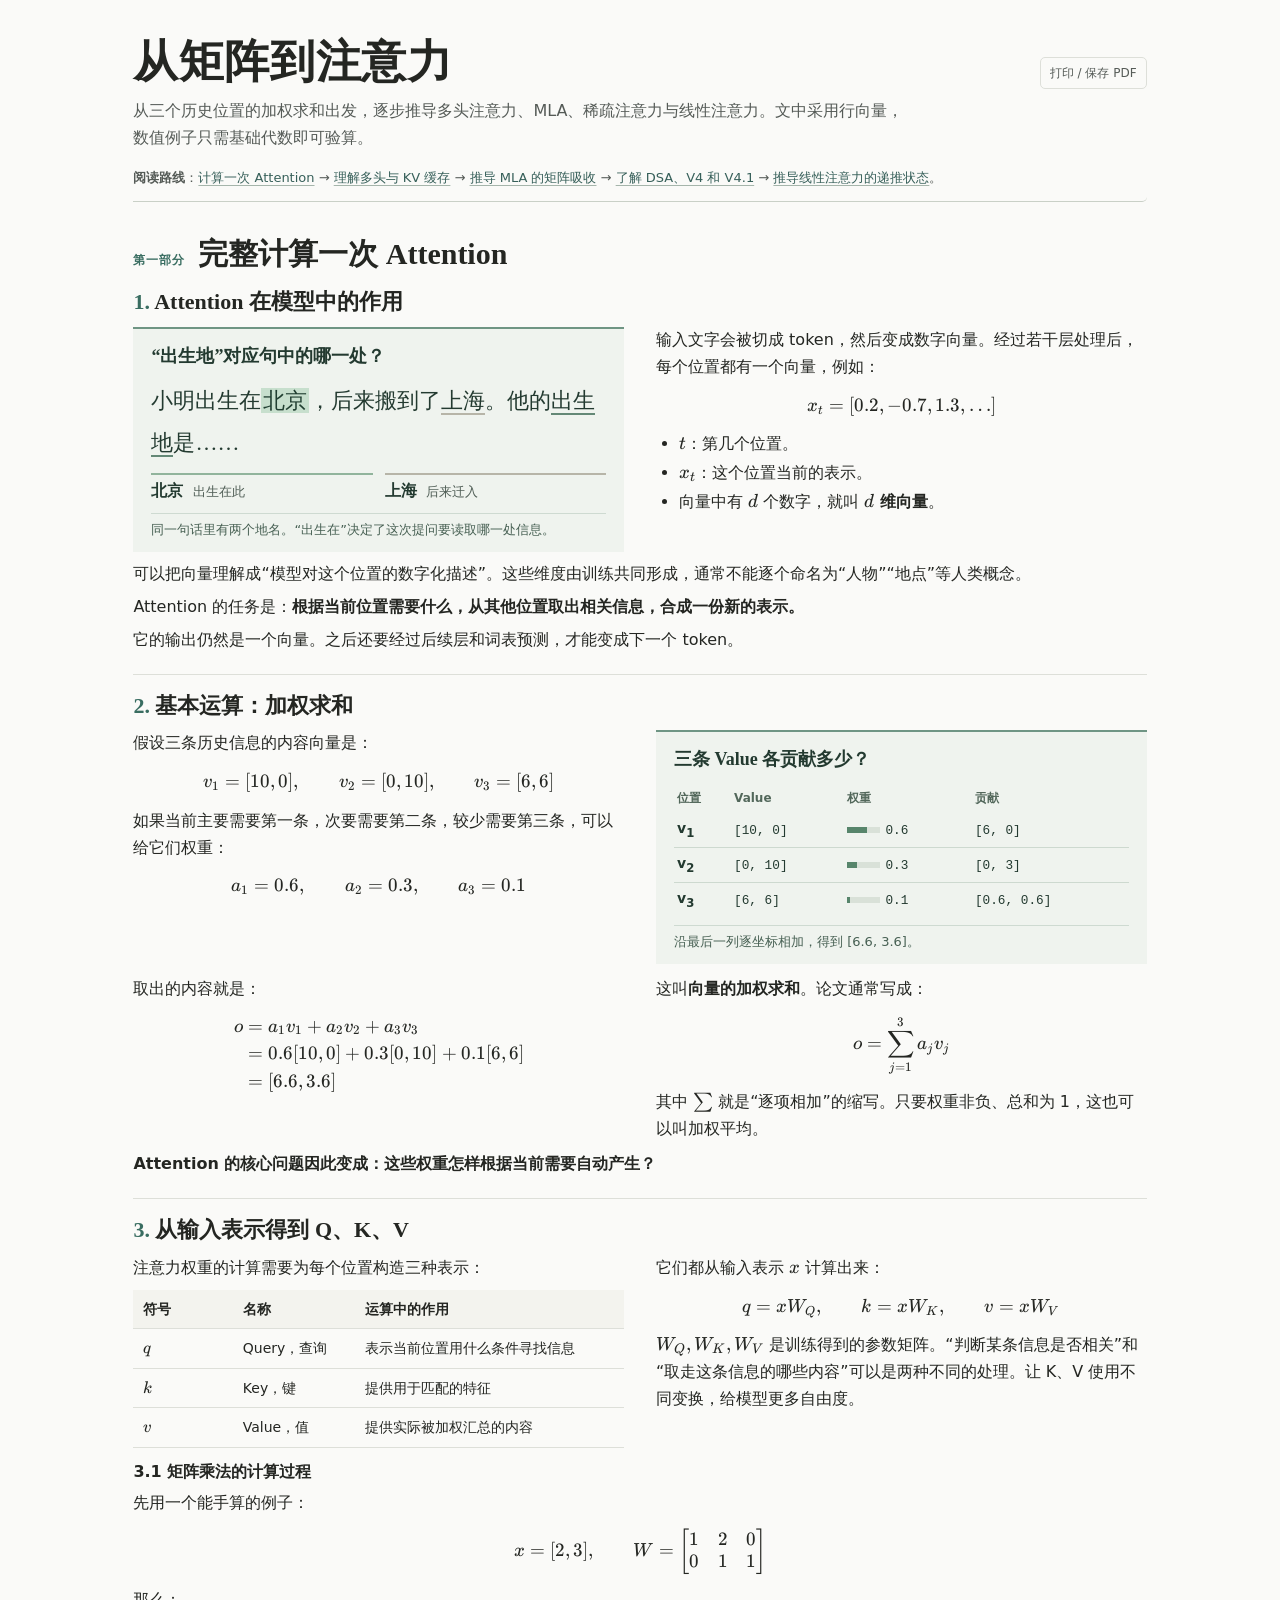
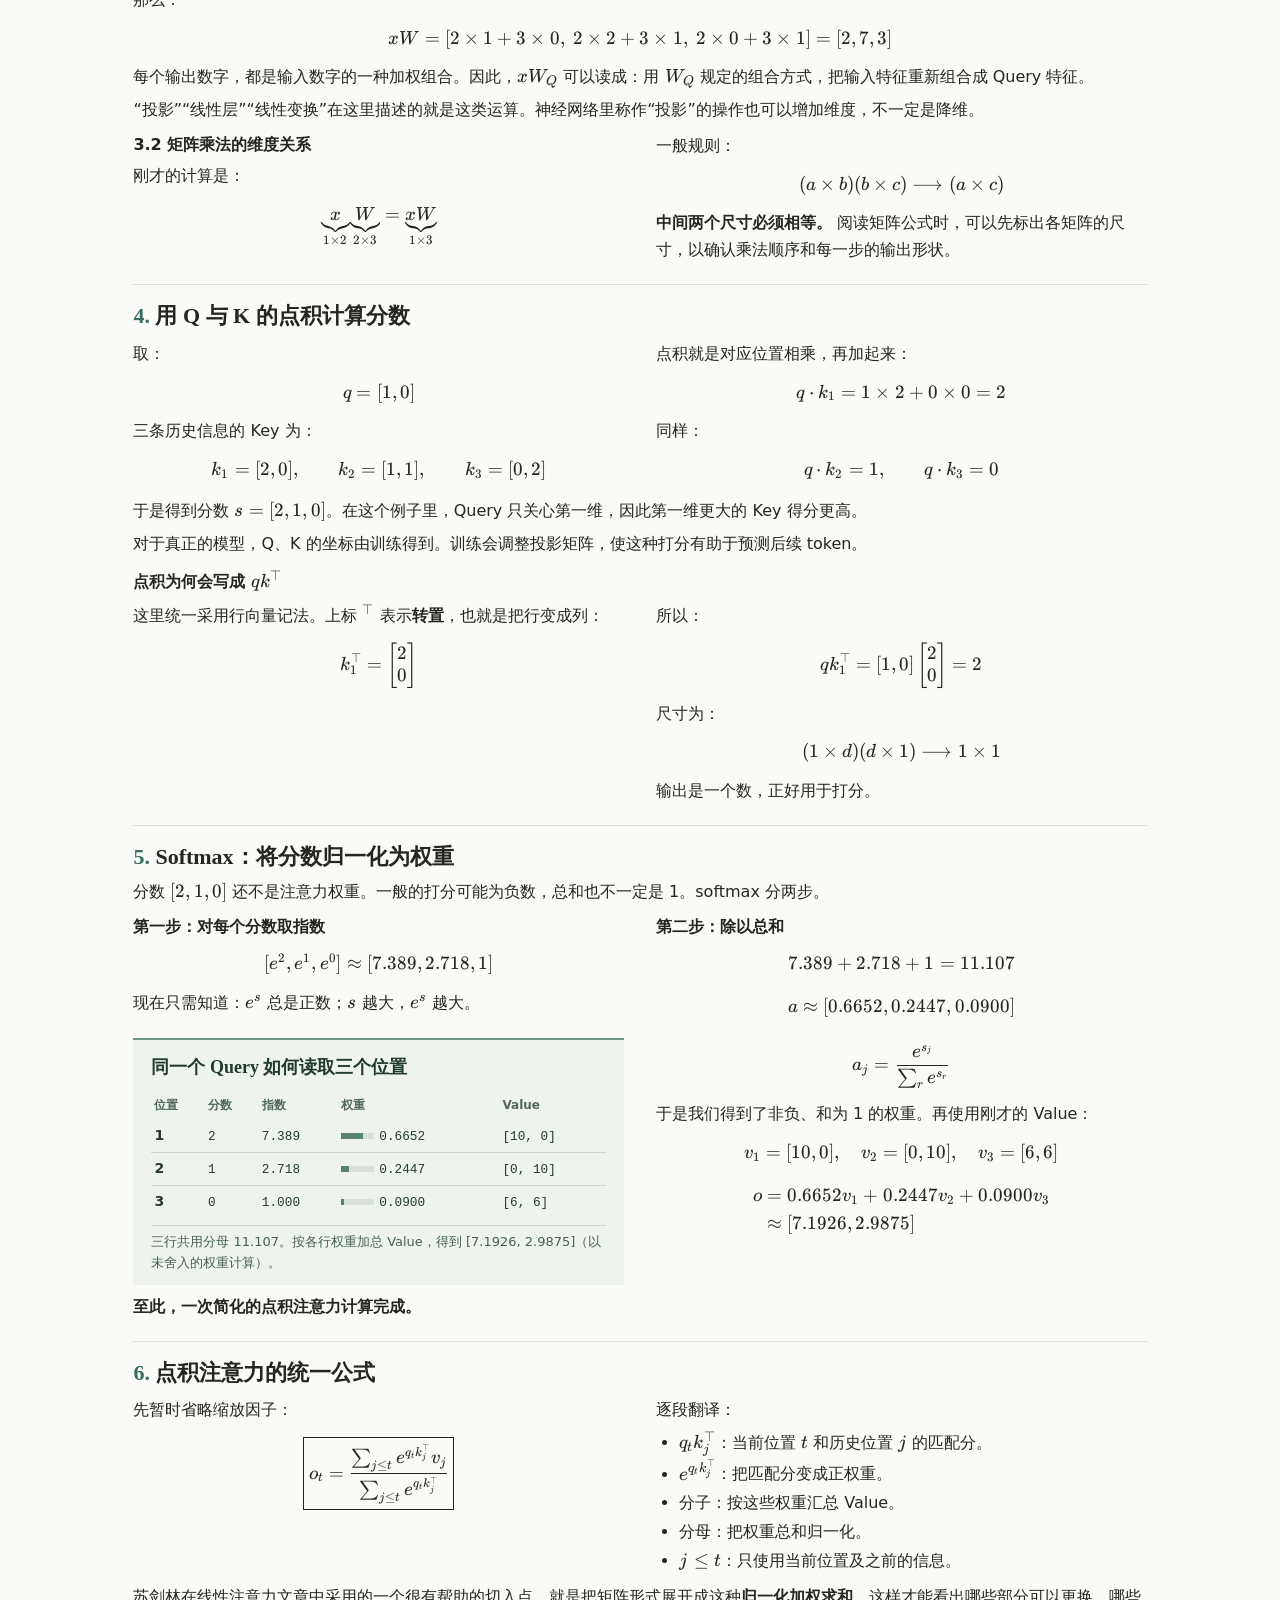
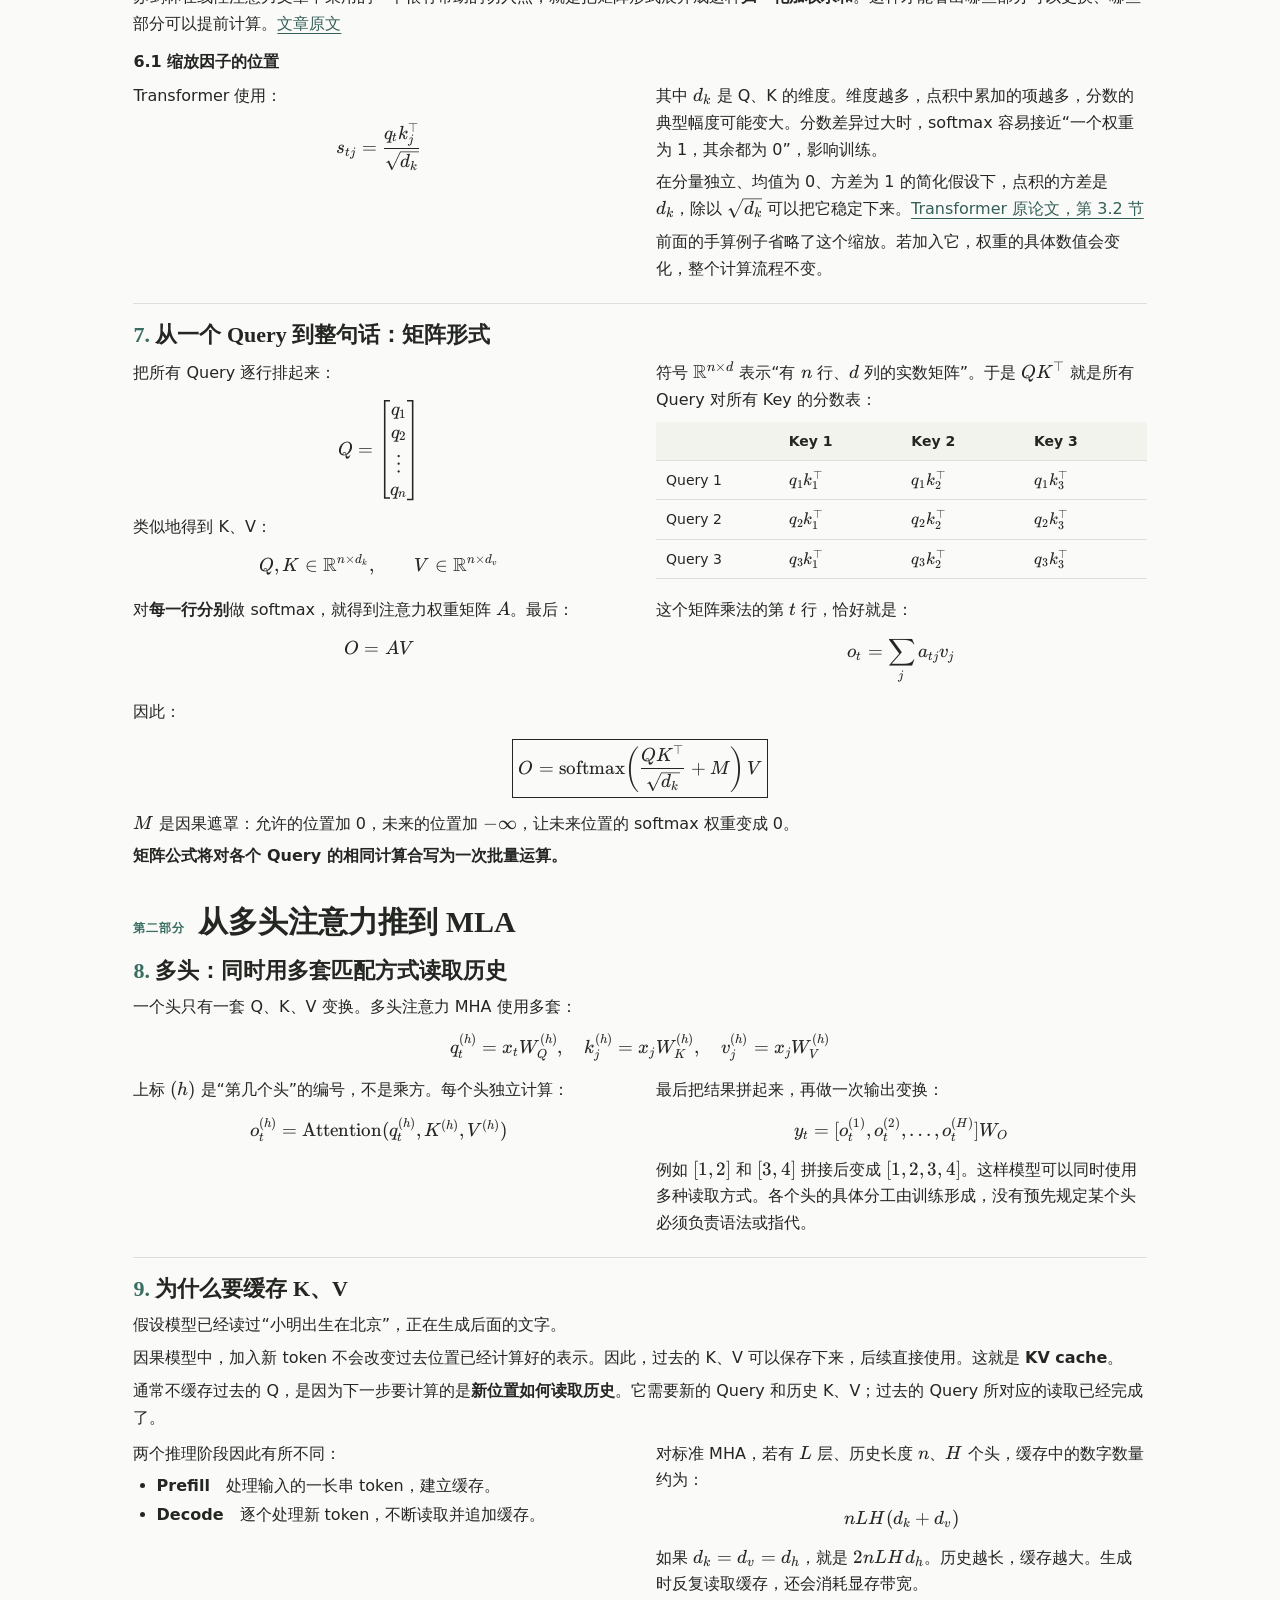
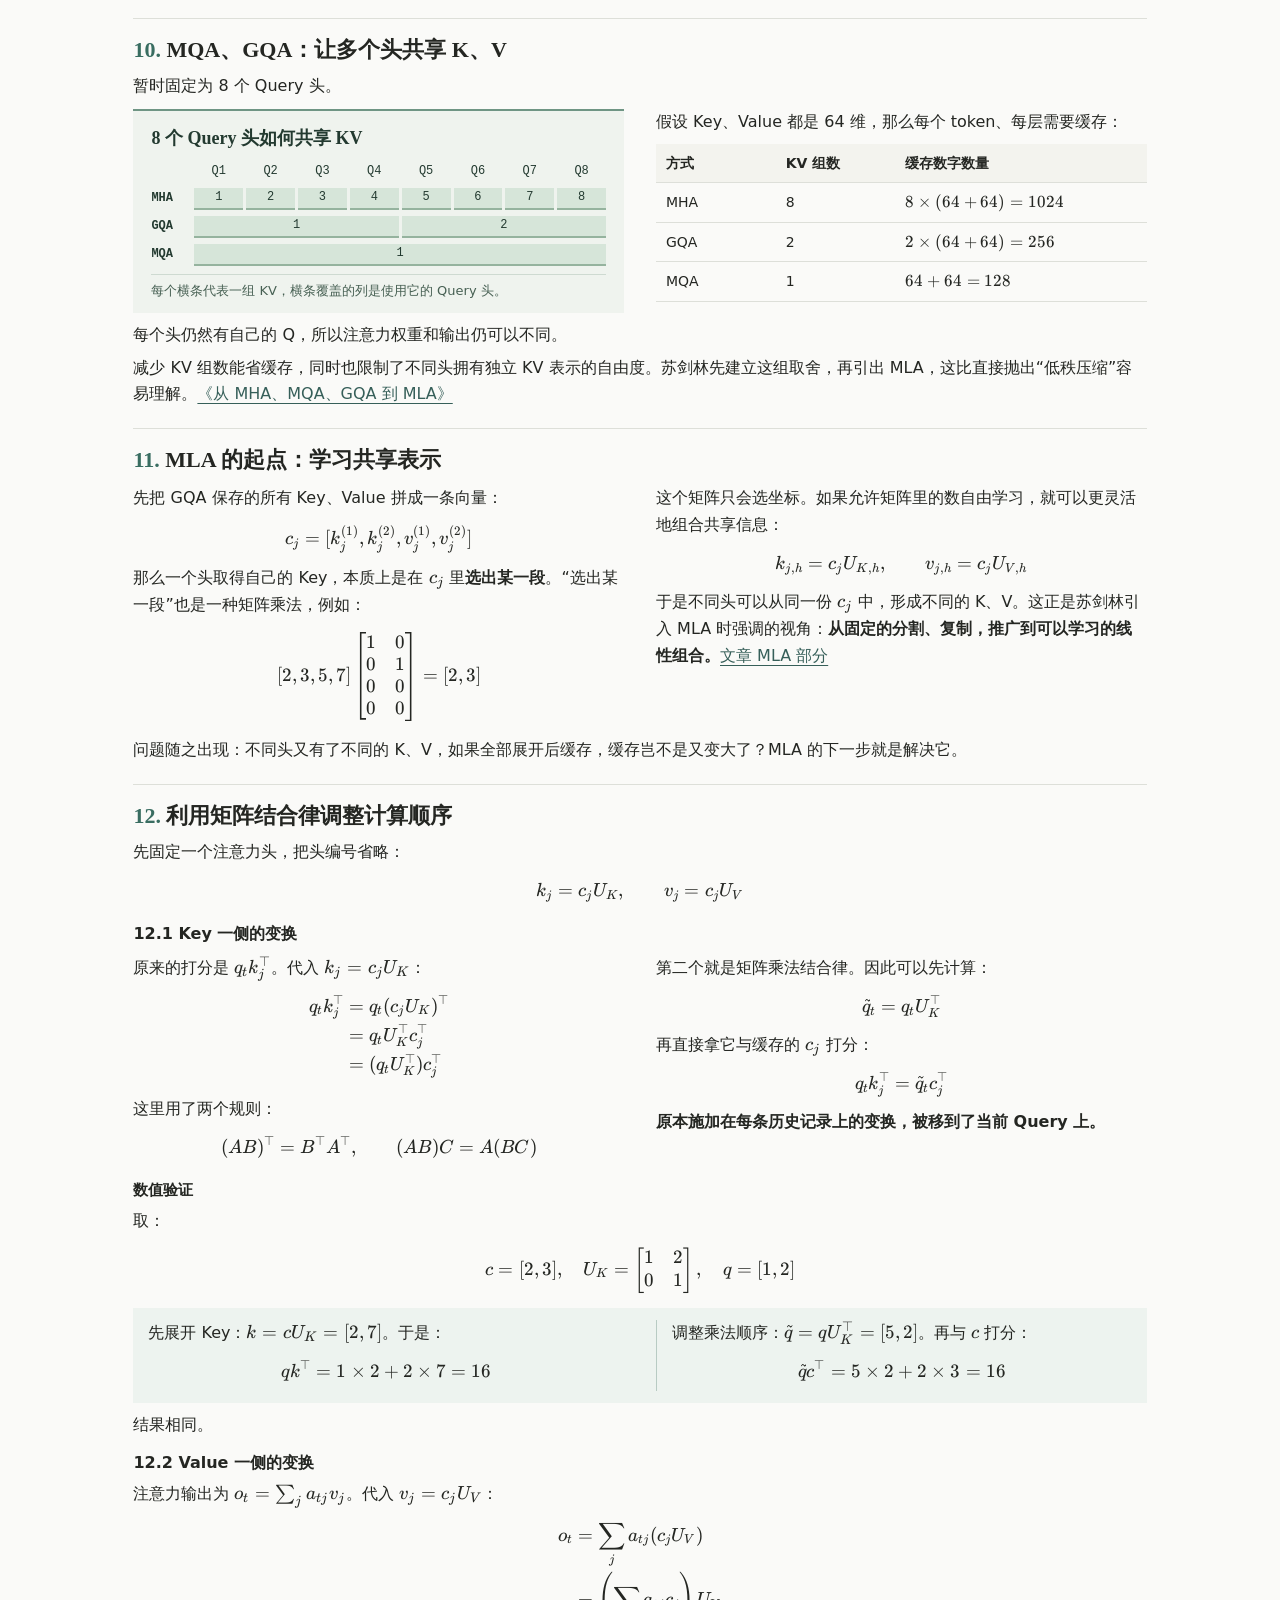
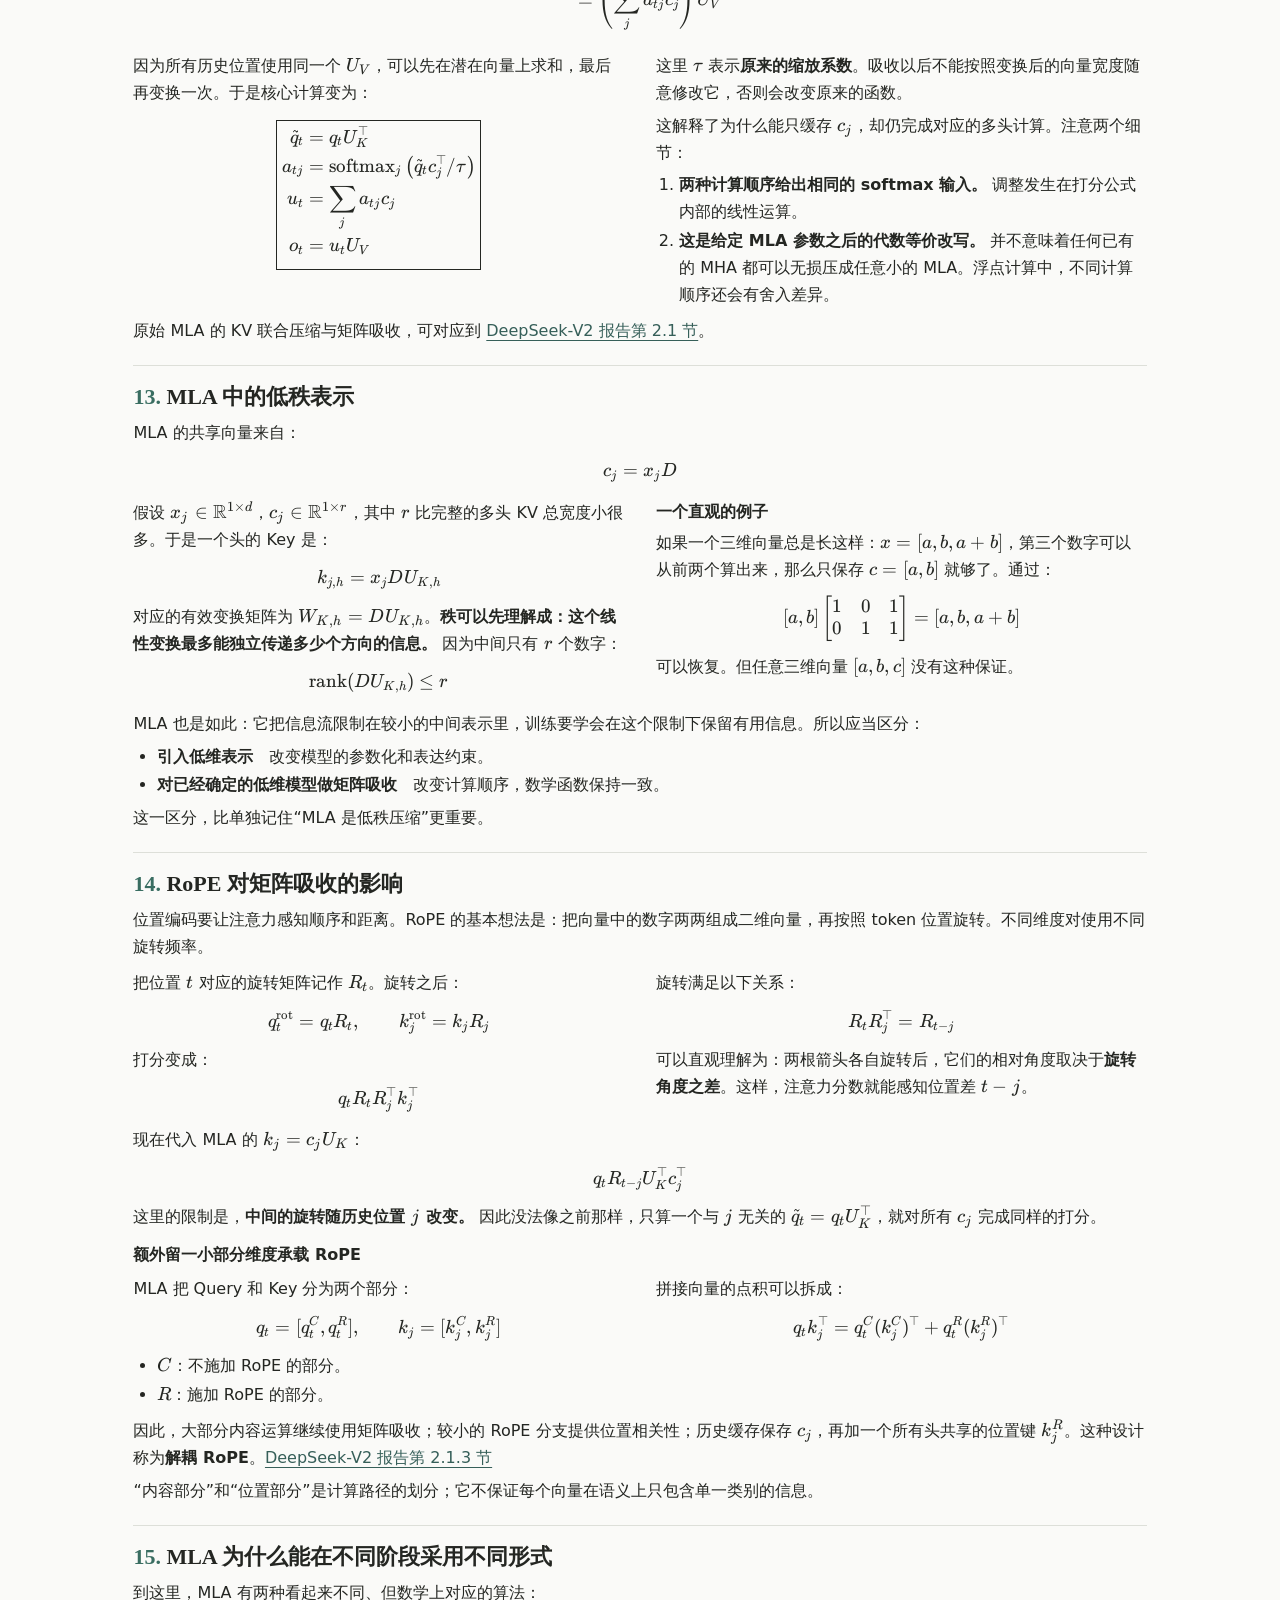
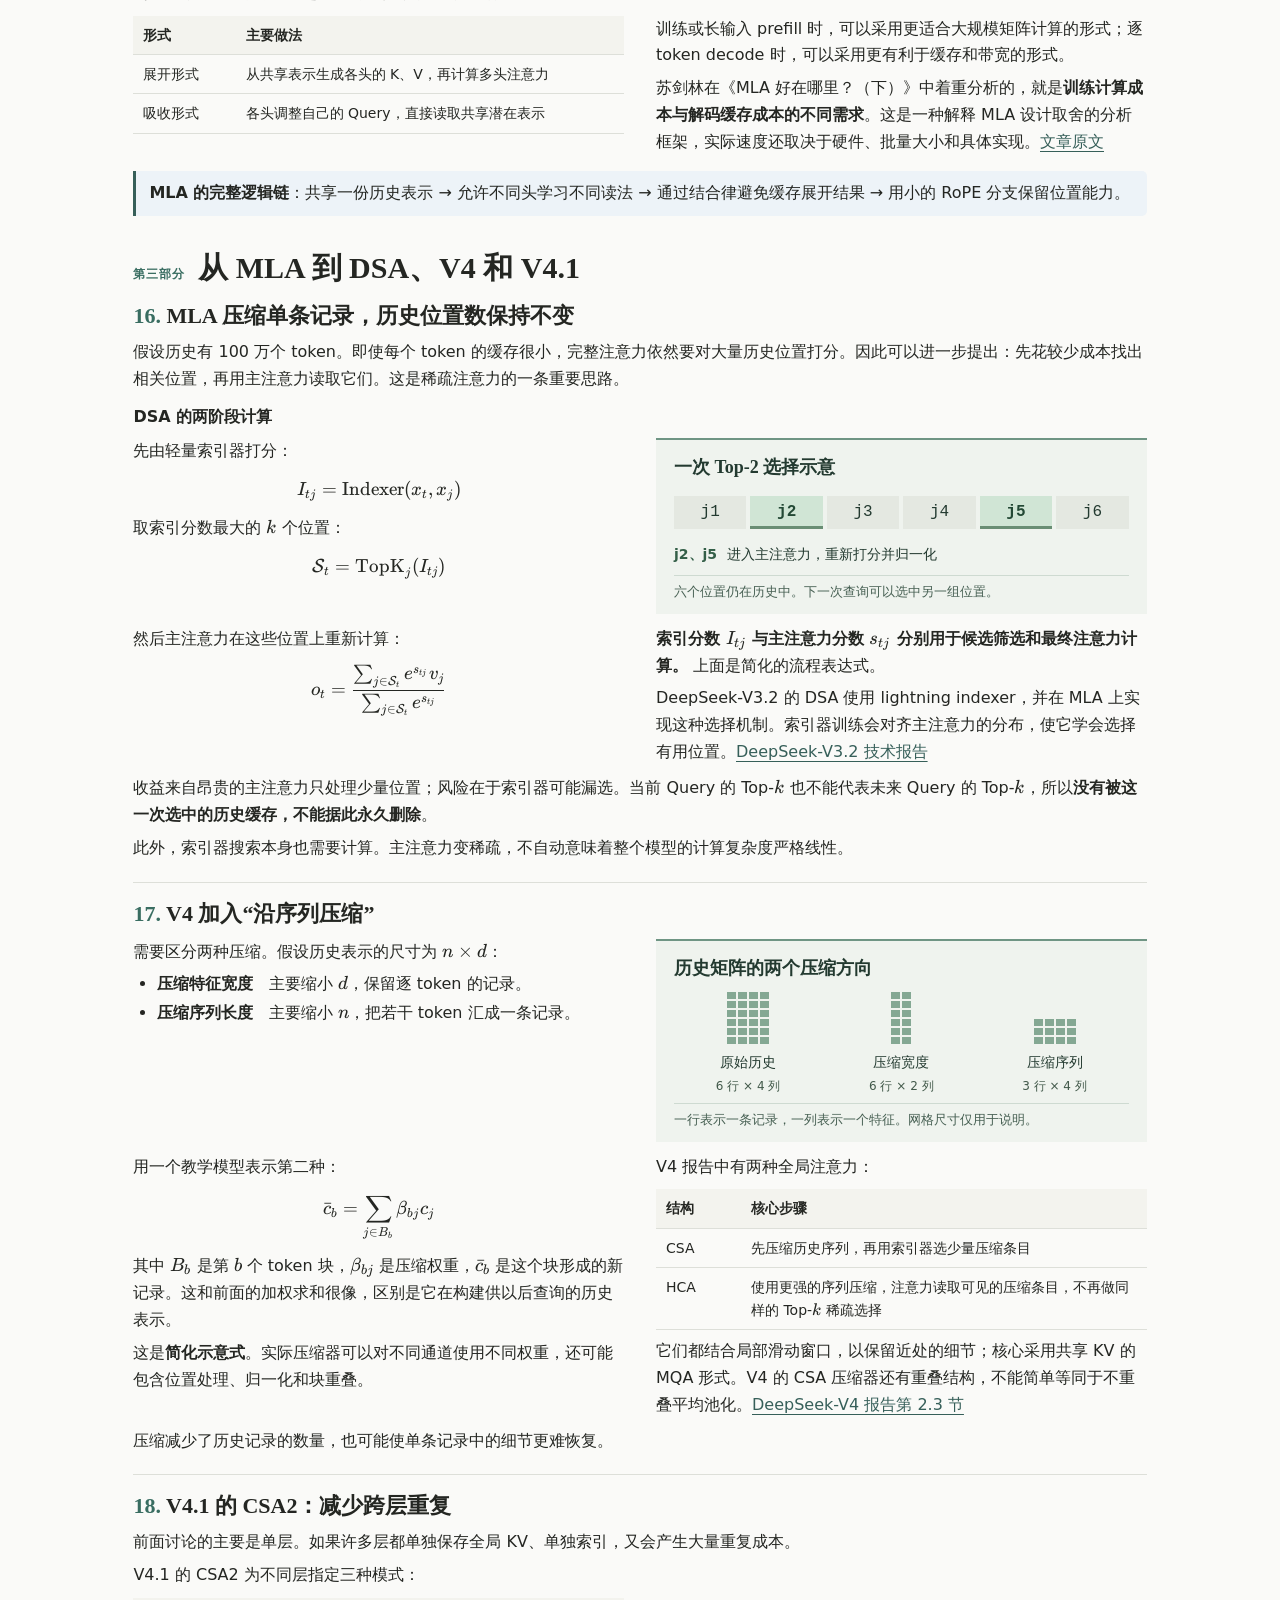
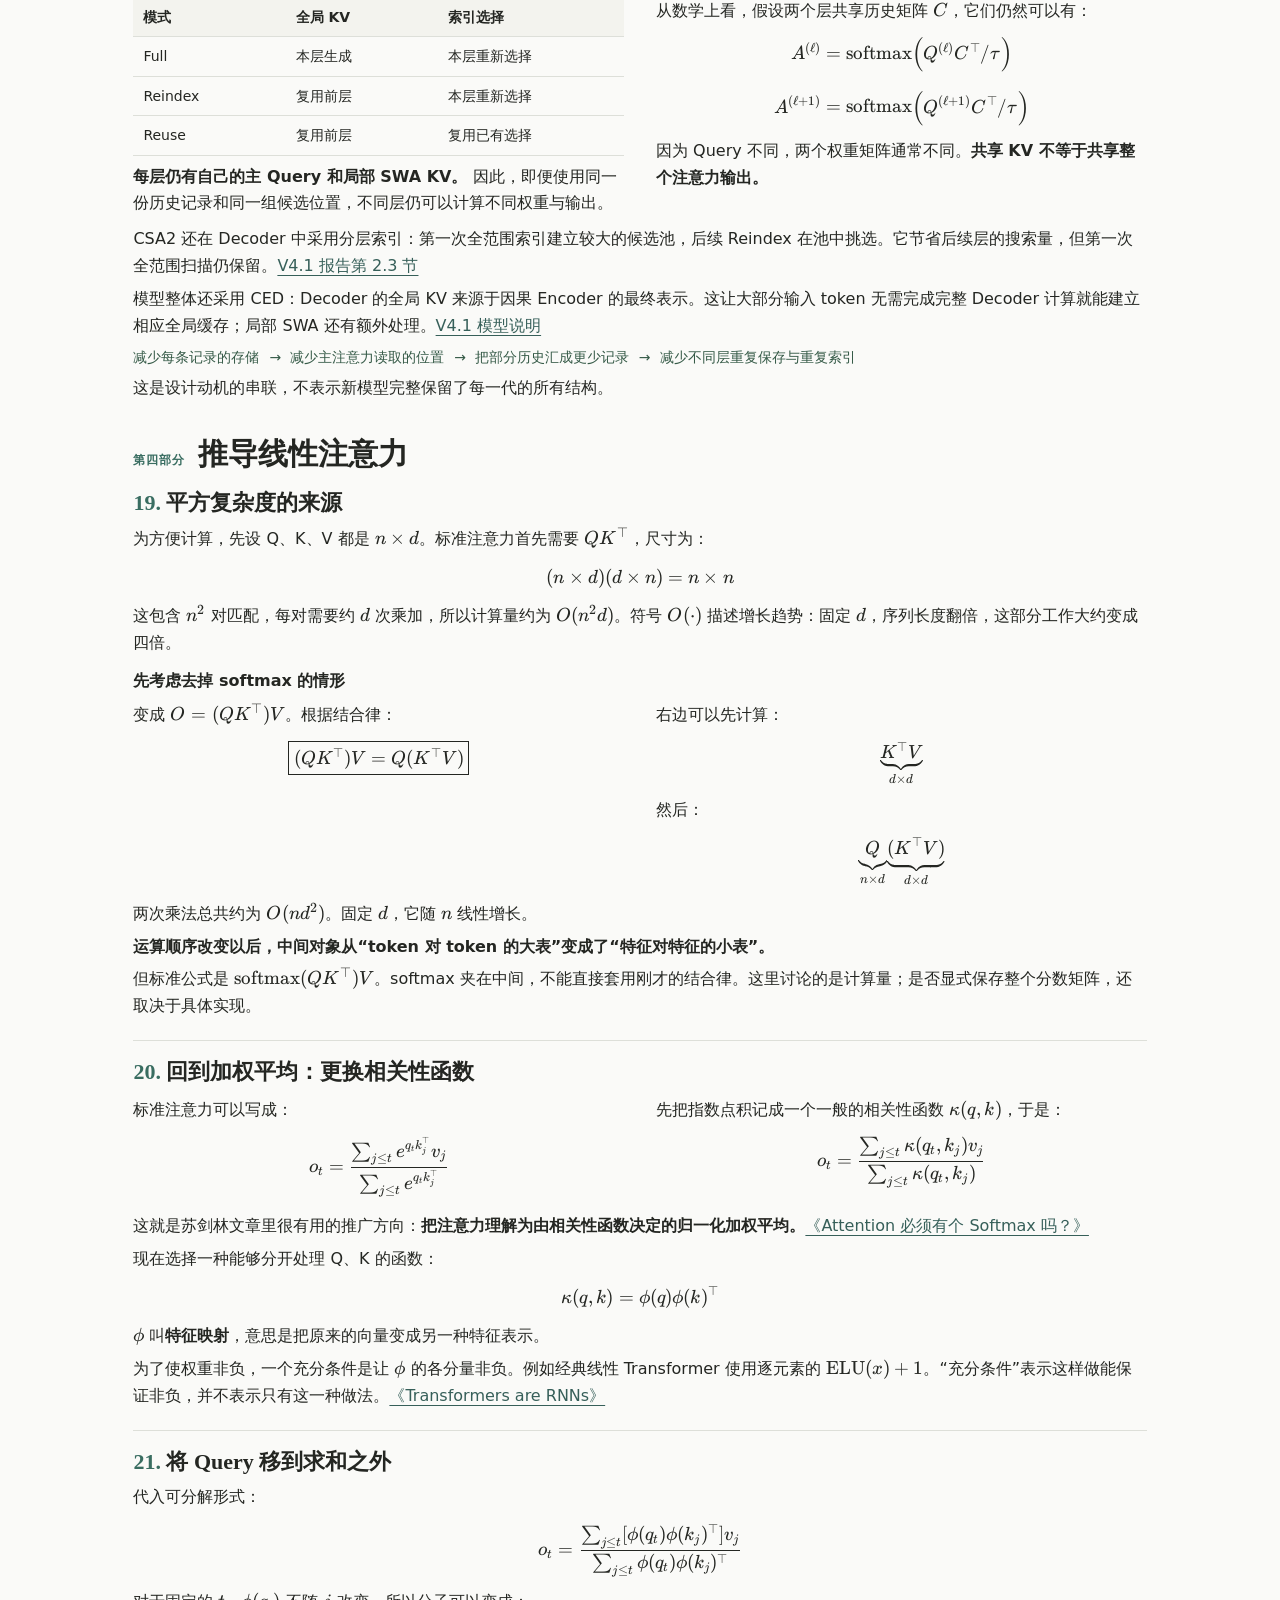
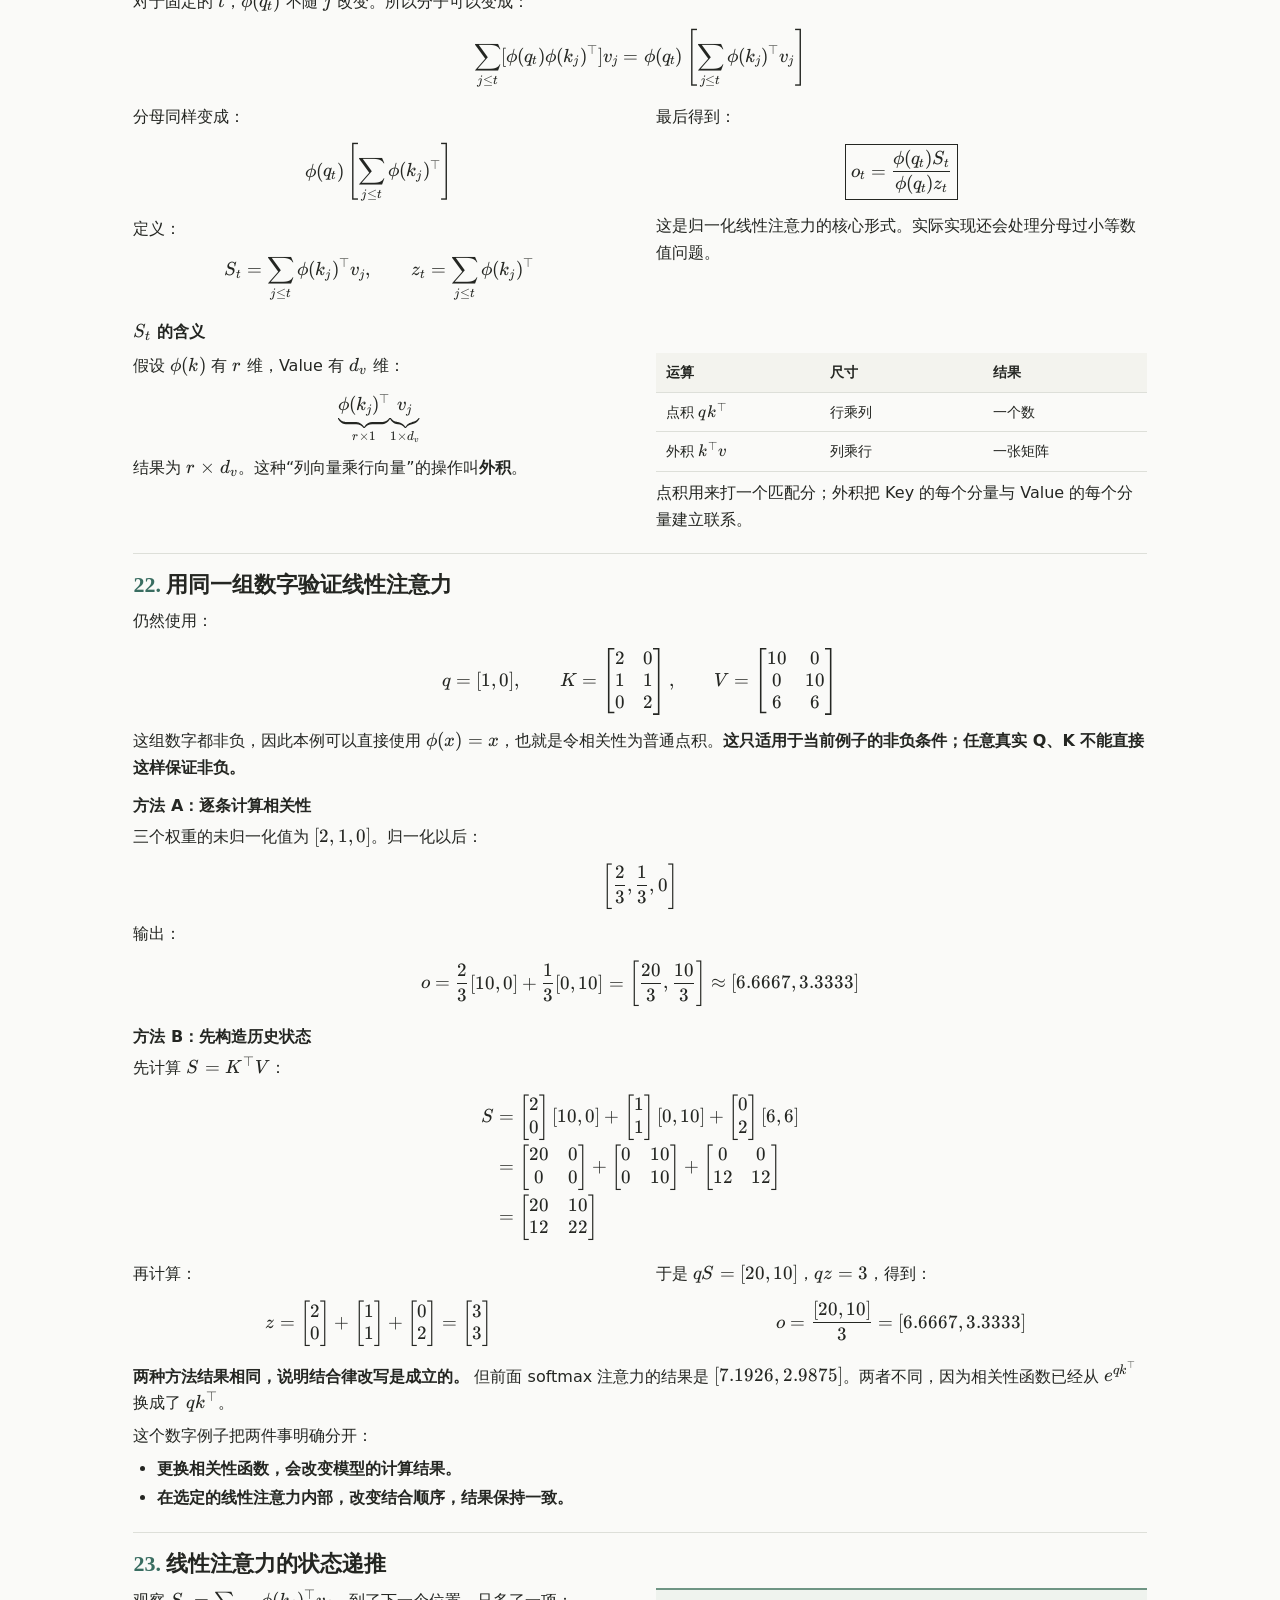
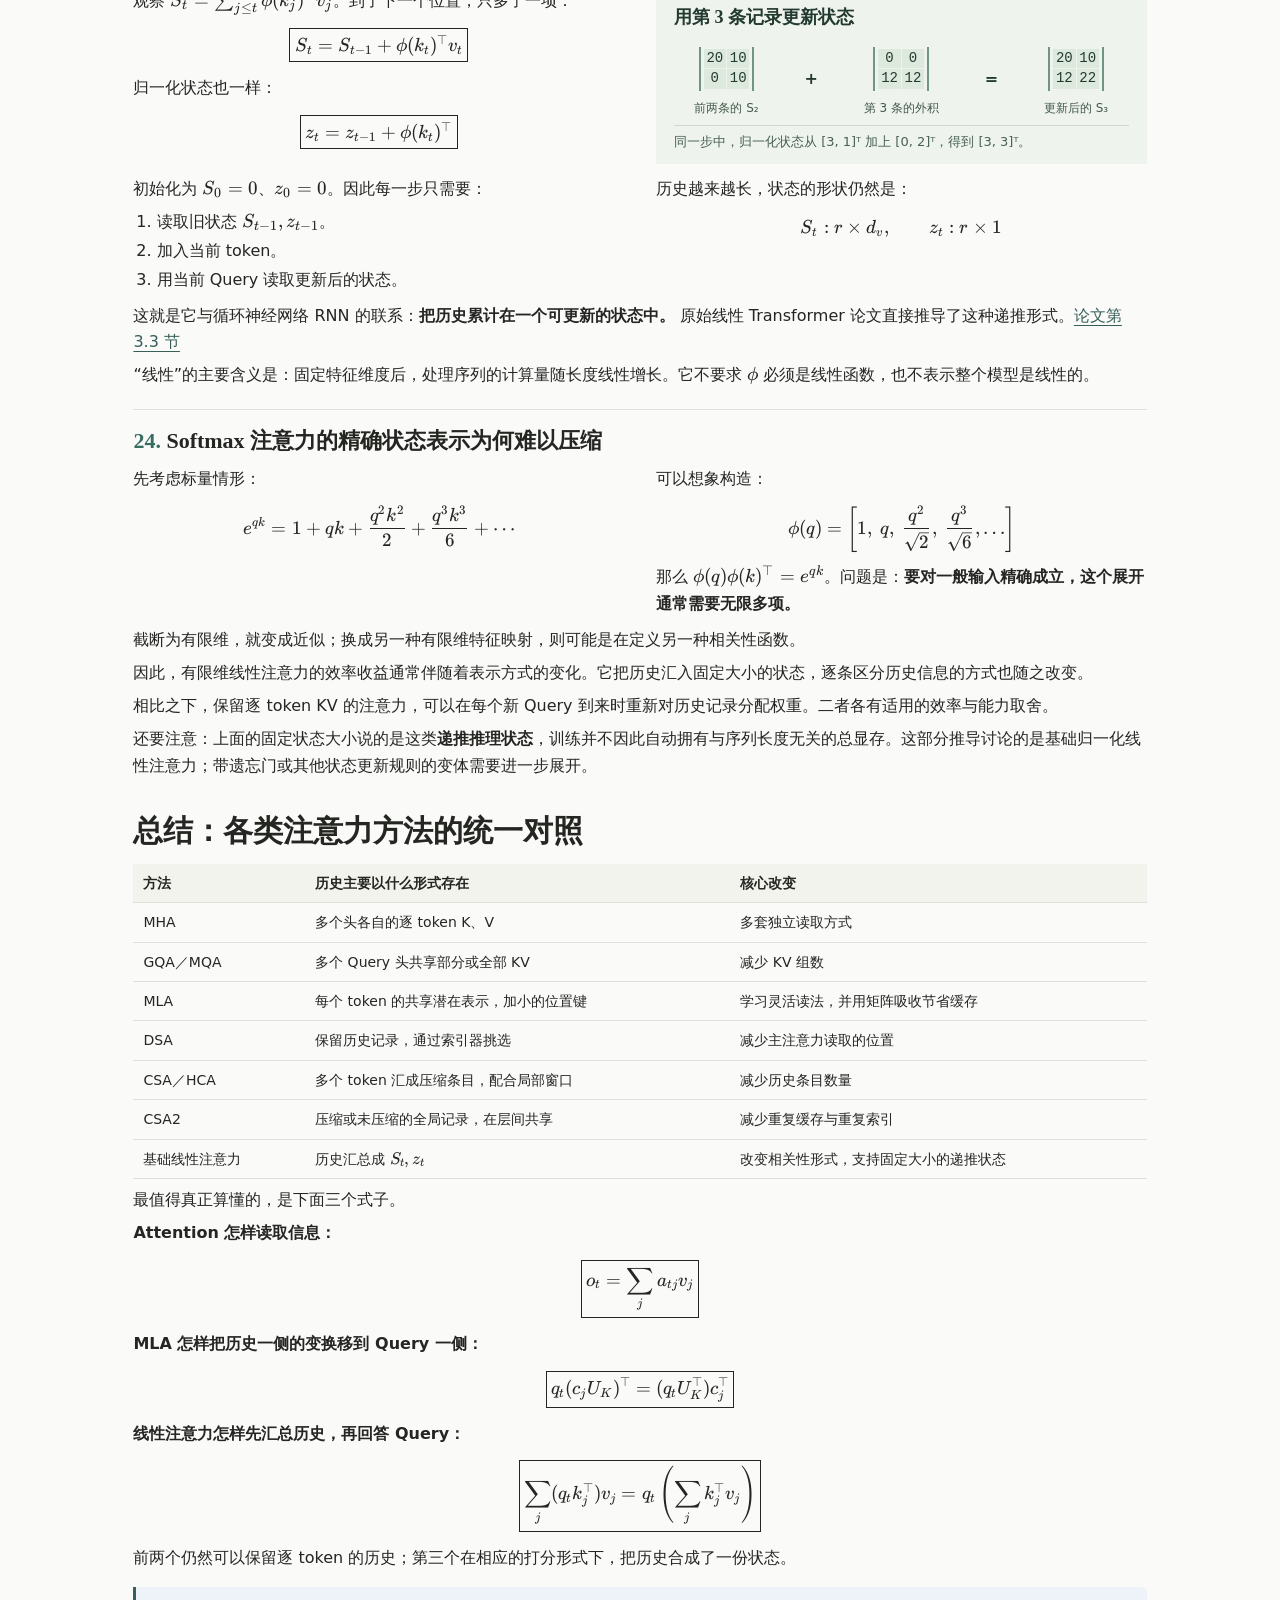
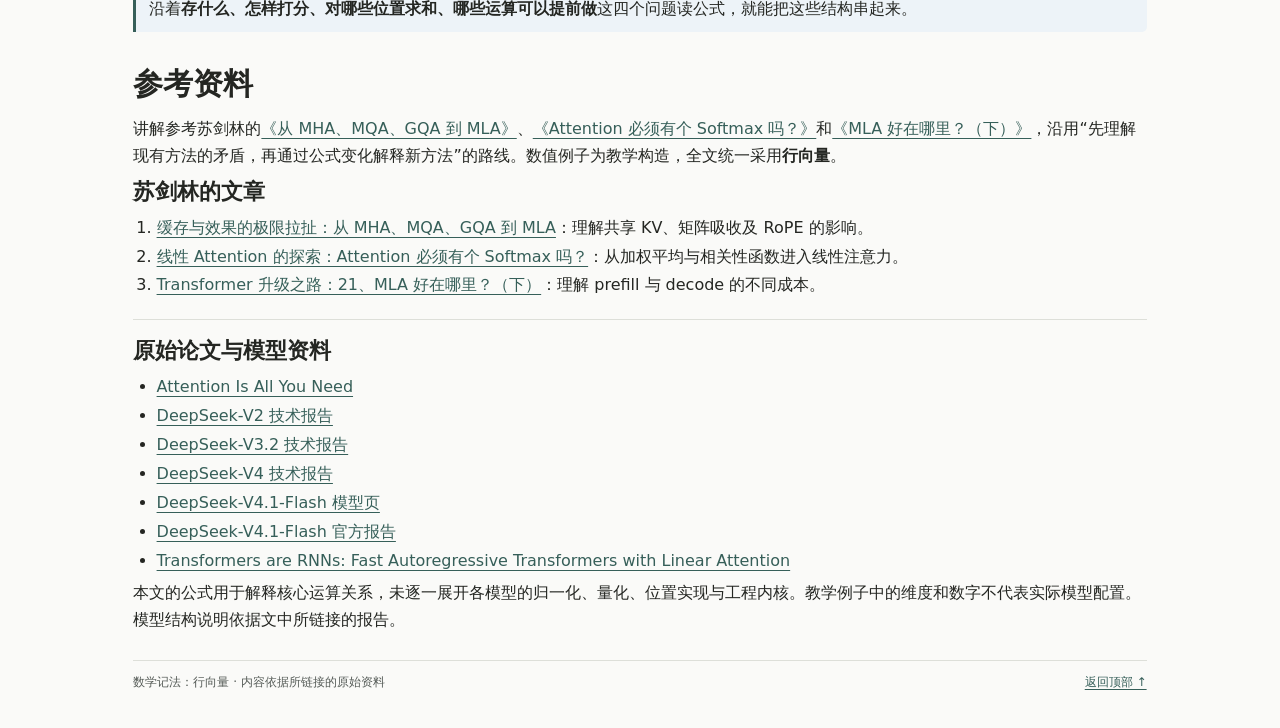
==== notes/attention-from-matrices/index.html @ 4ff8bef5 "Pair attention derivations with worked diagrams and compact comparisons" ====
<!doctype html>
<html lang="zh-CN">
<head>
<meta charset="utf-8">
<meta name="viewport" content="width=device-width, initial-scale=1">
<meta name="description" content="从向量、矩阵与加权求和出发，完整理解 Attention、MLA、DSA、DeepSeek V4/V4.1 与线性注意力。包含逐步数学推导、手算例子与原始资料链接。">
<meta name="color-scheme" content="light">
<title>从矩阵到注意力 · Attention / MLA / DeepSeek / Linear Attention</title>
<link rel="stylesheet" href="../../assets/reader.css">
<style>
* { box-sizing: border-box; }
html { scroll-padding-top: 16px; }

body.reader-note.attention-guide {
  --guide-rule: var(--reader-rule, #dddfd9);
  --guide-ink: var(--reader-ink, #242622);
  --guide-muted: var(--reader-muted, #555b57);
  --guide-link: var(--reader-blue, #295879);
  --guide-soft: var(--reader-blue-soft, #edf3f8);
  --guide-math: #f6f7f5;
  max-width: 980px;
  margin: 0 auto;
  padding: clamp(15px, 2.8vw, 36px) clamp(12px, 3.3vw, 34px) 33px;
  background: var(--reader-paper, #fafaf8);
  color: var(--guide-ink);
  font: 16px/1.76 Inter, "Noto Sans CJK SC", "PingFang SC", "Microsoft YaHei", system-ui, sans-serif;
  overflow-wrap: anywhere;
}
.attention-guide a { color: var(--guide-link); text-underline-offset: .22em; }
.attention-guide :is(a, button):focus-visible { outline: 2px solid var(--guide-link); outline-offset: 3px; }
.guide-hero { padding-bottom: 18px; border-bottom: 1px solid var(--guide-rule); }
.guide-hero-row { display: flex; align-items: baseline; justify-content: space-between; flex-wrap: wrap; gap: 7px 16px; }
.guide-hero h1 { margin: 0; font-size: clamp(28px, 5vw, 43px); line-height: 1.2; letter-spacing: -.042em; }
.guide-hero .subtitle { margin: 9px 0 0; color: var(--guide-muted); }
.print-button { padding: 5px 9px; color: var(--guide-muted); background: transparent; border: 1px solid var(--guide-rule); border-radius: 5px; font: inherit; font-size: 12px; cursor: pointer; }

.article > p, .derivation-step p, .guide-part p { margin: 11px 0; }
.article > p { max-width: 48em; }
.article ul, .article ol { margin: 10px 0; padding-inline-start: 1.45em; }
.article li + li { margin-top: 4px; }
.article li p { margin: 3px 0; }
.article blockquote { margin: 15px 0; padding: 9px 13px; border-inline-start: 3px solid var(--guide-link); background: var(--guide-soft); border-radius: 0 5px 5px 0; }
.article blockquote p { margin: 0; }
.guide-part { margin-top: 34px; }
.part-title { text-wrap: balance; margin: 0 0 12px; font-size: clamp(21px, 3.4vw, 29px); line-height: 1.35; letter-spacing: -.025em; }
.derivation-step + .derivation-step { margin-top: 10px; }
.derivation-step {
  padding: clamp(12px, 2.5vw, 22px);
  border: 1px solid var(--guide-rule);
  border-radius: 8px;
  background: #fff;
  min-width: 0;
}
.derivation-step > :last-child { margin-bottom: 0; }
.section-title { margin: 0 0 7px; font-size: clamp(17px, 2.6vw, 21px); line-height: 1.45; letter-spacing: -.013em; }
.sub-title { margin: 19px 0 6px; font-size: 16px; line-height: 1.5; }
.article h5.sub-title { font-size: 15px; }
.equation, .table-wrap, .article pre { max-width: 100%; overflow-x: auto; overscroll-behavior-x: contain; scrollbar-width: thin; }
.equation { margin: 12px 0; padding: 12px 10px; background: var(--guide-math); border-radius: 5px; overflow-y: hidden; }
.equation .katex-display { margin: 0; }
.equation .katex-display > .katex { width: max-content; min-width: 100%; white-space: nowrap; }
.inline-math { white-space: nowrap; }
.table-wrap { margin: 14px 0; }
.attention-guide table { border-collapse: collapse; width: 100%; font-size: 14px; line-height: 1.6; }
.attention-guide :is(th, td) { min-width: 85px; padding: 8px 10px; border-bottom: 1px solid var(--guide-rule); text-align: start; vertical-align: top; }
.attention-guide th { background: var(--guide-math); }
.article pre { margin: 12px 0; padding: 11px 13px; background: var(--guide-math); border-radius: 5px; font-size: 13px; }
.article code { font-family: ui-monospace, SFMono-Regular, Consolas, "PingFang SC", monospace; }
.guide-footer { display: flex; justify-content: space-between; flex-wrap: wrap; gap: 5px 12px; margin-top: 26px; padding-top: 11px; border-top: 1px solid var(--guide-rule); color: var(--guide-muted); font-size: 12px; }

@media (max-width: 540px) {
  body.reader-note.attention-guide { font-size: 15px; }
  .guide-part { margin-top: 26px; }
}
@media (pointer: coarse) {
  .print-button { min-height: 44px; }
}
@media print {
  body.reader-note.attention-guide { max-width: none; padding: 0; background: #fff; font-size: 11pt; line-height: 1.55; }
  .print-button, .guide-footer a { display: none; }
  .guide-hero h1 { font-size: 27pt; }
  .guide-part + .guide-part { break-before: page; margin-top: 0; }
  .derivation-step { padding: 0; border: 0; background: transparent; }
  .derivation-step + .derivation-step { margin-top: 15pt; }
  .attention-guide :is(h2, h3, h4, h5) { break-after: avoid; }
  .attention-guide p { widows: 3; orphans: 3; }
  .equation, .table-wrap { overflow: visible; }
  .equation, .article pre, .article blockquote, .attention-guide tr { break-inside: avoid; }
  .attention-guide thead { display: table-header-group; }
  @page { size: A4; margin: 17mm; }
}
</style>
<style>@font-face{font-family:KaTeX_AMS;font-style:normal;font-weight:400;font-display:swap;src:url([data-uri]) format("woff2")}@font-face{font-family:KaTeX_Caligraphic;font-style:normal;font-weight:700;font-display:swap;src:url([data-uri]) format("woff2")}@font-face{font-family:KaTeX_Caligraphic;font-style:normal;font-weight:400;font-display:swap;src:url([data-uri]) format("woff2")}@font-face{font-family:KaTeX_Fraktur;font-style:normal;font-weight:700;font-display:swap;src:url([data-uri]) format("woff2")}@font-face{font-family:KaTeX_Fraktur;font-style:normal;font-weight:400;font-display:swap;src:url([data-uri]) format("woff2")}@font-face{font-family:KaTeX_Main;font-style:normal;font-weight:700;font-display:swap;src:url([data-uri]) format("woff2")}@font-face{font-family:KaTeX_Main;font-style:italic;font-weight:700;font-display:swap;src:url([data-uri]) format("woff2")}@font-face{font-family:KaTeX_Main;font-style:italic;font-weight:400;font-display:swap;src:url([data-uri]) format("woff2")}@font-face{font-family:KaTeX_Main;font-style:normal;font-weight:400;font-display:swap;src:url([data-uri]) format("woff2")}@font-face{font-family:KaTeX_Math;font-style:italic;font-weight:700;font-display:swap;src:url([data-uri]) format("woff2")}@font-face{font-family:KaTeX_Math;font-style:italic;font-weight:400;font-display:swap;src:url([data-uri]) format("woff2")}@font-face{font-family:"KaTeX_SansSerif";font-style:normal;font-weight:700;font-display:swap;src:url([data-uri]) format("woff2")}@font-face{font-family:"KaTeX_SansSerif";font-style:italic;font-weight:400;font-display:swap;src:url([data-uri]) format("woff2")}@font-face{font-family:"KaTeX_SansSerif";font-style:normal;font-weight:400;font-display:swap;src:url([data-uri]) format("woff2")}@font-face{font-family:KaTeX_Script;font-style:normal;font-weight:400;font-display:swap;src:url([data-uri]) format("woff2")}@font-face{font-family:KaTeX_Size1;font-style:normal;font-weight:400;font-display:swap;src:url([data-uri]) format("woff2")}@font-face{font-family:KaTeX_Size2;font-style:normal;font-weight:400;font-display:swap;src:url([data-uri]) format("woff2")}@font-face{font-family:KaTeX_Size3;font-style:normal;font-weight:400;font-display:swap;src:url([data-uri]) format("woff2")}@font-face{font-family:KaTeX_Size4;font-style:normal;font-weight:400;font-display:swap;src:url([data-uri]) format("woff2")}@font-face{font-family:KaTeX_Typewriter;font-style:normal;font-weight:400;font-display:swap;src:url([data-uri]) format("woff2")}.katex{font:normal 1.21em KaTeX_Main,Times New Roman,serif;line-height:1.2;text-indent:0;text-rendering:auto}.katex *{-ms-high-contrast-adjust:none!important;border-color:currentColor}.katex .katex-version:after{content:"0.16.21"}.katex .katex-mathml{clip:rect(1px,1px,1px,1px);border:0;height:1px;overflow:hidden;padding:0;position:absolute;width:1px}.katex .katex-html>.newline{display:block}.katex .base{position:relative;white-space:nowrap;width:-webkit-min-content;width:-moz-min-content;width:min-content}.katex .base,.katex .strut{display:inline-block}.katex .textbf{font-weight:700}.katex .textit{font-style:italic}.katex .textrm{font-family:KaTeX_Main}.katex .textsf{font-family:KaTeX_SansSerif}.katex .texttt{font-family:KaTeX_Typewriter}.katex .mathnormal{font-family:KaTeX_Math;font-style:italic}.katex .mathit{font-family:KaTeX_Main;font-style:italic}.katex .mathrm{font-style:normal}.katex .mathbf{font-family:KaTeX_Main;font-weight:700}.katex .boldsymbol{font-family:KaTeX_Math;font-style:italic;font-weight:700}.katex .amsrm,.katex .mathbb,.katex .textbb{font-family:KaTeX_AMS}.katex .mathcal{font-family:KaTeX_Caligraphic}.katex .mathfrak,.katex .textfrak{font-family:KaTeX_Fraktur}.katex .mathboldfrak,.katex .textboldfrak{font-family:KaTeX_Fraktur;font-weight:700}.katex .mathtt{font-family:KaTeX_Typewriter}.katex .mathscr,.katex .textscr{font-family:KaTeX_Script}.katex .mathsf,.katex .textsf{font-family:KaTeX_SansSerif}.katex .mathboldsf,.katex .textboldsf{font-family:KaTeX_SansSerif;font-weight:700}.katex .mathitsf,.katex .mathsfit,.katex .textitsf{font-family:KaTeX_SansSerif;font-style:italic}.katex .mainrm{font-family:KaTeX_Main;font-style:normal}.katex .vlist-t{border-collapse:collapse;display:inline-table;table-layout:fixed}.katex .vlist-r{display:table-row}.katex .vlist{display:table-cell;position:relative;vertical-align:bottom}.katex .vlist>span{display:block;height:0;position:relative}.katex .vlist>span>span{display:inline-block}.katex .vlist>span>.pstrut{overflow:hidden;width:0}.katex .vlist-t2{margin-right:-2px}.katex .vlist-s{display:table-cell;font-size:1px;min-width:2px;vertical-align:bottom;width:2px}.katex .vbox{align-items:baseline;display:inline-flex;flex-direction:column}.katex .hbox{width:100%}.katex .hbox,.katex .thinbox{display:inline-flex;flex-direction:row}.katex .thinbox{max-width:0;width:0}.katex .msupsub{text-align:left}.katex .mfrac>span>span{text-align:center}.katex .mfrac .frac-line{border-bottom-style:solid;display:inline-block;width:100%}.katex .hdashline,.katex .hline,.katex .mfrac .frac-line,.katex .overline .overline-line,.katex .rule,.katex .underline .underline-line{min-height:1px}.katex .mspace{display:inline-block}.katex .clap,.katex .llap,.katex .rlap{position:relative;width:0}.katex .clap>.inner,.katex .llap>.inner,.katex .rlap>.inner{position:absolute}.katex .clap>.fix,.katex .llap>.fix,.katex .rlap>.fix{display:inline-block}.katex .llap>.inner{right:0}.katex .clap>.inner,.katex .rlap>.inner{left:0}.katex .clap>.inner>span{margin-left:-50%;margin-right:50%}.katex .rule{border:0 solid;display:inline-block;position:relative}.katex .hline,.katex .overline .overline-line,.katex .underline .underline-line{border-bottom-style:solid;display:inline-block;width:100%}.katex .hdashline{border-bottom-style:dashed;display:inline-block;width:100%}.katex .sqrt>.root{margin-left:.2777777778em;margin-right:-.5555555556em}.katex .fontsize-ensurer.reset-size1.size1,.katex .sizing.reset-size1.size1{font-size:1em}.katex .fontsize-ensurer.reset-size1.size2,.katex .sizing.reset-size1.size2{font-size:1.2em}.katex .fontsize-ensurer.reset-size1.size3,.katex .sizing.reset-size1.size3{font-size:1.4em}.katex .fontsize-ensurer.reset-size1.size4,.katex .sizing.reset-size1.size4{font-size:1.6em}.katex .fontsize-ensurer.reset-size1.size5,.katex .sizing.reset-size1.size5{font-size:1.8em}.katex .fontsize-ensurer.reset-size1.size6,.katex .sizing.reset-size1.size6{font-size:2em}.katex .fontsize-ensurer.reset-size1.size7,.katex .sizing.reset-size1.size7{font-size:2.4em}.katex .fontsize-ensurer.reset-size1.size8,.katex .sizing.reset-size1.size8{font-size:2.88em}.katex .fontsize-ensurer.reset-size1.size9,.katex .sizing.reset-size1.size9{font-size:3.456em}.katex .fontsize-ensurer.reset-size1.size10,.katex .sizing.reset-size1.size10{font-size:4.148em}.katex .fontsize-ensurer.reset-size1.size11,.katex .sizing.reset-size1.size11{font-size:4.976em}.katex .fontsize-ensurer.reset-size2.size1,.katex .sizing.reset-size2.size1{font-size:.8333333333em}.katex .fontsize-ensurer.reset-size2.size2,.katex .sizing.reset-size2.size2{font-size:1em}.katex .fontsize-ensurer.reset-size2.size3,.katex .sizing.reset-size2.size3{font-size:1.1666666667em}.katex .fontsize-ensurer.reset-size2.size4,.katex .sizing.reset-size2.size4{font-size:1.3333333333em}.katex .fontsize-ensurer.reset-size2.size5,.katex .sizing.reset-size2.size5{font-size:1.5em}.katex .fontsize-ensurer.reset-size2.size6,.katex .sizing.reset-size2.size6{font-size:1.6666666667em}.katex .fontsize-ensurer.reset-size2.size7,.katex .sizing.reset-size2.size7{font-size:2em}.katex .fontsize-ensurer.reset-size2.size8,.katex .sizing.reset-size2.size8{font-size:2.4em}.katex .fontsize-ensurer.reset-size2.size9,.katex .sizing.reset-size2.size9{font-size:2.88em}.katex .fontsize-ensurer.reset-size2.size10,.katex .sizing.reset-size2.size10{font-size:3.4566666667em}.katex .fontsize-ensurer.reset-size2.size11,.katex .sizing.reset-size2.size11{font-size:4.1466666667em}.katex .fontsize-ensurer.reset-size3.size1,.katex .sizing.reset-size3.size1{font-size:.7142857143em}.katex .fontsize-ensurer.reset-size3.size2,.katex .sizing.reset-size3.size2{font-size:.8571428571em}.katex .fontsize-ensurer.reset-size3.size3,.katex .sizing.reset-size3.size3{font-size:1em}.katex .fontsize-ensurer.reset-size3.size4,.katex .sizing.reset-size3.size4{font-size:1.1428571429em}.katex .fontsize-ensurer.reset-size3.size5,.katex .sizing.reset-size3.size5{font-size:1.2857142857em}.katex .fontsize-ensurer.reset-size3.size6,.katex .sizing.reset-size3.size6{font-size:1.4285714286em}.katex .fontsize-ensurer.reset-size3.size7,.katex .sizing.reset-size3.size7{font-size:1.7142857143em}.katex .fontsize-ensurer.reset-size3.size8,.katex .sizing.reset-size3.size8{font-size:2.0571428571em}.katex .fontsize-ensurer.reset-size3.size9,.katex .sizing.reset-size3.size9{font-size:2.4685714286em}.katex .fontsize-ensurer.reset-size3.size10,.katex .sizing.reset-size3.size10{font-size:2.9628571429em}.katex .fontsize-ensurer.reset-size3.size11,.katex .sizing.reset-size3.size11{font-size:3.5542857143em}.katex .fontsize-ensurer.reset-size4.size1,.katex .sizing.reset-size4.size1{font-size:.625em}.katex .fontsize-ensurer.reset-size4.size2,.katex .sizing.reset-size4.size2{font-size:.75em}.katex .fontsize-ensurer.reset-size4.size3,.katex .sizing.reset-size4.size3{font-size:.875em}.katex .fontsize-ensurer.reset-size4.size4,.katex .sizing.reset-size4.size4{font-size:1em}.katex .fontsize-ensurer.reset-size4.size5,.katex .sizing.reset-size4.size5{font-size:1.125em}.katex .fontsize-ensurer.reset-size4.size6,.katex .sizing.reset-size4.size6{font-size:1.25em}.katex .fontsize-ensurer.reset-size4.size7,.katex .sizing.reset-size4.size7{font-size:1.5em}.katex .fontsize-ensurer.reset-size4.size8,.katex .sizing.reset-size4.size8{font-size:1.8em}.katex .fontsize-ensurer.reset-size4.size9,.katex .sizing.reset-size4.size9{font-size:2.16em}.katex .fontsize-ensurer.reset-size4.size10,.katex .sizing.reset-size4.size10{font-size:2.5925em}.katex .fontsize-ensurer.reset-size4.size11,.katex .sizing.reset-size4.size11{font-size:3.11em}.katex .fontsize-ensurer.reset-size5.size1,.katex .sizing.reset-size5.size1{font-size:.5555555556em}.katex .fontsize-ensurer.reset-size5.size2,.katex .sizing.reset-size5.size2{font-size:.6666666667em}.katex .fontsize-ensurer.reset-size5.size3,.katex .sizing.reset-size5.size3{font-size:.7777777778em}.katex .fontsize-ensurer.reset-size5.size4,.katex .sizing.reset-size5.size4{font-size:.8888888889em}.katex .fontsize-ensurer.reset-size5.size5,.katex .sizing.reset-size5.size5{font-size:1em}.katex .fontsize-ensurer.reset-size5.size6,.katex .sizing.reset-size5.size6{font-size:1.1111111111em}.katex .fontsize-ensurer.reset-size5.size7,.katex .sizing.reset-size5.size7{font-size:1.3333333333em}.katex .fontsize-ensurer.reset-size5.size8,.katex .sizing.reset-size5.size8{font-size:1.6em}.katex .fontsize-ensurer.reset-size5.size9,.katex .sizing.reset-size5.size9{font-size:1.92em}.katex .fontsize-ensurer.reset-size5.size10,.katex .sizing.reset-size5.size10{font-size:2.3044444444em}.katex .fontsize-ensurer.reset-size5.size11,.katex .sizing.reset-size5.size11{font-size:2.7644444444em}.katex .fontsize-ensurer.reset-size6.size1,.katex .sizing.reset-size6.size1{font-size:.5em}.katex .fontsize-ensurer.reset-size6.size2,.katex .sizing.reset-size6.size2{font-size:.6em}.katex .fontsize-ensurer.reset-size6.size3,.katex .sizing.reset-size6.size3{font-size:.7em}.katex .fontsize-ensurer.reset-size6.size4,.katex .sizing.reset-size6.size4{font-size:.8em}.katex .fontsize-ensurer.reset-size6.size5,.katex .sizing.reset-size6.size5{font-size:.9em}.katex .fontsize-ensurer.reset-size6.size6,.katex .sizing.reset-size6.size6{font-size:1em}.katex .fontsize-ensurer.reset-size6.size7,.katex .sizing.reset-size6.size7{font-size:1.2em}.katex .fontsize-ensurer.reset-size6.size8,.katex .sizing.reset-size6.size8{font-size:1.44em}.katex .fontsize-ensurer.reset-size6.size9,.katex .sizing.reset-size6.size9{font-size:1.728em}.katex .fontsize-ensurer.reset-size6.size10,.katex .sizing.reset-size6.size10{font-size:2.074em}.katex .fontsize-ensurer.reset-size6.size11,.katex .sizing.reset-size6.size11{font-size:2.488em}.katex .fontsize-ensurer.reset-size7.size1,.katex .sizing.reset-size7.size1{font-size:.4166666667em}.katex .fontsize-ensurer.reset-size7.size2,.katex .sizing.reset-size7.size2{font-size:.5em}.katex .fontsize-ensurer.reset-size7.size3,.katex .sizing.reset-size7.size3{font-size:.5833333333em}.katex .fontsize-ensurer.reset-size7.size4,.katex .sizing.reset-size7.size4{font-size:.6666666667em}.katex .fontsize-ensurer.reset-size7.size5,.katex .sizing.reset-size7.size5{font-size:.75em}.katex .fontsize-ensurer.reset-size7.size6,.katex .sizing.reset-size7.size6{font-size:.8333333333em}.katex .fontsize-ensurer.reset-size7.size7,.katex .sizing.reset-size7.size7{font-size:1em}.katex .fontsize-ensurer.reset-size7.size8,.katex .sizing.reset-size7.size8{font-size:1.2em}.katex .fontsize-ensurer.reset-size7.size9,.katex .sizing.reset-size7.size9{font-size:1.44em}.katex .fontsize-ensurer.reset-size7.size10,.katex .sizing.reset-size7.size10{font-size:1.7283333333em}.katex .fontsize-ensurer.reset-size7.size11,.katex .sizing.reset-size7.size11{font-size:2.0733333333em}.katex .fontsize-ensurer.reset-size8.size1,.katex .sizing.reset-size8.size1{font-size:.3472222222em}.katex .fontsize-ensurer.reset-size8.size2,.katex .sizing.reset-size8.size2{font-size:.4166666667em}.katex .fontsize-ensurer.reset-size8.size3,.katex .sizing.reset-size8.size3{font-size:.4861111111em}.katex .fontsize-ensurer.reset-size8.size4,.katex .sizing.reset-size8.size4{font-size:.5555555556em}.katex .fontsize-ensurer.reset-size8.size5,.katex .sizing.reset-size8.size5{font-size:.625em}.katex .fontsize-ensurer.reset-size8.size6,.katex .sizing.reset-size8.size6{font-size:.6944444444em}.katex .fontsize-ensurer.reset-size8.size7,.katex .sizing.reset-size8.size7{font-size:.8333333333em}.katex .fontsize-ensurer.reset-size8.size8,.katex .sizing.reset-size8.size8{font-size:1em}.katex .fontsize-ensurer.reset-size8.size9,.katex .sizing.reset-size8.size9{font-size:1.2em}.katex .fontsize-ensurer.reset-size8.size10,.katex .sizing.reset-size8.size10{font-size:1.4402777778em}.katex .fontsize-ensurer.reset-size8.size11,.katex .sizing.reset-size8.size11{font-size:1.7277777778em}.katex .fontsize-ensurer.reset-size9.size1,.katex .sizing.reset-size9.size1{font-size:.2893518519em}.katex .fontsize-ensurer.reset-size9.size2,.katex .sizing.reset-size9.size2{font-size:.3472222222em}.katex .fontsize-ensurer.reset-size9.size3,.katex .sizing.reset-size9.size3{font-size:.4050925926em}.katex .fontsize-ensurer.reset-size9.size4,.katex .sizing.reset-size9.size4{font-size:.462962963em}.katex .fontsize-ensurer.reset-size9.size5,.katex .sizing.reset-size9.size5{font-size:.5208333333em}.katex .fontsize-ensurer.reset-size9.size6,.katex .sizing.reset-size9.size6{font-size:.5787037037em}.katex .fontsize-ensurer.reset-size9.size7,.katex .sizing.reset-size9.size7{font-size:.6944444444em}.katex .fontsize-ensurer.reset-size9.size8,.katex .sizing.reset-size9.size8{font-size:.8333333333em}.katex .fontsize-ensurer.reset-size9.size9,.katex .sizing.reset-size9.size9{font-size:1em}.katex .fontsize-ensurer.reset-size9.size10,.katex .sizing.reset-size9.size10{font-size:1.2002314815em}.katex .fontsize-ensurer.reset-size9.size11,.katex .sizing.reset-size9.size11{font-size:1.4398148148em}.katex .fontsize-ensurer.reset-size10.size1,.katex .sizing.reset-size10.size1{font-size:.2410800386em}.katex .fontsize-ensurer.reset-size10.size2,.katex .sizing.reset-size10.size2{font-size:.2892960463em}.katex .fontsize-ensurer.reset-size10.size3,.katex .sizing.reset-size10.size3{font-size:.337512054em}.katex .fontsize-ensurer.reset-size10.size4,.katex .sizing.reset-size10.size4{font-size:.3857280617em}.katex .fontsize-ensurer.reset-size10.size5,.katex .sizing.reset-size10.size5{font-size:.4339440694em}.katex .fontsize-ensurer.reset-size10.size6,.katex .sizing.reset-size10.size6{font-size:.4821600771em}.katex .fontsize-ensurer.reset-size10.size7,.katex .sizing.reset-size10.size7{font-size:.5785920926em}.katex .fontsize-ensurer.reset-size10.size8,.katex .sizing.reset-size10.size8{font-size:.6943105111em}.katex .fontsize-ensurer.reset-size10.size9,.katex .sizing.reset-size10.size9{font-size:.8331726133em}.katex .fontsize-ensurer.reset-size10.size10,.katex .sizing.reset-size10.size10{font-size:1em}.katex .fontsize-ensurer.reset-size10.size11,.katex .sizing.reset-size10.size11{font-size:1.1996142719em}.katex .fontsize-ensurer.reset-size11.size1,.katex .sizing.reset-size11.size1{font-size:.2009646302em}.katex .fontsize-ensurer.reset-size11.size2,.katex .sizing.reset-size11.size2{font-size:.2411575563em}.katex .fontsize-ensurer.reset-size11.size3,.katex .sizing.reset-size11.size3{font-size:.2813504823em}.katex .fontsize-ensurer.reset-size11.size4,.katex .sizing.reset-size11.size4{font-size:.3215434084em}.katex .fontsize-ensurer.reset-size11.size5,.katex .sizing.reset-size11.size5{font-size:.3617363344em}.katex .fontsize-ensurer.reset-size11.size6,.katex .sizing.reset-size11.size6{font-size:.4019292605em}.katex .fontsize-ensurer.reset-size11.size7,.katex .sizing.reset-size11.size7{font-size:.4823151125em}.katex .fontsize-ensurer.reset-size11.size8,.katex .sizing.reset-size11.size8{font-size:.578778135em}.katex .fontsize-ensurer.reset-size11.size9,.katex .sizing.reset-size11.size9{font-size:.6945337621em}.katex .fontsize-ensurer.reset-size11.size10,.katex .sizing.reset-size11.size10{font-size:.8336012862em}.katex .fontsize-ensurer.reset-size11.size11,.katex .sizing.reset-size11.size11{font-size:1em}.katex .delimsizing.size1{font-family:KaTeX_Size1}.katex .delimsizing.size2{font-family:KaTeX_Size2}.katex .delimsizing.size3{font-family:KaTeX_Size3}.katex .delimsizing.size4{font-family:KaTeX_Size4}.katex .delimsizing.mult .delim-size1>span{font-family:KaTeX_Size1}.katex .delimsizing.mult .delim-size4>span{font-family:KaTeX_Size4}.katex .nulldelimiter{display:inline-block;width:.12em}.katex .delimcenter,.katex .op-symbol{position:relative}.katex .op-symbol.small-op{font-family:KaTeX_Size1}.katex .op-symbol.large-op{font-family:KaTeX_Size2}.katex .accent>.vlist-t,.katex .op-limits>.vlist-t{text-align:center}.katex .accent .accent-body{position:relative}.katex .accent .accent-body:not(.accent-full){width:0}.katex .overlay{display:block}.katex .mtable .vertical-separator{display:inline-block;min-width:1px}.katex .mtable .arraycolsep{display:inline-block}.katex .mtable .col-align-c>.vlist-t{text-align:center}.katex .mtable .col-align-l>.vlist-t{text-align:left}.katex .mtable .col-align-r>.vlist-t{text-align:right}.katex .svg-align{text-align:left}.katex svg{fill:currentColor;stroke:currentColor;fill-rule:nonzero;fill-opacity:1;stroke-width:1;stroke-linecap:butt;stroke-linejoin:miter;stroke-miterlimit:4;stroke-dasharray:none;stroke-dashoffset:0;stroke-opacity:1;display:block;height:inherit;position:absolute;width:100%}.katex svg path{stroke:none}.katex img{border-style:none;max-height:none;max-width:none;min-height:0;min-width:0}.katex .stretchy{display:block;overflow:hidden;position:relative;width:100%}.katex .stretchy:after,.katex .stretchy:before{content:""}.katex .hide-tail{overflow:hidden;position:relative;width:100%}.katex .halfarrow-left{left:0;overflow:hidden;position:absolute;width:50.2%}.katex .halfarrow-right{overflow:hidden;position:absolute;right:0;width:50.2%}.katex .brace-left{left:0;overflow:hidden;position:absolute;width:25.1%}.katex .brace-center{left:25%;overflow:hidden;position:absolute;width:50%}.katex .brace-right{overflow:hidden;position:absolute;right:0;width:25.1%}.katex .x-arrow-pad{padding:0 .5em}.katex .cd-arrow-pad{padding:0 .55556em 0 .27778em}.katex .mover,.katex .munder,.katex .x-arrow{text-align:center}.katex .boxpad{padding:0 .3em}.katex .fbox,.katex .fcolorbox{border:.04em solid;box-sizing:border-box}.katex .cancel-pad{padding:0 .2em}.katex .cancel-lap{margin-left:-.2em;margin-right:-.2em}.katex .sout{border-bottom-style:solid;border-bottom-width:.08em}.katex .angl{border-right:.049em solid;border-top:.049em solid;box-sizing:border-box;margin-right:.03889em}.katex .anglpad{padding:0 .03889em}.katex .eqn-num:before{content:"(" counter(katexEqnNo) ")";counter-increment:katexEqnNo}.katex .mml-eqn-num:before{content:"(" counter(mmlEqnNo) ")";counter-increment:mmlEqnNo}.katex .mtr-glue{width:50%}.katex .cd-vert-arrow{display:inline-block;position:relative}.katex .cd-label-left{display:inline-block;position:absolute;right:calc(50% + .3em);text-align:left}.katex .cd-label-right{display:inline-block;left:calc(50% + .3em);position:absolute;text-align:right}.katex-display{display:block;margin:1em 0;text-align:center}.katex-display>.katex{display:block;text-align:center;white-space:nowrap}.katex-display>.katex>.katex-html{display:block;position:relative}.katex-display>.katex>.katex-html>.tag{position:absolute;right:0}.katex-display.leqno>.katex>.katex-html>.tag{left:0;right:auto}.katex-display.fleqn>.katex{padding-left:2em;text-align:left}body{counter-reset:katexEqnNo mmlEqnNo}
</style>
<style>
body.reader-note.attention-guide {
  --accent: #396d61;
  --tint: #edf3ef;
  --guide-link: #365f59;
  --guide-math: #f3f3ee;
  max-width: 1090px;
  font-size: 16px;
  line-height: 1.68;
  padding: clamp(16px, 2.8vw, 35px) clamp(16px, 3vw, 40px) 36px;
}
.guide-hero { border: 0; padding-bottom: 0; }
.guide-hero h1, .part-title, .section-title, .plate figcaption { font-family: Georgia, "Songti SC", "Noto Serif CJK SC", "Source Han Serif SC", STSong, serif; }
.guide-hero h1 { font-size: clamp(31px,4.6vw,45px); letter-spacing: .012em; }
.guide-hero .subtitle { margin: 9px 0 0; max-width: 49em; }
.article > blockquote { background: none; border: 0; border-bottom: 1px solid #c9d0c7; padding: 0 0 12px; font-size: 13px; color: var(--guide-muted); }
.article > blockquote a { text-decoration-thickness: .06em; text-decoration-color: #a5b5ab; }
.guide-part { margin-top: 32px; }
.part-title { display:flex; align-items:baseline; flex-wrap:wrap; gap: 2px 13px; font-size:clamp(22px,3.1vw,30px); letter-spacing:0; }
.part-title small { font:600 12px/1.5 system-ui,sans-serif; color: var(--accent); letter-spacing:.08em; }
.derivation-step { border: 0; border-radius:0; background:transparent; padding:0; }
.derivation-step + .derivation-step { margin-top:20px; padding-top:15px; border-top:1px solid var(--guide-rule); }
.section-title { font-size:clamp(18px,2.5vw,22px); letter-spacing:0; }
.step-no { color: var(--accent); font-family:Georgia,serif; font-variant-numeric:tabular-nums; }
.sub-title, .article h5.sub-title { margin:12px 0 4px; }
.article p, .derivation-step p, .guide-part p { margin:6px 0; }
.article ul, .article ol { margin:5px 0; }
.article li + li { margin-top:2px; }
.article .equation { padding:7px 5px; margin:6px 0; border-radius:0; background:transparent; font-size:.96em; }
.article .table-wrap { margin:8px 0; }
.spread { display:grid; grid-template-columns:minmax(0,1fr) minmax(0,1fr); gap:clamp(16px,2.6vw,32px); margin:9px 0; align-items:start; }
.spread > div { min-width:0; }
.spread > div > :first-child { margin-top:0; }
.spread > div > :last-child { margin-bottom:0; }
.spread + .spread { margin-top:12px; }
.proof { background:var(--tint); padding:12px 15px; }
.proof > div + div { padding-left:15px; border-left:1px solid #b8cbc3; }
.plate { margin:0; background:#eff3ee; border-top:2px solid #6f9584; padding:12px clamp(10px,1.6vw,18px); color:#233a30; }
.plate figcaption { font-size:18px; font-weight:650; margin:0 0 9px; }
.plate .legend { margin-top:8px; border-top:1px solid #cedad1; padding-top:6px; color:#476053; font-size:13px; line-height:1.55; }
.sentence { font:500 clamp(17px,2vw,22px)/1.9 Georgia,"Songti SC",serif; }
.sentence mark { background:#c7dfcd; color:#213f31; padding:0 2px; }
.sentence .place { border-bottom:2px solid #b7b5a8; }
.queryword { border-bottom:2px solid #648876; }
.relations { display:flex; gap:12px; margin:9px 0 2px; }
.relations > span { flex:1; border-top:2px solid #91b49c; font-weight:650; padding-top:3px; }
.relations > span + span { border-color:#b7b5a8; }
.relations small { margin-left:.7em; font-weight:400; color:#4f5d55; }
.plate .plot-table { width:100%; font-size:14px; line-height:1.4; font-variant-numeric:tabular-nums; white-space:nowrap; }
.plate .plot-table :is(th,td) { min-width:0; padding:6px 3px; text-align:left; vertical-align:middle; border-color:#cdd9cf; }
.plate .plot-table thead th { font-size:12px; color:#52675a; background:transparent; }
.plate .plot-table tbody th { background:transparent; }
.plate .plot-table tr:last-child :is(td,th) { border-bottom:0; }
.num { font-family:ui-monospace,Menlo,monospace; font-size:.91em; }
.meter { display:inline-block; width:clamp(16px,2.6vw,39px); height:6px; background:#d9e1d8; vertical-align:middle; margin-right:5px; }
.meter i { display:block; height:100%; background:#57856b; }
.heads { display:grid; grid-template-columns:37px 1fr; gap:6px; align-items:center; margin:6px 0; font:12px/1.65 ui-monospace,Menlo,monospace; }
.heads > div { display:grid; grid-template-columns:repeat(8,minmax(0,1fr)); text-align:center; gap:3px; }
.heads strong { font-weight:500; background:#d6e5d9; border-bottom:2px solid #95b39e; }
.slots { display:grid; grid-template-columns:repeat(6,1fr); gap:4px; margin-block:14px; }
.slots span { text-align:center; padding:3px 0; background:#e4e8e1; font-family:ui-monospace,Menlo,monospace; }
.slots .chosen { background:#d0e5d5; color:#234935; box-shadow:inset 0 -3px #698e74; font-weight:700; }
.selection { display:flex; gap:.7em; align-items:baseline; font-size:14px; }
.selection b { white-space:nowrap; color:#345f48; }
.axes, .state-eq { display:flex; align-items:center; justify-content:space-around; gap:5px; }
.axes > div, .state-eq > div { display:grid; justify-items:center; text-align:center; gap:3px; }
.axes { align-items:end; font-size:14px; }
.axes small, .state-eq small { font:12px/1.5 system-ui,sans-serif; color:#42594a; }
.cellmap { display:grid; grid-template-columns:repeat(var(--cols),9px); grid-auto-rows:7px; gap:2px; margin-bottom:4px; }
.cellmap i { background:#84a893; }
.matrix2 { display:grid; grid-template-columns:repeat(2,1.6em); gap:1px; margin:5px 0; padding:2px 3px; border-inline:2px solid #6f9584; font:14px/1.4 ui-monospace,Menlo,monospace; }
.matrix2 span { background:#dce9dc; }
.article .chain { display:flex; flex-wrap:wrap; gap:4px 10px; padding:0; list-style:none; font-size:14px; color:#355a47; }
.article .chain li { margin:0; }
.chain li + li:before { content:'→'; margin-right:9px; }
@media (max-width:789px) {
  .spread { grid-template-columns:minmax(0,1fr); gap:9px; }
  .proof > div + div { border-left:0; border-top:1px solid #b8cbc3; padding:7px 0 0; }
  .guide-part { margin-top:24px; }
  .guide-hero .subtitle { font-size:15px; }
}
@media (max-width:540px) {
  body.reader-note.attention-guide { font-size:15px; padding-inline:14px; }
  .part-title { display:block; }
  .part-title small { display:block; margin-bottom:2px; }
  .plate figcaption { font-size:16px; }
}
@media print {
  body.reader-note.attention-guide { max-width:none; padding:0; font-size:10pt; line-height:1.5; }
  .spread { display:block; }
  .plate { break-inside:avoid; border:1px solid #9baea0; print-color-adjust:exact; }
  .proof > div + div { border:0; padding:0; }
  .part-title { break-after:avoid; }
  .article .equation { font-size:.94em; }
}
</style>
</head>
<body id="top" class="reader-note attention-guide">
<main class="guide-content">
<div class="guide-hero">
  <div class="guide-hero-row">
    <h1 id="guide-title">从矩阵到注意力</h1>
    <button class="print-button" id="print-btn" type="button" hidden>打印 / 保存 PDF</button>
  </div>
  <p class="subtitle">从三个历史位置的加权求和出发，逐步推导多头注意力、MLA、稀疏注意力与线性注意力。文中采用行向量，数值例子只需基础代数即可验算。</p>
</div>
<article class="article">

<blockquote>
<p><strong>阅读路线</strong>：<a href="#s-1">计算一次 Attention</a> → <a href="#s-15">理解多头与 KV 缓存</a> → <a href="#s-20">推导 MLA 的矩阵吸收</a> → <a href="#s-29">了解 DSA、V4 和 V4.1</a> → <a href="#s-34">推导线性注意力的递推状态</a>。</p>
</blockquote>
<section class="guide-part" aria-labelledby="s-1">
<h2 id="s-1" class="part-title"><small>第一部分</small>完整计算一次 Attention</h2>
<section class="derivation-step" aria-labelledby="s-2">
<h3 id="s-2" class="section-title"><span class="step-no">1.</span> Attention 在模型中的作用</h3>
<div class="spread "><div><figure class="plate"><figcaption>“出生地”对应句中的哪一处？</figcaption><div class="sentence">小明出生在<mark>北京</mark>，后来搬到了<span class="place">上海</span>。他的<span class="queryword">出生地</span>是……</div><div class="relations"><span>北京<small>出生在此</small></span><span>上海<small>后来迁入</small></span></div><div class="legend">同一句话里有两个地名。“出生在”决定了这次提问要读取哪一处信息。</div></figure></div><div><p>输入文字会被切成 token，然后变成数字向量。经过若干层处理后，每个位置都有一个向量，例如：</p><div class="equation" role="group" aria-label="数学公式"><span class="katex-display"><span class="katex"><span class="katex-mathml"><math xmlns="http://www.w3.org/1998/Math/MathML" display="block"><semantics><mrow><msub><mi>x</mi><mi>t</mi></msub><mo>=</mo><mo stretchy="false">[</mo><mn>0.2</mn><mo separator="true">,</mo><mo>−</mo><mn>0.7</mn><mo separator="true">,</mo><mn>1.3</mn><mo separator="true">,</mo><mo>…</mo><mo stretchy="false">]</mo></mrow><annotation encoding="application/x-tex">x_t=[0.2,-0.7,1.3,\ldots]</annotation></semantics></math></span><span class="katex-html" aria-hidden="true"><span class="base"><span class="strut" style="height:0.5806em;vertical-align:-0.15em;"></span><span class="mord"><span class="mord mathnormal">x</span><span class="msupsub"><span class="vlist-t vlist-t2"><span class="vlist-r"><span class="vlist" style="height:0.2806em;"><span style="top:-2.55em;margin-left:0em;margin-right:0.05em;"><span class="pstrut" style="height:2.7em;"></span><span class="sizing reset-size6 size3 mtight"><span class="mord mathnormal mtight">t</span></span></span></span><span class="vlist-s">​</span></span><span class="vlist-r"><span class="vlist" style="height:0.15em;"><span></span></span></span></span></span></span><span class="mspace" style="margin-right:0.2778em;"></span><span class="mrel">=</span><span class="mspace" style="margin-right:0.2778em;"></span></span><span class="base"><span class="strut" style="height:1em;vertical-align:-0.25em;"></span><span class="mopen">[</span><span class="mord">0.2</span><span class="mpunct">,</span><span class="mspace" style="margin-right:0.1667em;"></span><span class="mord">−</span><span class="mord">0.7</span><span class="mpunct">,</span><span class="mspace" style="margin-right:0.1667em;"></span><span class="mord">1.3</span><span class="mpunct">,</span><span class="mspace" style="margin-right:0.1667em;"></span><span class="minner">…</span><span class="mclose">]</span></span></span></span></span></div><ul>
<li><span class="inline-math"><span class="katex"><span class="katex-mathml"><math xmlns="http://www.w3.org/1998/Math/MathML"><semantics><mrow><mi>t</mi></mrow><annotation encoding="application/x-tex">t</annotation></semantics></math></span><span class="katex-html" aria-hidden="true"><span class="base"><span class="strut" style="height:0.6151em;"></span><span class="mord mathnormal">t</span></span></span></span></span>：第几个位置。</li>
<li><span class="inline-math"><span class="katex"><span class="katex-mathml"><math xmlns="http://www.w3.org/1998/Math/MathML"><semantics><mrow><msub><mi>x</mi><mi>t</mi></msub></mrow><annotation encoding="application/x-tex">x_t</annotation></semantics></math></span><span class="katex-html" aria-hidden="true"><span class="base"><span class="strut" style="height:0.5806em;vertical-align:-0.15em;"></span><span class="mord"><span class="mord mathnormal">x</span><span class="msupsub"><span class="vlist-t vlist-t2"><span class="vlist-r"><span class="vlist" style="height:0.2806em;"><span style="top:-2.55em;margin-left:0em;margin-right:0.05em;"><span class="pstrut" style="height:2.7em;"></span><span class="sizing reset-size6 size3 mtight"><span class="mord mathnormal mtight">t</span></span></span></span><span class="vlist-s">​</span></span><span class="vlist-r"><span class="vlist" style="height:0.15em;"><span></span></span></span></span></span></span></span></span></span></span>：这个位置当前的表示。</li>
<li>向量中有 <span class="inline-math"><span class="katex"><span class="katex-mathml"><math xmlns="http://www.w3.org/1998/Math/MathML"><semantics><mrow><mi>d</mi></mrow><annotation encoding="application/x-tex">d</annotation></semantics></math></span><span class="katex-html" aria-hidden="true"><span class="base"><span class="strut" style="height:0.6944em;"></span><span class="mord mathnormal">d</span></span></span></span></span> 个数字，就叫 <strong><span class="inline-math"><span class="katex"><span class="katex-mathml"><math xmlns="http://www.w3.org/1998/Math/MathML"><semantics><mrow><mi>d</mi></mrow><annotation encoding="application/x-tex">d</annotation></semantics></math></span><span class="katex-html" aria-hidden="true"><span class="base"><span class="strut" style="height:0.6944em;"></span><span class="mord mathnormal">d</span></span></span></span></span> 维向量</strong>。</li>
</ul></div></div><p>可以把向量理解成“模型对这个位置的数字化描述”。这些维度由训练共同形成，通常不能逐个命名为“人物”“地点”等人类概念。</p><p>Attention 的任务是：<strong>根据当前位置需要什么，从其他位置取出相关信息，合成一份新的表示。</strong></p>
<p>它的输出仍然是一个向量。之后还要经过后续层和词表预测，才能变成下一个 token。</p>
</section>
<section class="derivation-step" aria-labelledby="s-3">
<h3 id="s-3" class="section-title"><span class="step-no">2.</span> 基本运算：加权求和</h3>
<div class="spread "><div><p>假设三条历史信息的内容向量是：</p>
<div class="equation" role="group" aria-label="数学公式"><span class="katex-display"><span class="katex"><span class="katex-mathml"><math xmlns="http://www.w3.org/1998/Math/MathML" display="block"><semantics><mrow><msub><mi>v</mi><mn>1</mn></msub><mo>=</mo><mo stretchy="false">[</mo><mn>10</mn><mo separator="true">,</mo><mn>0</mn><mo stretchy="false">]</mo><mo separator="true">,</mo><mspace width="2em"/><msub><mi>v</mi><mn>2</mn></msub><mo>=</mo><mo stretchy="false">[</mo><mn>0</mn><mo separator="true">,</mo><mn>10</mn><mo stretchy="false">]</mo><mo separator="true">,</mo><mspace width="2em"/><msub><mi>v</mi><mn>3</mn></msub><mo>=</mo><mo stretchy="false">[</mo><mn>6</mn><mo separator="true">,</mo><mn>6</mn><mo stretchy="false">]</mo></mrow><annotation encoding="application/x-tex">v_1=[10,0],\qquad v_2=[0,10],\qquad v_3=[6,6]</annotation></semantics></math></span><span class="katex-html" aria-hidden="true"><span class="base"><span class="strut" style="height:0.5806em;vertical-align:-0.15em;"></span><span class="mord"><span class="mord mathnormal" style="margin-right:0.03588em;">v</span><span class="msupsub"><span class="vlist-t vlist-t2"><span class="vlist-r"><span class="vlist" style="height:0.3011em;"><span style="top:-2.55em;margin-left:-0.0359em;margin-right:0.05em;"><span class="pstrut" style="height:2.7em;"></span><span class="sizing reset-size6 size3 mtight"><span class="mord mtight">1</span></span></span></span><span class="vlist-s">​</span></span><span class="vlist-r"><span class="vlist" style="height:0.15em;"><span></span></span></span></span></span></span><span class="mspace" style="margin-right:0.2778em;"></span><span class="mrel">=</span><span class="mspace" style="margin-right:0.2778em;"></span></span><span class="base"><span class="strut" style="height:1em;vertical-align:-0.25em;"></span><span class="mopen">[</span><span class="mord">10</span><span class="mpunct">,</span><span class="mspace" style="margin-right:0.1667em;"></span><span class="mord">0</span><span class="mclose">]</span><span class="mpunct">,</span><span class="mspace" style="margin-right:2em;"></span><span class="mspace" style="margin-right:0.1667em;"></span><span class="mord"><span class="mord mathnormal" style="margin-right:0.03588em;">v</span><span class="msupsub"><span class="vlist-t vlist-t2"><span class="vlist-r"><span class="vlist" style="height:0.3011em;"><span style="top:-2.55em;margin-left:-0.0359em;margin-right:0.05em;"><span class="pstrut" style="height:2.7em;"></span><span class="sizing reset-size6 size3 mtight"><span class="mord mtight">2</span></span></span></span><span class="vlist-s">​</span></span><span class="vlist-r"><span class="vlist" style="height:0.15em;"><span></span></span></span></span></span></span><span class="mspace" style="margin-right:0.2778em;"></span><span class="mrel">=</span><span class="mspace" style="margin-right:0.2778em;"></span></span><span class="base"><span class="strut" style="height:1em;vertical-align:-0.25em;"></span><span class="mopen">[</span><span class="mord">0</span><span class="mpunct">,</span><span class="mspace" style="margin-right:0.1667em;"></span><span class="mord">10</span><span class="mclose">]</span><span class="mpunct">,</span><span class="mspace" style="margin-right:2em;"></span><span class="mspace" style="margin-right:0.1667em;"></span><span class="mord"><span class="mord mathnormal" style="margin-right:0.03588em;">v</span><span class="msupsub"><span class="vlist-t vlist-t2"><span class="vlist-r"><span class="vlist" style="height:0.3011em;"><span style="top:-2.55em;margin-left:-0.0359em;margin-right:0.05em;"><span class="pstrut" style="height:2.7em;"></span><span class="sizing reset-size6 size3 mtight"><span class="mord mtight">3</span></span></span></span><span class="vlist-s">​</span></span><span class="vlist-r"><span class="vlist" style="height:0.15em;"><span></span></span></span></span></span></span><span class="mspace" style="margin-right:0.2778em;"></span><span class="mrel">=</span><span class="mspace" style="margin-right:0.2778em;"></span></span><span class="base"><span class="strut" style="height:1em;vertical-align:-0.25em;"></span><span class="mopen">[</span><span class="mord">6</span><span class="mpunct">,</span><span class="mspace" style="margin-right:0.1667em;"></span><span class="mord">6</span><span class="mclose">]</span></span></span></span></span></div>
<p>如果当前主要需要第一条，次要需要第二条，较少需要第三条，可以给它们权重：</p>
<div class="equation" role="group" aria-label="数学公式"><span class="katex-display"><span class="katex"><span class="katex-mathml"><math xmlns="http://www.w3.org/1998/Math/MathML" display="block"><semantics><mrow><msub><mi>a</mi><mn>1</mn></msub><mo>=</mo><mn>0.6</mn><mo separator="true">,</mo><mspace width="2em"/><msub><mi>a</mi><mn>2</mn></msub><mo>=</mo><mn>0.3</mn><mo separator="true">,</mo><mspace width="2em"/><msub><mi>a</mi><mn>3</mn></msub><mo>=</mo><mn>0.1</mn></mrow><annotation encoding="application/x-tex">a_1=0.6,\qquad a_2=0.3,\qquad a_3=0.1</annotation></semantics></math></span><span class="katex-html" aria-hidden="true"><span class="base"><span class="strut" style="height:0.5806em;vertical-align:-0.15em;"></span><span class="mord"><span class="mord mathnormal">a</span><span class="msupsub"><span class="vlist-t vlist-t2"><span class="vlist-r"><span class="vlist" style="height:0.3011em;"><span style="top:-2.55em;margin-left:0em;margin-right:0.05em;"><span class="pstrut" style="height:2.7em;"></span><span class="sizing reset-size6 size3 mtight"><span class="mord mtight">1</span></span></span></span><span class="vlist-s">​</span></span><span class="vlist-r"><span class="vlist" style="height:0.15em;"><span></span></span></span></span></span></span><span class="mspace" style="margin-right:0.2778em;"></span><span class="mrel">=</span><span class="mspace" style="margin-right:0.2778em;"></span></span><span class="base"><span class="strut" style="height:0.8389em;vertical-align:-0.1944em;"></span><span class="mord">0.6</span><span class="mpunct">,</span><span class="mspace" style="margin-right:2em;"></span><span class="mspace" style="margin-right:0.1667em;"></span><span class="mord"><span class="mord mathnormal">a</span><span class="msupsub"><span class="vlist-t vlist-t2"><span class="vlist-r"><span class="vlist" style="height:0.3011em;"><span style="top:-2.55em;margin-left:0em;margin-right:0.05em;"><span class="pstrut" style="height:2.7em;"></span><span class="sizing reset-size6 size3 mtight"><span class="mord mtight">2</span></span></span></span><span class="vlist-s">​</span></span><span class="vlist-r"><span class="vlist" style="height:0.15em;"><span></span></span></span></span></span></span><span class="mspace" style="margin-right:0.2778em;"></span><span class="mrel">=</span><span class="mspace" style="margin-right:0.2778em;"></span></span><span class="base"><span class="strut" style="height:0.8389em;vertical-align:-0.1944em;"></span><span class="mord">0.3</span><span class="mpunct">,</span><span class="mspace" style="margin-right:2em;"></span><span class="mspace" style="margin-right:0.1667em;"></span><span class="mord"><span class="mord mathnormal">a</span><span class="msupsub"><span class="vlist-t vlist-t2"><span class="vlist-r"><span class="vlist" style="height:0.3011em;"><span style="top:-2.55em;margin-left:0em;margin-right:0.05em;"><span class="pstrut" style="height:2.7em;"></span><span class="sizing reset-size6 size3 mtight"><span class="mord mtight">3</span></span></span></span><span class="vlist-s">​</span></span><span class="vlist-r"><span class="vlist" style="height:0.15em;"><span></span></span></span></span></span></span><span class="mspace" style="margin-right:0.2778em;"></span><span class="mrel">=</span><span class="mspace" style="margin-right:0.2778em;"></span></span><span class="base"><span class="strut" style="height:0.6444em;"></span><span class="mord">0.1</span></span></span></span></span></div></div><div><figure class="plate"><figcaption>三条 Value 各贡献多少？</figcaption><table class="plot-table"><thead><tr><th scope="col">位置</th><th scope="col">Value</th><th scope="col">权重</th><th scope="col">贡献</th></tr></thead><tbody><tr><th scope="row">v<sub>1</sub></th><td><span class="num">[10, 0]</span></td><td><span class="meter" aria-hidden="true"><i style="width:60%"></i></span><span class="num">0.6</span></td><td><span class="num">[6, 0]</span></td></tr><tr><th scope="row">v<sub>2</sub></th><td><span class="num">[0, 10]</span></td><td><span class="meter" aria-hidden="true"><i style="width:30%"></i></span><span class="num">0.3</span></td><td><span class="num">[0, 3]</span></td></tr><tr><th scope="row">v<sub>3</sub></th><td><span class="num">[6, 6]</span></td><td><span class="meter" aria-hidden="true"><i style="width:10%"></i></span><span class="num">0.1</span></td><td><span class="num">[0.6, 0.6]</span></td></tr></tbody></table><div class="legend">沿最后一列逐坐标相加，得到 [6.6, 3.6]。</div></figure></div></div><div class="spread "><div><p>取出的内容就是：</p>
<div class="equation" role="group" aria-label="数学公式"><span class="katex-display"><span class="katex"><span class="katex-mathml"><math xmlns="http://www.w3.org/1998/Math/MathML" display="block"><semantics><mtable rowspacing="0.25em" columnalign="right left" columnspacing="0em"><mtr><mtd><mstyle scriptlevel="0" displaystyle="true"><mi>o</mi></mstyle></mtd><mtd><mstyle scriptlevel="0" displaystyle="true"><mrow><mrow></mrow><mo>=</mo><msub><mi>a</mi><mn>1</mn></msub><msub><mi>v</mi><mn>1</mn></msub><mo>+</mo><msub><mi>a</mi><mn>2</mn></msub><msub><mi>v</mi><mn>2</mn></msub><mo>+</mo><msub><mi>a</mi><mn>3</mn></msub><msub><mi>v</mi><mn>3</mn></msub></mrow></mstyle></mtd></mtr><mtr><mtd><mstyle scriptlevel="0" displaystyle="true"><mrow></mrow></mstyle></mtd><mtd><mstyle scriptlevel="0" displaystyle="true"><mrow><mrow></mrow><mo>=</mo><mn>0.6</mn><mo stretchy="false">[</mo><mn>10</mn><mo separator="true">,</mo><mn>0</mn><mo stretchy="false">]</mo><mo>+</mo><mn>0.3</mn><mo stretchy="false">[</mo><mn>0</mn><mo separator="true">,</mo><mn>10</mn><mo stretchy="false">]</mo><mo>+</mo><mn>0.1</mn><mo stretchy="false">[</mo><mn>6</mn><mo separator="true">,</mo><mn>6</mn><mo stretchy="false">]</mo></mrow></mstyle></mtd></mtr><mtr><mtd><mstyle scriptlevel="0" displaystyle="true"><mrow></mrow></mstyle></mtd><mtd><mstyle scriptlevel="0" displaystyle="true"><mrow><mrow></mrow><mo>=</mo><mo stretchy="false">[</mo><mn>6.6</mn><mo separator="true">,</mo><mn>3.6</mn><mo stretchy="false">]</mo></mrow></mstyle></mtd></mtr></mtable><annotation encoding="application/x-tex">\begin{aligned}
o&amp;=a_1v_1+a_2v_2+a_3v_3\\
 &amp;=0.6[10,0]+0.3[0,10]+0.1[6,6]\\
 &amp;=[6.6,3.6]
\end{aligned}</annotation></semantics></math></span><span class="katex-html" aria-hidden="true"><span class="base"><span class="strut" style="height:4.5em;vertical-align:-2em;"></span><span class="mord"><span class="mtable"><span class="col-align-r"><span class="vlist-t vlist-t2"><span class="vlist-r"><span class="vlist" style="height:2.5em;"><span style="top:-4.66em;"><span class="pstrut" style="height:3em;"></span><span class="mord"><span class="mord mathnormal">o</span></span></span><span style="top:-3.16em;"><span class="pstrut" style="height:3em;"></span><span class="mord"></span></span><span style="top:-1.66em;"><span class="pstrut" style="height:3em;"></span><span class="mord"></span></span></span><span class="vlist-s">​</span></span><span class="vlist-r"><span class="vlist" style="height:2em;"><span></span></span></span></span></span><span class="col-align-l"><span class="vlist-t vlist-t2"><span class="vlist-r"><span class="vlist" style="height:2.5em;"><span style="top:-4.66em;"><span class="pstrut" style="height:3em;"></span><span class="mord"><span class="mord"></span><span class="mspace" style="margin-right:0.2778em;"></span><span class="mrel">=</span><span class="mspace" style="margin-right:0.2778em;"></span><span class="mord"><span class="mord mathnormal">a</span><span class="msupsub"><span class="vlist-t vlist-t2"><span class="vlist-r"><span class="vlist" style="height:0.3011em;"><span style="top:-2.55em;margin-left:0em;margin-right:0.05em;"><span class="pstrut" style="height:2.7em;"></span><span class="sizing reset-size6 size3 mtight"><span class="mord mtight">1</span></span></span></span><span class="vlist-s">​</span></span><span class="vlist-r"><span class="vlist" style="height:0.15em;"><span></span></span></span></span></span></span><span class="mord"><span class="mord mathnormal" style="margin-right:0.03588em;">v</span><span class="msupsub"><span class="vlist-t vlist-t2"><span class="vlist-r"><span class="vlist" style="height:0.3011em;"><span style="top:-2.55em;margin-left:-0.0359em;margin-right:0.05em;"><span class="pstrut" style="height:2.7em;"></span><span class="sizing reset-size6 size3 mtight"><span class="mord mtight">1</span></span></span></span><span class="vlist-s">​</span></span><span class="vlist-r"><span class="vlist" style="height:0.15em;"><span></span></span></span></span></span></span><span class="mspace" style="margin-right:0.2222em;"></span><span class="mbin">+</span><span class="mspace" style="margin-right:0.2222em;"></span><span class="mord"><span class="mord mathnormal">a</span><span class="msupsub"><span class="vlist-t vlist-t2"><span class="vlist-r"><span class="vlist" style="height:0.3011em;"><span style="top:-2.55em;margin-left:0em;margin-right:0.05em;"><span class="pstrut" style="height:2.7em;"></span><span class="sizing reset-size6 size3 mtight"><span class="mord mtight">2</span></span></span></span><span class="vlist-s">​</span></span><span class="vlist-r"><span class="vlist" style="height:0.15em;"><span></span></span></span></span></span></span><span class="mord"><span class="mord mathnormal" style="margin-right:0.03588em;">v</span><span class="msupsub"><span class="vlist-t vlist-t2"><span class="vlist-r"><span class="vlist" style="height:0.3011em;"><span style="top:-2.55em;margin-left:-0.0359em;margin-right:0.05em;"><span class="pstrut" style="height:2.7em;"></span><span class="sizing reset-size6 size3 mtight"><span class="mord mtight">2</span></span></span></span><span class="vlist-s">​</span></span><span class="vlist-r"><span class="vlist" style="height:0.15em;"><span></span></span></span></span></span></span><span class="mspace" style="margin-right:0.2222em;"></span><span class="mbin">+</span><span class="mspace" style="margin-right:0.2222em;"></span><span class="mord"><span class="mord mathnormal">a</span><span class="msupsub"><span class="vlist-t vlist-t2"><span class="vlist-r"><span class="vlist" style="height:0.3011em;"><span style="top:-2.55em;margin-left:0em;margin-right:0.05em;"><span class="pstrut" style="height:2.7em;"></span><span class="sizing reset-size6 size3 mtight"><span class="mord mtight">3</span></span></span></span><span class="vlist-s">​</span></span><span class="vlist-r"><span class="vlist" style="height:0.15em;"><span></span></span></span></span></span></span><span class="mord"><span class="mord mathnormal" style="margin-right:0.03588em;">v</span><span class="msupsub"><span class="vlist-t vlist-t2"><span class="vlist-r"><span class="vlist" style="height:0.3011em;"><span style="top:-2.55em;margin-left:-0.0359em;margin-right:0.05em;"><span class="pstrut" style="height:2.7em;"></span><span class="sizing reset-size6 size3 mtight"><span class="mord mtight">3</span></span></span></span><span class="vlist-s">​</span></span><span class="vlist-r"><span class="vlist" style="height:0.15em;"><span></span></span></span></span></span></span></span></span><span style="top:-3.16em;"><span class="pstrut" style="height:3em;"></span><span class="mord"><span class="mord"></span><span class="mspace" style="margin-right:0.2778em;"></span><span class="mrel">=</span><span class="mspace" style="margin-right:0.2778em;"></span><span class="mord">0.6</span><span class="mopen">[</span><span class="mord">10</span><span class="mpunct">,</span><span class="mspace" style="margin-right:0.1667em;"></span><span class="mord">0</span><span class="mclose">]</span><span class="mspace" style="margin-right:0.2222em;"></span><span class="mbin">+</span><span class="mspace" style="margin-right:0.2222em;"></span><span class="mord">0.3</span><span class="mopen">[</span><span class="mord">0</span><span class="mpunct">,</span><span class="mspace" style="margin-right:0.1667em;"></span><span class="mord">10</span><span class="mclose">]</span><span class="mspace" style="margin-right:0.2222em;"></span><span class="mbin">+</span><span class="mspace" style="margin-right:0.2222em;"></span><span class="mord">0.1</span><span class="mopen">[</span><span class="mord">6</span><span class="mpunct">,</span><span class="mspace" style="margin-right:0.1667em;"></span><span class="mord">6</span><span class="mclose">]</span></span></span><span style="top:-1.66em;"><span class="pstrut" style="height:3em;"></span><span class="mord"><span class="mord"></span><span class="mspace" style="margin-right:0.2778em;"></span><span class="mrel">=</span><span class="mspace" style="margin-right:0.2778em;"></span><span class="mopen">[</span><span class="mord">6.6</span><span class="mpunct">,</span><span class="mspace" style="margin-right:0.1667em;"></span><span class="mord">3.6</span><span class="mclose">]</span></span></span></span><span class="vlist-s">​</span></span><span class="vlist-r"><span class="vlist" style="height:2em;"><span></span></span></span></span></span></span></span></span></span></span></span></div></div><div><p>这叫<strong>向量的加权求和</strong>。论文通常写成：</p>
<div class="equation" role="group" aria-label="数学公式"><span class="katex-display"><span class="katex"><span class="katex-mathml"><math xmlns="http://www.w3.org/1998/Math/MathML" display="block"><semantics><mrow><mi>o</mi><mo>=</mo><munderover><mo>∑</mo><mrow><mi>j</mi><mo>=</mo><mn>1</mn></mrow><mn>3</mn></munderover><msub><mi>a</mi><mi>j</mi></msub><msub><mi>v</mi><mi>j</mi></msub></mrow><annotation encoding="application/x-tex">o=\sum_{j=1}^{3}a_jv_j</annotation></semantics></math></span><span class="katex-html" aria-hidden="true"><span class="base"><span class="strut" style="height:0.4306em;"></span><span class="mord mathnormal">o</span><span class="mspace" style="margin-right:0.2778em;"></span><span class="mrel">=</span><span class="mspace" style="margin-right:0.2778em;"></span></span><span class="base"><span class="strut" style="height:3.2149em;vertical-align:-1.4138em;"></span><span class="mop op-limits"><span class="vlist-t vlist-t2"><span class="vlist-r"><span class="vlist" style="height:1.8011em;"><span style="top:-1.8723em;margin-left:0em;"><span class="pstrut" style="height:3.05em;"></span><span class="sizing reset-size6 size3 mtight"><span class="mord mtight"><span class="mord mathnormal mtight" style="margin-right:0.05724em;">j</span><span class="mrel mtight">=</span><span class="mord mtight">1</span></span></span></span><span style="top:-3.05em;"><span class="pstrut" style="height:3.05em;"></span><span><span class="mop op-symbol large-op">∑</span></span></span><span style="top:-4.3em;margin-left:0em;"><span class="pstrut" style="height:3.05em;"></span><span class="sizing reset-size6 size3 mtight"><span class="mord mtight"><span class="mord mtight">3</span></span></span></span></span><span class="vlist-s">​</span></span><span class="vlist-r"><span class="vlist" style="height:1.4138em;"><span></span></span></span></span></span><span class="mspace" style="margin-right:0.1667em;"></span><span class="mord"><span class="mord mathnormal">a</span><span class="msupsub"><span class="vlist-t vlist-t2"><span class="vlist-r"><span class="vlist" style="height:0.3117em;"><span style="top:-2.55em;margin-left:0em;margin-right:0.05em;"><span class="pstrut" style="height:2.7em;"></span><span class="sizing reset-size6 size3 mtight"><span class="mord mathnormal mtight" style="margin-right:0.05724em;">j</span></span></span></span><span class="vlist-s">​</span></span><span class="vlist-r"><span class="vlist" style="height:0.2861em;"><span></span></span></span></span></span></span><span class="mord"><span class="mord mathnormal" style="margin-right:0.03588em;">v</span><span class="msupsub"><span class="vlist-t vlist-t2"><span class="vlist-r"><span class="vlist" style="height:0.3117em;"><span style="top:-2.55em;margin-left:-0.0359em;margin-right:0.05em;"><span class="pstrut" style="height:2.7em;"></span><span class="sizing reset-size6 size3 mtight"><span class="mord mathnormal mtight" style="margin-right:0.05724em;">j</span></span></span></span><span class="vlist-s">​</span></span><span class="vlist-r"><span class="vlist" style="height:0.2861em;"><span></span></span></span></span></span></span></span></span></span></span></div>
<p>其中 <span class="inline-math"><span class="katex"><span class="katex-mathml"><math xmlns="http://www.w3.org/1998/Math/MathML"><semantics><mrow><mo>∑</mo></mrow><annotation encoding="application/x-tex">\sum</annotation></semantics></math></span><span class="katex-html" aria-hidden="true"><span class="base"><span class="strut" style="height:1em;vertical-align:-0.25em;"></span><span class="mop op-symbol small-op" style="position:relative;top:0em;">∑</span></span></span></span></span> 就是“逐项相加”的缩写。只要权重非负、总和为 1，这也可以叫加权平均。</p></div></div><p><strong>Attention 的核心问题因此变成：这些权重怎样根据当前需要自动产生？</strong></p>
</section>
<section class="derivation-step" aria-labelledby="s-4">
<h3 id="s-4" class="section-title"><span class="step-no">3.</span> 从输入表示得到 Q、K、V</h3>
<div class="spread "><div><p>注意力权重的计算需要为每个位置构造三种表示：</p>
<div class="table-wrap" tabindex="0" role="region" aria-label="对照表，可横向滚动"><table>
<thead>
<tr>
<th>符号</th>
<th>名称</th>
<th>运算中的作用</th>
</tr>
</thead>
<tbody><tr>
<td><span class="inline-math"><span class="katex"><span class="katex-mathml"><math xmlns="http://www.w3.org/1998/Math/MathML"><semantics><mrow><mi>q</mi></mrow><annotation encoding="application/x-tex">q</annotation></semantics></math></span><span class="katex-html" aria-hidden="true"><span class="base"><span class="strut" style="height:0.625em;vertical-align:-0.1944em;"></span><span class="mord mathnormal" style="margin-right:0.03588em;">q</span></span></span></span></span></td>
<td>Query，查询</td>
<td>表示当前位置用什么条件寻找信息</td>
</tr>
<tr>
<td><span class="inline-math"><span class="katex"><span class="katex-mathml"><math xmlns="http://www.w3.org/1998/Math/MathML"><semantics><mrow><mi>k</mi></mrow><annotation encoding="application/x-tex">k</annotation></semantics></math></span><span class="katex-html" aria-hidden="true"><span class="base"><span class="strut" style="height:0.6944em;"></span><span class="mord mathnormal" style="margin-right:0.03148em;">k</span></span></span></span></span></td>
<td>Key，键</td>
<td>提供用于匹配的特征</td>
</tr>
<tr>
<td><span class="inline-math"><span class="katex"><span class="katex-mathml"><math xmlns="http://www.w3.org/1998/Math/MathML"><semantics><mrow><mi>v</mi></mrow><annotation encoding="application/x-tex">v</annotation></semantics></math></span><span class="katex-html" aria-hidden="true"><span class="base"><span class="strut" style="height:0.4306em;"></span><span class="mord mathnormal" style="margin-right:0.03588em;">v</span></span></span></span></span></td>
<td>Value，值</td>
<td>提供实际被加权汇总的内容</td>
</tr>
</tbody></table></div></div><div><p>它们都从输入表示 <span class="inline-math"><span class="katex"><span class="katex-mathml"><math xmlns="http://www.w3.org/1998/Math/MathML"><semantics><mrow><mi>x</mi></mrow><annotation encoding="application/x-tex">x</annotation></semantics></math></span><span class="katex-html" aria-hidden="true"><span class="base"><span class="strut" style="height:0.4306em;"></span><span class="mord mathnormal">x</span></span></span></span></span> 计算出来：</p>
<div class="equation" role="group" aria-label="数学公式"><span class="katex-display"><span class="katex"><span class="katex-mathml"><math xmlns="http://www.w3.org/1998/Math/MathML" display="block"><semantics><mrow><mi>q</mi><mo>=</mo><mi>x</mi><msub><mi>W</mi><mi>Q</mi></msub><mo separator="true">,</mo><mspace width="2em"/><mi>k</mi><mo>=</mo><mi>x</mi><msub><mi>W</mi><mi>K</mi></msub><mo separator="true">,</mo><mspace width="2em"/><mi>v</mi><mo>=</mo><mi>x</mi><msub><mi>W</mi><mi>V</mi></msub></mrow><annotation encoding="application/x-tex">q=xW_Q,\qquad k=xW_K,\qquad v=xW_V</annotation></semantics></math></span><span class="katex-html" aria-hidden="true"><span class="base"><span class="strut" style="height:0.625em;vertical-align:-0.1944em;"></span><span class="mord mathnormal" style="margin-right:0.03588em;">q</span><span class="mspace" style="margin-right:0.2778em;"></span><span class="mrel">=</span><span class="mspace" style="margin-right:0.2778em;"></span></span><span class="base"><span class="strut" style="height:0.9805em;vertical-align:-0.2861em;"></span><span class="mord mathnormal">x</span><span class="mord"><span class="mord mathnormal" style="margin-right:0.13889em;">W</span><span class="msupsub"><span class="vlist-t vlist-t2"><span class="vlist-r"><span class="vlist" style="height:0.3283em;"><span style="top:-2.55em;margin-left:-0.1389em;margin-right:0.05em;"><span class="pstrut" style="height:2.7em;"></span><span class="sizing reset-size6 size3 mtight"><span class="mord mathnormal mtight">Q</span></span></span></span><span class="vlist-s">​</span></span><span class="vlist-r"><span class="vlist" style="height:0.2861em;"><span></span></span></span></span></span></span><span class="mpunct">,</span><span class="mspace" style="margin-right:2em;"></span><span class="mspace" style="margin-right:0.1667em;"></span><span class="mord mathnormal" style="margin-right:0.03148em;">k</span><span class="mspace" style="margin-right:0.2778em;"></span><span class="mrel">=</span><span class="mspace" style="margin-right:0.2778em;"></span></span><span class="base"><span class="strut" style="height:0.8778em;vertical-align:-0.1944em;"></span><span class="mord mathnormal">x</span><span class="mord"><span class="mord mathnormal" style="margin-right:0.13889em;">W</span><span class="msupsub"><span class="vlist-t vlist-t2"><span class="vlist-r"><span class="vlist" style="height:0.3283em;"><span style="top:-2.55em;margin-left:-0.1389em;margin-right:0.05em;"><span class="pstrut" style="height:2.7em;"></span><span class="sizing reset-size6 size3 mtight"><span class="mord mathnormal mtight" style="margin-right:0.07153em;">K</span></span></span></span><span class="vlist-s">​</span></span><span class="vlist-r"><span class="vlist" style="height:0.15em;"><span></span></span></span></span></span></span><span class="mpunct">,</span><span class="mspace" style="margin-right:2em;"></span><span class="mspace" style="margin-right:0.1667em;"></span><span class="mord mathnormal" style="margin-right:0.03588em;">v</span><span class="mspace" style="margin-right:0.2778em;"></span><span class="mrel">=</span><span class="mspace" style="margin-right:0.2778em;"></span></span><span class="base"><span class="strut" style="height:0.8333em;vertical-align:-0.15em;"></span><span class="mord mathnormal">x</span><span class="mord"><span class="mord mathnormal" style="margin-right:0.13889em;">W</span><span class="msupsub"><span class="vlist-t vlist-t2"><span class="vlist-r"><span class="vlist" style="height:0.3283em;"><span style="top:-2.55em;margin-left:-0.1389em;margin-right:0.05em;"><span class="pstrut" style="height:2.7em;"></span><span class="sizing reset-size6 size3 mtight"><span class="mord mathnormal mtight" style="margin-right:0.22222em;">V</span></span></span></span><span class="vlist-s">​</span></span><span class="vlist-r"><span class="vlist" style="height:0.15em;"><span></span></span></span></span></span></span></span></span></span></span></div>
<p><span class="inline-math"><span class="katex"><span class="katex-mathml"><math xmlns="http://www.w3.org/1998/Math/MathML"><semantics><mrow><msub><mi>W</mi><mi>Q</mi></msub><mo separator="true">,</mo><msub><mi>W</mi><mi>K</mi></msub><mo separator="true">,</mo><msub><mi>W</mi><mi>V</mi></msub></mrow><annotation encoding="application/x-tex">W_Q,W_K,W_V</annotation></semantics></math></span><span class="katex-html" aria-hidden="true"><span class="base"><span class="strut" style="height:0.9694em;vertical-align:-0.2861em;"></span><span class="mord"><span class="mord mathnormal" style="margin-right:0.13889em;">W</span><span class="msupsub"><span class="vlist-t vlist-t2"><span class="vlist-r"><span class="vlist" style="height:0.3283em;"><span style="top:-2.55em;margin-left:-0.1389em;margin-right:0.05em;"><span class="pstrut" style="height:2.7em;"></span><span class="sizing reset-size6 size3 mtight"><span class="mord mathnormal mtight">Q</span></span></span></span><span class="vlist-s">​</span></span><span class="vlist-r"><span class="vlist" style="height:0.2861em;"><span></span></span></span></span></span></span><span class="mpunct">,</span><span class="mspace" style="margin-right:0.1667em;"></span><span class="mord"><span class="mord mathnormal" style="margin-right:0.13889em;">W</span><span class="msupsub"><span class="vlist-t vlist-t2"><span class="vlist-r"><span class="vlist" style="height:0.3283em;"><span style="top:-2.55em;margin-left:-0.1389em;margin-right:0.05em;"><span class="pstrut" style="height:2.7em;"></span><span class="sizing reset-size6 size3 mtight"><span class="mord mathnormal mtight" style="margin-right:0.07153em;">K</span></span></span></span><span class="vlist-s">​</span></span><span class="vlist-r"><span class="vlist" style="height:0.15em;"><span></span></span></span></span></span></span><span class="mpunct">,</span><span class="mspace" style="margin-right:0.1667em;"></span><span class="mord"><span class="mord mathnormal" style="margin-right:0.13889em;">W</span><span class="msupsub"><span class="vlist-t vlist-t2"><span class="vlist-r"><span class="vlist" style="height:0.3283em;"><span style="top:-2.55em;margin-left:-0.1389em;margin-right:0.05em;"><span class="pstrut" style="height:2.7em;"></span><span class="sizing reset-size6 size3 mtight"><span class="mord mathnormal mtight" style="margin-right:0.22222em;">V</span></span></span></span><span class="vlist-s">​</span></span><span class="vlist-r"><span class="vlist" style="height:0.15em;"><span></span></span></span></span></span></span></span></span></span></span> 是训练得到的参数矩阵。“判断某条信息是否相关”和“取走这条信息的哪些内容”可以是两种不同的处理。让 K、V 使用不同变换，给模型更多自由度。</p></div></div><h4 id="s-5" class="sub-title">3.1 矩阵乘法的计算过程</h4>
<p>先用一个能手算的例子：</p>
<div class="equation" role="group" aria-label="数学公式"><span class="katex-display"><span class="katex"><span class="katex-mathml"><math xmlns="http://www.w3.org/1998/Math/MathML" display="block"><semantics><mrow><mi>x</mi><mo>=</mo><mo stretchy="false">[</mo><mn>2</mn><mo separator="true">,</mo><mn>3</mn><mo stretchy="false">]</mo><mo separator="true">,</mo><mspace width="2em"/><mi>W</mi><mo>=</mo><mrow><mo fence="true">[</mo><mtable rowspacing="0.16em" columnalign="center center center" columnspacing="1em"><mtr><mtd><mstyle scriptlevel="0" displaystyle="false"><mn>1</mn></mstyle></mtd><mtd><mstyle scriptlevel="0" displaystyle="false"><mn>2</mn></mstyle></mtd><mtd><mstyle scriptlevel="0" displaystyle="false"><mn>0</mn></mstyle></mtd></mtr><mtr><mtd><mstyle scriptlevel="0" displaystyle="false"><mn>0</mn></mstyle></mtd><mtd><mstyle scriptlevel="0" displaystyle="false"><mn>1</mn></mstyle></mtd><mtd><mstyle scriptlevel="0" displaystyle="false"><mn>1</mn></mstyle></mtd></mtr></mtable><mo fence="true">]</mo></mrow></mrow><annotation encoding="application/x-tex">x=[2,3],\qquad W=\begin{bmatrix}1&amp;2&amp;0\\0&amp;1&amp;1\end{bmatrix}</annotation></semantics></math></span><span class="katex-html" aria-hidden="true"><span class="base"><span class="strut" style="height:0.4306em;"></span><span class="mord mathnormal">x</span><span class="mspace" style="margin-right:0.2778em;"></span><span class="mrel">=</span><span class="mspace" style="margin-right:0.2778em;"></span></span><span class="base"><span class="strut" style="height:1em;vertical-align:-0.25em;"></span><span class="mopen">[</span><span class="mord">2</span><span class="mpunct">,</span><span class="mspace" style="margin-right:0.1667em;"></span><span class="mord">3</span><span class="mclose">]</span><span class="mpunct">,</span><span class="mspace" style="margin-right:2em;"></span><span class="mspace" style="margin-right:0.1667em;"></span><span class="mord mathnormal" style="margin-right:0.13889em;">W</span><span class="mspace" style="margin-right:0.2778em;"></span><span class="mrel">=</span><span class="mspace" style="margin-right:0.2778em;"></span></span><span class="base"><span class="strut" style="height:2.4em;vertical-align:-0.95em;"></span><span class="minner"><span class="mopen delimcenter" style="top:0em;"><span class="delimsizing size3">[</span></span><span class="mord"><span class="mtable"><span class="col-align-c"><span class="vlist-t vlist-t2"><span class="vlist-r"><span class="vlist" style="height:1.45em;"><span style="top:-3.61em;"><span class="pstrut" style="height:3em;"></span><span class="mord"><span class="mord">1</span></span></span><span style="top:-2.41em;"><span class="pstrut" style="height:3em;"></span><span class="mord"><span class="mord">0</span></span></span></span><span class="vlist-s">​</span></span><span class="vlist-r"><span class="vlist" style="height:0.95em;"><span></span></span></span></span></span><span class="arraycolsep" style="width:0.5em;"></span><span class="arraycolsep" style="width:0.5em;"></span><span class="col-align-c"><span class="vlist-t vlist-t2"><span class="vlist-r"><span class="vlist" style="height:1.45em;"><span style="top:-3.61em;"><span class="pstrut" style="height:3em;"></span><span class="mord"><span class="mord">2</span></span></span><span style="top:-2.41em;"><span class="pstrut" style="height:3em;"></span><span class="mord"><span class="mord">1</span></span></span></span><span class="vlist-s">​</span></span><span class="vlist-r"><span class="vlist" style="height:0.95em;"><span></span></span></span></span></span><span class="arraycolsep" style="width:0.5em;"></span><span class="arraycolsep" style="width:0.5em;"></span><span class="col-align-c"><span class="vlist-t vlist-t2"><span class="vlist-r"><span class="vlist" style="height:1.45em;"><span style="top:-3.61em;"><span class="pstrut" style="height:3em;"></span><span class="mord"><span class="mord">0</span></span></span><span style="top:-2.41em;"><span class="pstrut" style="height:3em;"></span><span class="mord"><span class="mord">1</span></span></span></span><span class="vlist-s">​</span></span><span class="vlist-r"><span class="vlist" style="height:0.95em;"><span></span></span></span></span></span></span></span><span class="mclose delimcenter" style="top:0em;"><span class="delimsizing size3">]</span></span></span></span></span></span></span></div>
<p>那么：</p>
<div class="equation" role="group" aria-label="数学公式"><span class="katex-display"><span class="katex"><span class="katex-mathml"><math xmlns="http://www.w3.org/1998/Math/MathML" display="block"><semantics><mrow><mi>x</mi><mi>W</mi><mo>=</mo><mo stretchy="false">[</mo><mn>2</mn><mo>×</mo><mn>1</mn><mo>+</mo><mn>3</mn><mo>×</mo><mn>0</mn><mo separator="true">,</mo><mtext>  </mtext><mn>2</mn><mo>×</mo><mn>2</mn><mo>+</mo><mn>3</mn><mo>×</mo><mn>1</mn><mo separator="true">,</mo><mtext>  </mtext><mn>2</mn><mo>×</mo><mn>0</mn><mo>+</mo><mn>3</mn><mo>×</mo><mn>1</mn><mo stretchy="false">]</mo><mo>=</mo><mo stretchy="false">[</mo><mn>2</mn><mo separator="true">,</mo><mn>7</mn><mo separator="true">,</mo><mn>3</mn><mo stretchy="false">]</mo></mrow><annotation encoding="application/x-tex">xW=[2\times1+3\times0,\;2\times2+3\times1,\;2\times0+3\times1]=[2,7,3]</annotation></semantics></math></span><span class="katex-html" aria-hidden="true"><span class="base"><span class="strut" style="height:0.6833em;"></span><span class="mord mathnormal">x</span><span class="mord mathnormal" style="margin-right:0.13889em;">W</span><span class="mspace" style="margin-right:0.2778em;"></span><span class="mrel">=</span><span class="mspace" style="margin-right:0.2778em;"></span></span><span class="base"><span class="strut" style="height:1em;vertical-align:-0.25em;"></span><span class="mopen">[</span><span class="mord">2</span><span class="mspace" style="margin-right:0.2222em;"></span><span class="mbin">×</span><span class="mspace" style="margin-right:0.2222em;"></span></span><span class="base"><span class="strut" style="height:0.7278em;vertical-align:-0.0833em;"></span><span class="mord">1</span><span class="mspace" style="margin-right:0.2222em;"></span><span class="mbin">+</span><span class="mspace" style="margin-right:0.2222em;"></span></span><span class="base"><span class="strut" style="height:0.7278em;vertical-align:-0.0833em;"></span><span class="mord">3</span><span class="mspace" style="margin-right:0.2222em;"></span><span class="mbin">×</span><span class="mspace" style="margin-right:0.2222em;"></span></span><span class="base"><span class="strut" style="height:0.8389em;vertical-align:-0.1944em;"></span><span class="mord">0</span><span class="mpunct">,</span><span class="mspace" style="margin-right:0.2778em;"></span><span class="mspace" style="margin-right:0.1667em;"></span><span class="mord">2</span><span class="mspace" style="margin-right:0.2222em;"></span><span class="mbin">×</span><span class="mspace" style="margin-right:0.2222em;"></span></span><span class="base"><span class="strut" style="height:0.7278em;vertical-align:-0.0833em;"></span><span class="mord">2</span><span class="mspace" style="margin-right:0.2222em;"></span><span class="mbin">+</span><span class="mspace" style="margin-right:0.2222em;"></span></span><span class="base"><span class="strut" style="height:0.7278em;vertical-align:-0.0833em;"></span><span class="mord">3</span><span class="mspace" style="margin-right:0.2222em;"></span><span class="mbin">×</span><span class="mspace" style="margin-right:0.2222em;"></span></span><span class="base"><span class="strut" style="height:0.8389em;vertical-align:-0.1944em;"></span><span class="mord">1</span><span class="mpunct">,</span><span class="mspace" style="margin-right:0.2778em;"></span><span class="mspace" style="margin-right:0.1667em;"></span><span class="mord">2</span><span class="mspace" style="margin-right:0.2222em;"></span><span class="mbin">×</span><span class="mspace" style="margin-right:0.2222em;"></span></span><span class="base"><span class="strut" style="height:0.7278em;vertical-align:-0.0833em;"></span><span class="mord">0</span><span class="mspace" style="margin-right:0.2222em;"></span><span class="mbin">+</span><span class="mspace" style="margin-right:0.2222em;"></span></span><span class="base"><span class="strut" style="height:0.7278em;vertical-align:-0.0833em;"></span><span class="mord">3</span><span class="mspace" style="margin-right:0.2222em;"></span><span class="mbin">×</span><span class="mspace" style="margin-right:0.2222em;"></span></span><span class="base"><span class="strut" style="height:1em;vertical-align:-0.25em;"></span><span class="mord">1</span><span class="mclose">]</span><span class="mspace" style="margin-right:0.2778em;"></span><span class="mrel">=</span><span class="mspace" style="margin-right:0.2778em;"></span></span><span class="base"><span class="strut" style="height:1em;vertical-align:-0.25em;"></span><span class="mopen">[</span><span class="mord">2</span><span class="mpunct">,</span><span class="mspace" style="margin-right:0.1667em;"></span><span class="mord">7</span><span class="mpunct">,</span><span class="mspace" style="margin-right:0.1667em;"></span><span class="mord">3</span><span class="mclose">]</span></span></span></span></span></div>
<p>每个输出数字，都是输入数字的一种加权组合。因此，<span class="inline-math"><span class="katex"><span class="katex-mathml"><math xmlns="http://www.w3.org/1998/Math/MathML"><semantics><mrow><mi>x</mi><msub><mi>W</mi><mi>Q</mi></msub></mrow><annotation encoding="application/x-tex">xW_Q</annotation></semantics></math></span><span class="katex-html" aria-hidden="true"><span class="base"><span class="strut" style="height:0.9694em;vertical-align:-0.2861em;"></span><span class="mord mathnormal">x</span><span class="mord"><span class="mord mathnormal" style="margin-right:0.13889em;">W</span><span class="msupsub"><span class="vlist-t vlist-t2"><span class="vlist-r"><span class="vlist" style="height:0.3283em;"><span style="top:-2.55em;margin-left:-0.1389em;margin-right:0.05em;"><span class="pstrut" style="height:2.7em;"></span><span class="sizing reset-size6 size3 mtight"><span class="mord mathnormal mtight">Q</span></span></span></span><span class="vlist-s">​</span></span><span class="vlist-r"><span class="vlist" style="height:0.2861em;"><span></span></span></span></span></span></span></span></span></span></span> 可以读成：用 <span class="inline-math"><span class="katex"><span class="katex-mathml"><math xmlns="http://www.w3.org/1998/Math/MathML"><semantics><mrow><msub><mi>W</mi><mi>Q</mi></msub></mrow><annotation encoding="application/x-tex">W_Q</annotation></semantics></math></span><span class="katex-html" aria-hidden="true"><span class="base"><span class="strut" style="height:0.9694em;vertical-align:-0.2861em;"></span><span class="mord"><span class="mord mathnormal" style="margin-right:0.13889em;">W</span><span class="msupsub"><span class="vlist-t vlist-t2"><span class="vlist-r"><span class="vlist" style="height:0.3283em;"><span style="top:-2.55em;margin-left:-0.1389em;margin-right:0.05em;"><span class="pstrut" style="height:2.7em;"></span><span class="sizing reset-size6 size3 mtight"><span class="mord mathnormal mtight">Q</span></span></span></span><span class="vlist-s">​</span></span><span class="vlist-r"><span class="vlist" style="height:0.2861em;"><span></span></span></span></span></span></span></span></span></span></span> 规定的组合方式，把输入特征重新组合成 Query 特征。</p>
<p>“投影”“线性层”“线性变换”在这里描述的就是这类运算。神经网络里称作“投影”的操作也可以增加维度，不一定是降维。</p><div class="spread "><div><h4 id="s-6" class="sub-title">3.2 矩阵乘法的维度关系</h4>
<p>刚才的计算是：</p>
<div class="equation" role="group" aria-label="数学公式"><span class="katex-display"><span class="katex"><span class="katex-mathml"><math xmlns="http://www.w3.org/1998/Math/MathML" display="block"><semantics><mrow><munder><munder><mi>x</mi><mo stretchy="true">⏟</mo></munder><mrow><mn>1</mn><mo>×</mo><mn>2</mn></mrow></munder><munder><munder><mi>W</mi><mo stretchy="true">⏟</mo></munder><mrow><mn>2</mn><mo>×</mo><mn>3</mn></mrow></munder><mo>=</mo><munder><munder><mrow><mi>x</mi><mi>W</mi></mrow><mo stretchy="true">⏟</mo></munder><mrow><mn>1</mn><mo>×</mo><mn>3</mn></mrow></munder></mrow><annotation encoding="application/x-tex">\underbrace{x}_{1\times2}\underbrace{W}_{2\times3}=\underbrace{xW}_{1\times3}</annotation></semantics></math></span><span class="katex-html" aria-hidden="true"><span class="base"><span class="strut" style="height:2.0408em;vertical-align:-1.3574em;"></span><span class="mord munder"><span class="vlist-t vlist-t2"><span class="vlist-r"><span class="vlist" style="height:0.4306em;"><span style="top:-1.7009em;"><span class="pstrut" style="height:3em;"></span><span class="sizing reset-size6 size3 mtight"><span class="mord mtight"><span class="mord mtight">1</span><span class="mbin mtight">×</span><span class="mord mtight">2</span></span></span></span><span style="top:-3em;"><span class="pstrut" style="height:3em;"></span><span class="mord munder"><span class="vlist-t vlist-t2"><span class="vlist-r"><span class="vlist" style="height:0.4306em;"><span class="svg-align" style="top:-2.352em;"><span class="pstrut" style="height:3em;"></span><span class="stretchy" style="height:0.548em;min-width:1.6em;"><span class="brace-left" style="height:0.548em;"><svg xmlns="http://www.w3.org/2000/svg" width="400em" height="0.548em" viewBox="0 0 400000 548" preserveAspectRatio="xMinYMin slice"><path d="M0 6l6-6h17c12.688 0 19.313.3 20 1 4 4 7.313 8.3 10 13
 35.313 51.3 80.813 93.8 136.5 127.5 55.688 33.7 117.188 55.8 184.5 66.5.688
 0 2 .3 4 1 18.688 2.7 76 4.3 172 5h399450v120H429l-6-1c-124.688-8-235-61.7
-331-161C60.687 138.7 32.312 99.3 7 54L0 41V6z"/></svg></span><span class="brace-center" style="height:0.548em;"><svg xmlns="http://www.w3.org/2000/svg" width="400em" height="0.548em" viewBox="0 0 400000 548" preserveAspectRatio="xMidYMin slice"><path d="M199572 214
c100.7 8.3 195.3 44 280 108 55.3 42 101.7 93 139 153l9 14c2.7-4 5.7-8.7 9-14
 53.3-86.7 123.7-153 211-199 66.7-36 137.3-56.3 212-62h199568v120H200432c-178.3
 11.7-311.7 78.3-403 201-6 8-9.7 12-11 12-.7.7-6.7 1-18 1s-17.3-.3-18-1c-1.3 0
-5-4-11-12-44.7-59.3-101.3-106.3-170-141s-145.3-54.3-229-60H0V214z"/></svg></span><span class="brace-right" style="height:0.548em;"><svg xmlns="http://www.w3.org/2000/svg" width="400em" height="0.548em" viewBox="0 0 400000 548" preserveAspectRatio="xMaxYMin slice"><path d="M399994 0l6 6v35l-6 11c-56 104-135.3 181.3-238 232-57.3
 28.7-117 45-179 50H-300V214h399897c43.3-7 81-15 113-26 100.7-33 179.7-91 237
-174 2.7-5 6-9 10-13 .7-1 7.3-1 20-1h17z"/></svg></span></span></span><span style="top:-3em;"><span class="pstrut" style="height:3em;"></span><span class="mord"><span class="mord mathnormal">x</span></span></span></span><span class="vlist-s">​</span></span><span class="vlist-r"><span class="vlist" style="height:0.648em;"><span></span></span></span></span></span></span></span><span class="vlist-s">​</span></span><span class="vlist-r"><span class="vlist" style="height:1.3574em;"><span></span></span></span></span></span><span class="mord munder"><span class="vlist-t vlist-t2"><span class="vlist-r"><span class="vlist" style="height:0.6833em;"><span style="top:-1.7009em;"><span class="pstrut" style="height:3em;"></span><span class="sizing reset-size6 size3 mtight"><span class="mord mtight"><span class="mord mtight">2</span><span class="mbin mtight">×</span><span class="mord mtight">3</span></span></span></span><span style="top:-3em;"><span class="pstrut" style="height:3em;"></span><span class="mord munder"><span class="vlist-t vlist-t2"><span class="vlist-r"><span class="vlist" style="height:0.6833em;"><span class="svg-align" style="top:-2.352em;"><span class="pstrut" style="height:3em;"></span><span class="stretchy" style="height:0.548em;min-width:1.6em;"><span class="brace-left" style="height:0.548em;"><svg xmlns="http://www.w3.org/2000/svg" width="400em" height="0.548em" viewBox="0 0 400000 548" preserveAspectRatio="xMinYMin slice"><path d="M0 6l6-6h17c12.688 0 19.313.3 20 1 4 4 7.313 8.3 10 13
 35.313 51.3 80.813 93.8 136.5 127.5 55.688 33.7 117.188 55.8 184.5 66.5.688
 0 2 .3 4 1 18.688 2.7 76 4.3 172 5h399450v120H429l-6-1c-124.688-8-235-61.7
-331-161C60.687 138.7 32.312 99.3 7 54L0 41V6z"/></svg></span><span class="brace-center" style="height:0.548em;"><svg xmlns="http://www.w3.org/2000/svg" width="400em" height="0.548em" viewBox="0 0 400000 548" preserveAspectRatio="xMidYMin slice"><path d="M199572 214
c100.7 8.3 195.3 44 280 108 55.3 42 101.7 93 139 153l9 14c2.7-4 5.7-8.7 9-14
 53.3-86.7 123.7-153 211-199 66.7-36 137.3-56.3 212-62h199568v120H200432c-178.3
 11.7-311.7 78.3-403 201-6 8-9.7 12-11 12-.7.7-6.7 1-18 1s-17.3-.3-18-1c-1.3 0
-5-4-11-12-44.7-59.3-101.3-106.3-170-141s-145.3-54.3-229-60H0V214z"/></svg></span><span class="brace-right" style="height:0.548em;"><svg xmlns="http://www.w3.org/2000/svg" width="400em" height="0.548em" viewBox="0 0 400000 548" preserveAspectRatio="xMaxYMin slice"><path d="M399994 0l6 6v35l-6 11c-56 104-135.3 181.3-238 232-57.3
 28.7-117 45-179 50H-300V214h399897c43.3-7 81-15 113-26 100.7-33 179.7-91 237
-174 2.7-5 6-9 10-13 .7-1 7.3-1 20-1h17z"/></svg></span></span></span><span style="top:-3em;"><span class="pstrut" style="height:3em;"></span><span class="mord"><span class="mord mathnormal" style="margin-right:0.13889em;">W</span></span></span></span><span class="vlist-s">​</span></span><span class="vlist-r"><span class="vlist" style="height:0.648em;"><span></span></span></span></span></span></span></span><span class="vlist-s">​</span></span><span class="vlist-r"><span class="vlist" style="height:1.3574em;"><span></span></span></span></span></span><span class="mspace" style="margin-right:0.2778em;"></span><span class="mrel">=</span><span class="mspace" style="margin-right:0.2778em;"></span></span><span class="base"><span class="strut" style="height:2.0408em;vertical-align:-1.3574em;"></span><span class="mord munder"><span class="vlist-t vlist-t2"><span class="vlist-r"><span class="vlist" style="height:0.6833em;"><span style="top:-1.7009em;"><span class="pstrut" style="height:3em;"></span><span class="sizing reset-size6 size3 mtight"><span class="mord mtight"><span class="mord mtight">1</span><span class="mbin mtight">×</span><span class="mord mtight">3</span></span></span></span><span style="top:-3em;"><span class="pstrut" style="height:3em;"></span><span class="mord munder"><span class="vlist-t vlist-t2"><span class="vlist-r"><span class="vlist" style="height:0.6833em;"><span class="svg-align" style="top:-2.352em;"><span class="pstrut" style="height:3em;"></span><span class="stretchy" style="height:0.548em;min-width:1.6em;"><span class="brace-left" style="height:0.548em;"><svg xmlns="http://www.w3.org/2000/svg" width="400em" height="0.548em" viewBox="0 0 400000 548" preserveAspectRatio="xMinYMin slice"><path d="M0 6l6-6h17c12.688 0 19.313.3 20 1 4 4 7.313 8.3 10 13
 35.313 51.3 80.813 93.8 136.5 127.5 55.688 33.7 117.188 55.8 184.5 66.5.688
 0 2 .3 4 1 18.688 2.7 76 4.3 172 5h399450v120H429l-6-1c-124.688-8-235-61.7
-331-161C60.687 138.7 32.312 99.3 7 54L0 41V6z"/></svg></span><span class="brace-center" style="height:0.548em;"><svg xmlns="http://www.w3.org/2000/svg" width="400em" height="0.548em" viewBox="0 0 400000 548" preserveAspectRatio="xMidYMin slice"><path d="M199572 214
c100.7 8.3 195.3 44 280 108 55.3 42 101.7 93 139 153l9 14c2.7-4 5.7-8.7 9-14
 53.3-86.7 123.7-153 211-199 66.7-36 137.3-56.3 212-62h199568v120H200432c-178.3
 11.7-311.7 78.3-403 201-6 8-9.7 12-11 12-.7.7-6.7 1-18 1s-17.3-.3-18-1c-1.3 0
-5-4-11-12-44.7-59.3-101.3-106.3-170-141s-145.3-54.3-229-60H0V214z"/></svg></span><span class="brace-right" style="height:0.548em;"><svg xmlns="http://www.w3.org/2000/svg" width="400em" height="0.548em" viewBox="0 0 400000 548" preserveAspectRatio="xMaxYMin slice"><path d="M399994 0l6 6v35l-6 11c-56 104-135.3 181.3-238 232-57.3
 28.7-117 45-179 50H-300V214h399897c43.3-7 81-15 113-26 100.7-33 179.7-91 237
-174 2.7-5 6-9 10-13 .7-1 7.3-1 20-1h17z"/></svg></span></span></span><span style="top:-3em;"><span class="pstrut" style="height:3em;"></span><span class="mord"><span class="mord mathnormal">x</span><span class="mord mathnormal" style="margin-right:0.13889em;">W</span></span></span></span><span class="vlist-s">​</span></span><span class="vlist-r"><span class="vlist" style="height:0.648em;"><span></span></span></span></span></span></span></span><span class="vlist-s">​</span></span><span class="vlist-r"><span class="vlist" style="height:1.3574em;"><span></span></span></span></span></span></span></span></span></span></div></div><div><p>一般规则：</p>
<div class="equation" role="group" aria-label="数学公式"><span class="katex-display"><span class="katex"><span class="katex-mathml"><math xmlns="http://www.w3.org/1998/Math/MathML" display="block"><semantics><mrow><mo stretchy="false">(</mo><mi>a</mi><mo>×</mo><mi>b</mi><mo stretchy="false">)</mo><mo stretchy="false">(</mo><mi>b</mi><mo>×</mo><mi>c</mi><mo stretchy="false">)</mo><mo>⟶</mo><mo stretchy="false">(</mo><mi>a</mi><mo>×</mo><mi>c</mi><mo stretchy="false">)</mo></mrow><annotation encoding="application/x-tex">(a\times b)(b\times c)\longrightarrow(a\times c)</annotation></semantics></math></span><span class="katex-html" aria-hidden="true"><span class="base"><span class="strut" style="height:1em;vertical-align:-0.25em;"></span><span class="mopen">(</span><span class="mord mathnormal">a</span><span class="mspace" style="margin-right:0.2222em;"></span><span class="mbin">×</span><span class="mspace" style="margin-right:0.2222em;"></span></span><span class="base"><span class="strut" style="height:1em;vertical-align:-0.25em;"></span><span class="mord mathnormal">b</span><span class="mclose">)</span><span class="mopen">(</span><span class="mord mathnormal">b</span><span class="mspace" style="margin-right:0.2222em;"></span><span class="mbin">×</span><span class="mspace" style="margin-right:0.2222em;"></span></span><span class="base"><span class="strut" style="height:1em;vertical-align:-0.25em;"></span><span class="mord mathnormal">c</span><span class="mclose">)</span><span class="mspace" style="margin-right:0.2778em;"></span><span class="mrel">⟶</span><span class="mspace" style="margin-right:0.2778em;"></span></span><span class="base"><span class="strut" style="height:1em;vertical-align:-0.25em;"></span><span class="mopen">(</span><span class="mord mathnormal">a</span><span class="mspace" style="margin-right:0.2222em;"></span><span class="mbin">×</span><span class="mspace" style="margin-right:0.2222em;"></span></span><span class="base"><span class="strut" style="height:1em;vertical-align:-0.25em;"></span><span class="mord mathnormal">c</span><span class="mclose">)</span></span></span></span></span></div>
<p><strong>中间两个尺寸必须相等。</strong> 阅读矩阵公式时，可以先标出各矩阵的尺寸，以确认乘法顺序和每一步的输出形状。</p></div></div>
</section>
<section class="derivation-step" aria-labelledby="s-7">
<h3 id="s-7" class="section-title"><span class="step-no">4.</span> 用 Q 与 K 的点积计算分数</h3>
<div class="spread "><div><p>取：</p>
<div class="equation" role="group" aria-label="数学公式"><span class="katex-display"><span class="katex"><span class="katex-mathml"><math xmlns="http://www.w3.org/1998/Math/MathML" display="block"><semantics><mrow><mi>q</mi><mo>=</mo><mo stretchy="false">[</mo><mn>1</mn><mo separator="true">,</mo><mn>0</mn><mo stretchy="false">]</mo></mrow><annotation encoding="application/x-tex">q=[1,0]</annotation></semantics></math></span><span class="katex-html" aria-hidden="true"><span class="base"><span class="strut" style="height:0.625em;vertical-align:-0.1944em;"></span><span class="mord mathnormal" style="margin-right:0.03588em;">q</span><span class="mspace" style="margin-right:0.2778em;"></span><span class="mrel">=</span><span class="mspace" style="margin-right:0.2778em;"></span></span><span class="base"><span class="strut" style="height:1em;vertical-align:-0.25em;"></span><span class="mopen">[</span><span class="mord">1</span><span class="mpunct">,</span><span class="mspace" style="margin-right:0.1667em;"></span><span class="mord">0</span><span class="mclose">]</span></span></span></span></span></div>
<p>三条历史信息的 Key 为：</p>
<div class="equation" role="group" aria-label="数学公式"><span class="katex-display"><span class="katex"><span class="katex-mathml"><math xmlns="http://www.w3.org/1998/Math/MathML" display="block"><semantics><mrow><msub><mi>k</mi><mn>1</mn></msub><mo>=</mo><mo stretchy="false">[</mo><mn>2</mn><mo separator="true">,</mo><mn>0</mn><mo stretchy="false">]</mo><mo separator="true">,</mo><mspace width="2em"/><msub><mi>k</mi><mn>2</mn></msub><mo>=</mo><mo stretchy="false">[</mo><mn>1</mn><mo separator="true">,</mo><mn>1</mn><mo stretchy="false">]</mo><mo separator="true">,</mo><mspace width="2em"/><msub><mi>k</mi><mn>3</mn></msub><mo>=</mo><mo stretchy="false">[</mo><mn>0</mn><mo separator="true">,</mo><mn>2</mn><mo stretchy="false">]</mo></mrow><annotation encoding="application/x-tex">k_1=[2,0],\qquad k_2=[1,1],\qquad k_3=[0,2]</annotation></semantics></math></span><span class="katex-html" aria-hidden="true"><span class="base"><span class="strut" style="height:0.8444em;vertical-align:-0.15em;"></span><span class="mord"><span class="mord mathnormal" style="margin-right:0.03148em;">k</span><span class="msupsub"><span class="vlist-t vlist-t2"><span class="vlist-r"><span class="vlist" style="height:0.3011em;"><span style="top:-2.55em;margin-left:-0.0315em;margin-right:0.05em;"><span class="pstrut" style="height:2.7em;"></span><span class="sizing reset-size6 size3 mtight"><span class="mord mtight">1</span></span></span></span><span class="vlist-s">​</span></span><span class="vlist-r"><span class="vlist" style="height:0.15em;"><span></span></span></span></span></span></span><span class="mspace" style="margin-right:0.2778em;"></span><span class="mrel">=</span><span class="mspace" style="margin-right:0.2778em;"></span></span><span class="base"><span class="strut" style="height:1em;vertical-align:-0.25em;"></span><span class="mopen">[</span><span class="mord">2</span><span class="mpunct">,</span><span class="mspace" style="margin-right:0.1667em;"></span><span class="mord">0</span><span class="mclose">]</span><span class="mpunct">,</span><span class="mspace" style="margin-right:2em;"></span><span class="mspace" style="margin-right:0.1667em;"></span><span class="mord"><span class="mord mathnormal" style="margin-right:0.03148em;">k</span><span class="msupsub"><span class="vlist-t vlist-t2"><span class="vlist-r"><span class="vlist" style="height:0.3011em;"><span style="top:-2.55em;margin-left:-0.0315em;margin-right:0.05em;"><span class="pstrut" style="height:2.7em;"></span><span class="sizing reset-size6 size3 mtight"><span class="mord mtight">2</span></span></span></span><span class="vlist-s">​</span></span><span class="vlist-r"><span class="vlist" style="height:0.15em;"><span></span></span></span></span></span></span><span class="mspace" style="margin-right:0.2778em;"></span><span class="mrel">=</span><span class="mspace" style="margin-right:0.2778em;"></span></span><span class="base"><span class="strut" style="height:1em;vertical-align:-0.25em;"></span><span class="mopen">[</span><span class="mord">1</span><span class="mpunct">,</span><span class="mspace" style="margin-right:0.1667em;"></span><span class="mord">1</span><span class="mclose">]</span><span class="mpunct">,</span><span class="mspace" style="margin-right:2em;"></span><span class="mspace" style="margin-right:0.1667em;"></span><span class="mord"><span class="mord mathnormal" style="margin-right:0.03148em;">k</span><span class="msupsub"><span class="vlist-t vlist-t2"><span class="vlist-r"><span class="vlist" style="height:0.3011em;"><span style="top:-2.55em;margin-left:-0.0315em;margin-right:0.05em;"><span class="pstrut" style="height:2.7em;"></span><span class="sizing reset-size6 size3 mtight"><span class="mord mtight">3</span></span></span></span><span class="vlist-s">​</span></span><span class="vlist-r"><span class="vlist" style="height:0.15em;"><span></span></span></span></span></span></span><span class="mspace" style="margin-right:0.2778em;"></span><span class="mrel">=</span><span class="mspace" style="margin-right:0.2778em;"></span></span><span class="base"><span class="strut" style="height:1em;vertical-align:-0.25em;"></span><span class="mopen">[</span><span class="mord">0</span><span class="mpunct">,</span><span class="mspace" style="margin-right:0.1667em;"></span><span class="mord">2</span><span class="mclose">]</span></span></span></span></span></div></div><div><p>点积就是对应位置相乘，再加起来：</p>
<div class="equation" role="group" aria-label="数学公式"><span class="katex-display"><span class="katex"><span class="katex-mathml"><math xmlns="http://www.w3.org/1998/Math/MathML" display="block"><semantics><mrow><mi>q</mi><mo>⋅</mo><msub><mi>k</mi><mn>1</mn></msub><mo>=</mo><mn>1</mn><mo>×</mo><mn>2</mn><mo>+</mo><mn>0</mn><mo>×</mo><mn>0</mn><mo>=</mo><mn>2</mn></mrow><annotation encoding="application/x-tex">q\cdot k_1=1\times2+0\times0=2</annotation></semantics></math></span><span class="katex-html" aria-hidden="true"><span class="base"><span class="strut" style="height:0.6389em;vertical-align:-0.1944em;"></span><span class="mord mathnormal" style="margin-right:0.03588em;">q</span><span class="mspace" style="margin-right:0.2222em;"></span><span class="mbin">⋅</span><span class="mspace" style="margin-right:0.2222em;"></span></span><span class="base"><span class="strut" style="height:0.8444em;vertical-align:-0.15em;"></span><span class="mord"><span class="mord mathnormal" style="margin-right:0.03148em;">k</span><span class="msupsub"><span class="vlist-t vlist-t2"><span class="vlist-r"><span class="vlist" style="height:0.3011em;"><span style="top:-2.55em;margin-left:-0.0315em;margin-right:0.05em;"><span class="pstrut" style="height:2.7em;"></span><span class="sizing reset-size6 size3 mtight"><span class="mord mtight">1</span></span></span></span><span class="vlist-s">​</span></span><span class="vlist-r"><span class="vlist" style="height:0.15em;"><span></span></span></span></span></span></span><span class="mspace" style="margin-right:0.2778em;"></span><span class="mrel">=</span><span class="mspace" style="margin-right:0.2778em;"></span></span><span class="base"><span class="strut" style="height:0.7278em;vertical-align:-0.0833em;"></span><span class="mord">1</span><span class="mspace" style="margin-right:0.2222em;"></span><span class="mbin">×</span><span class="mspace" style="margin-right:0.2222em;"></span></span><span class="base"><span class="strut" style="height:0.7278em;vertical-align:-0.0833em;"></span><span class="mord">2</span><span class="mspace" style="margin-right:0.2222em;"></span><span class="mbin">+</span><span class="mspace" style="margin-right:0.2222em;"></span></span><span class="base"><span class="strut" style="height:0.7278em;vertical-align:-0.0833em;"></span><span class="mord">0</span><span class="mspace" style="margin-right:0.2222em;"></span><span class="mbin">×</span><span class="mspace" style="margin-right:0.2222em;"></span></span><span class="base"><span class="strut" style="height:0.6444em;"></span><span class="mord">0</span><span class="mspace" style="margin-right:0.2778em;"></span><span class="mrel">=</span><span class="mspace" style="margin-right:0.2778em;"></span></span><span class="base"><span class="strut" style="height:0.6444em;"></span><span class="mord">2</span></span></span></span></span></div>
<p>同样：</p>
<div class="equation" role="group" aria-label="数学公式"><span class="katex-display"><span class="katex"><span class="katex-mathml"><math xmlns="http://www.w3.org/1998/Math/MathML" display="block"><semantics><mrow><mi>q</mi><mo>⋅</mo><msub><mi>k</mi><mn>2</mn></msub><mo>=</mo><mn>1</mn><mo separator="true">,</mo><mspace width="2em"/><mi>q</mi><mo>⋅</mo><msub><mi>k</mi><mn>3</mn></msub><mo>=</mo><mn>0</mn></mrow><annotation encoding="application/x-tex">q\cdot k_2=1,\qquad q\cdot k_3=0</annotation></semantics></math></span><span class="katex-html" aria-hidden="true"><span class="base"><span class="strut" style="height:0.6389em;vertical-align:-0.1944em;"></span><span class="mord mathnormal" style="margin-right:0.03588em;">q</span><span class="mspace" style="margin-right:0.2222em;"></span><span class="mbin">⋅</span><span class="mspace" style="margin-right:0.2222em;"></span></span><span class="base"><span class="strut" style="height:0.8444em;vertical-align:-0.15em;"></span><span class="mord"><span class="mord mathnormal" style="margin-right:0.03148em;">k</span><span class="msupsub"><span class="vlist-t vlist-t2"><span class="vlist-r"><span class="vlist" style="height:0.3011em;"><span style="top:-2.55em;margin-left:-0.0315em;margin-right:0.05em;"><span class="pstrut" style="height:2.7em;"></span><span class="sizing reset-size6 size3 mtight"><span class="mord mtight">2</span></span></span></span><span class="vlist-s">​</span></span><span class="vlist-r"><span class="vlist" style="height:0.15em;"><span></span></span></span></span></span></span><span class="mspace" style="margin-right:0.2778em;"></span><span class="mrel">=</span><span class="mspace" style="margin-right:0.2778em;"></span></span><span class="base"><span class="strut" style="height:0.8389em;vertical-align:-0.1944em;"></span><span class="mord">1</span><span class="mpunct">,</span><span class="mspace" style="margin-right:2em;"></span><span class="mspace" style="margin-right:0.1667em;"></span><span class="mord mathnormal" style="margin-right:0.03588em;">q</span><span class="mspace" style="margin-right:0.2222em;"></span><span class="mbin">⋅</span><span class="mspace" style="margin-right:0.2222em;"></span></span><span class="base"><span class="strut" style="height:0.8444em;vertical-align:-0.15em;"></span><span class="mord"><span class="mord mathnormal" style="margin-right:0.03148em;">k</span><span class="msupsub"><span class="vlist-t vlist-t2"><span class="vlist-r"><span class="vlist" style="height:0.3011em;"><span style="top:-2.55em;margin-left:-0.0315em;margin-right:0.05em;"><span class="pstrut" style="height:2.7em;"></span><span class="sizing reset-size6 size3 mtight"><span class="mord mtight">3</span></span></span></span><span class="vlist-s">​</span></span><span class="vlist-r"><span class="vlist" style="height:0.15em;"><span></span></span></span></span></span></span><span class="mspace" style="margin-right:0.2778em;"></span><span class="mrel">=</span><span class="mspace" style="margin-right:0.2778em;"></span></span><span class="base"><span class="strut" style="height:0.6444em;"></span><span class="mord">0</span></span></span></span></span></div></div></div><p>于是得到分数 <span class="inline-math"><span class="katex"><span class="katex-mathml"><math xmlns="http://www.w3.org/1998/Math/MathML"><semantics><mrow><mi>s</mi><mo>=</mo><mo stretchy="false">[</mo><mn>2</mn><mo separator="true">,</mo><mn>1</mn><mo separator="true">,</mo><mn>0</mn><mo stretchy="false">]</mo></mrow><annotation encoding="application/x-tex">s=[2,1,0]</annotation></semantics></math></span><span class="katex-html" aria-hidden="true"><span class="base"><span class="strut" style="height:0.4306em;"></span><span class="mord mathnormal">s</span><span class="mspace" style="margin-right:0.2778em;"></span><span class="mrel">=</span><span class="mspace" style="margin-right:0.2778em;"></span></span><span class="base"><span class="strut" style="height:1em;vertical-align:-0.25em;"></span><span class="mopen">[</span><span class="mord">2</span><span class="mpunct">,</span><span class="mspace" style="margin-right:0.1667em;"></span><span class="mord">1</span><span class="mpunct">,</span><span class="mspace" style="margin-right:0.1667em;"></span><span class="mord">0</span><span class="mclose">]</span></span></span></span></span>。在这个例子里，Query 只关心第一维，因此第一维更大的 Key 得分更高。</p>
<p>对于真正的模型，Q、K 的坐标由训练得到。训练会调整投影矩阵，使这种打分有助于预测后续 token。</p>
<h4 id="s-8" class="sub-title">点积为何会写成 <span class="inline-math"><span class="katex"><span class="katex-mathml"><math xmlns="http://www.w3.org/1998/Math/MathML"><semantics><mrow><mi>q</mi><msup><mi>k</mi><mi mathvariant="normal">⊤</mi></msup></mrow><annotation encoding="application/x-tex">qk^\top</annotation></semantics></math></span><span class="katex-html" aria-hidden="true"><span class="base"><span class="strut" style="height:1.0435em;vertical-align:-0.1944em;"></span><span class="mord mathnormal" style="margin-right:0.03588em;">q</span><span class="mord"><span class="mord mathnormal" style="margin-right:0.03148em;">k</span><span class="msupsub"><span class="vlist-t"><span class="vlist-r"><span class="vlist" style="height:0.8491em;"><span style="top:-3.063em;margin-right:0.05em;"><span class="pstrut" style="height:2.7em;"></span><span class="sizing reset-size6 size3 mtight"><span class="mord mtight">⊤</span></span></span></span></span></span></span></span></span></span></span></span></h4><div class="spread "><div><p>这里统一采用行向量记法。上标 <span class="inline-math"><span class="katex"><span class="katex-mathml"><math xmlns="http://www.w3.org/1998/Math/MathML"><semantics><mrow><msup><mrow></mrow><mi mathvariant="normal">⊤</mi></msup></mrow><annotation encoding="application/x-tex">{}^\top</annotation></semantics></math></span><span class="katex-html" aria-hidden="true"><span class="base"><span class="strut" style="height:0.8491em;"></span><span class="mord"><span class="mord"></span><span class="msupsub"><span class="vlist-t"><span class="vlist-r"><span class="vlist" style="height:0.8491em;"><span style="top:-3.063em;margin-right:0.05em;"><span class="pstrut" style="height:2.7em;"></span><span class="sizing reset-size6 size3 mtight"><span class="mord mtight">⊤</span></span></span></span></span></span></span></span></span></span></span></span> 表示<strong>转置</strong>，也就是把行变成列：</p>
<div class="equation" role="group" aria-label="数学公式"><span class="katex-display"><span class="katex"><span class="katex-mathml"><math xmlns="http://www.w3.org/1998/Math/MathML" display="block"><semantics><mrow><msubsup><mi>k</mi><mn>1</mn><mi mathvariant="normal">⊤</mi></msubsup><mo>=</mo><mrow><mo fence="true">[</mo><mtable rowspacing="0.16em" columnalign="center" columnspacing="1em"><mtr><mtd><mstyle scriptlevel="0" displaystyle="false"><mn>2</mn></mstyle></mtd></mtr><mtr><mtd><mstyle scriptlevel="0" displaystyle="false"><mn>0</mn></mstyle></mtd></mtr></mtable><mo fence="true">]</mo></mrow></mrow><annotation encoding="application/x-tex">k_1^\top=\begin{bmatrix}2\\0\end{bmatrix}</annotation></semantics></math></span><span class="katex-html" aria-hidden="true"><span class="base"><span class="strut" style="height:1.1461em;vertical-align:-0.247em;"></span><span class="mord"><span class="mord mathnormal" style="margin-right:0.03148em;">k</span><span class="msupsub"><span class="vlist-t vlist-t2"><span class="vlist-r"><span class="vlist" style="height:0.8991em;"><span style="top:-2.453em;margin-left:-0.0315em;margin-right:0.05em;"><span class="pstrut" style="height:2.7em;"></span><span class="sizing reset-size6 size3 mtight"><span class="mord mtight">1</span></span></span><span style="top:-3.113em;margin-right:0.05em;"><span class="pstrut" style="height:2.7em;"></span><span class="sizing reset-size6 size3 mtight"><span class="mord mtight">⊤</span></span></span></span><span class="vlist-s">​</span></span><span class="vlist-r"><span class="vlist" style="height:0.247em;"><span></span></span></span></span></span></span><span class="mspace" style="margin-right:0.2778em;"></span><span class="mrel">=</span><span class="mspace" style="margin-right:0.2778em;"></span></span><span class="base"><span class="strut" style="height:2.4em;vertical-align:-0.95em;"></span><span class="minner"><span class="mopen delimcenter" style="top:0em;"><span class="delimsizing size3">[</span></span><span class="mord"><span class="mtable"><span class="col-align-c"><span class="vlist-t vlist-t2"><span class="vlist-r"><span class="vlist" style="height:1.45em;"><span style="top:-3.61em;"><span class="pstrut" style="height:3em;"></span><span class="mord"><span class="mord">2</span></span></span><span style="top:-2.41em;"><span class="pstrut" style="height:3em;"></span><span class="mord"><span class="mord">0</span></span></span></span><span class="vlist-s">​</span></span><span class="vlist-r"><span class="vlist" style="height:0.95em;"><span></span></span></span></span></span></span></span><span class="mclose delimcenter" style="top:0em;"><span class="delimsizing size3">]</span></span></span></span></span></span></span></div></div><div><p>所以：</p>
<div class="equation" role="group" aria-label="数学公式"><span class="katex-display"><span class="katex"><span class="katex-mathml"><math xmlns="http://www.w3.org/1998/Math/MathML" display="block"><semantics><mrow><mi>q</mi><msubsup><mi>k</mi><mn>1</mn><mi mathvariant="normal">⊤</mi></msubsup><mo>=</mo><mo stretchy="false">[</mo><mn>1</mn><mo separator="true">,</mo><mn>0</mn><mo stretchy="false">]</mo><mrow><mo fence="true">[</mo><mtable rowspacing="0.16em" columnalign="center" columnspacing="1em"><mtr><mtd><mstyle scriptlevel="0" displaystyle="false"><mn>2</mn></mstyle></mtd></mtr><mtr><mtd><mstyle scriptlevel="0" displaystyle="false"><mn>0</mn></mstyle></mtd></mtr></mtable><mo fence="true">]</mo></mrow><mo>=</mo><mn>2</mn></mrow><annotation encoding="application/x-tex">qk_1^\top=[1,0]\begin{bmatrix}2\\0\end{bmatrix}=2</annotation></semantics></math></span><span class="katex-html" aria-hidden="true"><span class="base"><span class="strut" style="height:1.1461em;vertical-align:-0.247em;"></span><span class="mord mathnormal" style="margin-right:0.03588em;">q</span><span class="mord"><span class="mord mathnormal" style="margin-right:0.03148em;">k</span><span class="msupsub"><span class="vlist-t vlist-t2"><span class="vlist-r"><span class="vlist" style="height:0.8991em;"><span style="top:-2.453em;margin-left:-0.0315em;margin-right:0.05em;"><span class="pstrut" style="height:2.7em;"></span><span class="sizing reset-size6 size3 mtight"><span class="mord mtight">1</span></span></span><span style="top:-3.113em;margin-right:0.05em;"><span class="pstrut" style="height:2.7em;"></span><span class="sizing reset-size6 size3 mtight"><span class="mord mtight">⊤</span></span></span></span><span class="vlist-s">​</span></span><span class="vlist-r"><span class="vlist" style="height:0.247em;"><span></span></span></span></span></span></span><span class="mspace" style="margin-right:0.2778em;"></span><span class="mrel">=</span><span class="mspace" style="margin-right:0.2778em;"></span></span><span class="base"><span class="strut" style="height:2.4em;vertical-align:-0.95em;"></span><span class="mopen">[</span><span class="mord">1</span><span class="mpunct">,</span><span class="mspace" style="margin-right:0.1667em;"></span><span class="mord">0</span><span class="mclose">]</span><span class="mspace" style="margin-right:0.1667em;"></span><span class="minner"><span class="mopen delimcenter" style="top:0em;"><span class="delimsizing size3">[</span></span><span class="mord"><span class="mtable"><span class="col-align-c"><span class="vlist-t vlist-t2"><span class="vlist-r"><span class="vlist" style="height:1.45em;"><span style="top:-3.61em;"><span class="pstrut" style="height:3em;"></span><span class="mord"><span class="mord">2</span></span></span><span style="top:-2.41em;"><span class="pstrut" style="height:3em;"></span><span class="mord"><span class="mord">0</span></span></span></span><span class="vlist-s">​</span></span><span class="vlist-r"><span class="vlist" style="height:0.95em;"><span></span></span></span></span></span></span></span><span class="mclose delimcenter" style="top:0em;"><span class="delimsizing size3">]</span></span></span><span class="mspace" style="margin-right:0.2778em;"></span><span class="mrel">=</span><span class="mspace" style="margin-right:0.2778em;"></span></span><span class="base"><span class="strut" style="height:0.6444em;"></span><span class="mord">2</span></span></span></span></span></div>
<p>尺寸为：</p>
<div class="equation" role="group" aria-label="数学公式"><span class="katex-display"><span class="katex"><span class="katex-mathml"><math xmlns="http://www.w3.org/1998/Math/MathML" display="block"><semantics><mrow><mo stretchy="false">(</mo><mn>1</mn><mo>×</mo><mi>d</mi><mo stretchy="false">)</mo><mo stretchy="false">(</mo><mi>d</mi><mo>×</mo><mn>1</mn><mo stretchy="false">)</mo><mo>⟶</mo><mn>1</mn><mo>×</mo><mn>1</mn></mrow><annotation encoding="application/x-tex">(1\times d)(d\times1)\longrightarrow1\times1</annotation></semantics></math></span><span class="katex-html" aria-hidden="true"><span class="base"><span class="strut" style="height:1em;vertical-align:-0.25em;"></span><span class="mopen">(</span><span class="mord">1</span><span class="mspace" style="margin-right:0.2222em;"></span><span class="mbin">×</span><span class="mspace" style="margin-right:0.2222em;"></span></span><span class="base"><span class="strut" style="height:1em;vertical-align:-0.25em;"></span><span class="mord mathnormal">d</span><span class="mclose">)</span><span class="mopen">(</span><span class="mord mathnormal">d</span><span class="mspace" style="margin-right:0.2222em;"></span><span class="mbin">×</span><span class="mspace" style="margin-right:0.2222em;"></span></span><span class="base"><span class="strut" style="height:1em;vertical-align:-0.25em;"></span><span class="mord">1</span><span class="mclose">)</span><span class="mspace" style="margin-right:0.2778em;"></span><span class="mrel">⟶</span><span class="mspace" style="margin-right:0.2778em;"></span></span><span class="base"><span class="strut" style="height:0.7278em;vertical-align:-0.0833em;"></span><span class="mord">1</span><span class="mspace" style="margin-right:0.2222em;"></span><span class="mbin">×</span><span class="mspace" style="margin-right:0.2222em;"></span></span><span class="base"><span class="strut" style="height:0.6444em;"></span><span class="mord">1</span></span></span></span></span></div>
<p>输出是一个数，正好用于打分。</p></div></div>
</section>
<section class="derivation-step" aria-labelledby="s-9">
<h3 id="s-9" class="section-title"><span class="step-no">5.</span> Softmax：将分数归一化为权重</h3>
<p>分数 <span class="inline-math"><span class="katex"><span class="katex-mathml"><math xmlns="http://www.w3.org/1998/Math/MathML"><semantics><mrow><mo stretchy="false">[</mo><mn>2</mn><mo separator="true">,</mo><mn>1</mn><mo separator="true">,</mo><mn>0</mn><mo stretchy="false">]</mo></mrow><annotation encoding="application/x-tex">[2,1,0]</annotation></semantics></math></span><span class="katex-html" aria-hidden="true"><span class="base"><span class="strut" style="height:1em;vertical-align:-0.25em;"></span><span class="mopen">[</span><span class="mord">2</span><span class="mpunct">,</span><span class="mspace" style="margin-right:0.1667em;"></span><span class="mord">1</span><span class="mpunct">,</span><span class="mspace" style="margin-right:0.1667em;"></span><span class="mord">0</span><span class="mclose">]</span></span></span></span></span> 还不是注意力权重。一般的打分可能为负数，总和也不一定是 1。softmax 分两步。</p><div class="spread "><div><h4 id="s-10" class="sub-title">第一步：对每个分数取指数</h4>
<div class="equation" role="group" aria-label="数学公式"><span class="katex-display"><span class="katex"><span class="katex-mathml"><math xmlns="http://www.w3.org/1998/Math/MathML" display="block"><semantics><mrow><mo stretchy="false">[</mo><msup><mi>e</mi><mn>2</mn></msup><mo separator="true">,</mo><msup><mi>e</mi><mn>1</mn></msup><mo separator="true">,</mo><msup><mi>e</mi><mn>0</mn></msup><mo stretchy="false">]</mo><mo>≈</mo><mo stretchy="false">[</mo><mn>7.389</mn><mo separator="true">,</mo><mn>2.718</mn><mo separator="true">,</mo><mn>1</mn><mo stretchy="false">]</mo></mrow><annotation encoding="application/x-tex">[e^2,e^1,e^0]\approx[7.389,2.718,1]</annotation></semantics></math></span><span class="katex-html" aria-hidden="true"><span class="base"><span class="strut" style="height:1.1141em;vertical-align:-0.25em;"></span><span class="mopen">[</span><span class="mord"><span class="mord mathnormal">e</span><span class="msupsub"><span class="vlist-t"><span class="vlist-r"><span class="vlist" style="height:0.8641em;"><span style="top:-3.113em;margin-right:0.05em;"><span class="pstrut" style="height:2.7em;"></span><span class="sizing reset-size6 size3 mtight"><span class="mord mtight">2</span></span></span></span></span></span></span></span><span class="mpunct">,</span><span class="mspace" style="margin-right:0.1667em;"></span><span class="mord"><span class="mord mathnormal">e</span><span class="msupsub"><span class="vlist-t"><span class="vlist-r"><span class="vlist" style="height:0.8641em;"><span style="top:-3.113em;margin-right:0.05em;"><span class="pstrut" style="height:2.7em;"></span><span class="sizing reset-size6 size3 mtight"><span class="mord mtight">1</span></span></span></span></span></span></span></span><span class="mpunct">,</span><span class="mspace" style="margin-right:0.1667em;"></span><span class="mord"><span class="mord mathnormal">e</span><span class="msupsub"><span class="vlist-t"><span class="vlist-r"><span class="vlist" style="height:0.8641em;"><span style="top:-3.113em;margin-right:0.05em;"><span class="pstrut" style="height:2.7em;"></span><span class="sizing reset-size6 size3 mtight"><span class="mord mtight">0</span></span></span></span></span></span></span></span><span class="mclose">]</span><span class="mspace" style="margin-right:0.2778em;"></span><span class="mrel">≈</span><span class="mspace" style="margin-right:0.2778em;"></span></span><span class="base"><span class="strut" style="height:1em;vertical-align:-0.25em;"></span><span class="mopen">[</span><span class="mord">7.389</span><span class="mpunct">,</span><span class="mspace" style="margin-right:0.1667em;"></span><span class="mord">2.718</span><span class="mpunct">,</span><span class="mspace" style="margin-right:0.1667em;"></span><span class="mord">1</span><span class="mclose">]</span></span></span></span></span></div>
<p>现在只需知道：<span class="inline-math"><span class="katex"><span class="katex-mathml"><math xmlns="http://www.w3.org/1998/Math/MathML"><semantics><mrow><msup><mi>e</mi><mi>s</mi></msup></mrow><annotation encoding="application/x-tex">e^s</annotation></semantics></math></span><span class="katex-html" aria-hidden="true"><span class="base"><span class="strut" style="height:0.6644em;"></span><span class="mord"><span class="mord mathnormal">e</span><span class="msupsub"><span class="vlist-t"><span class="vlist-r"><span class="vlist" style="height:0.6644em;"><span style="top:-3.063em;margin-right:0.05em;"><span class="pstrut" style="height:2.7em;"></span><span class="sizing reset-size6 size3 mtight"><span class="mord mathnormal mtight">s</span></span></span></span></span></span></span></span></span></span></span></span> 总是正数；<span class="inline-math"><span class="katex"><span class="katex-mathml"><math xmlns="http://www.w3.org/1998/Math/MathML"><semantics><mrow><mi>s</mi></mrow><annotation encoding="application/x-tex">s</annotation></semantics></math></span><span class="katex-html" aria-hidden="true"><span class="base"><span class="strut" style="height:0.4306em;"></span><span class="mord mathnormal">s</span></span></span></span></span> 越大，<span class="inline-math"><span class="katex"><span class="katex-mathml"><math xmlns="http://www.w3.org/1998/Math/MathML"><semantics><mrow><msup><mi>e</mi><mi>s</mi></msup></mrow><annotation encoding="application/x-tex">e^s</annotation></semantics></math></span><span class="katex-html" aria-hidden="true"><span class="base"><span class="strut" style="height:0.6644em;"></span><span class="mord"><span class="mord mathnormal">e</span><span class="msupsub"><span class="vlist-t"><span class="vlist-r"><span class="vlist" style="height:0.6644em;"><span style="top:-3.063em;margin-right:0.05em;"><span class="pstrut" style="height:2.7em;"></span><span class="sizing reset-size6 size3 mtight"><span class="mord mathnormal mtight">s</span></span></span></span></span></span></span></span></span></span></span></span> 越大。</p></div><div><h4 id="s-11" class="sub-title">第二步：除以总和</h4><div class="equation" role="group" aria-label="数学公式"><span class="katex-display"><span class="katex"><span class="katex-mathml"><math xmlns="http://www.w3.org/1998/Math/MathML" display="block"><semantics><mrow><mn>7.389</mn><mo>+</mo><mn>2.718</mn><mo>+</mo><mn>1</mn><mo>=</mo><mn>11.107</mn></mrow><annotation encoding="application/x-tex">7.389+2.718+1=11.107</annotation></semantics></math></span><span class="katex-html" aria-hidden="true"><span class="base"><span class="strut" style="height:0.7278em;vertical-align:-0.0833em;"></span><span class="mord">7.389</span><span class="mspace" style="margin-right:0.2222em;"></span><span class="mbin">+</span><span class="mspace" style="margin-right:0.2222em;"></span></span><span class="base"><span class="strut" style="height:0.7278em;vertical-align:-0.0833em;"></span><span class="mord">2.718</span><span class="mspace" style="margin-right:0.2222em;"></span><span class="mbin">+</span><span class="mspace" style="margin-right:0.2222em;"></span></span><span class="base"><span class="strut" style="height:0.6444em;"></span><span class="mord">1</span><span class="mspace" style="margin-right:0.2778em;"></span><span class="mrel">=</span><span class="mspace" style="margin-right:0.2778em;"></span></span><span class="base"><span class="strut" style="height:0.6444em;"></span><span class="mord">11.107</span></span></span></span></span></div><div class="equation" role="group" aria-label="数学公式"><span class="katex-display"><span class="katex"><span class="katex-mathml"><math xmlns="http://www.w3.org/1998/Math/MathML" display="block"><semantics><mrow><mi>a</mi><mo>≈</mo><mo stretchy="false">[</mo><mn>0.6652</mn><mo separator="true">,</mo><mn>0.2447</mn><mo separator="true">,</mo><mn>0.0900</mn><mo stretchy="false">]</mo></mrow><annotation encoding="application/x-tex">a\approx[0.6652,0.2447,0.0900]</annotation></semantics></math></span><span class="katex-html" aria-hidden="true"><span class="base"><span class="strut" style="height:0.4831em;"></span><span class="mord mathnormal">a</span><span class="mspace" style="margin-right:0.2778em;"></span><span class="mrel">≈</span><span class="mspace" style="margin-right:0.2778em;"></span></span><span class="base"><span class="strut" style="height:1em;vertical-align:-0.25em;"></span><span class="mopen">[</span><span class="mord">0.6652</span><span class="mpunct">,</span><span class="mspace" style="margin-right:0.1667em;"></span><span class="mord">0.2447</span><span class="mpunct">,</span><span class="mspace" style="margin-right:0.1667em;"></span><span class="mord">0.0900</span><span class="mclose">]</span></span></span></span></span></div></div></div><div class="spread score-spread"><div><figure class="plate"><figcaption>同一个 Query 如何读取三个位置</figcaption><table class="plot-table"><thead><tr><th scope="col">位置</th><th scope="col">分数</th><th scope="col">指数</th><th scope="col">权重</th><th scope="col">Value</th></tr></thead><tbody><tr><th scope="row">1</th><td><span class="num">2</span></td><td><span class="num">7.389</span></td><td><span class="meter" aria-hidden="true"><i style="width:66.52%"></i></span><span class="num">0.6652</span></td><td><span class="num">[10, 0]</span></td></tr><tr><th scope="row">2</th><td><span class="num">1</span></td><td><span class="num">2.718</span></td><td><span class="meter" aria-hidden="true"><i style="width:24.47%"></i></span><span class="num">0.2447</span></td><td><span class="num">[0, 10]</span></td></tr><tr><th scope="row">3</th><td><span class="num">0</span></td><td><span class="num">1.000</span></td><td><span class="meter" aria-hidden="true"><i style="width:9%"></i></span><span class="num">0.0900</span></td><td><span class="num">[6, 6]</span></td></tr></tbody></table><div class="legend">三行共用分母 11.107。按各行权重加总 Value，得到 [7.1926, 2.9875]（以未舍入的权重计算）。</div></figure></div><div><div class="equation" role="group" aria-label="数学公式"><span class="katex-display"><span class="katex"><span class="katex-mathml"><math xmlns="http://www.w3.org/1998/Math/MathML" display="block"><semantics><mrow><msub><mi>a</mi><mi>j</mi></msub><mo>=</mo><mfrac><msup><mi>e</mi><msub><mi>s</mi><mi>j</mi></msub></msup><mrow><munder><mo>∑</mo><mi>r</mi></munder><msup><mi>e</mi><msub><mi>s</mi><mi>r</mi></msub></msup></mrow></mfrac></mrow><annotation encoding="application/x-tex">a_j=\frac{e^{s_j}}{\sum_r e^{s_r}}</annotation></semantics></math></span><span class="katex-html" aria-hidden="true"><span class="base"><span class="strut" style="height:0.7167em;vertical-align:-0.2861em;"></span><span class="mord"><span class="mord mathnormal">a</span><span class="msupsub"><span class="vlist-t vlist-t2"><span class="vlist-r"><span class="vlist" style="height:0.3117em;"><span style="top:-2.55em;margin-left:0em;margin-right:0.05em;"><span class="pstrut" style="height:2.7em;"></span><span class="sizing reset-size6 size3 mtight"><span class="mord mathnormal mtight" style="margin-right:0.05724em;">j</span></span></span></span><span class="vlist-s">​</span></span><span class="vlist-r"><span class="vlist" style="height:0.2861em;"><span></span></span></span></span></span></span><span class="mspace" style="margin-right:0.2778em;"></span><span class="mrel">=</span><span class="mspace" style="margin-right:0.2778em;"></span></span><span class="base"><span class="strut" style="height:2.3271em;vertical-align:-0.9857em;"></span><span class="mord"><span class="mopen nulldelimiter"></span><span class="mfrac"><span class="vlist-t vlist-t2"><span class="vlist-r"><span class="vlist" style="height:1.3414em;"><span style="top:-2.314em;"><span class="pstrut" style="height:3em;"></span><span class="mord"><span class="mop"><span class="mop op-symbol small-op" style="position:relative;top:0em;">∑</span><span class="msupsub"><span class="vlist-t vlist-t2"><span class="vlist-r"><span class="vlist" style="height:0.0017em;"><span style="top:-2.4003em;margin-left:0em;margin-right:0.05em;"><span class="pstrut" style="height:2.7em;"></span><span class="sizing reset-size6 size3 mtight"><span class="mord mathnormal mtight" style="margin-right:0.02778em;">r</span></span></span></span><span class="vlist-s">​</span></span><span class="vlist-r"><span class="vlist" style="height:0.2997em;"><span></span></span></span></span></span></span><span class="mspace" style="margin-right:0.1667em;"></span><span class="mord"><span class="mord mathnormal">e</span><span class="msupsub"><span class="vlist-t"><span class="vlist-r"><span class="vlist" style="height:0.5904em;"><span style="top:-2.989em;margin-right:0.05em;"><span class="pstrut" style="height:2.7em;"></span><span class="sizing reset-size6 size3 mtight"><span class="mord mtight"><span class="mord mtight"><span class="mord mathnormal mtight">s</span><span class="msupsub"><span class="vlist-t vlist-t2"><span class="vlist-r"><span class="vlist" style="height:0.1645em;"><span style="top:-2.357em;margin-left:0em;margin-right:0.0714em;"><span class="pstrut" style="height:2.5em;"></span><span class="sizing reset-size3 size1 mtight"><span class="mord mathnormal mtight" style="margin-right:0.02778em;">r</span></span></span></span><span class="vlist-s">​</span></span><span class="vlist-r"><span class="vlist" style="height:0.143em;"><span></span></span></span></span></span></span></span></span></span></span></span></span></span></span></span></span><span style="top:-3.23em;"><span class="pstrut" style="height:3em;"></span><span class="frac-line" style="border-bottom-width:0.04em;"></span></span><span style="top:-3.677em;"><span class="pstrut" style="height:3em;"></span><span class="mord"><span class="mord"><span class="mord mathnormal">e</span><span class="msupsub"><span class="vlist-t"><span class="vlist-r"><span class="vlist" style="height:0.6644em;"><span style="top:-3.063em;margin-right:0.05em;"><span class="pstrut" style="height:2.7em;"></span><span class="sizing reset-size6 size3 mtight"><span class="mord mtight"><span class="mord mtight"><span class="mord mathnormal mtight">s</span><span class="msupsub"><span class="vlist-t vlist-t2"><span class="vlist-r"><span class="vlist" style="height:0.3281em;"><span style="top:-2.357em;margin-left:0em;margin-right:0.0714em;"><span class="pstrut" style="height:2.5em;"></span><span class="sizing reset-size3 size1 mtight"><span class="mord mathnormal mtight" style="margin-right:0.05724em;">j</span></span></span></span><span class="vlist-s">​</span></span><span class="vlist-r"><span class="vlist" style="height:0.2819em;"><span></span></span></span></span></span></span></span></span></span></span></span></span></span></span></span></span></span><span class="vlist-s">​</span></span><span class="vlist-r"><span class="vlist" style="height:0.9857em;"><span></span></span></span></span></span><span class="mclose nulldelimiter"></span></span></span></span></span></span></div><p>于是我们得到了非负、和为 1 的权重。再使用刚才的 Value：</p><div class="equation" role="group" aria-label="数学公式"><span class="katex-display"><span class="katex"><span class="katex-mathml"><math xmlns="http://www.w3.org/1998/Math/MathML" display="block"><semantics><mrow><msub><mi>v</mi><mn>1</mn></msub><mo>=</mo><mo stretchy="false">[</mo><mn>10</mn><mo separator="true">,</mo><mn>0</mn><mo stretchy="false">]</mo><mo separator="true">,</mo><mspace width="1em"/><msub><mi>v</mi><mn>2</mn></msub><mo>=</mo><mo stretchy="false">[</mo><mn>0</mn><mo separator="true">,</mo><mn>10</mn><mo stretchy="false">]</mo><mo separator="true">,</mo><mspace width="1em"/><msub><mi>v</mi><mn>3</mn></msub><mo>=</mo><mo stretchy="false">[</mo><mn>6</mn><mo separator="true">,</mo><mn>6</mn><mo stretchy="false">]</mo></mrow><annotation encoding="application/x-tex">v_1=[10,0],\quad v_2=[0,10],\quad v_3=[6,6]</annotation></semantics></math></span><span class="katex-html" aria-hidden="true"><span class="base"><span class="strut" style="height:0.5806em;vertical-align:-0.15em;"></span><span class="mord"><span class="mord mathnormal" style="margin-right:0.03588em;">v</span><span class="msupsub"><span class="vlist-t vlist-t2"><span class="vlist-r"><span class="vlist" style="height:0.3011em;"><span style="top:-2.55em;margin-left:-0.0359em;margin-right:0.05em;"><span class="pstrut" style="height:2.7em;"></span><span class="sizing reset-size6 size3 mtight"><span class="mord mtight">1</span></span></span></span><span class="vlist-s">​</span></span><span class="vlist-r"><span class="vlist" style="height:0.15em;"><span></span></span></span></span></span></span><span class="mspace" style="margin-right:0.2778em;"></span><span class="mrel">=</span><span class="mspace" style="margin-right:0.2778em;"></span></span><span class="base"><span class="strut" style="height:1em;vertical-align:-0.25em;"></span><span class="mopen">[</span><span class="mord">10</span><span class="mpunct">,</span><span class="mspace" style="margin-right:0.1667em;"></span><span class="mord">0</span><span class="mclose">]</span><span class="mpunct">,</span><span class="mspace" style="margin-right:1em;"></span><span class="mspace" style="margin-right:0.1667em;"></span><span class="mord"><span class="mord mathnormal" style="margin-right:0.03588em;">v</span><span class="msupsub"><span class="vlist-t vlist-t2"><span class="vlist-r"><span class="vlist" style="height:0.3011em;"><span style="top:-2.55em;margin-left:-0.0359em;margin-right:0.05em;"><span class="pstrut" style="height:2.7em;"></span><span class="sizing reset-size6 size3 mtight"><span class="mord mtight">2</span></span></span></span><span class="vlist-s">​</span></span><span class="vlist-r"><span class="vlist" style="height:0.15em;"><span></span></span></span></span></span></span><span class="mspace" style="margin-right:0.2778em;"></span><span class="mrel">=</span><span class="mspace" style="margin-right:0.2778em;"></span></span><span class="base"><span class="strut" style="height:1em;vertical-align:-0.25em;"></span><span class="mopen">[</span><span class="mord">0</span><span class="mpunct">,</span><span class="mspace" style="margin-right:0.1667em;"></span><span class="mord">10</span><span class="mclose">]</span><span class="mpunct">,</span><span class="mspace" style="margin-right:1em;"></span><span class="mspace" style="margin-right:0.1667em;"></span><span class="mord"><span class="mord mathnormal" style="margin-right:0.03588em;">v</span><span class="msupsub"><span class="vlist-t vlist-t2"><span class="vlist-r"><span class="vlist" style="height:0.3011em;"><span style="top:-2.55em;margin-left:-0.0359em;margin-right:0.05em;"><span class="pstrut" style="height:2.7em;"></span><span class="sizing reset-size6 size3 mtight"><span class="mord mtight">3</span></span></span></span><span class="vlist-s">​</span></span><span class="vlist-r"><span class="vlist" style="height:0.15em;"><span></span></span></span></span></span></span><span class="mspace" style="margin-right:0.2778em;"></span><span class="mrel">=</span><span class="mspace" style="margin-right:0.2778em;"></span></span><span class="base"><span class="strut" style="height:1em;vertical-align:-0.25em;"></span><span class="mopen">[</span><span class="mord">6</span><span class="mpunct">,</span><span class="mspace" style="margin-right:0.1667em;"></span><span class="mord">6</span><span class="mclose">]</span></span></span></span></span></div><div class="equation" role="group" aria-label="数学公式"><span class="katex-display"><span class="katex"><span class="katex-mathml"><math xmlns="http://www.w3.org/1998/Math/MathML" display="block"><semantics><mtable rowspacing="0.25em" columnalign="right left" columnspacing="0em"><mtr><mtd><mstyle scriptlevel="0" displaystyle="true"><mi>o</mi></mstyle></mtd><mtd><mstyle scriptlevel="0" displaystyle="true"><mrow><mrow></mrow><mo>=</mo><mn>0.6652</mn><msub><mi>v</mi><mn>1</mn></msub><mo>+</mo><mn>0.2447</mn><msub><mi>v</mi><mn>2</mn></msub><mo>+</mo><mn>0.0900</mn><msub><mi>v</mi><mn>3</mn></msub></mrow></mstyle></mtd></mtr><mtr><mtd><mstyle scriptlevel="0" displaystyle="true"><mrow></mrow></mstyle></mtd><mtd><mstyle scriptlevel="0" displaystyle="true"><mrow><mrow></mrow><mo>≈</mo><mo stretchy="false">[</mo><mn>7.1926</mn><mo separator="true">,</mo><mn>2.9875</mn><mo stretchy="false">]</mo></mrow></mstyle></mtd></mtr></mtable><annotation encoding="application/x-tex">\begin{aligned}
o&amp;=0.6652v_1+0.2447v_2+0.0900v_3\\
 &amp;\approx[7.1926,2.9875]
\end{aligned}</annotation></semantics></math></span><span class="katex-html" aria-hidden="true"><span class="base"><span class="strut" style="height:3em;vertical-align:-1.25em;"></span><span class="mord"><span class="mtable"><span class="col-align-r"><span class="vlist-t vlist-t2"><span class="vlist-r"><span class="vlist" style="height:1.75em;"><span style="top:-3.91em;"><span class="pstrut" style="height:3em;"></span><span class="mord"><span class="mord mathnormal">o</span></span></span><span style="top:-2.41em;"><span class="pstrut" style="height:3em;"></span><span class="mord"></span></span></span><span class="vlist-s">​</span></span><span class="vlist-r"><span class="vlist" style="height:1.25em;"><span></span></span></span></span></span><span class="col-align-l"><span class="vlist-t vlist-t2"><span class="vlist-r"><span class="vlist" style="height:1.75em;"><span style="top:-3.91em;"><span class="pstrut" style="height:3em;"></span><span class="mord"><span class="mord"></span><span class="mspace" style="margin-right:0.2778em;"></span><span class="mrel">=</span><span class="mspace" style="margin-right:0.2778em;"></span><span class="mord">0.6652</span><span class="mord"><span class="mord mathnormal" style="margin-right:0.03588em;">v</span><span class="msupsub"><span class="vlist-t vlist-t2"><span class="vlist-r"><span class="vlist" style="height:0.3011em;"><span style="top:-2.55em;margin-left:-0.0359em;margin-right:0.05em;"><span class="pstrut" style="height:2.7em;"></span><span class="sizing reset-size6 size3 mtight"><span class="mord mtight">1</span></span></span></span><span class="vlist-s">​</span></span><span class="vlist-r"><span class="vlist" style="height:0.15em;"><span></span></span></span></span></span></span><span class="mspace" style="margin-right:0.2222em;"></span><span class="mbin">+</span><span class="mspace" style="margin-right:0.2222em;"></span><span class="mord">0.2447</span><span class="mord"><span class="mord mathnormal" style="margin-right:0.03588em;">v</span><span class="msupsub"><span class="vlist-t vlist-t2"><span class="vlist-r"><span class="vlist" style="height:0.3011em;"><span style="top:-2.55em;margin-left:-0.0359em;margin-right:0.05em;"><span class="pstrut" style="height:2.7em;"></span><span class="sizing reset-size6 size3 mtight"><span class="mord mtight">2</span></span></span></span><span class="vlist-s">​</span></span><span class="vlist-r"><span class="vlist" style="height:0.15em;"><span></span></span></span></span></span></span><span class="mspace" style="margin-right:0.2222em;"></span><span class="mbin">+</span><span class="mspace" style="margin-right:0.2222em;"></span><span class="mord">0.0900</span><span class="mord"><span class="mord mathnormal" style="margin-right:0.03588em;">v</span><span class="msupsub"><span class="vlist-t vlist-t2"><span class="vlist-r"><span class="vlist" style="height:0.3011em;"><span style="top:-2.55em;margin-left:-0.0359em;margin-right:0.05em;"><span class="pstrut" style="height:2.7em;"></span><span class="sizing reset-size6 size3 mtight"><span class="mord mtight">3</span></span></span></span><span class="vlist-s">​</span></span><span class="vlist-r"><span class="vlist" style="height:0.15em;"><span></span></span></span></span></span></span></span></span><span style="top:-2.41em;"><span class="pstrut" style="height:3em;"></span><span class="mord"><span class="mord"></span><span class="mspace" style="margin-right:0.2778em;"></span><span class="mrel">≈</span><span class="mspace" style="margin-right:0.2778em;"></span><span class="mopen">[</span><span class="mord">7.1926</span><span class="mpunct">,</span><span class="mspace" style="margin-right:0.1667em;"></span><span class="mord">2.9875</span><span class="mclose">]</span></span></span></span><span class="vlist-s">​</span></span><span class="vlist-r"><span class="vlist" style="height:1.25em;"><span></span></span></span></span></span></span></span></span></span></span></span></div></div></div><p><strong>至此，一次简化的点积注意力计算完成。</strong></p>
</section>
<section class="derivation-step" aria-labelledby="s-12">
<h3 id="s-12" class="section-title"><span class="step-no">6.</span> 点积注意力的统一公式</h3>
<div class="spread "><div><p>先暂时省略缩放因子：</p>
<div class="equation" role="group" aria-label="数学公式"><span class="katex-display"><span class="katex"><span class="katex-mathml"><math xmlns="http://www.w3.org/1998/Math/MathML" display="block"><semantics><mrow><menclose notation="box"><mstyle scriptlevel="0" displaystyle="false"><mstyle scriptlevel="0" displaystyle="false"><mstyle scriptlevel="0" displaystyle="true"><mrow><msub><mi>o</mi><mi>t</mi></msub><mo>=</mo><mfrac><mrow><munder><mo>∑</mo><mrow><mi>j</mi><mo>≤</mo><mi>t</mi></mrow></munder><msup><mi>e</mi><mrow><msub><mi>q</mi><mi>t</mi></msub><msubsup><mi>k</mi><mi>j</mi><mi mathvariant="normal">⊤</mi></msubsup></mrow></msup><msub><mi>v</mi><mi>j</mi></msub></mrow><mrow><munder><mo>∑</mo><mrow><mi>j</mi><mo>≤</mo><mi>t</mi></mrow></munder><msup><mi>e</mi><mrow><msub><mi>q</mi><mi>t</mi></msub><msubsup><mi>k</mi><mi>j</mi><mi mathvariant="normal">⊤</mi></msubsup></mrow></msup></mrow></mfrac></mrow></mstyle></mstyle></mstyle></menclose></mrow><annotation encoding="application/x-tex">\boxed{o_t=\frac{\sum_{j\leq t}e^{q_tk_j^\top}v_j}{\sum_{j\leq t}e^{q_tk_j^\top}}}</annotation></semantics></math></span><span class="katex-html" aria-hidden="true"><span class="base"><span class="strut" style="height:3.9049em;vertical-align:-1.685em;"></span><span class="mord"><span class="vlist-t vlist-t2"><span class="vlist-r"><span class="vlist" style="height:2.2199em;"><span style="top:-5.9049em;"><span class="pstrut" style="height:5.9049em;"></span><span class="boxpad"><span class="mord"><span class="mord"><span class="mord"><span class="mord mathnormal">o</span><span class="msupsub"><span class="vlist-t vlist-t2"><span class="vlist-r"><span class="vlist" style="height:0.2806em;"><span style="top:-2.55em;margin-left:0em;margin-right:0.05em;"><span class="pstrut" style="height:2.7em;"></span><span class="sizing reset-size6 size3 mtight"><span class="mord mathnormal mtight">t</span></span></span></span><span class="vlist-s">​</span></span><span class="vlist-r"><span class="vlist" style="height:0.15em;"><span></span></span></span></span></span></span><span class="mspace" style="margin-right:0.2778em;"></span><span class="mrel">=</span><span class="mspace" style="margin-right:0.2778em;"></span><span class="mord"><span class="mopen nulldelimiter"></span><span class="mfrac"><span class="vlist-t vlist-t2"><span class="vlist-r"><span class="vlist" style="height:1.8799em;"><span style="top:-2.1449em;"><span class="pstrut" style="height:3.0541em;"></span><span class="mord"><span class="mop"><span class="mop op-symbol small-op" style="position:relative;top:0em;">∑</span><span class="msupsub"><span class="vlist-t vlist-t2"><span class="vlist-r"><span class="vlist" style="height:0.162em;"><span style="top:-2.4003em;margin-left:0em;margin-right:0.05em;"><span class="pstrut" style="height:2.7em;"></span><span class="sizing reset-size6 size3 mtight"><span class="mord mtight"><span class="mord mathnormal mtight" style="margin-right:0.05724em;">j</span><span class="mrel mtight">≤</span><span class="mord mathnormal mtight">t</span></span></span></span></span><span class="vlist-s">​</span></span><span class="vlist-r"><span class="vlist" style="height:0.4358em;"><span></span></span></span></span></span></span><span class="mspace" style="margin-right:0.1667em;"></span><span class="mord"><span class="mord mathnormal">e</span><span class="msupsub"><span class="vlist-t"><span class="vlist-r"><span class="vlist" style="height:1.0191em;"><span style="top:-3.1306em;margin-right:0.05em;"><span class="pstrut" style="height:2.7em;"></span><span class="sizing reset-size6 size3 mtight"><span class="mord mtight"><span class="mord mtight"><span class="mord mathnormal mtight" style="margin-right:0.03588em;">q</span><span class="msupsub"><span class="vlist-t vlist-t2"><span class="vlist-r"><span class="vlist" style="height:0.2963em;"><span style="top:-2.357em;margin-left:-0.0359em;margin-right:0.0714em;"><span class="pstrut" style="height:2.5em;"></span><span class="sizing reset-size3 size1 mtight"><span class="mord mathnormal mtight">t</span></span></span></span><span class="vlist-s">​</span></span><span class="vlist-r"><span class="vlist" style="height:0.143em;"><span></span></span></span></span></span></span><span class="mord mtight"><span class="mord mathnormal mtight" style="margin-right:0.03148em;">k</span><span class="msupsub"><span class="vlist-t vlist-t2"><span class="vlist-r"><span class="vlist" style="height:0.8408em;"><span style="top:-2.1777em;margin-left:-0.0315em;margin-right:0.0714em;"><span class="pstrut" style="height:2.5em;"></span><span class="sizing reset-size3 size1 mtight"><span class="mord mathnormal mtight" style="margin-right:0.05724em;">j</span></span></span><span style="top:-2.8448em;margin-right:0.0714em;"><span class="pstrut" style="height:2.5em;"></span><span class="sizing reset-size3 size1 mtight"><span class="mord mtight">⊤</span></span></span></span><span class="vlist-s">​</span></span><span class="vlist-r"><span class="vlist" style="height:0.4612em;"><span></span></span></span></span></span></span></span></span></span></span></span></span></span></span></span></span><span style="top:-3.2841em;"><span class="pstrut" style="height:3.0541em;"></span><span class="frac-line" style="border-bottom-width:0.04em;"></span></span><span style="top:-3.8799em;"><span class="pstrut" style="height:3.0541em;"></span><span class="mord"><span class="mop"><span class="mop op-symbol small-op" style="position:relative;top:0em;">∑</span><span class="msupsub"><span class="vlist-t vlist-t2"><span class="vlist-r"><span class="vlist" style="height:0.162em;"><span style="top:-2.4003em;margin-left:0em;margin-right:0.05em;"><span class="pstrut" style="height:2.7em;"></span><span class="sizing reset-size6 size3 mtight"><span class="mord mtight"><span class="mord mathnormal mtight" style="margin-right:0.05724em;">j</span><span class="mrel mtight">≤</span><span class="mord mathnormal mtight">t</span></span></span></span></span><span class="vlist-s">​</span></span><span class="vlist-r"><span class="vlist" style="height:0.4358em;"><span></span></span></span></span></span></span><span class="mspace" style="margin-right:0.1667em;"></span><span class="mord"><span class="mord mathnormal">e</span><span class="msupsub"><span class="vlist-t"><span class="vlist-r"><span class="vlist" style="height:1.0541em;"><span style="top:-3.1052em;margin-right:0.05em;"><span class="pstrut" style="height:2.7em;"></span><span class="sizing reset-size6 size3 mtight"><span class="mord mtight"><span class="mord mtight"><span class="mord mathnormal mtight" style="margin-right:0.03588em;">q</span><span class="msupsub"><span class="vlist-t vlist-t2"><span class="vlist-r"><span class="vlist" style="height:0.2963em;"><span style="top:-2.357em;margin-left:-0.0359em;margin-right:0.0714em;"><span class="pstrut" style="height:2.5em;"></span><span class="sizing reset-size3 size1 mtight"><span class="mord mathnormal mtight">t</span></span></span></span><span class="vlist-s">​</span></span><span class="vlist-r"><span class="vlist" style="height:0.143em;"><span></span></span></span></span></span></span><span class="mord mtight"><span class="mord mathnormal mtight" style="margin-right:0.03148em;">k</span><span class="msupsub"><span class="vlist-t vlist-t2"><span class="vlist-r"><span class="vlist" style="height:0.927em;"><span style="top:-2.214em;margin-left:-0.0315em;margin-right:0.0714em;"><span class="pstrut" style="height:2.5em;"></span><span class="sizing reset-size3 size1 mtight"><span class="mord mathnormal mtight" style="margin-right:0.05724em;">j</span></span></span><span style="top:-2.931em;margin-right:0.0714em;"><span class="pstrut" style="height:2.5em;"></span><span class="sizing reset-size3 size1 mtight"><span class="mord mtight">⊤</span></span></span></span><span class="vlist-s">​</span></span><span class="vlist-r"><span class="vlist" style="height:0.4249em;"><span></span></span></span></span></span></span></span></span></span></span></span></span></span></span><span class="mord"><span class="mord mathnormal" style="margin-right:0.03588em;">v</span><span class="msupsub"><span class="vlist-t vlist-t2"><span class="vlist-r"><span class="vlist" style="height:0.3117em;"><span style="top:-2.55em;margin-left:-0.0359em;margin-right:0.05em;"><span class="pstrut" style="height:2.7em;"></span><span class="sizing reset-size6 size3 mtight"><span class="mord mathnormal mtight" style="margin-right:0.05724em;">j</span></span></span></span><span class="vlist-s">​</span></span><span class="vlist-r"><span class="vlist" style="height:0.2861em;"><span></span></span></span></span></span></span></span></span></span><span class="vlist-s">​</span></span><span class="vlist-r"><span class="vlist" style="height:1.345em;"><span></span></span></span></span></span><span class="mclose nulldelimiter"></span></span></span></span></span></span><span style="top:-4.2199em;"><span class="pstrut" style="height:5.9049em;"></span><span class="stretchy fbox" style="height:3.9049em;border-style:solid;border-width:0.04em;"></span></span></span><span class="vlist-s">​</span></span><span class="vlist-r"><span class="vlist" style="height:1.685em;"><span></span></span></span></span></span></span></span></span></span></div></div><div><p>逐段翻译：</p>
<ul>
<li><span class="inline-math"><span class="katex"><span class="katex-mathml"><math xmlns="http://www.w3.org/1998/Math/MathML"><semantics><mrow><msub><mi>q</mi><mi>t</mi></msub><msubsup><mi>k</mi><mi>j</mi><mi mathvariant="normal">⊤</mi></msubsup></mrow><annotation encoding="application/x-tex">q_tk_j^\top</annotation></semantics></math></span><span class="katex-html" aria-hidden="true"><span class="base"><span class="strut" style="height:1.2439em;vertical-align:-0.3948em;"></span><span class="mord"><span class="mord mathnormal" style="margin-right:0.03588em;">q</span><span class="msupsub"><span class="vlist-t vlist-t2"><span class="vlist-r"><span class="vlist" style="height:0.2806em;"><span style="top:-2.55em;margin-left:-0.0359em;margin-right:0.05em;"><span class="pstrut" style="height:2.7em;"></span><span class="sizing reset-size6 size3 mtight"><span class="mord mathnormal mtight">t</span></span></span></span><span class="vlist-s">​</span></span><span class="vlist-r"><span class="vlist" style="height:0.15em;"><span></span></span></span></span></span></span><span class="mord"><span class="mord mathnormal" style="margin-right:0.03148em;">k</span><span class="msupsub"><span class="vlist-t vlist-t2"><span class="vlist-r"><span class="vlist" style="height:0.8491em;"><span style="top:-2.4413em;margin-left:-0.0315em;margin-right:0.05em;"><span class="pstrut" style="height:2.7em;"></span><span class="sizing reset-size6 size3 mtight"><span class="mord mathnormal mtight" style="margin-right:0.05724em;">j</span></span></span><span style="top:-3.063em;margin-right:0.05em;"><span class="pstrut" style="height:2.7em;"></span><span class="sizing reset-size6 size3 mtight"><span class="mord mtight">⊤</span></span></span></span><span class="vlist-s">​</span></span><span class="vlist-r"><span class="vlist" style="height:0.3948em;"><span></span></span></span></span></span></span></span></span></span></span>：当前位置 <span class="inline-math"><span class="katex"><span class="katex-mathml"><math xmlns="http://www.w3.org/1998/Math/MathML"><semantics><mrow><mi>t</mi></mrow><annotation encoding="application/x-tex">t</annotation></semantics></math></span><span class="katex-html" aria-hidden="true"><span class="base"><span class="strut" style="height:0.6151em;"></span><span class="mord mathnormal">t</span></span></span></span></span> 和历史位置 <span class="inline-math"><span class="katex"><span class="katex-mathml"><math xmlns="http://www.w3.org/1998/Math/MathML"><semantics><mrow><mi>j</mi></mrow><annotation encoding="application/x-tex">j</annotation></semantics></math></span><span class="katex-html" aria-hidden="true"><span class="base"><span class="strut" style="height:0.854em;vertical-align:-0.1944em;"></span><span class="mord mathnormal" style="margin-right:0.05724em;">j</span></span></span></span></span> 的匹配分。</li>
<li><span class="inline-math"><span class="katex"><span class="katex-mathml"><math xmlns="http://www.w3.org/1998/Math/MathML"><semantics><mrow><msup><mi>e</mi><mrow><msub><mi>q</mi><mi>t</mi></msub><msubsup><mi>k</mi><mi>j</mi><mi mathvariant="normal">⊤</mi></msubsup></mrow></msup></mrow><annotation encoding="application/x-tex">e^{q_tk_j^\top}</annotation></semantics></math></span><span class="katex-html" aria-hidden="true"><span class="base"><span class="strut" style="height:1.0541em;"></span><span class="mord"><span class="mord mathnormal">e</span><span class="msupsub"><span class="vlist-t"><span class="vlist-r"><span class="vlist" style="height:1.0541em;"><span style="top:-3.1052em;margin-right:0.05em;"><span class="pstrut" style="height:2.7em;"></span><span class="sizing reset-size6 size3 mtight"><span class="mord mtight"><span class="mord mtight"><span class="mord mathnormal mtight" style="margin-right:0.03588em;">q</span><span class="msupsub"><span class="vlist-t vlist-t2"><span class="vlist-r"><span class="vlist" style="height:0.2963em;"><span style="top:-2.357em;margin-left:-0.0359em;margin-right:0.0714em;"><span class="pstrut" style="height:2.5em;"></span><span class="sizing reset-size3 size1 mtight"><span class="mord mathnormal mtight">t</span></span></span></span><span class="vlist-s">​</span></span><span class="vlist-r"><span class="vlist" style="height:0.143em;"><span></span></span></span></span></span></span><span class="mord mtight"><span class="mord mathnormal mtight" style="margin-right:0.03148em;">k</span><span class="msupsub"><span class="vlist-t vlist-t2"><span class="vlist-r"><span class="vlist" style="height:0.927em;"><span style="top:-2.214em;margin-left:-0.0315em;margin-right:0.0714em;"><span class="pstrut" style="height:2.5em;"></span><span class="sizing reset-size3 size1 mtight"><span class="mord mathnormal mtight" style="margin-right:0.05724em;">j</span></span></span><span style="top:-2.931em;margin-right:0.0714em;"><span class="pstrut" style="height:2.5em;"></span><span class="sizing reset-size3 size1 mtight"><span class="mord mtight">⊤</span></span></span></span><span class="vlist-s">​</span></span><span class="vlist-r"><span class="vlist" style="height:0.4249em;"><span></span></span></span></span></span></span></span></span></span></span></span></span></span></span></span></span></span></span>：把匹配分变成正权重。</li>
<li>分子：按这些权重汇总 Value。</li>
<li>分母：把权重总和归一化。</li>
<li><span class="inline-math"><span class="katex"><span class="katex-mathml"><math xmlns="http://www.w3.org/1998/Math/MathML"><semantics><mrow><mi>j</mi><mo>≤</mo><mi>t</mi></mrow><annotation encoding="application/x-tex">j\leq t</annotation></semantics></math></span><span class="katex-html" aria-hidden="true"><span class="base"><span class="strut" style="height:0.854em;vertical-align:-0.1944em;"></span><span class="mord mathnormal" style="margin-right:0.05724em;">j</span><span class="mspace" style="margin-right:0.2778em;"></span><span class="mrel">≤</span><span class="mspace" style="margin-right:0.2778em;"></span></span><span class="base"><span class="strut" style="height:0.6151em;"></span><span class="mord mathnormal">t</span></span></span></span></span>：只使用当前位置及之前的信息。</li>
</ul></div></div><p>苏剑林在线性注意力文章中采用的一个很有帮助的切入点，就是把矩阵形式展开成这种<strong>归一化加权求和</strong>。这样才能看出哪些部分可以更换、哪些部分可以提前计算。<a href="https://www.spaces.ac.cn/archives/7546">文章原文</a></p>
<h4 id="s-13" class="sub-title">6.1 缩放因子的位置</h4><div class="spread "><div><p>Transformer 使用：</p>
<div class="equation" role="group" aria-label="数学公式"><span class="katex-display"><span class="katex"><span class="katex-mathml"><math xmlns="http://www.w3.org/1998/Math/MathML" display="block"><semantics><mrow><msub><mi>s</mi><mrow><mi>t</mi><mi>j</mi></mrow></msub><mo>=</mo><mfrac><mrow><msub><mi>q</mi><mi>t</mi></msub><msubsup><mi>k</mi><mi>j</mi><mi mathvariant="normal">⊤</mi></msubsup></mrow><msqrt><msub><mi>d</mi><mi>k</mi></msub></msqrt></mfrac></mrow><annotation encoding="application/x-tex">s_{tj}=\frac{q_tk_j^\top}{\sqrt{d_k}}</annotation></semantics></math></span><span class="katex-html" aria-hidden="true"><span class="base"><span class="strut" style="height:0.7167em;vertical-align:-0.2861em;"></span><span class="mord"><span class="mord mathnormal">s</span><span class="msupsub"><span class="vlist-t vlist-t2"><span class="vlist-r"><span class="vlist" style="height:0.3117em;"><span style="top:-2.55em;margin-left:0em;margin-right:0.05em;"><span class="pstrut" style="height:2.7em;"></span><span class="sizing reset-size6 size3 mtight"><span class="mord mtight"><span class="mord mathnormal mtight">t</span><span class="mord mathnormal mtight" style="margin-right:0.05724em;">j</span></span></span></span></span><span class="vlist-s">​</span></span><span class="vlist-r"><span class="vlist" style="height:0.2861em;"><span></span></span></span></span></span></span><span class="mspace" style="margin-right:0.2778em;"></span><span class="mrel">=</span><span class="mspace" style="margin-right:0.2778em;"></span></span><span class="base"><span class="strut" style="height:2.5639em;vertical-align:-0.93em;"></span><span class="mord"><span class="mopen nulldelimiter"></span><span class="mfrac"><span class="vlist-t vlist-t2"><span class="vlist-r"><span class="vlist" style="height:1.6339em;"><span style="top:-2.2528em;"><span class="pstrut" style="height:3em;"></span><span class="mord"><span class="mord sqrt"><span class="vlist-t vlist-t2"><span class="vlist-r"><span class="vlist" style="height:0.8572em;"><span class="svg-align" style="top:-3em;"><span class="pstrut" style="height:3em;"></span><span class="mord" style="padding-left:0.833em;"><span class="mord"><span class="mord mathnormal">d</span><span class="msupsub"><span class="vlist-t vlist-t2"><span class="vlist-r"><span class="vlist" style="height:0.3361em;"><span style="top:-2.55em;margin-left:0em;margin-right:0.05em;"><span class="pstrut" style="height:2.7em;"></span><span class="sizing reset-size6 size3 mtight"><span class="mord mathnormal mtight" style="margin-right:0.03148em;">k</span></span></span></span><span class="vlist-s">​</span></span><span class="vlist-r"><span class="vlist" style="height:0.15em;"><span></span></span></span></span></span></span></span></span><span style="top:-2.8172em;"><span class="pstrut" style="height:3em;"></span><span class="hide-tail" style="min-width:0.853em;height:1.08em;"><svg xmlns="http://www.w3.org/2000/svg" width="400em" height="1.08em" viewBox="0 0 400000 1080" preserveAspectRatio="xMinYMin slice"><path d="M95,702
c-2.7,0,-7.17,-2.7,-13.5,-8c-5.8,-5.3,-9.5,-10,-9.5,-14
c0,-2,0.3,-3.3,1,-4c1.3,-2.7,23.83,-20.7,67.5,-54
c44.2,-33.3,65.8,-50.3,66.5,-51c1.3,-1.3,3,-2,5,-2c4.7,0,8.7,3.3,12,10
s173,378,173,378c0.7,0,35.3,-71,104,-213c68.7,-142,137.5,-285,206.5,-429
c69,-144,104.5,-217.7,106.5,-221
l0 -0
c5.3,-9.3,12,-14,20,-14
H400000v40H845.2724
s-225.272,467,-225.272,467s-235,486,-235,486c-2.7,4.7,-9,7,-19,7
c-6,0,-10,-1,-12,-3s-194,-422,-194,-422s-65,47,-65,47z
M834 80h400000v40h-400000z"/></svg></span></span></span><span class="vlist-s">​</span></span><span class="vlist-r"><span class="vlist" style="height:0.1828em;"><span></span></span></span></span></span></span></span><span style="top:-3.23em;"><span class="pstrut" style="height:3em;"></span><span class="frac-line" style="border-bottom-width:0.04em;"></span></span><span style="top:-3.7848em;"><span class="pstrut" style="height:3em;"></span><span class="mord"><span class="mord"><span class="mord mathnormal" style="margin-right:0.03588em;">q</span><span class="msupsub"><span class="vlist-t vlist-t2"><span class="vlist-r"><span class="vlist" style="height:0.2806em;"><span style="top:-2.55em;margin-left:-0.0359em;margin-right:0.05em;"><span class="pstrut" style="height:2.7em;"></span><span class="sizing reset-size6 size3 mtight"><span class="mord mathnormal mtight">t</span></span></span></span><span class="vlist-s">​</span></span><span class="vlist-r"><span class="vlist" style="height:0.15em;"><span></span></span></span></span></span></span><span class="mord"><span class="mord mathnormal" style="margin-right:0.03148em;">k</span><span class="msupsub"><span class="vlist-t vlist-t2"><span class="vlist-r"><span class="vlist" style="height:0.8491em;"><span style="top:-2.4413em;margin-left:-0.0315em;margin-right:0.05em;"><span class="pstrut" style="height:2.7em;"></span><span class="sizing reset-size6 size3 mtight"><span class="mord mathnormal mtight" style="margin-right:0.05724em;">j</span></span></span><span style="top:-3.063em;margin-right:0.05em;"><span class="pstrut" style="height:2.7em;"></span><span class="sizing reset-size6 size3 mtight"><span class="mord mtight">⊤</span></span></span></span><span class="vlist-s">​</span></span><span class="vlist-r"><span class="vlist" style="height:0.3948em;"><span></span></span></span></span></span></span></span></span></span><span class="vlist-s">​</span></span><span class="vlist-r"><span class="vlist" style="height:0.93em;"><span></span></span></span></span></span><span class="mclose nulldelimiter"></span></span></span></span></span></span></div></div><div><p>其中 <span class="inline-math"><span class="katex"><span class="katex-mathml"><math xmlns="http://www.w3.org/1998/Math/MathML"><semantics><mrow><msub><mi>d</mi><mi>k</mi></msub></mrow><annotation encoding="application/x-tex">d_k</annotation></semantics></math></span><span class="katex-html" aria-hidden="true"><span class="base"><span class="strut" style="height:0.8444em;vertical-align:-0.15em;"></span><span class="mord"><span class="mord mathnormal">d</span><span class="msupsub"><span class="vlist-t vlist-t2"><span class="vlist-r"><span class="vlist" style="height:0.3361em;"><span style="top:-2.55em;margin-left:0em;margin-right:0.05em;"><span class="pstrut" style="height:2.7em;"></span><span class="sizing reset-size6 size3 mtight"><span class="mord mathnormal mtight" style="margin-right:0.03148em;">k</span></span></span></span><span class="vlist-s">​</span></span><span class="vlist-r"><span class="vlist" style="height:0.15em;"><span></span></span></span></span></span></span></span></span></span></span> 是 Q、K 的维度。维度越多，点积中累加的项越多，分数的典型幅度可能变大。分数差异过大时，softmax 容易接近“一个权重为 1，其余都为 0”，影响训练。</p>
<p>在分量独立、均值为 0、方差为 1 的简化假设下，点积的方差是 <span class="inline-math"><span class="katex"><span class="katex-mathml"><math xmlns="http://www.w3.org/1998/Math/MathML"><semantics><mrow><msub><mi>d</mi><mi>k</mi></msub></mrow><annotation encoding="application/x-tex">d_k</annotation></semantics></math></span><span class="katex-html" aria-hidden="true"><span class="base"><span class="strut" style="height:0.8444em;vertical-align:-0.15em;"></span><span class="mord"><span class="mord mathnormal">d</span><span class="msupsub"><span class="vlist-t vlist-t2"><span class="vlist-r"><span class="vlist" style="height:0.3361em;"><span style="top:-2.55em;margin-left:0em;margin-right:0.05em;"><span class="pstrut" style="height:2.7em;"></span><span class="sizing reset-size6 size3 mtight"><span class="mord mathnormal mtight" style="margin-right:0.03148em;">k</span></span></span></span><span class="vlist-s">​</span></span><span class="vlist-r"><span class="vlist" style="height:0.15em;"><span></span></span></span></span></span></span></span></span></span></span>，除以 <span class="inline-math"><span class="katex"><span class="katex-mathml"><math xmlns="http://www.w3.org/1998/Math/MathML"><semantics><mrow><msqrt><msub><mi>d</mi><mi>k</mi></msub></msqrt></mrow><annotation encoding="application/x-tex">\sqrt{d_k}</annotation></semantics></math></span><span class="katex-html" aria-hidden="true"><span class="base"><span class="strut" style="height:1.04em;vertical-align:-0.1828em;"></span><span class="mord sqrt"><span class="vlist-t vlist-t2"><span class="vlist-r"><span class="vlist" style="height:0.8572em;"><span class="svg-align" style="top:-3em;"><span class="pstrut" style="height:3em;"></span><span class="mord" style="padding-left:0.833em;"><span class="mord"><span class="mord mathnormal">d</span><span class="msupsub"><span class="vlist-t vlist-t2"><span class="vlist-r"><span class="vlist" style="height:0.3361em;"><span style="top:-2.55em;margin-left:0em;margin-right:0.05em;"><span class="pstrut" style="height:2.7em;"></span><span class="sizing reset-size6 size3 mtight"><span class="mord mathnormal mtight" style="margin-right:0.03148em;">k</span></span></span></span><span class="vlist-s">​</span></span><span class="vlist-r"><span class="vlist" style="height:0.15em;"><span></span></span></span></span></span></span></span></span><span style="top:-2.8172em;"><span class="pstrut" style="height:3em;"></span><span class="hide-tail" style="min-width:0.853em;height:1.08em;"><svg xmlns="http://www.w3.org/2000/svg" width="400em" height="1.08em" viewBox="0 0 400000 1080" preserveAspectRatio="xMinYMin slice"><path d="M95,702
c-2.7,0,-7.17,-2.7,-13.5,-8c-5.8,-5.3,-9.5,-10,-9.5,-14
c0,-2,0.3,-3.3,1,-4c1.3,-2.7,23.83,-20.7,67.5,-54
c44.2,-33.3,65.8,-50.3,66.5,-51c1.3,-1.3,3,-2,5,-2c4.7,0,8.7,3.3,12,10
s173,378,173,378c0.7,0,35.3,-71,104,-213c68.7,-142,137.5,-285,206.5,-429
c69,-144,104.5,-217.7,106.5,-221
l0 -0
c5.3,-9.3,12,-14,20,-14
H400000v40H845.2724
s-225.272,467,-225.272,467s-235,486,-235,486c-2.7,4.7,-9,7,-19,7
c-6,0,-10,-1,-12,-3s-194,-422,-194,-422s-65,47,-65,47z
M834 80h400000v40h-400000z"/></svg></span></span></span><span class="vlist-s">​</span></span><span class="vlist-r"><span class="vlist" style="height:0.1828em;"><span></span></span></span></span></span></span></span></span></span> 可以把它稳定下来。<a href="https://arxiv.org/pdf/1706.03762">Transformer 原论文，第 3.2 节</a></p>
<p>前面的手算例子省略了这个缩放。若加入它，权重的具体数值会变化，整个计算流程不变。</p></div></div>
</section>
<section class="derivation-step" aria-labelledby="s-14">
<h3 id="s-14" class="section-title"><span class="step-no">7.</span> 从一个 Query 到整句话：矩阵形式</h3>
<div class="spread "><div><p>把所有 Query 逐行排起来：</p>
<div class="equation" role="group" aria-label="数学公式"><span class="katex-display"><span class="katex"><span class="katex-mathml"><math xmlns="http://www.w3.org/1998/Math/MathML" display="block"><semantics><mrow><mi>Q</mi><mo>=</mo><mrow><mo fence="true">[</mo><mtable rowspacing="0.16em" columnalign="center" columnspacing="1em"><mtr><mtd><mstyle scriptlevel="0" displaystyle="false"><msub><mi>q</mi><mn>1</mn></msub></mstyle></mtd></mtr><mtr><mtd><mstyle scriptlevel="0" displaystyle="false"><msub><mi>q</mi><mn>2</mn></msub></mstyle></mtd></mtr><mtr><mtd><mstyle scriptlevel="0" displaystyle="false"><mrow><mi mathvariant="normal">⋮</mi><mpadded height="0em" voffset="0em"><mspace mathbackground="black" width="0em" height="1.5em"></mspace></mpadded></mrow></mstyle></mtd></mtr><mtr><mtd><mstyle scriptlevel="0" displaystyle="false"><msub><mi>q</mi><mi>n</mi></msub></mstyle></mtd></mtr></mtable><mo fence="true">]</mo></mrow></mrow><annotation encoding="application/x-tex">Q=\begin{bmatrix}q_1\\q_2\\\vdots\\q_n\end{bmatrix}</annotation></semantics></math></span><span class="katex-html" aria-hidden="true"><span class="base"><span class="strut" style="height:0.8778em;vertical-align:-0.1944em;"></span><span class="mord mathnormal">Q</span><span class="mspace" style="margin-right:0.2778em;"></span><span class="mrel">=</span><span class="mspace" style="margin-right:0.2778em;"></span></span><span class="base"><span class="strut" style="height:5.46em;vertical-align:-2.48em;"></span><span class="minner"><span class="mopen"><span class="delimsizing mult"><span class="vlist-t vlist-t2"><span class="vlist-r"><span class="vlist" style="height:2.95em;"><span style="top:-4.95em;"><span class="pstrut" style="height:7.4em;"></span><span style="width:0.667em;height:5.400em;"><svg xmlns="http://www.w3.org/2000/svg" width="0.667em" height="5.400em" viewBox="0 0 667 5400"><path d="M403 1759 V84 H666 V0 H319 V1759 v1800 v1759 h347 v-84
H403z M403 1759 V0 H319 V1759 v1800 v1759 h84z"/></svg></span></span></span><span class="vlist-s">​</span></span><span class="vlist-r"><span class="vlist" style="height:2.45em;"><span></span></span></span></span></span></span><span class="mord"><span class="mtable"><span class="col-align-c"><span class="vlist-t vlist-t2"><span class="vlist-r"><span class="vlist" style="height:2.98em;"><span style="top:-5.8275em;"><span class="pstrut" style="height:3.6875em;"></span><span class="mord"><span class="mord"><span class="mord mathnormal" style="margin-right:0.03588em;">q</span><span class="msupsub"><span class="vlist-t vlist-t2"><span class="vlist-r"><span class="vlist" style="height:0.3011em;"><span style="top:-2.55em;margin-left:-0.0359em;margin-right:0.05em;"><span class="pstrut" style="height:2.7em;"></span><span class="sizing reset-size6 size3 mtight"><span class="mord mtight">1</span></span></span></span><span class="vlist-s">​</span></span><span class="vlist-r"><span class="vlist" style="height:0.15em;"><span></span></span></span></span></span></span></span></span><span style="top:-4.6275em;"><span class="pstrut" style="height:3.6875em;"></span><span class="mord"><span class="mord"><span class="mord mathnormal" style="margin-right:0.03588em;">q</span><span class="msupsub"><span class="vlist-t vlist-t2"><span class="vlist-r"><span class="vlist" style="height:0.3011em;"><span style="top:-2.55em;margin-left:-0.0359em;margin-right:0.05em;"><span class="pstrut" style="height:2.7em;"></span><span class="sizing reset-size6 size3 mtight"><span class="mord mtight">2</span></span></span></span><span class="vlist-s">​</span></span><span class="vlist-r"><span class="vlist" style="height:0.15em;"><span></span></span></span></span></span></span></span></span><span style="top:-2.7675em;"><span class="pstrut" style="height:3.6875em;"></span><span class="mord"><span class="mord"><span class="mord">⋮</span><span class="mord rule" style="border-right-width:0em;border-top-width:1.5em;bottom:0em;"></span></span></span></span><span style="top:-1.5675em;"><span class="pstrut" style="height:3.6875em;"></span><span class="mord"><span class="mord"><span class="mord mathnormal" style="margin-right:0.03588em;">q</span><span class="msupsub"><span class="vlist-t vlist-t2"><span class="vlist-r"><span class="vlist" style="height:0.1514em;"><span style="top:-2.55em;margin-left:-0.0359em;margin-right:0.05em;"><span class="pstrut" style="height:2.7em;"></span><span class="sizing reset-size6 size3 mtight"><span class="mord mathnormal mtight">n</span></span></span></span><span class="vlist-s">​</span></span><span class="vlist-r"><span class="vlist" style="height:0.15em;"><span></span></span></span></span></span></span></span></span></span><span class="vlist-s">​</span></span><span class="vlist-r"><span class="vlist" style="height:2.48em;"><span></span></span></span></span></span></span></span><span class="mclose"><span class="delimsizing mult"><span class="vlist-t vlist-t2"><span class="vlist-r"><span class="vlist" style="height:2.95em;"><span style="top:-4.95em;"><span class="pstrut" style="height:7.4em;"></span><span style="width:0.667em;height:5.400em;"><svg xmlns="http://www.w3.org/2000/svg" width="0.667em" height="5.400em" viewBox="0 0 667 5400"><path d="M347 1759 V0 H0 V84 H263 V1759 v1800 v1759 H0 v84 H347z
M347 1759 V0 H263 V1759 v1800 v1759 h84z"/></svg></span></span></span><span class="vlist-s">​</span></span><span class="vlist-r"><span class="vlist" style="height:2.45em;"><span></span></span></span></span></span></span></span></span></span></span></span></div>
<p>类似地得到 K、V：</p>
<div class="equation" role="group" aria-label="数学公式"><span class="katex-display"><span class="katex"><span class="katex-mathml"><math xmlns="http://www.w3.org/1998/Math/MathML" display="block"><semantics><mrow><mi>Q</mi><mo separator="true">,</mo><mi>K</mi><mo>∈</mo><msup><mi mathvariant="double-struck">R</mi><mrow><mi>n</mi><mo>×</mo><msub><mi>d</mi><mi>k</mi></msub></mrow></msup><mo separator="true">,</mo><mspace width="2em"/><mi>V</mi><mo>∈</mo><msup><mi mathvariant="double-struck">R</mi><mrow><mi>n</mi><mo>×</mo><msub><mi>d</mi><mi>v</mi></msub></mrow></msup></mrow><annotation encoding="application/x-tex">Q,K\in\mathbb R^{n\times d_k},\qquad V\in\mathbb R^{n\times d_v}</annotation></semantics></math></span><span class="katex-html" aria-hidden="true"><span class="base"><span class="strut" style="height:0.8778em;vertical-align:-0.1944em;"></span><span class="mord mathnormal">Q</span><span class="mpunct">,</span><span class="mspace" style="margin-right:0.1667em;"></span><span class="mord mathnormal" style="margin-right:0.07153em;">K</span><span class="mspace" style="margin-right:0.2778em;"></span><span class="mrel">∈</span><span class="mspace" style="margin-right:0.2778em;"></span></span><span class="base"><span class="strut" style="height:1.0935em;vertical-align:-0.1944em;"></span><span class="mord"><span class="mord mathbb">R</span><span class="msupsub"><span class="vlist-t"><span class="vlist-r"><span class="vlist" style="height:0.8991em;"><span style="top:-3.113em;margin-right:0.05em;"><span class="pstrut" style="height:2.7em;"></span><span class="sizing reset-size6 size3 mtight"><span class="mord mtight"><span class="mord mathnormal mtight">n</span><span class="mbin mtight">×</span><span class="mord mtight"><span class="mord mathnormal mtight">d</span><span class="msupsub"><span class="vlist-t vlist-t2"><span class="vlist-r"><span class="vlist" style="height:0.3448em;"><span style="top:-2.3488em;margin-left:0em;margin-right:0.0714em;"><span class="pstrut" style="height:2.5em;"></span><span class="sizing reset-size3 size1 mtight"><span class="mord mathnormal mtight" style="margin-right:0.03148em;">k</span></span></span></span><span class="vlist-s">​</span></span><span class="vlist-r"><span class="vlist" style="height:0.1512em;"><span></span></span></span></span></span></span></span></span></span></span></span></span></span></span><span class="mpunct">,</span><span class="mspace" style="margin-right:2em;"></span><span class="mspace" style="margin-right:0.1667em;"></span><span class="mord mathnormal" style="margin-right:0.22222em;">V</span><span class="mspace" style="margin-right:0.2778em;"></span><span class="mrel">∈</span><span class="mspace" style="margin-right:0.2778em;"></span></span><span class="base"><span class="strut" style="height:0.8991em;"></span><span class="mord"><span class="mord mathbb">R</span><span class="msupsub"><span class="vlist-t"><span class="vlist-r"><span class="vlist" style="height:0.8991em;"><span style="top:-3.113em;margin-right:0.05em;"><span class="pstrut" style="height:2.7em;"></span><span class="sizing reset-size6 size3 mtight"><span class="mord mtight"><span class="mord mathnormal mtight">n</span><span class="mbin mtight">×</span><span class="mord mtight"><span class="mord mathnormal mtight">d</span><span class="msupsub"><span class="vlist-t vlist-t2"><span class="vlist-r"><span class="vlist" style="height:0.1645em;"><span style="top:-2.357em;margin-left:0em;margin-right:0.0714em;"><span class="pstrut" style="height:2.5em;"></span><span class="sizing reset-size3 size1 mtight"><span class="mord mathnormal mtight" style="margin-right:0.03588em;">v</span></span></span></span><span class="vlist-s">​</span></span><span class="vlist-r"><span class="vlist" style="height:0.143em;"><span></span></span></span></span></span></span></span></span></span></span></span></span></span></span></span></span></span></span></div></div><div><p>符号 <span class="inline-math"><span class="katex"><span class="katex-mathml"><math xmlns="http://www.w3.org/1998/Math/MathML"><semantics><mrow><msup><mi mathvariant="double-struck">R</mi><mrow><mi>n</mi><mo>×</mo><mi>d</mi></mrow></msup></mrow><annotation encoding="application/x-tex">\mathbb R^{n\times d}</annotation></semantics></math></span><span class="katex-html" aria-hidden="true"><span class="base"><span class="strut" style="height:0.8491em;"></span><span class="mord"><span class="mord mathbb">R</span><span class="msupsub"><span class="vlist-t"><span class="vlist-r"><span class="vlist" style="height:0.8491em;"><span style="top:-3.063em;margin-right:0.05em;"><span class="pstrut" style="height:2.7em;"></span><span class="sizing reset-size6 size3 mtight"><span class="mord mtight"><span class="mord mathnormal mtight">n</span><span class="mbin mtight">×</span><span class="mord mathnormal mtight">d</span></span></span></span></span></span></span></span></span></span></span></span></span> 表示“有 <span class="inline-math"><span class="katex"><span class="katex-mathml"><math xmlns="http://www.w3.org/1998/Math/MathML"><semantics><mrow><mi>n</mi></mrow><annotation encoding="application/x-tex">n</annotation></semantics></math></span><span class="katex-html" aria-hidden="true"><span class="base"><span class="strut" style="height:0.4306em;"></span><span class="mord mathnormal">n</span></span></span></span></span> 行、<span class="inline-math"><span class="katex"><span class="katex-mathml"><math xmlns="http://www.w3.org/1998/Math/MathML"><semantics><mrow><mi>d</mi></mrow><annotation encoding="application/x-tex">d</annotation></semantics></math></span><span class="katex-html" aria-hidden="true"><span class="base"><span class="strut" style="height:0.6944em;"></span><span class="mord mathnormal">d</span></span></span></span></span> 列的实数矩阵”。于是 <span class="inline-math"><span class="katex"><span class="katex-mathml"><math xmlns="http://www.w3.org/1998/Math/MathML"><semantics><mrow><mi>Q</mi><msup><mi>K</mi><mi mathvariant="normal">⊤</mi></msup></mrow><annotation encoding="application/x-tex">QK^\top</annotation></semantics></math></span><span class="katex-html" aria-hidden="true"><span class="base"><span class="strut" style="height:1.0435em;vertical-align:-0.1944em;"></span><span class="mord mathnormal">Q</span><span class="mord"><span class="mord mathnormal" style="margin-right:0.07153em;">K</span><span class="msupsub"><span class="vlist-t"><span class="vlist-r"><span class="vlist" style="height:0.8491em;"><span style="top:-3.063em;margin-right:0.05em;"><span class="pstrut" style="height:2.7em;"></span><span class="sizing reset-size6 size3 mtight"><span class="mord mtight">⊤</span></span></span></span></span></span></span></span></span></span></span></span> 就是所有 Query 对所有 Key 的分数表：</p>
<div class="table-wrap" tabindex="0" role="region" aria-label="对照表，可横向滚动"><table>
<thead>
<tr>
<th></th>
<th>Key 1</th>
<th>Key 2</th>
<th>Key 3</th>
</tr>
</thead>
<tbody><tr>
<td>Query 1</td>
<td><span class="inline-math"><span class="katex"><span class="katex-mathml"><math xmlns="http://www.w3.org/1998/Math/MathML"><semantics><mrow><msub><mi>q</mi><mn>1</mn></msub><msubsup><mi>k</mi><mn>1</mn><mi mathvariant="normal">⊤</mi></msubsup></mrow><annotation encoding="application/x-tex">q_1k_1^\top</annotation></semantics></math></span><span class="katex-html" aria-hidden="true"><span class="base"><span class="strut" style="height:1.0972em;vertical-align:-0.2481em;"></span><span class="mord"><span class="mord mathnormal" style="margin-right:0.03588em;">q</span><span class="msupsub"><span class="vlist-t vlist-t2"><span class="vlist-r"><span class="vlist" style="height:0.3011em;"><span style="top:-2.55em;margin-left:-0.0359em;margin-right:0.05em;"><span class="pstrut" style="height:2.7em;"></span><span class="sizing reset-size6 size3 mtight"><span class="mord mtight">1</span></span></span></span><span class="vlist-s">​</span></span><span class="vlist-r"><span class="vlist" style="height:0.15em;"><span></span></span></span></span></span></span><span class="mord"><span class="mord mathnormal" style="margin-right:0.03148em;">k</span><span class="msupsub"><span class="vlist-t vlist-t2"><span class="vlist-r"><span class="vlist" style="height:0.8491em;"><span style="top:-2.4519em;margin-left:-0.0315em;margin-right:0.05em;"><span class="pstrut" style="height:2.7em;"></span><span class="sizing reset-size6 size3 mtight"><span class="mord mtight">1</span></span></span><span style="top:-3.063em;margin-right:0.05em;"><span class="pstrut" style="height:2.7em;"></span><span class="sizing reset-size6 size3 mtight"><span class="mord mtight">⊤</span></span></span></span><span class="vlist-s">​</span></span><span class="vlist-r"><span class="vlist" style="height:0.2481em;"><span></span></span></span></span></span></span></span></span></span></span></td>
<td><span class="inline-math"><span class="katex"><span class="katex-mathml"><math xmlns="http://www.w3.org/1998/Math/MathML"><semantics><mrow><msub><mi>q</mi><mn>1</mn></msub><msubsup><mi>k</mi><mn>2</mn><mi mathvariant="normal">⊤</mi></msubsup></mrow><annotation encoding="application/x-tex">q_1k_2^\top</annotation></semantics></math></span><span class="katex-html" aria-hidden="true"><span class="base"><span class="strut" style="height:1.0972em;vertical-align:-0.2481em;"></span><span class="mord"><span class="mord mathnormal" style="margin-right:0.03588em;">q</span><span class="msupsub"><span class="vlist-t vlist-t2"><span class="vlist-r"><span class="vlist" style="height:0.3011em;"><span style="top:-2.55em;margin-left:-0.0359em;margin-right:0.05em;"><span class="pstrut" style="height:2.7em;"></span><span class="sizing reset-size6 size3 mtight"><span class="mord mtight">1</span></span></span></span><span class="vlist-s">​</span></span><span class="vlist-r"><span class="vlist" style="height:0.15em;"><span></span></span></span></span></span></span><span class="mord"><span class="mord mathnormal" style="margin-right:0.03148em;">k</span><span class="msupsub"><span class="vlist-t vlist-t2"><span class="vlist-r"><span class="vlist" style="height:0.8491em;"><span style="top:-2.4519em;margin-left:-0.0315em;margin-right:0.05em;"><span class="pstrut" style="height:2.7em;"></span><span class="sizing reset-size6 size3 mtight"><span class="mord mtight">2</span></span></span><span style="top:-3.063em;margin-right:0.05em;"><span class="pstrut" style="height:2.7em;"></span><span class="sizing reset-size6 size3 mtight"><span class="mord mtight">⊤</span></span></span></span><span class="vlist-s">​</span></span><span class="vlist-r"><span class="vlist" style="height:0.2481em;"><span></span></span></span></span></span></span></span></span></span></span></td>
<td><span class="inline-math"><span class="katex"><span class="katex-mathml"><math xmlns="http://www.w3.org/1998/Math/MathML"><semantics><mrow><msub><mi>q</mi><mn>1</mn></msub><msubsup><mi>k</mi><mn>3</mn><mi mathvariant="normal">⊤</mi></msubsup></mrow><annotation encoding="application/x-tex">q_1k_3^\top</annotation></semantics></math></span><span class="katex-html" aria-hidden="true"><span class="base"><span class="strut" style="height:1.0972em;vertical-align:-0.2481em;"></span><span class="mord"><span class="mord mathnormal" style="margin-right:0.03588em;">q</span><span class="msupsub"><span class="vlist-t vlist-t2"><span class="vlist-r"><span class="vlist" style="height:0.3011em;"><span style="top:-2.55em;margin-left:-0.0359em;margin-right:0.05em;"><span class="pstrut" style="height:2.7em;"></span><span class="sizing reset-size6 size3 mtight"><span class="mord mtight">1</span></span></span></span><span class="vlist-s">​</span></span><span class="vlist-r"><span class="vlist" style="height:0.15em;"><span></span></span></span></span></span></span><span class="mord"><span class="mord mathnormal" style="margin-right:0.03148em;">k</span><span class="msupsub"><span class="vlist-t vlist-t2"><span class="vlist-r"><span class="vlist" style="height:0.8491em;"><span style="top:-2.4519em;margin-left:-0.0315em;margin-right:0.05em;"><span class="pstrut" style="height:2.7em;"></span><span class="sizing reset-size6 size3 mtight"><span class="mord mtight">3</span></span></span><span style="top:-3.063em;margin-right:0.05em;"><span class="pstrut" style="height:2.7em;"></span><span class="sizing reset-size6 size3 mtight"><span class="mord mtight">⊤</span></span></span></span><span class="vlist-s">​</span></span><span class="vlist-r"><span class="vlist" style="height:0.2481em;"><span></span></span></span></span></span></span></span></span></span></span></td>
</tr>
<tr>
<td>Query 2</td>
<td><span class="inline-math"><span class="katex"><span class="katex-mathml"><math xmlns="http://www.w3.org/1998/Math/MathML"><semantics><mrow><msub><mi>q</mi><mn>2</mn></msub><msubsup><mi>k</mi><mn>1</mn><mi mathvariant="normal">⊤</mi></msubsup></mrow><annotation encoding="application/x-tex">q_2k_1^\top</annotation></semantics></math></span><span class="katex-html" aria-hidden="true"><span class="base"><span class="strut" style="height:1.0972em;vertical-align:-0.2481em;"></span><span class="mord"><span class="mord mathnormal" style="margin-right:0.03588em;">q</span><span class="msupsub"><span class="vlist-t vlist-t2"><span class="vlist-r"><span class="vlist" style="height:0.3011em;"><span style="top:-2.55em;margin-left:-0.0359em;margin-right:0.05em;"><span class="pstrut" style="height:2.7em;"></span><span class="sizing reset-size6 size3 mtight"><span class="mord mtight">2</span></span></span></span><span class="vlist-s">​</span></span><span class="vlist-r"><span class="vlist" style="height:0.15em;"><span></span></span></span></span></span></span><span class="mord"><span class="mord mathnormal" style="margin-right:0.03148em;">k</span><span class="msupsub"><span class="vlist-t vlist-t2"><span class="vlist-r"><span class="vlist" style="height:0.8491em;"><span style="top:-2.4519em;margin-left:-0.0315em;margin-right:0.05em;"><span class="pstrut" style="height:2.7em;"></span><span class="sizing reset-size6 size3 mtight"><span class="mord mtight">1</span></span></span><span style="top:-3.063em;margin-right:0.05em;"><span class="pstrut" style="height:2.7em;"></span><span class="sizing reset-size6 size3 mtight"><span class="mord mtight">⊤</span></span></span></span><span class="vlist-s">​</span></span><span class="vlist-r"><span class="vlist" style="height:0.2481em;"><span></span></span></span></span></span></span></span></span></span></span></td>
<td><span class="inline-math"><span class="katex"><span class="katex-mathml"><math xmlns="http://www.w3.org/1998/Math/MathML"><semantics><mrow><msub><mi>q</mi><mn>2</mn></msub><msubsup><mi>k</mi><mn>2</mn><mi mathvariant="normal">⊤</mi></msubsup></mrow><annotation encoding="application/x-tex">q_2k_2^\top</annotation></semantics></math></span><span class="katex-html" aria-hidden="true"><span class="base"><span class="strut" style="height:1.0972em;vertical-align:-0.2481em;"></span><span class="mord"><span class="mord mathnormal" style="margin-right:0.03588em;">q</span><span class="msupsub"><span class="vlist-t vlist-t2"><span class="vlist-r"><span class="vlist" style="height:0.3011em;"><span style="top:-2.55em;margin-left:-0.0359em;margin-right:0.05em;"><span class="pstrut" style="height:2.7em;"></span><span class="sizing reset-size6 size3 mtight"><span class="mord mtight">2</span></span></span></span><span class="vlist-s">​</span></span><span class="vlist-r"><span class="vlist" style="height:0.15em;"><span></span></span></span></span></span></span><span class="mord"><span class="mord mathnormal" style="margin-right:0.03148em;">k</span><span class="msupsub"><span class="vlist-t vlist-t2"><span class="vlist-r"><span class="vlist" style="height:0.8491em;"><span style="top:-2.4519em;margin-left:-0.0315em;margin-right:0.05em;"><span class="pstrut" style="height:2.7em;"></span><span class="sizing reset-size6 size3 mtight"><span class="mord mtight">2</span></span></span><span style="top:-3.063em;margin-right:0.05em;"><span class="pstrut" style="height:2.7em;"></span><span class="sizing reset-size6 size3 mtight"><span class="mord mtight">⊤</span></span></span></span><span class="vlist-s">​</span></span><span class="vlist-r"><span class="vlist" style="height:0.2481em;"><span></span></span></span></span></span></span></span></span></span></span></td>
<td><span class="inline-math"><span class="katex"><span class="katex-mathml"><math xmlns="http://www.w3.org/1998/Math/MathML"><semantics><mrow><msub><mi>q</mi><mn>2</mn></msub><msubsup><mi>k</mi><mn>3</mn><mi mathvariant="normal">⊤</mi></msubsup></mrow><annotation encoding="application/x-tex">q_2k_3^\top</annotation></semantics></math></span><span class="katex-html" aria-hidden="true"><span class="base"><span class="strut" style="height:1.0972em;vertical-align:-0.2481em;"></span><span class="mord"><span class="mord mathnormal" style="margin-right:0.03588em;">q</span><span class="msupsub"><span class="vlist-t vlist-t2"><span class="vlist-r"><span class="vlist" style="height:0.3011em;"><span style="top:-2.55em;margin-left:-0.0359em;margin-right:0.05em;"><span class="pstrut" style="height:2.7em;"></span><span class="sizing reset-size6 size3 mtight"><span class="mord mtight">2</span></span></span></span><span class="vlist-s">​</span></span><span class="vlist-r"><span class="vlist" style="height:0.15em;"><span></span></span></span></span></span></span><span class="mord"><span class="mord mathnormal" style="margin-right:0.03148em;">k</span><span class="msupsub"><span class="vlist-t vlist-t2"><span class="vlist-r"><span class="vlist" style="height:0.8491em;"><span style="top:-2.4519em;margin-left:-0.0315em;margin-right:0.05em;"><span class="pstrut" style="height:2.7em;"></span><span class="sizing reset-size6 size3 mtight"><span class="mord mtight">3</span></span></span><span style="top:-3.063em;margin-right:0.05em;"><span class="pstrut" style="height:2.7em;"></span><span class="sizing reset-size6 size3 mtight"><span class="mord mtight">⊤</span></span></span></span><span class="vlist-s">​</span></span><span class="vlist-r"><span class="vlist" style="height:0.2481em;"><span></span></span></span></span></span></span></span></span></span></span></td>
</tr>
<tr>
<td>Query 3</td>
<td><span class="inline-math"><span class="katex"><span class="katex-mathml"><math xmlns="http://www.w3.org/1998/Math/MathML"><semantics><mrow><msub><mi>q</mi><mn>3</mn></msub><msubsup><mi>k</mi><mn>1</mn><mi mathvariant="normal">⊤</mi></msubsup></mrow><annotation encoding="application/x-tex">q_3k_1^\top</annotation></semantics></math></span><span class="katex-html" aria-hidden="true"><span class="base"><span class="strut" style="height:1.0972em;vertical-align:-0.2481em;"></span><span class="mord"><span class="mord mathnormal" style="margin-right:0.03588em;">q</span><span class="msupsub"><span class="vlist-t vlist-t2"><span class="vlist-r"><span class="vlist" style="height:0.3011em;"><span style="top:-2.55em;margin-left:-0.0359em;margin-right:0.05em;"><span class="pstrut" style="height:2.7em;"></span><span class="sizing reset-size6 size3 mtight"><span class="mord mtight">3</span></span></span></span><span class="vlist-s">​</span></span><span class="vlist-r"><span class="vlist" style="height:0.15em;"><span></span></span></span></span></span></span><span class="mord"><span class="mord mathnormal" style="margin-right:0.03148em;">k</span><span class="msupsub"><span class="vlist-t vlist-t2"><span class="vlist-r"><span class="vlist" style="height:0.8491em;"><span style="top:-2.4519em;margin-left:-0.0315em;margin-right:0.05em;"><span class="pstrut" style="height:2.7em;"></span><span class="sizing reset-size6 size3 mtight"><span class="mord mtight">1</span></span></span><span style="top:-3.063em;margin-right:0.05em;"><span class="pstrut" style="height:2.7em;"></span><span class="sizing reset-size6 size3 mtight"><span class="mord mtight">⊤</span></span></span></span><span class="vlist-s">​</span></span><span class="vlist-r"><span class="vlist" style="height:0.2481em;"><span></span></span></span></span></span></span></span></span></span></span></td>
<td><span class="inline-math"><span class="katex"><span class="katex-mathml"><math xmlns="http://www.w3.org/1998/Math/MathML"><semantics><mrow><msub><mi>q</mi><mn>3</mn></msub><msubsup><mi>k</mi><mn>2</mn><mi mathvariant="normal">⊤</mi></msubsup></mrow><annotation encoding="application/x-tex">q_3k_2^\top</annotation></semantics></math></span><span class="katex-html" aria-hidden="true"><span class="base"><span class="strut" style="height:1.0972em;vertical-align:-0.2481em;"></span><span class="mord"><span class="mord mathnormal" style="margin-right:0.03588em;">q</span><span class="msupsub"><span class="vlist-t vlist-t2"><span class="vlist-r"><span class="vlist" style="height:0.3011em;"><span style="top:-2.55em;margin-left:-0.0359em;margin-right:0.05em;"><span class="pstrut" style="height:2.7em;"></span><span class="sizing reset-size6 size3 mtight"><span class="mord mtight">3</span></span></span></span><span class="vlist-s">​</span></span><span class="vlist-r"><span class="vlist" style="height:0.15em;"><span></span></span></span></span></span></span><span class="mord"><span class="mord mathnormal" style="margin-right:0.03148em;">k</span><span class="msupsub"><span class="vlist-t vlist-t2"><span class="vlist-r"><span class="vlist" style="height:0.8491em;"><span style="top:-2.4519em;margin-left:-0.0315em;margin-right:0.05em;"><span class="pstrut" style="height:2.7em;"></span><span class="sizing reset-size6 size3 mtight"><span class="mord mtight">2</span></span></span><span style="top:-3.063em;margin-right:0.05em;"><span class="pstrut" style="height:2.7em;"></span><span class="sizing reset-size6 size3 mtight"><span class="mord mtight">⊤</span></span></span></span><span class="vlist-s">​</span></span><span class="vlist-r"><span class="vlist" style="height:0.2481em;"><span></span></span></span></span></span></span></span></span></span></span></td>
<td><span class="inline-math"><span class="katex"><span class="katex-mathml"><math xmlns="http://www.w3.org/1998/Math/MathML"><semantics><mrow><msub><mi>q</mi><mn>3</mn></msub><msubsup><mi>k</mi><mn>3</mn><mi mathvariant="normal">⊤</mi></msubsup></mrow><annotation encoding="application/x-tex">q_3k_3^\top</annotation></semantics></math></span><span class="katex-html" aria-hidden="true"><span class="base"><span class="strut" style="height:1.0972em;vertical-align:-0.2481em;"></span><span class="mord"><span class="mord mathnormal" style="margin-right:0.03588em;">q</span><span class="msupsub"><span class="vlist-t vlist-t2"><span class="vlist-r"><span class="vlist" style="height:0.3011em;"><span style="top:-2.55em;margin-left:-0.0359em;margin-right:0.05em;"><span class="pstrut" style="height:2.7em;"></span><span class="sizing reset-size6 size3 mtight"><span class="mord mtight">3</span></span></span></span><span class="vlist-s">​</span></span><span class="vlist-r"><span class="vlist" style="height:0.15em;"><span></span></span></span></span></span></span><span class="mord"><span class="mord mathnormal" style="margin-right:0.03148em;">k</span><span class="msupsub"><span class="vlist-t vlist-t2"><span class="vlist-r"><span class="vlist" style="height:0.8491em;"><span style="top:-2.4519em;margin-left:-0.0315em;margin-right:0.05em;"><span class="pstrut" style="height:2.7em;"></span><span class="sizing reset-size6 size3 mtight"><span class="mord mtight">3</span></span></span><span style="top:-3.063em;margin-right:0.05em;"><span class="pstrut" style="height:2.7em;"></span><span class="sizing reset-size6 size3 mtight"><span class="mord mtight">⊤</span></span></span></span><span class="vlist-s">​</span></span><span class="vlist-r"><span class="vlist" style="height:0.2481em;"><span></span></span></span></span></span></span></span></span></span></span></td>
</tr>
</tbody></table></div></div></div><div class="spread "><div><p>对<strong>每一行分别</strong>做 softmax，就得到注意力权重矩阵 <span class="inline-math"><span class="katex"><span class="katex-mathml"><math xmlns="http://www.w3.org/1998/Math/MathML"><semantics><mrow><mi>A</mi></mrow><annotation encoding="application/x-tex">A</annotation></semantics></math></span><span class="katex-html" aria-hidden="true"><span class="base"><span class="strut" style="height:0.6833em;"></span><span class="mord mathnormal">A</span></span></span></span></span>。最后：</p>
<div class="equation" role="group" aria-label="数学公式"><span class="katex-display"><span class="katex"><span class="katex-mathml"><math xmlns="http://www.w3.org/1998/Math/MathML" display="block"><semantics><mrow><mi>O</mi><mo>=</mo><mi>A</mi><mi>V</mi></mrow><annotation encoding="application/x-tex">O=AV</annotation></semantics></math></span><span class="katex-html" aria-hidden="true"><span class="base"><span class="strut" style="height:0.6833em;"></span><span class="mord mathnormal" style="margin-right:0.02778em;">O</span><span class="mspace" style="margin-right:0.2778em;"></span><span class="mrel">=</span><span class="mspace" style="margin-right:0.2778em;"></span></span><span class="base"><span class="strut" style="height:0.6833em;"></span><span class="mord mathnormal">A</span><span class="mord mathnormal" style="margin-right:0.22222em;">V</span></span></span></span></span></div></div><div><p>这个矩阵乘法的第 <span class="inline-math"><span class="katex"><span class="katex-mathml"><math xmlns="http://www.w3.org/1998/Math/MathML"><semantics><mrow><mi>t</mi></mrow><annotation encoding="application/x-tex">t</annotation></semantics></math></span><span class="katex-html" aria-hidden="true"><span class="base"><span class="strut" style="height:0.6151em;"></span><span class="mord mathnormal">t</span></span></span></span></span> 行，恰好就是：</p>
<div class="equation" role="group" aria-label="数学公式"><span class="katex-display"><span class="katex"><span class="katex-mathml"><math xmlns="http://www.w3.org/1998/Math/MathML" display="block"><semantics><mrow><msub><mi>o</mi><mi>t</mi></msub><mo>=</mo><munder><mo>∑</mo><mi>j</mi></munder><msub><mi>a</mi><mrow><mi>t</mi><mi>j</mi></mrow></msub><msub><mi>v</mi><mi>j</mi></msub></mrow><annotation encoding="application/x-tex">o_t=\sum_j a_{tj}v_j</annotation></semantics></math></span><span class="katex-html" aria-hidden="true"><span class="base"><span class="strut" style="height:0.5806em;vertical-align:-0.15em;"></span><span class="mord"><span class="mord mathnormal">o</span><span class="msupsub"><span class="vlist-t vlist-t2"><span class="vlist-r"><span class="vlist" style="height:0.2806em;"><span style="top:-2.55em;margin-left:0em;margin-right:0.05em;"><span class="pstrut" style="height:2.7em;"></span><span class="sizing reset-size6 size3 mtight"><span class="mord mathnormal mtight">t</span></span></span></span><span class="vlist-s">​</span></span><span class="vlist-r"><span class="vlist" style="height:0.15em;"><span></span></span></span></span></span></span><span class="mspace" style="margin-right:0.2778em;"></span><span class="mrel">=</span><span class="mspace" style="margin-right:0.2778em;"></span></span><span class="base"><span class="strut" style="height:2.4638em;vertical-align:-1.4138em;"></span><span class="mop op-limits"><span class="vlist-t vlist-t2"><span class="vlist-r"><span class="vlist" style="height:1.05em;"><span style="top:-1.8723em;margin-left:0em;"><span class="pstrut" style="height:3.05em;"></span><span class="sizing reset-size6 size3 mtight"><span class="mord mathnormal mtight" style="margin-right:0.05724em;">j</span></span></span><span style="top:-3.05em;"><span class="pstrut" style="height:3.05em;"></span><span><span class="mop op-symbol large-op">∑</span></span></span></span><span class="vlist-s">​</span></span><span class="vlist-r"><span class="vlist" style="height:1.4138em;"><span></span></span></span></span></span><span class="mspace" style="margin-right:0.1667em;"></span><span class="mord"><span class="mord mathnormal">a</span><span class="msupsub"><span class="vlist-t vlist-t2"><span class="vlist-r"><span class="vlist" style="height:0.3117em;"><span style="top:-2.55em;margin-left:0em;margin-right:0.05em;"><span class="pstrut" style="height:2.7em;"></span><span class="sizing reset-size6 size3 mtight"><span class="mord mtight"><span class="mord mathnormal mtight">t</span><span class="mord mathnormal mtight" style="margin-right:0.05724em;">j</span></span></span></span></span><span class="vlist-s">​</span></span><span class="vlist-r"><span class="vlist" style="height:0.2861em;"><span></span></span></span></span></span></span><span class="mord"><span class="mord mathnormal" style="margin-right:0.03588em;">v</span><span class="msupsub"><span class="vlist-t vlist-t2"><span class="vlist-r"><span class="vlist" style="height:0.3117em;"><span style="top:-2.55em;margin-left:-0.0359em;margin-right:0.05em;"><span class="pstrut" style="height:2.7em;"></span><span class="sizing reset-size6 size3 mtight"><span class="mord mathnormal mtight" style="margin-right:0.05724em;">j</span></span></span></span><span class="vlist-s">​</span></span><span class="vlist-r"><span class="vlist" style="height:0.2861em;"><span></span></span></span></span></span></span></span></span></span></span></div></div></div><p>因此：</p>
<div class="equation" role="group" aria-label="数学公式"><span class="katex-display"><span class="katex"><span class="katex-mathml"><math xmlns="http://www.w3.org/1998/Math/MathML" display="block"><semantics><mrow><menclose notation="box"><mstyle scriptlevel="0" displaystyle="false"><mstyle scriptlevel="0" displaystyle="false"><mstyle scriptlevel="0" displaystyle="true"><mrow><mi>O</mi><mo>=</mo><mi mathvariant="normal">softmax</mi><mo>⁡</mo><mtext> ⁣</mtext><mrow><mo fence="true">(</mo><mfrac><mrow><mi>Q</mi><msup><mi>K</mi><mi mathvariant="normal">⊤</mi></msup></mrow><msqrt><msub><mi>d</mi><mi>k</mi></msub></msqrt></mfrac><mo>+</mo><mi>M</mi><mo fence="true">)</mo></mrow><mi>V</mi></mrow></mstyle></mstyle></mstyle></menclose></mrow><annotation encoding="application/x-tex">\boxed{O=\operatorname{softmax}\!\left(\frac{QK^\top}{\sqrt{d_k}}+M\right)V}</annotation></semantics></math></span><span class="katex-html" aria-hidden="true"><span class="base"><span class="strut" style="height:3.1561em;vertical-align:-1.29em;"></span><span class="mord"><span class="vlist-t vlist-t2"><span class="vlist-r"><span class="vlist" style="height:1.8661em;"><span style="top:-5.1561em;"><span class="pstrut" style="height:5.1561em;"></span><span class="boxpad"><span class="mord"><span class="mord"><span class="mord mathnormal" style="margin-right:0.02778em;">O</span><span class="mspace" style="margin-right:0.2778em;"></span><span class="mrel">=</span><span class="mspace" style="margin-right:0.2778em;"></span><span class="mop"><span class="mord mathrm">softmax</span></span><span class="mspace" style="margin-right:-0.1667em;"></span><span class="mspace" style="margin-right:0.1667em;"></span><span class="minner"><span class="mopen delimcenter" style="top:0em;"><span class="delimsizing size3">(</span></span><span class="mord"><span class="mopen nulldelimiter"></span><span class="mfrac"><span class="vlist-t vlist-t2"><span class="vlist-r"><span class="vlist" style="height:1.5261em;"><span style="top:-2.2528em;"><span class="pstrut" style="height:3em;"></span><span class="mord"><span class="mord sqrt"><span class="vlist-t vlist-t2"><span class="vlist-r"><span class="vlist" style="height:0.8572em;"><span class="svg-align" style="top:-3em;"><span class="pstrut" style="height:3em;"></span><span class="mord" style="padding-left:0.833em;"><span class="mord"><span class="mord mathnormal">d</span><span class="msupsub"><span class="vlist-t vlist-t2"><span class="vlist-r"><span class="vlist" style="height:0.3361em;"><span style="top:-2.55em;margin-left:0em;margin-right:0.05em;"><span class="pstrut" style="height:2.7em;"></span><span class="sizing reset-size6 size3 mtight"><span class="mord mathnormal mtight" style="margin-right:0.03148em;">k</span></span></span></span><span class="vlist-s">​</span></span><span class="vlist-r"><span class="vlist" style="height:0.15em;"><span></span></span></span></span></span></span></span></span><span style="top:-2.8172em;"><span class="pstrut" style="height:3em;"></span><span class="hide-tail" style="min-width:0.853em;height:1.08em;"><svg xmlns="http://www.w3.org/2000/svg" width="400em" height="1.08em" viewBox="0 0 400000 1080" preserveAspectRatio="xMinYMin slice"><path d="M95,702
c-2.7,0,-7.17,-2.7,-13.5,-8c-5.8,-5.3,-9.5,-10,-9.5,-14
c0,-2,0.3,-3.3,1,-4c1.3,-2.7,23.83,-20.7,67.5,-54
c44.2,-33.3,65.8,-50.3,66.5,-51c1.3,-1.3,3,-2,5,-2c4.7,0,8.7,3.3,12,10
s173,378,173,378c0.7,0,35.3,-71,104,-213c68.7,-142,137.5,-285,206.5,-429
c69,-144,104.5,-217.7,106.5,-221
l0 -0
c5.3,-9.3,12,-14,20,-14
H400000v40H845.2724
s-225.272,467,-225.272,467s-235,486,-235,486c-2.7,4.7,-9,7,-19,7
c-6,0,-10,-1,-12,-3s-194,-422,-194,-422s-65,47,-65,47z
M834 80h400000v40h-400000z"/></svg></span></span></span><span class="vlist-s">​</span></span><span class="vlist-r"><span class="vlist" style="height:0.1828em;"><span></span></span></span></span></span></span></span><span style="top:-3.23em;"><span class="pstrut" style="height:3em;"></span><span class="frac-line" style="border-bottom-width:0.04em;"></span></span><span style="top:-3.677em;"><span class="pstrut" style="height:3em;"></span><span class="mord"><span class="mord mathnormal">Q</span><span class="mord"><span class="mord mathnormal" style="margin-right:0.07153em;">K</span><span class="msupsub"><span class="vlist-t"><span class="vlist-r"><span class="vlist" style="height:0.8491em;"><span style="top:-3.063em;margin-right:0.05em;"><span class="pstrut" style="height:2.7em;"></span><span class="sizing reset-size6 size3 mtight"><span class="mord mtight">⊤</span></span></span></span></span></span></span></span></span></span></span><span class="vlist-s">​</span></span><span class="vlist-r"><span class="vlist" style="height:0.93em;"><span></span></span></span></span></span><span class="mclose nulldelimiter"></span></span><span class="mspace" style="margin-right:0.2222em;"></span><span class="mbin">+</span><span class="mspace" style="margin-right:0.2222em;"></span><span class="mord mathnormal" style="margin-right:0.10903em;">M</span><span class="mclose delimcenter" style="top:0em;"><span class="delimsizing size3">)</span></span></span><span class="mspace" style="margin-right:0.1667em;"></span><span class="mord mathnormal" style="margin-right:0.22222em;">V</span></span></span></span></span><span style="top:-3.8661em;"><span class="pstrut" style="height:5.1561em;"></span><span class="stretchy fbox" style="height:3.1561em;border-style:solid;border-width:0.04em;"></span></span></span><span class="vlist-s">​</span></span><span class="vlist-r"><span class="vlist" style="height:1.29em;"><span></span></span></span></span></span></span></span></span></span></div>
<p><span class="inline-math"><span class="katex"><span class="katex-mathml"><math xmlns="http://www.w3.org/1998/Math/MathML"><semantics><mrow><mi>M</mi></mrow><annotation encoding="application/x-tex">M</annotation></semantics></math></span><span class="katex-html" aria-hidden="true"><span class="base"><span class="strut" style="height:0.6833em;"></span><span class="mord mathnormal" style="margin-right:0.10903em;">M</span></span></span></span></span> 是因果遮罩：允许的位置加 0，未来的位置加 <span class="inline-math"><span class="katex"><span class="katex-mathml"><math xmlns="http://www.w3.org/1998/Math/MathML"><semantics><mrow><mo>−</mo><mi mathvariant="normal">∞</mi></mrow><annotation encoding="application/x-tex">-\infty</annotation></semantics></math></span><span class="katex-html" aria-hidden="true"><span class="base"><span class="strut" style="height:0.6667em;vertical-align:-0.0833em;"></span><span class="mord">−</span><span class="mord">∞</span></span></span></span></span>，让未来位置的 softmax 权重变成 0。</p>
<p><strong>矩阵公式将对各个 Query 的相同计算合写为一次批量运算。</strong></p>
</section>
</section>
<section class="guide-part" aria-labelledby="s-15">
<h2 id="s-15" class="part-title"><small>第二部分</small>从多头注意力推到 MLA</h2>
<section class="derivation-step" aria-labelledby="s-16">
<h3 id="s-16" class="section-title"><span class="step-no">8.</span> 多头：同时用多套匹配方式读取历史</h3>
<p>一个头只有一套 Q、K、V 变换。多头注意力 MHA 使用多套：</p>
<div class="equation" role="group" aria-label="数学公式"><span class="katex-display"><span class="katex"><span class="katex-mathml"><math xmlns="http://www.w3.org/1998/Math/MathML" display="block"><semantics><mrow><msubsup><mi>q</mi><mi>t</mi><mrow><mo stretchy="false">(</mo><mi>h</mi><mo stretchy="false">)</mo></mrow></msubsup><mo>=</mo><msub><mi>x</mi><mi>t</mi></msub><msubsup><mi>W</mi><mi>Q</mi><mrow><mo stretchy="false">(</mo><mi>h</mi><mo stretchy="false">)</mo></mrow></msubsup><mo separator="true">,</mo><mspace width="1em"/><msubsup><mi>k</mi><mi>j</mi><mrow><mo stretchy="false">(</mo><mi>h</mi><mo stretchy="false">)</mo></mrow></msubsup><mo>=</mo><msub><mi>x</mi><mi>j</mi></msub><msubsup><mi>W</mi><mi>K</mi><mrow><mo stretchy="false">(</mo><mi>h</mi><mo stretchy="false">)</mo></mrow></msubsup><mo separator="true">,</mo><mspace width="1em"/><msubsup><mi>v</mi><mi>j</mi><mrow><mo stretchy="false">(</mo><mi>h</mi><mo stretchy="false">)</mo></mrow></msubsup><mo>=</mo><msub><mi>x</mi><mi>j</mi></msub><msubsup><mi>W</mi><mi>V</mi><mrow><mo stretchy="false">(</mo><mi>h</mi><mo stretchy="false">)</mo></mrow></msubsup></mrow><annotation encoding="application/x-tex">q_t^{(h)}=x_tW_Q^{(h)},\quad k_j^{(h)}=x_jW_K^{(h)},\quad v_j^{(h)}=x_jW_V^{(h)}</annotation></semantics></math></span><span class="katex-html" aria-hidden="true"><span class="base"><span class="strut" style="height:1.2906em;vertical-align:-0.2458em;"></span><span class="mord"><span class="mord mathnormal" style="margin-right:0.03588em;">q</span><span class="msupsub"><span class="vlist-t vlist-t2"><span class="vlist-r"><span class="vlist" style="height:1.0448em;"><span style="top:-2.4542em;margin-left:-0.0359em;margin-right:0.05em;"><span class="pstrut" style="height:2.7em;"></span><span class="sizing reset-size6 size3 mtight"><span class="mord mathnormal mtight">t</span></span></span><span style="top:-3.2198em;margin-right:0.05em;"><span class="pstrut" style="height:2.7em;"></span><span class="sizing reset-size6 size3 mtight"><span class="mord mtight"><span class="mopen mtight">(</span><span class="mord mathnormal mtight">h</span><span class="mclose mtight">)</span></span></span></span></span><span class="vlist-s">​</span></span><span class="vlist-r"><span class="vlist" style="height:0.2458em;"><span></span></span></span></span></span></span><span class="mspace" style="margin-right:0.2778em;"></span><span class="mrel">=</span><span class="mspace" style="margin-right:0.2778em;"></span></span><span class="base"><span class="strut" style="height:1.4744em;vertical-align:-0.4296em;"></span><span class="mord"><span class="mord mathnormal">x</span><span class="msupsub"><span class="vlist-t vlist-t2"><span class="vlist-r"><span class="vlist" style="height:0.2806em;"><span style="top:-2.55em;margin-left:0em;margin-right:0.05em;"><span class="pstrut" style="height:2.7em;"></span><span class="sizing reset-size6 size3 mtight"><span class="mord mathnormal mtight">t</span></span></span></span><span class="vlist-s">​</span></span><span class="vlist-r"><span class="vlist" style="height:0.15em;"><span></span></span></span></span></span></span><span class="mord"><span class="mord mathnormal" style="margin-right:0.13889em;">W</span><span class="msupsub"><span class="vlist-t vlist-t2"><span class="vlist-r"><span class="vlist" style="height:1.0448em;"><span style="top:-2.4065em;margin-left:-0.1389em;margin-right:0.05em;"><span class="pstrut" style="height:2.7em;"></span><span class="sizing reset-size6 size3 mtight"><span class="mord mathnormal mtight">Q</span></span></span><span style="top:-3.2198em;margin-right:0.05em;"><span class="pstrut" style="height:2.7em;"></span><span class="sizing reset-size6 size3 mtight"><span class="mord mtight"><span class="mopen mtight">(</span><span class="mord mathnormal mtight">h</span><span class="mclose mtight">)</span></span></span></span></span><span class="vlist-s">​</span></span><span class="vlist-r"><span class="vlist" style="height:0.4296em;"><span></span></span></span></span></span></span><span class="mpunct">,</span><span class="mspace" style="margin-right:1em;"></span><span class="mspace" style="margin-right:0.1667em;"></span><span class="mord"><span class="mord mathnormal" style="margin-right:0.03148em;">k</span><span class="msupsub"><span class="vlist-t vlist-t2"><span class="vlist-r"><span class="vlist" style="height:1.0448em;"><span style="top:-2.4231em;margin-left:-0.0315em;margin-right:0.05em;"><span class="pstrut" style="height:2.7em;"></span><span class="sizing reset-size6 size3 mtight"><span class="mord mathnormal mtight" style="margin-right:0.05724em;">j</span></span></span><span style="top:-3.2198em;margin-right:0.05em;"><span class="pstrut" style="height:2.7em;"></span><span class="sizing reset-size6 size3 mtight"><span class="mord mtight"><span class="mopen mtight">(</span><span class="mord mathnormal mtight">h</span><span class="mclose mtight">)</span></span></span></span></span><span class="vlist-s">​</span></span><span class="vlist-r"><span class="vlist" style="height:0.413em;"><span></span></span></span></span></span></span><span class="mspace" style="margin-right:0.2778em;"></span><span class="mrel">=</span><span class="mspace" style="margin-right:0.2778em;"></span></span><span class="base"><span class="strut" style="height:1.4578em;vertical-align:-0.413em;"></span><span class="mord"><span class="mord mathnormal">x</span><span class="msupsub"><span class="vlist-t vlist-t2"><span class="vlist-r"><span class="vlist" style="height:0.3117em;"><span style="top:-2.55em;margin-left:0em;margin-right:0.05em;"><span class="pstrut" style="height:2.7em;"></span><span class="sizing reset-size6 size3 mtight"><span class="mord mathnormal mtight" style="margin-right:0.05724em;">j</span></span></span></span><span class="vlist-s">​</span></span><span class="vlist-r"><span class="vlist" style="height:0.2861em;"><span></span></span></span></span></span></span><span class="mord"><span class="mord mathnormal" style="margin-right:0.13889em;">W</span><span class="msupsub"><span class="vlist-t vlist-t2"><span class="vlist-r"><span class="vlist" style="height:1.0448em;"><span style="top:-2.4065em;margin-left:-0.1389em;margin-right:0.05em;"><span class="pstrut" style="height:2.7em;"></span><span class="sizing reset-size6 size3 mtight"><span class="mord mathnormal mtight" style="margin-right:0.07153em;">K</span></span></span><span style="top:-3.2198em;margin-right:0.05em;"><span class="pstrut" style="height:2.7em;"></span><span class="sizing reset-size6 size3 mtight"><span class="mord mtight"><span class="mopen mtight">(</span><span class="mord mathnormal mtight">h</span><span class="mclose mtight">)</span></span></span></span></span><span class="vlist-s">​</span></span><span class="vlist-r"><span class="vlist" style="height:0.2935em;"><span></span></span></span></span></span></span><span class="mpunct">,</span><span class="mspace" style="margin-right:1em;"></span><span class="mspace" style="margin-right:0.1667em;"></span><span class="mord"><span class="mord mathnormal" style="margin-right:0.03588em;">v</span><span class="msupsub"><span class="vlist-t vlist-t2"><span class="vlist-r"><span class="vlist" style="height:1.0448em;"><span style="top:-2.4231em;margin-left:-0.0359em;margin-right:0.05em;"><span class="pstrut" style="height:2.7em;"></span><span class="sizing reset-size6 size3 mtight"><span class="mord mathnormal mtight" style="margin-right:0.05724em;">j</span></span></span><span style="top:-3.2198em;margin-right:0.05em;"><span class="pstrut" style="height:2.7em;"></span><span class="sizing reset-size6 size3 mtight"><span class="mord mtight"><span class="mopen mtight">(</span><span class="mord mathnormal mtight">h</span><span class="mclose mtight">)</span></span></span></span></span><span class="vlist-s">​</span></span><span class="vlist-r"><span class="vlist" style="height:0.413em;"><span></span></span></span></span></span></span><span class="mspace" style="margin-right:0.2778em;"></span><span class="mrel">=</span><span class="mspace" style="margin-right:0.2778em;"></span></span><span class="base"><span class="strut" style="height:1.3383em;vertical-align:-0.2935em;"></span><span class="mord"><span class="mord mathnormal">x</span><span class="msupsub"><span class="vlist-t vlist-t2"><span class="vlist-r"><span class="vlist" style="height:0.3117em;"><span style="top:-2.55em;margin-left:0em;margin-right:0.05em;"><span class="pstrut" style="height:2.7em;"></span><span class="sizing reset-size6 size3 mtight"><span class="mord mathnormal mtight" style="margin-right:0.05724em;">j</span></span></span></span><span class="vlist-s">​</span></span><span class="vlist-r"><span class="vlist" style="height:0.2861em;"><span></span></span></span></span></span></span><span class="mord"><span class="mord mathnormal" style="margin-right:0.13889em;">W</span><span class="msupsub"><span class="vlist-t vlist-t2"><span class="vlist-r"><span class="vlist" style="height:1.0448em;"><span style="top:-2.4065em;margin-left:-0.1389em;margin-right:0.05em;"><span class="pstrut" style="height:2.7em;"></span><span class="sizing reset-size6 size3 mtight"><span class="mord mathnormal mtight" style="margin-right:0.22222em;">V</span></span></span><span style="top:-3.2198em;margin-right:0.05em;"><span class="pstrut" style="height:2.7em;"></span><span class="sizing reset-size6 size3 mtight"><span class="mord mtight"><span class="mopen mtight">(</span><span class="mord mathnormal mtight">h</span><span class="mclose mtight">)</span></span></span></span></span><span class="vlist-s">​</span></span><span class="vlist-r"><span class="vlist" style="height:0.2935em;"><span></span></span></span></span></span></span></span></span></span></span></div><div class="spread "><div><p>上标 <span class="inline-math"><span class="katex"><span class="katex-mathml"><math xmlns="http://www.w3.org/1998/Math/MathML"><semantics><mrow><mo stretchy="false">(</mo><mi>h</mi><mo stretchy="false">)</mo></mrow><annotation encoding="application/x-tex">(h)</annotation></semantics></math></span><span class="katex-html" aria-hidden="true"><span class="base"><span class="strut" style="height:1em;vertical-align:-0.25em;"></span><span class="mopen">(</span><span class="mord mathnormal">h</span><span class="mclose">)</span></span></span></span></span> 是“第几个头”的编号，不是乘方。每个头独立计算：</p>
<div class="equation" role="group" aria-label="数学公式"><span class="katex-display"><span class="katex"><span class="katex-mathml"><math xmlns="http://www.w3.org/1998/Math/MathML" display="block"><semantics><mrow><msubsup><mi>o</mi><mi>t</mi><mrow><mo stretchy="false">(</mo><mi>h</mi><mo stretchy="false">)</mo></mrow></msubsup><mo>=</mo><mi mathvariant="normal">Attention</mi><mo>⁡</mo><mo stretchy="false">(</mo><msubsup><mi>q</mi><mi>t</mi><mrow><mo stretchy="false">(</mo><mi>h</mi><mo stretchy="false">)</mo></mrow></msubsup><mo separator="true">,</mo><msup><mi>K</mi><mrow><mo stretchy="false">(</mo><mi>h</mi><mo stretchy="false">)</mo></mrow></msup><mo separator="true">,</mo><msup><mi>V</mi><mrow><mo stretchy="false">(</mo><mi>h</mi><mo stretchy="false">)</mo></mrow></msup><mo stretchy="false">)</mo></mrow><annotation encoding="application/x-tex">o_t^{(h)}=\operatorname{Attention}(q_t^{(h)},K^{(h)},V^{(h)})</annotation></semantics></math></span><span class="katex-html" aria-hidden="true"><span class="base"><span class="strut" style="height:1.2906em;vertical-align:-0.2458em;"></span><span class="mord"><span class="mord mathnormal">o</span><span class="msupsub"><span class="vlist-t vlist-t2"><span class="vlist-r"><span class="vlist" style="height:1.0448em;"><span style="top:-2.4542em;margin-left:0em;margin-right:0.05em;"><span class="pstrut" style="height:2.7em;"></span><span class="sizing reset-size6 size3 mtight"><span class="mord mathnormal mtight">t</span></span></span><span style="top:-3.2198em;margin-right:0.05em;"><span class="pstrut" style="height:2.7em;"></span><span class="sizing reset-size6 size3 mtight"><span class="mord mtight"><span class="mopen mtight">(</span><span class="mord mathnormal mtight">h</span><span class="mclose mtight">)</span></span></span></span></span><span class="vlist-s">​</span></span><span class="vlist-r"><span class="vlist" style="height:0.2458em;"><span></span></span></span></span></span></span><span class="mspace" style="margin-right:0.2778em;"></span><span class="mrel">=</span><span class="mspace" style="margin-right:0.2778em;"></span></span><span class="base"><span class="strut" style="height:1.2948em;vertical-align:-0.25em;"></span><span class="mop"><span class="mord mathrm">Attention</span></span><span class="mopen">(</span><span class="mord"><span class="mord mathnormal" style="margin-right:0.03588em;">q</span><span class="msupsub"><span class="vlist-t vlist-t2"><span class="vlist-r"><span class="vlist" style="height:1.0448em;"><span style="top:-2.4542em;margin-left:-0.0359em;margin-right:0.05em;"><span class="pstrut" style="height:2.7em;"></span><span class="sizing reset-size6 size3 mtight"><span class="mord mathnormal mtight">t</span></span></span><span style="top:-3.2198em;margin-right:0.05em;"><span class="pstrut" style="height:2.7em;"></span><span class="sizing reset-size6 size3 mtight"><span class="mord mtight"><span class="mopen mtight">(</span><span class="mord mathnormal mtight">h</span><span class="mclose mtight">)</span></span></span></span></span><span class="vlist-s">​</span></span><span class="vlist-r"><span class="vlist" style="height:0.2458em;"><span></span></span></span></span></span></span><span class="mpunct">,</span><span class="mspace" style="margin-right:0.1667em;"></span><span class="mord"><span class="mord mathnormal" style="margin-right:0.07153em;">K</span><span class="msupsub"><span class="vlist-t"><span class="vlist-r"><span class="vlist" style="height:0.938em;"><span style="top:-3.113em;margin-right:0.05em;"><span class="pstrut" style="height:2.7em;"></span><span class="sizing reset-size6 size3 mtight"><span class="mord mtight"><span class="mopen mtight">(</span><span class="mord mathnormal mtight">h</span><span class="mclose mtight">)</span></span></span></span></span></span></span></span></span><span class="mpunct">,</span><span class="mspace" style="margin-right:0.1667em;"></span><span class="mord"><span class="mord mathnormal" style="margin-right:0.22222em;">V</span><span class="msupsub"><span class="vlist-t"><span class="vlist-r"><span class="vlist" style="height:0.938em;"><span style="top:-3.113em;margin-right:0.05em;"><span class="pstrut" style="height:2.7em;"></span><span class="sizing reset-size6 size3 mtight"><span class="mord mtight"><span class="mopen mtight">(</span><span class="mord mathnormal mtight">h</span><span class="mclose mtight">)</span></span></span></span></span></span></span></span></span><span class="mclose">)</span></span></span></span></span></div></div><div><p>最后把结果拼起来，再做一次输出变换：</p>
<div class="equation" role="group" aria-label="数学公式"><span class="katex-display"><span class="katex"><span class="katex-mathml"><math xmlns="http://www.w3.org/1998/Math/MathML" display="block"><semantics><mrow><msub><mi>y</mi><mi>t</mi></msub><mo>=</mo><mo stretchy="false">[</mo><msubsup><mi>o</mi><mi>t</mi><mrow><mo stretchy="false">(</mo><mn>1</mn><mo stretchy="false">)</mo></mrow></msubsup><mo separator="true">,</mo><msubsup><mi>o</mi><mi>t</mi><mrow><mo stretchy="false">(</mo><mn>2</mn><mo stretchy="false">)</mo></mrow></msubsup><mo separator="true">,</mo><mo>…</mo><mo separator="true">,</mo><msubsup><mi>o</mi><mi>t</mi><mrow><mo stretchy="false">(</mo><mi>H</mi><mo stretchy="false">)</mo></mrow></msubsup><mo stretchy="false">]</mo><msub><mi>W</mi><mi>O</mi></msub></mrow><annotation encoding="application/x-tex">y_t=[o_t^{(1)},o_t^{(2)},\ldots,o_t^{(H)}]W_O</annotation></semantics></math></span><span class="katex-html" aria-hidden="true"><span class="base"><span class="strut" style="height:0.625em;vertical-align:-0.1944em;"></span><span class="mord"><span class="mord mathnormal" style="margin-right:0.03588em;">y</span><span class="msupsub"><span class="vlist-t vlist-t2"><span class="vlist-r"><span class="vlist" style="height:0.2806em;"><span style="top:-2.55em;margin-left:-0.0359em;margin-right:0.05em;"><span class="pstrut" style="height:2.7em;"></span><span class="sizing reset-size6 size3 mtight"><span class="mord mathnormal mtight">t</span></span></span></span><span class="vlist-s">​</span></span><span class="vlist-r"><span class="vlist" style="height:0.15em;"><span></span></span></span></span></span></span><span class="mspace" style="margin-right:0.2778em;"></span><span class="mrel">=</span><span class="mspace" style="margin-right:0.2778em;"></span></span><span class="base"><span class="strut" style="height:1.2948em;vertical-align:-0.25em;"></span><span class="mopen">[</span><span class="mord"><span class="mord mathnormal">o</span><span class="msupsub"><span class="vlist-t vlist-t2"><span class="vlist-r"><span class="vlist" style="height:1.0448em;"><span style="top:-2.4542em;margin-left:0em;margin-right:0.05em;"><span class="pstrut" style="height:2.7em;"></span><span class="sizing reset-size6 size3 mtight"><span class="mord mathnormal mtight">t</span></span></span><span style="top:-3.2198em;margin-right:0.05em;"><span class="pstrut" style="height:2.7em;"></span><span class="sizing reset-size6 size3 mtight"><span class="mord mtight"><span class="mopen mtight">(</span><span class="mord mtight">1</span><span class="mclose mtight">)</span></span></span></span></span><span class="vlist-s">​</span></span><span class="vlist-r"><span class="vlist" style="height:0.2458em;"><span></span></span></span></span></span></span><span class="mpunct">,</span><span class="mspace" style="margin-right:0.1667em;"></span><span class="mord"><span class="mord mathnormal">o</span><span class="msupsub"><span class="vlist-t vlist-t2"><span class="vlist-r"><span class="vlist" style="height:1.0448em;"><span style="top:-2.4542em;margin-left:0em;margin-right:0.05em;"><span class="pstrut" style="height:2.7em;"></span><span class="sizing reset-size6 size3 mtight"><span class="mord mathnormal mtight">t</span></span></span><span style="top:-3.2198em;margin-right:0.05em;"><span class="pstrut" style="height:2.7em;"></span><span class="sizing reset-size6 size3 mtight"><span class="mord mtight"><span class="mopen mtight">(</span><span class="mord mtight">2</span><span class="mclose mtight">)</span></span></span></span></span><span class="vlist-s">​</span></span><span class="vlist-r"><span class="vlist" style="height:0.2458em;"><span></span></span></span></span></span></span><span class="mpunct">,</span><span class="mspace" style="margin-right:0.1667em;"></span><span class="minner">…</span><span class="mspace" style="margin-right:0.1667em;"></span><span class="mpunct">,</span><span class="mspace" style="margin-right:0.1667em;"></span><span class="mord"><span class="mord mathnormal">o</span><span class="msupsub"><span class="vlist-t vlist-t2"><span class="vlist-r"><span class="vlist" style="height:1.0448em;"><span style="top:-2.4542em;margin-left:0em;margin-right:0.05em;"><span class="pstrut" style="height:2.7em;"></span><span class="sizing reset-size6 size3 mtight"><span class="mord mathnormal mtight">t</span></span></span><span style="top:-3.2198em;margin-right:0.05em;"><span class="pstrut" style="height:2.7em;"></span><span class="sizing reset-size6 size3 mtight"><span class="mord mtight"><span class="mopen mtight">(</span><span class="mord mathnormal mtight" style="margin-right:0.08125em;">H</span><span class="mclose mtight">)</span></span></span></span></span><span class="vlist-s">​</span></span><span class="vlist-r"><span class="vlist" style="height:0.2458em;"><span></span></span></span></span></span></span><span class="mclose">]</span><span class="mord"><span class="mord mathnormal" style="margin-right:0.13889em;">W</span><span class="msupsub"><span class="vlist-t vlist-t2"><span class="vlist-r"><span class="vlist" style="height:0.3283em;"><span style="top:-2.55em;margin-left:-0.1389em;margin-right:0.05em;"><span class="pstrut" style="height:2.7em;"></span><span class="sizing reset-size6 size3 mtight"><span class="mord mathnormal mtight" style="margin-right:0.02778em;">O</span></span></span></span><span class="vlist-s">​</span></span><span class="vlist-r"><span class="vlist" style="height:0.15em;"><span></span></span></span></span></span></span></span></span></span></span></div>
<p>例如 <span class="inline-math"><span class="katex"><span class="katex-mathml"><math xmlns="http://www.w3.org/1998/Math/MathML"><semantics><mrow><mo stretchy="false">[</mo><mn>1</mn><mo separator="true">,</mo><mn>2</mn><mo stretchy="false">]</mo></mrow><annotation encoding="application/x-tex">[1,2]</annotation></semantics></math></span><span class="katex-html" aria-hidden="true"><span class="base"><span class="strut" style="height:1em;vertical-align:-0.25em;"></span><span class="mopen">[</span><span class="mord">1</span><span class="mpunct">,</span><span class="mspace" style="margin-right:0.1667em;"></span><span class="mord">2</span><span class="mclose">]</span></span></span></span></span> 和 <span class="inline-math"><span class="katex"><span class="katex-mathml"><math xmlns="http://www.w3.org/1998/Math/MathML"><semantics><mrow><mo stretchy="false">[</mo><mn>3</mn><mo separator="true">,</mo><mn>4</mn><mo stretchy="false">]</mo></mrow><annotation encoding="application/x-tex">[3,4]</annotation></semantics></math></span><span class="katex-html" aria-hidden="true"><span class="base"><span class="strut" style="height:1em;vertical-align:-0.25em;"></span><span class="mopen">[</span><span class="mord">3</span><span class="mpunct">,</span><span class="mspace" style="margin-right:0.1667em;"></span><span class="mord">4</span><span class="mclose">]</span></span></span></span></span> 拼接后变成 <span class="inline-math"><span class="katex"><span class="katex-mathml"><math xmlns="http://www.w3.org/1998/Math/MathML"><semantics><mrow><mo stretchy="false">[</mo><mn>1</mn><mo separator="true">,</mo><mn>2</mn><mo separator="true">,</mo><mn>3</mn><mo separator="true">,</mo><mn>4</mn><mo stretchy="false">]</mo></mrow><annotation encoding="application/x-tex">[1,2,3,4]</annotation></semantics></math></span><span class="katex-html" aria-hidden="true"><span class="base"><span class="strut" style="height:1em;vertical-align:-0.25em;"></span><span class="mopen">[</span><span class="mord">1</span><span class="mpunct">,</span><span class="mspace" style="margin-right:0.1667em;"></span><span class="mord">2</span><span class="mpunct">,</span><span class="mspace" style="margin-right:0.1667em;"></span><span class="mord">3</span><span class="mpunct">,</span><span class="mspace" style="margin-right:0.1667em;"></span><span class="mord">4</span><span class="mclose">]</span></span></span></span></span>。这样模型可以同时使用多种读取方式。各个头的具体分工由训练形成，没有预先规定某个头必须负责语法或指代。</p></div></div>
</section>
<section class="derivation-step" aria-labelledby="s-17">
<h3 id="s-17" class="section-title"><span class="step-no">9.</span> 为什么要缓存 K、V</h3>
<p>假设模型已经读过“小明出生在北京”，正在生成后面的文字。</p>
<p>因果模型中，加入新 token 不会改变过去位置已经计算好的表示。因此，过去的 K、V 可以保存下来，后续直接使用。这就是 <strong>KV cache</strong>。</p>
<p>通常不缓存过去的 Q，是因为下一步要计算的是<strong>新位置如何读取历史</strong>。它需要新的 Query 和历史 K、V；过去的 Query 所对应的读取已经完成了。</p><div class="spread "><div><p>两个推理阶段因此有所不同：</p>
<ul>
<li><strong>Prefill</strong>　处理输入的一长串 token，建立缓存。</li>
<li><strong>Decode</strong>　逐个处理新 token，不断读取并追加缓存。</li>
</ul></div><div><p>对标准 MHA，若有 <span class="inline-math"><span class="katex"><span class="katex-mathml"><math xmlns="http://www.w3.org/1998/Math/MathML"><semantics><mrow><mi>L</mi></mrow><annotation encoding="application/x-tex">L</annotation></semantics></math></span><span class="katex-html" aria-hidden="true"><span class="base"><span class="strut" style="height:0.6833em;"></span><span class="mord mathnormal">L</span></span></span></span></span> 层、历史长度 <span class="inline-math"><span class="katex"><span class="katex-mathml"><math xmlns="http://www.w3.org/1998/Math/MathML"><semantics><mrow><mi>n</mi></mrow><annotation encoding="application/x-tex">n</annotation></semantics></math></span><span class="katex-html" aria-hidden="true"><span class="base"><span class="strut" style="height:0.4306em;"></span><span class="mord mathnormal">n</span></span></span></span></span>、<span class="inline-math"><span class="katex"><span class="katex-mathml"><math xmlns="http://www.w3.org/1998/Math/MathML"><semantics><mrow><mi>H</mi></mrow><annotation encoding="application/x-tex">H</annotation></semantics></math></span><span class="katex-html" aria-hidden="true"><span class="base"><span class="strut" style="height:0.6833em;"></span><span class="mord mathnormal" style="margin-right:0.08125em;">H</span></span></span></span></span> 个头，缓存中的数字数量约为：</p>
<div class="equation" role="group" aria-label="数学公式"><span class="katex-display"><span class="katex"><span class="katex-mathml"><math xmlns="http://www.w3.org/1998/Math/MathML" display="block"><semantics><mrow><mi>n</mi><mi>L</mi><mi>H</mi><mo stretchy="false">(</mo><msub><mi>d</mi><mi>k</mi></msub><mo>+</mo><msub><mi>d</mi><mi>v</mi></msub><mo stretchy="false">)</mo></mrow><annotation encoding="application/x-tex">nLH(d_k+d_v)</annotation></semantics></math></span><span class="katex-html" aria-hidden="true"><span class="base"><span class="strut" style="height:1em;vertical-align:-0.25em;"></span><span class="mord mathnormal">n</span><span class="mord mathnormal">L</span><span class="mord mathnormal" style="margin-right:0.08125em;">H</span><span class="mopen">(</span><span class="mord"><span class="mord mathnormal">d</span><span class="msupsub"><span class="vlist-t vlist-t2"><span class="vlist-r"><span class="vlist" style="height:0.3361em;"><span style="top:-2.55em;margin-left:0em;margin-right:0.05em;"><span class="pstrut" style="height:2.7em;"></span><span class="sizing reset-size6 size3 mtight"><span class="mord mathnormal mtight" style="margin-right:0.03148em;">k</span></span></span></span><span class="vlist-s">​</span></span><span class="vlist-r"><span class="vlist" style="height:0.15em;"><span></span></span></span></span></span></span><span class="mspace" style="margin-right:0.2222em;"></span><span class="mbin">+</span><span class="mspace" style="margin-right:0.2222em;"></span></span><span class="base"><span class="strut" style="height:1em;vertical-align:-0.25em;"></span><span class="mord"><span class="mord mathnormal">d</span><span class="msupsub"><span class="vlist-t vlist-t2"><span class="vlist-r"><span class="vlist" style="height:0.1514em;"><span style="top:-2.55em;margin-left:0em;margin-right:0.05em;"><span class="pstrut" style="height:2.7em;"></span><span class="sizing reset-size6 size3 mtight"><span class="mord mathnormal mtight" style="margin-right:0.03588em;">v</span></span></span></span><span class="vlist-s">​</span></span><span class="vlist-r"><span class="vlist" style="height:0.15em;"><span></span></span></span></span></span></span><span class="mclose">)</span></span></span></span></span></div>
<p>如果 <span class="inline-math"><span class="katex"><span class="katex-mathml"><math xmlns="http://www.w3.org/1998/Math/MathML"><semantics><mrow><msub><mi>d</mi><mi>k</mi></msub><mo>=</mo><msub><mi>d</mi><mi>v</mi></msub><mo>=</mo><msub><mi>d</mi><mi>h</mi></msub></mrow><annotation encoding="application/x-tex">d_k=d_v=d_h</annotation></semantics></math></span><span class="katex-html" aria-hidden="true"><span class="base"><span class="strut" style="height:0.8444em;vertical-align:-0.15em;"></span><span class="mord"><span class="mord mathnormal">d</span><span class="msupsub"><span class="vlist-t vlist-t2"><span class="vlist-r"><span class="vlist" style="height:0.3361em;"><span style="top:-2.55em;margin-left:0em;margin-right:0.05em;"><span class="pstrut" style="height:2.7em;"></span><span class="sizing reset-size6 size3 mtight"><span class="mord mathnormal mtight" style="margin-right:0.03148em;">k</span></span></span></span><span class="vlist-s">​</span></span><span class="vlist-r"><span class="vlist" style="height:0.15em;"><span></span></span></span></span></span></span><span class="mspace" style="margin-right:0.2778em;"></span><span class="mrel">=</span><span class="mspace" style="margin-right:0.2778em;"></span></span><span class="base"><span class="strut" style="height:0.8444em;vertical-align:-0.15em;"></span><span class="mord"><span class="mord mathnormal">d</span><span class="msupsub"><span class="vlist-t vlist-t2"><span class="vlist-r"><span class="vlist" style="height:0.1514em;"><span style="top:-2.55em;margin-left:0em;margin-right:0.05em;"><span class="pstrut" style="height:2.7em;"></span><span class="sizing reset-size6 size3 mtight"><span class="mord mathnormal mtight" style="margin-right:0.03588em;">v</span></span></span></span><span class="vlist-s">​</span></span><span class="vlist-r"><span class="vlist" style="height:0.15em;"><span></span></span></span></span></span></span><span class="mspace" style="margin-right:0.2778em;"></span><span class="mrel">=</span><span class="mspace" style="margin-right:0.2778em;"></span></span><span class="base"><span class="strut" style="height:0.8444em;vertical-align:-0.15em;"></span><span class="mord"><span class="mord mathnormal">d</span><span class="msupsub"><span class="vlist-t vlist-t2"><span class="vlist-r"><span class="vlist" style="height:0.3361em;"><span style="top:-2.55em;margin-left:0em;margin-right:0.05em;"><span class="pstrut" style="height:2.7em;"></span><span class="sizing reset-size6 size3 mtight"><span class="mord mathnormal mtight">h</span></span></span></span><span class="vlist-s">​</span></span><span class="vlist-r"><span class="vlist" style="height:0.15em;"><span></span></span></span></span></span></span></span></span></span></span>，就是 <span class="inline-math"><span class="katex"><span class="katex-mathml"><math xmlns="http://www.w3.org/1998/Math/MathML"><semantics><mrow><mn>2</mn><mi>n</mi><mi>L</mi><mi>H</mi><msub><mi>d</mi><mi>h</mi></msub></mrow><annotation encoding="application/x-tex">2nLHd_h</annotation></semantics></math></span><span class="katex-html" aria-hidden="true"><span class="base"><span class="strut" style="height:0.8444em;vertical-align:-0.15em;"></span><span class="mord">2</span><span class="mord mathnormal">n</span><span class="mord mathnormal">L</span><span class="mord mathnormal" style="margin-right:0.08125em;">H</span><span class="mord"><span class="mord mathnormal">d</span><span class="msupsub"><span class="vlist-t vlist-t2"><span class="vlist-r"><span class="vlist" style="height:0.3361em;"><span style="top:-2.55em;margin-left:0em;margin-right:0.05em;"><span class="pstrut" style="height:2.7em;"></span><span class="sizing reset-size6 size3 mtight"><span class="mord mathnormal mtight">h</span></span></span></span><span class="vlist-s">​</span></span><span class="vlist-r"><span class="vlist" style="height:0.15em;"><span></span></span></span></span></span></span></span></span></span></span>。历史越长，缓存越大。生成时反复读取缓存，还会消耗显存带宽。</p></div></div>
</section>
<section class="derivation-step" aria-labelledby="s-18">
<h3 id="s-18" class="section-title"><span class="step-no">10.</span> MQA、GQA：让多个头共享 K、V</h3>
<p>暂时固定为 8 个 Query 头。</p><div class="spread "><div><figure class="plate"><figcaption>8 个 Query 头如何共享 KV</figcaption><div class="heads"><b></b><div><span>Q1</span><span>Q2</span><span>Q3</span><span>Q4</span><span>Q5</span><span>Q6</span><span>Q7</span><span>Q8</span></div></div><div class="heads"><b>MHA</b><div><strong style="grid-column:span 1">1</strong><strong style="grid-column:span 1">2</strong><strong style="grid-column:span 1">3</strong><strong style="grid-column:span 1">4</strong><strong style="grid-column:span 1">5</strong><strong style="grid-column:span 1">6</strong><strong style="grid-column:span 1">7</strong><strong style="grid-column:span 1">8</strong></div></div><div class="heads"><b>GQA</b><div><strong style="grid-column:span 4">1</strong><strong style="grid-column:span 4">2</strong></div></div><div class="heads"><b>MQA</b><div><strong style="grid-column:span 8">1</strong></div></div><div class="legend">每个横条代表一组 KV，横条覆盖的列是使用它的 Query 头。</div></figure></div><div><p>假设 Key、Value 都是 64 维，那么每个 token、每层需要缓存：</p><div class="table-wrap" tabindex="0" role="region" aria-label="对照表，可横向滚动"><table>
<thead>
<tr>
<th>方式</th>
<th>KV 组数</th>
<th>缓存数字数量</th>
</tr>
</thead>
<tbody><tr>
<td>MHA</td>
<td>8</td>
<td><span class="inline-math"><span class="katex"><span class="katex-mathml"><math xmlns="http://www.w3.org/1998/Math/MathML"><semantics><mrow><mn>8</mn><mo>×</mo><mo stretchy="false">(</mo><mn>64</mn><mo>+</mo><mn>64</mn><mo stretchy="false">)</mo><mo>=</mo><mn>1024</mn></mrow><annotation encoding="application/x-tex">8\times(64+64)=1024</annotation></semantics></math></span><span class="katex-html" aria-hidden="true"><span class="base"><span class="strut" style="height:0.7278em;vertical-align:-0.0833em;"></span><span class="mord">8</span><span class="mspace" style="margin-right:0.2222em;"></span><span class="mbin">×</span><span class="mspace" style="margin-right:0.2222em;"></span></span><span class="base"><span class="strut" style="height:1em;vertical-align:-0.25em;"></span><span class="mopen">(</span><span class="mord">64</span><span class="mspace" style="margin-right:0.2222em;"></span><span class="mbin">+</span><span class="mspace" style="margin-right:0.2222em;"></span></span><span class="base"><span class="strut" style="height:1em;vertical-align:-0.25em;"></span><span class="mord">64</span><span class="mclose">)</span><span class="mspace" style="margin-right:0.2778em;"></span><span class="mrel">=</span><span class="mspace" style="margin-right:0.2778em;"></span></span><span class="base"><span class="strut" style="height:0.6444em;"></span><span class="mord">1024</span></span></span></span></span></td>
</tr>
<tr>
<td>GQA</td>
<td>2</td>
<td><span class="inline-math"><span class="katex"><span class="katex-mathml"><math xmlns="http://www.w3.org/1998/Math/MathML"><semantics><mrow><mn>2</mn><mo>×</mo><mo stretchy="false">(</mo><mn>64</mn><mo>+</mo><mn>64</mn><mo stretchy="false">)</mo><mo>=</mo><mn>256</mn></mrow><annotation encoding="application/x-tex">2\times(64+64)=256</annotation></semantics></math></span><span class="katex-html" aria-hidden="true"><span class="base"><span class="strut" style="height:0.7278em;vertical-align:-0.0833em;"></span><span class="mord">2</span><span class="mspace" style="margin-right:0.2222em;"></span><span class="mbin">×</span><span class="mspace" style="margin-right:0.2222em;"></span></span><span class="base"><span class="strut" style="height:1em;vertical-align:-0.25em;"></span><span class="mopen">(</span><span class="mord">64</span><span class="mspace" style="margin-right:0.2222em;"></span><span class="mbin">+</span><span class="mspace" style="margin-right:0.2222em;"></span></span><span class="base"><span class="strut" style="height:1em;vertical-align:-0.25em;"></span><span class="mord">64</span><span class="mclose">)</span><span class="mspace" style="margin-right:0.2778em;"></span><span class="mrel">=</span><span class="mspace" style="margin-right:0.2778em;"></span></span><span class="base"><span class="strut" style="height:0.6444em;"></span><span class="mord">256</span></span></span></span></span></td>
</tr>
<tr>
<td>MQA</td>
<td>1</td>
<td><span class="inline-math"><span class="katex"><span class="katex-mathml"><math xmlns="http://www.w3.org/1998/Math/MathML"><semantics><mrow><mn>64</mn><mo>+</mo><mn>64</mn><mo>=</mo><mn>128</mn></mrow><annotation encoding="application/x-tex">64+64=128</annotation></semantics></math></span><span class="katex-html" aria-hidden="true"><span class="base"><span class="strut" style="height:0.7278em;vertical-align:-0.0833em;"></span><span class="mord">64</span><span class="mspace" style="margin-right:0.2222em;"></span><span class="mbin">+</span><span class="mspace" style="margin-right:0.2222em;"></span></span><span class="base"><span class="strut" style="height:0.6444em;"></span><span class="mord">64</span><span class="mspace" style="margin-right:0.2778em;"></span><span class="mrel">=</span><span class="mspace" style="margin-right:0.2778em;"></span></span><span class="base"><span class="strut" style="height:0.6444em;"></span><span class="mord">128</span></span></span></span></span></td>
</tr>
</tbody></table></div></div></div><p>每个头仍然有自己的 Q，所以注意力权重和输出仍可以不同。</p><p>减少 KV 组数能省缓存，同时也限制了不同头拥有独立 KV 表示的自由度。苏剑林先建立这组取舍，再引出 MLA，这比直接抛出“低秩压缩”容易理解。<a href="https://www.spaces.ac.cn/archives/10091">《从 MHA、MQA、GQA 到 MLA》</a></p>
</section>
<section class="derivation-step" aria-labelledby="s-19">
<h3 id="s-19" class="section-title"><span class="step-no">11.</span> MLA 的起点：学习共享表示</h3>
<div class="spread "><div><p>先把 GQA 保存的所有 Key、Value 拼成一条向量：</p>
<div class="equation" role="group" aria-label="数学公式"><span class="katex-display"><span class="katex"><span class="katex-mathml"><math xmlns="http://www.w3.org/1998/Math/MathML" display="block"><semantics><mrow><msub><mi>c</mi><mi>j</mi></msub><mo>=</mo><mo stretchy="false">[</mo><msubsup><mi>k</mi><mi>j</mi><mrow><mo stretchy="false">(</mo><mn>1</mn><mo stretchy="false">)</mo></mrow></msubsup><mo separator="true">,</mo><msubsup><mi>k</mi><mi>j</mi><mrow><mo stretchy="false">(</mo><mn>2</mn><mo stretchy="false">)</mo></mrow></msubsup><mo separator="true">,</mo><msubsup><mi>v</mi><mi>j</mi><mrow><mo stretchy="false">(</mo><mn>1</mn><mo stretchy="false">)</mo></mrow></msubsup><mo separator="true">,</mo><msubsup><mi>v</mi><mi>j</mi><mrow><mo stretchy="false">(</mo><mn>2</mn><mo stretchy="false">)</mo></mrow></msubsup><mo stretchy="false">]</mo></mrow><annotation encoding="application/x-tex">c_j=[k_j^{(1)},k_j^{(2)},v_j^{(1)},v_j^{(2)}]</annotation></semantics></math></span><span class="katex-html" aria-hidden="true"><span class="base"><span class="strut" style="height:0.7167em;vertical-align:-0.2861em;"></span><span class="mord"><span class="mord mathnormal">c</span><span class="msupsub"><span class="vlist-t vlist-t2"><span class="vlist-r"><span class="vlist" style="height:0.3117em;"><span style="top:-2.55em;margin-left:0em;margin-right:0.05em;"><span class="pstrut" style="height:2.7em;"></span><span class="sizing reset-size6 size3 mtight"><span class="mord mathnormal mtight" style="margin-right:0.05724em;">j</span></span></span></span><span class="vlist-s">​</span></span><span class="vlist-r"><span class="vlist" style="height:0.2861em;"><span></span></span></span></span></span></span><span class="mspace" style="margin-right:0.2778em;"></span><span class="mrel">=</span><span class="mspace" style="margin-right:0.2778em;"></span></span><span class="base"><span class="strut" style="height:1.4578em;vertical-align:-0.413em;"></span><span class="mopen">[</span><span class="mord"><span class="mord mathnormal" style="margin-right:0.03148em;">k</span><span class="msupsub"><span class="vlist-t vlist-t2"><span class="vlist-r"><span class="vlist" style="height:1.0448em;"><span style="top:-2.4231em;margin-left:-0.0315em;margin-right:0.05em;"><span class="pstrut" style="height:2.7em;"></span><span class="sizing reset-size6 size3 mtight"><span class="mord mathnormal mtight" style="margin-right:0.05724em;">j</span></span></span><span style="top:-3.2198em;margin-right:0.05em;"><span class="pstrut" style="height:2.7em;"></span><span class="sizing reset-size6 size3 mtight"><span class="mord mtight"><span class="mopen mtight">(</span><span class="mord mtight">1</span><span class="mclose mtight">)</span></span></span></span></span><span class="vlist-s">​</span></span><span class="vlist-r"><span class="vlist" style="height:0.413em;"><span></span></span></span></span></span></span><span class="mpunct">,</span><span class="mspace" style="margin-right:0.1667em;"></span><span class="mord"><span class="mord mathnormal" style="margin-right:0.03148em;">k</span><span class="msupsub"><span class="vlist-t vlist-t2"><span class="vlist-r"><span class="vlist" style="height:1.0448em;"><span style="top:-2.4231em;margin-left:-0.0315em;margin-right:0.05em;"><span class="pstrut" style="height:2.7em;"></span><span class="sizing reset-size6 size3 mtight"><span class="mord mathnormal mtight" style="margin-right:0.05724em;">j</span></span></span><span style="top:-3.2198em;margin-right:0.05em;"><span class="pstrut" style="height:2.7em;"></span><span class="sizing reset-size6 size3 mtight"><span class="mord mtight"><span class="mopen mtight">(</span><span class="mord mtight">2</span><span class="mclose mtight">)</span></span></span></span></span><span class="vlist-s">​</span></span><span class="vlist-r"><span class="vlist" style="height:0.413em;"><span></span></span></span></span></span></span><span class="mpunct">,</span><span class="mspace" style="margin-right:0.1667em;"></span><span class="mord"><span class="mord mathnormal" style="margin-right:0.03588em;">v</span><span class="msupsub"><span class="vlist-t vlist-t2"><span class="vlist-r"><span class="vlist" style="height:1.0448em;"><span style="top:-2.4231em;margin-left:-0.0359em;margin-right:0.05em;"><span class="pstrut" style="height:2.7em;"></span><span class="sizing reset-size6 size3 mtight"><span class="mord mathnormal mtight" style="margin-right:0.05724em;">j</span></span></span><span style="top:-3.2198em;margin-right:0.05em;"><span class="pstrut" style="height:2.7em;"></span><span class="sizing reset-size6 size3 mtight"><span class="mord mtight"><span class="mopen mtight">(</span><span class="mord mtight">1</span><span class="mclose mtight">)</span></span></span></span></span><span class="vlist-s">​</span></span><span class="vlist-r"><span class="vlist" style="height:0.413em;"><span></span></span></span></span></span></span><span class="mpunct">,</span><span class="mspace" style="margin-right:0.1667em;"></span><span class="mord"><span class="mord mathnormal" style="margin-right:0.03588em;">v</span><span class="msupsub"><span class="vlist-t vlist-t2"><span class="vlist-r"><span class="vlist" style="height:1.0448em;"><span style="top:-2.4231em;margin-left:-0.0359em;margin-right:0.05em;"><span class="pstrut" style="height:2.7em;"></span><span class="sizing reset-size6 size3 mtight"><span class="mord mathnormal mtight" style="margin-right:0.05724em;">j</span></span></span><span style="top:-3.2198em;margin-right:0.05em;"><span class="pstrut" style="height:2.7em;"></span><span class="sizing reset-size6 size3 mtight"><span class="mord mtight"><span class="mopen mtight">(</span><span class="mord mtight">2</span><span class="mclose mtight">)</span></span></span></span></span><span class="vlist-s">​</span></span><span class="vlist-r"><span class="vlist" style="height:0.413em;"><span></span></span></span></span></span></span><span class="mclose">]</span></span></span></span></span></div>
<p>那么一个头取得自己的 Key，本质上是在 <span class="inline-math"><span class="katex"><span class="katex-mathml"><math xmlns="http://www.w3.org/1998/Math/MathML"><semantics><mrow><msub><mi>c</mi><mi>j</mi></msub></mrow><annotation encoding="application/x-tex">c_j</annotation></semantics></math></span><span class="katex-html" aria-hidden="true"><span class="base"><span class="strut" style="height:0.7167em;vertical-align:-0.2861em;"></span><span class="mord"><span class="mord mathnormal">c</span><span class="msupsub"><span class="vlist-t vlist-t2"><span class="vlist-r"><span class="vlist" style="height:0.3117em;"><span style="top:-2.55em;margin-left:0em;margin-right:0.05em;"><span class="pstrut" style="height:2.7em;"></span><span class="sizing reset-size6 size3 mtight"><span class="mord mathnormal mtight" style="margin-right:0.05724em;">j</span></span></span></span><span class="vlist-s">​</span></span><span class="vlist-r"><span class="vlist" style="height:0.2861em;"><span></span></span></span></span></span></span></span></span></span></span> 里<strong>选出某一段</strong>。“选出某一段”也是一种矩阵乘法，例如：</p>
<div class="equation" role="group" aria-label="数学公式"><span class="katex-display"><span class="katex"><span class="katex-mathml"><math xmlns="http://www.w3.org/1998/Math/MathML" display="block"><semantics><mrow><mo stretchy="false">[</mo><mn>2</mn><mo separator="true">,</mo><mn>3</mn><mo separator="true">,</mo><mn>5</mn><mo separator="true">,</mo><mn>7</mn><mo stretchy="false">]</mo><mrow><mo fence="true">[</mo><mtable rowspacing="0.16em" columnalign="center center" columnspacing="1em"><mtr><mtd><mstyle scriptlevel="0" displaystyle="false"><mn>1</mn></mstyle></mtd><mtd><mstyle scriptlevel="0" displaystyle="false"><mn>0</mn></mstyle></mtd></mtr><mtr><mtd><mstyle scriptlevel="0" displaystyle="false"><mn>0</mn></mstyle></mtd><mtd><mstyle scriptlevel="0" displaystyle="false"><mn>1</mn></mstyle></mtd></mtr><mtr><mtd><mstyle scriptlevel="0" displaystyle="false"><mn>0</mn></mstyle></mtd><mtd><mstyle scriptlevel="0" displaystyle="false"><mn>0</mn></mstyle></mtd></mtr><mtr><mtd><mstyle scriptlevel="0" displaystyle="false"><mn>0</mn></mstyle></mtd><mtd><mstyle scriptlevel="0" displaystyle="false"><mn>0</mn></mstyle></mtd></mtr></mtable><mo fence="true">]</mo></mrow><mo>=</mo><mo stretchy="false">[</mo><mn>2</mn><mo separator="true">,</mo><mn>3</mn><mo stretchy="false">]</mo></mrow><annotation encoding="application/x-tex">[2,3,5,7]\begin{bmatrix}1&amp;0\\0&amp;1\\0&amp;0\\0&amp;0\end{bmatrix}=[2,3]</annotation></semantics></math></span><span class="katex-html" aria-hidden="true"><span class="base"><span class="strut" style="height:4.8em;vertical-align:-2.15em;"></span><span class="mopen">[</span><span class="mord">2</span><span class="mpunct">,</span><span class="mspace" style="margin-right:0.1667em;"></span><span class="mord">3</span><span class="mpunct">,</span><span class="mspace" style="margin-right:0.1667em;"></span><span class="mord">5</span><span class="mpunct">,</span><span class="mspace" style="margin-right:0.1667em;"></span><span class="mord">7</span><span class="mclose">]</span><span class="mspace" style="margin-right:0.1667em;"></span><span class="minner"><span class="mopen"><span class="delimsizing mult"><span class="vlist-t vlist-t2"><span class="vlist-r"><span class="vlist" style="height:2.65em;"><span style="top:-4.65em;"><span class="pstrut" style="height:6.8em;"></span><span style="width:0.667em;height:4.800em;"><svg xmlns="http://www.w3.org/2000/svg" width="0.667em" height="4.800em" viewBox="0 0 667 4800"><path d="M403 1759 V84 H666 V0 H319 V1759 v1200 v1759 h347 v-84
H403z M403 1759 V0 H319 V1759 v1200 v1759 h84z"/></svg></span></span></span><span class="vlist-s">​</span></span><span class="vlist-r"><span class="vlist" style="height:2.15em;"><span></span></span></span></span></span></span><span class="mord"><span class="mtable"><span class="col-align-c"><span class="vlist-t vlist-t2"><span class="vlist-r"><span class="vlist" style="height:2.65em;"><span style="top:-4.81em;"><span class="pstrut" style="height:3em;"></span><span class="mord"><span class="mord">1</span></span></span><span style="top:-3.61em;"><span class="pstrut" style="height:3em;"></span><span class="mord"><span class="mord">0</span></span></span><span style="top:-2.41em;"><span class="pstrut" style="height:3em;"></span><span class="mord"><span class="mord">0</span></span></span><span style="top:-1.21em;"><span class="pstrut" style="height:3em;"></span><span class="mord"><span class="mord">0</span></span></span></span><span class="vlist-s">​</span></span><span class="vlist-r"><span class="vlist" style="height:2.15em;"><span></span></span></span></span></span><span class="arraycolsep" style="width:0.5em;"></span><span class="arraycolsep" style="width:0.5em;"></span><span class="col-align-c"><span class="vlist-t vlist-t2"><span class="vlist-r"><span class="vlist" style="height:2.65em;"><span style="top:-4.81em;"><span class="pstrut" style="height:3em;"></span><span class="mord"><span class="mord">0</span></span></span><span style="top:-3.61em;"><span class="pstrut" style="height:3em;"></span><span class="mord"><span class="mord">1</span></span></span><span style="top:-2.41em;"><span class="pstrut" style="height:3em;"></span><span class="mord"><span class="mord">0</span></span></span><span style="top:-1.21em;"><span class="pstrut" style="height:3em;"></span><span class="mord"><span class="mord">0</span></span></span></span><span class="vlist-s">​</span></span><span class="vlist-r"><span class="vlist" style="height:2.15em;"><span></span></span></span></span></span></span></span><span class="mclose"><span class="delimsizing mult"><span class="vlist-t vlist-t2"><span class="vlist-r"><span class="vlist" style="height:2.65em;"><span style="top:-4.65em;"><span class="pstrut" style="height:6.8em;"></span><span style="width:0.667em;height:4.800em;"><svg xmlns="http://www.w3.org/2000/svg" width="0.667em" height="4.800em" viewBox="0 0 667 4800"><path d="M347 1759 V0 H0 V84 H263 V1759 v1200 v1759 H0 v84 H347z
M347 1759 V0 H263 V1759 v1200 v1759 h84z"/></svg></span></span></span><span class="vlist-s">​</span></span><span class="vlist-r"><span class="vlist" style="height:2.15em;"><span></span></span></span></span></span></span></span><span class="mspace" style="margin-right:0.2778em;"></span><span class="mrel">=</span><span class="mspace" style="margin-right:0.2778em;"></span></span><span class="base"><span class="strut" style="height:1em;vertical-align:-0.25em;"></span><span class="mopen">[</span><span class="mord">2</span><span class="mpunct">,</span><span class="mspace" style="margin-right:0.1667em;"></span><span class="mord">3</span><span class="mclose">]</span></span></span></span></span></div></div><div><p>这个矩阵只会选坐标。如果允许矩阵里的数自由学习，就可以更灵活地组合共享信息：</p>
<div class="equation" role="group" aria-label="数学公式"><span class="katex-display"><span class="katex"><span class="katex-mathml"><math xmlns="http://www.w3.org/1998/Math/MathML" display="block"><semantics><mrow><msub><mi>k</mi><mrow><mi>j</mi><mo separator="true">,</mo><mi>h</mi></mrow></msub><mo>=</mo><msub><mi>c</mi><mi>j</mi></msub><msub><mi>U</mi><mrow><mi>K</mi><mo separator="true">,</mo><mi>h</mi></mrow></msub><mo separator="true">,</mo><mspace width="2em"/><msub><mi>v</mi><mrow><mi>j</mi><mo separator="true">,</mo><mi>h</mi></mrow></msub><mo>=</mo><msub><mi>c</mi><mi>j</mi></msub><msub><mi>U</mi><mrow><mi>V</mi><mo separator="true">,</mo><mi>h</mi></mrow></msub></mrow><annotation encoding="application/x-tex">k_{j,h}=c_jU_{K,h},\qquad v_{j,h}=c_jU_{V,h}</annotation></semantics></math></span><span class="katex-html" aria-hidden="true"><span class="base"><span class="strut" style="height:0.9805em;vertical-align:-0.2861em;"></span><span class="mord"><span class="mord mathnormal" style="margin-right:0.03148em;">k</span><span class="msupsub"><span class="vlist-t vlist-t2"><span class="vlist-r"><span class="vlist" style="height:0.3361em;"><span style="top:-2.55em;margin-left:-0.0315em;margin-right:0.05em;"><span class="pstrut" style="height:2.7em;"></span><span class="sizing reset-size6 size3 mtight"><span class="mord mtight"><span class="mord mathnormal mtight" style="margin-right:0.05724em;">j</span><span class="mpunct mtight">,</span><span class="mord mathnormal mtight">h</span></span></span></span></span><span class="vlist-s">​</span></span><span class="vlist-r"><span class="vlist" style="height:0.2861em;"><span></span></span></span></span></span></span><span class="mspace" style="margin-right:0.2778em;"></span><span class="mrel">=</span><span class="mspace" style="margin-right:0.2778em;"></span></span><span class="base"><span class="strut" style="height:0.9694em;vertical-align:-0.2861em;"></span><span class="mord"><span class="mord mathnormal">c</span><span class="msupsub"><span class="vlist-t vlist-t2"><span class="vlist-r"><span class="vlist" style="height:0.3117em;"><span style="top:-2.55em;margin-left:0em;margin-right:0.05em;"><span class="pstrut" style="height:2.7em;"></span><span class="sizing reset-size6 size3 mtight"><span class="mord mathnormal mtight" style="margin-right:0.05724em;">j</span></span></span></span><span class="vlist-s">​</span></span><span class="vlist-r"><span class="vlist" style="height:0.2861em;"><span></span></span></span></span></span></span><span class="mord"><span class="mord mathnormal" style="margin-right:0.10903em;">U</span><span class="msupsub"><span class="vlist-t vlist-t2"><span class="vlist-r"><span class="vlist" style="height:0.3361em;"><span style="top:-2.55em;margin-left:-0.109em;margin-right:0.05em;"><span class="pstrut" style="height:2.7em;"></span><span class="sizing reset-size6 size3 mtight"><span class="mord mtight"><span class="mord mathnormal mtight" style="margin-right:0.07153em;">K</span><span class="mpunct mtight">,</span><span class="mord mathnormal mtight">h</span></span></span></span></span><span class="vlist-s">​</span></span><span class="vlist-r"><span class="vlist" style="height:0.2861em;"><span></span></span></span></span></span></span><span class="mpunct">,</span><span class="mspace" style="margin-right:2em;"></span><span class="mspace" style="margin-right:0.1667em;"></span><span class="mord"><span class="mord mathnormal" style="margin-right:0.03588em;">v</span><span class="msupsub"><span class="vlist-t vlist-t2"><span class="vlist-r"><span class="vlist" style="height:0.3361em;"><span style="top:-2.55em;margin-left:-0.0359em;margin-right:0.05em;"><span class="pstrut" style="height:2.7em;"></span><span class="sizing reset-size6 size3 mtight"><span class="mord mtight"><span class="mord mathnormal mtight" style="margin-right:0.05724em;">j</span><span class="mpunct mtight">,</span><span class="mord mathnormal mtight">h</span></span></span></span></span><span class="vlist-s">​</span></span><span class="vlist-r"><span class="vlist" style="height:0.2861em;"><span></span></span></span></span></span></span><span class="mspace" style="margin-right:0.2778em;"></span><span class="mrel">=</span><span class="mspace" style="margin-right:0.2778em;"></span></span><span class="base"><span class="strut" style="height:0.9694em;vertical-align:-0.2861em;"></span><span class="mord"><span class="mord mathnormal">c</span><span class="msupsub"><span class="vlist-t vlist-t2"><span class="vlist-r"><span class="vlist" style="height:0.3117em;"><span style="top:-2.55em;margin-left:0em;margin-right:0.05em;"><span class="pstrut" style="height:2.7em;"></span><span class="sizing reset-size6 size3 mtight"><span class="mord mathnormal mtight" style="margin-right:0.05724em;">j</span></span></span></span><span class="vlist-s">​</span></span><span class="vlist-r"><span class="vlist" style="height:0.2861em;"><span></span></span></span></span></span></span><span class="mord"><span class="mord mathnormal" style="margin-right:0.10903em;">U</span><span class="msupsub"><span class="vlist-t vlist-t2"><span class="vlist-r"><span class="vlist" style="height:0.3361em;"><span style="top:-2.55em;margin-left:-0.109em;margin-right:0.05em;"><span class="pstrut" style="height:2.7em;"></span><span class="sizing reset-size6 size3 mtight"><span class="mord mtight"><span class="mord mathnormal mtight" style="margin-right:0.22222em;">V</span><span class="mpunct mtight">,</span><span class="mord mathnormal mtight">h</span></span></span></span></span><span class="vlist-s">​</span></span><span class="vlist-r"><span class="vlist" style="height:0.2861em;"><span></span></span></span></span></span></span></span></span></span></span></div>
<p>于是不同头可以从同一份 <span class="inline-math"><span class="katex"><span class="katex-mathml"><math xmlns="http://www.w3.org/1998/Math/MathML"><semantics><mrow><msub><mi>c</mi><mi>j</mi></msub></mrow><annotation encoding="application/x-tex">c_j</annotation></semantics></math></span><span class="katex-html" aria-hidden="true"><span class="base"><span class="strut" style="height:0.7167em;vertical-align:-0.2861em;"></span><span class="mord"><span class="mord mathnormal">c</span><span class="msupsub"><span class="vlist-t vlist-t2"><span class="vlist-r"><span class="vlist" style="height:0.3117em;"><span style="top:-2.55em;margin-left:0em;margin-right:0.05em;"><span class="pstrut" style="height:2.7em;"></span><span class="sizing reset-size6 size3 mtight"><span class="mord mathnormal mtight" style="margin-right:0.05724em;">j</span></span></span></span><span class="vlist-s">​</span></span><span class="vlist-r"><span class="vlist" style="height:0.2861em;"><span></span></span></span></span></span></span></span></span></span></span> 中，形成不同的 K、V。这正是苏剑林引入 MLA 时强调的视角：<strong>从固定的分割、复制，推广到可以学习的线性组合。</strong><a href="https://www.spaces.ac.cn/archives/10091">文章 MLA 部分</a></p></div></div><p>问题随之出现：不同头又有了不同的 K、V，如果全部展开后缓存，缓存岂不是又变大了？MLA 的下一步就是解决它。</p>
</section>
<section class="derivation-step" aria-labelledby="s-20">
<h3 id="s-20" class="section-title"><span class="step-no">12.</span> 利用矩阵结合律调整计算顺序</h3>
<p>先固定一个注意力头，把头编号省略：</p>
<div class="equation" role="group" aria-label="数学公式"><span class="katex-display"><span class="katex"><span class="katex-mathml"><math xmlns="http://www.w3.org/1998/Math/MathML" display="block"><semantics><mrow><msub><mi>k</mi><mi>j</mi></msub><mo>=</mo><msub><mi>c</mi><mi>j</mi></msub><msub><mi>U</mi><mi>K</mi></msub><mo separator="true">,</mo><mspace width="2em"/><msub><mi>v</mi><mi>j</mi></msub><mo>=</mo><msub><mi>c</mi><mi>j</mi></msub><msub><mi>U</mi><mi>V</mi></msub></mrow><annotation encoding="application/x-tex">k_j=c_jU_K,\qquad v_j=c_jU_V</annotation></semantics></math></span><span class="katex-html" aria-hidden="true"><span class="base"><span class="strut" style="height:0.9805em;vertical-align:-0.2861em;"></span><span class="mord"><span class="mord mathnormal" style="margin-right:0.03148em;">k</span><span class="msupsub"><span class="vlist-t vlist-t2"><span class="vlist-r"><span class="vlist" style="height:0.3117em;"><span style="top:-2.55em;margin-left:-0.0315em;margin-right:0.05em;"><span class="pstrut" style="height:2.7em;"></span><span class="sizing reset-size6 size3 mtight"><span class="mord mathnormal mtight" style="margin-right:0.05724em;">j</span></span></span></span><span class="vlist-s">​</span></span><span class="vlist-r"><span class="vlist" style="height:0.2861em;"><span></span></span></span></span></span></span><span class="mspace" style="margin-right:0.2778em;"></span><span class="mrel">=</span><span class="mspace" style="margin-right:0.2778em;"></span></span><span class="base"><span class="strut" style="height:0.9694em;vertical-align:-0.2861em;"></span><span class="mord"><span class="mord mathnormal">c</span><span class="msupsub"><span class="vlist-t vlist-t2"><span class="vlist-r"><span class="vlist" style="height:0.3117em;"><span style="top:-2.55em;margin-left:0em;margin-right:0.05em;"><span class="pstrut" style="height:2.7em;"></span><span class="sizing reset-size6 size3 mtight"><span class="mord mathnormal mtight" style="margin-right:0.05724em;">j</span></span></span></span><span class="vlist-s">​</span></span><span class="vlist-r"><span class="vlist" style="height:0.2861em;"><span></span></span></span></span></span></span><span class="mord"><span class="mord mathnormal" style="margin-right:0.10903em;">U</span><span class="msupsub"><span class="vlist-t vlist-t2"><span class="vlist-r"><span class="vlist" style="height:0.3283em;"><span style="top:-2.55em;margin-left:-0.109em;margin-right:0.05em;"><span class="pstrut" style="height:2.7em;"></span><span class="sizing reset-size6 size3 mtight"><span class="mord mathnormal mtight" style="margin-right:0.07153em;">K</span></span></span></span><span class="vlist-s">​</span></span><span class="vlist-r"><span class="vlist" style="height:0.15em;"><span></span></span></span></span></span></span><span class="mpunct">,</span><span class="mspace" style="margin-right:2em;"></span><span class="mspace" style="margin-right:0.1667em;"></span><span class="mord"><span class="mord mathnormal" style="margin-right:0.03588em;">v</span><span class="msupsub"><span class="vlist-t vlist-t2"><span class="vlist-r"><span class="vlist" style="height:0.3117em;"><span style="top:-2.55em;margin-left:-0.0359em;margin-right:0.05em;"><span class="pstrut" style="height:2.7em;"></span><span class="sizing reset-size6 size3 mtight"><span class="mord mathnormal mtight" style="margin-right:0.05724em;">j</span></span></span></span><span class="vlist-s">​</span></span><span class="vlist-r"><span class="vlist" style="height:0.2861em;"><span></span></span></span></span></span></span><span class="mspace" style="margin-right:0.2778em;"></span><span class="mrel">=</span><span class="mspace" style="margin-right:0.2778em;"></span></span><span class="base"><span class="strut" style="height:0.9694em;vertical-align:-0.2861em;"></span><span class="mord"><span class="mord mathnormal">c</span><span class="msupsub"><span class="vlist-t vlist-t2"><span class="vlist-r"><span class="vlist" style="height:0.3117em;"><span style="top:-2.55em;margin-left:0em;margin-right:0.05em;"><span class="pstrut" style="height:2.7em;"></span><span class="sizing reset-size6 size3 mtight"><span class="mord mathnormal mtight" style="margin-right:0.05724em;">j</span></span></span></span><span class="vlist-s">​</span></span><span class="vlist-r"><span class="vlist" style="height:0.2861em;"><span></span></span></span></span></span></span><span class="mord"><span class="mord mathnormal" style="margin-right:0.10903em;">U</span><span class="msupsub"><span class="vlist-t vlist-t2"><span class="vlist-r"><span class="vlist" style="height:0.3283em;"><span style="top:-2.55em;margin-left:-0.109em;margin-right:0.05em;"><span class="pstrut" style="height:2.7em;"></span><span class="sizing reset-size6 size3 mtight"><span class="mord mathnormal mtight" style="margin-right:0.22222em;">V</span></span></span></span><span class="vlist-s">​</span></span><span class="vlist-r"><span class="vlist" style="height:0.15em;"><span></span></span></span></span></span></span></span></span></span></span></div>
<h4 id="s-21" class="sub-title">12.1 Key 一侧的变换</h4><div class="spread "><div><p>原来的打分是 <span class="inline-math"><span class="katex"><span class="katex-mathml"><math xmlns="http://www.w3.org/1998/Math/MathML"><semantics><mrow><msub><mi>q</mi><mi>t</mi></msub><msubsup><mi>k</mi><mi>j</mi><mi mathvariant="normal">⊤</mi></msubsup></mrow><annotation encoding="application/x-tex">q_tk_j^\top</annotation></semantics></math></span><span class="katex-html" aria-hidden="true"><span class="base"><span class="strut" style="height:1.2439em;vertical-align:-0.3948em;"></span><span class="mord"><span class="mord mathnormal" style="margin-right:0.03588em;">q</span><span class="msupsub"><span class="vlist-t vlist-t2"><span class="vlist-r"><span class="vlist" style="height:0.2806em;"><span style="top:-2.55em;margin-left:-0.0359em;margin-right:0.05em;"><span class="pstrut" style="height:2.7em;"></span><span class="sizing reset-size6 size3 mtight"><span class="mord mathnormal mtight">t</span></span></span></span><span class="vlist-s">​</span></span><span class="vlist-r"><span class="vlist" style="height:0.15em;"><span></span></span></span></span></span></span><span class="mord"><span class="mord mathnormal" style="margin-right:0.03148em;">k</span><span class="msupsub"><span class="vlist-t vlist-t2"><span class="vlist-r"><span class="vlist" style="height:0.8491em;"><span style="top:-2.4413em;margin-left:-0.0315em;margin-right:0.05em;"><span class="pstrut" style="height:2.7em;"></span><span class="sizing reset-size6 size3 mtight"><span class="mord mathnormal mtight" style="margin-right:0.05724em;">j</span></span></span><span style="top:-3.063em;margin-right:0.05em;"><span class="pstrut" style="height:2.7em;"></span><span class="sizing reset-size6 size3 mtight"><span class="mord mtight">⊤</span></span></span></span><span class="vlist-s">​</span></span><span class="vlist-r"><span class="vlist" style="height:0.3948em;"><span></span></span></span></span></span></span></span></span></span></span>。代入 <span class="inline-math"><span class="katex"><span class="katex-mathml"><math xmlns="http://www.w3.org/1998/Math/MathML"><semantics><mrow><msub><mi>k</mi><mi>j</mi></msub><mo>=</mo><msub><mi>c</mi><mi>j</mi></msub><msub><mi>U</mi><mi>K</mi></msub></mrow><annotation encoding="application/x-tex">k_j=c_jU_K</annotation></semantics></math></span><span class="katex-html" aria-hidden="true"><span class="base"><span class="strut" style="height:0.9805em;vertical-align:-0.2861em;"></span><span class="mord"><span class="mord mathnormal" style="margin-right:0.03148em;">k</span><span class="msupsub"><span class="vlist-t vlist-t2"><span class="vlist-r"><span class="vlist" style="height:0.3117em;"><span style="top:-2.55em;margin-left:-0.0315em;margin-right:0.05em;"><span class="pstrut" style="height:2.7em;"></span><span class="sizing reset-size6 size3 mtight"><span class="mord mathnormal mtight" style="margin-right:0.05724em;">j</span></span></span></span><span class="vlist-s">​</span></span><span class="vlist-r"><span class="vlist" style="height:0.2861em;"><span></span></span></span></span></span></span><span class="mspace" style="margin-right:0.2778em;"></span><span class="mrel">=</span><span class="mspace" style="margin-right:0.2778em;"></span></span><span class="base"><span class="strut" style="height:0.9694em;vertical-align:-0.2861em;"></span><span class="mord"><span class="mord mathnormal">c</span><span class="msupsub"><span class="vlist-t vlist-t2"><span class="vlist-r"><span class="vlist" style="height:0.3117em;"><span style="top:-2.55em;margin-left:0em;margin-right:0.05em;"><span class="pstrut" style="height:2.7em;"></span><span class="sizing reset-size6 size3 mtight"><span class="mord mathnormal mtight" style="margin-right:0.05724em;">j</span></span></span></span><span class="vlist-s">​</span></span><span class="vlist-r"><span class="vlist" style="height:0.2861em;"><span></span></span></span></span></span></span><span class="mord"><span class="mord mathnormal" style="margin-right:0.10903em;">U</span><span class="msupsub"><span class="vlist-t vlist-t2"><span class="vlist-r"><span class="vlist" style="height:0.3283em;"><span style="top:-2.55em;margin-left:-0.109em;margin-right:0.05em;"><span class="pstrut" style="height:2.7em;"></span><span class="sizing reset-size6 size3 mtight"><span class="mord mathnormal mtight" style="margin-right:0.07153em;">K</span></span></span></span><span class="vlist-s">​</span></span><span class="vlist-r"><span class="vlist" style="height:0.15em;"><span></span></span></span></span></span></span></span></span></span></span>：</p>
<div class="equation" role="group" aria-label="数学公式"><span class="katex-display"><span class="katex"><span class="katex-mathml"><math xmlns="http://www.w3.org/1998/Math/MathML" display="block"><semantics><mtable rowspacing="0.25em" columnalign="right left" columnspacing="0em"><mtr><mtd><mstyle scriptlevel="0" displaystyle="true"><mrow><msub><mi>q</mi><mi>t</mi></msub><msubsup><mi>k</mi><mi>j</mi><mi mathvariant="normal">⊤</mi></msubsup></mrow></mstyle></mtd><mtd><mstyle scriptlevel="0" displaystyle="true"><mrow><mrow></mrow><mo>=</mo><msub><mi>q</mi><mi>t</mi></msub><mo stretchy="false">(</mo><msub><mi>c</mi><mi>j</mi></msub><msub><mi>U</mi><mi>K</mi></msub><msup><mo stretchy="false">)</mo><mi mathvariant="normal">⊤</mi></msup></mrow></mstyle></mtd></mtr><mtr><mtd><mstyle scriptlevel="0" displaystyle="true"><mrow></mrow></mstyle></mtd><mtd><mstyle scriptlevel="0" displaystyle="true"><mrow><mrow></mrow><mo>=</mo><msub><mi>q</mi><mi>t</mi></msub><msubsup><mi>U</mi><mi>K</mi><mi mathvariant="normal">⊤</mi></msubsup><msubsup><mi>c</mi><mi>j</mi><mi mathvariant="normal">⊤</mi></msubsup></mrow></mstyle></mtd></mtr><mtr><mtd><mstyle scriptlevel="0" displaystyle="true"><mrow></mrow></mstyle></mtd><mtd><mstyle scriptlevel="0" displaystyle="true"><mrow><mrow></mrow><mo>=</mo><mo stretchy="false">(</mo><msub><mi>q</mi><mi>t</mi></msub><msubsup><mi>U</mi><mi>K</mi><mi mathvariant="normal">⊤</mi></msubsup><mo stretchy="false">)</mo><msubsup><mi>c</mi><mi>j</mi><mi mathvariant="normal">⊤</mi></msubsup></mrow></mstyle></mtd></mtr></mtable><annotation encoding="application/x-tex">\begin{aligned}
q_tk_j^\top&amp;=q_t(c_jU_K)^\top\\
&amp;=q_tU_K^\top c_j^\top\\
&amp;=(q_tU_K^\top)c_j^\top
\end{aligned}</annotation></semantics></math></span><span class="katex-html" aria-hidden="true"><span class="base"><span class="strut" style="height:4.7466em;vertical-align:-2.1233em;"></span><span class="mord"><span class="mtable"><span class="col-align-r"><span class="vlist-t vlist-t2"><span class="vlist-r"><span class="vlist" style="height:2.6233em;"><span style="top:-4.7242em;"><span class="pstrut" style="height:3em;"></span><span class="mord"><span class="mord"><span class="mord mathnormal" style="margin-right:0.03588em;">q</span><span class="msupsub"><span class="vlist-t vlist-t2"><span class="vlist-r"><span class="vlist" style="height:0.2806em;"><span style="top:-2.55em;margin-left:-0.0359em;margin-right:0.05em;"><span class="pstrut" style="height:2.7em;"></span><span class="sizing reset-size6 size3 mtight"><span class="mord mathnormal mtight">t</span></span></span></span><span class="vlist-s">​</span></span><span class="vlist-r"><span class="vlist" style="height:0.15em;"><span></span></span></span></span></span></span><span class="mord"><span class="mord mathnormal" style="margin-right:0.03148em;">k</span><span class="msupsub"><span class="vlist-t vlist-t2"><span class="vlist-r"><span class="vlist" style="height:0.8991em;"><span style="top:-2.453em;margin-left:-0.0315em;margin-right:0.05em;"><span class="pstrut" style="height:2.7em;"></span><span class="sizing reset-size6 size3 mtight"><span class="mord mathnormal mtight" style="margin-right:0.05724em;">j</span></span></span><span style="top:-3.113em;margin-right:0.05em;"><span class="pstrut" style="height:2.7em;"></span><span class="sizing reset-size6 size3 mtight"><span class="mord mtight">⊤</span></span></span></span><span class="vlist-s">​</span></span><span class="vlist-r"><span class="vlist" style="height:0.3831em;"><span></span></span></span></span></span></span></span></span><span style="top:-3.142em;"><span class="pstrut" style="height:3em;"></span><span class="mord"></span></span><span style="top:-1.5598em;"><span class="pstrut" style="height:3em;"></span><span class="mord"></span></span></span><span class="vlist-s">​</span></span><span class="vlist-r"><span class="vlist" style="height:2.1233em;"><span></span></span></span></span></span><span class="col-align-l"><span class="vlist-t vlist-t2"><span class="vlist-r"><span class="vlist" style="height:2.6233em;"><span style="top:-4.7242em;"><span class="pstrut" style="height:3em;"></span><span class="mord"><span class="mord"></span><span class="mspace" style="margin-right:0.2778em;"></span><span class="mrel">=</span><span class="mspace" style="margin-right:0.2778em;"></span><span class="mord"><span class="mord mathnormal" style="margin-right:0.03588em;">q</span><span class="msupsub"><span class="vlist-t vlist-t2"><span class="vlist-r"><span class="vlist" style="height:0.2806em;"><span style="top:-2.55em;margin-left:-0.0359em;margin-right:0.05em;"><span class="pstrut" style="height:2.7em;"></span><span class="sizing reset-size6 size3 mtight"><span class="mord mathnormal mtight">t</span></span></span></span><span class="vlist-s">​</span></span><span class="vlist-r"><span class="vlist" style="height:0.15em;"><span></span></span></span></span></span></span><span class="mopen">(</span><span class="mord"><span class="mord mathnormal">c</span><span class="msupsub"><span class="vlist-t vlist-t2"><span class="vlist-r"><span class="vlist" style="height:0.3117em;"><span style="top:-2.55em;margin-left:0em;margin-right:0.05em;"><span class="pstrut" style="height:2.7em;"></span><span class="sizing reset-size6 size3 mtight"><span class="mord mathnormal mtight" style="margin-right:0.05724em;">j</span></span></span></span><span class="vlist-s">​</span></span><span class="vlist-r"><span class="vlist" style="height:0.2861em;"><span></span></span></span></span></span></span><span class="mord"><span class="mord mathnormal" style="margin-right:0.10903em;">U</span><span class="msupsub"><span class="vlist-t vlist-t2"><span class="vlist-r"><span class="vlist" style="height:0.3283em;"><span style="top:-2.55em;margin-left:-0.109em;margin-right:0.05em;"><span class="pstrut" style="height:2.7em;"></span><span class="sizing reset-size6 size3 mtight"><span class="mord mathnormal mtight" style="margin-right:0.07153em;">K</span></span></span></span><span class="vlist-s">​</span></span><span class="vlist-r"><span class="vlist" style="height:0.15em;"><span></span></span></span></span></span></span><span class="mclose"><span class="mclose">)</span><span class="msupsub"><span class="vlist-t"><span class="vlist-r"><span class="vlist" style="height:0.8991em;"><span style="top:-3.113em;margin-right:0.05em;"><span class="pstrut" style="height:2.7em;"></span><span class="sizing reset-size6 size3 mtight"><span class="mord mtight">⊤</span></span></span></span></span></span></span></span></span></span><span style="top:-3.142em;"><span class="pstrut" style="height:3em;"></span><span class="mord"><span class="mord"></span><span class="mspace" style="margin-right:0.2778em;"></span><span class="mrel">=</span><span class="mspace" style="margin-right:0.2778em;"></span><span class="mord"><span class="mord mathnormal" style="margin-right:0.03588em;">q</span><span class="msupsub"><span class="vlist-t vlist-t2"><span class="vlist-r"><span class="vlist" style="height:0.2806em;"><span style="top:-2.55em;margin-left:-0.0359em;margin-right:0.05em;"><span class="pstrut" style="height:2.7em;"></span><span class="sizing reset-size6 size3 mtight"><span class="mord mathnormal mtight">t</span></span></span></span><span class="vlist-s">​</span></span><span class="vlist-r"><span class="vlist" style="height:0.15em;"><span></span></span></span></span></span></span><span class="mord"><span class="mord mathnormal" style="margin-right:0.10903em;">U</span><span class="msupsub"><span class="vlist-t vlist-t2"><span class="vlist-r"><span class="vlist" style="height:0.8991em;"><span style="top:-2.453em;margin-left:-0.109em;margin-right:0.05em;"><span class="pstrut" style="height:2.7em;"></span><span class="sizing reset-size6 size3 mtight"><span class="mord mathnormal mtight" style="margin-right:0.07153em;">K</span></span></span><span style="top:-3.113em;margin-right:0.05em;"><span class="pstrut" style="height:2.7em;"></span><span class="sizing reset-size6 size3 mtight"><span class="mord mtight">⊤</span></span></span></span><span class="vlist-s">​</span></span><span class="vlist-r"><span class="vlist" style="height:0.247em;"><span></span></span></span></span></span></span><span class="mord"><span class="mord mathnormal">c</span><span class="msupsub"><span class="vlist-t vlist-t2"><span class="vlist-r"><span class="vlist" style="height:0.8991em;"><span style="top:-2.453em;margin-left:0em;margin-right:0.05em;"><span class="pstrut" style="height:2.7em;"></span><span class="sizing reset-size6 size3 mtight"><span class="mord mathnormal mtight" style="margin-right:0.05724em;">j</span></span></span><span style="top:-3.113em;margin-right:0.05em;"><span class="pstrut" style="height:2.7em;"></span><span class="sizing reset-size6 size3 mtight"><span class="mord mtight">⊤</span></span></span></span><span class="vlist-s">​</span></span><span class="vlist-r"><span class="vlist" style="height:0.3831em;"><span></span></span></span></span></span></span></span></span><span style="top:-1.5598em;"><span class="pstrut" style="height:3em;"></span><span class="mord"><span class="mord"></span><span class="mspace" style="margin-right:0.2778em;"></span><span class="mrel">=</span><span class="mspace" style="margin-right:0.2778em;"></span><span class="mopen">(</span><span class="mord"><span class="mord mathnormal" style="margin-right:0.03588em;">q</span><span class="msupsub"><span class="vlist-t vlist-t2"><span class="vlist-r"><span class="vlist" style="height:0.2806em;"><span style="top:-2.55em;margin-left:-0.0359em;margin-right:0.05em;"><span class="pstrut" style="height:2.7em;"></span><span class="sizing reset-size6 size3 mtight"><span class="mord mathnormal mtight">t</span></span></span></span><span class="vlist-s">​</span></span><span class="vlist-r"><span class="vlist" style="height:0.15em;"><span></span></span></span></span></span></span><span class="mord"><span class="mord mathnormal" style="margin-right:0.10903em;">U</span><span class="msupsub"><span class="vlist-t vlist-t2"><span class="vlist-r"><span class="vlist" style="height:0.8991em;"><span style="top:-2.453em;margin-left:-0.109em;margin-right:0.05em;"><span class="pstrut" style="height:2.7em;"></span><span class="sizing reset-size6 size3 mtight"><span class="mord mathnormal mtight" style="margin-right:0.07153em;">K</span></span></span><span style="top:-3.113em;margin-right:0.05em;"><span class="pstrut" style="height:2.7em;"></span><span class="sizing reset-size6 size3 mtight"><span class="mord mtight">⊤</span></span></span></span><span class="vlist-s">​</span></span><span class="vlist-r"><span class="vlist" style="height:0.247em;"><span></span></span></span></span></span></span><span class="mclose">)</span><span class="mord"><span class="mord mathnormal">c</span><span class="msupsub"><span class="vlist-t vlist-t2"><span class="vlist-r"><span class="vlist" style="height:0.8991em;"><span style="top:-2.453em;margin-left:0em;margin-right:0.05em;"><span class="pstrut" style="height:2.7em;"></span><span class="sizing reset-size6 size3 mtight"><span class="mord mathnormal mtight" style="margin-right:0.05724em;">j</span></span></span><span style="top:-3.113em;margin-right:0.05em;"><span class="pstrut" style="height:2.7em;"></span><span class="sizing reset-size6 size3 mtight"><span class="mord mtight">⊤</span></span></span></span><span class="vlist-s">​</span></span><span class="vlist-r"><span class="vlist" style="height:0.3831em;"><span></span></span></span></span></span></span></span></span></span><span class="vlist-s">​</span></span><span class="vlist-r"><span class="vlist" style="height:2.1233em;"><span></span></span></span></span></span></span></span></span></span></span></span></div>
<p>这里用了两个规则：</p>
<div class="equation" role="group" aria-label="数学公式"><span class="katex-display"><span class="katex"><span class="katex-mathml"><math xmlns="http://www.w3.org/1998/Math/MathML" display="block"><semantics><mrow><mo stretchy="false">(</mo><mi>A</mi><mi>B</mi><msup><mo stretchy="false">)</mo><mi mathvariant="normal">⊤</mi></msup><mo>=</mo><msup><mi>B</mi><mi mathvariant="normal">⊤</mi></msup><msup><mi>A</mi><mi mathvariant="normal">⊤</mi></msup><mo separator="true">,</mo><mspace width="2em"/><mo stretchy="false">(</mo><mi>A</mi><mi>B</mi><mo stretchy="false">)</mo><mi>C</mi><mo>=</mo><mi>A</mi><mo stretchy="false">(</mo><mi>B</mi><mi>C</mi><mo stretchy="false">)</mo></mrow><annotation encoding="application/x-tex">(AB)^\top=B^\top A^\top,\qquad (AB)C=A(BC)</annotation></semantics></math></span><span class="katex-html" aria-hidden="true"><span class="base"><span class="strut" style="height:1.1491em;vertical-align:-0.25em;"></span><span class="mopen">(</span><span class="mord mathnormal">A</span><span class="mord mathnormal" style="margin-right:0.05017em;">B</span><span class="mclose"><span class="mclose">)</span><span class="msupsub"><span class="vlist-t"><span class="vlist-r"><span class="vlist" style="height:0.8991em;"><span style="top:-3.113em;margin-right:0.05em;"><span class="pstrut" style="height:2.7em;"></span><span class="sizing reset-size6 size3 mtight"><span class="mord mtight">⊤</span></span></span></span></span></span></span></span><span class="mspace" style="margin-right:0.2778em;"></span><span class="mrel">=</span><span class="mspace" style="margin-right:0.2778em;"></span></span><span class="base"><span class="strut" style="height:1.1491em;vertical-align:-0.25em;"></span><span class="mord"><span class="mord mathnormal" style="margin-right:0.05017em;">B</span><span class="msupsub"><span class="vlist-t"><span class="vlist-r"><span class="vlist" style="height:0.8991em;"><span style="top:-3.113em;margin-right:0.05em;"><span class="pstrut" style="height:2.7em;"></span><span class="sizing reset-size6 size3 mtight"><span class="mord mtight">⊤</span></span></span></span></span></span></span></span><span class="mord"><span class="mord mathnormal">A</span><span class="msupsub"><span class="vlist-t"><span class="vlist-r"><span class="vlist" style="height:0.8991em;"><span style="top:-3.113em;margin-right:0.05em;"><span class="pstrut" style="height:2.7em;"></span><span class="sizing reset-size6 size3 mtight"><span class="mord mtight">⊤</span></span></span></span></span></span></span></span><span class="mpunct">,</span><span class="mspace" style="margin-right:2em;"></span><span class="mspace" style="margin-right:0.1667em;"></span><span class="mopen">(</span><span class="mord mathnormal">A</span><span class="mord mathnormal" style="margin-right:0.05017em;">B</span><span class="mclose">)</span><span class="mord mathnormal" style="margin-right:0.07153em;">C</span><span class="mspace" style="margin-right:0.2778em;"></span><span class="mrel">=</span><span class="mspace" style="margin-right:0.2778em;"></span></span><span class="base"><span class="strut" style="height:1em;vertical-align:-0.25em;"></span><span class="mord mathnormal">A</span><span class="mopen">(</span><span class="mord mathnormal" style="margin-right:0.07153em;">BC</span><span class="mclose">)</span></span></span></span></span></div></div><div><p>第二个就是矩阵乘法结合律。因此可以先计算：</p>
<div class="equation" role="group" aria-label="数学公式"><span class="katex-display"><span class="katex"><span class="katex-mathml"><math xmlns="http://www.w3.org/1998/Math/MathML" display="block"><semantics><mrow><msub><mover accent="true"><mi>q</mi><mo stretchy="true">~</mo></mover><mi>t</mi></msub><mo>=</mo><msub><mi>q</mi><mi>t</mi></msub><msubsup><mi>U</mi><mi>K</mi><mi mathvariant="normal">⊤</mi></msubsup></mrow><annotation encoding="application/x-tex">\widetilde q_t=q_tU_K^\top</annotation></semantics></math></span><span class="katex-html" aria-hidden="true"><span class="base"><span class="strut" style="height:0.885em;vertical-align:-0.1944em;"></span><span class="mord"><span class="mord accent"><span class="vlist-t vlist-t2"><span class="vlist-r"><span class="vlist" style="height:0.6906em;"><span style="top:-3em;"><span class="pstrut" style="height:3em;"></span><span class="mord mathnormal" style="margin-right:0.03588em;">q</span></span><span class="svg-align" style="width:calc(100% - 0.1667em);margin-left:0.1667em;top:-3.4306em;"><span class="pstrut" style="height:3em;"></span><span style="height:0.26em;"><svg xmlns="http://www.w3.org/2000/svg" width="100%" height="0.26em" viewBox="0 0 600 260" preserveAspectRatio="none"><path d="M200 55.538c-77 0-168 73.953-177 73.953-3 0-7
-2.175-9-5.437L2 97c-1-2-2-4-2-6 0-4 2-7 5-9l20-12C116 12 171 0 207 0c86 0
 114 68 191 68 78 0 168-68 177-68 4 0 7 2 9 5l12 19c1 2.175 2 4.35 2 6.525 0
 4.35-2 7.613-5 9.788l-19 13.05c-92 63.077-116.937 75.308-183 76.128
-68.267.847-113-73.952-191-73.952z"/></svg></span></span></span><span class="vlist-s">​</span></span><span class="vlist-r"><span class="vlist" style="height:0.1944em;"><span></span></span></span></span></span><span class="msupsub"><span class="vlist-t vlist-t2"><span class="vlist-r"><span class="vlist" style="height:0.2806em;"><span style="top:-2.55em;margin-left:-0.0359em;margin-right:0.05em;"><span class="pstrut" style="height:2.7em;"></span><span class="sizing reset-size6 size3 mtight"><span class="mord mathnormal mtight">t</span></span></span></span><span class="vlist-s">​</span></span><span class="vlist-r"><span class="vlist" style="height:0.15em;"><span></span></span></span></span></span></span><span class="mspace" style="margin-right:0.2778em;"></span><span class="mrel">=</span><span class="mspace" style="margin-right:0.2778em;"></span></span><span class="base"><span class="strut" style="height:1.1461em;vertical-align:-0.247em;"></span><span class="mord"><span class="mord mathnormal" style="margin-right:0.03588em;">q</span><span class="msupsub"><span class="vlist-t vlist-t2"><span class="vlist-r"><span class="vlist" style="height:0.2806em;"><span style="top:-2.55em;margin-left:-0.0359em;margin-right:0.05em;"><span class="pstrut" style="height:2.7em;"></span><span class="sizing reset-size6 size3 mtight"><span class="mord mathnormal mtight">t</span></span></span></span><span class="vlist-s">​</span></span><span class="vlist-r"><span class="vlist" style="height:0.15em;"><span></span></span></span></span></span></span><span class="mord"><span class="mord mathnormal" style="margin-right:0.10903em;">U</span><span class="msupsub"><span class="vlist-t vlist-t2"><span class="vlist-r"><span class="vlist" style="height:0.8991em;"><span style="top:-2.453em;margin-left:-0.109em;margin-right:0.05em;"><span class="pstrut" style="height:2.7em;"></span><span class="sizing reset-size6 size3 mtight"><span class="mord mathnormal mtight" style="margin-right:0.07153em;">K</span></span></span><span style="top:-3.113em;margin-right:0.05em;"><span class="pstrut" style="height:2.7em;"></span><span class="sizing reset-size6 size3 mtight"><span class="mord mtight">⊤</span></span></span></span><span class="vlist-s">​</span></span><span class="vlist-r"><span class="vlist" style="height:0.247em;"><span></span></span></span></span></span></span></span></span></span></span></div>
<p>再直接拿它与缓存的 <span class="inline-math"><span class="katex"><span class="katex-mathml"><math xmlns="http://www.w3.org/1998/Math/MathML"><semantics><mrow><msub><mi>c</mi><mi>j</mi></msub></mrow><annotation encoding="application/x-tex">c_j</annotation></semantics></math></span><span class="katex-html" aria-hidden="true"><span class="base"><span class="strut" style="height:0.7167em;vertical-align:-0.2861em;"></span><span class="mord"><span class="mord mathnormal">c</span><span class="msupsub"><span class="vlist-t vlist-t2"><span class="vlist-r"><span class="vlist" style="height:0.3117em;"><span style="top:-2.55em;margin-left:0em;margin-right:0.05em;"><span class="pstrut" style="height:2.7em;"></span><span class="sizing reset-size6 size3 mtight"><span class="mord mathnormal mtight" style="margin-right:0.05724em;">j</span></span></span></span><span class="vlist-s">​</span></span><span class="vlist-r"><span class="vlist" style="height:0.2861em;"><span></span></span></span></span></span></span></span></span></span></span> 打分：</p>
<div class="equation" role="group" aria-label="数学公式"><span class="katex-display"><span class="katex"><span class="katex-mathml"><math xmlns="http://www.w3.org/1998/Math/MathML" display="block"><semantics><mrow><msub><mi>q</mi><mi>t</mi></msub><msubsup><mi>k</mi><mi>j</mi><mi mathvariant="normal">⊤</mi></msubsup><mo>=</mo><msub><mover accent="true"><mi>q</mi><mo stretchy="true">~</mo></mover><mi>t</mi></msub><msubsup><mi>c</mi><mi>j</mi><mi mathvariant="normal">⊤</mi></msubsup></mrow><annotation encoding="application/x-tex">q_tk_j^\top=\widetilde q_tc_j^\top</annotation></semantics></math></span><span class="katex-html" aria-hidden="true"><span class="base"><span class="strut" style="height:1.2822em;vertical-align:-0.3831em;"></span><span class="mord"><span class="mord mathnormal" style="margin-right:0.03588em;">q</span><span class="msupsub"><span class="vlist-t vlist-t2"><span class="vlist-r"><span class="vlist" style="height:0.2806em;"><span style="top:-2.55em;margin-left:-0.0359em;margin-right:0.05em;"><span class="pstrut" style="height:2.7em;"></span><span class="sizing reset-size6 size3 mtight"><span class="mord mathnormal mtight">t</span></span></span></span><span class="vlist-s">​</span></span><span class="vlist-r"><span class="vlist" style="height:0.15em;"><span></span></span></span></span></span></span><span class="mord"><span class="mord mathnormal" style="margin-right:0.03148em;">k</span><span class="msupsub"><span class="vlist-t vlist-t2"><span class="vlist-r"><span class="vlist" style="height:0.8991em;"><span style="top:-2.453em;margin-left:-0.0315em;margin-right:0.05em;"><span class="pstrut" style="height:2.7em;"></span><span class="sizing reset-size6 size3 mtight"><span class="mord mathnormal mtight" style="margin-right:0.05724em;">j</span></span></span><span style="top:-3.113em;margin-right:0.05em;"><span class="pstrut" style="height:2.7em;"></span><span class="sizing reset-size6 size3 mtight"><span class="mord mtight">⊤</span></span></span></span><span class="vlist-s">​</span></span><span class="vlist-r"><span class="vlist" style="height:0.3831em;"><span></span></span></span></span></span></span><span class="mspace" style="margin-right:0.2778em;"></span><span class="mrel">=</span><span class="mspace" style="margin-right:0.2778em;"></span></span><span class="base"><span class="strut" style="height:1.2822em;vertical-align:-0.3831em;"></span><span class="mord"><span class="mord accent"><span class="vlist-t vlist-t2"><span class="vlist-r"><span class="vlist" style="height:0.6906em;"><span style="top:-3em;"><span class="pstrut" style="height:3em;"></span><span class="mord mathnormal" style="margin-right:0.03588em;">q</span></span><span class="svg-align" style="width:calc(100% - 0.1667em);margin-left:0.1667em;top:-3.4306em;"><span class="pstrut" style="height:3em;"></span><span style="height:0.26em;"><svg xmlns="http://www.w3.org/2000/svg" width="100%" height="0.26em" viewBox="0 0 600 260" preserveAspectRatio="none"><path d="M200 55.538c-77 0-168 73.953-177 73.953-3 0-7
-2.175-9-5.437L2 97c-1-2-2-4-2-6 0-4 2-7 5-9l20-12C116 12 171 0 207 0c86 0
 114 68 191 68 78 0 168-68 177-68 4 0 7 2 9 5l12 19c1 2.175 2 4.35 2 6.525 0
 4.35-2 7.613-5 9.788l-19 13.05c-92 63.077-116.937 75.308-183 76.128
-68.267.847-113-73.952-191-73.952z"/></svg></span></span></span><span class="vlist-s">​</span></span><span class="vlist-r"><span class="vlist" style="height:0.1944em;"><span></span></span></span></span></span><span class="msupsub"><span class="vlist-t vlist-t2"><span class="vlist-r"><span class="vlist" style="height:0.2806em;"><span style="top:-2.55em;margin-left:-0.0359em;margin-right:0.05em;"><span class="pstrut" style="height:2.7em;"></span><span class="sizing reset-size6 size3 mtight"><span class="mord mathnormal mtight">t</span></span></span></span><span class="vlist-s">​</span></span><span class="vlist-r"><span class="vlist" style="height:0.15em;"><span></span></span></span></span></span></span><span class="mord"><span class="mord mathnormal">c</span><span class="msupsub"><span class="vlist-t vlist-t2"><span class="vlist-r"><span class="vlist" style="height:0.8991em;"><span style="top:-2.453em;margin-left:0em;margin-right:0.05em;"><span class="pstrut" style="height:2.7em;"></span><span class="sizing reset-size6 size3 mtight"><span class="mord mathnormal mtight" style="margin-right:0.05724em;">j</span></span></span><span style="top:-3.113em;margin-right:0.05em;"><span class="pstrut" style="height:2.7em;"></span><span class="sizing reset-size6 size3 mtight"><span class="mord mtight">⊤</span></span></span></span><span class="vlist-s">​</span></span><span class="vlist-r"><span class="vlist" style="height:0.3831em;"><span></span></span></span></span></span></span></span></span></span></span></div>
<p><strong>原本施加在每条历史记录上的变换，被移到了当前 Query 上。</strong></p></div></div><h5 id="s-22" class="sub-title">数值验证</h5>
<p>取：</p>
<div class="equation" role="group" aria-label="数学公式"><span class="katex-display"><span class="katex"><span class="katex-mathml"><math xmlns="http://www.w3.org/1998/Math/MathML" display="block"><semantics><mrow><mi>c</mi><mo>=</mo><mo stretchy="false">[</mo><mn>2</mn><mo separator="true">,</mo><mn>3</mn><mo stretchy="false">]</mo><mo separator="true">,</mo><mspace width="1em"/><msub><mi>U</mi><mi>K</mi></msub><mo>=</mo><mrow><mo fence="true">[</mo><mtable rowspacing="0.16em" columnalign="center center" columnspacing="1em"><mtr><mtd><mstyle scriptlevel="0" displaystyle="false"><mn>1</mn></mstyle></mtd><mtd><mstyle scriptlevel="0" displaystyle="false"><mn>2</mn></mstyle></mtd></mtr><mtr><mtd><mstyle scriptlevel="0" displaystyle="false"><mn>0</mn></mstyle></mtd><mtd><mstyle scriptlevel="0" displaystyle="false"><mn>1</mn></mstyle></mtd></mtr></mtable><mo fence="true">]</mo></mrow><mo separator="true">,</mo><mspace width="1em"/><mi>q</mi><mo>=</mo><mo stretchy="false">[</mo><mn>1</mn><mo separator="true">,</mo><mn>2</mn><mo stretchy="false">]</mo></mrow><annotation encoding="application/x-tex">c=[2,3],\quad U_K=\begin{bmatrix}1&amp;2\\0&amp;1\end{bmatrix},\quad q=[1,2]</annotation></semantics></math></span><span class="katex-html" aria-hidden="true"><span class="base"><span class="strut" style="height:0.4306em;"></span><span class="mord mathnormal">c</span><span class="mspace" style="margin-right:0.2778em;"></span><span class="mrel">=</span><span class="mspace" style="margin-right:0.2778em;"></span></span><span class="base"><span class="strut" style="height:1em;vertical-align:-0.25em;"></span><span class="mopen">[</span><span class="mord">2</span><span class="mpunct">,</span><span class="mspace" style="margin-right:0.1667em;"></span><span class="mord">3</span><span class="mclose">]</span><span class="mpunct">,</span><span class="mspace" style="margin-right:1em;"></span><span class="mspace" style="margin-right:0.1667em;"></span><span class="mord"><span class="mord mathnormal" style="margin-right:0.10903em;">U</span><span class="msupsub"><span class="vlist-t vlist-t2"><span class="vlist-r"><span class="vlist" style="height:0.3283em;"><span style="top:-2.55em;margin-left:-0.109em;margin-right:0.05em;"><span class="pstrut" style="height:2.7em;"></span><span class="sizing reset-size6 size3 mtight"><span class="mord mathnormal mtight" style="margin-right:0.07153em;">K</span></span></span></span><span class="vlist-s">​</span></span><span class="vlist-r"><span class="vlist" style="height:0.15em;"><span></span></span></span></span></span></span><span class="mspace" style="margin-right:0.2778em;"></span><span class="mrel">=</span><span class="mspace" style="margin-right:0.2778em;"></span></span><span class="base"><span class="strut" style="height:2.4em;vertical-align:-0.95em;"></span><span class="minner"><span class="mopen delimcenter" style="top:0em;"><span class="delimsizing size3">[</span></span><span class="mord"><span class="mtable"><span class="col-align-c"><span class="vlist-t vlist-t2"><span class="vlist-r"><span class="vlist" style="height:1.45em;"><span style="top:-3.61em;"><span class="pstrut" style="height:3em;"></span><span class="mord"><span class="mord">1</span></span></span><span style="top:-2.41em;"><span class="pstrut" style="height:3em;"></span><span class="mord"><span class="mord">0</span></span></span></span><span class="vlist-s">​</span></span><span class="vlist-r"><span class="vlist" style="height:0.95em;"><span></span></span></span></span></span><span class="arraycolsep" style="width:0.5em;"></span><span class="arraycolsep" style="width:0.5em;"></span><span class="col-align-c"><span class="vlist-t vlist-t2"><span class="vlist-r"><span class="vlist" style="height:1.45em;"><span style="top:-3.61em;"><span class="pstrut" style="height:3em;"></span><span class="mord"><span class="mord">2</span></span></span><span style="top:-2.41em;"><span class="pstrut" style="height:3em;"></span><span class="mord"><span class="mord">1</span></span></span></span><span class="vlist-s">​</span></span><span class="vlist-r"><span class="vlist" style="height:0.95em;"><span></span></span></span></span></span></span></span><span class="mclose delimcenter" style="top:0em;"><span class="delimsizing size3">]</span></span></span><span class="mspace" style="margin-right:0.1667em;"></span><span class="mpunct">,</span><span class="mspace" style="margin-right:1em;"></span><span class="mspace" style="margin-right:0.1667em;"></span><span class="mord mathnormal" style="margin-right:0.03588em;">q</span><span class="mspace" style="margin-right:0.2778em;"></span><span class="mrel">=</span><span class="mspace" style="margin-right:0.2778em;"></span></span><span class="base"><span class="strut" style="height:1em;vertical-align:-0.25em;"></span><span class="mopen">[</span><span class="mord">1</span><span class="mpunct">,</span><span class="mspace" style="margin-right:0.1667em;"></span><span class="mord">2</span><span class="mclose">]</span></span></span></span></span></div><div class="spread proof"><div><p>先展开 Key：<span class="inline-math"><span class="katex"><span class="katex-mathml"><math xmlns="http://www.w3.org/1998/Math/MathML"><semantics><mrow><mi>k</mi><mo>=</mo><mi>c</mi><msub><mi>U</mi><mi>K</mi></msub><mo>=</mo><mo stretchy="false">[</mo><mn>2</mn><mo separator="true">,</mo><mn>7</mn><mo stretchy="false">]</mo></mrow><annotation encoding="application/x-tex">k=cU_K=[2,7]</annotation></semantics></math></span><span class="katex-html" aria-hidden="true"><span class="base"><span class="strut" style="height:0.6944em;"></span><span class="mord mathnormal" style="margin-right:0.03148em;">k</span><span class="mspace" style="margin-right:0.2778em;"></span><span class="mrel">=</span><span class="mspace" style="margin-right:0.2778em;"></span></span><span class="base"><span class="strut" style="height:0.8333em;vertical-align:-0.15em;"></span><span class="mord mathnormal">c</span><span class="mord"><span class="mord mathnormal" style="margin-right:0.10903em;">U</span><span class="msupsub"><span class="vlist-t vlist-t2"><span class="vlist-r"><span class="vlist" style="height:0.3283em;"><span style="top:-2.55em;margin-left:-0.109em;margin-right:0.05em;"><span class="pstrut" style="height:2.7em;"></span><span class="sizing reset-size6 size3 mtight"><span class="mord mathnormal mtight" style="margin-right:0.07153em;">K</span></span></span></span><span class="vlist-s">​</span></span><span class="vlist-r"><span class="vlist" style="height:0.15em;"><span></span></span></span></span></span></span><span class="mspace" style="margin-right:0.2778em;"></span><span class="mrel">=</span><span class="mspace" style="margin-right:0.2778em;"></span></span><span class="base"><span class="strut" style="height:1em;vertical-align:-0.25em;"></span><span class="mopen">[</span><span class="mord">2</span><span class="mpunct">,</span><span class="mspace" style="margin-right:0.1667em;"></span><span class="mord">7</span><span class="mclose">]</span></span></span></span></span>。于是：</p>
<div class="equation" role="group" aria-label="数学公式"><span class="katex-display"><span class="katex"><span class="katex-mathml"><math xmlns="http://www.w3.org/1998/Math/MathML" display="block"><semantics><mrow><mi>q</mi><msup><mi>k</mi><mi mathvariant="normal">⊤</mi></msup><mo>=</mo><mn>1</mn><mo>×</mo><mn>2</mn><mo>+</mo><mn>2</mn><mo>×</mo><mn>7</mn><mo>=</mo><mn>16</mn></mrow><annotation encoding="application/x-tex">qk^\top=1\times2+2\times7=16</annotation></semantics></math></span><span class="katex-html" aria-hidden="true"><span class="base"><span class="strut" style="height:1.0935em;vertical-align:-0.1944em;"></span><span class="mord mathnormal" style="margin-right:0.03588em;">q</span><span class="mord"><span class="mord mathnormal" style="margin-right:0.03148em;">k</span><span class="msupsub"><span class="vlist-t"><span class="vlist-r"><span class="vlist" style="height:0.8991em;"><span style="top:-3.113em;margin-right:0.05em;"><span class="pstrut" style="height:2.7em;"></span><span class="sizing reset-size6 size3 mtight"><span class="mord mtight">⊤</span></span></span></span></span></span></span></span><span class="mspace" style="margin-right:0.2778em;"></span><span class="mrel">=</span><span class="mspace" style="margin-right:0.2778em;"></span></span><span class="base"><span class="strut" style="height:0.7278em;vertical-align:-0.0833em;"></span><span class="mord">1</span><span class="mspace" style="margin-right:0.2222em;"></span><span class="mbin">×</span><span class="mspace" style="margin-right:0.2222em;"></span></span><span class="base"><span class="strut" style="height:0.7278em;vertical-align:-0.0833em;"></span><span class="mord">2</span><span class="mspace" style="margin-right:0.2222em;"></span><span class="mbin">+</span><span class="mspace" style="margin-right:0.2222em;"></span></span><span class="base"><span class="strut" style="height:0.7278em;vertical-align:-0.0833em;"></span><span class="mord">2</span><span class="mspace" style="margin-right:0.2222em;"></span><span class="mbin">×</span><span class="mspace" style="margin-right:0.2222em;"></span></span><span class="base"><span class="strut" style="height:0.6444em;"></span><span class="mord">7</span><span class="mspace" style="margin-right:0.2778em;"></span><span class="mrel">=</span><span class="mspace" style="margin-right:0.2778em;"></span></span><span class="base"><span class="strut" style="height:0.6444em;"></span><span class="mord">16</span></span></span></span></span></div></div><div><p>调整乘法顺序：<span class="inline-math"><span class="katex"><span class="katex-mathml"><math xmlns="http://www.w3.org/1998/Math/MathML"><semantics><mrow><mover accent="true"><mi>q</mi><mo stretchy="true">~</mo></mover><mo>=</mo><mi>q</mi><msubsup><mi>U</mi><mi>K</mi><mi mathvariant="normal">⊤</mi></msubsup><mo>=</mo><mo stretchy="false">[</mo><mn>5</mn><mo separator="true">,</mo><mn>2</mn><mo stretchy="false">]</mo></mrow><annotation encoding="application/x-tex">\widetilde q=qU_K^\top=[5,2]</annotation></semantics></math></span><span class="katex-html" aria-hidden="true"><span class="base"><span class="strut" style="height:0.885em;vertical-align:-0.1944em;"></span><span class="mord accent"><span class="vlist-t vlist-t2"><span class="vlist-r"><span class="vlist" style="height:0.6906em;"><span style="top:-3em;"><span class="pstrut" style="height:3em;"></span><span class="mord mathnormal" style="margin-right:0.03588em;">q</span></span><span class="svg-align" style="width:calc(100% - 0.1667em);margin-left:0.1667em;top:-3.4306em;"><span class="pstrut" style="height:3em;"></span><span style="height:0.26em;"><svg xmlns="http://www.w3.org/2000/svg" width="100%" height="0.26em" viewBox="0 0 600 260" preserveAspectRatio="none"><path d="M200 55.538c-77 0-168 73.953-177 73.953-3 0-7
-2.175-9-5.437L2 97c-1-2-2-4-2-6 0-4 2-7 5-9l20-12C116 12 171 0 207 0c86 0
 114 68 191 68 78 0 168-68 177-68 4 0 7 2 9 5l12 19c1 2.175 2 4.35 2 6.525 0
 4.35-2 7.613-5 9.788l-19 13.05c-92 63.077-116.937 75.308-183 76.128
-68.267.847-113-73.952-191-73.952z"/></svg></span></span></span><span class="vlist-s">​</span></span><span class="vlist-r"><span class="vlist" style="height:0.1944em;"><span></span></span></span></span></span><span class="mspace" style="margin-right:0.2778em;"></span><span class="mrel">=</span><span class="mspace" style="margin-right:0.2778em;"></span></span><span class="base"><span class="strut" style="height:1.1244em;vertical-align:-0.2753em;"></span><span class="mord mathnormal" style="margin-right:0.03588em;">q</span><span class="mord"><span class="mord mathnormal" style="margin-right:0.10903em;">U</span><span class="msupsub"><span class="vlist-t vlist-t2"><span class="vlist-r"><span class="vlist" style="height:0.8491em;"><span style="top:-2.4247em;margin-left:-0.109em;margin-right:0.05em;"><span class="pstrut" style="height:2.7em;"></span><span class="sizing reset-size6 size3 mtight"><span class="mord mathnormal mtight" style="margin-right:0.07153em;">K</span></span></span><span style="top:-3.063em;margin-right:0.05em;"><span class="pstrut" style="height:2.7em;"></span><span class="sizing reset-size6 size3 mtight"><span class="mord mtight">⊤</span></span></span></span><span class="vlist-s">​</span></span><span class="vlist-r"><span class="vlist" style="height:0.2753em;"><span></span></span></span></span></span></span><span class="mspace" style="margin-right:0.2778em;"></span><span class="mrel">=</span><span class="mspace" style="margin-right:0.2778em;"></span></span><span class="base"><span class="strut" style="height:1em;vertical-align:-0.25em;"></span><span class="mopen">[</span><span class="mord">5</span><span class="mpunct">,</span><span class="mspace" style="margin-right:0.1667em;"></span><span class="mord">2</span><span class="mclose">]</span></span></span></span></span>。再与 <span class="inline-math"><span class="katex"><span class="katex-mathml"><math xmlns="http://www.w3.org/1998/Math/MathML"><semantics><mrow><mi>c</mi></mrow><annotation encoding="application/x-tex">c</annotation></semantics></math></span><span class="katex-html" aria-hidden="true"><span class="base"><span class="strut" style="height:0.4306em;"></span><span class="mord mathnormal">c</span></span></span></span></span> 打分：</p>
<div class="equation" role="group" aria-label="数学公式"><span class="katex-display"><span class="katex"><span class="katex-mathml"><math xmlns="http://www.w3.org/1998/Math/MathML" display="block"><semantics><mrow><mover accent="true"><mi>q</mi><mo stretchy="true">~</mo></mover><msup><mi>c</mi><mi mathvariant="normal">⊤</mi></msup><mo>=</mo><mn>5</mn><mo>×</mo><mn>2</mn><mo>+</mo><mn>2</mn><mo>×</mo><mn>3</mn><mo>=</mo><mn>16</mn></mrow><annotation encoding="application/x-tex">\widetilde qc^\top=5\times2+2\times3=16</annotation></semantics></math></span><span class="katex-html" aria-hidden="true"><span class="base"><span class="strut" style="height:1.0935em;vertical-align:-0.1944em;"></span><span class="mord accent"><span class="vlist-t vlist-t2"><span class="vlist-r"><span class="vlist" style="height:0.6906em;"><span style="top:-3em;"><span class="pstrut" style="height:3em;"></span><span class="mord mathnormal" style="margin-right:0.03588em;">q</span></span><span class="svg-align" style="width:calc(100% - 0.1667em);margin-left:0.1667em;top:-3.4306em;"><span class="pstrut" style="height:3em;"></span><span style="height:0.26em;"><svg xmlns="http://www.w3.org/2000/svg" width="100%" height="0.26em" viewBox="0 0 600 260" preserveAspectRatio="none"><path d="M200 55.538c-77 0-168 73.953-177 73.953-3 0-7
-2.175-9-5.437L2 97c-1-2-2-4-2-6 0-4 2-7 5-9l20-12C116 12 171 0 207 0c86 0
 114 68 191 68 78 0 168-68 177-68 4 0 7 2 9 5l12 19c1 2.175 2 4.35 2 6.525 0
 4.35-2 7.613-5 9.788l-19 13.05c-92 63.077-116.937 75.308-183 76.128
-68.267.847-113-73.952-191-73.952z"/></svg></span></span></span><span class="vlist-s">​</span></span><span class="vlist-r"><span class="vlist" style="height:0.1944em;"><span></span></span></span></span></span><span class="mord"><span class="mord mathnormal">c</span><span class="msupsub"><span class="vlist-t"><span class="vlist-r"><span class="vlist" style="height:0.8991em;"><span style="top:-3.113em;margin-right:0.05em;"><span class="pstrut" style="height:2.7em;"></span><span class="sizing reset-size6 size3 mtight"><span class="mord mtight">⊤</span></span></span></span></span></span></span></span><span class="mspace" style="margin-right:0.2778em;"></span><span class="mrel">=</span><span class="mspace" style="margin-right:0.2778em;"></span></span><span class="base"><span class="strut" style="height:0.7278em;vertical-align:-0.0833em;"></span><span class="mord">5</span><span class="mspace" style="margin-right:0.2222em;"></span><span class="mbin">×</span><span class="mspace" style="margin-right:0.2222em;"></span></span><span class="base"><span class="strut" style="height:0.7278em;vertical-align:-0.0833em;"></span><span class="mord">2</span><span class="mspace" style="margin-right:0.2222em;"></span><span class="mbin">+</span><span class="mspace" style="margin-right:0.2222em;"></span></span><span class="base"><span class="strut" style="height:0.7278em;vertical-align:-0.0833em;"></span><span class="mord">2</span><span class="mspace" style="margin-right:0.2222em;"></span><span class="mbin">×</span><span class="mspace" style="margin-right:0.2222em;"></span></span><span class="base"><span class="strut" style="height:0.6444em;"></span><span class="mord">3</span><span class="mspace" style="margin-right:0.2778em;"></span><span class="mrel">=</span><span class="mspace" style="margin-right:0.2778em;"></span></span><span class="base"><span class="strut" style="height:0.6444em;"></span><span class="mord">16</span></span></span></span></span></div></div></div><p>结果相同。</p>
<h4 id="s-23" class="sub-title">12.2 Value 一侧的变换</h4>
<p>注意力输出为 <span class="inline-math"><span class="katex"><span class="katex-mathml"><math xmlns="http://www.w3.org/1998/Math/MathML"><semantics><mrow><msub><mi>o</mi><mi>t</mi></msub><mo>=</mo><msub><mo>∑</mo><mi>j</mi></msub><msub><mi>a</mi><mrow><mi>t</mi><mi>j</mi></mrow></msub><msub><mi>v</mi><mi>j</mi></msub></mrow><annotation encoding="application/x-tex">o_t=\sum_j a_{tj}v_j</annotation></semantics></math></span><span class="katex-html" aria-hidden="true"><span class="base"><span class="strut" style="height:0.5806em;vertical-align:-0.15em;"></span><span class="mord"><span class="mord mathnormal">o</span><span class="msupsub"><span class="vlist-t vlist-t2"><span class="vlist-r"><span class="vlist" style="height:0.2806em;"><span style="top:-2.55em;margin-left:0em;margin-right:0.05em;"><span class="pstrut" style="height:2.7em;"></span><span class="sizing reset-size6 size3 mtight"><span class="mord mathnormal mtight">t</span></span></span></span><span class="vlist-s">​</span></span><span class="vlist-r"><span class="vlist" style="height:0.15em;"><span></span></span></span></span></span></span><span class="mspace" style="margin-right:0.2778em;"></span><span class="mrel">=</span><span class="mspace" style="margin-right:0.2778em;"></span></span><span class="base"><span class="strut" style="height:1.1858em;vertical-align:-0.4358em;"></span><span class="mop"><span class="mop op-symbol small-op" style="position:relative;top:0em;">∑</span><span class="msupsub"><span class="vlist-t vlist-t2"><span class="vlist-r"><span class="vlist" style="height:0.162em;"><span style="top:-2.4003em;margin-left:0em;margin-right:0.05em;"><span class="pstrut" style="height:2.7em;"></span><span class="sizing reset-size6 size3 mtight"><span class="mord mathnormal mtight" style="margin-right:0.05724em;">j</span></span></span></span><span class="vlist-s">​</span></span><span class="vlist-r"><span class="vlist" style="height:0.4358em;"><span></span></span></span></span></span></span><span class="mspace" style="margin-right:0.1667em;"></span><span class="mord"><span class="mord mathnormal">a</span><span class="msupsub"><span class="vlist-t vlist-t2"><span class="vlist-r"><span class="vlist" style="height:0.3117em;"><span style="top:-2.55em;margin-left:0em;margin-right:0.05em;"><span class="pstrut" style="height:2.7em;"></span><span class="sizing reset-size6 size3 mtight"><span class="mord mtight"><span class="mord mathnormal mtight">t</span><span class="mord mathnormal mtight" style="margin-right:0.05724em;">j</span></span></span></span></span><span class="vlist-s">​</span></span><span class="vlist-r"><span class="vlist" style="height:0.2861em;"><span></span></span></span></span></span></span><span class="mord"><span class="mord mathnormal" style="margin-right:0.03588em;">v</span><span class="msupsub"><span class="vlist-t vlist-t2"><span class="vlist-r"><span class="vlist" style="height:0.3117em;"><span style="top:-2.55em;margin-left:-0.0359em;margin-right:0.05em;"><span class="pstrut" style="height:2.7em;"></span><span class="sizing reset-size6 size3 mtight"><span class="mord mathnormal mtight" style="margin-right:0.05724em;">j</span></span></span></span><span class="vlist-s">​</span></span><span class="vlist-r"><span class="vlist" style="height:0.2861em;"><span></span></span></span></span></span></span></span></span></span></span>。代入 <span class="inline-math"><span class="katex"><span class="katex-mathml"><math xmlns="http://www.w3.org/1998/Math/MathML"><semantics><mrow><msub><mi>v</mi><mi>j</mi></msub><mo>=</mo><msub><mi>c</mi><mi>j</mi></msub><msub><mi>U</mi><mi>V</mi></msub></mrow><annotation encoding="application/x-tex">v_j=c_jU_V</annotation></semantics></math></span><span class="katex-html" aria-hidden="true"><span class="base"><span class="strut" style="height:0.7167em;vertical-align:-0.2861em;"></span><span class="mord"><span class="mord mathnormal" style="margin-right:0.03588em;">v</span><span class="msupsub"><span class="vlist-t vlist-t2"><span class="vlist-r"><span class="vlist" style="height:0.3117em;"><span style="top:-2.55em;margin-left:-0.0359em;margin-right:0.05em;"><span class="pstrut" style="height:2.7em;"></span><span class="sizing reset-size6 size3 mtight"><span class="mord mathnormal mtight" style="margin-right:0.05724em;">j</span></span></span></span><span class="vlist-s">​</span></span><span class="vlist-r"><span class="vlist" style="height:0.2861em;"><span></span></span></span></span></span></span><span class="mspace" style="margin-right:0.2778em;"></span><span class="mrel">=</span><span class="mspace" style="margin-right:0.2778em;"></span></span><span class="base"><span class="strut" style="height:0.9694em;vertical-align:-0.2861em;"></span><span class="mord"><span class="mord mathnormal">c</span><span class="msupsub"><span class="vlist-t vlist-t2"><span class="vlist-r"><span class="vlist" style="height:0.3117em;"><span style="top:-2.55em;margin-left:0em;margin-right:0.05em;"><span class="pstrut" style="height:2.7em;"></span><span class="sizing reset-size6 size3 mtight"><span class="mord mathnormal mtight" style="margin-right:0.05724em;">j</span></span></span></span><span class="vlist-s">​</span></span><span class="vlist-r"><span class="vlist" style="height:0.2861em;"><span></span></span></span></span></span></span><span class="mord"><span class="mord mathnormal" style="margin-right:0.10903em;">U</span><span class="msupsub"><span class="vlist-t vlist-t2"><span class="vlist-r"><span class="vlist" style="height:0.3283em;"><span style="top:-2.55em;margin-left:-0.109em;margin-right:0.05em;"><span class="pstrut" style="height:2.7em;"></span><span class="sizing reset-size6 size3 mtight"><span class="mord mathnormal mtight" style="margin-right:0.22222em;">V</span></span></span></span><span class="vlist-s">​</span></span><span class="vlist-r"><span class="vlist" style="height:0.15em;"><span></span></span></span></span></span></span></span></span></span></span>：</p>
<div class="equation" role="group" aria-label="数学公式"><span class="katex-display"><span class="katex"><span class="katex-mathml"><math xmlns="http://www.w3.org/1998/Math/MathML" display="block"><semantics><mtable rowspacing="0.25em" columnalign="right left" columnspacing="0em"><mtr><mtd><mstyle scriptlevel="0" displaystyle="true"><msub><mi>o</mi><mi>t</mi></msub></mstyle></mtd><mtd><mstyle scriptlevel="0" displaystyle="true"><mrow><mrow></mrow><mo>=</mo><munder><mo>∑</mo><mi>j</mi></munder><msub><mi>a</mi><mrow><mi>t</mi><mi>j</mi></mrow></msub><mo stretchy="false">(</mo><msub><mi>c</mi><mi>j</mi></msub><msub><mi>U</mi><mi>V</mi></msub><mo stretchy="false">)</mo></mrow></mstyle></mtd></mtr><mtr><mtd><mstyle scriptlevel="0" displaystyle="true"><mrow></mrow></mstyle></mtd><mtd><mstyle scriptlevel="0" displaystyle="true"><mrow><mrow></mrow><mo>=</mo><mrow><mo fence="true">(</mo><munder><mo>∑</mo><mi>j</mi></munder><msub><mi>a</mi><mrow><mi>t</mi><mi>j</mi></mrow></msub><msub><mi>c</mi><mi>j</mi></msub><mo fence="true">)</mo></mrow><msub><mi>U</mi><mi>V</mi></msub></mrow></mstyle></mtd></mtr></mtable><annotation encoding="application/x-tex">\begin{aligned}
o_t&amp;=\sum_j a_{tj}(c_jU_V)\\
&amp;=\left(\sum_j a_{tj}c_j\right)U_V
\end{aligned}</annotation></semantics></math></span><span class="katex-html" aria-hidden="true"><span class="base"><span class="strut" style="height:6.2276em;vertical-align:-2.8638em;"></span><span class="mord"><span class="mtable"><span class="col-align-r"><span class="vlist-t vlist-t2"><span class="vlist-r"><span class="vlist" style="height:3.3638em;"><span style="top:-6.0638em;"><span class="pstrut" style="height:3.75em;"></span><span class="mord"><span class="mord"><span class="mord mathnormal">o</span><span class="msupsub"><span class="vlist-t vlist-t2"><span class="vlist-r"><span class="vlist" style="height:0.2806em;"><span style="top:-2.55em;margin-left:0em;margin-right:0.05em;"><span class="pstrut" style="height:2.7em;"></span><span class="sizing reset-size6 size3 mtight"><span class="mord mathnormal mtight">t</span></span></span></span><span class="vlist-s">​</span></span><span class="vlist-r"><span class="vlist" style="height:0.15em;"><span></span></span></span></span></span></span></span></span><span style="top:-2.6em;"><span class="pstrut" style="height:3.75em;"></span><span class="mord"></span></span></span><span class="vlist-s">​</span></span><span class="vlist-r"><span class="vlist" style="height:2.8638em;"><span></span></span></span></span></span><span class="col-align-l"><span class="vlist-t vlist-t2"><span class="vlist-r"><span class="vlist" style="height:3.3638em;"><span style="top:-6.0638em;"><span class="pstrut" style="height:3.75em;"></span><span class="mord"><span class="mord"></span><span class="mspace" style="margin-right:0.2778em;"></span><span class="mrel">=</span><span class="mspace" style="margin-right:0.2778em;"></span><span class="mop op-limits"><span class="vlist-t vlist-t2"><span class="vlist-r"><span class="vlist" style="height:1.05em;"><span style="top:-1.8723em;margin-left:0em;"><span class="pstrut" style="height:3.05em;"></span><span class="sizing reset-size6 size3 mtight"><span class="mord mathnormal mtight" style="margin-right:0.05724em;">j</span></span></span><span style="top:-3.05em;"><span class="pstrut" style="height:3.05em;"></span><span><span class="mop op-symbol large-op">∑</span></span></span></span><span class="vlist-s">​</span></span><span class="vlist-r"><span class="vlist" style="height:1.4138em;"><span></span></span></span></span></span><span class="mspace" style="margin-right:0.1667em;"></span><span class="mord"><span class="mord mathnormal">a</span><span class="msupsub"><span class="vlist-t vlist-t2"><span class="vlist-r"><span class="vlist" style="height:0.3117em;"><span style="top:-2.55em;margin-left:0em;margin-right:0.05em;"><span class="pstrut" style="height:2.7em;"></span><span class="sizing reset-size6 size3 mtight"><span class="mord mtight"><span class="mord mathnormal mtight">t</span><span class="mord mathnormal mtight" style="margin-right:0.05724em;">j</span></span></span></span></span><span class="vlist-s">​</span></span><span class="vlist-r"><span class="vlist" style="height:0.2861em;"><span></span></span></span></span></span></span><span class="mopen">(</span><span class="mord"><span class="mord mathnormal">c</span><span class="msupsub"><span class="vlist-t vlist-t2"><span class="vlist-r"><span class="vlist" style="height:0.3117em;"><span style="top:-2.55em;margin-left:0em;margin-right:0.05em;"><span class="pstrut" style="height:2.7em;"></span><span class="sizing reset-size6 size3 mtight"><span class="mord mathnormal mtight" style="margin-right:0.05724em;">j</span></span></span></span><span class="vlist-s">​</span></span><span class="vlist-r"><span class="vlist" style="height:0.2861em;"><span></span></span></span></span></span></span><span class="mord"><span class="mord mathnormal" style="margin-right:0.10903em;">U</span><span class="msupsub"><span class="vlist-t vlist-t2"><span class="vlist-r"><span class="vlist" style="height:0.3283em;"><span style="top:-2.55em;margin-left:-0.109em;margin-right:0.05em;"><span class="pstrut" style="height:2.7em;"></span><span class="sizing reset-size6 size3 mtight"><span class="mord mathnormal mtight" style="margin-right:0.22222em;">V</span></span></span></span><span class="vlist-s">​</span></span><span class="vlist-r"><span class="vlist" style="height:0.15em;"><span></span></span></span></span></span></span><span class="mclose">)</span></span></span><span style="top:-2.6em;"><span class="pstrut" style="height:3.75em;"></span><span class="mord"><span class="mord"></span><span class="mspace" style="margin-right:0.2778em;"></span><span class="mrel">=</span><span class="mspace" style="margin-right:0.2778em;"></span><span class="minner"><span class="mopen delimcenter" style="top:0em;"><span class="delimsizing size4">(</span></span><span class="mop op-limits"><span class="vlist-t vlist-t2"><span class="vlist-r"><span class="vlist" style="height:1.05em;"><span style="top:-1.8723em;margin-left:0em;"><span class="pstrut" style="height:3.05em;"></span><span class="sizing reset-size6 size3 mtight"><span class="mord mathnormal mtight" style="margin-right:0.05724em;">j</span></span></span><span style="top:-3.05em;"><span class="pstrut" style="height:3.05em;"></span><span><span class="mop op-symbol large-op">∑</span></span></span></span><span class="vlist-s">​</span></span><span class="vlist-r"><span class="vlist" style="height:1.4138em;"><span></span></span></span></span></span><span class="mspace" style="margin-right:0.1667em;"></span><span class="mord"><span class="mord mathnormal">a</span><span class="msupsub"><span class="vlist-t vlist-t2"><span class="vlist-r"><span class="vlist" style="height:0.3117em;"><span style="top:-2.55em;margin-left:0em;margin-right:0.05em;"><span class="pstrut" style="height:2.7em;"></span><span class="sizing reset-size6 size3 mtight"><span class="mord mtight"><span class="mord mathnormal mtight">t</span><span class="mord mathnormal mtight" style="margin-right:0.05724em;">j</span></span></span></span></span><span class="vlist-s">​</span></span><span class="vlist-r"><span class="vlist" style="height:0.2861em;"><span></span></span></span></span></span></span><span class="mord"><span class="mord mathnormal">c</span><span class="msupsub"><span class="vlist-t vlist-t2"><span class="vlist-r"><span class="vlist" style="height:0.3117em;"><span style="top:-2.55em;margin-left:0em;margin-right:0.05em;"><span class="pstrut" style="height:2.7em;"></span><span class="sizing reset-size6 size3 mtight"><span class="mord mathnormal mtight" style="margin-right:0.05724em;">j</span></span></span></span><span class="vlist-s">​</span></span><span class="vlist-r"><span class="vlist" style="height:0.2861em;"><span></span></span></span></span></span></span><span class="mclose delimcenter" style="top:0em;"><span class="delimsizing size4">)</span></span></span><span class="mspace" style="margin-right:0.1667em;"></span><span class="mord"><span class="mord mathnormal" style="margin-right:0.10903em;">U</span><span class="msupsub"><span class="vlist-t vlist-t2"><span class="vlist-r"><span class="vlist" style="height:0.3283em;"><span style="top:-2.55em;margin-left:-0.109em;margin-right:0.05em;"><span class="pstrut" style="height:2.7em;"></span><span class="sizing reset-size6 size3 mtight"><span class="mord mathnormal mtight" style="margin-right:0.22222em;">V</span></span></span></span><span class="vlist-s">​</span></span><span class="vlist-r"><span class="vlist" style="height:0.15em;"><span></span></span></span></span></span></span></span></span></span><span class="vlist-s">​</span></span><span class="vlist-r"><span class="vlist" style="height:2.8638em;"><span></span></span></span></span></span></span></span></span></span></span></span></div><div class="spread "><div><p>因为所有历史位置使用同一个 <span class="inline-math"><span class="katex"><span class="katex-mathml"><math xmlns="http://www.w3.org/1998/Math/MathML"><semantics><mrow><msub><mi>U</mi><mi>V</mi></msub></mrow><annotation encoding="application/x-tex">U_V</annotation></semantics></math></span><span class="katex-html" aria-hidden="true"><span class="base"><span class="strut" style="height:0.8333em;vertical-align:-0.15em;"></span><span class="mord"><span class="mord mathnormal" style="margin-right:0.10903em;">U</span><span class="msupsub"><span class="vlist-t vlist-t2"><span class="vlist-r"><span class="vlist" style="height:0.3283em;"><span style="top:-2.55em;margin-left:-0.109em;margin-right:0.05em;"><span class="pstrut" style="height:2.7em;"></span><span class="sizing reset-size6 size3 mtight"><span class="mord mathnormal mtight" style="margin-right:0.22222em;">V</span></span></span></span><span class="vlist-s">​</span></span><span class="vlist-r"><span class="vlist" style="height:0.15em;"><span></span></span></span></span></span></span></span></span></span></span>，可以先在潜在向量上求和，最后再变换一次。于是核心计算变为：</p>
<div class="equation" role="group" aria-label="数学公式"><span class="katex-display"><span class="katex"><span class="katex-mathml"><math xmlns="http://www.w3.org/1998/Math/MathML" display="block"><semantics><mrow><menclose notation="box"><mstyle scriptlevel="0" displaystyle="false"><mstyle scriptlevel="0" displaystyle="false"><mstyle scriptlevel="0" displaystyle="true"><mtable rowspacing="0.25em" columnalign="right left" columnspacing="0em"><mtr><mtd><mstyle scriptlevel="0" displaystyle="true"><msub><mover accent="true"><mi>q</mi><mo stretchy="true">~</mo></mover><mi>t</mi></msub></mstyle></mtd><mtd><mstyle scriptlevel="0" displaystyle="true"><mrow><mrow></mrow><mo>=</mo><msub><mi>q</mi><mi>t</mi></msub><msubsup><mi>U</mi><mi>K</mi><mi mathvariant="normal">⊤</mi></msubsup></mrow></mstyle></mtd></mtr><mtr><mtd><mstyle scriptlevel="0" displaystyle="true"><msub><mi>a</mi><mrow><mi>t</mi><mi>j</mi></mrow></msub></mstyle></mtd><mtd><mstyle scriptlevel="0" displaystyle="true"><mrow><mrow></mrow><mo>=</mo><msub><mrow><mi mathvariant="normal">softmax</mi><mo>⁡</mo></mrow><mi>j</mi></msub><mrow><mo fence="true">(</mo><msub><mover accent="true"><mi>q</mi><mo stretchy="true">~</mo></mover><mi>t</mi></msub><msubsup><mi>c</mi><mi>j</mi><mi mathvariant="normal">⊤</mi></msubsup><mi mathvariant="normal">/</mi><mi>τ</mi><mo fence="true">)</mo></mrow></mrow></mstyle></mtd></mtr><mtr><mtd><mstyle scriptlevel="0" displaystyle="true"><msub><mi>u</mi><mi>t</mi></msub></mstyle></mtd><mtd><mstyle scriptlevel="0" displaystyle="true"><mrow><mrow></mrow><mo>=</mo><munder><mo>∑</mo><mi>j</mi></munder><msub><mi>a</mi><mrow><mi>t</mi><mi>j</mi></mrow></msub><msub><mi>c</mi><mi>j</mi></msub></mrow></mstyle></mtd></mtr><mtr><mtd><mstyle scriptlevel="0" displaystyle="true"><msub><mi>o</mi><mi>t</mi></msub></mstyle></mtd><mtd><mstyle scriptlevel="0" displaystyle="true"><mrow><mrow></mrow><mo>=</mo><msub><mi>u</mi><mi>t</mi></msub><msub><mi>U</mi><mi>V</mi></msub></mrow></mstyle></mtd></mtr></mtable></mstyle></mstyle></mstyle></menclose></mrow><annotation encoding="application/x-tex">\boxed{\begin{aligned}
\widetilde q_t&amp;=q_tU_K^\top\\
a_{tj}&amp;=\operatorname{softmax}_j\left(\widetilde q_tc_j^\top/\tau\right)\\
u_t&amp;=\sum_j a_{tj}c_j\\
o_t&amp;=u_tU_V
\end{aligned}}</annotation></semantics></math></span><span class="katex-html" aria-hidden="true"><span class="base"><span class="strut" style="height:8.0851em;vertical-align:-3.7926em;"></span><span class="mord"><span class="vlist-t vlist-t2"><span class="vlist-r"><span class="vlist" style="height:4.2926em;"><span style="top:-10.0851em;"><span class="pstrut" style="height:10.0851em;"></span><span class="boxpad"><span class="mord"><span class="mord"><span class="mord"><span class="mtable"><span class="col-align-r"><span class="vlist-t vlist-t2"><span class="vlist-r"><span class="vlist" style="height:3.9526em;"><span style="top:-6.1035em;"><span class="pstrut" style="height:3.05em;"></span><span class="mord"><span class="mord"><span class="mord accent"><span class="vlist-t vlist-t2"><span class="vlist-r"><span class="vlist" style="height:0.6906em;"><span style="top:-3em;"><span class="pstrut" style="height:3em;"></span><span class="mord mathnormal" style="margin-right:0.03588em;">q</span></span><span class="svg-align" style="width:calc(100% - 0.1667em);margin-left:0.1667em;top:-3.4306em;"><span class="pstrut" style="height:3em;"></span><span style="height:0.26em;"><svg xmlns="http://www.w3.org/2000/svg" width="100%" height="0.26em" viewBox="0 0 600 260" preserveAspectRatio="none"><path d="M200 55.538c-77 0-168 73.953-177 73.953-3 0-7
-2.175-9-5.437L2 97c-1-2-2-4-2-6 0-4 2-7 5-9l20-12C116 12 171 0 207 0c86 0
 114 68 191 68 78 0 168-68 177-68 4 0 7 2 9 5l12 19c1 2.175 2 4.35 2 6.525 0
 4.35-2 7.613-5 9.788l-19 13.05c-92 63.077-116.937 75.308-183 76.128
-68.267.847-113-73.952-191-73.952z"/></svg></span></span></span><span class="vlist-s">​</span></span><span class="vlist-r"><span class="vlist" style="height:0.1944em;"><span></span></span></span></span></span><span class="msupsub"><span class="vlist-t vlist-t2"><span class="vlist-r"><span class="vlist" style="height:0.2806em;"><span style="top:-2.55em;margin-left:-0.0359em;margin-right:0.05em;"><span class="pstrut" style="height:2.7em;"></span><span class="sizing reset-size6 size3 mtight"><span class="mord mathnormal mtight">t</span></span></span></span><span class="vlist-s">​</span></span><span class="vlist-r"><span class="vlist" style="height:0.15em;"><span></span></span></span></span></span></span></span></span><span style="top:-4.5443em;"><span class="pstrut" style="height:3.05em;"></span><span class="mord"><span class="mord"><span class="mord mathnormal">a</span><span class="msupsub"><span class="vlist-t vlist-t2"><span class="vlist-r"><span class="vlist" style="height:0.3117em;"><span style="top:-2.55em;margin-left:0em;margin-right:0.05em;"><span class="pstrut" style="height:2.7em;"></span><span class="sizing reset-size6 size3 mtight"><span class="mord mtight"><span class="mord mathnormal mtight">t</span><span class="mord mathnormal mtight" style="margin-right:0.05724em;">j</span></span></span></span></span><span class="vlist-s">​</span></span><span class="vlist-r"><span class="vlist" style="height:0.2861em;"><span></span></span></span></span></span></span></span></span><span style="top:-2.8112em;"><span class="pstrut" style="height:3.05em;"></span><span class="mord"><span class="mord"><span class="mord mathnormal">u</span><span class="msupsub"><span class="vlist-t vlist-t2"><span class="vlist-r"><span class="vlist" style="height:0.2806em;"><span style="top:-2.55em;margin-left:0em;margin-right:0.05em;"><span class="pstrut" style="height:2.7em;"></span><span class="sizing reset-size6 size3 mtight"><span class="mord mathnormal mtight">t</span></span></span></span><span class="vlist-s">​</span></span><span class="vlist-r"><span class="vlist" style="height:0.15em;"><span></span></span></span></span></span></span></span></span><span style="top:-0.2575em;"><span class="pstrut" style="height:3.05em;"></span><span class="mord"><span class="mord"><span class="mord mathnormal">o</span><span class="msupsub"><span class="vlist-t vlist-t2"><span class="vlist-r"><span class="vlist" style="height:0.2806em;"><span style="top:-2.55em;margin-left:0em;margin-right:0.05em;"><span class="pstrut" style="height:2.7em;"></span><span class="sizing reset-size6 size3 mtight"><span class="mord mathnormal mtight">t</span></span></span></span><span class="vlist-s">​</span></span><span class="vlist-r"><span class="vlist" style="height:0.15em;"><span></span></span></span></span></span></span></span></span></span><span class="vlist-s">​</span></span><span class="vlist-r"><span class="vlist" style="height:3.4526em;"><span></span></span></span></span></span><span class="col-align-l"><span class="vlist-t vlist-t2"><span class="vlist-r"><span class="vlist" style="height:3.9526em;"><span style="top:-6.1035em;"><span class="pstrut" style="height:3.05em;"></span><span class="mord"><span class="mord"></span><span class="mspace" style="margin-right:0.2778em;"></span><span class="mrel">=</span><span class="mspace" style="margin-right:0.2778em;"></span><span class="mord"><span class="mord mathnormal" style="margin-right:0.03588em;">q</span><span class="msupsub"><span class="vlist-t vlist-t2"><span class="vlist-r"><span class="vlist" style="height:0.2806em;"><span style="top:-2.55em;margin-left:-0.0359em;margin-right:0.05em;"><span class="pstrut" style="height:2.7em;"></span><span class="sizing reset-size6 size3 mtight"><span class="mord mathnormal mtight">t</span></span></span></span><span class="vlist-s">​</span></span><span class="vlist-r"><span class="vlist" style="height:0.15em;"><span></span></span></span></span></span></span><span class="mord"><span class="mord mathnormal" style="margin-right:0.10903em;">U</span><span class="msupsub"><span class="vlist-t vlist-t2"><span class="vlist-r"><span class="vlist" style="height:0.8991em;"><span style="top:-2.453em;margin-left:-0.109em;margin-right:0.05em;"><span class="pstrut" style="height:2.7em;"></span><span class="sizing reset-size6 size3 mtight"><span class="mord mathnormal mtight" style="margin-right:0.07153em;">K</span></span></span><span style="top:-3.113em;margin-right:0.05em;"><span class="pstrut" style="height:2.7em;"></span><span class="sizing reset-size6 size3 mtight"><span class="mord mtight">⊤</span></span></span></span><span class="vlist-s">​</span></span><span class="vlist-r"><span class="vlist" style="height:0.247em;"><span></span></span></span></span></span></span></span></span><span style="top:-4.5443em;"><span class="pstrut" style="height:3.05em;"></span><span class="mord"><span class="mord"></span><span class="mspace" style="margin-right:0.2778em;"></span><span class="mrel">=</span><span class="mspace" style="margin-right:0.2778em;"></span><span class="mop"><span class="mop"><span class="mord mathrm">softmax</span></span><span class="msupsub"><span class="vlist-t vlist-t2"><span class="vlist-r"><span class="vlist" style="height:0.3117em;"><span style="top:-2.55em;margin-right:0.05em;"><span class="pstrut" style="height:2.7em;"></span><span class="sizing reset-size6 size3 mtight"><span class="mord mathnormal mtight" style="margin-right:0.05724em;">j</span></span></span></span><span class="vlist-s">​</span></span><span class="vlist-r"><span class="vlist" style="height:0.2861em;"><span></span></span></span></span></span></span><span class="mspace" style="margin-right:0.1667em;"></span><span class="minner"><span class="mopen delimcenter" style="top:0em;"><span class="delimsizing size1">(</span></span><span class="mord"><span class="mord accent"><span class="vlist-t vlist-t2"><span class="vlist-r"><span class="vlist" style="height:0.6906em;"><span style="top:-3em;"><span class="pstrut" style="height:3em;"></span><span class="mord mathnormal" style="margin-right:0.03588em;">q</span></span><span class="svg-align" style="width:calc(100% - 0.1667em);margin-left:0.1667em;top:-3.4306em;"><span class="pstrut" style="height:3em;"></span><span style="height:0.26em;"><svg xmlns="http://www.w3.org/2000/svg" width="100%" height="0.26em" viewBox="0 0 600 260" preserveAspectRatio="none"><path d="M200 55.538c-77 0-168 73.953-177 73.953-3 0-7
-2.175-9-5.437L2 97c-1-2-2-4-2-6 0-4 2-7 5-9l20-12C116 12 171 0 207 0c86 0
 114 68 191 68 78 0 168-68 177-68 4 0 7 2 9 5l12 19c1 2.175 2 4.35 2 6.525 0
 4.35-2 7.613-5 9.788l-19 13.05c-92 63.077-116.937 75.308-183 76.128
-68.267.847-113-73.952-191-73.952z"/></svg></span></span></span><span class="vlist-s">​</span></span><span class="vlist-r"><span class="vlist" style="height:0.1944em;"><span></span></span></span></span></span><span class="msupsub"><span class="vlist-t vlist-t2"><span class="vlist-r"><span class="vlist" style="height:0.2806em;"><span style="top:-2.55em;margin-left:-0.0359em;margin-right:0.05em;"><span class="pstrut" style="height:2.7em;"></span><span class="sizing reset-size6 size3 mtight"><span class="mord mathnormal mtight">t</span></span></span></span><span class="vlist-s">​</span></span><span class="vlist-r"><span class="vlist" style="height:0.15em;"><span></span></span></span></span></span></span><span class="mord"><span class="mord mathnormal">c</span><span class="msupsub"><span class="vlist-t vlist-t2"><span class="vlist-r"><span class="vlist" style="height:0.8991em;"><span style="top:-2.453em;margin-left:0em;margin-right:0.05em;"><span class="pstrut" style="height:2.7em;"></span><span class="sizing reset-size6 size3 mtight"><span class="mord mathnormal mtight" style="margin-right:0.05724em;">j</span></span></span><span style="top:-3.113em;margin-right:0.05em;"><span class="pstrut" style="height:2.7em;"></span><span class="sizing reset-size6 size3 mtight"><span class="mord mtight">⊤</span></span></span></span><span class="vlist-s">​</span></span><span class="vlist-r"><span class="vlist" style="height:0.3831em;"><span></span></span></span></span></span></span><span class="mord">/</span><span class="mord mathnormal" style="margin-right:0.1132em;">τ</span><span class="mclose delimcenter" style="top:0em;"><span class="delimsizing size1">)</span></span></span></span></span><span style="top:-2.8112em;"><span class="pstrut" style="height:3.05em;"></span><span class="mord"><span class="mord"></span><span class="mspace" style="margin-right:0.2778em;"></span><span class="mrel">=</span><span class="mspace" style="margin-right:0.2778em;"></span><span class="mop op-limits"><span class="vlist-t vlist-t2"><span class="vlist-r"><span class="vlist" style="height:1.05em;"><span style="top:-1.8723em;margin-left:0em;"><span class="pstrut" style="height:3.05em;"></span><span class="sizing reset-size6 size3 mtight"><span class="mord mathnormal mtight" style="margin-right:0.05724em;">j</span></span></span><span style="top:-3.05em;"><span class="pstrut" style="height:3.05em;"></span><span><span class="mop op-symbol large-op">∑</span></span></span></span><span class="vlist-s">​</span></span><span class="vlist-r"><span class="vlist" style="height:1.4138em;"><span></span></span></span></span></span><span class="mspace" style="margin-right:0.1667em;"></span><span class="mord"><span class="mord mathnormal">a</span><span class="msupsub"><span class="vlist-t vlist-t2"><span class="vlist-r"><span class="vlist" style="height:0.3117em;"><span style="top:-2.55em;margin-left:0em;margin-right:0.05em;"><span class="pstrut" style="height:2.7em;"></span><span class="sizing reset-size6 size3 mtight"><span class="mord mtight"><span class="mord mathnormal mtight">t</span><span class="mord mathnormal mtight" style="margin-right:0.05724em;">j</span></span></span></span></span><span class="vlist-s">​</span></span><span class="vlist-r"><span class="vlist" style="height:0.2861em;"><span></span></span></span></span></span></span><span class="mord"><span class="mord mathnormal">c</span><span class="msupsub"><span class="vlist-t vlist-t2"><span class="vlist-r"><span class="vlist" style="height:0.3117em;"><span style="top:-2.55em;margin-left:0em;margin-right:0.05em;"><span class="pstrut" style="height:2.7em;"></span><span class="sizing reset-size6 size3 mtight"><span class="mord mathnormal mtight" style="margin-right:0.05724em;">j</span></span></span></span><span class="vlist-s">​</span></span><span class="vlist-r"><span class="vlist" style="height:0.2861em;"><span></span></span></span></span></span></span></span></span><span style="top:-0.2575em;"><span class="pstrut" style="height:3.05em;"></span><span class="mord"><span class="mord"></span><span class="mspace" style="margin-right:0.2778em;"></span><span class="mrel">=</span><span class="mspace" style="margin-right:0.2778em;"></span><span class="mord"><span class="mord mathnormal">u</span><span class="msupsub"><span class="vlist-t vlist-t2"><span class="vlist-r"><span class="vlist" style="height:0.2806em;"><span style="top:-2.55em;margin-left:0em;margin-right:0.05em;"><span class="pstrut" style="height:2.7em;"></span><span class="sizing reset-size6 size3 mtight"><span class="mord mathnormal mtight">t</span></span></span></span><span class="vlist-s">​</span></span><span class="vlist-r"><span class="vlist" style="height:0.15em;"><span></span></span></span></span></span></span><span class="mord"><span class="mord mathnormal" style="margin-right:0.10903em;">U</span><span class="msupsub"><span class="vlist-t vlist-t2"><span class="vlist-r"><span class="vlist" style="height:0.3283em;"><span style="top:-2.55em;margin-left:-0.109em;margin-right:0.05em;"><span class="pstrut" style="height:2.7em;"></span><span class="sizing reset-size6 size3 mtight"><span class="mord mathnormal mtight" style="margin-right:0.22222em;">V</span></span></span></span><span class="vlist-s">​</span></span><span class="vlist-r"><span class="vlist" style="height:0.15em;"><span></span></span></span></span></span></span></span></span></span><span class="vlist-s">​</span></span><span class="vlist-r"><span class="vlist" style="height:3.4526em;"><span></span></span></span></span></span></span></span></span></span></span></span><span style="top:-6.2926em;"><span class="pstrut" style="height:10.0851em;"></span><span class="stretchy fbox" style="height:8.0851em;border-style:solid;border-width:0.04em;"></span></span></span><span class="vlist-s">​</span></span><span class="vlist-r"><span class="vlist" style="height:3.7926em;"><span></span></span></span></span></span></span></span></span></span></div></div><div><p>这里 <span class="inline-math"><span class="katex"><span class="katex-mathml"><math xmlns="http://www.w3.org/1998/Math/MathML"><semantics><mrow><mi>τ</mi></mrow><annotation encoding="application/x-tex">\tau</annotation></semantics></math></span><span class="katex-html" aria-hidden="true"><span class="base"><span class="strut" style="height:0.4306em;"></span><span class="mord mathnormal" style="margin-right:0.1132em;">τ</span></span></span></span></span> 表示<strong>原来的缩放系数</strong>。吸收以后不能按照变换后的向量宽度随意修改它，否则会改变原来的函数。</p>
<p>这解释了为什么能只缓存 <span class="inline-math"><span class="katex"><span class="katex-mathml"><math xmlns="http://www.w3.org/1998/Math/MathML"><semantics><mrow><msub><mi>c</mi><mi>j</mi></msub></mrow><annotation encoding="application/x-tex">c_j</annotation></semantics></math></span><span class="katex-html" aria-hidden="true"><span class="base"><span class="strut" style="height:0.7167em;vertical-align:-0.2861em;"></span><span class="mord"><span class="mord mathnormal">c</span><span class="msupsub"><span class="vlist-t vlist-t2"><span class="vlist-r"><span class="vlist" style="height:0.3117em;"><span style="top:-2.55em;margin-left:0em;margin-right:0.05em;"><span class="pstrut" style="height:2.7em;"></span><span class="sizing reset-size6 size3 mtight"><span class="mord mathnormal mtight" style="margin-right:0.05724em;">j</span></span></span></span><span class="vlist-s">​</span></span><span class="vlist-r"><span class="vlist" style="height:0.2861em;"><span></span></span></span></span></span></span></span></span></span></span>，却仍完成对应的多头计算。注意两个细节：</p>
<ol>
<li><strong>两种计算顺序给出相同的 softmax 输入。</strong> 调整发生在打分公式内部的线性运算。</li>
<li><strong>这是给定 MLA 参数之后的代数等价改写。</strong> 并不意味着任何已有的 MHA 都可以无损压成任意小的 MLA。浮点计算中，不同计算顺序还会有舍入差异。</li>
</ol></div></div><p>原始 MLA 的 KV 联合压缩与矩阵吸收，可对应到 <a href="https://arxiv.org/pdf/2405.04434">DeepSeek-V2 报告第 2.1 节</a>。</p>
</section>
<section class="derivation-step" aria-labelledby="s-24">
<h3 id="s-24" class="section-title"><span class="step-no">13.</span> MLA 中的低秩表示</h3>
<p>MLA 的共享向量来自：</p>
<div class="equation" role="group" aria-label="数学公式"><span class="katex-display"><span class="katex"><span class="katex-mathml"><math xmlns="http://www.w3.org/1998/Math/MathML" display="block"><semantics><mrow><msub><mi>c</mi><mi>j</mi></msub><mo>=</mo><msub><mi>x</mi><mi>j</mi></msub><mi>D</mi></mrow><annotation encoding="application/x-tex">c_j=x_jD</annotation></semantics></math></span><span class="katex-html" aria-hidden="true"><span class="base"><span class="strut" style="height:0.7167em;vertical-align:-0.2861em;"></span><span class="mord"><span class="mord mathnormal">c</span><span class="msupsub"><span class="vlist-t vlist-t2"><span class="vlist-r"><span class="vlist" style="height:0.3117em;"><span style="top:-2.55em;margin-left:0em;margin-right:0.05em;"><span class="pstrut" style="height:2.7em;"></span><span class="sizing reset-size6 size3 mtight"><span class="mord mathnormal mtight" style="margin-right:0.05724em;">j</span></span></span></span><span class="vlist-s">​</span></span><span class="vlist-r"><span class="vlist" style="height:0.2861em;"><span></span></span></span></span></span></span><span class="mspace" style="margin-right:0.2778em;"></span><span class="mrel">=</span><span class="mspace" style="margin-right:0.2778em;"></span></span><span class="base"><span class="strut" style="height:0.9694em;vertical-align:-0.2861em;"></span><span class="mord"><span class="mord mathnormal">x</span><span class="msupsub"><span class="vlist-t vlist-t2"><span class="vlist-r"><span class="vlist" style="height:0.3117em;"><span style="top:-2.55em;margin-left:0em;margin-right:0.05em;"><span class="pstrut" style="height:2.7em;"></span><span class="sizing reset-size6 size3 mtight"><span class="mord mathnormal mtight" style="margin-right:0.05724em;">j</span></span></span></span><span class="vlist-s">​</span></span><span class="vlist-r"><span class="vlist" style="height:0.2861em;"><span></span></span></span></span></span></span><span class="mord mathnormal" style="margin-right:0.02778em;">D</span></span></span></span></span></div><div class="spread "><div><p>假设 <span class="inline-math"><span class="katex"><span class="katex-mathml"><math xmlns="http://www.w3.org/1998/Math/MathML"><semantics><mrow><msub><mi>x</mi><mi>j</mi></msub><mo>∈</mo><msup><mi mathvariant="double-struck">R</mi><mrow><mn>1</mn><mo>×</mo><mi>d</mi></mrow></msup></mrow><annotation encoding="application/x-tex">x_j\in\mathbb R^{1\times d}</annotation></semantics></math></span><span class="katex-html" aria-hidden="true"><span class="base"><span class="strut" style="height:0.8252em;vertical-align:-0.2861em;"></span><span class="mord"><span class="mord mathnormal">x</span><span class="msupsub"><span class="vlist-t vlist-t2"><span class="vlist-r"><span class="vlist" style="height:0.3117em;"><span style="top:-2.55em;margin-left:0em;margin-right:0.05em;"><span class="pstrut" style="height:2.7em;"></span><span class="sizing reset-size6 size3 mtight"><span class="mord mathnormal mtight" style="margin-right:0.05724em;">j</span></span></span></span><span class="vlist-s">​</span></span><span class="vlist-r"><span class="vlist" style="height:0.2861em;"><span></span></span></span></span></span></span><span class="mspace" style="margin-right:0.2778em;"></span><span class="mrel">∈</span><span class="mspace" style="margin-right:0.2778em;"></span></span><span class="base"><span class="strut" style="height:0.8491em;"></span><span class="mord"><span class="mord mathbb">R</span><span class="msupsub"><span class="vlist-t"><span class="vlist-r"><span class="vlist" style="height:0.8491em;"><span style="top:-3.063em;margin-right:0.05em;"><span class="pstrut" style="height:2.7em;"></span><span class="sizing reset-size6 size3 mtight"><span class="mord mtight"><span class="mord mtight">1</span><span class="mbin mtight">×</span><span class="mord mathnormal mtight">d</span></span></span></span></span></span></span></span></span></span></span></span></span>，<span class="inline-math"><span class="katex"><span class="katex-mathml"><math xmlns="http://www.w3.org/1998/Math/MathML"><semantics><mrow><msub><mi>c</mi><mi>j</mi></msub><mo>∈</mo><msup><mi mathvariant="double-struck">R</mi><mrow><mn>1</mn><mo>×</mo><mi>r</mi></mrow></msup></mrow><annotation encoding="application/x-tex">c_j\in\mathbb R^{1\times r}</annotation></semantics></math></span><span class="katex-html" aria-hidden="true"><span class="base"><span class="strut" style="height:0.8252em;vertical-align:-0.2861em;"></span><span class="mord"><span class="mord mathnormal">c</span><span class="msupsub"><span class="vlist-t vlist-t2"><span class="vlist-r"><span class="vlist" style="height:0.3117em;"><span style="top:-2.55em;margin-left:0em;margin-right:0.05em;"><span class="pstrut" style="height:2.7em;"></span><span class="sizing reset-size6 size3 mtight"><span class="mord mathnormal mtight" style="margin-right:0.05724em;">j</span></span></span></span><span class="vlist-s">​</span></span><span class="vlist-r"><span class="vlist" style="height:0.2861em;"><span></span></span></span></span></span></span><span class="mspace" style="margin-right:0.2778em;"></span><span class="mrel">∈</span><span class="mspace" style="margin-right:0.2778em;"></span></span><span class="base"><span class="strut" style="height:0.8141em;"></span><span class="mord"><span class="mord mathbb">R</span><span class="msupsub"><span class="vlist-t"><span class="vlist-r"><span class="vlist" style="height:0.8141em;"><span style="top:-3.063em;margin-right:0.05em;"><span class="pstrut" style="height:2.7em;"></span><span class="sizing reset-size6 size3 mtight"><span class="mord mtight"><span class="mord mtight">1</span><span class="mbin mtight">×</span><span class="mord mathnormal mtight" style="margin-right:0.02778em;">r</span></span></span></span></span></span></span></span></span></span></span></span></span>，其中 <span class="inline-math"><span class="katex"><span class="katex-mathml"><math xmlns="http://www.w3.org/1998/Math/MathML"><semantics><mrow><mi>r</mi></mrow><annotation encoding="application/x-tex">r</annotation></semantics></math></span><span class="katex-html" aria-hidden="true"><span class="base"><span class="strut" style="height:0.4306em;"></span><span class="mord mathnormal" style="margin-right:0.02778em;">r</span></span></span></span></span> 比完整的多头 KV 总宽度小很多。于是一个头的 Key 是：</p>
<div class="equation" role="group" aria-label="数学公式"><span class="katex-display"><span class="katex"><span class="katex-mathml"><math xmlns="http://www.w3.org/1998/Math/MathML" display="block"><semantics><mrow><msub><mi>k</mi><mrow><mi>j</mi><mo separator="true">,</mo><mi>h</mi></mrow></msub><mo>=</mo><msub><mi>x</mi><mi>j</mi></msub><mi>D</mi><msub><mi>U</mi><mrow><mi>K</mi><mo separator="true">,</mo><mi>h</mi></mrow></msub></mrow><annotation encoding="application/x-tex">k_{j,h}=x_jDU_{K,h}</annotation></semantics></math></span><span class="katex-html" aria-hidden="true"><span class="base"><span class="strut" style="height:0.9805em;vertical-align:-0.2861em;"></span><span class="mord"><span class="mord mathnormal" style="margin-right:0.03148em;">k</span><span class="msupsub"><span class="vlist-t vlist-t2"><span class="vlist-r"><span class="vlist" style="height:0.3361em;"><span style="top:-2.55em;margin-left:-0.0315em;margin-right:0.05em;"><span class="pstrut" style="height:2.7em;"></span><span class="sizing reset-size6 size3 mtight"><span class="mord mtight"><span class="mord mathnormal mtight" style="margin-right:0.05724em;">j</span><span class="mpunct mtight">,</span><span class="mord mathnormal mtight">h</span></span></span></span></span><span class="vlist-s">​</span></span><span class="vlist-r"><span class="vlist" style="height:0.2861em;"><span></span></span></span></span></span></span><span class="mspace" style="margin-right:0.2778em;"></span><span class="mrel">=</span><span class="mspace" style="margin-right:0.2778em;"></span></span><span class="base"><span class="strut" style="height:0.9694em;vertical-align:-0.2861em;"></span><span class="mord"><span class="mord mathnormal">x</span><span class="msupsub"><span class="vlist-t vlist-t2"><span class="vlist-r"><span class="vlist" style="height:0.3117em;"><span style="top:-2.55em;margin-left:0em;margin-right:0.05em;"><span class="pstrut" style="height:2.7em;"></span><span class="sizing reset-size6 size3 mtight"><span class="mord mathnormal mtight" style="margin-right:0.05724em;">j</span></span></span></span><span class="vlist-s">​</span></span><span class="vlist-r"><span class="vlist" style="height:0.2861em;"><span></span></span></span></span></span></span><span class="mord mathnormal" style="margin-right:0.02778em;">D</span><span class="mord"><span class="mord mathnormal" style="margin-right:0.10903em;">U</span><span class="msupsub"><span class="vlist-t vlist-t2"><span class="vlist-r"><span class="vlist" style="height:0.3361em;"><span style="top:-2.55em;margin-left:-0.109em;margin-right:0.05em;"><span class="pstrut" style="height:2.7em;"></span><span class="sizing reset-size6 size3 mtight"><span class="mord mtight"><span class="mord mathnormal mtight" style="margin-right:0.07153em;">K</span><span class="mpunct mtight">,</span><span class="mord mathnormal mtight">h</span></span></span></span></span><span class="vlist-s">​</span></span><span class="vlist-r"><span class="vlist" style="height:0.2861em;"><span></span></span></span></span></span></span></span></span></span></span></div>
<p>对应的有效变换矩阵为 <span class="inline-math"><span class="katex"><span class="katex-mathml"><math xmlns="http://www.w3.org/1998/Math/MathML"><semantics><mrow><msub><mi>W</mi><mrow><mi>K</mi><mo separator="true">,</mo><mi>h</mi></mrow></msub><mo>=</mo><mi>D</mi><msub><mi>U</mi><mrow><mi>K</mi><mo separator="true">,</mo><mi>h</mi></mrow></msub></mrow><annotation encoding="application/x-tex">W_{K,h}=DU_{K,h}</annotation></semantics></math></span><span class="katex-html" aria-hidden="true"><span class="base"><span class="strut" style="height:0.9694em;vertical-align:-0.2861em;"></span><span class="mord"><span class="mord mathnormal" style="margin-right:0.13889em;">W</span><span class="msupsub"><span class="vlist-t vlist-t2"><span class="vlist-r"><span class="vlist" style="height:0.3361em;"><span style="top:-2.55em;margin-left:-0.1389em;margin-right:0.05em;"><span class="pstrut" style="height:2.7em;"></span><span class="sizing reset-size6 size3 mtight"><span class="mord mtight"><span class="mord mathnormal mtight" style="margin-right:0.07153em;">K</span><span class="mpunct mtight">,</span><span class="mord mathnormal mtight">h</span></span></span></span></span><span class="vlist-s">​</span></span><span class="vlist-r"><span class="vlist" style="height:0.2861em;"><span></span></span></span></span></span></span><span class="mspace" style="margin-right:0.2778em;"></span><span class="mrel">=</span><span class="mspace" style="margin-right:0.2778em;"></span></span><span class="base"><span class="strut" style="height:0.9694em;vertical-align:-0.2861em;"></span><span class="mord mathnormal" style="margin-right:0.02778em;">D</span><span class="mord"><span class="mord mathnormal" style="margin-right:0.10903em;">U</span><span class="msupsub"><span class="vlist-t vlist-t2"><span class="vlist-r"><span class="vlist" style="height:0.3361em;"><span style="top:-2.55em;margin-left:-0.109em;margin-right:0.05em;"><span class="pstrut" style="height:2.7em;"></span><span class="sizing reset-size6 size3 mtight"><span class="mord mtight"><span class="mord mathnormal mtight" style="margin-right:0.07153em;">K</span><span class="mpunct mtight">,</span><span class="mord mathnormal mtight">h</span></span></span></span></span><span class="vlist-s">​</span></span><span class="vlist-r"><span class="vlist" style="height:0.2861em;"><span></span></span></span></span></span></span></span></span></span></span>。<strong>秩可以先理解成：这个线性变换最多能独立传递多少个方向的信息。</strong> 因为中间只有 <span class="inline-math"><span class="katex"><span class="katex-mathml"><math xmlns="http://www.w3.org/1998/Math/MathML"><semantics><mrow><mi>r</mi></mrow><annotation encoding="application/x-tex">r</annotation></semantics></math></span><span class="katex-html" aria-hidden="true"><span class="base"><span class="strut" style="height:0.4306em;"></span><span class="mord mathnormal" style="margin-right:0.02778em;">r</span></span></span></span></span> 个数字：</p>
<div class="equation" role="group" aria-label="数学公式"><span class="katex-display"><span class="katex"><span class="katex-mathml"><math xmlns="http://www.w3.org/1998/Math/MathML" display="block"><semantics><mrow><mi mathvariant="normal">rank</mi><mo>⁡</mo><mo stretchy="false">(</mo><mi>D</mi><msub><mi>U</mi><mrow><mi>K</mi><mo separator="true">,</mo><mi>h</mi></mrow></msub><mo stretchy="false">)</mo><mo>≤</mo><mi>r</mi></mrow><annotation encoding="application/x-tex">\operatorname{rank}(DU_{K,h})\leq r</annotation></semantics></math></span><span class="katex-html" aria-hidden="true"><span class="base"><span class="strut" style="height:1.0361em;vertical-align:-0.2861em;"></span><span class="mop"><span class="mord mathrm">rank</span></span><span class="mopen">(</span><span class="mord mathnormal" style="margin-right:0.02778em;">D</span><span class="mord"><span class="mord mathnormal" style="margin-right:0.10903em;">U</span><span class="msupsub"><span class="vlist-t vlist-t2"><span class="vlist-r"><span class="vlist" style="height:0.3361em;"><span style="top:-2.55em;margin-left:-0.109em;margin-right:0.05em;"><span class="pstrut" style="height:2.7em;"></span><span class="sizing reset-size6 size3 mtight"><span class="mord mtight"><span class="mord mathnormal mtight" style="margin-right:0.07153em;">K</span><span class="mpunct mtight">,</span><span class="mord mathnormal mtight">h</span></span></span></span></span><span class="vlist-s">​</span></span><span class="vlist-r"><span class="vlist" style="height:0.2861em;"><span></span></span></span></span></span></span><span class="mclose">)</span><span class="mspace" style="margin-right:0.2778em;"></span><span class="mrel">≤</span><span class="mspace" style="margin-right:0.2778em;"></span></span><span class="base"><span class="strut" style="height:0.4306em;"></span><span class="mord mathnormal" style="margin-right:0.02778em;">r</span></span></span></span></span></div></div><div><h4 id="s-25" class="sub-title">一个直观的例子</h4>
<p>如果一个三维向量总是长这样：<span class="inline-math"><span class="katex"><span class="katex-mathml"><math xmlns="http://www.w3.org/1998/Math/MathML"><semantics><mrow><mi>x</mi><mo>=</mo><mo stretchy="false">[</mo><mi>a</mi><mo separator="true">,</mo><mi>b</mi><mo separator="true">,</mo><mi>a</mi><mo>+</mo><mi>b</mi><mo stretchy="false">]</mo></mrow><annotation encoding="application/x-tex">x=[a,b,a+b]</annotation></semantics></math></span><span class="katex-html" aria-hidden="true"><span class="base"><span class="strut" style="height:0.4306em;"></span><span class="mord mathnormal">x</span><span class="mspace" style="margin-right:0.2778em;"></span><span class="mrel">=</span><span class="mspace" style="margin-right:0.2778em;"></span></span><span class="base"><span class="strut" style="height:1em;vertical-align:-0.25em;"></span><span class="mopen">[</span><span class="mord mathnormal">a</span><span class="mpunct">,</span><span class="mspace" style="margin-right:0.1667em;"></span><span class="mord mathnormal">b</span><span class="mpunct">,</span><span class="mspace" style="margin-right:0.1667em;"></span><span class="mord mathnormal">a</span><span class="mspace" style="margin-right:0.2222em;"></span><span class="mbin">+</span><span class="mspace" style="margin-right:0.2222em;"></span></span><span class="base"><span class="strut" style="height:1em;vertical-align:-0.25em;"></span><span class="mord mathnormal">b</span><span class="mclose">]</span></span></span></span></span>，第三个数字可以从前两个算出来，那么只保存 <span class="inline-math"><span class="katex"><span class="katex-mathml"><math xmlns="http://www.w3.org/1998/Math/MathML"><semantics><mrow><mi>c</mi><mo>=</mo><mo stretchy="false">[</mo><mi>a</mi><mo separator="true">,</mo><mi>b</mi><mo stretchy="false">]</mo></mrow><annotation encoding="application/x-tex">c=[a,b]</annotation></semantics></math></span><span class="katex-html" aria-hidden="true"><span class="base"><span class="strut" style="height:0.4306em;"></span><span class="mord mathnormal">c</span><span class="mspace" style="margin-right:0.2778em;"></span><span class="mrel">=</span><span class="mspace" style="margin-right:0.2778em;"></span></span><span class="base"><span class="strut" style="height:1em;vertical-align:-0.25em;"></span><span class="mopen">[</span><span class="mord mathnormal">a</span><span class="mpunct">,</span><span class="mspace" style="margin-right:0.1667em;"></span><span class="mord mathnormal">b</span><span class="mclose">]</span></span></span></span></span> 就够了。通过：</p>
<div class="equation" role="group" aria-label="数学公式"><span class="katex-display"><span class="katex"><span class="katex-mathml"><math xmlns="http://www.w3.org/1998/Math/MathML" display="block"><semantics><mrow><mo stretchy="false">[</mo><mi>a</mi><mo separator="true">,</mo><mi>b</mi><mo stretchy="false">]</mo><mrow><mo fence="true">[</mo><mtable rowspacing="0.16em" columnalign="center center center" columnspacing="1em"><mtr><mtd><mstyle scriptlevel="0" displaystyle="false"><mn>1</mn></mstyle></mtd><mtd><mstyle scriptlevel="0" displaystyle="false"><mn>0</mn></mstyle></mtd><mtd><mstyle scriptlevel="0" displaystyle="false"><mn>1</mn></mstyle></mtd></mtr><mtr><mtd><mstyle scriptlevel="0" displaystyle="false"><mn>0</mn></mstyle></mtd><mtd><mstyle scriptlevel="0" displaystyle="false"><mn>1</mn></mstyle></mtd><mtd><mstyle scriptlevel="0" displaystyle="false"><mn>1</mn></mstyle></mtd></mtr></mtable><mo fence="true">]</mo></mrow><mo>=</mo><mo stretchy="false">[</mo><mi>a</mi><mo separator="true">,</mo><mi>b</mi><mo separator="true">,</mo><mi>a</mi><mo>+</mo><mi>b</mi><mo stretchy="false">]</mo></mrow><annotation encoding="application/x-tex">[a,b]\begin{bmatrix}1&amp;0&amp;1\\0&amp;1&amp;1\end{bmatrix}=[a,b,a+b]</annotation></semantics></math></span><span class="katex-html" aria-hidden="true"><span class="base"><span class="strut" style="height:2.4em;vertical-align:-0.95em;"></span><span class="mopen">[</span><span class="mord mathnormal">a</span><span class="mpunct">,</span><span class="mspace" style="margin-right:0.1667em;"></span><span class="mord mathnormal">b</span><span class="mclose">]</span><span class="mspace" style="margin-right:0.1667em;"></span><span class="minner"><span class="mopen delimcenter" style="top:0em;"><span class="delimsizing size3">[</span></span><span class="mord"><span class="mtable"><span class="col-align-c"><span class="vlist-t vlist-t2"><span class="vlist-r"><span class="vlist" style="height:1.45em;"><span style="top:-3.61em;"><span class="pstrut" style="height:3em;"></span><span class="mord"><span class="mord">1</span></span></span><span style="top:-2.41em;"><span class="pstrut" style="height:3em;"></span><span class="mord"><span class="mord">0</span></span></span></span><span class="vlist-s">​</span></span><span class="vlist-r"><span class="vlist" style="height:0.95em;"><span></span></span></span></span></span><span class="arraycolsep" style="width:0.5em;"></span><span class="arraycolsep" style="width:0.5em;"></span><span class="col-align-c"><span class="vlist-t vlist-t2"><span class="vlist-r"><span class="vlist" style="height:1.45em;"><span style="top:-3.61em;"><span class="pstrut" style="height:3em;"></span><span class="mord"><span class="mord">0</span></span></span><span style="top:-2.41em;"><span class="pstrut" style="height:3em;"></span><span class="mord"><span class="mord">1</span></span></span></span><span class="vlist-s">​</span></span><span class="vlist-r"><span class="vlist" style="height:0.95em;"><span></span></span></span></span></span><span class="arraycolsep" style="width:0.5em;"></span><span class="arraycolsep" style="width:0.5em;"></span><span class="col-align-c"><span class="vlist-t vlist-t2"><span class="vlist-r"><span class="vlist" style="height:1.45em;"><span style="top:-3.61em;"><span class="pstrut" style="height:3em;"></span><span class="mord"><span class="mord">1</span></span></span><span style="top:-2.41em;"><span class="pstrut" style="height:3em;"></span><span class="mord"><span class="mord">1</span></span></span></span><span class="vlist-s">​</span></span><span class="vlist-r"><span class="vlist" style="height:0.95em;"><span></span></span></span></span></span></span></span><span class="mclose delimcenter" style="top:0em;"><span class="delimsizing size3">]</span></span></span><span class="mspace" style="margin-right:0.2778em;"></span><span class="mrel">=</span><span class="mspace" style="margin-right:0.2778em;"></span></span><span class="base"><span class="strut" style="height:1em;vertical-align:-0.25em;"></span><span class="mopen">[</span><span class="mord mathnormal">a</span><span class="mpunct">,</span><span class="mspace" style="margin-right:0.1667em;"></span><span class="mord mathnormal">b</span><span class="mpunct">,</span><span class="mspace" style="margin-right:0.1667em;"></span><span class="mord mathnormal">a</span><span class="mspace" style="margin-right:0.2222em;"></span><span class="mbin">+</span><span class="mspace" style="margin-right:0.2222em;"></span></span><span class="base"><span class="strut" style="height:1em;vertical-align:-0.25em;"></span><span class="mord mathnormal">b</span><span class="mclose">]</span></span></span></span></span></div>
<p>可以恢复。但任意三维向量 <span class="inline-math"><span class="katex"><span class="katex-mathml"><math xmlns="http://www.w3.org/1998/Math/MathML"><semantics><mrow><mo stretchy="false">[</mo><mi>a</mi><mo separator="true">,</mo><mi>b</mi><mo separator="true">,</mo><mi>c</mi><mo stretchy="false">]</mo></mrow><annotation encoding="application/x-tex">[a,b,c]</annotation></semantics></math></span><span class="katex-html" aria-hidden="true"><span class="base"><span class="strut" style="height:1em;vertical-align:-0.25em;"></span><span class="mopen">[</span><span class="mord mathnormal">a</span><span class="mpunct">,</span><span class="mspace" style="margin-right:0.1667em;"></span><span class="mord mathnormal">b</span><span class="mpunct">,</span><span class="mspace" style="margin-right:0.1667em;"></span><span class="mord mathnormal">c</span><span class="mclose">]</span></span></span></span></span> 没有这种保证。</p></div></div><p>MLA 也是如此：它把信息流限制在较小的中间表示里，训练要学会在这个限制下保留有用信息。所以应当区分：</p>
<ul>
<li><strong>引入低维表示</strong>　改变模型的参数化和表达约束。</li>
<li><strong>对已经确定的低维模型做矩阵吸收</strong>　改变计算顺序，数学函数保持一致。</li>
</ul>
<p>这一区分，比单独记住“MLA 是低秩压缩”更重要。</p>
</section>
<section class="derivation-step" aria-labelledby="s-26">
<h3 id="s-26" class="section-title"><span class="step-no">14.</span> RoPE 对矩阵吸收的影响</h3>
<p>位置编码要让注意力感知顺序和距离。RoPE 的基本想法是：把向量中的数字两两组成二维向量，再按照 token 位置旋转。不同维度对使用不同旋转频率。</p><div class="spread "><div><p>把位置 <span class="inline-math"><span class="katex"><span class="katex-mathml"><math xmlns="http://www.w3.org/1998/Math/MathML"><semantics><mrow><mi>t</mi></mrow><annotation encoding="application/x-tex">t</annotation></semantics></math></span><span class="katex-html" aria-hidden="true"><span class="base"><span class="strut" style="height:0.6151em;"></span><span class="mord mathnormal">t</span></span></span></span></span> 对应的旋转矩阵记作 <span class="inline-math"><span class="katex"><span class="katex-mathml"><math xmlns="http://www.w3.org/1998/Math/MathML"><semantics><mrow><msub><mi>R</mi><mi>t</mi></msub></mrow><annotation encoding="application/x-tex">R_t</annotation></semantics></math></span><span class="katex-html" aria-hidden="true"><span class="base"><span class="strut" style="height:0.8333em;vertical-align:-0.15em;"></span><span class="mord"><span class="mord mathnormal" style="margin-right:0.00773em;">R</span><span class="msupsub"><span class="vlist-t vlist-t2"><span class="vlist-r"><span class="vlist" style="height:0.2806em;"><span style="top:-2.55em;margin-left:-0.0077em;margin-right:0.05em;"><span class="pstrut" style="height:2.7em;"></span><span class="sizing reset-size6 size3 mtight"><span class="mord mathnormal mtight">t</span></span></span></span><span class="vlist-s">​</span></span><span class="vlist-r"><span class="vlist" style="height:0.15em;"><span></span></span></span></span></span></span></span></span></span></span>。旋转之后：</p>
<div class="equation" role="group" aria-label="数学公式"><span class="katex-display"><span class="katex"><span class="katex-mathml"><math xmlns="http://www.w3.org/1998/Math/MathML" display="block"><semantics><mrow><msubsup><mi>q</mi><mi>t</mi><mtext>rot</mtext></msubsup><mo>=</mo><msub><mi>q</mi><mi>t</mi></msub><msub><mi>R</mi><mi>t</mi></msub><mo separator="true">,</mo><mspace width="2em"/><msubsup><mi>k</mi><mi>j</mi><mtext>rot</mtext></msubsup><mo>=</mo><msub><mi>k</mi><mi>j</mi></msub><msub><mi>R</mi><mi>j</mi></msub></mrow><annotation encoding="application/x-tex">q_t^{\text{rot}}=q_tR_t,\qquad k_j^{\text{rot}}=k_jR_j</annotation></semantics></math></span><span class="katex-html" aria-hidden="true"><span class="base"><span class="strut" style="height:1.0906em;vertical-align:-0.247em;"></span><span class="mord"><span class="mord mathnormal" style="margin-right:0.03588em;">q</span><span class="msupsub"><span class="vlist-t vlist-t2"><span class="vlist-r"><span class="vlist" style="height:0.8436em;"><span style="top:-2.453em;margin-left:-0.0359em;margin-right:0.05em;"><span class="pstrut" style="height:2.7em;"></span><span class="sizing reset-size6 size3 mtight"><span class="mord mathnormal mtight">t</span></span></span><span style="top:-3.113em;margin-right:0.05em;"><span class="pstrut" style="height:2.7em;"></span><span class="sizing reset-size6 size3 mtight"><span class="mord mtight"><span class="mord text mtight"><span class="mord mtight">rot</span></span></span></span></span></span><span class="vlist-s">​</span></span><span class="vlist-r"><span class="vlist" style="height:0.247em;"><span></span></span></span></span></span></span><span class="mspace" style="margin-right:0.2778em;"></span><span class="mrel">=</span><span class="mspace" style="margin-right:0.2778em;"></span></span><span class="base"><span class="strut" style="height:1.2267em;vertical-align:-0.3831em;"></span><span class="mord"><span class="mord mathnormal" style="margin-right:0.03588em;">q</span><span class="msupsub"><span class="vlist-t vlist-t2"><span class="vlist-r"><span class="vlist" style="height:0.2806em;"><span style="top:-2.55em;margin-left:-0.0359em;margin-right:0.05em;"><span class="pstrut" style="height:2.7em;"></span><span class="sizing reset-size6 size3 mtight"><span class="mord mathnormal mtight">t</span></span></span></span><span class="vlist-s">​</span></span><span class="vlist-r"><span class="vlist" style="height:0.15em;"><span></span></span></span></span></span></span><span class="mord"><span class="mord mathnormal" style="margin-right:0.00773em;">R</span><span class="msupsub"><span class="vlist-t vlist-t2"><span class="vlist-r"><span class="vlist" style="height:0.2806em;"><span style="top:-2.55em;margin-left:-0.0077em;margin-right:0.05em;"><span class="pstrut" style="height:2.7em;"></span><span class="sizing reset-size6 size3 mtight"><span class="mord mathnormal mtight">t</span></span></span></span><span class="vlist-s">​</span></span><span class="vlist-r"><span class="vlist" style="height:0.15em;"><span></span></span></span></span></span></span><span class="mpunct">,</span><span class="mspace" style="margin-right:2em;"></span><span class="mspace" style="margin-right:0.1667em;"></span><span class="mord"><span class="mord mathnormal" style="margin-right:0.03148em;">k</span><span class="msupsub"><span class="vlist-t vlist-t2"><span class="vlist-r"><span class="vlist" style="height:0.8436em;"><span style="top:-2.453em;margin-left:-0.0315em;margin-right:0.05em;"><span class="pstrut" style="height:2.7em;"></span><span class="sizing reset-size6 size3 mtight"><span class="mord mathnormal mtight" style="margin-right:0.05724em;">j</span></span></span><span style="top:-3.113em;margin-right:0.05em;"><span class="pstrut" style="height:2.7em;"></span><span class="sizing reset-size6 size3 mtight"><span class="mord mtight"><span class="mord text mtight"><span class="mord mtight">rot</span></span></span></span></span></span><span class="vlist-s">​</span></span><span class="vlist-r"><span class="vlist" style="height:0.3831em;"><span></span></span></span></span></span></span><span class="mspace" style="margin-right:0.2778em;"></span><span class="mrel">=</span><span class="mspace" style="margin-right:0.2778em;"></span></span><span class="base"><span class="strut" style="height:0.9805em;vertical-align:-0.2861em;"></span><span class="mord"><span class="mord mathnormal" style="margin-right:0.03148em;">k</span><span class="msupsub"><span class="vlist-t vlist-t2"><span class="vlist-r"><span class="vlist" style="height:0.3117em;"><span style="top:-2.55em;margin-left:-0.0315em;margin-right:0.05em;"><span class="pstrut" style="height:2.7em;"></span><span class="sizing reset-size6 size3 mtight"><span class="mord mathnormal mtight" style="margin-right:0.05724em;">j</span></span></span></span><span class="vlist-s">​</span></span><span class="vlist-r"><span class="vlist" style="height:0.2861em;"><span></span></span></span></span></span></span><span class="mord"><span class="mord mathnormal" style="margin-right:0.00773em;">R</span><span class="msupsub"><span class="vlist-t vlist-t2"><span class="vlist-r"><span class="vlist" style="height:0.3117em;"><span style="top:-2.55em;margin-left:-0.0077em;margin-right:0.05em;"><span class="pstrut" style="height:2.7em;"></span><span class="sizing reset-size6 size3 mtight"><span class="mord mathnormal mtight" style="margin-right:0.05724em;">j</span></span></span></span><span class="vlist-s">​</span></span><span class="vlist-r"><span class="vlist" style="height:0.2861em;"><span></span></span></span></span></span></span></span></span></span></span></div>
<p>打分变成：</p>
<div class="equation" role="group" aria-label="数学公式"><span class="katex-display"><span class="katex"><span class="katex-mathml"><math xmlns="http://www.w3.org/1998/Math/MathML" display="block"><semantics><mrow><msub><mi>q</mi><mi>t</mi></msub><msub><mi>R</mi><mi>t</mi></msub><msubsup><mi>R</mi><mi>j</mi><mi mathvariant="normal">⊤</mi></msubsup><msubsup><mi>k</mi><mi>j</mi><mi mathvariant="normal">⊤</mi></msubsup></mrow><annotation encoding="application/x-tex">q_tR_tR_j^\top k_j^\top</annotation></semantics></math></span><span class="katex-html" aria-hidden="true"><span class="base"><span class="strut" style="height:1.2822em;vertical-align:-0.3831em;"></span><span class="mord"><span class="mord mathnormal" style="margin-right:0.03588em;">q</span><span class="msupsub"><span class="vlist-t vlist-t2"><span class="vlist-r"><span class="vlist" style="height:0.2806em;"><span style="top:-2.55em;margin-left:-0.0359em;margin-right:0.05em;"><span class="pstrut" style="height:2.7em;"></span><span class="sizing reset-size6 size3 mtight"><span class="mord mathnormal mtight">t</span></span></span></span><span class="vlist-s">​</span></span><span class="vlist-r"><span class="vlist" style="height:0.15em;"><span></span></span></span></span></span></span><span class="mord"><span class="mord mathnormal" style="margin-right:0.00773em;">R</span><span class="msupsub"><span class="vlist-t vlist-t2"><span class="vlist-r"><span class="vlist" style="height:0.2806em;"><span style="top:-2.55em;margin-left:-0.0077em;margin-right:0.05em;"><span class="pstrut" style="height:2.7em;"></span><span class="sizing reset-size6 size3 mtight"><span class="mord mathnormal mtight">t</span></span></span></span><span class="vlist-s">​</span></span><span class="vlist-r"><span class="vlist" style="height:0.15em;"><span></span></span></span></span></span></span><span class="mord"><span class="mord mathnormal" style="margin-right:0.00773em;">R</span><span class="msupsub"><span class="vlist-t vlist-t2"><span class="vlist-r"><span class="vlist" style="height:0.8991em;"><span style="top:-2.453em;margin-left:-0.0077em;margin-right:0.05em;"><span class="pstrut" style="height:2.7em;"></span><span class="sizing reset-size6 size3 mtight"><span class="mord mathnormal mtight" style="margin-right:0.05724em;">j</span></span></span><span style="top:-3.113em;margin-right:0.05em;"><span class="pstrut" style="height:2.7em;"></span><span class="sizing reset-size6 size3 mtight"><span class="mord mtight">⊤</span></span></span></span><span class="vlist-s">​</span></span><span class="vlist-r"><span class="vlist" style="height:0.3831em;"><span></span></span></span></span></span></span><span class="mord"><span class="mord mathnormal" style="margin-right:0.03148em;">k</span><span class="msupsub"><span class="vlist-t vlist-t2"><span class="vlist-r"><span class="vlist" style="height:0.8991em;"><span style="top:-2.453em;margin-left:-0.0315em;margin-right:0.05em;"><span class="pstrut" style="height:2.7em;"></span><span class="sizing reset-size6 size3 mtight"><span class="mord mathnormal mtight" style="margin-right:0.05724em;">j</span></span></span><span style="top:-3.113em;margin-right:0.05em;"><span class="pstrut" style="height:2.7em;"></span><span class="sizing reset-size6 size3 mtight"><span class="mord mtight">⊤</span></span></span></span><span class="vlist-s">​</span></span><span class="vlist-r"><span class="vlist" style="height:0.3831em;"><span></span></span></span></span></span></span></span></span></span></span></div></div><div><p>旋转满足以下关系：</p>
<div class="equation" role="group" aria-label="数学公式"><span class="katex-display"><span class="katex"><span class="katex-mathml"><math xmlns="http://www.w3.org/1998/Math/MathML" display="block"><semantics><mrow><msub><mi>R</mi><mi>t</mi></msub><msubsup><mi>R</mi><mi>j</mi><mi mathvariant="normal">⊤</mi></msubsup><mo>=</mo><msub><mi>R</mi><mrow><mi>t</mi><mo>−</mo><mi>j</mi></mrow></msub></mrow><annotation encoding="application/x-tex">R_tR_j^\top=R_{t-j}</annotation></semantics></math></span><span class="katex-html" aria-hidden="true"><span class="base"><span class="strut" style="height:1.2822em;vertical-align:-0.3831em;"></span><span class="mord"><span class="mord mathnormal" style="margin-right:0.00773em;">R</span><span class="msupsub"><span class="vlist-t vlist-t2"><span class="vlist-r"><span class="vlist" style="height:0.2806em;"><span style="top:-2.55em;margin-left:-0.0077em;margin-right:0.05em;"><span class="pstrut" style="height:2.7em;"></span><span class="sizing reset-size6 size3 mtight"><span class="mord mathnormal mtight">t</span></span></span></span><span class="vlist-s">​</span></span><span class="vlist-r"><span class="vlist" style="height:0.15em;"><span></span></span></span></span></span></span><span class="mord"><span class="mord mathnormal" style="margin-right:0.00773em;">R</span><span class="msupsub"><span class="vlist-t vlist-t2"><span class="vlist-r"><span class="vlist" style="height:0.8991em;"><span style="top:-2.453em;margin-left:-0.0077em;margin-right:0.05em;"><span class="pstrut" style="height:2.7em;"></span><span class="sizing reset-size6 size3 mtight"><span class="mord mathnormal mtight" style="margin-right:0.05724em;">j</span></span></span><span style="top:-3.113em;margin-right:0.05em;"><span class="pstrut" style="height:2.7em;"></span><span class="sizing reset-size6 size3 mtight"><span class="mord mtight">⊤</span></span></span></span><span class="vlist-s">​</span></span><span class="vlist-r"><span class="vlist" style="height:0.3831em;"><span></span></span></span></span></span></span><span class="mspace" style="margin-right:0.2778em;"></span><span class="mrel">=</span><span class="mspace" style="margin-right:0.2778em;"></span></span><span class="base"><span class="strut" style="height:0.9694em;vertical-align:-0.2861em;"></span><span class="mord"><span class="mord mathnormal" style="margin-right:0.00773em;">R</span><span class="msupsub"><span class="vlist-t vlist-t2"><span class="vlist-r"><span class="vlist" style="height:0.3117em;"><span style="top:-2.55em;margin-left:-0.0077em;margin-right:0.05em;"><span class="pstrut" style="height:2.7em;"></span><span class="sizing reset-size6 size3 mtight"><span class="mord mtight"><span class="mord mathnormal mtight">t</span><span class="mbin mtight">−</span><span class="mord mathnormal mtight" style="margin-right:0.05724em;">j</span></span></span></span></span><span class="vlist-s">​</span></span><span class="vlist-r"><span class="vlist" style="height:0.2861em;"><span></span></span></span></span></span></span></span></span></span></span></div>
<p>可以直观理解为：两根箭头各自旋转后，它们的相对角度取决于<strong>旋转角度之差</strong>。这样，注意力分数就能感知位置差 <span class="inline-math"><span class="katex"><span class="katex-mathml"><math xmlns="http://www.w3.org/1998/Math/MathML"><semantics><mrow><mi>t</mi><mo>−</mo><mi>j</mi></mrow><annotation encoding="application/x-tex">t-j</annotation></semantics></math></span><span class="katex-html" aria-hidden="true"><span class="base"><span class="strut" style="height:0.6984em;vertical-align:-0.0833em;"></span><span class="mord mathnormal">t</span><span class="mspace" style="margin-right:0.2222em;"></span><span class="mbin">−</span><span class="mspace" style="margin-right:0.2222em;"></span></span><span class="base"><span class="strut" style="height:0.854em;vertical-align:-0.1944em;"></span><span class="mord mathnormal" style="margin-right:0.05724em;">j</span></span></span></span></span>。</p></div></div><p>现在代入 MLA 的 <span class="inline-math"><span class="katex"><span class="katex-mathml"><math xmlns="http://www.w3.org/1998/Math/MathML"><semantics><mrow><msub><mi>k</mi><mi>j</mi></msub><mo>=</mo><msub><mi>c</mi><mi>j</mi></msub><msub><mi>U</mi><mi>K</mi></msub></mrow><annotation encoding="application/x-tex">k_j=c_jU_K</annotation></semantics></math></span><span class="katex-html" aria-hidden="true"><span class="base"><span class="strut" style="height:0.9805em;vertical-align:-0.2861em;"></span><span class="mord"><span class="mord mathnormal" style="margin-right:0.03148em;">k</span><span class="msupsub"><span class="vlist-t vlist-t2"><span class="vlist-r"><span class="vlist" style="height:0.3117em;"><span style="top:-2.55em;margin-left:-0.0315em;margin-right:0.05em;"><span class="pstrut" style="height:2.7em;"></span><span class="sizing reset-size6 size3 mtight"><span class="mord mathnormal mtight" style="margin-right:0.05724em;">j</span></span></span></span><span class="vlist-s">​</span></span><span class="vlist-r"><span class="vlist" style="height:0.2861em;"><span></span></span></span></span></span></span><span class="mspace" style="margin-right:0.2778em;"></span><span class="mrel">=</span><span class="mspace" style="margin-right:0.2778em;"></span></span><span class="base"><span class="strut" style="height:0.9694em;vertical-align:-0.2861em;"></span><span class="mord"><span class="mord mathnormal">c</span><span class="msupsub"><span class="vlist-t vlist-t2"><span class="vlist-r"><span class="vlist" style="height:0.3117em;"><span style="top:-2.55em;margin-left:0em;margin-right:0.05em;"><span class="pstrut" style="height:2.7em;"></span><span class="sizing reset-size6 size3 mtight"><span class="mord mathnormal mtight" style="margin-right:0.05724em;">j</span></span></span></span><span class="vlist-s">​</span></span><span class="vlist-r"><span class="vlist" style="height:0.2861em;"><span></span></span></span></span></span></span><span class="mord"><span class="mord mathnormal" style="margin-right:0.10903em;">U</span><span class="msupsub"><span class="vlist-t vlist-t2"><span class="vlist-r"><span class="vlist" style="height:0.3283em;"><span style="top:-2.55em;margin-left:-0.109em;margin-right:0.05em;"><span class="pstrut" style="height:2.7em;"></span><span class="sizing reset-size6 size3 mtight"><span class="mord mathnormal mtight" style="margin-right:0.07153em;">K</span></span></span></span><span class="vlist-s">​</span></span><span class="vlist-r"><span class="vlist" style="height:0.15em;"><span></span></span></span></span></span></span></span></span></span></span>：</p>
<div class="equation" role="group" aria-label="数学公式"><span class="katex-display"><span class="katex"><span class="katex-mathml"><math xmlns="http://www.w3.org/1998/Math/MathML" display="block"><semantics><mrow><msub><mi>q</mi><mi>t</mi></msub><msub><mi>R</mi><mrow><mi>t</mi><mo>−</mo><mi>j</mi></mrow></msub><msubsup><mi>U</mi><mi>K</mi><mi mathvariant="normal">⊤</mi></msubsup><msubsup><mi>c</mi><mi>j</mi><mi mathvariant="normal">⊤</mi></msubsup></mrow><annotation encoding="application/x-tex">q_tR_{t-j}U_K^\top c_j^\top</annotation></semantics></math></span><span class="katex-html" aria-hidden="true"><span class="base"><span class="strut" style="height:1.2822em;vertical-align:-0.3831em;"></span><span class="mord"><span class="mord mathnormal" style="margin-right:0.03588em;">q</span><span class="msupsub"><span class="vlist-t vlist-t2"><span class="vlist-r"><span class="vlist" style="height:0.2806em;"><span style="top:-2.55em;margin-left:-0.0359em;margin-right:0.05em;"><span class="pstrut" style="height:2.7em;"></span><span class="sizing reset-size6 size3 mtight"><span class="mord mathnormal mtight">t</span></span></span></span><span class="vlist-s">​</span></span><span class="vlist-r"><span class="vlist" style="height:0.15em;"><span></span></span></span></span></span></span><span class="mord"><span class="mord mathnormal" style="margin-right:0.00773em;">R</span><span class="msupsub"><span class="vlist-t vlist-t2"><span class="vlist-r"><span class="vlist" style="height:0.3117em;"><span style="top:-2.55em;margin-left:-0.0077em;margin-right:0.05em;"><span class="pstrut" style="height:2.7em;"></span><span class="sizing reset-size6 size3 mtight"><span class="mord mtight"><span class="mord mathnormal mtight">t</span><span class="mbin mtight">−</span><span class="mord mathnormal mtight" style="margin-right:0.05724em;">j</span></span></span></span></span><span class="vlist-s">​</span></span><span class="vlist-r"><span class="vlist" style="height:0.2861em;"><span></span></span></span></span></span></span><span class="mord"><span class="mord mathnormal" style="margin-right:0.10903em;">U</span><span class="msupsub"><span class="vlist-t vlist-t2"><span class="vlist-r"><span class="vlist" style="height:0.8991em;"><span style="top:-2.453em;margin-left:-0.109em;margin-right:0.05em;"><span class="pstrut" style="height:2.7em;"></span><span class="sizing reset-size6 size3 mtight"><span class="mord mathnormal mtight" style="margin-right:0.07153em;">K</span></span></span><span style="top:-3.113em;margin-right:0.05em;"><span class="pstrut" style="height:2.7em;"></span><span class="sizing reset-size6 size3 mtight"><span class="mord mtight">⊤</span></span></span></span><span class="vlist-s">​</span></span><span class="vlist-r"><span class="vlist" style="height:0.247em;"><span></span></span></span></span></span></span><span class="mord"><span class="mord mathnormal">c</span><span class="msupsub"><span class="vlist-t vlist-t2"><span class="vlist-r"><span class="vlist" style="height:0.8991em;"><span style="top:-2.453em;margin-left:0em;margin-right:0.05em;"><span class="pstrut" style="height:2.7em;"></span><span class="sizing reset-size6 size3 mtight"><span class="mord mathnormal mtight" style="margin-right:0.05724em;">j</span></span></span><span style="top:-3.113em;margin-right:0.05em;"><span class="pstrut" style="height:2.7em;"></span><span class="sizing reset-size6 size3 mtight"><span class="mord mtight">⊤</span></span></span></span><span class="vlist-s">​</span></span><span class="vlist-r"><span class="vlist" style="height:0.3831em;"><span></span></span></span></span></span></span></span></span></span></span></div>
<p>这里的限制是，<strong>中间的旋转随历史位置 <span class="inline-math"><span class="katex"><span class="katex-mathml"><math xmlns="http://www.w3.org/1998/Math/MathML"><semantics><mrow><mi>j</mi></mrow><annotation encoding="application/x-tex">j</annotation></semantics></math></span><span class="katex-html" aria-hidden="true"><span class="base"><span class="strut" style="height:0.854em;vertical-align:-0.1944em;"></span><span class="mord mathnormal" style="margin-right:0.05724em;">j</span></span></span></span></span> 改变。</strong> 因此没法像之前那样，只算一个与 <span class="inline-math"><span class="katex"><span class="katex-mathml"><math xmlns="http://www.w3.org/1998/Math/MathML"><semantics><mrow><mi>j</mi></mrow><annotation encoding="application/x-tex">j</annotation></semantics></math></span><span class="katex-html" aria-hidden="true"><span class="base"><span class="strut" style="height:0.854em;vertical-align:-0.1944em;"></span><span class="mord mathnormal" style="margin-right:0.05724em;">j</span></span></span></span></span> 无关的 <span class="inline-math"><span class="katex"><span class="katex-mathml"><math xmlns="http://www.w3.org/1998/Math/MathML"><semantics><mrow><msub><mover accent="true"><mi>q</mi><mo stretchy="true">~</mo></mover><mi>t</mi></msub><mo>=</mo><msub><mi>q</mi><mi>t</mi></msub><msubsup><mi>U</mi><mi>K</mi><mi mathvariant="normal">⊤</mi></msubsup></mrow><annotation encoding="application/x-tex">\widetilde q_t=q_tU_K^\top</annotation></semantics></math></span><span class="katex-html" aria-hidden="true"><span class="base"><span class="strut" style="height:0.885em;vertical-align:-0.1944em;"></span><span class="mord"><span class="mord accent"><span class="vlist-t vlist-t2"><span class="vlist-r"><span class="vlist" style="height:0.6906em;"><span style="top:-3em;"><span class="pstrut" style="height:3em;"></span><span class="mord mathnormal" style="margin-right:0.03588em;">q</span></span><span class="svg-align" style="width:calc(100% - 0.1667em);margin-left:0.1667em;top:-3.4306em;"><span class="pstrut" style="height:3em;"></span><span style="height:0.26em;"><svg xmlns="http://www.w3.org/2000/svg" width="100%" height="0.26em" viewBox="0 0 600 260" preserveAspectRatio="none"><path d="M200 55.538c-77 0-168 73.953-177 73.953-3 0-7
-2.175-9-5.437L2 97c-1-2-2-4-2-6 0-4 2-7 5-9l20-12C116 12 171 0 207 0c86 0
 114 68 191 68 78 0 168-68 177-68 4 0 7 2 9 5l12 19c1 2.175 2 4.35 2 6.525 0
 4.35-2 7.613-5 9.788l-19 13.05c-92 63.077-116.937 75.308-183 76.128
-68.267.847-113-73.952-191-73.952z"/></svg></span></span></span><span class="vlist-s">​</span></span><span class="vlist-r"><span class="vlist" style="height:0.1944em;"><span></span></span></span></span></span><span class="msupsub"><span class="vlist-t vlist-t2"><span class="vlist-r"><span class="vlist" style="height:0.2806em;"><span style="top:-2.55em;margin-left:-0.0359em;margin-right:0.05em;"><span class="pstrut" style="height:2.7em;"></span><span class="sizing reset-size6 size3 mtight"><span class="mord mathnormal mtight">t</span></span></span></span><span class="vlist-s">​</span></span><span class="vlist-r"><span class="vlist" style="height:0.15em;"><span></span></span></span></span></span></span><span class="mspace" style="margin-right:0.2778em;"></span><span class="mrel">=</span><span class="mspace" style="margin-right:0.2778em;"></span></span><span class="base"><span class="strut" style="height:1.1244em;vertical-align:-0.2753em;"></span><span class="mord"><span class="mord mathnormal" style="margin-right:0.03588em;">q</span><span class="msupsub"><span class="vlist-t vlist-t2"><span class="vlist-r"><span class="vlist" style="height:0.2806em;"><span style="top:-2.55em;margin-left:-0.0359em;margin-right:0.05em;"><span class="pstrut" style="height:2.7em;"></span><span class="sizing reset-size6 size3 mtight"><span class="mord mathnormal mtight">t</span></span></span></span><span class="vlist-s">​</span></span><span class="vlist-r"><span class="vlist" style="height:0.15em;"><span></span></span></span></span></span></span><span class="mord"><span class="mord mathnormal" style="margin-right:0.10903em;">U</span><span class="msupsub"><span class="vlist-t vlist-t2"><span class="vlist-r"><span class="vlist" style="height:0.8491em;"><span style="top:-2.4247em;margin-left:-0.109em;margin-right:0.05em;"><span class="pstrut" style="height:2.7em;"></span><span class="sizing reset-size6 size3 mtight"><span class="mord mathnormal mtight" style="margin-right:0.07153em;">K</span></span></span><span style="top:-3.063em;margin-right:0.05em;"><span class="pstrut" style="height:2.7em;"></span><span class="sizing reset-size6 size3 mtight"><span class="mord mtight">⊤</span></span></span></span><span class="vlist-s">​</span></span><span class="vlist-r"><span class="vlist" style="height:0.2753em;"><span></span></span></span></span></span></span></span></span></span></span>，就对所有 <span class="inline-math"><span class="katex"><span class="katex-mathml"><math xmlns="http://www.w3.org/1998/Math/MathML"><semantics><mrow><msub><mi>c</mi><mi>j</mi></msub></mrow><annotation encoding="application/x-tex">c_j</annotation></semantics></math></span><span class="katex-html" aria-hidden="true"><span class="base"><span class="strut" style="height:0.7167em;vertical-align:-0.2861em;"></span><span class="mord"><span class="mord mathnormal">c</span><span class="msupsub"><span class="vlist-t vlist-t2"><span class="vlist-r"><span class="vlist" style="height:0.3117em;"><span style="top:-2.55em;margin-left:0em;margin-right:0.05em;"><span class="pstrut" style="height:2.7em;"></span><span class="sizing reset-size6 size3 mtight"><span class="mord mathnormal mtight" style="margin-right:0.05724em;">j</span></span></span></span><span class="vlist-s">​</span></span><span class="vlist-r"><span class="vlist" style="height:0.2861em;"><span></span></span></span></span></span></span></span></span></span></span> 完成同样的打分。</p>
<h4 id="s-27" class="sub-title">额外留一小部分维度承载 RoPE</h4><div class="spread "><div><p>MLA 把 Query 和 Key 分为两个部分：</p>
<div class="equation" role="group" aria-label="数学公式"><span class="katex-display"><span class="katex"><span class="katex-mathml"><math xmlns="http://www.w3.org/1998/Math/MathML" display="block"><semantics><mrow><msub><mi>q</mi><mi>t</mi></msub><mo>=</mo><mo stretchy="false">[</mo><msubsup><mi>q</mi><mi>t</mi><mi>C</mi></msubsup><mo separator="true">,</mo><msubsup><mi>q</mi><mi>t</mi><mi>R</mi></msubsup><mo stretchy="false">]</mo><mo separator="true">,</mo><mspace width="2em"/><msub><mi>k</mi><mi>j</mi></msub><mo>=</mo><mo stretchy="false">[</mo><msubsup><mi>k</mi><mi>j</mi><mi>C</mi></msubsup><mo separator="true">,</mo><msubsup><mi>k</mi><mi>j</mi><mi>R</mi></msubsup><mo stretchy="false">]</mo></mrow><annotation encoding="application/x-tex">q_t=[q_t^C,q_t^R],\qquad k_j=[k_j^C,k_j^R]</annotation></semantics></math></span><span class="katex-html" aria-hidden="true"><span class="base"><span class="strut" style="height:0.625em;vertical-align:-0.1944em;"></span><span class="mord"><span class="mord mathnormal" style="margin-right:0.03588em;">q</span><span class="msupsub"><span class="vlist-t vlist-t2"><span class="vlist-r"><span class="vlist" style="height:0.2806em;"><span style="top:-2.55em;margin-left:-0.0359em;margin-right:0.05em;"><span class="pstrut" style="height:2.7em;"></span><span class="sizing reset-size6 size3 mtight"><span class="mord mathnormal mtight">t</span></span></span></span><span class="vlist-s">​</span></span><span class="vlist-r"><span class="vlist" style="height:0.15em;"><span></span></span></span></span></span></span><span class="mspace" style="margin-right:0.2778em;"></span><span class="mrel">=</span><span class="mspace" style="margin-right:0.2778em;"></span></span><span class="base"><span class="strut" style="height:1.1774em;vertical-align:-0.2861em;"></span><span class="mopen">[</span><span class="mord"><span class="mord mathnormal" style="margin-right:0.03588em;">q</span><span class="msupsub"><span class="vlist-t vlist-t2"><span class="vlist-r"><span class="vlist" style="height:0.8913em;"><span style="top:-2.453em;margin-left:-0.0359em;margin-right:0.05em;"><span class="pstrut" style="height:2.7em;"></span><span class="sizing reset-size6 size3 mtight"><span class="mord mathnormal mtight">t</span></span></span><span style="top:-3.113em;margin-right:0.05em;"><span class="pstrut" style="height:2.7em;"></span><span class="sizing reset-size6 size3 mtight"><span class="mord mathnormal mtight" style="margin-right:0.07153em;">C</span></span></span></span><span class="vlist-s">​</span></span><span class="vlist-r"><span class="vlist" style="height:0.247em;"><span></span></span></span></span></span></span><span class="mpunct">,</span><span class="mspace" style="margin-right:0.1667em;"></span><span class="mord"><span class="mord mathnormal" style="margin-right:0.03588em;">q</span><span class="msupsub"><span class="vlist-t vlist-t2"><span class="vlist-r"><span class="vlist" style="height:0.8913em;"><span style="top:-2.453em;margin-left:-0.0359em;margin-right:0.05em;"><span class="pstrut" style="height:2.7em;"></span><span class="sizing reset-size6 size3 mtight"><span class="mord mathnormal mtight">t</span></span></span><span style="top:-3.113em;margin-right:0.05em;"><span class="pstrut" style="height:2.7em;"></span><span class="sizing reset-size6 size3 mtight"><span class="mord mathnormal mtight" style="margin-right:0.00773em;">R</span></span></span></span><span class="vlist-s">​</span></span><span class="vlist-r"><span class="vlist" style="height:0.247em;"><span></span></span></span></span></span></span><span class="mclose">]</span><span class="mpunct">,</span><span class="mspace" style="margin-right:2em;"></span><span class="mspace" style="margin-right:0.1667em;"></span><span class="mord"><span class="mord mathnormal" style="margin-right:0.03148em;">k</span><span class="msupsub"><span class="vlist-t vlist-t2"><span class="vlist-r"><span class="vlist" style="height:0.3117em;"><span style="top:-2.55em;margin-left:-0.0315em;margin-right:0.05em;"><span class="pstrut" style="height:2.7em;"></span><span class="sizing reset-size6 size3 mtight"><span class="mord mathnormal mtight" style="margin-right:0.05724em;">j</span></span></span></span><span class="vlist-s">​</span></span><span class="vlist-r"><span class="vlist" style="height:0.2861em;"><span></span></span></span></span></span></span><span class="mspace" style="margin-right:0.2778em;"></span><span class="mrel">=</span><span class="mspace" style="margin-right:0.2778em;"></span></span><span class="base"><span class="strut" style="height:1.2744em;vertical-align:-0.3831em;"></span><span class="mopen">[</span><span class="mord"><span class="mord mathnormal" style="margin-right:0.03148em;">k</span><span class="msupsub"><span class="vlist-t vlist-t2"><span class="vlist-r"><span class="vlist" style="height:0.8913em;"><span style="top:-2.453em;margin-left:-0.0315em;margin-right:0.05em;"><span class="pstrut" style="height:2.7em;"></span><span class="sizing reset-size6 size3 mtight"><span class="mord mathnormal mtight" style="margin-right:0.05724em;">j</span></span></span><span style="top:-3.113em;margin-right:0.05em;"><span class="pstrut" style="height:2.7em;"></span><span class="sizing reset-size6 size3 mtight"><span class="mord mathnormal mtight" style="margin-right:0.07153em;">C</span></span></span></span><span class="vlist-s">​</span></span><span class="vlist-r"><span class="vlist" style="height:0.3831em;"><span></span></span></span></span></span></span><span class="mpunct">,</span><span class="mspace" style="margin-right:0.1667em;"></span><span class="mord"><span class="mord mathnormal" style="margin-right:0.03148em;">k</span><span class="msupsub"><span class="vlist-t vlist-t2"><span class="vlist-r"><span class="vlist" style="height:0.8913em;"><span style="top:-2.453em;margin-left:-0.0315em;margin-right:0.05em;"><span class="pstrut" style="height:2.7em;"></span><span class="sizing reset-size6 size3 mtight"><span class="mord mathnormal mtight" style="margin-right:0.05724em;">j</span></span></span><span style="top:-3.113em;margin-right:0.05em;"><span class="pstrut" style="height:2.7em;"></span><span class="sizing reset-size6 size3 mtight"><span class="mord mathnormal mtight" style="margin-right:0.00773em;">R</span></span></span></span><span class="vlist-s">​</span></span><span class="vlist-r"><span class="vlist" style="height:0.3831em;"><span></span></span></span></span></span></span><span class="mclose">]</span></span></span></span></span></div>
<ul>
<li><span class="inline-math"><span class="katex"><span class="katex-mathml"><math xmlns="http://www.w3.org/1998/Math/MathML"><semantics><mrow><mi>C</mi></mrow><annotation encoding="application/x-tex">C</annotation></semantics></math></span><span class="katex-html" aria-hidden="true"><span class="base"><span class="strut" style="height:0.6833em;"></span><span class="mord mathnormal" style="margin-right:0.07153em;">C</span></span></span></span></span>：不施加 RoPE 的部分。</li>
<li><span class="inline-math"><span class="katex"><span class="katex-mathml"><math xmlns="http://www.w3.org/1998/Math/MathML"><semantics><mrow><mi>R</mi></mrow><annotation encoding="application/x-tex">R</annotation></semantics></math></span><span class="katex-html" aria-hidden="true"><span class="base"><span class="strut" style="height:0.6833em;"></span><span class="mord mathnormal" style="margin-right:0.00773em;">R</span></span></span></span></span>：施加 RoPE 的部分。</li>
</ul></div><div><p>拼接向量的点积可以拆成：</p>
<div class="equation" role="group" aria-label="数学公式"><span class="katex-display"><span class="katex"><span class="katex-mathml"><math xmlns="http://www.w3.org/1998/Math/MathML" display="block"><semantics><mrow><msub><mi>q</mi><mi>t</mi></msub><msubsup><mi>k</mi><mi>j</mi><mi mathvariant="normal">⊤</mi></msubsup><mo>=</mo><msubsup><mi>q</mi><mi>t</mi><mi>C</mi></msubsup><mo stretchy="false">(</mo><msubsup><mi>k</mi><mi>j</mi><mi>C</mi></msubsup><msup><mo stretchy="false">)</mo><mi mathvariant="normal">⊤</mi></msup><mo>+</mo><msubsup><mi>q</mi><mi>t</mi><mi>R</mi></msubsup><mo stretchy="false">(</mo><msubsup><mi>k</mi><mi>j</mi><mi>R</mi></msubsup><msup><mo stretchy="false">)</mo><mi mathvariant="normal">⊤</mi></msup></mrow><annotation encoding="application/x-tex">q_tk_j^\top=q_t^C(k_j^C)^\top+q_t^R(k_j^R)^\top</annotation></semantics></math></span><span class="katex-html" aria-hidden="true"><span class="base"><span class="strut" style="height:1.2822em;vertical-align:-0.3831em;"></span><span class="mord"><span class="mord mathnormal" style="margin-right:0.03588em;">q</span><span class="msupsub"><span class="vlist-t vlist-t2"><span class="vlist-r"><span class="vlist" style="height:0.2806em;"><span style="top:-2.55em;margin-left:-0.0359em;margin-right:0.05em;"><span class="pstrut" style="height:2.7em;"></span><span class="sizing reset-size6 size3 mtight"><span class="mord mathnormal mtight">t</span></span></span></span><span class="vlist-s">​</span></span><span class="vlist-r"><span class="vlist" style="height:0.15em;"><span></span></span></span></span></span></span><span class="mord"><span class="mord mathnormal" style="margin-right:0.03148em;">k</span><span class="msupsub"><span class="vlist-t vlist-t2"><span class="vlist-r"><span class="vlist" style="height:0.8991em;"><span style="top:-2.453em;margin-left:-0.0315em;margin-right:0.05em;"><span class="pstrut" style="height:2.7em;"></span><span class="sizing reset-size6 size3 mtight"><span class="mord mathnormal mtight" style="margin-right:0.05724em;">j</span></span></span><span style="top:-3.113em;margin-right:0.05em;"><span class="pstrut" style="height:2.7em;"></span><span class="sizing reset-size6 size3 mtight"><span class="mord mtight">⊤</span></span></span></span><span class="vlist-s">​</span></span><span class="vlist-r"><span class="vlist" style="height:0.3831em;"><span></span></span></span></span></span></span><span class="mspace" style="margin-right:0.2778em;"></span><span class="mrel">=</span><span class="mspace" style="margin-right:0.2778em;"></span></span><span class="base"><span class="strut" style="height:1.2822em;vertical-align:-0.3831em;"></span><span class="mord"><span class="mord mathnormal" style="margin-right:0.03588em;">q</span><span class="msupsub"><span class="vlist-t vlist-t2"><span class="vlist-r"><span class="vlist" style="height:0.8913em;"><span style="top:-2.453em;margin-left:-0.0359em;margin-right:0.05em;"><span class="pstrut" style="height:2.7em;"></span><span class="sizing reset-size6 size3 mtight"><span class="mord mathnormal mtight">t</span></span></span><span style="top:-3.113em;margin-right:0.05em;"><span class="pstrut" style="height:2.7em;"></span><span class="sizing reset-size6 size3 mtight"><span class="mord mathnormal mtight" style="margin-right:0.07153em;">C</span></span></span></span><span class="vlist-s">​</span></span><span class="vlist-r"><span class="vlist" style="height:0.247em;"><span></span></span></span></span></span></span><span class="mopen">(</span><span class="mord"><span class="mord mathnormal" style="margin-right:0.03148em;">k</span><span class="msupsub"><span class="vlist-t vlist-t2"><span class="vlist-r"><span class="vlist" style="height:0.8913em;"><span style="top:-2.453em;margin-left:-0.0315em;margin-right:0.05em;"><span class="pstrut" style="height:2.7em;"></span><span class="sizing reset-size6 size3 mtight"><span class="mord mathnormal mtight" style="margin-right:0.05724em;">j</span></span></span><span style="top:-3.113em;margin-right:0.05em;"><span class="pstrut" style="height:2.7em;"></span><span class="sizing reset-size6 size3 mtight"><span class="mord mathnormal mtight" style="margin-right:0.07153em;">C</span></span></span></span><span class="vlist-s">​</span></span><span class="vlist-r"><span class="vlist" style="height:0.3831em;"><span></span></span></span></span></span></span><span class="mclose"><span class="mclose">)</span><span class="msupsub"><span class="vlist-t"><span class="vlist-r"><span class="vlist" style="height:0.8991em;"><span style="top:-3.113em;margin-right:0.05em;"><span class="pstrut" style="height:2.7em;"></span><span class="sizing reset-size6 size3 mtight"><span class="mord mtight">⊤</span></span></span></span></span></span></span></span><span class="mspace" style="margin-right:0.2222em;"></span><span class="mbin">+</span><span class="mspace" style="margin-right:0.2222em;"></span></span><span class="base"><span class="strut" style="height:1.2822em;vertical-align:-0.3831em;"></span><span class="mord"><span class="mord mathnormal" style="margin-right:0.03588em;">q</span><span class="msupsub"><span class="vlist-t vlist-t2"><span class="vlist-r"><span class="vlist" style="height:0.8913em;"><span style="top:-2.453em;margin-left:-0.0359em;margin-right:0.05em;"><span class="pstrut" style="height:2.7em;"></span><span class="sizing reset-size6 size3 mtight"><span class="mord mathnormal mtight">t</span></span></span><span style="top:-3.113em;margin-right:0.05em;"><span class="pstrut" style="height:2.7em;"></span><span class="sizing reset-size6 size3 mtight"><span class="mord mathnormal mtight" style="margin-right:0.00773em;">R</span></span></span></span><span class="vlist-s">​</span></span><span class="vlist-r"><span class="vlist" style="height:0.247em;"><span></span></span></span></span></span></span><span class="mopen">(</span><span class="mord"><span class="mord mathnormal" style="margin-right:0.03148em;">k</span><span class="msupsub"><span class="vlist-t vlist-t2"><span class="vlist-r"><span class="vlist" style="height:0.8913em;"><span style="top:-2.453em;margin-left:-0.0315em;margin-right:0.05em;"><span class="pstrut" style="height:2.7em;"></span><span class="sizing reset-size6 size3 mtight"><span class="mord mathnormal mtight" style="margin-right:0.05724em;">j</span></span></span><span style="top:-3.113em;margin-right:0.05em;"><span class="pstrut" style="height:2.7em;"></span><span class="sizing reset-size6 size3 mtight"><span class="mord mathnormal mtight" style="margin-right:0.00773em;">R</span></span></span></span><span class="vlist-s">​</span></span><span class="vlist-r"><span class="vlist" style="height:0.3831em;"><span></span></span></span></span></span></span><span class="mclose"><span class="mclose">)</span><span class="msupsub"><span class="vlist-t"><span class="vlist-r"><span class="vlist" style="height:0.8991em;"><span style="top:-3.113em;margin-right:0.05em;"><span class="pstrut" style="height:2.7em;"></span><span class="sizing reset-size6 size3 mtight"><span class="mord mtight">⊤</span></span></span></span></span></span></span></span></span></span></span></span></div></div></div><p>因此，大部分内容运算继续使用矩阵吸收；较小的 RoPE 分支提供位置相关性；历史缓存保存 <span class="inline-math"><span class="katex"><span class="katex-mathml"><math xmlns="http://www.w3.org/1998/Math/MathML"><semantics><mrow><msub><mi>c</mi><mi>j</mi></msub></mrow><annotation encoding="application/x-tex">c_j</annotation></semantics></math></span><span class="katex-html" aria-hidden="true"><span class="base"><span class="strut" style="height:0.7167em;vertical-align:-0.2861em;"></span><span class="mord"><span class="mord mathnormal">c</span><span class="msupsub"><span class="vlist-t vlist-t2"><span class="vlist-r"><span class="vlist" style="height:0.3117em;"><span style="top:-2.55em;margin-left:0em;margin-right:0.05em;"><span class="pstrut" style="height:2.7em;"></span><span class="sizing reset-size6 size3 mtight"><span class="mord mathnormal mtight" style="margin-right:0.05724em;">j</span></span></span></span><span class="vlist-s">​</span></span><span class="vlist-r"><span class="vlist" style="height:0.2861em;"><span></span></span></span></span></span></span></span></span></span></span>，再加一个所有头共享的位置键 <span class="inline-math"><span class="katex"><span class="katex-mathml"><math xmlns="http://www.w3.org/1998/Math/MathML"><semantics><mrow><msubsup><mi>k</mi><mi>j</mi><mi>R</mi></msubsup></mrow><annotation encoding="application/x-tex">k_j^R</annotation></semantics></math></span><span class="katex-html" aria-hidden="true"><span class="base"><span class="strut" style="height:1.2361em;vertical-align:-0.3948em;"></span><span class="mord"><span class="mord mathnormal" style="margin-right:0.03148em;">k</span><span class="msupsub"><span class="vlist-t vlist-t2"><span class="vlist-r"><span class="vlist" style="height:0.8413em;"><span style="top:-2.4413em;margin-left:-0.0315em;margin-right:0.05em;"><span class="pstrut" style="height:2.7em;"></span><span class="sizing reset-size6 size3 mtight"><span class="mord mathnormal mtight" style="margin-right:0.05724em;">j</span></span></span><span style="top:-3.063em;margin-right:0.05em;"><span class="pstrut" style="height:2.7em;"></span><span class="sizing reset-size6 size3 mtight"><span class="mord mathnormal mtight" style="margin-right:0.00773em;">R</span></span></span></span><span class="vlist-s">​</span></span><span class="vlist-r"><span class="vlist" style="height:0.3948em;"><span></span></span></span></span></span></span></span></span></span></span>。这种设计称为<strong>解耦 RoPE</strong>。<a href="https://arxiv.org/pdf/2405.04434">DeepSeek-V2 报告第 2.1.3 节</a></p>
<p>“内容部分”和“位置部分”是计算路径的划分；它不保证每个向量在语义上只包含单一类别的信息。</p>
</section>
<section class="derivation-step" aria-labelledby="s-28">
<h3 id="s-28" class="section-title"><span class="step-no">15.</span> MLA 为什么能在不同阶段采用不同形式</h3>
<p>到这里，MLA 有两种看起来不同、但数学上对应的算法：</p><div class="spread "><div><div class="table-wrap" tabindex="0" role="region" aria-label="对照表，可横向滚动"><table>
<thead>
<tr>
<th>形式</th>
<th>主要做法</th>
</tr>
</thead>
<tbody><tr>
<td>展开形式</td>
<td>从共享表示生成各头的 K、V，再计算多头注意力</td>
</tr>
<tr>
<td>吸收形式</td>
<td>各头调整自己的 Query，直接读取共享潜在表示</td>
</tr>
</tbody></table></div></div><div><p>训练或长输入 prefill 时，可以采用更适合大规模矩阵计算的形式；逐 token decode 时，可以采用更有利于缓存和带宽的形式。</p>
<p>苏剑林在《MLA 好在哪里？（下）》中着重分析的，就是<strong>训练计算成本与解码缓存成本的不同需求</strong>。这是一种解释 MLA 设计取舍的分析框架，实际速度还取决于硬件、批量大小和具体实现。<a href="https://www.spaces.ac.cn/archives/11111">文章原文</a></p></div></div><blockquote>
<p><strong>MLA 的完整逻辑链</strong>：共享一份历史表示 → 允许不同头学习不同读法 → 通过结合律避免缓存展开结果 → 用小的 RoPE 分支保留位置能力。</p>
</blockquote>
</section>
</section>
<section class="guide-part" aria-labelledby="s-29">
<h2 id="s-29" class="part-title"><small>第三部分</small>从 MLA 到 DSA、V4 和 V4.1</h2>
<section class="derivation-step" aria-labelledby="s-30">
<h3 id="s-30" class="section-title"><span class="step-no">16.</span> MLA 压缩单条记录，历史位置数保持不变</h3>
<p>假设历史有 100 万个 token。即使每个 token 的缓存很小，完整注意力依然要对大量历史位置打分。因此可以进一步提出：先花较少成本找出相关位置，再用主注意力读取它们。这是稀疏注意力的一条重要思路。</p>
<h4 id="s-31" class="sub-title">DSA 的两阶段计算</h4><div class="spread "><div><p>先由轻量索引器打分：</p>
<div class="equation" role="group" aria-label="数学公式"><span class="katex-display"><span class="katex"><span class="katex-mathml"><math xmlns="http://www.w3.org/1998/Math/MathML" display="block"><semantics><mrow><msub><mi>I</mi><mrow><mi>t</mi><mi>j</mi></mrow></msub><mo>=</mo><mi mathvariant="normal">Indexer</mi><mo>⁡</mo><mo stretchy="false">(</mo><msub><mi>x</mi><mi>t</mi></msub><mo separator="true">,</mo><msub><mi>x</mi><mi>j</mi></msub><mo stretchy="false">)</mo></mrow><annotation encoding="application/x-tex">I_{tj}=\operatorname{Indexer}(x_t,x_j)</annotation></semantics></math></span><span class="katex-html" aria-hidden="true"><span class="base"><span class="strut" style="height:0.9694em;vertical-align:-0.2861em;"></span><span class="mord"><span class="mord mathnormal" style="margin-right:0.07847em;">I</span><span class="msupsub"><span class="vlist-t vlist-t2"><span class="vlist-r"><span class="vlist" style="height:0.3117em;"><span style="top:-2.55em;margin-left:-0.0785em;margin-right:0.05em;"><span class="pstrut" style="height:2.7em;"></span><span class="sizing reset-size6 size3 mtight"><span class="mord mtight"><span class="mord mathnormal mtight">t</span><span class="mord mathnormal mtight" style="margin-right:0.05724em;">j</span></span></span></span></span><span class="vlist-s">​</span></span><span class="vlist-r"><span class="vlist" style="height:0.2861em;"><span></span></span></span></span></span></span><span class="mspace" style="margin-right:0.2778em;"></span><span class="mrel">=</span><span class="mspace" style="margin-right:0.2778em;"></span></span><span class="base"><span class="strut" style="height:1.0361em;vertical-align:-0.2861em;"></span><span class="mop"><span class="mord mathrm">Indexer</span></span><span class="mopen">(</span><span class="mord"><span class="mord mathnormal">x</span><span class="msupsub"><span class="vlist-t vlist-t2"><span class="vlist-r"><span class="vlist" style="height:0.2806em;"><span style="top:-2.55em;margin-left:0em;margin-right:0.05em;"><span class="pstrut" style="height:2.7em;"></span><span class="sizing reset-size6 size3 mtight"><span class="mord mathnormal mtight">t</span></span></span></span><span class="vlist-s">​</span></span><span class="vlist-r"><span class="vlist" style="height:0.15em;"><span></span></span></span></span></span></span><span class="mpunct">,</span><span class="mspace" style="margin-right:0.1667em;"></span><span class="mord"><span class="mord mathnormal">x</span><span class="msupsub"><span class="vlist-t vlist-t2"><span class="vlist-r"><span class="vlist" style="height:0.3117em;"><span style="top:-2.55em;margin-left:0em;margin-right:0.05em;"><span class="pstrut" style="height:2.7em;"></span><span class="sizing reset-size6 size3 mtight"><span class="mord mathnormal mtight" style="margin-right:0.05724em;">j</span></span></span></span><span class="vlist-s">​</span></span><span class="vlist-r"><span class="vlist" style="height:0.2861em;"><span></span></span></span></span></span></span><span class="mclose">)</span></span></span></span></span></div>
<p>取索引分数最大的 <span class="inline-math"><span class="katex"><span class="katex-mathml"><math xmlns="http://www.w3.org/1998/Math/MathML"><semantics><mrow><mi>k</mi></mrow><annotation encoding="application/x-tex">k</annotation></semantics></math></span><span class="katex-html" aria-hidden="true"><span class="base"><span class="strut" style="height:0.6944em;"></span><span class="mord mathnormal" style="margin-right:0.03148em;">k</span></span></span></span></span> 个位置：</p>
<div class="equation" role="group" aria-label="数学公式"><span class="katex-display"><span class="katex"><span class="katex-mathml"><math xmlns="http://www.w3.org/1998/Math/MathML" display="block"><semantics><mrow><msub><mi mathvariant="script">S</mi><mi>t</mi></msub><mo>=</mo><msub><mrow><mi mathvariant="normal">TopK</mi><mo>⁡</mo></mrow><mi>j</mi></msub><mo stretchy="false">(</mo><msub><mi>I</mi><mrow><mi>t</mi><mi>j</mi></mrow></msub><mo stretchy="false">)</mo></mrow><annotation encoding="application/x-tex">\mathcal S_t=\operatorname{TopK}_j(I_{tj})</annotation></semantics></math></span><span class="katex-html" aria-hidden="true"><span class="base"><span class="strut" style="height:0.8333em;vertical-align:-0.15em;"></span><span class="mord"><span class="mord mathcal" style="margin-right:0.075em;">S</span><span class="msupsub"><span class="vlist-t vlist-t2"><span class="vlist-r"><span class="vlist" style="height:0.2806em;"><span style="top:-2.55em;margin-left:-0.075em;margin-right:0.05em;"><span class="pstrut" style="height:2.7em;"></span><span class="sizing reset-size6 size3 mtight"><span class="mord mathnormal mtight">t</span></span></span></span><span class="vlist-s">​</span></span><span class="vlist-r"><span class="vlist" style="height:0.15em;"><span></span></span></span></span></span></span><span class="mspace" style="margin-right:0.2778em;"></span><span class="mrel">=</span><span class="mspace" style="margin-right:0.2778em;"></span></span><span class="base"><span class="strut" style="height:1.1302em;vertical-align:-0.3802em;"></span><span class="mop"><span class="mop"><span class="mord mathrm">TopK</span></span><span class="msupsub"><span class="vlist-t vlist-t2"><span class="vlist-r"><span class="vlist" style="height:0.2175em;"><span style="top:-2.4559em;margin-right:0.05em;"><span class="pstrut" style="height:2.7em;"></span><span class="sizing reset-size6 size3 mtight"><span class="mord mathnormal mtight" style="margin-right:0.05724em;">j</span></span></span></span><span class="vlist-s">​</span></span><span class="vlist-r"><span class="vlist" style="height:0.3802em;"><span></span></span></span></span></span></span><span class="mopen">(</span><span class="mord"><span class="mord mathnormal" style="margin-right:0.07847em;">I</span><span class="msupsub"><span class="vlist-t vlist-t2"><span class="vlist-r"><span class="vlist" style="height:0.3117em;"><span style="top:-2.55em;margin-left:-0.0785em;margin-right:0.05em;"><span class="pstrut" style="height:2.7em;"></span><span class="sizing reset-size6 size3 mtight"><span class="mord mtight"><span class="mord mathnormal mtight">t</span><span class="mord mathnormal mtight" style="margin-right:0.05724em;">j</span></span></span></span></span><span class="vlist-s">​</span></span><span class="vlist-r"><span class="vlist" style="height:0.2861em;"><span></span></span></span></span></span></span><span class="mclose">)</span></span></span></span></span></div></div><div><figure class="plate"><figcaption>一次 Top-2 选择示意</figcaption><div class="slots"><span class="">j1</span><span class="chosen">j2</span><span class="">j3</span><span class="">j4</span><span class="chosen">j5</span><span class="">j6</span></div><div class="selection"><b>j2、j5</b><span>进入主注意力，重新打分并归一化</span></div><div class="legend">六个位置仍在历史中。下一次查询可以选中另一组位置。</div></figure></div></div><div class="spread "><div><p>然后主注意力在这些位置上重新计算：</p>
<div class="equation" role="group" aria-label="数学公式"><span class="katex-display"><span class="katex"><span class="katex-mathml"><math xmlns="http://www.w3.org/1998/Math/MathML" display="block"><semantics><mrow><msub><mi>o</mi><mi>t</mi></msub><mo>=</mo><mfrac><mrow><munder><mo>∑</mo><mrow><mi>j</mi><mo>∈</mo><msub><mi mathvariant="script">S</mi><mi>t</mi></msub></mrow></munder><msup><mi>e</mi><msub><mi>s</mi><mrow><mi>t</mi><mi>j</mi></mrow></msub></msup><msub><mi>v</mi><mi>j</mi></msub></mrow><mrow><munder><mo>∑</mo><mrow><mi>j</mi><mo>∈</mo><msub><mi mathvariant="script">S</mi><mi>t</mi></msub></mrow></munder><msup><mi>e</mi><msub><mi>s</mi><mrow><mi>t</mi><mi>j</mi></mrow></msub></msup></mrow></mfrac></mrow><annotation encoding="application/x-tex">o_t=\frac{\sum_{j\in\mathcal S_t}e^{s_{tj}}v_j}{\sum_{j\in\mathcal S_t}e^{s_{tj}}}</annotation></semantics></math></span><span class="katex-html" aria-hidden="true"><span class="base"><span class="strut" style="height:0.5806em;vertical-align:-0.15em;"></span><span class="mord"><span class="mord mathnormal">o</span><span class="msupsub"><span class="vlist-t vlist-t2"><span class="vlist-r"><span class="vlist" style="height:0.2806em;"><span style="top:-2.55em;margin-left:0em;margin-right:0.05em;"><span class="pstrut" style="height:2.7em;"></span><span class="sizing reset-size6 size3 mtight"><span class="mord mathnormal mtight">t</span></span></span></span><span class="vlist-s">​</span></span><span class="vlist-r"><span class="vlist" style="height:0.15em;"><span></span></span></span></span></span></span><span class="mspace" style="margin-right:0.2778em;"></span><span class="mrel">=</span><span class="mspace" style="margin-right:0.2778em;"></span></span><span class="base"><span class="strut" style="height:2.6976em;vertical-align:-1.1218em;"></span><span class="mord"><span class="mopen nulldelimiter"></span><span class="mfrac"><span class="vlist-t vlist-t2"><span class="vlist-r"><span class="vlist" style="height:1.5758em;"><span style="top:-2.314em;"><span class="pstrut" style="height:3em;"></span><span class="mord"><span class="mop"><span class="mop op-symbol small-op" style="position:relative;top:0em;">∑</span><span class="msupsub"><span class="vlist-t vlist-t2"><span class="vlist-r"><span class="vlist" style="height:0.1786em;"><span style="top:-2.4003em;margin-left:0em;margin-right:0.05em;"><span class="pstrut" style="height:2.7em;"></span><span class="sizing reset-size6 size3 mtight"><span class="mord mtight"><span class="mord mathnormal mtight" style="margin-right:0.05724em;">j</span><span class="mrel mtight">∈</span><span class="mord mtight"><span class="mord mathcal mtight" style="margin-right:0.075em;">S</span><span class="msupsub"><span class="vlist-t vlist-t2"><span class="vlist-r"><span class="vlist" style="height:0.2963em;"><span style="top:-2.357em;margin-left:-0.075em;margin-right:0.0714em;"><span class="pstrut" style="height:2.5em;"></span><span class="sizing reset-size3 size1 mtight"><span class="mord mathnormal mtight">t</span></span></span></span><span class="vlist-s">​</span></span><span class="vlist-r"><span class="vlist" style="height:0.143em;"><span></span></span></span></span></span></span></span></span></span></span><span class="vlist-s">​</span></span><span class="vlist-r"><span class="vlist" style="height:0.4358em;"><span></span></span></span></span></span></span><span class="mspace" style="margin-right:0.1667em;"></span><span class="mord"><span class="mord mathnormal">e</span><span class="msupsub"><span class="vlist-t"><span class="vlist-r"><span class="vlist" style="height:0.6065em;"><span style="top:-3.0051em;margin-right:0.05em;"><span class="pstrut" style="height:2.7em;"></span><span class="sizing reset-size6 size3 mtight"><span class="mord mtight"><span class="mord mtight"><span class="mord mathnormal mtight">s</span><span class="msupsub"><span class="vlist-t vlist-t2"><span class="vlist-r"><span class="vlist" style="height:0.3281em;"><span style="top:-2.357em;margin-left:0em;margin-right:0.0714em;"><span class="pstrut" style="height:2.5em;"></span><span class="sizing reset-size3 size1 mtight"><span class="mord mtight"><span class="mord mathnormal mtight">t</span><span class="mord mathnormal mtight" style="margin-right:0.05724em;">j</span></span></span></span></span><span class="vlist-s">​</span></span><span class="vlist-r"><span class="vlist" style="height:0.2819em;"><span></span></span></span></span></span></span></span></span></span></span></span></span></span></span></span></span><span style="top:-3.23em;"><span class="pstrut" style="height:3em;"></span><span class="frac-line" style="border-bottom-width:0.04em;"></span></span><span style="top:-3.8258em;"><span class="pstrut" style="height:3em;"></span><span class="mord"><span class="mop"><span class="mop op-symbol small-op" style="position:relative;top:0em;">∑</span><span class="msupsub"><span class="vlist-t vlist-t2"><span class="vlist-r"><span class="vlist" style="height:0.1786em;"><span style="top:-2.4003em;margin-left:0em;margin-right:0.05em;"><span class="pstrut" style="height:2.7em;"></span><span class="sizing reset-size6 size3 mtight"><span class="mord mtight"><span class="mord mathnormal mtight" style="margin-right:0.05724em;">j</span><span class="mrel mtight">∈</span><span class="mord mtight"><span class="mord mathcal mtight" style="margin-right:0.075em;">S</span><span class="msupsub"><span class="vlist-t vlist-t2"><span class="vlist-r"><span class="vlist" style="height:0.2963em;"><span style="top:-2.357em;margin-left:-0.075em;margin-right:0.0714em;"><span class="pstrut" style="height:2.5em;"></span><span class="sizing reset-size3 size1 mtight"><span class="mord mathnormal mtight">t</span></span></span></span><span class="vlist-s">​</span></span><span class="vlist-r"><span class="vlist" style="height:0.143em;"><span></span></span></span></span></span></span></span></span></span></span><span class="vlist-s">​</span></span><span class="vlist-r"><span class="vlist" style="height:0.4358em;"><span></span></span></span></span></span></span><span class="mspace" style="margin-right:0.1667em;"></span><span class="mord"><span class="mord mathnormal">e</span><span class="msupsub"><span class="vlist-t"><span class="vlist-r"><span class="vlist" style="height:0.6644em;"><span style="top:-3.063em;margin-right:0.05em;"><span class="pstrut" style="height:2.7em;"></span><span class="sizing reset-size6 size3 mtight"><span class="mord mtight"><span class="mord mtight"><span class="mord mathnormal mtight">s</span><span class="msupsub"><span class="vlist-t vlist-t2"><span class="vlist-r"><span class="vlist" style="height:0.3281em;"><span style="top:-2.357em;margin-left:0em;margin-right:0.0714em;"><span class="pstrut" style="height:2.5em;"></span><span class="sizing reset-size3 size1 mtight"><span class="mord mtight"><span class="mord mathnormal mtight">t</span><span class="mord mathnormal mtight" style="margin-right:0.05724em;">j</span></span></span></span></span><span class="vlist-s">​</span></span><span class="vlist-r"><span class="vlist" style="height:0.2819em;"><span></span></span></span></span></span></span></span></span></span></span></span></span></span></span><span class="mord"><span class="mord mathnormal" style="margin-right:0.03588em;">v</span><span class="msupsub"><span class="vlist-t vlist-t2"><span class="vlist-r"><span class="vlist" style="height:0.3117em;"><span style="top:-2.55em;margin-left:-0.0359em;margin-right:0.05em;"><span class="pstrut" style="height:2.7em;"></span><span class="sizing reset-size6 size3 mtight"><span class="mord mathnormal mtight" style="margin-right:0.05724em;">j</span></span></span></span><span class="vlist-s">​</span></span><span class="vlist-r"><span class="vlist" style="height:0.2861em;"><span></span></span></span></span></span></span></span></span></span><span class="vlist-s">​</span></span><span class="vlist-r"><span class="vlist" style="height:1.1218em;"><span></span></span></span></span></span><span class="mclose nulldelimiter"></span></span></span></span></span></span></div></div><div><p><strong>索引分数 <span class="inline-math"><span class="katex"><span class="katex-mathml"><math xmlns="http://www.w3.org/1998/Math/MathML"><semantics><mrow><msub><mi>I</mi><mrow><mi>t</mi><mi>j</mi></mrow></msub></mrow><annotation encoding="application/x-tex">I_{tj}</annotation></semantics></math></span><span class="katex-html" aria-hidden="true"><span class="base"><span class="strut" style="height:0.9694em;vertical-align:-0.2861em;"></span><span class="mord"><span class="mord mathnormal" style="margin-right:0.07847em;">I</span><span class="msupsub"><span class="vlist-t vlist-t2"><span class="vlist-r"><span class="vlist" style="height:0.3117em;"><span style="top:-2.55em;margin-left:-0.0785em;margin-right:0.05em;"><span class="pstrut" style="height:2.7em;"></span><span class="sizing reset-size6 size3 mtight"><span class="mord mtight"><span class="mord mathnormal mtight">t</span><span class="mord mathnormal mtight" style="margin-right:0.05724em;">j</span></span></span></span></span><span class="vlist-s">​</span></span><span class="vlist-r"><span class="vlist" style="height:0.2861em;"><span></span></span></span></span></span></span></span></span></span></span> 与主注意力分数 <span class="inline-math"><span class="katex"><span class="katex-mathml"><math xmlns="http://www.w3.org/1998/Math/MathML"><semantics><mrow><msub><mi>s</mi><mrow><mi>t</mi><mi>j</mi></mrow></msub></mrow><annotation encoding="application/x-tex">s_{tj}</annotation></semantics></math></span><span class="katex-html" aria-hidden="true"><span class="base"><span class="strut" style="height:0.7167em;vertical-align:-0.2861em;"></span><span class="mord"><span class="mord mathnormal">s</span><span class="msupsub"><span class="vlist-t vlist-t2"><span class="vlist-r"><span class="vlist" style="height:0.3117em;"><span style="top:-2.55em;margin-left:0em;margin-right:0.05em;"><span class="pstrut" style="height:2.7em;"></span><span class="sizing reset-size6 size3 mtight"><span class="mord mtight"><span class="mord mathnormal mtight">t</span><span class="mord mathnormal mtight" style="margin-right:0.05724em;">j</span></span></span></span></span><span class="vlist-s">​</span></span><span class="vlist-r"><span class="vlist" style="height:0.2861em;"><span></span></span></span></span></span></span></span></span></span></span> 分别用于候选筛选和最终注意力计算。</strong> 上面是简化的流程表达式。</p>
<p>DeepSeek-V3.2 的 DSA 使用 lightning indexer，并在 MLA 上实现这种选择机制。索引器训练会对齐主注意力的分布，使它学会选择有用位置。<a href="https://arxiv.org/pdf/2512.02556">DeepSeek-V3.2 技术报告</a></p></div></div><p>收益来自昂贵的主注意力只处理少量位置；风险在于索引器可能漏选。当前 Query 的 Top-<span class="inline-math"><span class="katex"><span class="katex-mathml"><math xmlns="http://www.w3.org/1998/Math/MathML"><semantics><mrow><mi>k</mi></mrow><annotation encoding="application/x-tex">k</annotation></semantics></math></span><span class="katex-html" aria-hidden="true"><span class="base"><span class="strut" style="height:0.6944em;"></span><span class="mord mathnormal" style="margin-right:0.03148em;">k</span></span></span></span></span> 也不能代表未来 Query 的 Top-<span class="inline-math"><span class="katex"><span class="katex-mathml"><math xmlns="http://www.w3.org/1998/Math/MathML"><semantics><mrow><mi>k</mi></mrow><annotation encoding="application/x-tex">k</annotation></semantics></math></span><span class="katex-html" aria-hidden="true"><span class="base"><span class="strut" style="height:0.6944em;"></span><span class="mord mathnormal" style="margin-right:0.03148em;">k</span></span></span></span></span>，所以<strong>没有被这一次选中的历史缓存，不能据此永久删除</strong>。</p>
<p>此外，索引器搜索本身也需要计算。主注意力变稀疏，不自动意味着整个模型的计算复杂度严格线性。</p>
</section>
<section class="derivation-step" aria-labelledby="s-32">
<h3 id="s-32" class="section-title"><span class="step-no">17.</span> V4 加入“沿序列压缩”</h3>
<div class="spread "><div><p>需要区分两种压缩。假设历史表示的尺寸为 <span class="inline-math"><span class="katex"><span class="katex-mathml"><math xmlns="http://www.w3.org/1998/Math/MathML"><semantics><mrow><mi>n</mi><mo>×</mo><mi>d</mi></mrow><annotation encoding="application/x-tex">n\times d</annotation></semantics></math></span><span class="katex-html" aria-hidden="true"><span class="base"><span class="strut" style="height:0.6667em;vertical-align:-0.0833em;"></span><span class="mord mathnormal">n</span><span class="mspace" style="margin-right:0.2222em;"></span><span class="mbin">×</span><span class="mspace" style="margin-right:0.2222em;"></span></span><span class="base"><span class="strut" style="height:0.6944em;"></span><span class="mord mathnormal">d</span></span></span></span></span>：</p>
<ul>
<li><strong>压缩特征宽度</strong>　主要缩小 <span class="inline-math"><span class="katex"><span class="katex-mathml"><math xmlns="http://www.w3.org/1998/Math/MathML"><semantics><mrow><mi>d</mi></mrow><annotation encoding="application/x-tex">d</annotation></semantics></math></span><span class="katex-html" aria-hidden="true"><span class="base"><span class="strut" style="height:0.6944em;"></span><span class="mord mathnormal">d</span></span></span></span></span>，保留逐 token 的记录。</li>
<li><strong>压缩序列长度</strong>　主要缩小 <span class="inline-math"><span class="katex"><span class="katex-mathml"><math xmlns="http://www.w3.org/1998/Math/MathML"><semantics><mrow><mi>n</mi></mrow><annotation encoding="application/x-tex">n</annotation></semantics></math></span><span class="katex-html" aria-hidden="true"><span class="base"><span class="strut" style="height:0.4306em;"></span><span class="mord mathnormal">n</span></span></span></span></span>，把若干 token 汇成一条记录。</li>
</ul></div><div><figure class="plate"><figcaption>历史矩阵的两个压缩方向</figcaption><div class="axes"><div><span class="cellmap" style="--cols:4" aria-hidden="true"><i></i><i></i><i></i><i></i><i></i><i></i><i></i><i></i><i></i><i></i><i></i><i></i><i></i><i></i><i></i><i></i><i></i><i></i><i></i><i></i><i></i><i></i><i></i><i></i></span><span>原始历史</span><small>6 行 × 4 列</small></div><div><span class="cellmap" style="--cols:2" aria-hidden="true"><i></i><i></i><i></i><i></i><i></i><i></i><i></i><i></i><i></i><i></i><i></i><i></i></span><span>压缩宽度</span><small>6 行 × 2 列</small></div><div><span class="cellmap" style="--cols:4" aria-hidden="true"><i></i><i></i><i></i><i></i><i></i><i></i><i></i><i></i><i></i><i></i><i></i><i></i></span><span>压缩序列</span><small>3 行 × 4 列</small></div></div><div class="legend">一行表示一条记录，一列表示一个特征。网格尺寸仅用于说明。</div></figure></div></div><div class="spread "><div><p>用一个教学模型表示第二种：</p>
<div class="equation" role="group" aria-label="数学公式"><span class="katex-display"><span class="katex"><span class="katex-mathml"><math xmlns="http://www.w3.org/1998/Math/MathML" display="block"><semantics><mrow><msub><mover accent="true"><mi>c</mi><mo>ˉ</mo></mover><mi>b</mi></msub><mo>=</mo><munder><mo>∑</mo><mrow><mi>j</mi><mo>∈</mo><msub><mi>B</mi><mi>b</mi></msub></mrow></munder><msub><mi>β</mi><mrow><mi>b</mi><mi>j</mi></mrow></msub><msub><mi>c</mi><mi>j</mi></msub></mrow><annotation encoding="application/x-tex">\bar c_b=\sum_{j\in B_b}\beta_{bj}c_j</annotation></semantics></math></span><span class="katex-html" aria-hidden="true"><span class="base"><span class="strut" style="height:0.7178em;vertical-align:-0.15em;"></span><span class="mord"><span class="mord accent"><span class="vlist-t"><span class="vlist-r"><span class="vlist" style="height:0.5678em;"><span style="top:-3em;"><span class="pstrut" style="height:3em;"></span><span class="mord mathnormal">c</span></span><span style="top:-3em;"><span class="pstrut" style="height:3em;"></span><span class="accent-body" style="left:-0.1944em;"><span class="mord">ˉ</span></span></span></span></span></span></span><span class="msupsub"><span class="vlist-t vlist-t2"><span class="vlist-r"><span class="vlist" style="height:0.3361em;"><span style="top:-2.55em;margin-left:0em;margin-right:0.05em;"><span class="pstrut" style="height:2.7em;"></span><span class="sizing reset-size6 size3 mtight"><span class="mord mathnormal mtight">b</span></span></span></span><span class="vlist-s">​</span></span><span class="vlist-r"><span class="vlist" style="height:0.15em;"><span></span></span></span></span></span></span><span class="mspace" style="margin-right:0.2778em;"></span><span class="mrel">=</span><span class="mspace" style="margin-right:0.2778em;"></span></span><span class="base"><span class="strut" style="height:2.4804em;vertical-align:-1.4304em;"></span><span class="mop op-limits"><span class="vlist-t vlist-t2"><span class="vlist-r"><span class="vlist" style="height:1.05em;"><span style="top:-1.8557em;margin-left:0em;"><span class="pstrut" style="height:3.05em;"></span><span class="sizing reset-size6 size3 mtight"><span class="mord mtight"><span class="mord mathnormal mtight" style="margin-right:0.05724em;">j</span><span class="mrel mtight">∈</span><span class="mord mtight"><span class="mord mathnormal mtight" style="margin-right:0.05017em;">B</span><span class="msupsub"><span class="vlist-t vlist-t2"><span class="vlist-r"><span class="vlist" style="height:0.3448em;"><span style="top:-2.3488em;margin-left:-0.0502em;margin-right:0.0714em;"><span class="pstrut" style="height:2.5em;"></span><span class="sizing reset-size3 size1 mtight"><span class="mord mathnormal mtight">b</span></span></span></span><span class="vlist-s">​</span></span><span class="vlist-r"><span class="vlist" style="height:0.1512em;"><span></span></span></span></span></span></span></span></span></span><span style="top:-3.05em;"><span class="pstrut" style="height:3.05em;"></span><span><span class="mop op-symbol large-op">∑</span></span></span></span><span class="vlist-s">​</span></span><span class="vlist-r"><span class="vlist" style="height:1.4304em;"><span></span></span></span></span></span><span class="mspace" style="margin-right:0.1667em;"></span><span class="mord"><span class="mord mathnormal" style="margin-right:0.05278em;">β</span><span class="msupsub"><span class="vlist-t vlist-t2"><span class="vlist-r"><span class="vlist" style="height:0.3361em;"><span style="top:-2.55em;margin-left:-0.0528em;margin-right:0.05em;"><span class="pstrut" style="height:2.7em;"></span><span class="sizing reset-size6 size3 mtight"><span class="mord mtight"><span class="mord mathnormal mtight" style="margin-right:0.05724em;">bj</span></span></span></span></span><span class="vlist-s">​</span></span><span class="vlist-r"><span class="vlist" style="height:0.2861em;"><span></span></span></span></span></span></span><span class="mord"><span class="mord mathnormal">c</span><span class="msupsub"><span class="vlist-t vlist-t2"><span class="vlist-r"><span class="vlist" style="height:0.3117em;"><span style="top:-2.55em;margin-left:0em;margin-right:0.05em;"><span class="pstrut" style="height:2.7em;"></span><span class="sizing reset-size6 size3 mtight"><span class="mord mathnormal mtight" style="margin-right:0.05724em;">j</span></span></span></span><span class="vlist-s">​</span></span><span class="vlist-r"><span class="vlist" style="height:0.2861em;"><span></span></span></span></span></span></span></span></span></span></span></div>
<p>其中 <span class="inline-math"><span class="katex"><span class="katex-mathml"><math xmlns="http://www.w3.org/1998/Math/MathML"><semantics><mrow><msub><mi>B</mi><mi>b</mi></msub></mrow><annotation encoding="application/x-tex">B_b</annotation></semantics></math></span><span class="katex-html" aria-hidden="true"><span class="base"><span class="strut" style="height:0.8333em;vertical-align:-0.15em;"></span><span class="mord"><span class="mord mathnormal" style="margin-right:0.05017em;">B</span><span class="msupsub"><span class="vlist-t vlist-t2"><span class="vlist-r"><span class="vlist" style="height:0.3361em;"><span style="top:-2.55em;margin-left:-0.0502em;margin-right:0.05em;"><span class="pstrut" style="height:2.7em;"></span><span class="sizing reset-size6 size3 mtight"><span class="mord mathnormal mtight">b</span></span></span></span><span class="vlist-s">​</span></span><span class="vlist-r"><span class="vlist" style="height:0.15em;"><span></span></span></span></span></span></span></span></span></span></span> 是第 <span class="inline-math"><span class="katex"><span class="katex-mathml"><math xmlns="http://www.w3.org/1998/Math/MathML"><semantics><mrow><mi>b</mi></mrow><annotation encoding="application/x-tex">b</annotation></semantics></math></span><span class="katex-html" aria-hidden="true"><span class="base"><span class="strut" style="height:0.6944em;"></span><span class="mord mathnormal">b</span></span></span></span></span> 个 token 块，<span class="inline-math"><span class="katex"><span class="katex-mathml"><math xmlns="http://www.w3.org/1998/Math/MathML"><semantics><mrow><msub><mi>β</mi><mrow><mi>b</mi><mi>j</mi></mrow></msub></mrow><annotation encoding="application/x-tex">\beta_{bj}</annotation></semantics></math></span><span class="katex-html" aria-hidden="true"><span class="base"><span class="strut" style="height:0.9805em;vertical-align:-0.2861em;"></span><span class="mord"><span class="mord mathnormal" style="margin-right:0.05278em;">β</span><span class="msupsub"><span class="vlist-t vlist-t2"><span class="vlist-r"><span class="vlist" style="height:0.3361em;"><span style="top:-2.55em;margin-left:-0.0528em;margin-right:0.05em;"><span class="pstrut" style="height:2.7em;"></span><span class="sizing reset-size6 size3 mtight"><span class="mord mtight"><span class="mord mathnormal mtight" style="margin-right:0.05724em;">bj</span></span></span></span></span><span class="vlist-s">​</span></span><span class="vlist-r"><span class="vlist" style="height:0.2861em;"><span></span></span></span></span></span></span></span></span></span></span> 是压缩权重，<span class="inline-math"><span class="katex"><span class="katex-mathml"><math xmlns="http://www.w3.org/1998/Math/MathML"><semantics><mrow><msub><mover accent="true"><mi>c</mi><mo>ˉ</mo></mover><mi>b</mi></msub></mrow><annotation encoding="application/x-tex">\bar c_b</annotation></semantics></math></span><span class="katex-html" aria-hidden="true"><span class="base"><span class="strut" style="height:0.7178em;vertical-align:-0.15em;"></span><span class="mord"><span class="mord accent"><span class="vlist-t"><span class="vlist-r"><span class="vlist" style="height:0.5678em;"><span style="top:-3em;"><span class="pstrut" style="height:3em;"></span><span class="mord mathnormal">c</span></span><span style="top:-3em;"><span class="pstrut" style="height:3em;"></span><span class="accent-body" style="left:-0.1944em;"><span class="mord">ˉ</span></span></span></span></span></span></span><span class="msupsub"><span class="vlist-t vlist-t2"><span class="vlist-r"><span class="vlist" style="height:0.3361em;"><span style="top:-2.55em;margin-left:0em;margin-right:0.05em;"><span class="pstrut" style="height:2.7em;"></span><span class="sizing reset-size6 size3 mtight"><span class="mord mathnormal mtight">b</span></span></span></span><span class="vlist-s">​</span></span><span class="vlist-r"><span class="vlist" style="height:0.15em;"><span></span></span></span></span></span></span></span></span></span></span> 是这个块形成的新记录。这和前面的加权求和很像，区别是它在构建供以后查询的历史表示。</p>
<p>这是<strong>简化示意式</strong>。实际压缩器可以对不同通道使用不同权重，还可能包含位置处理、归一化和块重叠。</p></div><div><p>V4 报告中有两种全局注意力：</p>
<div class="table-wrap" tabindex="0" role="region" aria-label="对照表，可横向滚动"><table>
<thead>
<tr>
<th>结构</th>
<th>核心步骤</th>
</tr>
</thead>
<tbody><tr>
<td>CSA</td>
<td>先压缩历史序列，再用索引器选少量压缩条目</td>
</tr>
<tr>
<td>HCA</td>
<td>使用更强的序列压缩，注意力读取可见的压缩条目，不再做同样的 Top-<span class="inline-math"><span class="katex"><span class="katex-mathml"><math xmlns="http://www.w3.org/1998/Math/MathML"><semantics><mrow><mi>k</mi></mrow><annotation encoding="application/x-tex">k</annotation></semantics></math></span><span class="katex-html" aria-hidden="true"><span class="base"><span class="strut" style="height:0.6944em;"></span><span class="mord mathnormal" style="margin-right:0.03148em;">k</span></span></span></span></span> 稀疏选择</td>
</tr>
</tbody></table></div>
<p>它们都结合局部滑动窗口，以保留近处的细节；核心采用共享 KV 的 MQA 形式。V4 的 CSA 压缩器还有重叠结构，不能简单等同于不重叠平均池化。<a href="https://arxiv.org/pdf/2606.19348">DeepSeek-V4 报告第 2.3 节</a></p></div></div><p>压缩减少了历史记录的数量，也可能使单条记录中的细节更难恢复。</p>
</section>
<section class="derivation-step" aria-labelledby="s-33">
<h3 id="s-33" class="section-title"><span class="step-no">18.</span> V4.1 的 CSA2：减少跨层重复</h3>
<p>前面讨论的主要是单层。如果许多层都单独保存全局 KV、单独索引，又会产生大量重复成本。</p>
<p>V4.1 的 CSA2 为不同层指定三种模式：</p><div class="spread "><div><div class="table-wrap" tabindex="0" role="region" aria-label="对照表，可横向滚动"><table>
<thead>
<tr>
<th>模式</th>
<th>全局 KV</th>
<th>索引选择</th>
</tr>
</thead>
<tbody><tr>
<td>Full</td>
<td>本层生成</td>
<td>本层重新选择</td>
</tr>
<tr>
<td>Reindex</td>
<td>复用前层</td>
<td>本层重新选择</td>
</tr>
<tr>
<td>Reuse</td>
<td>复用前层</td>
<td>复用已有选择</td>
</tr>
</tbody></table></div>
<p><strong>每层仍有自己的主 Query 和局部 SWA KV。</strong> 因此，即便使用同一份历史记录和同一组候选位置，不同层仍可以计算不同权重与输出。</p></div><div><p>从数学上看，假设两个层共享历史矩阵 <span class="inline-math"><span class="katex"><span class="katex-mathml"><math xmlns="http://www.w3.org/1998/Math/MathML"><semantics><mrow><mi>C</mi></mrow><annotation encoding="application/x-tex">C</annotation></semantics></math></span><span class="katex-html" aria-hidden="true"><span class="base"><span class="strut" style="height:0.6833em;"></span><span class="mord mathnormal" style="margin-right:0.07153em;">C</span></span></span></span></span>，它们仍然可以有：</p>
<div class="equation" role="group" aria-label="数学公式"><span class="katex-display"><span class="katex"><span class="katex-mathml"><math xmlns="http://www.w3.org/1998/Math/MathML" display="block"><semantics><mrow><msup><mi>A</mi><mrow><mo stretchy="false">(</mo><mi mathvariant="normal">ℓ</mi><mo stretchy="false">)</mo></mrow></msup><mo>=</mo><mi mathvariant="normal">softmax</mi><mo>⁡</mo><mtext> ⁣</mtext><mrow><mo fence="true">(</mo><msup><mi>Q</mi><mrow><mo stretchy="false">(</mo><mi mathvariant="normal">ℓ</mi><mo stretchy="false">)</mo></mrow></msup><msup><mi>C</mi><mi mathvariant="normal">⊤</mi></msup><mi mathvariant="normal">/</mi><mi>τ</mi><mo fence="true">)</mo></mrow></mrow><annotation encoding="application/x-tex">A^{(\ell)}=\operatorname{softmax}\!\left(Q^{(\ell)}C^\top/\tau\right)</annotation></semantics></math></span><span class="katex-html" aria-hidden="true"><span class="base"><span class="strut" style="height:0.938em;"></span><span class="mord"><span class="mord mathnormal">A</span><span class="msupsub"><span class="vlist-t"><span class="vlist-r"><span class="vlist" style="height:0.938em;"><span style="top:-3.113em;margin-right:0.05em;"><span class="pstrut" style="height:2.7em;"></span><span class="sizing reset-size6 size3 mtight"><span class="mord mtight"><span class="mopen mtight">(</span><span class="mord mtight">ℓ</span><span class="mclose mtight">)</span></span></span></span></span></span></span></span></span><span class="mspace" style="margin-right:0.2778em;"></span><span class="mrel">=</span><span class="mspace" style="margin-right:0.2778em;"></span></span><span class="base"><span class="strut" style="height:1.8em;vertical-align:-0.65em;"></span><span class="mop"><span class="mord mathrm">softmax</span></span><span class="mspace" style="margin-right:-0.1667em;"></span><span class="mspace" style="margin-right:0.1667em;"></span><span class="minner"><span class="mopen delimcenter" style="top:0em;"><span class="delimsizing size2">(</span></span><span class="mord"><span class="mord mathnormal">Q</span><span class="msupsub"><span class="vlist-t"><span class="vlist-r"><span class="vlist" style="height:0.938em;"><span style="top:-3.113em;margin-right:0.05em;"><span class="pstrut" style="height:2.7em;"></span><span class="sizing reset-size6 size3 mtight"><span class="mord mtight"><span class="mopen mtight">(</span><span class="mord mtight">ℓ</span><span class="mclose mtight">)</span></span></span></span></span></span></span></span></span><span class="mord"><span class="mord mathnormal" style="margin-right:0.07153em;">C</span><span class="msupsub"><span class="vlist-t"><span class="vlist-r"><span class="vlist" style="height:0.8991em;"><span style="top:-3.113em;margin-right:0.05em;"><span class="pstrut" style="height:2.7em;"></span><span class="sizing reset-size6 size3 mtight"><span class="mord mtight">⊤</span></span></span></span></span></span></span></span><span class="mord">/</span><span class="mord mathnormal" style="margin-right:0.1132em;">τ</span><span class="mclose delimcenter" style="top:0em;"><span class="delimsizing size2">)</span></span></span></span></span></span></span></div>
<div class="equation" role="group" aria-label="数学公式"><span class="katex-display"><span class="katex"><span class="katex-mathml"><math xmlns="http://www.w3.org/1998/Math/MathML" display="block"><semantics><mrow><msup><mi>A</mi><mrow><mo stretchy="false">(</mo><mi mathvariant="normal">ℓ</mi><mo>+</mo><mn>1</mn><mo stretchy="false">)</mo></mrow></msup><mo>=</mo><mi mathvariant="normal">softmax</mi><mo>⁡</mo><mtext> ⁣</mtext><mrow><mo fence="true">(</mo><msup><mi>Q</mi><mrow><mo stretchy="false">(</mo><mi mathvariant="normal">ℓ</mi><mo>+</mo><mn>1</mn><mo stretchy="false">)</mo></mrow></msup><msup><mi>C</mi><mi mathvariant="normal">⊤</mi></msup><mi mathvariant="normal">/</mi><mi>τ</mi><mo fence="true">)</mo></mrow></mrow><annotation encoding="application/x-tex">A^{(\ell+1)}=\operatorname{softmax}\!\left(Q^{(\ell+1)}C^\top/\tau\right)</annotation></semantics></math></span><span class="katex-html" aria-hidden="true"><span class="base"><span class="strut" style="height:0.938em;"></span><span class="mord"><span class="mord mathnormal">A</span><span class="msupsub"><span class="vlist-t"><span class="vlist-r"><span class="vlist" style="height:0.938em;"><span style="top:-3.113em;margin-right:0.05em;"><span class="pstrut" style="height:2.7em;"></span><span class="sizing reset-size6 size3 mtight"><span class="mord mtight"><span class="mopen mtight">(</span><span class="mord mtight">ℓ</span><span class="mbin mtight">+</span><span class="mord mtight">1</span><span class="mclose mtight">)</span></span></span></span></span></span></span></span></span><span class="mspace" style="margin-right:0.2778em;"></span><span class="mrel">=</span><span class="mspace" style="margin-right:0.2778em;"></span></span><span class="base"><span class="strut" style="height:1.8em;vertical-align:-0.65em;"></span><span class="mop"><span class="mord mathrm">softmax</span></span><span class="mspace" style="margin-right:-0.1667em;"></span><span class="mspace" style="margin-right:0.1667em;"></span><span class="minner"><span class="mopen delimcenter" style="top:0em;"><span class="delimsizing size2">(</span></span><span class="mord"><span class="mord mathnormal">Q</span><span class="msupsub"><span class="vlist-t"><span class="vlist-r"><span class="vlist" style="height:0.938em;"><span style="top:-3.113em;margin-right:0.05em;"><span class="pstrut" style="height:2.7em;"></span><span class="sizing reset-size6 size3 mtight"><span class="mord mtight"><span class="mopen mtight">(</span><span class="mord mtight">ℓ</span><span class="mbin mtight">+</span><span class="mord mtight">1</span><span class="mclose mtight">)</span></span></span></span></span></span></span></span></span><span class="mord"><span class="mord mathnormal" style="margin-right:0.07153em;">C</span><span class="msupsub"><span class="vlist-t"><span class="vlist-r"><span class="vlist" style="height:0.8991em;"><span style="top:-3.113em;margin-right:0.05em;"><span class="pstrut" style="height:2.7em;"></span><span class="sizing reset-size6 size3 mtight"><span class="mord mtight">⊤</span></span></span></span></span></span></span></span><span class="mord">/</span><span class="mord mathnormal" style="margin-right:0.1132em;">τ</span><span class="mclose delimcenter" style="top:0em;"><span class="delimsizing size2">)</span></span></span></span></span></span></span></div>
<p>因为 Query 不同，两个权重矩阵通常不同。<strong>共享 KV 不等于共享整个注意力输出。</strong></p></div></div><p>CSA2 还在 Decoder 中采用分层索引：第一次全范围索引建立较大的候选池，后续 Reindex 在池中挑选。它节省后续层的搜索量，但第一次全范围扫描仍保留。<a href="https://arxiv.org/pdf/2609.19969">V4.1 报告第 2.3 节</a></p>
<p>模型整体还采用 CED：Decoder 的全局 KV 来源于因果 Encoder 的最终表示。这让大部分输入 token 无需完成完整 Decoder 计算就能建立相应全局缓存；局部 SWA 还有额外处理。<a href="https://huggingface.co/deepseek-ai/DeepSeek-V4.1-Flash">V4.1 模型说明</a></p><ol class="chain"><li>减少每条记录的存储</li><li>减少主注意力读取的位置</li><li>把部分历史汇成更少记录</li><li>减少不同层重复保存与重复索引</li></ol><p>这是设计动机的串联，不表示新模型完整保留了每一代的所有结构。</p>
</section>
</section>
<section class="guide-part" aria-labelledby="s-34">
<h2 id="s-34" class="part-title"><small>第四部分</small>推导线性注意力</h2>
<section class="derivation-step" aria-labelledby="s-35">
<h3 id="s-35" class="section-title"><span class="step-no">19.</span> 平方复杂度的来源</h3>
<p>为方便计算，先设 Q、K、V 都是 <span class="inline-math"><span class="katex"><span class="katex-mathml"><math xmlns="http://www.w3.org/1998/Math/MathML"><semantics><mrow><mi>n</mi><mo>×</mo><mi>d</mi></mrow><annotation encoding="application/x-tex">n\times d</annotation></semantics></math></span><span class="katex-html" aria-hidden="true"><span class="base"><span class="strut" style="height:0.6667em;vertical-align:-0.0833em;"></span><span class="mord mathnormal">n</span><span class="mspace" style="margin-right:0.2222em;"></span><span class="mbin">×</span><span class="mspace" style="margin-right:0.2222em;"></span></span><span class="base"><span class="strut" style="height:0.6944em;"></span><span class="mord mathnormal">d</span></span></span></span></span>。标准注意力首先需要 <span class="inline-math"><span class="katex"><span class="katex-mathml"><math xmlns="http://www.w3.org/1998/Math/MathML"><semantics><mrow><mi>Q</mi><msup><mi>K</mi><mi mathvariant="normal">⊤</mi></msup></mrow><annotation encoding="application/x-tex">QK^\top</annotation></semantics></math></span><span class="katex-html" aria-hidden="true"><span class="base"><span class="strut" style="height:1.0435em;vertical-align:-0.1944em;"></span><span class="mord mathnormal">Q</span><span class="mord"><span class="mord mathnormal" style="margin-right:0.07153em;">K</span><span class="msupsub"><span class="vlist-t"><span class="vlist-r"><span class="vlist" style="height:0.8491em;"><span style="top:-3.063em;margin-right:0.05em;"><span class="pstrut" style="height:2.7em;"></span><span class="sizing reset-size6 size3 mtight"><span class="mord mtight">⊤</span></span></span></span></span></span></span></span></span></span></span></span>，尺寸为：</p>
<div class="equation" role="group" aria-label="数学公式"><span class="katex-display"><span class="katex"><span class="katex-mathml"><math xmlns="http://www.w3.org/1998/Math/MathML" display="block"><semantics><mrow><mo stretchy="false">(</mo><mi>n</mi><mo>×</mo><mi>d</mi><mo stretchy="false">)</mo><mo stretchy="false">(</mo><mi>d</mi><mo>×</mo><mi>n</mi><mo stretchy="false">)</mo><mo>=</mo><mi>n</mi><mo>×</mo><mi>n</mi></mrow><annotation encoding="application/x-tex">(n\times d)(d\times n)=n\times n</annotation></semantics></math></span><span class="katex-html" aria-hidden="true"><span class="base"><span class="strut" style="height:1em;vertical-align:-0.25em;"></span><span class="mopen">(</span><span class="mord mathnormal">n</span><span class="mspace" style="margin-right:0.2222em;"></span><span class="mbin">×</span><span class="mspace" style="margin-right:0.2222em;"></span></span><span class="base"><span class="strut" style="height:1em;vertical-align:-0.25em;"></span><span class="mord mathnormal">d</span><span class="mclose">)</span><span class="mopen">(</span><span class="mord mathnormal">d</span><span class="mspace" style="margin-right:0.2222em;"></span><span class="mbin">×</span><span class="mspace" style="margin-right:0.2222em;"></span></span><span class="base"><span class="strut" style="height:1em;vertical-align:-0.25em;"></span><span class="mord mathnormal">n</span><span class="mclose">)</span><span class="mspace" style="margin-right:0.2778em;"></span><span class="mrel">=</span><span class="mspace" style="margin-right:0.2778em;"></span></span><span class="base"><span class="strut" style="height:0.6667em;vertical-align:-0.0833em;"></span><span class="mord mathnormal">n</span><span class="mspace" style="margin-right:0.2222em;"></span><span class="mbin">×</span><span class="mspace" style="margin-right:0.2222em;"></span></span><span class="base"><span class="strut" style="height:0.4306em;"></span><span class="mord mathnormal">n</span></span></span></span></span></div>
<p>这包含 <span class="inline-math"><span class="katex"><span class="katex-mathml"><math xmlns="http://www.w3.org/1998/Math/MathML"><semantics><mrow><msup><mi>n</mi><mn>2</mn></msup></mrow><annotation encoding="application/x-tex">n^2</annotation></semantics></math></span><span class="katex-html" aria-hidden="true"><span class="base"><span class="strut" style="height:0.8141em;"></span><span class="mord"><span class="mord mathnormal">n</span><span class="msupsub"><span class="vlist-t"><span class="vlist-r"><span class="vlist" style="height:0.8141em;"><span style="top:-3.063em;margin-right:0.05em;"><span class="pstrut" style="height:2.7em;"></span><span class="sizing reset-size6 size3 mtight"><span class="mord mtight">2</span></span></span></span></span></span></span></span></span></span></span></span> 对匹配，每对需要约 <span class="inline-math"><span class="katex"><span class="katex-mathml"><math xmlns="http://www.w3.org/1998/Math/MathML"><semantics><mrow><mi>d</mi></mrow><annotation encoding="application/x-tex">d</annotation></semantics></math></span><span class="katex-html" aria-hidden="true"><span class="base"><span class="strut" style="height:0.6944em;"></span><span class="mord mathnormal">d</span></span></span></span></span> 次乘加，所以计算量约为 <span class="inline-math"><span class="katex"><span class="katex-mathml"><math xmlns="http://www.w3.org/1998/Math/MathML"><semantics><mrow><mi>O</mi><mo stretchy="false">(</mo><msup><mi>n</mi><mn>2</mn></msup><mi>d</mi><mo stretchy="false">)</mo></mrow><annotation encoding="application/x-tex">O(n^2d)</annotation></semantics></math></span><span class="katex-html" aria-hidden="true"><span class="base"><span class="strut" style="height:1.0641em;vertical-align:-0.25em;"></span><span class="mord mathnormal" style="margin-right:0.02778em;">O</span><span class="mopen">(</span><span class="mord"><span class="mord mathnormal">n</span><span class="msupsub"><span class="vlist-t"><span class="vlist-r"><span class="vlist" style="height:0.8141em;"><span style="top:-3.063em;margin-right:0.05em;"><span class="pstrut" style="height:2.7em;"></span><span class="sizing reset-size6 size3 mtight"><span class="mord mtight">2</span></span></span></span></span></span></span></span><span class="mord mathnormal">d</span><span class="mclose">)</span></span></span></span></span>。符号 <span class="inline-math"><span class="katex"><span class="katex-mathml"><math xmlns="http://www.w3.org/1998/Math/MathML"><semantics><mrow><mi>O</mi><mo stretchy="false">(</mo><mo>⋅</mo><mo stretchy="false">)</mo></mrow><annotation encoding="application/x-tex">O(\cdot)</annotation></semantics></math></span><span class="katex-html" aria-hidden="true"><span class="base"><span class="strut" style="height:1em;vertical-align:-0.25em;"></span><span class="mord mathnormal" style="margin-right:0.02778em;">O</span><span class="mopen">(</span><span class="mord">⋅</span><span class="mclose">)</span></span></span></span></span> 描述增长趋势：固定 <span class="inline-math"><span class="katex"><span class="katex-mathml"><math xmlns="http://www.w3.org/1998/Math/MathML"><semantics><mrow><mi>d</mi></mrow><annotation encoding="application/x-tex">d</annotation></semantics></math></span><span class="katex-html" aria-hidden="true"><span class="base"><span class="strut" style="height:0.6944em;"></span><span class="mord mathnormal">d</span></span></span></span></span>，序列长度翻倍，这部分工作大约变成四倍。</p>
<h4 id="s-36" class="sub-title">先考虑去掉 softmax 的情形</h4><div class="spread "><div><p>变成 <span class="inline-math"><span class="katex"><span class="katex-mathml"><math xmlns="http://www.w3.org/1998/Math/MathML"><semantics><mrow><mi>O</mi><mo>=</mo><mo stretchy="false">(</mo><mi>Q</mi><msup><mi>K</mi><mi mathvariant="normal">⊤</mi></msup><mo stretchy="false">)</mo><mi>V</mi></mrow><annotation encoding="application/x-tex">O=(QK^\top)V</annotation></semantics></math></span><span class="katex-html" aria-hidden="true"><span class="base"><span class="strut" style="height:0.6833em;"></span><span class="mord mathnormal" style="margin-right:0.02778em;">O</span><span class="mspace" style="margin-right:0.2778em;"></span><span class="mrel">=</span><span class="mspace" style="margin-right:0.2778em;"></span></span><span class="base"><span class="strut" style="height:1.0991em;vertical-align:-0.25em;"></span><span class="mopen">(</span><span class="mord mathnormal">Q</span><span class="mord"><span class="mord mathnormal" style="margin-right:0.07153em;">K</span><span class="msupsub"><span class="vlist-t"><span class="vlist-r"><span class="vlist" style="height:0.8491em;"><span style="top:-3.063em;margin-right:0.05em;"><span class="pstrut" style="height:2.7em;"></span><span class="sizing reset-size6 size3 mtight"><span class="mord mtight">⊤</span></span></span></span></span></span></span></span><span class="mclose">)</span><span class="mord mathnormal" style="margin-right:0.22222em;">V</span></span></span></span></span>。根据结合律：</p>
<div class="equation" role="group" aria-label="数学公式"><span class="katex-display"><span class="katex"><span class="katex-mathml"><math xmlns="http://www.w3.org/1998/Math/MathML" display="block"><semantics><mrow><menclose notation="box"><mstyle scriptlevel="0" displaystyle="false"><mstyle scriptlevel="0" displaystyle="false"><mstyle scriptlevel="0" displaystyle="true"><mrow><mo stretchy="false">(</mo><mi>Q</mi><msup><mi>K</mi><mi mathvariant="normal">⊤</mi></msup><mo stretchy="false">)</mo><mi>V</mi><mo>=</mo><mi>Q</mi><mo stretchy="false">(</mo><msup><mi>K</mi><mi mathvariant="normal">⊤</mi></msup><mi>V</mi><mo stretchy="false">)</mo></mrow></mstyle></mstyle></mstyle></menclose></mrow><annotation encoding="application/x-tex">\boxed{(QK^\top)V=Q(K^\top V)}</annotation></semantics></math></span><span class="katex-html" aria-hidden="true"><span class="base"><span class="strut" style="height:1.8291em;vertical-align:-0.59em;"></span><span class="mord"><span class="vlist-t vlist-t2"><span class="vlist-r"><span class="vlist" style="height:1.2391em;"><span style="top:-3.8291em;"><span class="pstrut" style="height:3.8291em;"></span><span class="boxpad"><span class="mord"><span class="mord"><span class="mopen">(</span><span class="mord mathnormal">Q</span><span class="mord"><span class="mord mathnormal" style="margin-right:0.07153em;">K</span><span class="msupsub"><span class="vlist-t"><span class="vlist-r"><span class="vlist" style="height:0.8991em;"><span style="top:-3.113em;margin-right:0.05em;"><span class="pstrut" style="height:2.7em;"></span><span class="sizing reset-size6 size3 mtight"><span class="mord mtight">⊤</span></span></span></span></span></span></span></span><span class="mclose">)</span><span class="mord mathnormal" style="margin-right:0.22222em;">V</span><span class="mspace" style="margin-right:0.2778em;"></span><span class="mrel">=</span><span class="mspace" style="margin-right:0.2778em;"></span><span class="mord mathnormal">Q</span><span class="mopen">(</span><span class="mord"><span class="mord mathnormal" style="margin-right:0.07153em;">K</span><span class="msupsub"><span class="vlist-t"><span class="vlist-r"><span class="vlist" style="height:0.8991em;"><span style="top:-3.113em;margin-right:0.05em;"><span class="pstrut" style="height:2.7em;"></span><span class="sizing reset-size6 size3 mtight"><span class="mord mtight">⊤</span></span></span></span></span></span></span></span><span class="mord mathnormal" style="margin-right:0.22222em;">V</span><span class="mclose">)</span></span></span></span></span><span style="top:-3.2391em;"><span class="pstrut" style="height:3.8291em;"></span><span class="stretchy fbox" style="height:1.8291em;border-style:solid;border-width:0.04em;"></span></span></span><span class="vlist-s">​</span></span><span class="vlist-r"><span class="vlist" style="height:0.59em;"><span></span></span></span></span></span></span></span></span></span></div></div><div><p>右边可以先计算：</p>
<div class="equation" role="group" aria-label="数学公式"><span class="katex-display"><span class="katex"><span class="katex-mathml"><math xmlns="http://www.w3.org/1998/Math/MathML" display="block"><semantics><mrow><munder><munder><mrow><msup><mi>K</mi><mi mathvariant="normal">⊤</mi></msup><mi>V</mi></mrow><mo stretchy="true">⏟</mo></munder><mrow><mi>d</mi><mo>×</mo><mi>d</mi></mrow></munder></mrow><annotation encoding="application/x-tex">\underbrace{K^\top V}_{d\times d}</annotation></semantics></math></span><span class="katex-html" aria-hidden="true"><span class="base"><span class="strut" style="height:2.2915em;vertical-align:-1.3924em;"></span><span class="mord munder"><span class="vlist-t vlist-t2"><span class="vlist-r"><span class="vlist" style="height:0.8991em;"><span style="top:-1.6659em;"><span class="pstrut" style="height:3em;"></span><span class="sizing reset-size6 size3 mtight"><span class="mord mtight"><span class="mord mathnormal mtight">d</span><span class="mbin mtight">×</span><span class="mord mathnormal mtight">d</span></span></span></span><span style="top:-3em;"><span class="pstrut" style="height:3em;"></span><span class="mord munder"><span class="vlist-t vlist-t2"><span class="vlist-r"><span class="vlist" style="height:0.8991em;"><span class="svg-align" style="top:-2.352em;"><span class="pstrut" style="height:3em;"></span><span class="stretchy" style="height:0.548em;min-width:1.6em;"><span class="brace-left" style="height:0.548em;"><svg xmlns="http://www.w3.org/2000/svg" width="400em" height="0.548em" viewBox="0 0 400000 548" preserveAspectRatio="xMinYMin slice"><path d="M0 6l6-6h17c12.688 0 19.313.3 20 1 4 4 7.313 8.3 10 13
 35.313 51.3 80.813 93.8 136.5 127.5 55.688 33.7 117.188 55.8 184.5 66.5.688
 0 2 .3 4 1 18.688 2.7 76 4.3 172 5h399450v120H429l-6-1c-124.688-8-235-61.7
-331-161C60.687 138.7 32.312 99.3 7 54L0 41V6z"/></svg></span><span class="brace-center" style="height:0.548em;"><svg xmlns="http://www.w3.org/2000/svg" width="400em" height="0.548em" viewBox="0 0 400000 548" preserveAspectRatio="xMidYMin slice"><path d="M199572 214
c100.7 8.3 195.3 44 280 108 55.3 42 101.7 93 139 153l9 14c2.7-4 5.7-8.7 9-14
 53.3-86.7 123.7-153 211-199 66.7-36 137.3-56.3 212-62h199568v120H200432c-178.3
 11.7-311.7 78.3-403 201-6 8-9.7 12-11 12-.7.7-6.7 1-18 1s-17.3-.3-18-1c-1.3 0
-5-4-11-12-44.7-59.3-101.3-106.3-170-141s-145.3-54.3-229-60H0V214z"/></svg></span><span class="brace-right" style="height:0.548em;"><svg xmlns="http://www.w3.org/2000/svg" width="400em" height="0.548em" viewBox="0 0 400000 548" preserveAspectRatio="xMaxYMin slice"><path d="M399994 0l6 6v35l-6 11c-56 104-135.3 181.3-238 232-57.3
 28.7-117 45-179 50H-300V214h399897c43.3-7 81-15 113-26 100.7-33 179.7-91 237
-174 2.7-5 6-9 10-13 .7-1 7.3-1 20-1h17z"/></svg></span></span></span><span style="top:-3em;"><span class="pstrut" style="height:3em;"></span><span class="mord"><span class="mord"><span class="mord mathnormal" style="margin-right:0.07153em;">K</span><span class="msupsub"><span class="vlist-t"><span class="vlist-r"><span class="vlist" style="height:0.8991em;"><span style="top:-3.113em;margin-right:0.05em;"><span class="pstrut" style="height:2.7em;"></span><span class="sizing reset-size6 size3 mtight"><span class="mord mtight">⊤</span></span></span></span></span></span></span></span><span class="mord mathnormal" style="margin-right:0.22222em;">V</span></span></span></span><span class="vlist-s">​</span></span><span class="vlist-r"><span class="vlist" style="height:0.648em;"><span></span></span></span></span></span></span></span><span class="vlist-s">​</span></span><span class="vlist-r"><span class="vlist" style="height:1.3924em;"><span></span></span></span></span></span></span></span></span></span></div>
<p>然后：</p>
<div class="equation" role="group" aria-label="数学公式"><span class="katex-display"><span class="katex"><span class="katex-mathml"><math xmlns="http://www.w3.org/1998/Math/MathML" display="block"><semantics><mrow><munder><munder><mi>Q</mi><mo stretchy="true">⏟</mo></munder><mrow><mi>n</mi><mo>×</mo><mi>d</mi></mrow></munder><munder><munder><mrow><mo stretchy="false">(</mo><msup><mi>K</mi><mi mathvariant="normal">⊤</mi></msup><mi>V</mi><mo stretchy="false">)</mo></mrow><mo stretchy="true">⏟</mo></munder><mrow><mi>d</mi><mo>×</mo><mi>d</mi></mrow></munder></mrow><annotation encoding="application/x-tex">\underbrace{Q}_{n\times d}\underbrace{(K^\top V)}_{d\times d}</annotation></semantics></math></span><span class="katex-html" aria-hidden="true"><span class="base"><span class="strut" style="height:2.5415em;vertical-align:-1.6424em;"></span><span class="mord munder"><span class="vlist-t vlist-t2"><span class="vlist-r"><span class="vlist" style="height:0.6833em;"><span style="top:-1.4715em;"><span class="pstrut" style="height:3em;"></span><span class="sizing reset-size6 size3 mtight"><span class="mord mtight"><span class="mord mathnormal mtight">n</span><span class="mbin mtight">×</span><span class="mord mathnormal mtight">d</span></span></span></span><span style="top:-3em;"><span class="pstrut" style="height:3em;"></span><span class="mord munder"><span class="vlist-t vlist-t2"><span class="vlist-r"><span class="vlist" style="height:0.6833em;"><span class="svg-align" style="top:-2.1576em;"><span class="pstrut" style="height:3em;"></span><span class="stretchy" style="height:0.548em;min-width:1.6em;"><span class="brace-left" style="height:0.548em;"><svg xmlns="http://www.w3.org/2000/svg" width="400em" height="0.548em" viewBox="0 0 400000 548" preserveAspectRatio="xMinYMin slice"><path d="M0 6l6-6h17c12.688 0 19.313.3 20 1 4 4 7.313 8.3 10 13
 35.313 51.3 80.813 93.8 136.5 127.5 55.688 33.7 117.188 55.8 184.5 66.5.688
 0 2 .3 4 1 18.688 2.7 76 4.3 172 5h399450v120H429l-6-1c-124.688-8-235-61.7
-331-161C60.687 138.7 32.312 99.3 7 54L0 41V6z"/></svg></span><span class="brace-center" style="height:0.548em;"><svg xmlns="http://www.w3.org/2000/svg" width="400em" height="0.548em" viewBox="0 0 400000 548" preserveAspectRatio="xMidYMin slice"><path d="M199572 214
c100.7 8.3 195.3 44 280 108 55.3 42 101.7 93 139 153l9 14c2.7-4 5.7-8.7 9-14
 53.3-86.7 123.7-153 211-199 66.7-36 137.3-56.3 212-62h199568v120H200432c-178.3
 11.7-311.7 78.3-403 201-6 8-9.7 12-11 12-.7.7-6.7 1-18 1s-17.3-.3-18-1c-1.3 0
-5-4-11-12-44.7-59.3-101.3-106.3-170-141s-145.3-54.3-229-60H0V214z"/></svg></span><span class="brace-right" style="height:0.548em;"><svg xmlns="http://www.w3.org/2000/svg" width="400em" height="0.548em" viewBox="0 0 400000 548" preserveAspectRatio="xMaxYMin slice"><path d="M399994 0l6 6v35l-6 11c-56 104-135.3 181.3-238 232-57.3
 28.7-117 45-179 50H-300V214h399897c43.3-7 81-15 113-26 100.7-33 179.7-91 237
-174 2.7-5 6-9 10-13 .7-1 7.3-1 20-1h17z"/></svg></span></span></span><span style="top:-3em;"><span class="pstrut" style="height:3em;"></span><span class="mord"><span class="mord mathnormal">Q</span></span></span></span><span class="vlist-s">​</span></span><span class="vlist-r"><span class="vlist" style="height:0.8424em;"><span></span></span></span></span></span></span></span><span class="vlist-s">​</span></span><span class="vlist-r"><span class="vlist" style="height:1.5869em;"><span></span></span></span></span></span><span class="mord munder"><span class="vlist-t vlist-t2"><span class="vlist-r"><span class="vlist" style="height:0.8991em;"><span style="top:-1.4159em;"><span class="pstrut" style="height:3em;"></span><span class="sizing reset-size6 size3 mtight"><span class="mord mtight"><span class="mord mathnormal mtight">d</span><span class="mbin mtight">×</span><span class="mord mathnormal mtight">d</span></span></span></span><span style="top:-3em;"><span class="pstrut" style="height:3em;"></span><span class="mord munder"><span class="vlist-t vlist-t2"><span class="vlist-r"><span class="vlist" style="height:0.8991em;"><span class="svg-align" style="top:-2.102em;"><span class="pstrut" style="height:3em;"></span><span class="stretchy" style="height:0.548em;min-width:1.6em;"><span class="brace-left" style="height:0.548em;"><svg xmlns="http://www.w3.org/2000/svg" width="400em" height="0.548em" viewBox="0 0 400000 548" preserveAspectRatio="xMinYMin slice"><path d="M0 6l6-6h17c12.688 0 19.313.3 20 1 4 4 7.313 8.3 10 13
 35.313 51.3 80.813 93.8 136.5 127.5 55.688 33.7 117.188 55.8 184.5 66.5.688
 0 2 .3 4 1 18.688 2.7 76 4.3 172 5h399450v120H429l-6-1c-124.688-8-235-61.7
-331-161C60.687 138.7 32.312 99.3 7 54L0 41V6z"/></svg></span><span class="brace-center" style="height:0.548em;"><svg xmlns="http://www.w3.org/2000/svg" width="400em" height="0.548em" viewBox="0 0 400000 548" preserveAspectRatio="xMidYMin slice"><path d="M199572 214
c100.7 8.3 195.3 44 280 108 55.3 42 101.7 93 139 153l9 14c2.7-4 5.7-8.7 9-14
 53.3-86.7 123.7-153 211-199 66.7-36 137.3-56.3 212-62h199568v120H200432c-178.3
 11.7-311.7 78.3-403 201-6 8-9.7 12-11 12-.7.7-6.7 1-18 1s-17.3-.3-18-1c-1.3 0
-5-4-11-12-44.7-59.3-101.3-106.3-170-141s-145.3-54.3-229-60H0V214z"/></svg></span><span class="brace-right" style="height:0.548em;"><svg xmlns="http://www.w3.org/2000/svg" width="400em" height="0.548em" viewBox="0 0 400000 548" preserveAspectRatio="xMaxYMin slice"><path d="M399994 0l6 6v35l-6 11c-56 104-135.3 181.3-238 232-57.3
 28.7-117 45-179 50H-300V214h399897c43.3-7 81-15 113-26 100.7-33 179.7-91 237
-174 2.7-5 6-9 10-13 .7-1 7.3-1 20-1h17z"/></svg></span></span></span><span style="top:-3em;"><span class="pstrut" style="height:3em;"></span><span class="mord"><span class="mopen">(</span><span class="mord"><span class="mord mathnormal" style="margin-right:0.07153em;">K</span><span class="msupsub"><span class="vlist-t"><span class="vlist-r"><span class="vlist" style="height:0.8991em;"><span style="top:-3.113em;margin-right:0.05em;"><span class="pstrut" style="height:2.7em;"></span><span class="sizing reset-size6 size3 mtight"><span class="mord mtight">⊤</span></span></span></span></span></span></span></span><span class="mord mathnormal" style="margin-right:0.22222em;">V</span><span class="mclose">)</span></span></span></span><span class="vlist-s">​</span></span><span class="vlist-r"><span class="vlist" style="height:0.898em;"><span></span></span></span></span></span></span></span><span class="vlist-s">​</span></span><span class="vlist-r"><span class="vlist" style="height:1.6424em;"><span></span></span></span></span></span></span></span></span></span></div></div></div><p>两次乘法总共约为 <span class="inline-math"><span class="katex"><span class="katex-mathml"><math xmlns="http://www.w3.org/1998/Math/MathML"><semantics><mrow><mi>O</mi><mo stretchy="false">(</mo><mi>n</mi><msup><mi>d</mi><mn>2</mn></msup><mo stretchy="false">)</mo></mrow><annotation encoding="application/x-tex">O(nd^2)</annotation></semantics></math></span><span class="katex-html" aria-hidden="true"><span class="base"><span class="strut" style="height:1.0641em;vertical-align:-0.25em;"></span><span class="mord mathnormal" style="margin-right:0.02778em;">O</span><span class="mopen">(</span><span class="mord mathnormal">n</span><span class="mord"><span class="mord mathnormal">d</span><span class="msupsub"><span class="vlist-t"><span class="vlist-r"><span class="vlist" style="height:0.8141em;"><span style="top:-3.063em;margin-right:0.05em;"><span class="pstrut" style="height:2.7em;"></span><span class="sizing reset-size6 size3 mtight"><span class="mord mtight">2</span></span></span></span></span></span></span></span><span class="mclose">)</span></span></span></span></span>。固定 <span class="inline-math"><span class="katex"><span class="katex-mathml"><math xmlns="http://www.w3.org/1998/Math/MathML"><semantics><mrow><mi>d</mi></mrow><annotation encoding="application/x-tex">d</annotation></semantics></math></span><span class="katex-html" aria-hidden="true"><span class="base"><span class="strut" style="height:0.6944em;"></span><span class="mord mathnormal">d</span></span></span></span></span>，它随 <span class="inline-math"><span class="katex"><span class="katex-mathml"><math xmlns="http://www.w3.org/1998/Math/MathML"><semantics><mrow><mi>n</mi></mrow><annotation encoding="application/x-tex">n</annotation></semantics></math></span><span class="katex-html" aria-hidden="true"><span class="base"><span class="strut" style="height:0.4306em;"></span><span class="mord mathnormal">n</span></span></span></span></span> 线性增长。</p>
<p><strong>运算顺序改变以后，中间对象从“token 对 token 的大表”变成了“特征对特征的小表”。</strong></p>
<p>但标准公式是 <span class="inline-math"><span class="katex"><span class="katex-mathml"><math xmlns="http://www.w3.org/1998/Math/MathML"><semantics><mrow><mi mathvariant="normal">softmax</mi><mo>⁡</mo><mo stretchy="false">(</mo><mi>Q</mi><msup><mi>K</mi><mi mathvariant="normal">⊤</mi></msup><mo stretchy="false">)</mo><mi>V</mi></mrow><annotation encoding="application/x-tex">\operatorname{softmax}(QK^\top)V</annotation></semantics></math></span><span class="katex-html" aria-hidden="true"><span class="base"><span class="strut" style="height:1.0991em;vertical-align:-0.25em;"></span><span class="mop"><span class="mord mathrm">softmax</span></span><span class="mopen">(</span><span class="mord mathnormal">Q</span><span class="mord"><span class="mord mathnormal" style="margin-right:0.07153em;">K</span><span class="msupsub"><span class="vlist-t"><span class="vlist-r"><span class="vlist" style="height:0.8491em;"><span style="top:-3.063em;margin-right:0.05em;"><span class="pstrut" style="height:2.7em;"></span><span class="sizing reset-size6 size3 mtight"><span class="mord mtight">⊤</span></span></span></span></span></span></span></span><span class="mclose">)</span><span class="mord mathnormal" style="margin-right:0.22222em;">V</span></span></span></span></span>。softmax 夹在中间，不能直接套用刚才的结合律。这里讨论的是计算量；是否显式保存整个分数矩阵，还取决于具体实现。</p>
</section>
<section class="derivation-step" aria-labelledby="s-37">
<h3 id="s-37" class="section-title"><span class="step-no">20.</span> 回到加权平均：更换相关性函数</h3>
<div class="spread "><div><p>标准注意力可以写成：</p>
<div class="equation" role="group" aria-label="数学公式"><span class="katex-display"><span class="katex"><span class="katex-mathml"><math xmlns="http://www.w3.org/1998/Math/MathML" display="block"><semantics><mrow><msub><mi>o</mi><mi>t</mi></msub><mo>=</mo><mfrac><mrow><munder><mo>∑</mo><mrow><mi>j</mi><mo>≤</mo><mi>t</mi></mrow></munder><msup><mi>e</mi><mrow><msub><mi>q</mi><mi>t</mi></msub><msubsup><mi>k</mi><mi>j</mi><mi mathvariant="normal">⊤</mi></msubsup></mrow></msup><msub><mi>v</mi><mi>j</mi></msub></mrow><mrow><munder><mo>∑</mo><mrow><mi>j</mi><mo>≤</mo><mi>t</mi></mrow></munder><msup><mi>e</mi><mrow><msub><mi>q</mi><mi>t</mi></msub><msubsup><mi>k</mi><mi>j</mi><mi mathvariant="normal">⊤</mi></msubsup></mrow></msup></mrow></mfrac></mrow><annotation encoding="application/x-tex">o_t=\frac{\sum_{j\leq t}e^{q_tk_j^\top}v_j}{\sum_{j\leq t}e^{q_tk_j^\top}}</annotation></semantics></math></span><span class="katex-html" aria-hidden="true"><span class="base"><span class="strut" style="height:0.5806em;vertical-align:-0.15em;"></span><span class="mord"><span class="mord mathnormal">o</span><span class="msupsub"><span class="vlist-t vlist-t2"><span class="vlist-r"><span class="vlist" style="height:0.2806em;"><span style="top:-2.55em;margin-left:0em;margin-right:0.05em;"><span class="pstrut" style="height:2.7em;"></span><span class="sizing reset-size6 size3 mtight"><span class="mord mathnormal mtight">t</span></span></span></span><span class="vlist-s">​</span></span><span class="vlist-r"><span class="vlist" style="height:0.15em;"><span></span></span></span></span></span></span><span class="mspace" style="margin-right:0.2778em;"></span><span class="mrel">=</span><span class="mspace" style="margin-right:0.2778em;"></span></span><span class="base"><span class="strut" style="height:3.2249em;vertical-align:-1.345em;"></span><span class="mord"><span class="mopen nulldelimiter"></span><span class="mfrac"><span class="vlist-t vlist-t2"><span class="vlist-r"><span class="vlist" style="height:1.8799em;"><span style="top:-2.1449em;"><span class="pstrut" style="height:3.0541em;"></span><span class="mord"><span class="mop"><span class="mop op-symbol small-op" style="position:relative;top:0em;">∑</span><span class="msupsub"><span class="vlist-t vlist-t2"><span class="vlist-r"><span class="vlist" style="height:0.162em;"><span style="top:-2.4003em;margin-left:0em;margin-right:0.05em;"><span class="pstrut" style="height:2.7em;"></span><span class="sizing reset-size6 size3 mtight"><span class="mord mtight"><span class="mord mathnormal mtight" style="margin-right:0.05724em;">j</span><span class="mrel mtight">≤</span><span class="mord mathnormal mtight">t</span></span></span></span></span><span class="vlist-s">​</span></span><span class="vlist-r"><span class="vlist" style="height:0.4358em;"><span></span></span></span></span></span></span><span class="mspace" style="margin-right:0.1667em;"></span><span class="mord"><span class="mord mathnormal">e</span><span class="msupsub"><span class="vlist-t"><span class="vlist-r"><span class="vlist" style="height:1.0191em;"><span style="top:-3.1306em;margin-right:0.05em;"><span class="pstrut" style="height:2.7em;"></span><span class="sizing reset-size6 size3 mtight"><span class="mord mtight"><span class="mord mtight"><span class="mord mathnormal mtight" style="margin-right:0.03588em;">q</span><span class="msupsub"><span class="vlist-t vlist-t2"><span class="vlist-r"><span class="vlist" style="height:0.2963em;"><span style="top:-2.357em;margin-left:-0.0359em;margin-right:0.0714em;"><span class="pstrut" style="height:2.5em;"></span><span class="sizing reset-size3 size1 mtight"><span class="mord mathnormal mtight">t</span></span></span></span><span class="vlist-s">​</span></span><span class="vlist-r"><span class="vlist" style="height:0.143em;"><span></span></span></span></span></span></span><span class="mord mtight"><span class="mord mathnormal mtight" style="margin-right:0.03148em;">k</span><span class="msupsub"><span class="vlist-t vlist-t2"><span class="vlist-r"><span class="vlist" style="height:0.8408em;"><span style="top:-2.1777em;margin-left:-0.0315em;margin-right:0.0714em;"><span class="pstrut" style="height:2.5em;"></span><span class="sizing reset-size3 size1 mtight"><span class="mord mathnormal mtight" style="margin-right:0.05724em;">j</span></span></span><span style="top:-2.8448em;margin-right:0.0714em;"><span class="pstrut" style="height:2.5em;"></span><span class="sizing reset-size3 size1 mtight"><span class="mord mtight">⊤</span></span></span></span><span class="vlist-s">​</span></span><span class="vlist-r"><span class="vlist" style="height:0.4612em;"><span></span></span></span></span></span></span></span></span></span></span></span></span></span></span></span></span><span style="top:-3.2841em;"><span class="pstrut" style="height:3.0541em;"></span><span class="frac-line" style="border-bottom-width:0.04em;"></span></span><span style="top:-3.8799em;"><span class="pstrut" style="height:3.0541em;"></span><span class="mord"><span class="mop"><span class="mop op-symbol small-op" style="position:relative;top:0em;">∑</span><span class="msupsub"><span class="vlist-t vlist-t2"><span class="vlist-r"><span class="vlist" style="height:0.162em;"><span style="top:-2.4003em;margin-left:0em;margin-right:0.05em;"><span class="pstrut" style="height:2.7em;"></span><span class="sizing reset-size6 size3 mtight"><span class="mord mtight"><span class="mord mathnormal mtight" style="margin-right:0.05724em;">j</span><span class="mrel mtight">≤</span><span class="mord mathnormal mtight">t</span></span></span></span></span><span class="vlist-s">​</span></span><span class="vlist-r"><span class="vlist" style="height:0.4358em;"><span></span></span></span></span></span></span><span class="mspace" style="margin-right:0.1667em;"></span><span class="mord"><span class="mord mathnormal">e</span><span class="msupsub"><span class="vlist-t"><span class="vlist-r"><span class="vlist" style="height:1.0541em;"><span style="top:-3.1052em;margin-right:0.05em;"><span class="pstrut" style="height:2.7em;"></span><span class="sizing reset-size6 size3 mtight"><span class="mord mtight"><span class="mord mtight"><span class="mord mathnormal mtight" style="margin-right:0.03588em;">q</span><span class="msupsub"><span class="vlist-t vlist-t2"><span class="vlist-r"><span class="vlist" style="height:0.2963em;"><span style="top:-2.357em;margin-left:-0.0359em;margin-right:0.0714em;"><span class="pstrut" style="height:2.5em;"></span><span class="sizing reset-size3 size1 mtight"><span class="mord mathnormal mtight">t</span></span></span></span><span class="vlist-s">​</span></span><span class="vlist-r"><span class="vlist" style="height:0.143em;"><span></span></span></span></span></span></span><span class="mord mtight"><span class="mord mathnormal mtight" style="margin-right:0.03148em;">k</span><span class="msupsub"><span class="vlist-t vlist-t2"><span class="vlist-r"><span class="vlist" style="height:0.927em;"><span style="top:-2.214em;margin-left:-0.0315em;margin-right:0.0714em;"><span class="pstrut" style="height:2.5em;"></span><span class="sizing reset-size3 size1 mtight"><span class="mord mathnormal mtight" style="margin-right:0.05724em;">j</span></span></span><span style="top:-2.931em;margin-right:0.0714em;"><span class="pstrut" style="height:2.5em;"></span><span class="sizing reset-size3 size1 mtight"><span class="mord mtight">⊤</span></span></span></span><span class="vlist-s">​</span></span><span class="vlist-r"><span class="vlist" style="height:0.4249em;"><span></span></span></span></span></span></span></span></span></span></span></span></span></span></span><span class="mord"><span class="mord mathnormal" style="margin-right:0.03588em;">v</span><span class="msupsub"><span class="vlist-t vlist-t2"><span class="vlist-r"><span class="vlist" style="height:0.3117em;"><span style="top:-2.55em;margin-left:-0.0359em;margin-right:0.05em;"><span class="pstrut" style="height:2.7em;"></span><span class="sizing reset-size6 size3 mtight"><span class="mord mathnormal mtight" style="margin-right:0.05724em;">j</span></span></span></span><span class="vlist-s">​</span></span><span class="vlist-r"><span class="vlist" style="height:0.2861em;"><span></span></span></span></span></span></span></span></span></span><span class="vlist-s">​</span></span><span class="vlist-r"><span class="vlist" style="height:1.345em;"><span></span></span></span></span></span><span class="mclose nulldelimiter"></span></span></span></span></span></span></div></div><div><p>先把指数点积记成一个一般的相关性函数 <span class="inline-math"><span class="katex"><span class="katex-mathml"><math xmlns="http://www.w3.org/1998/Math/MathML"><semantics><mrow><mi>κ</mi><mo stretchy="false">(</mo><mi>q</mi><mo separator="true">,</mo><mi>k</mi><mo stretchy="false">)</mo></mrow><annotation encoding="application/x-tex">\kappa(q,k)</annotation></semantics></math></span><span class="katex-html" aria-hidden="true"><span class="base"><span class="strut" style="height:1em;vertical-align:-0.25em;"></span><span class="mord mathnormal">κ</span><span class="mopen">(</span><span class="mord mathnormal" style="margin-right:0.03588em;">q</span><span class="mpunct">,</span><span class="mspace" style="margin-right:0.1667em;"></span><span class="mord mathnormal" style="margin-right:0.03148em;">k</span><span class="mclose">)</span></span></span></span></span>，于是：</p>
<div class="equation" role="group" aria-label="数学公式"><span class="katex-display"><span class="katex"><span class="katex-mathml"><math xmlns="http://www.w3.org/1998/Math/MathML" display="block"><semantics><mrow><msub><mi>o</mi><mi>t</mi></msub><mo>=</mo><mfrac><mrow><munder><mo>∑</mo><mrow><mi>j</mi><mo>≤</mo><mi>t</mi></mrow></munder><mi>κ</mi><mo stretchy="false">(</mo><msub><mi>q</mi><mi>t</mi></msub><mo separator="true">,</mo><msub><mi>k</mi><mi>j</mi></msub><mo stretchy="false">)</mo><msub><mi>v</mi><mi>j</mi></msub></mrow><mrow><munder><mo>∑</mo><mrow><mi>j</mi><mo>≤</mo><mi>t</mi></mrow></munder><mi>κ</mi><mo stretchy="false">(</mo><msub><mi>q</mi><mi>t</mi></msub><mo separator="true">,</mo><msub><mi>k</mi><mi>j</mi></msub><mo stretchy="false">)</mo></mrow></mfrac></mrow><annotation encoding="application/x-tex">o_t=\frac{\sum_{j\leq t}\kappa(q_t,k_j)v_j}{\sum_{j\leq t}\kappa(q_t,k_j)}</annotation></semantics></math></span><span class="katex-html" aria-hidden="true"><span class="base"><span class="strut" style="height:0.5806em;vertical-align:-0.15em;"></span><span class="mord"><span class="mord mathnormal">o</span><span class="msupsub"><span class="vlist-t vlist-t2"><span class="vlist-r"><span class="vlist" style="height:0.2806em;"><span style="top:-2.55em;margin-left:0em;margin-right:0.05em;"><span class="pstrut" style="height:2.7em;"></span><span class="sizing reset-size6 size3 mtight"><span class="mord mathnormal mtight">t</span></span></span></span><span class="vlist-s">​</span></span><span class="vlist-r"><span class="vlist" style="height:0.15em;"><span></span></span></span></span></span></span><span class="mspace" style="margin-right:0.2778em;"></span><span class="mrel">=</span><span class="mspace" style="margin-right:0.2778em;"></span></span><span class="base"><span class="strut" style="height:2.6976em;vertical-align:-1.1218em;"></span><span class="mord"><span class="mopen nulldelimiter"></span><span class="mfrac"><span class="vlist-t vlist-t2"><span class="vlist-r"><span class="vlist" style="height:1.5758em;"><span style="top:-2.314em;"><span class="pstrut" style="height:3em;"></span><span class="mord"><span class="mop"><span class="mop op-symbol small-op" style="position:relative;top:0em;">∑</span><span class="msupsub"><span class="vlist-t vlist-t2"><span class="vlist-r"><span class="vlist" style="height:0.162em;"><span style="top:-2.4003em;margin-left:0em;margin-right:0.05em;"><span class="pstrut" style="height:2.7em;"></span><span class="sizing reset-size6 size3 mtight"><span class="mord mtight"><span class="mord mathnormal mtight" style="margin-right:0.05724em;">j</span><span class="mrel mtight">≤</span><span class="mord mathnormal mtight">t</span></span></span></span></span><span class="vlist-s">​</span></span><span class="vlist-r"><span class="vlist" style="height:0.4358em;"><span></span></span></span></span></span></span><span class="mspace" style="margin-right:0.1667em;"></span><span class="mord mathnormal">κ</span><span class="mopen">(</span><span class="mord"><span class="mord mathnormal" style="margin-right:0.03588em;">q</span><span class="msupsub"><span class="vlist-t vlist-t2"><span class="vlist-r"><span class="vlist" style="height:0.2806em;"><span style="top:-2.55em;margin-left:-0.0359em;margin-right:0.05em;"><span class="pstrut" style="height:2.7em;"></span><span class="sizing reset-size6 size3 mtight"><span class="mord mathnormal mtight">t</span></span></span></span><span class="vlist-s">​</span></span><span class="vlist-r"><span class="vlist" style="height:0.15em;"><span></span></span></span></span></span></span><span class="mpunct">,</span><span class="mspace" style="margin-right:0.1667em;"></span><span class="mord"><span class="mord mathnormal" style="margin-right:0.03148em;">k</span><span class="msupsub"><span class="vlist-t vlist-t2"><span class="vlist-r"><span class="vlist" style="height:0.3117em;"><span style="top:-2.55em;margin-left:-0.0315em;margin-right:0.05em;"><span class="pstrut" style="height:2.7em;"></span><span class="sizing reset-size6 size3 mtight"><span class="mord mathnormal mtight" style="margin-right:0.05724em;">j</span></span></span></span><span class="vlist-s">​</span></span><span class="vlist-r"><span class="vlist" style="height:0.2861em;"><span></span></span></span></span></span></span><span class="mclose">)</span></span></span><span style="top:-3.23em;"><span class="pstrut" style="height:3em;"></span><span class="frac-line" style="border-bottom-width:0.04em;"></span></span><span style="top:-3.8258em;"><span class="pstrut" style="height:3em;"></span><span class="mord"><span class="mop"><span class="mop op-symbol small-op" style="position:relative;top:0em;">∑</span><span class="msupsub"><span class="vlist-t vlist-t2"><span class="vlist-r"><span class="vlist" style="height:0.162em;"><span style="top:-2.4003em;margin-left:0em;margin-right:0.05em;"><span class="pstrut" style="height:2.7em;"></span><span class="sizing reset-size6 size3 mtight"><span class="mord mtight"><span class="mord mathnormal mtight" style="margin-right:0.05724em;">j</span><span class="mrel mtight">≤</span><span class="mord mathnormal mtight">t</span></span></span></span></span><span class="vlist-s">​</span></span><span class="vlist-r"><span class="vlist" style="height:0.4358em;"><span></span></span></span></span></span></span><span class="mspace" style="margin-right:0.1667em;"></span><span class="mord mathnormal">κ</span><span class="mopen">(</span><span class="mord"><span class="mord mathnormal" style="margin-right:0.03588em;">q</span><span class="msupsub"><span class="vlist-t vlist-t2"><span class="vlist-r"><span class="vlist" style="height:0.2806em;"><span style="top:-2.55em;margin-left:-0.0359em;margin-right:0.05em;"><span class="pstrut" style="height:2.7em;"></span><span class="sizing reset-size6 size3 mtight"><span class="mord mathnormal mtight">t</span></span></span></span><span class="vlist-s">​</span></span><span class="vlist-r"><span class="vlist" style="height:0.15em;"><span></span></span></span></span></span></span><span class="mpunct">,</span><span class="mspace" style="margin-right:0.1667em;"></span><span class="mord"><span class="mord mathnormal" style="margin-right:0.03148em;">k</span><span class="msupsub"><span class="vlist-t vlist-t2"><span class="vlist-r"><span class="vlist" style="height:0.3117em;"><span style="top:-2.55em;margin-left:-0.0315em;margin-right:0.05em;"><span class="pstrut" style="height:2.7em;"></span><span class="sizing reset-size6 size3 mtight"><span class="mord mathnormal mtight" style="margin-right:0.05724em;">j</span></span></span></span><span class="vlist-s">​</span></span><span class="vlist-r"><span class="vlist" style="height:0.2861em;"><span></span></span></span></span></span></span><span class="mclose">)</span><span class="mord"><span class="mord mathnormal" style="margin-right:0.03588em;">v</span><span class="msupsub"><span class="vlist-t vlist-t2"><span class="vlist-r"><span class="vlist" style="height:0.3117em;"><span style="top:-2.55em;margin-left:-0.0359em;margin-right:0.05em;"><span class="pstrut" style="height:2.7em;"></span><span class="sizing reset-size6 size3 mtight"><span class="mord mathnormal mtight" style="margin-right:0.05724em;">j</span></span></span></span><span class="vlist-s">​</span></span><span class="vlist-r"><span class="vlist" style="height:0.2861em;"><span></span></span></span></span></span></span></span></span></span><span class="vlist-s">​</span></span><span class="vlist-r"><span class="vlist" style="height:1.1218em;"><span></span></span></span></span></span><span class="mclose nulldelimiter"></span></span></span></span></span></span></div></div></div><p>这就是苏剑林文章里很有用的推广方向：<strong>把注意力理解为由相关性函数决定的归一化加权平均。</strong><a href="https://www.spaces.ac.cn/archives/7546">《Attention 必须有个 Softmax 吗？》</a></p>
<p>现在选择一种能够分开处理 Q、K 的函数：</p>
<div class="equation" role="group" aria-label="数学公式"><span class="katex-display"><span class="katex"><span class="katex-mathml"><math xmlns="http://www.w3.org/1998/Math/MathML" display="block"><semantics><mrow><mi>κ</mi><mo stretchy="false">(</mo><mi>q</mi><mo separator="true">,</mo><mi>k</mi><mo stretchy="false">)</mo><mo>=</mo><mi>ϕ</mi><mo stretchy="false">(</mo><mi>q</mi><mo stretchy="false">)</mo><mi>ϕ</mi><mo stretchy="false">(</mo><mi>k</mi><msup><mo stretchy="false">)</mo><mi mathvariant="normal">⊤</mi></msup></mrow><annotation encoding="application/x-tex">\kappa(q,k)=\phi(q)\phi(k)^\top</annotation></semantics></math></span><span class="katex-html" aria-hidden="true"><span class="base"><span class="strut" style="height:1em;vertical-align:-0.25em;"></span><span class="mord mathnormal">κ</span><span class="mopen">(</span><span class="mord mathnormal" style="margin-right:0.03588em;">q</span><span class="mpunct">,</span><span class="mspace" style="margin-right:0.1667em;"></span><span class="mord mathnormal" style="margin-right:0.03148em;">k</span><span class="mclose">)</span><span class="mspace" style="margin-right:0.2778em;"></span><span class="mrel">=</span><span class="mspace" style="margin-right:0.2778em;"></span></span><span class="base"><span class="strut" style="height:1.1491em;vertical-align:-0.25em;"></span><span class="mord mathnormal">ϕ</span><span class="mopen">(</span><span class="mord mathnormal" style="margin-right:0.03588em;">q</span><span class="mclose">)</span><span class="mord mathnormal">ϕ</span><span class="mopen">(</span><span class="mord mathnormal" style="margin-right:0.03148em;">k</span><span class="mclose"><span class="mclose">)</span><span class="msupsub"><span class="vlist-t"><span class="vlist-r"><span class="vlist" style="height:0.8991em;"><span style="top:-3.113em;margin-right:0.05em;"><span class="pstrut" style="height:2.7em;"></span><span class="sizing reset-size6 size3 mtight"><span class="mord mtight">⊤</span></span></span></span></span></span></span></span></span></span></span></span></div>
<p><span class="inline-math"><span class="katex"><span class="katex-mathml"><math xmlns="http://www.w3.org/1998/Math/MathML"><semantics><mrow><mi>ϕ</mi></mrow><annotation encoding="application/x-tex">\phi</annotation></semantics></math></span><span class="katex-html" aria-hidden="true"><span class="base"><span class="strut" style="height:0.8889em;vertical-align:-0.1944em;"></span><span class="mord mathnormal">ϕ</span></span></span></span></span> 叫<strong>特征映射</strong>，意思是把原来的向量变成另一种特征表示。</p>
<p>为了使权重非负，一个充分条件是让 <span class="inline-math"><span class="katex"><span class="katex-mathml"><math xmlns="http://www.w3.org/1998/Math/MathML"><semantics><mrow><mi>ϕ</mi></mrow><annotation encoding="application/x-tex">\phi</annotation></semantics></math></span><span class="katex-html" aria-hidden="true"><span class="base"><span class="strut" style="height:0.8889em;vertical-align:-0.1944em;"></span><span class="mord mathnormal">ϕ</span></span></span></span></span> 的各分量非负。例如经典线性 Transformer 使用逐元素的 <span class="inline-math"><span class="katex"><span class="katex-mathml"><math xmlns="http://www.w3.org/1998/Math/MathML"><semantics><mrow><mi mathvariant="normal">ELU</mi><mo>⁡</mo><mo stretchy="false">(</mo><mi>x</mi><mo stretchy="false">)</mo><mo>+</mo><mn>1</mn></mrow><annotation encoding="application/x-tex">\operatorname{ELU}(x)+1</annotation></semantics></math></span><span class="katex-html" aria-hidden="true"><span class="base"><span class="strut" style="height:1em;vertical-align:-0.25em;"></span><span class="mop"><span class="mord mathrm">ELU</span></span><span class="mopen">(</span><span class="mord mathnormal">x</span><span class="mclose">)</span><span class="mspace" style="margin-right:0.2222em;"></span><span class="mbin">+</span><span class="mspace" style="margin-right:0.2222em;"></span></span><span class="base"><span class="strut" style="height:0.6444em;"></span><span class="mord">1</span></span></span></span></span>。“充分条件”表示这样做能保证非负，并不表示只有这一种做法。<a href="https://arxiv.org/pdf/2006.16236">《Transformers are RNNs》</a></p>
</section>
<section class="derivation-step" aria-labelledby="s-38">
<h3 id="s-38" class="section-title"><span class="step-no">21.</span> 将 Query 移到求和之外</h3>
<p>代入可分解形式：</p>
<div class="equation" role="group" aria-label="数学公式"><span class="katex-display"><span class="katex"><span class="katex-mathml"><math xmlns="http://www.w3.org/1998/Math/MathML" display="block"><semantics><mrow><msub><mi>o</mi><mi>t</mi></msub><mo>=</mo><mfrac><mrow><munder><mo>∑</mo><mrow><mi>j</mi><mo>≤</mo><mi>t</mi></mrow></munder><mo stretchy="false">[</mo><mi>ϕ</mi><mo stretchy="false">(</mo><msub><mi>q</mi><mi>t</mi></msub><mo stretchy="false">)</mo><mi>ϕ</mi><mo stretchy="false">(</mo><msub><mi>k</mi><mi>j</mi></msub><msup><mo stretchy="false">)</mo><mi mathvariant="normal">⊤</mi></msup><mo stretchy="false">]</mo><msub><mi>v</mi><mi>j</mi></msub></mrow><mrow><munder><mo>∑</mo><mrow><mi>j</mi><mo>≤</mo><mi>t</mi></mrow></munder><mi>ϕ</mi><mo stretchy="false">(</mo><msub><mi>q</mi><mi>t</mi></msub><mo stretchy="false">)</mo><mi>ϕ</mi><mo stretchy="false">(</mo><msub><mi>k</mi><mi>j</mi></msub><msup><mo stretchy="false">)</mo><mi mathvariant="normal">⊤</mi></msup></mrow></mfrac></mrow><annotation encoding="application/x-tex">o_t=\frac{\sum_{j\leq t}[\phi(q_t)\phi(k_j)^\top]v_j}{\sum_{j\leq t}\phi(q_t)\phi(k_j)^\top}</annotation></semantics></math></span><span class="katex-html" aria-hidden="true"><span class="base"><span class="strut" style="height:0.5806em;vertical-align:-0.15em;"></span><span class="mord"><span class="mord mathnormal">o</span><span class="msupsub"><span class="vlist-t vlist-t2"><span class="vlist-r"><span class="vlist" style="height:0.2806em;"><span style="top:-2.55em;margin-left:0em;margin-right:0.05em;"><span class="pstrut" style="height:2.7em;"></span><span class="sizing reset-size6 size3 mtight"><span class="mord mathnormal mtight">t</span></span></span></span><span class="vlist-s">​</span></span><span class="vlist-r"><span class="vlist" style="height:0.15em;"><span></span></span></span></span></span></span><span class="mspace" style="margin-right:0.2778em;"></span><span class="mrel">=</span><span class="mspace" style="margin-right:0.2778em;"></span></span><span class="base"><span class="strut" style="height:2.7967em;vertical-align:-1.1218em;"></span><span class="mord"><span class="mopen nulldelimiter"></span><span class="mfrac"><span class="vlist-t vlist-t2"><span class="vlist-r"><span class="vlist" style="height:1.6749em;"><span style="top:-2.314em;"><span class="pstrut" style="height:3em;"></span><span class="mord"><span class="mop"><span class="mop op-symbol small-op" style="position:relative;top:0em;">∑</span><span class="msupsub"><span class="vlist-t vlist-t2"><span class="vlist-r"><span class="vlist" style="height:0.162em;"><span style="top:-2.4003em;margin-left:0em;margin-right:0.05em;"><span class="pstrut" style="height:2.7em;"></span><span class="sizing reset-size6 size3 mtight"><span class="mord mtight"><span class="mord mathnormal mtight" style="margin-right:0.05724em;">j</span><span class="mrel mtight">≤</span><span class="mord mathnormal mtight">t</span></span></span></span></span><span class="vlist-s">​</span></span><span class="vlist-r"><span class="vlist" style="height:0.4358em;"><span></span></span></span></span></span></span><span class="mspace" style="margin-right:0.1667em;"></span><span class="mord mathnormal">ϕ</span><span class="mopen">(</span><span class="mord"><span class="mord mathnormal" style="margin-right:0.03588em;">q</span><span class="msupsub"><span class="vlist-t vlist-t2"><span class="vlist-r"><span class="vlist" style="height:0.2806em;"><span style="top:-2.55em;margin-left:-0.0359em;margin-right:0.05em;"><span class="pstrut" style="height:2.7em;"></span><span class="sizing reset-size6 size3 mtight"><span class="mord mathnormal mtight">t</span></span></span></span><span class="vlist-s">​</span></span><span class="vlist-r"><span class="vlist" style="height:0.15em;"><span></span></span></span></span></span></span><span class="mclose">)</span><span class="mord mathnormal">ϕ</span><span class="mopen">(</span><span class="mord"><span class="mord mathnormal" style="margin-right:0.03148em;">k</span><span class="msupsub"><span class="vlist-t vlist-t2"><span class="vlist-r"><span class="vlist" style="height:0.3117em;"><span style="top:-2.55em;margin-left:-0.0315em;margin-right:0.05em;"><span class="pstrut" style="height:2.7em;"></span><span class="sizing reset-size6 size3 mtight"><span class="mord mathnormal mtight" style="margin-right:0.05724em;">j</span></span></span></span><span class="vlist-s">​</span></span><span class="vlist-r"><span class="vlist" style="height:0.2861em;"><span></span></span></span></span></span></span><span class="mclose"><span class="mclose">)</span><span class="msupsub"><span class="vlist-t"><span class="vlist-r"><span class="vlist" style="height:0.7751em;"><span style="top:-2.989em;margin-right:0.05em;"><span class="pstrut" style="height:2.7em;"></span><span class="sizing reset-size6 size3 mtight"><span class="mord mtight">⊤</span></span></span></span></span></span></span></span></span></span><span style="top:-3.23em;"><span class="pstrut" style="height:3em;"></span><span class="frac-line" style="border-bottom-width:0.04em;"></span></span><span style="top:-3.8258em;"><span class="pstrut" style="height:3em;"></span><span class="mord"><span class="mop"><span class="mop op-symbol small-op" style="position:relative;top:0em;">∑</span><span class="msupsub"><span class="vlist-t vlist-t2"><span class="vlist-r"><span class="vlist" style="height:0.162em;"><span style="top:-2.4003em;margin-left:0em;margin-right:0.05em;"><span class="pstrut" style="height:2.7em;"></span><span class="sizing reset-size6 size3 mtight"><span class="mord mtight"><span class="mord mathnormal mtight" style="margin-right:0.05724em;">j</span><span class="mrel mtight">≤</span><span class="mord mathnormal mtight">t</span></span></span></span></span><span class="vlist-s">​</span></span><span class="vlist-r"><span class="vlist" style="height:0.4358em;"><span></span></span></span></span></span></span><span class="mopen">[</span><span class="mord mathnormal">ϕ</span><span class="mopen">(</span><span class="mord"><span class="mord mathnormal" style="margin-right:0.03588em;">q</span><span class="msupsub"><span class="vlist-t vlist-t2"><span class="vlist-r"><span class="vlist" style="height:0.2806em;"><span style="top:-2.55em;margin-left:-0.0359em;margin-right:0.05em;"><span class="pstrut" style="height:2.7em;"></span><span class="sizing reset-size6 size3 mtight"><span class="mord mathnormal mtight">t</span></span></span></span><span class="vlist-s">​</span></span><span class="vlist-r"><span class="vlist" style="height:0.15em;"><span></span></span></span></span></span></span><span class="mclose">)</span><span class="mord mathnormal">ϕ</span><span class="mopen">(</span><span class="mord"><span class="mord mathnormal" style="margin-right:0.03148em;">k</span><span class="msupsub"><span class="vlist-t vlist-t2"><span class="vlist-r"><span class="vlist" style="height:0.3117em;"><span style="top:-2.55em;margin-left:-0.0315em;margin-right:0.05em;"><span class="pstrut" style="height:2.7em;"></span><span class="sizing reset-size6 size3 mtight"><span class="mord mathnormal mtight" style="margin-right:0.05724em;">j</span></span></span></span><span class="vlist-s">​</span></span><span class="vlist-r"><span class="vlist" style="height:0.2861em;"><span></span></span></span></span></span></span><span class="mclose"><span class="mclose">)</span><span class="msupsub"><span class="vlist-t"><span class="vlist-r"><span class="vlist" style="height:0.8491em;"><span style="top:-3.063em;margin-right:0.05em;"><span class="pstrut" style="height:2.7em;"></span><span class="sizing reset-size6 size3 mtight"><span class="mord mtight">⊤</span></span></span></span></span></span></span></span><span class="mclose">]</span><span class="mord"><span class="mord mathnormal" style="margin-right:0.03588em;">v</span><span class="msupsub"><span class="vlist-t vlist-t2"><span class="vlist-r"><span class="vlist" style="height:0.3117em;"><span style="top:-2.55em;margin-left:-0.0359em;margin-right:0.05em;"><span class="pstrut" style="height:2.7em;"></span><span class="sizing reset-size6 size3 mtight"><span class="mord mathnormal mtight" style="margin-right:0.05724em;">j</span></span></span></span><span class="vlist-s">​</span></span><span class="vlist-r"><span class="vlist" style="height:0.2861em;"><span></span></span></span></span></span></span></span></span></span><span class="vlist-s">​</span></span><span class="vlist-r"><span class="vlist" style="height:1.1218em;"><span></span></span></span></span></span><span class="mclose nulldelimiter"></span></span></span></span></span></span></div>
<p>对于固定的 <span class="inline-math"><span class="katex"><span class="katex-mathml"><math xmlns="http://www.w3.org/1998/Math/MathML"><semantics><mrow><mi>t</mi></mrow><annotation encoding="application/x-tex">t</annotation></semantics></math></span><span class="katex-html" aria-hidden="true"><span class="base"><span class="strut" style="height:0.6151em;"></span><span class="mord mathnormal">t</span></span></span></span></span>，<span class="inline-math"><span class="katex"><span class="katex-mathml"><math xmlns="http://www.w3.org/1998/Math/MathML"><semantics><mrow><mi>ϕ</mi><mo stretchy="false">(</mo><msub><mi>q</mi><mi>t</mi></msub><mo stretchy="false">)</mo></mrow><annotation encoding="application/x-tex">\phi(q_t)</annotation></semantics></math></span><span class="katex-html" aria-hidden="true"><span class="base"><span class="strut" style="height:1em;vertical-align:-0.25em;"></span><span class="mord mathnormal">ϕ</span><span class="mopen">(</span><span class="mord"><span class="mord mathnormal" style="margin-right:0.03588em;">q</span><span class="msupsub"><span class="vlist-t vlist-t2"><span class="vlist-r"><span class="vlist" style="height:0.2806em;"><span style="top:-2.55em;margin-left:-0.0359em;margin-right:0.05em;"><span class="pstrut" style="height:2.7em;"></span><span class="sizing reset-size6 size3 mtight"><span class="mord mathnormal mtight">t</span></span></span></span><span class="vlist-s">​</span></span><span class="vlist-r"><span class="vlist" style="height:0.15em;"><span></span></span></span></span></span></span><span class="mclose">)</span></span></span></span></span> 不随 <span class="inline-math"><span class="katex"><span class="katex-mathml"><math xmlns="http://www.w3.org/1998/Math/MathML"><semantics><mrow><mi>j</mi></mrow><annotation encoding="application/x-tex">j</annotation></semantics></math></span><span class="katex-html" aria-hidden="true"><span class="base"><span class="strut" style="height:0.854em;vertical-align:-0.1944em;"></span><span class="mord mathnormal" style="margin-right:0.05724em;">j</span></span></span></span></span> 改变。所以分子可以变成：</p>
<div class="equation" role="group" aria-label="数学公式"><span class="katex-display"><span class="katex"><span class="katex-mathml"><math xmlns="http://www.w3.org/1998/Math/MathML" display="block"><semantics><mrow><munder><mo>∑</mo><mrow><mi>j</mi><mo>≤</mo><mi>t</mi></mrow></munder><mo stretchy="false">[</mo><mi>ϕ</mi><mo stretchy="false">(</mo><msub><mi>q</mi><mi>t</mi></msub><mo stretchy="false">)</mo><mi>ϕ</mi><mo stretchy="false">(</mo><msub><mi>k</mi><mi>j</mi></msub><msup><mo stretchy="false">)</mo><mi mathvariant="normal">⊤</mi></msup><mo stretchy="false">]</mo><msub><mi>v</mi><mi>j</mi></msub><mo>=</mo><mi>ϕ</mi><mo stretchy="false">(</mo><msub><mi>q</mi><mi>t</mi></msub><mo stretchy="false">)</mo><mrow><mo fence="true">[</mo><munder><mo>∑</mo><mrow><mi>j</mi><mo>≤</mo><mi>t</mi></mrow></munder><mi>ϕ</mi><mo stretchy="false">(</mo><msub><mi>k</mi><mi>j</mi></msub><msup><mo stretchy="false">)</mo><mi mathvariant="normal">⊤</mi></msup><msub><mi>v</mi><mi>j</mi></msub><mo fence="true">]</mo></mrow></mrow><annotation encoding="application/x-tex">\sum_{j\leq t}[\phi(q_t)\phi(k_j)^\top]v_j
=\phi(q_t)\left[\sum_{j\leq t}\phi(k_j)^\top v_j\right]</annotation></semantics></math></span><span class="katex-html" aria-hidden="true"><span class="base"><span class="strut" style="height:2.4638em;vertical-align:-1.4138em;"></span><span class="mop op-limits"><span class="vlist-t vlist-t2"><span class="vlist-r"><span class="vlist" style="height:1.05em;"><span style="top:-1.8723em;margin-left:0em;"><span class="pstrut" style="height:3.05em;"></span><span class="sizing reset-size6 size3 mtight"><span class="mord mtight"><span class="mord mathnormal mtight" style="margin-right:0.05724em;">j</span><span class="mrel mtight">≤</span><span class="mord mathnormal mtight">t</span></span></span></span><span style="top:-3.05em;"><span class="pstrut" style="height:3.05em;"></span><span><span class="mop op-symbol large-op">∑</span></span></span></span><span class="vlist-s">​</span></span><span class="vlist-r"><span class="vlist" style="height:1.4138em;"><span></span></span></span></span></span><span class="mopen">[</span><span class="mord mathnormal">ϕ</span><span class="mopen">(</span><span class="mord"><span class="mord mathnormal" style="margin-right:0.03588em;">q</span><span class="msupsub"><span class="vlist-t vlist-t2"><span class="vlist-r"><span class="vlist" style="height:0.2806em;"><span style="top:-2.55em;margin-left:-0.0359em;margin-right:0.05em;"><span class="pstrut" style="height:2.7em;"></span><span class="sizing reset-size6 size3 mtight"><span class="mord mathnormal mtight">t</span></span></span></span><span class="vlist-s">​</span></span><span class="vlist-r"><span class="vlist" style="height:0.15em;"><span></span></span></span></span></span></span><span class="mclose">)</span><span class="mord mathnormal">ϕ</span><span class="mopen">(</span><span class="mord"><span class="mord mathnormal" style="margin-right:0.03148em;">k</span><span class="msupsub"><span class="vlist-t vlist-t2"><span class="vlist-r"><span class="vlist" style="height:0.3117em;"><span style="top:-2.55em;margin-left:-0.0315em;margin-right:0.05em;"><span class="pstrut" style="height:2.7em;"></span><span class="sizing reset-size6 size3 mtight"><span class="mord mathnormal mtight" style="margin-right:0.05724em;">j</span></span></span></span><span class="vlist-s">​</span></span><span class="vlist-r"><span class="vlist" style="height:0.2861em;"><span></span></span></span></span></span></span><span class="mclose"><span class="mclose">)</span><span class="msupsub"><span class="vlist-t"><span class="vlist-r"><span class="vlist" style="height:0.8991em;"><span style="top:-3.113em;margin-right:0.05em;"><span class="pstrut" style="height:2.7em;"></span><span class="sizing reset-size6 size3 mtight"><span class="mord mtight">⊤</span></span></span></span></span></span></span></span><span class="mclose">]</span><span class="mord"><span class="mord mathnormal" style="margin-right:0.03588em;">v</span><span class="msupsub"><span class="vlist-t vlist-t2"><span class="vlist-r"><span class="vlist" style="height:0.3117em;"><span style="top:-2.55em;margin-left:-0.0359em;margin-right:0.05em;"><span class="pstrut" style="height:2.7em;"></span><span class="sizing reset-size6 size3 mtight"><span class="mord mathnormal mtight" style="margin-right:0.05724em;">j</span></span></span></span><span class="vlist-s">​</span></span><span class="vlist-r"><span class="vlist" style="height:0.2861em;"><span></span></span></span></span></span></span><span class="mspace" style="margin-right:0.2778em;"></span><span class="mrel">=</span><span class="mspace" style="margin-right:0.2778em;"></span></span><span class="base"><span class="strut" style="height:3.1638em;vertical-align:-1.4138em;"></span><span class="mord mathnormal">ϕ</span><span class="mopen">(</span><span class="mord"><span class="mord mathnormal" style="margin-right:0.03588em;">q</span><span class="msupsub"><span class="vlist-t vlist-t2"><span class="vlist-r"><span class="vlist" style="height:0.2806em;"><span style="top:-2.55em;margin-left:-0.0359em;margin-right:0.05em;"><span class="pstrut" style="height:2.7em;"></span><span class="sizing reset-size6 size3 mtight"><span class="mord mathnormal mtight">t</span></span></span></span><span class="vlist-s">​</span></span><span class="vlist-r"><span class="vlist" style="height:0.15em;"><span></span></span></span></span></span></span><span class="mclose">)</span><span class="mspace" style="margin-right:0.1667em;"></span><span class="minner"><span class="mopen delimcenter" style="top:0em;"><span class="delimsizing size4">[</span></span><span class="mop op-limits"><span class="vlist-t vlist-t2"><span class="vlist-r"><span class="vlist" style="height:1.05em;"><span style="top:-1.8723em;margin-left:0em;"><span class="pstrut" style="height:3.05em;"></span><span class="sizing reset-size6 size3 mtight"><span class="mord mtight"><span class="mord mathnormal mtight" style="margin-right:0.05724em;">j</span><span class="mrel mtight">≤</span><span class="mord mathnormal mtight">t</span></span></span></span><span style="top:-3.05em;"><span class="pstrut" style="height:3.05em;"></span><span><span class="mop op-symbol large-op">∑</span></span></span></span><span class="vlist-s">​</span></span><span class="vlist-r"><span class="vlist" style="height:1.4138em;"><span></span></span></span></span></span><span class="mspace" style="margin-right:0.1667em;"></span><span class="mord mathnormal">ϕ</span><span class="mopen">(</span><span class="mord"><span class="mord mathnormal" style="margin-right:0.03148em;">k</span><span class="msupsub"><span class="vlist-t vlist-t2"><span class="vlist-r"><span class="vlist" style="height:0.3117em;"><span style="top:-2.55em;margin-left:-0.0315em;margin-right:0.05em;"><span class="pstrut" style="height:2.7em;"></span><span class="sizing reset-size6 size3 mtight"><span class="mord mathnormal mtight" style="margin-right:0.05724em;">j</span></span></span></span><span class="vlist-s">​</span></span><span class="vlist-r"><span class="vlist" style="height:0.2861em;"><span></span></span></span></span></span></span><span class="mclose"><span class="mclose">)</span><span class="msupsub"><span class="vlist-t"><span class="vlist-r"><span class="vlist" style="height:0.8991em;"><span style="top:-3.113em;margin-right:0.05em;"><span class="pstrut" style="height:2.7em;"></span><span class="sizing reset-size6 size3 mtight"><span class="mord mtight">⊤</span></span></span></span></span></span></span></span><span class="mord"><span class="mord mathnormal" style="margin-right:0.03588em;">v</span><span class="msupsub"><span class="vlist-t vlist-t2"><span class="vlist-r"><span class="vlist" style="height:0.3117em;"><span style="top:-2.55em;margin-left:-0.0359em;margin-right:0.05em;"><span class="pstrut" style="height:2.7em;"></span><span class="sizing reset-size6 size3 mtight"><span class="mord mathnormal mtight" style="margin-right:0.05724em;">j</span></span></span></span><span class="vlist-s">​</span></span><span class="vlist-r"><span class="vlist" style="height:0.2861em;"><span></span></span></span></span></span></span><span class="mclose delimcenter" style="top:0em;"><span class="delimsizing size4">]</span></span></span></span></span></span></span></div><div class="spread "><div><p>分母同样变成：</p>
<div class="equation" role="group" aria-label="数学公式"><span class="katex-display"><span class="katex"><span class="katex-mathml"><math xmlns="http://www.w3.org/1998/Math/MathML" display="block"><semantics><mrow><mi>ϕ</mi><mo stretchy="false">(</mo><msub><mi>q</mi><mi>t</mi></msub><mo stretchy="false">)</mo><mrow><mo fence="true">[</mo><munder><mo>∑</mo><mrow><mi>j</mi><mo>≤</mo><mi>t</mi></mrow></munder><mi>ϕ</mi><mo stretchy="false">(</mo><msub><mi>k</mi><mi>j</mi></msub><msup><mo stretchy="false">)</mo><mi mathvariant="normal">⊤</mi></msup><mo fence="true">]</mo></mrow></mrow><annotation encoding="application/x-tex">\phi(q_t)\left[\sum_{j\leq t}\phi(k_j)^\top\right]</annotation></semantics></math></span><span class="katex-html" aria-hidden="true"><span class="base"><span class="strut" style="height:3.1638em;vertical-align:-1.4138em;"></span><span class="mord mathnormal">ϕ</span><span class="mopen">(</span><span class="mord"><span class="mord mathnormal" style="margin-right:0.03588em;">q</span><span class="msupsub"><span class="vlist-t vlist-t2"><span class="vlist-r"><span class="vlist" style="height:0.2806em;"><span style="top:-2.55em;margin-left:-0.0359em;margin-right:0.05em;"><span class="pstrut" style="height:2.7em;"></span><span class="sizing reset-size6 size3 mtight"><span class="mord mathnormal mtight">t</span></span></span></span><span class="vlist-s">​</span></span><span class="vlist-r"><span class="vlist" style="height:0.15em;"><span></span></span></span></span></span></span><span class="mclose">)</span><span class="mspace" style="margin-right:0.1667em;"></span><span class="minner"><span class="mopen delimcenter" style="top:0em;"><span class="delimsizing size4">[</span></span><span class="mop op-limits"><span class="vlist-t vlist-t2"><span class="vlist-r"><span class="vlist" style="height:1.05em;"><span style="top:-1.8723em;margin-left:0em;"><span class="pstrut" style="height:3.05em;"></span><span class="sizing reset-size6 size3 mtight"><span class="mord mtight"><span class="mord mathnormal mtight" style="margin-right:0.05724em;">j</span><span class="mrel mtight">≤</span><span class="mord mathnormal mtight">t</span></span></span></span><span style="top:-3.05em;"><span class="pstrut" style="height:3.05em;"></span><span><span class="mop op-symbol large-op">∑</span></span></span></span><span class="vlist-s">​</span></span><span class="vlist-r"><span class="vlist" style="height:1.4138em;"><span></span></span></span></span></span><span class="mspace" style="margin-right:0.1667em;"></span><span class="mord mathnormal">ϕ</span><span class="mopen">(</span><span class="mord"><span class="mord mathnormal" style="margin-right:0.03148em;">k</span><span class="msupsub"><span class="vlist-t vlist-t2"><span class="vlist-r"><span class="vlist" style="height:0.3117em;"><span style="top:-2.55em;margin-left:-0.0315em;margin-right:0.05em;"><span class="pstrut" style="height:2.7em;"></span><span class="sizing reset-size6 size3 mtight"><span class="mord mathnormal mtight" style="margin-right:0.05724em;">j</span></span></span></span><span class="vlist-s">​</span></span><span class="vlist-r"><span class="vlist" style="height:0.2861em;"><span></span></span></span></span></span></span><span class="mclose"><span class="mclose">)</span><span class="msupsub"><span class="vlist-t"><span class="vlist-r"><span class="vlist" style="height:0.8991em;"><span style="top:-3.113em;margin-right:0.05em;"><span class="pstrut" style="height:2.7em;"></span><span class="sizing reset-size6 size3 mtight"><span class="mord mtight">⊤</span></span></span></span></span></span></span></span><span class="mclose delimcenter" style="top:0em;"><span class="delimsizing size4">]</span></span></span></span></span></span></span></div>
<p>定义：</p>
<div class="equation" role="group" aria-label="数学公式"><span class="katex-display"><span class="katex"><span class="katex-mathml"><math xmlns="http://www.w3.org/1998/Math/MathML" display="block"><semantics><mrow><msub><mi>S</mi><mi>t</mi></msub><mo>=</mo><munder><mo>∑</mo><mrow><mi>j</mi><mo>≤</mo><mi>t</mi></mrow></munder><mi>ϕ</mi><mo stretchy="false">(</mo><msub><mi>k</mi><mi>j</mi></msub><msup><mo stretchy="false">)</mo><mi mathvariant="normal">⊤</mi></msup><msub><mi>v</mi><mi>j</mi></msub><mo separator="true">,</mo><mspace width="2em"/><msub><mi>z</mi><mi>t</mi></msub><mo>=</mo><munder><mo>∑</mo><mrow><mi>j</mi><mo>≤</mo><mi>t</mi></mrow></munder><mi>ϕ</mi><mo stretchy="false">(</mo><msub><mi>k</mi><mi>j</mi></msub><msup><mo stretchy="false">)</mo><mi mathvariant="normal">⊤</mi></msup></mrow><annotation encoding="application/x-tex">S_t=\sum_{j\leq t}\phi(k_j)^\top v_j,\qquad z_t=\sum_{j\leq t}\phi(k_j)^\top</annotation></semantics></math></span><span class="katex-html" aria-hidden="true"><span class="base"><span class="strut" style="height:0.8333em;vertical-align:-0.15em;"></span><span class="mord"><span class="mord mathnormal" style="margin-right:0.05764em;">S</span><span class="msupsub"><span class="vlist-t vlist-t2"><span class="vlist-r"><span class="vlist" style="height:0.2806em;"><span style="top:-2.55em;margin-left:-0.0576em;margin-right:0.05em;"><span class="pstrut" style="height:2.7em;"></span><span class="sizing reset-size6 size3 mtight"><span class="mord mathnormal mtight">t</span></span></span></span><span class="vlist-s">​</span></span><span class="vlist-r"><span class="vlist" style="height:0.15em;"><span></span></span></span></span></span></span><span class="mspace" style="margin-right:0.2778em;"></span><span class="mrel">=</span><span class="mspace" style="margin-right:0.2778em;"></span></span><span class="base"><span class="strut" style="height:2.4638em;vertical-align:-1.4138em;"></span><span class="mop op-limits"><span class="vlist-t vlist-t2"><span class="vlist-r"><span class="vlist" style="height:1.05em;"><span style="top:-1.8723em;margin-left:0em;"><span class="pstrut" style="height:3.05em;"></span><span class="sizing reset-size6 size3 mtight"><span class="mord mtight"><span class="mord mathnormal mtight" style="margin-right:0.05724em;">j</span><span class="mrel mtight">≤</span><span class="mord mathnormal mtight">t</span></span></span></span><span style="top:-3.05em;"><span class="pstrut" style="height:3.05em;"></span><span><span class="mop op-symbol large-op">∑</span></span></span></span><span class="vlist-s">​</span></span><span class="vlist-r"><span class="vlist" style="height:1.4138em;"><span></span></span></span></span></span><span class="mspace" style="margin-right:0.1667em;"></span><span class="mord mathnormal">ϕ</span><span class="mopen">(</span><span class="mord"><span class="mord mathnormal" style="margin-right:0.03148em;">k</span><span class="msupsub"><span class="vlist-t vlist-t2"><span class="vlist-r"><span class="vlist" style="height:0.3117em;"><span style="top:-2.55em;margin-left:-0.0315em;margin-right:0.05em;"><span class="pstrut" style="height:2.7em;"></span><span class="sizing reset-size6 size3 mtight"><span class="mord mathnormal mtight" style="margin-right:0.05724em;">j</span></span></span></span><span class="vlist-s">​</span></span><span class="vlist-r"><span class="vlist" style="height:0.2861em;"><span></span></span></span></span></span></span><span class="mclose"><span class="mclose">)</span><span class="msupsub"><span class="vlist-t"><span class="vlist-r"><span class="vlist" style="height:0.8991em;"><span style="top:-3.113em;margin-right:0.05em;"><span class="pstrut" style="height:2.7em;"></span><span class="sizing reset-size6 size3 mtight"><span class="mord mtight">⊤</span></span></span></span></span></span></span></span><span class="mord"><span class="mord mathnormal" style="margin-right:0.03588em;">v</span><span class="msupsub"><span class="vlist-t vlist-t2"><span class="vlist-r"><span class="vlist" style="height:0.3117em;"><span style="top:-2.55em;margin-left:-0.0359em;margin-right:0.05em;"><span class="pstrut" style="height:2.7em;"></span><span class="sizing reset-size6 size3 mtight"><span class="mord mathnormal mtight" style="margin-right:0.05724em;">j</span></span></span></span><span class="vlist-s">​</span></span><span class="vlist-r"><span class="vlist" style="height:0.2861em;"><span></span></span></span></span></span></span><span class="mpunct">,</span><span class="mspace" style="margin-right:2em;"></span><span class="mspace" style="margin-right:0.1667em;"></span><span class="mord"><span class="mord mathnormal" style="margin-right:0.04398em;">z</span><span class="msupsub"><span class="vlist-t vlist-t2"><span class="vlist-r"><span class="vlist" style="height:0.2806em;"><span style="top:-2.55em;margin-left:-0.044em;margin-right:0.05em;"><span class="pstrut" style="height:2.7em;"></span><span class="sizing reset-size6 size3 mtight"><span class="mord mathnormal mtight">t</span></span></span></span><span class="vlist-s">​</span></span><span class="vlist-r"><span class="vlist" style="height:0.15em;"><span></span></span></span></span></span></span><span class="mspace" style="margin-right:0.2778em;"></span><span class="mrel">=</span><span class="mspace" style="margin-right:0.2778em;"></span></span><span class="base"><span class="strut" style="height:2.4638em;vertical-align:-1.4138em;"></span><span class="mop op-limits"><span class="vlist-t vlist-t2"><span class="vlist-r"><span class="vlist" style="height:1.05em;"><span style="top:-1.8723em;margin-left:0em;"><span class="pstrut" style="height:3.05em;"></span><span class="sizing reset-size6 size3 mtight"><span class="mord mtight"><span class="mord mathnormal mtight" style="margin-right:0.05724em;">j</span><span class="mrel mtight">≤</span><span class="mord mathnormal mtight">t</span></span></span></span><span style="top:-3.05em;"><span class="pstrut" style="height:3.05em;"></span><span><span class="mop op-symbol large-op">∑</span></span></span></span><span class="vlist-s">​</span></span><span class="vlist-r"><span class="vlist" style="height:1.4138em;"><span></span></span></span></span></span><span class="mspace" style="margin-right:0.1667em;"></span><span class="mord mathnormal">ϕ</span><span class="mopen">(</span><span class="mord"><span class="mord mathnormal" style="margin-right:0.03148em;">k</span><span class="msupsub"><span class="vlist-t vlist-t2"><span class="vlist-r"><span class="vlist" style="height:0.3117em;"><span style="top:-2.55em;margin-left:-0.0315em;margin-right:0.05em;"><span class="pstrut" style="height:2.7em;"></span><span class="sizing reset-size6 size3 mtight"><span class="mord mathnormal mtight" style="margin-right:0.05724em;">j</span></span></span></span><span class="vlist-s">​</span></span><span class="vlist-r"><span class="vlist" style="height:0.2861em;"><span></span></span></span></span></span></span><span class="mclose"><span class="mclose">)</span><span class="msupsub"><span class="vlist-t"><span class="vlist-r"><span class="vlist" style="height:0.8991em;"><span style="top:-3.113em;margin-right:0.05em;"><span class="pstrut" style="height:2.7em;"></span><span class="sizing reset-size6 size3 mtight"><span class="mord mtight">⊤</span></span></span></span></span></span></span></span></span></span></span></span></div></div><div><p>最后得到：</p>
<div class="equation" role="group" aria-label="数学公式"><span class="katex-display"><span class="katex"><span class="katex-mathml"><math xmlns="http://www.w3.org/1998/Math/MathML" display="block"><semantics><mrow><menclose notation="box"><mstyle scriptlevel="0" displaystyle="false"><mstyle scriptlevel="0" displaystyle="false"><mstyle scriptlevel="0" displaystyle="true"><mrow><msub><mi>o</mi><mi>t</mi></msub><mo>=</mo><mfrac><mrow><mi>ϕ</mi><mo stretchy="false">(</mo><msub><mi>q</mi><mi>t</mi></msub><mo stretchy="false">)</mo><msub><mi>S</mi><mi>t</mi></msub></mrow><mrow><mi>ϕ</mi><mo stretchy="false">(</mo><msub><mi>q</mi><mi>t</mi></msub><mo stretchy="false">)</mo><msub><mi>z</mi><mi>t</mi></msub></mrow></mfrac></mrow></mstyle></mstyle></mstyle></menclose></mrow><annotation encoding="application/x-tex">\boxed{o_t=\frac{\phi(q_t)S_t}{\phi(q_t)z_t}}</annotation></semantics></math></span><span class="katex-html" aria-hidden="true"><span class="base"><span class="strut" style="height:3.043em;vertical-align:-1.276em;"></span><span class="mord"><span class="vlist-t vlist-t2"><span class="vlist-r"><span class="vlist" style="height:1.767em;"><span style="top:-5.043em;"><span class="pstrut" style="height:5.043em;"></span><span class="boxpad"><span class="mord"><span class="mord"><span class="mord"><span class="mord mathnormal">o</span><span class="msupsub"><span class="vlist-t vlist-t2"><span class="vlist-r"><span class="vlist" style="height:0.2806em;"><span style="top:-2.55em;margin-left:0em;margin-right:0.05em;"><span class="pstrut" style="height:2.7em;"></span><span class="sizing reset-size6 size3 mtight"><span class="mord mathnormal mtight">t</span></span></span></span><span class="vlist-s">​</span></span><span class="vlist-r"><span class="vlist" style="height:0.15em;"><span></span></span></span></span></span></span><span class="mspace" style="margin-right:0.2778em;"></span><span class="mrel">=</span><span class="mspace" style="margin-right:0.2778em;"></span><span class="mord"><span class="mopen nulldelimiter"></span><span class="mfrac"><span class="vlist-t vlist-t2"><span class="vlist-r"><span class="vlist" style="height:1.427em;"><span style="top:-2.314em;"><span class="pstrut" style="height:3em;"></span><span class="mord"><span class="mord mathnormal">ϕ</span><span class="mopen">(</span><span class="mord"><span class="mord mathnormal" style="margin-right:0.03588em;">q</span><span class="msupsub"><span class="vlist-t vlist-t2"><span class="vlist-r"><span class="vlist" style="height:0.2806em;"><span style="top:-2.55em;margin-left:-0.0359em;margin-right:0.05em;"><span class="pstrut" style="height:2.7em;"></span><span class="sizing reset-size6 size3 mtight"><span class="mord mathnormal mtight">t</span></span></span></span><span class="vlist-s">​</span></span><span class="vlist-r"><span class="vlist" style="height:0.15em;"><span></span></span></span></span></span></span><span class="mclose">)</span><span class="mord"><span class="mord mathnormal" style="margin-right:0.04398em;">z</span><span class="msupsub"><span class="vlist-t vlist-t2"><span class="vlist-r"><span class="vlist" style="height:0.2806em;"><span style="top:-2.55em;margin-left:-0.044em;margin-right:0.05em;"><span class="pstrut" style="height:2.7em;"></span><span class="sizing reset-size6 size3 mtight"><span class="mord mathnormal mtight">t</span></span></span></span><span class="vlist-s">​</span></span><span class="vlist-r"><span class="vlist" style="height:0.15em;"><span></span></span></span></span></span></span></span></span><span style="top:-3.23em;"><span class="pstrut" style="height:3em;"></span><span class="frac-line" style="border-bottom-width:0.04em;"></span></span><span style="top:-3.677em;"><span class="pstrut" style="height:3em;"></span><span class="mord"><span class="mord mathnormal">ϕ</span><span class="mopen">(</span><span class="mord"><span class="mord mathnormal" style="margin-right:0.03588em;">q</span><span class="msupsub"><span class="vlist-t vlist-t2"><span class="vlist-r"><span class="vlist" style="height:0.2806em;"><span style="top:-2.55em;margin-left:-0.0359em;margin-right:0.05em;"><span class="pstrut" style="height:2.7em;"></span><span class="sizing reset-size6 size3 mtight"><span class="mord mathnormal mtight">t</span></span></span></span><span class="vlist-s">​</span></span><span class="vlist-r"><span class="vlist" style="height:0.15em;"><span></span></span></span></span></span></span><span class="mclose">)</span><span class="mord"><span class="mord mathnormal" style="margin-right:0.05764em;">S</span><span class="msupsub"><span class="vlist-t vlist-t2"><span class="vlist-r"><span class="vlist" style="height:0.2806em;"><span style="top:-2.55em;margin-left:-0.0576em;margin-right:0.05em;"><span class="pstrut" style="height:2.7em;"></span><span class="sizing reset-size6 size3 mtight"><span class="mord mathnormal mtight">t</span></span></span></span><span class="vlist-s">​</span></span><span class="vlist-r"><span class="vlist" style="height:0.15em;"><span></span></span></span></span></span></span></span></span></span><span class="vlist-s">​</span></span><span class="vlist-r"><span class="vlist" style="height:0.936em;"><span></span></span></span></span></span><span class="mclose nulldelimiter"></span></span></span></span></span></span><span style="top:-3.767em;"><span class="pstrut" style="height:5.043em;"></span><span class="stretchy fbox" style="height:3.043em;border-style:solid;border-width:0.04em;"></span></span></span><span class="vlist-s">​</span></span><span class="vlist-r"><span class="vlist" style="height:1.276em;"><span></span></span></span></span></span></span></span></span></span></div>
<p>这是归一化线性注意力的核心形式。实际实现还会处理分母过小等数值问题。</p></div></div><h4 id="s-39" class="sub-title"><span class="inline-math"><span class="katex"><span class="katex-mathml"><math xmlns="http://www.w3.org/1998/Math/MathML"><semantics><mrow><msub><mi>S</mi><mi>t</mi></msub></mrow><annotation encoding="application/x-tex">S_t</annotation></semantics></math></span><span class="katex-html" aria-hidden="true"><span class="base"><span class="strut" style="height:0.8333em;vertical-align:-0.15em;"></span><span class="mord"><span class="mord mathnormal" style="margin-right:0.05764em;">S</span><span class="msupsub"><span class="vlist-t vlist-t2"><span class="vlist-r"><span class="vlist" style="height:0.2806em;"><span style="top:-2.55em;margin-left:-0.0576em;margin-right:0.05em;"><span class="pstrut" style="height:2.7em;"></span><span class="sizing reset-size6 size3 mtight"><span class="mord mathnormal mtight">t</span></span></span></span><span class="vlist-s">​</span></span><span class="vlist-r"><span class="vlist" style="height:0.15em;"><span></span></span></span></span></span></span></span></span></span></span> 的含义</h4><div class="spread "><div><p>假设 <span class="inline-math"><span class="katex"><span class="katex-mathml"><math xmlns="http://www.w3.org/1998/Math/MathML"><semantics><mrow><mi>ϕ</mi><mo stretchy="false">(</mo><mi>k</mi><mo stretchy="false">)</mo></mrow><annotation encoding="application/x-tex">\phi(k)</annotation></semantics></math></span><span class="katex-html" aria-hidden="true"><span class="base"><span class="strut" style="height:1em;vertical-align:-0.25em;"></span><span class="mord mathnormal">ϕ</span><span class="mopen">(</span><span class="mord mathnormal" style="margin-right:0.03148em;">k</span><span class="mclose">)</span></span></span></span></span> 有 <span class="inline-math"><span class="katex"><span class="katex-mathml"><math xmlns="http://www.w3.org/1998/Math/MathML"><semantics><mrow><mi>r</mi></mrow><annotation encoding="application/x-tex">r</annotation></semantics></math></span><span class="katex-html" aria-hidden="true"><span class="base"><span class="strut" style="height:0.4306em;"></span><span class="mord mathnormal" style="margin-right:0.02778em;">r</span></span></span></span></span> 维，Value 有 <span class="inline-math"><span class="katex"><span class="katex-mathml"><math xmlns="http://www.w3.org/1998/Math/MathML"><semantics><mrow><msub><mi>d</mi><mi>v</mi></msub></mrow><annotation encoding="application/x-tex">d_v</annotation></semantics></math></span><span class="katex-html" aria-hidden="true"><span class="base"><span class="strut" style="height:0.8444em;vertical-align:-0.15em;"></span><span class="mord"><span class="mord mathnormal">d</span><span class="msupsub"><span class="vlist-t vlist-t2"><span class="vlist-r"><span class="vlist" style="height:0.1514em;"><span style="top:-2.55em;margin-left:0em;margin-right:0.05em;"><span class="pstrut" style="height:2.7em;"></span><span class="sizing reset-size6 size3 mtight"><span class="mord mathnormal mtight" style="margin-right:0.03588em;">v</span></span></span></span><span class="vlist-s">​</span></span><span class="vlist-r"><span class="vlist" style="height:0.15em;"><span></span></span></span></span></span></span></span></span></span></span> 维：</p>
<div class="equation" role="group" aria-label="数学公式"><span class="katex-display"><span class="katex"><span class="katex-mathml"><math xmlns="http://www.w3.org/1998/Math/MathML" display="block"><semantics><mrow><munder><munder><mrow><mi>ϕ</mi><mo stretchy="false">(</mo><msub><mi>k</mi><mi>j</mi></msub><msup><mo stretchy="false">)</mo><mi mathvariant="normal">⊤</mi></msup></mrow><mo stretchy="true">⏟</mo></munder><mrow><mi>r</mi><mo>×</mo><mn>1</mn></mrow></munder><munder><munder><msub><mi>v</mi><mi>j</mi></msub><mo stretchy="true">⏟</mo></munder><mrow><mn>1</mn><mo>×</mo><msub><mi>d</mi><mi>v</mi></msub></mrow></munder></mrow><annotation encoding="application/x-tex">\underbrace{\phi(k_j)^\top}_{r\times1}\underbrace{v_j}_{1\times d_v}</annotation></semantics></math></span><span class="katex-html" aria-hidden="true"><span class="base"><span class="strut" style="height:2.6194em;vertical-align:-1.7203em;"></span><span class="mord munder"><span class="vlist-t vlist-t2"><span class="vlist-r"><span class="vlist" style="height:0.8991em;"><span style="top:-1.4148em;"><span class="pstrut" style="height:3em;"></span><span class="sizing reset-size6 size3 mtight"><span class="mord mtight"><span class="mord mathnormal mtight" style="margin-right:0.02778em;">r</span><span class="mbin mtight">×</span><span class="mord mtight">1</span></span></span></span><span style="top:-3em;"><span class="pstrut" style="height:3em;"></span><span class="mord munder"><span class="vlist-t vlist-t2"><span class="vlist-r"><span class="vlist" style="height:0.8991em;"><span class="svg-align" style="top:-2.0659em;"><span class="pstrut" style="height:3em;"></span><span class="stretchy" style="height:0.548em;min-width:1.6em;"><span class="brace-left" style="height:0.548em;"><svg xmlns="http://www.w3.org/2000/svg" width="400em" height="0.548em" viewBox="0 0 400000 548" preserveAspectRatio="xMinYMin slice"><path d="M0 6l6-6h17c12.688 0 19.313.3 20 1 4 4 7.313 8.3 10 13
 35.313 51.3 80.813 93.8 136.5 127.5 55.688 33.7 117.188 55.8 184.5 66.5.688
 0 2 .3 4 1 18.688 2.7 76 4.3 172 5h399450v120H429l-6-1c-124.688-8-235-61.7
-331-161C60.687 138.7 32.312 99.3 7 54L0 41V6z"/></svg></span><span class="brace-center" style="height:0.548em;"><svg xmlns="http://www.w3.org/2000/svg" width="400em" height="0.548em" viewBox="0 0 400000 548" preserveAspectRatio="xMidYMin slice"><path d="M199572 214
c100.7 8.3 195.3 44 280 108 55.3 42 101.7 93 139 153l9 14c2.7-4 5.7-8.7 9-14
 53.3-86.7 123.7-153 211-199 66.7-36 137.3-56.3 212-62h199568v120H200432c-178.3
 11.7-311.7 78.3-403 201-6 8-9.7 12-11 12-.7.7-6.7 1-18 1s-17.3-.3-18-1c-1.3 0
-5-4-11-12-44.7-59.3-101.3-106.3-170-141s-145.3-54.3-229-60H0V214z"/></svg></span><span class="brace-right" style="height:0.548em;"><svg xmlns="http://www.w3.org/2000/svg" width="400em" height="0.548em" viewBox="0 0 400000 548" preserveAspectRatio="xMaxYMin slice"><path d="M399994 0l6 6v35l-6 11c-56 104-135.3 181.3-238 232-57.3
 28.7-117 45-179 50H-300V214h399897c43.3-7 81-15 113-26 100.7-33 179.7-91 237
-174 2.7-5 6-9 10-13 .7-1 7.3-1 20-1h17z"/></svg></span></span></span><span style="top:-3em;"><span class="pstrut" style="height:3em;"></span><span class="mord"><span class="mord mathnormal">ϕ</span><span class="mopen">(</span><span class="mord"><span class="mord mathnormal" style="margin-right:0.03148em;">k</span><span class="msupsub"><span class="vlist-t vlist-t2"><span class="vlist-r"><span class="vlist" style="height:0.3117em;"><span style="top:-2.55em;margin-left:-0.0315em;margin-right:0.05em;"><span class="pstrut" style="height:2.7em;"></span><span class="sizing reset-size6 size3 mtight"><span class="mord mathnormal mtight" style="margin-right:0.05724em;">j</span></span></span></span><span class="vlist-s">​</span></span><span class="vlist-r"><span class="vlist" style="height:0.2861em;"><span></span></span></span></span></span></span><span class="mclose"><span class="mclose">)</span><span class="msupsub"><span class="vlist-t"><span class="vlist-r"><span class="vlist" style="height:0.8991em;"><span style="top:-3.113em;margin-right:0.05em;"><span class="pstrut" style="height:2.7em;"></span><span class="sizing reset-size6 size3 mtight"><span class="mord mtight">⊤</span></span></span></span></span></span></span></span></span></span></span><span class="vlist-s">​</span></span><span class="vlist-r"><span class="vlist" style="height:0.9341em;"><span></span></span></span></span></span></span></span><span class="vlist-s">​</span></span><span class="vlist-r"><span class="vlist" style="height:1.6435em;"><span></span></span></span></span></span><span class="mord munder"><span class="vlist-t vlist-t2"><span class="vlist-r"><span class="vlist" style="height:0.4306em;"><span style="top:-1.3798em;"><span class="pstrut" style="height:3em;"></span><span class="sizing reset-size6 size3 mtight"><span class="mord mtight"><span class="mord mtight">1</span><span class="mbin mtight">×</span><span class="mord mtight"><span class="mord mathnormal mtight">d</span><span class="msupsub"><span class="vlist-t vlist-t2"><span class="vlist-r"><span class="vlist" style="height:0.1645em;"><span style="top:-2.357em;margin-left:0em;margin-right:0.0714em;"><span class="pstrut" style="height:2.5em;"></span><span class="sizing reset-size3 size1 mtight"><span class="mord mathnormal mtight" style="margin-right:0.03588em;">v</span></span></span></span><span class="vlist-s">​</span></span><span class="vlist-r"><span class="vlist" style="height:0.143em;"><span></span></span></span></span></span></span></span></span></span><span style="top:-3em;"><span class="pstrut" style="height:3em;"></span><span class="mord munder"><span class="vlist-t vlist-t2"><span class="vlist-r"><span class="vlist" style="height:0.4306em;"><span class="svg-align" style="top:-2.0659em;"><span class="pstrut" style="height:3em;"></span><span class="stretchy" style="height:0.548em;min-width:1.6em;"><span class="brace-left" style="height:0.548em;"><svg xmlns="http://www.w3.org/2000/svg" width="400em" height="0.548em" viewBox="0 0 400000 548" preserveAspectRatio="xMinYMin slice"><path d="M0 6l6-6h17c12.688 0 19.313.3 20 1 4 4 7.313 8.3 10 13
 35.313 51.3 80.813 93.8 136.5 127.5 55.688 33.7 117.188 55.8 184.5 66.5.688
 0 2 .3 4 1 18.688 2.7 76 4.3 172 5h399450v120H429l-6-1c-124.688-8-235-61.7
-331-161C60.687 138.7 32.312 99.3 7 54L0 41V6z"/></svg></span><span class="brace-center" style="height:0.548em;"><svg xmlns="http://www.w3.org/2000/svg" width="400em" height="0.548em" viewBox="0 0 400000 548" preserveAspectRatio="xMidYMin slice"><path d="M199572 214
c100.7 8.3 195.3 44 280 108 55.3 42 101.7 93 139 153l9 14c2.7-4 5.7-8.7 9-14
 53.3-86.7 123.7-153 211-199 66.7-36 137.3-56.3 212-62h199568v120H200432c-178.3
 11.7-311.7 78.3-403 201-6 8-9.7 12-11 12-.7.7-6.7 1-18 1s-17.3-.3-18-1c-1.3 0
-5-4-11-12-44.7-59.3-101.3-106.3-170-141s-145.3-54.3-229-60H0V214z"/></svg></span><span class="brace-right" style="height:0.548em;"><svg xmlns="http://www.w3.org/2000/svg" width="400em" height="0.548em" viewBox="0 0 400000 548" preserveAspectRatio="xMaxYMin slice"><path d="M399994 0l6 6v35l-6 11c-56 104-135.3 181.3-238 232-57.3
 28.7-117 45-179 50H-300V214h399897c43.3-7 81-15 113-26 100.7-33 179.7-91 237
-174 2.7-5 6-9 10-13 .7-1 7.3-1 20-1h17z"/></svg></span></span></span><span style="top:-3em;"><span class="pstrut" style="height:3em;"></span><span class="mord"><span class="mord"><span class="mord mathnormal" style="margin-right:0.03588em;">v</span><span class="msupsub"><span class="vlist-t vlist-t2"><span class="vlist-r"><span class="vlist" style="height:0.3117em;"><span style="top:-2.55em;margin-left:-0.0359em;margin-right:0.05em;"><span class="pstrut" style="height:2.7em;"></span><span class="sizing reset-size6 size3 mtight"><span class="mord mathnormal mtight" style="margin-right:0.05724em;">j</span></span></span></span><span class="vlist-s">​</span></span><span class="vlist-r"><span class="vlist" style="height:0.2861em;"><span></span></span></span></span></span></span></span></span></span><span class="vlist-s">​</span></span><span class="vlist-r"><span class="vlist" style="height:0.9341em;"><span></span></span></span></span></span></span></span><span class="vlist-s">​</span></span><span class="vlist-r"><span class="vlist" style="height:1.7203em;"><span></span></span></span></span></span></span></span></span></span></div>
<p>结果为 <span class="inline-math"><span class="katex"><span class="katex-mathml"><math xmlns="http://www.w3.org/1998/Math/MathML"><semantics><mrow><mi>r</mi><mo>×</mo><msub><mi>d</mi><mi>v</mi></msub></mrow><annotation encoding="application/x-tex">r\times d_v</annotation></semantics></math></span><span class="katex-html" aria-hidden="true"><span class="base"><span class="strut" style="height:0.6667em;vertical-align:-0.0833em;"></span><span class="mord mathnormal" style="margin-right:0.02778em;">r</span><span class="mspace" style="margin-right:0.2222em;"></span><span class="mbin">×</span><span class="mspace" style="margin-right:0.2222em;"></span></span><span class="base"><span class="strut" style="height:0.8444em;vertical-align:-0.15em;"></span><span class="mord"><span class="mord mathnormal">d</span><span class="msupsub"><span class="vlist-t vlist-t2"><span class="vlist-r"><span class="vlist" style="height:0.1514em;"><span style="top:-2.55em;margin-left:0em;margin-right:0.05em;"><span class="pstrut" style="height:2.7em;"></span><span class="sizing reset-size6 size3 mtight"><span class="mord mathnormal mtight" style="margin-right:0.03588em;">v</span></span></span></span><span class="vlist-s">​</span></span><span class="vlist-r"><span class="vlist" style="height:0.15em;"><span></span></span></span></span></span></span></span></span></span></span>。这种“列向量乘行向量”的操作叫<strong>外积</strong>。</p></div><div><div class="table-wrap" tabindex="0" role="region" aria-label="对照表，可横向滚动"><table>
<thead>
<tr>
<th>运算</th>
<th>尺寸</th>
<th>结果</th>
</tr>
</thead>
<tbody><tr>
<td>点积 <span class="inline-math"><span class="katex"><span class="katex-mathml"><math xmlns="http://www.w3.org/1998/Math/MathML"><semantics><mrow><mi>q</mi><msup><mi>k</mi><mi mathvariant="normal">⊤</mi></msup></mrow><annotation encoding="application/x-tex">qk^\top</annotation></semantics></math></span><span class="katex-html" aria-hidden="true"><span class="base"><span class="strut" style="height:1.0435em;vertical-align:-0.1944em;"></span><span class="mord mathnormal" style="margin-right:0.03588em;">q</span><span class="mord"><span class="mord mathnormal" style="margin-right:0.03148em;">k</span><span class="msupsub"><span class="vlist-t"><span class="vlist-r"><span class="vlist" style="height:0.8491em;"><span style="top:-3.063em;margin-right:0.05em;"><span class="pstrut" style="height:2.7em;"></span><span class="sizing reset-size6 size3 mtight"><span class="mord mtight">⊤</span></span></span></span></span></span></span></span></span></span></span></span></td>
<td>行乘列</td>
<td>一个数</td>
</tr>
<tr>
<td>外积 <span class="inline-math"><span class="katex"><span class="katex-mathml"><math xmlns="http://www.w3.org/1998/Math/MathML"><semantics><mrow><msup><mi>k</mi><mi mathvariant="normal">⊤</mi></msup><mi>v</mi></mrow><annotation encoding="application/x-tex">k^\top v</annotation></semantics></math></span><span class="katex-html" aria-hidden="true"><span class="base"><span class="strut" style="height:0.8491em;"></span><span class="mord"><span class="mord mathnormal" style="margin-right:0.03148em;">k</span><span class="msupsub"><span class="vlist-t"><span class="vlist-r"><span class="vlist" style="height:0.8491em;"><span style="top:-3.063em;margin-right:0.05em;"><span class="pstrut" style="height:2.7em;"></span><span class="sizing reset-size6 size3 mtight"><span class="mord mtight">⊤</span></span></span></span></span></span></span></span><span class="mord mathnormal" style="margin-right:0.03588em;">v</span></span></span></span></span></td>
<td>列乘行</td>
<td>一张矩阵</td>
</tr>
</tbody></table></div>
<p>点积用来打一个匹配分；外积把 Key 的每个分量与 Value 的每个分量建立联系。</p></div></div>
</section>
<section class="derivation-step" aria-labelledby="s-40">
<h3 id="s-40" class="section-title"><span class="step-no">22.</span> 用同一组数字验证线性注意力</h3>
<p>仍然使用：</p>
<div class="equation" role="group" aria-label="数学公式"><span class="katex-display"><span class="katex"><span class="katex-mathml"><math xmlns="http://www.w3.org/1998/Math/MathML" display="block"><semantics><mrow><mi>q</mi><mo>=</mo><mo stretchy="false">[</mo><mn>1</mn><mo separator="true">,</mo><mn>0</mn><mo stretchy="false">]</mo><mo separator="true">,</mo><mspace width="2em"/><mi>K</mi><mo>=</mo><mrow><mo fence="true">[</mo><mtable rowspacing="0.16em" columnalign="center center" columnspacing="1em"><mtr><mtd><mstyle scriptlevel="0" displaystyle="false"><mn>2</mn></mstyle></mtd><mtd><mstyle scriptlevel="0" displaystyle="false"><mn>0</mn></mstyle></mtd></mtr><mtr><mtd><mstyle scriptlevel="0" displaystyle="false"><mn>1</mn></mstyle></mtd><mtd><mstyle scriptlevel="0" displaystyle="false"><mn>1</mn></mstyle></mtd></mtr><mtr><mtd><mstyle scriptlevel="0" displaystyle="false"><mn>0</mn></mstyle></mtd><mtd><mstyle scriptlevel="0" displaystyle="false"><mn>2</mn></mstyle></mtd></mtr></mtable><mo fence="true">]</mo></mrow><mo separator="true">,</mo><mspace width="2em"/><mi>V</mi><mo>=</mo><mrow><mo fence="true">[</mo><mtable rowspacing="0.16em" columnalign="center center" columnspacing="1em"><mtr><mtd><mstyle scriptlevel="0" displaystyle="false"><mn>10</mn></mstyle></mtd><mtd><mstyle scriptlevel="0" displaystyle="false"><mn>0</mn></mstyle></mtd></mtr><mtr><mtd><mstyle scriptlevel="0" displaystyle="false"><mn>0</mn></mstyle></mtd><mtd><mstyle scriptlevel="0" displaystyle="false"><mn>10</mn></mstyle></mtd></mtr><mtr><mtd><mstyle scriptlevel="0" displaystyle="false"><mn>6</mn></mstyle></mtd><mtd><mstyle scriptlevel="0" displaystyle="false"><mn>6</mn></mstyle></mtd></mtr></mtable><mo fence="true">]</mo></mrow></mrow><annotation encoding="application/x-tex">q=[1,0],\qquad
K=\begin{bmatrix}2&amp;0\\1&amp;1\\0&amp;2\end{bmatrix},\qquad
V=\begin{bmatrix}10&amp;0\\0&amp;10\\6&amp;6\end{bmatrix}</annotation></semantics></math></span><span class="katex-html" aria-hidden="true"><span class="base"><span class="strut" style="height:0.625em;vertical-align:-0.1944em;"></span><span class="mord mathnormal" style="margin-right:0.03588em;">q</span><span class="mspace" style="margin-right:0.2778em;"></span><span class="mrel">=</span><span class="mspace" style="margin-right:0.2778em;"></span></span><span class="base"><span class="strut" style="height:1em;vertical-align:-0.25em;"></span><span class="mopen">[</span><span class="mord">1</span><span class="mpunct">,</span><span class="mspace" style="margin-right:0.1667em;"></span><span class="mord">0</span><span class="mclose">]</span><span class="mpunct">,</span><span class="mspace" style="margin-right:2em;"></span><span class="mspace" style="margin-right:0.1667em;"></span><span class="mord mathnormal" style="margin-right:0.07153em;">K</span><span class="mspace" style="margin-right:0.2778em;"></span><span class="mrel">=</span><span class="mspace" style="margin-right:0.2778em;"></span></span><span class="base"><span class="strut" style="height:3.6em;vertical-align:-1.55em;"></span><span class="minner"><span class="mopen"><span class="delimsizing mult"><span class="vlist-t vlist-t2"><span class="vlist-r"><span class="vlist" style="height:2.05em;"><span style="top:-4.05em;"><span class="pstrut" style="height:5.6em;"></span><span style="width:0.667em;height:3.600em;"><svg xmlns="http://www.w3.org/2000/svg" width="0.667em" height="3.600em" viewBox="0 0 667 3600"><path d="M403 1759 V84 H666 V0 H319 V1759 v0 v1759 h347 v-84
H403z M403 1759 V0 H319 V1759 v0 v1759 h84z"/></svg></span></span></span><span class="vlist-s">​</span></span><span class="vlist-r"><span class="vlist" style="height:1.55em;"><span></span></span></span></span></span></span><span class="mord"><span class="mtable"><span class="col-align-c"><span class="vlist-t vlist-t2"><span class="vlist-r"><span class="vlist" style="height:2.05em;"><span style="top:-4.21em;"><span class="pstrut" style="height:3em;"></span><span class="mord"><span class="mord">2</span></span></span><span style="top:-3.01em;"><span class="pstrut" style="height:3em;"></span><span class="mord"><span class="mord">1</span></span></span><span style="top:-1.81em;"><span class="pstrut" style="height:3em;"></span><span class="mord"><span class="mord">0</span></span></span></span><span class="vlist-s">​</span></span><span class="vlist-r"><span class="vlist" style="height:1.55em;"><span></span></span></span></span></span><span class="arraycolsep" style="width:0.5em;"></span><span class="arraycolsep" style="width:0.5em;"></span><span class="col-align-c"><span class="vlist-t vlist-t2"><span class="vlist-r"><span class="vlist" style="height:2.05em;"><span style="top:-4.21em;"><span class="pstrut" style="height:3em;"></span><span class="mord"><span class="mord">0</span></span></span><span style="top:-3.01em;"><span class="pstrut" style="height:3em;"></span><span class="mord"><span class="mord">1</span></span></span><span style="top:-1.81em;"><span class="pstrut" style="height:3em;"></span><span class="mord"><span class="mord">2</span></span></span></span><span class="vlist-s">​</span></span><span class="vlist-r"><span class="vlist" style="height:1.55em;"><span></span></span></span></span></span></span></span><span class="mclose"><span class="delimsizing mult"><span class="vlist-t vlist-t2"><span class="vlist-r"><span class="vlist" style="height:2.05em;"><span style="top:-4.05em;"><span class="pstrut" style="height:5.6em;"></span><span style="width:0.667em;height:3.600em;"><svg xmlns="http://www.w3.org/2000/svg" width="0.667em" height="3.600em" viewBox="0 0 667 3600"><path d="M347 1759 V0 H0 V84 H263 V1759 v0 v1759 H0 v84 H347z
M347 1759 V0 H263 V1759 v0 v1759 h84z"/></svg></span></span></span><span class="vlist-s">​</span></span><span class="vlist-r"><span class="vlist" style="height:1.55em;"><span></span></span></span></span></span></span></span><span class="mspace" style="margin-right:0.1667em;"></span><span class="mpunct">,</span><span class="mspace" style="margin-right:2em;"></span><span class="mspace" style="margin-right:0.1667em;"></span><span class="mord mathnormal" style="margin-right:0.22222em;">V</span><span class="mspace" style="margin-right:0.2778em;"></span><span class="mrel">=</span><span class="mspace" style="margin-right:0.2778em;"></span></span><span class="base"><span class="strut" style="height:3.6em;vertical-align:-1.55em;"></span><span class="minner"><span class="mopen"><span class="delimsizing mult"><span class="vlist-t vlist-t2"><span class="vlist-r"><span class="vlist" style="height:2.05em;"><span style="top:-4.05em;"><span class="pstrut" style="height:5.6em;"></span><span style="width:0.667em;height:3.600em;"><svg xmlns="http://www.w3.org/2000/svg" width="0.667em" height="3.600em" viewBox="0 0 667 3600"><path d="M403 1759 V84 H666 V0 H319 V1759 v0 v1759 h347 v-84
H403z M403 1759 V0 H319 V1759 v0 v1759 h84z"/></svg></span></span></span><span class="vlist-s">​</span></span><span class="vlist-r"><span class="vlist" style="height:1.55em;"><span></span></span></span></span></span></span><span class="mord"><span class="mtable"><span class="col-align-c"><span class="vlist-t vlist-t2"><span class="vlist-r"><span class="vlist" style="height:2.05em;"><span style="top:-4.21em;"><span class="pstrut" style="height:3em;"></span><span class="mord"><span class="mord">10</span></span></span><span style="top:-3.01em;"><span class="pstrut" style="height:3em;"></span><span class="mord"><span class="mord">0</span></span></span><span style="top:-1.81em;"><span class="pstrut" style="height:3em;"></span><span class="mord"><span class="mord">6</span></span></span></span><span class="vlist-s">​</span></span><span class="vlist-r"><span class="vlist" style="height:1.55em;"><span></span></span></span></span></span><span class="arraycolsep" style="width:0.5em;"></span><span class="arraycolsep" style="width:0.5em;"></span><span class="col-align-c"><span class="vlist-t vlist-t2"><span class="vlist-r"><span class="vlist" style="height:2.05em;"><span style="top:-4.21em;"><span class="pstrut" style="height:3em;"></span><span class="mord"><span class="mord">0</span></span></span><span style="top:-3.01em;"><span class="pstrut" style="height:3em;"></span><span class="mord"><span class="mord">10</span></span></span><span style="top:-1.81em;"><span class="pstrut" style="height:3em;"></span><span class="mord"><span class="mord">6</span></span></span></span><span class="vlist-s">​</span></span><span class="vlist-r"><span class="vlist" style="height:1.55em;"><span></span></span></span></span></span></span></span><span class="mclose"><span class="delimsizing mult"><span class="vlist-t vlist-t2"><span class="vlist-r"><span class="vlist" style="height:2.05em;"><span style="top:-4.05em;"><span class="pstrut" style="height:5.6em;"></span><span style="width:0.667em;height:3.600em;"><svg xmlns="http://www.w3.org/2000/svg" width="0.667em" height="3.600em" viewBox="0 0 667 3600"><path d="M347 1759 V0 H0 V84 H263 V1759 v0 v1759 H0 v84 H347z
M347 1759 V0 H263 V1759 v0 v1759 h84z"/></svg></span></span></span><span class="vlist-s">​</span></span><span class="vlist-r"><span class="vlist" style="height:1.55em;"><span></span></span></span></span></span></span></span></span></span></span></span></div>
<p>这组数字都非负，因此本例可以直接使用 <span class="inline-math"><span class="katex"><span class="katex-mathml"><math xmlns="http://www.w3.org/1998/Math/MathML"><semantics><mrow><mi>ϕ</mi><mo stretchy="false">(</mo><mi>x</mi><mo stretchy="false">)</mo><mo>=</mo><mi>x</mi></mrow><annotation encoding="application/x-tex">\phi(x)=x</annotation></semantics></math></span><span class="katex-html" aria-hidden="true"><span class="base"><span class="strut" style="height:1em;vertical-align:-0.25em;"></span><span class="mord mathnormal">ϕ</span><span class="mopen">(</span><span class="mord mathnormal">x</span><span class="mclose">)</span><span class="mspace" style="margin-right:0.2778em;"></span><span class="mrel">=</span><span class="mspace" style="margin-right:0.2778em;"></span></span><span class="base"><span class="strut" style="height:0.4306em;"></span><span class="mord mathnormal">x</span></span></span></span></span>，也就是令相关性为普通点积。<strong>这只适用于当前例子的非负条件；任意真实 Q、K 不能直接这样保证非负。</strong></p><h4 id="s-41" class="sub-title">方法 A：逐条计算相关性</h4>
<p>三个权重的未归一化值为 <span class="inline-math"><span class="katex"><span class="katex-mathml"><math xmlns="http://www.w3.org/1998/Math/MathML"><semantics><mrow><mo stretchy="false">[</mo><mn>2</mn><mo separator="true">,</mo><mn>1</mn><mo separator="true">,</mo><mn>0</mn><mo stretchy="false">]</mo></mrow><annotation encoding="application/x-tex">[2,1,0]</annotation></semantics></math></span><span class="katex-html" aria-hidden="true"><span class="base"><span class="strut" style="height:1em;vertical-align:-0.25em;"></span><span class="mopen">[</span><span class="mord">2</span><span class="mpunct">,</span><span class="mspace" style="margin-right:0.1667em;"></span><span class="mord">1</span><span class="mpunct">,</span><span class="mspace" style="margin-right:0.1667em;"></span><span class="mord">0</span><span class="mclose">]</span></span></span></span></span>。归一化以后：</p>
<div class="equation" role="group" aria-label="数学公式"><span class="katex-display"><span class="katex"><span class="katex-mathml"><math xmlns="http://www.w3.org/1998/Math/MathML" display="block"><semantics><mrow><mo fence="true">[</mo><mfrac><mn>2</mn><mn>3</mn></mfrac><mo separator="true">,</mo><mfrac><mn>1</mn><mn>3</mn></mfrac><mo separator="true">,</mo><mn>0</mn><mo fence="true">]</mo></mrow><annotation encoding="application/x-tex">\left[\frac23,\frac13,0\right]</annotation></semantics></math></span><span class="katex-html" aria-hidden="true"><span class="base"><span class="strut" style="height:2.4em;vertical-align:-0.95em;"></span><span class="minner"><span class="mopen delimcenter" style="top:0em;"><span class="delimsizing size3">[</span></span><span class="mord"><span class="mopen nulldelimiter"></span><span class="mfrac"><span class="vlist-t vlist-t2"><span class="vlist-r"><span class="vlist" style="height:1.3214em;"><span style="top:-2.314em;"><span class="pstrut" style="height:3em;"></span><span class="mord"><span class="mord">3</span></span></span><span style="top:-3.23em;"><span class="pstrut" style="height:3em;"></span><span class="frac-line" style="border-bottom-width:0.04em;"></span></span><span style="top:-3.677em;"><span class="pstrut" style="height:3em;"></span><span class="mord"><span class="mord">2</span></span></span></span><span class="vlist-s">​</span></span><span class="vlist-r"><span class="vlist" style="height:0.686em;"><span></span></span></span></span></span><span class="mclose nulldelimiter"></span></span><span class="mpunct">,</span><span class="mspace" style="margin-right:0.1667em;"></span><span class="mord"><span class="mopen nulldelimiter"></span><span class="mfrac"><span class="vlist-t vlist-t2"><span class="vlist-r"><span class="vlist" style="height:1.3214em;"><span style="top:-2.314em;"><span class="pstrut" style="height:3em;"></span><span class="mord"><span class="mord">3</span></span></span><span style="top:-3.23em;"><span class="pstrut" style="height:3em;"></span><span class="frac-line" style="border-bottom-width:0.04em;"></span></span><span style="top:-3.677em;"><span class="pstrut" style="height:3em;"></span><span class="mord"><span class="mord">1</span></span></span></span><span class="vlist-s">​</span></span><span class="vlist-r"><span class="vlist" style="height:0.686em;"><span></span></span></span></span></span><span class="mclose nulldelimiter"></span></span><span class="mpunct">,</span><span class="mspace" style="margin-right:0.1667em;"></span><span class="mord">0</span><span class="mclose delimcenter" style="top:0em;"><span class="delimsizing size3">]</span></span></span></span></span></span></span></div>
<p>输出：</p>
<div class="equation" role="group" aria-label="数学公式"><span class="katex-display"><span class="katex"><span class="katex-mathml"><math xmlns="http://www.w3.org/1998/Math/MathML" display="block"><semantics><mrow><mi>o</mi><mo>=</mo><mfrac><mn>2</mn><mn>3</mn></mfrac><mo stretchy="false">[</mo><mn>10</mn><mo separator="true">,</mo><mn>0</mn><mo stretchy="false">]</mo><mo>+</mo><mfrac><mn>1</mn><mn>3</mn></mfrac><mo stretchy="false">[</mo><mn>0</mn><mo separator="true">,</mo><mn>10</mn><mo stretchy="false">]</mo><mo>=</mo><mrow><mo fence="true">[</mo><mfrac><mn>20</mn><mn>3</mn></mfrac><mo separator="true">,</mo><mfrac><mn>10</mn><mn>3</mn></mfrac><mo fence="true">]</mo></mrow><mo>≈</mo><mo stretchy="false">[</mo><mn>6.6667</mn><mo separator="true">,</mo><mn>3.3333</mn><mo stretchy="false">]</mo></mrow><annotation encoding="application/x-tex">o=\frac23[10,0]+\frac13[0,10]=\left[\frac{20}{3},\frac{10}{3}\right]\approx[6.6667,3.3333]</annotation></semantics></math></span><span class="katex-html" aria-hidden="true"><span class="base"><span class="strut" style="height:0.4306em;"></span><span class="mord mathnormal">o</span><span class="mspace" style="margin-right:0.2778em;"></span><span class="mrel">=</span><span class="mspace" style="margin-right:0.2778em;"></span></span><span class="base"><span class="strut" style="height:2.0074em;vertical-align:-0.686em;"></span><span class="mord"><span class="mopen nulldelimiter"></span><span class="mfrac"><span class="vlist-t vlist-t2"><span class="vlist-r"><span class="vlist" style="height:1.3214em;"><span style="top:-2.314em;"><span class="pstrut" style="height:3em;"></span><span class="mord"><span class="mord">3</span></span></span><span style="top:-3.23em;"><span class="pstrut" style="height:3em;"></span><span class="frac-line" style="border-bottom-width:0.04em;"></span></span><span style="top:-3.677em;"><span class="pstrut" style="height:3em;"></span><span class="mord"><span class="mord">2</span></span></span></span><span class="vlist-s">​</span></span><span class="vlist-r"><span class="vlist" style="height:0.686em;"><span></span></span></span></span></span><span class="mclose nulldelimiter"></span></span><span class="mopen">[</span><span class="mord">10</span><span class="mpunct">,</span><span class="mspace" style="margin-right:0.1667em;"></span><span class="mord">0</span><span class="mclose">]</span><span class="mspace" style="margin-right:0.2222em;"></span><span class="mbin">+</span><span class="mspace" style="margin-right:0.2222em;"></span></span><span class="base"><span class="strut" style="height:2.0074em;vertical-align:-0.686em;"></span><span class="mord"><span class="mopen nulldelimiter"></span><span class="mfrac"><span class="vlist-t vlist-t2"><span class="vlist-r"><span class="vlist" style="height:1.3214em;"><span style="top:-2.314em;"><span class="pstrut" style="height:3em;"></span><span class="mord"><span class="mord">3</span></span></span><span style="top:-3.23em;"><span class="pstrut" style="height:3em;"></span><span class="frac-line" style="border-bottom-width:0.04em;"></span></span><span style="top:-3.677em;"><span class="pstrut" style="height:3em;"></span><span class="mord"><span class="mord">1</span></span></span></span><span class="vlist-s">​</span></span><span class="vlist-r"><span class="vlist" style="height:0.686em;"><span></span></span></span></span></span><span class="mclose nulldelimiter"></span></span><span class="mopen">[</span><span class="mord">0</span><span class="mpunct">,</span><span class="mspace" style="margin-right:0.1667em;"></span><span class="mord">10</span><span class="mclose">]</span><span class="mspace" style="margin-right:0.2778em;"></span><span class="mrel">=</span><span class="mspace" style="margin-right:0.2778em;"></span></span><span class="base"><span class="strut" style="height:2.4em;vertical-align:-0.95em;"></span><span class="minner"><span class="mopen delimcenter" style="top:0em;"><span class="delimsizing size3">[</span></span><span class="mord"><span class="mopen nulldelimiter"></span><span class="mfrac"><span class="vlist-t vlist-t2"><span class="vlist-r"><span class="vlist" style="height:1.3214em;"><span style="top:-2.314em;"><span class="pstrut" style="height:3em;"></span><span class="mord"><span class="mord">3</span></span></span><span style="top:-3.23em;"><span class="pstrut" style="height:3em;"></span><span class="frac-line" style="border-bottom-width:0.04em;"></span></span><span style="top:-3.677em;"><span class="pstrut" style="height:3em;"></span><span class="mord"><span class="mord">20</span></span></span></span><span class="vlist-s">​</span></span><span class="vlist-r"><span class="vlist" style="height:0.686em;"><span></span></span></span></span></span><span class="mclose nulldelimiter"></span></span><span class="mpunct">,</span><span class="mspace" style="margin-right:0.1667em;"></span><span class="mord"><span class="mopen nulldelimiter"></span><span class="mfrac"><span class="vlist-t vlist-t2"><span class="vlist-r"><span class="vlist" style="height:1.3214em;"><span style="top:-2.314em;"><span class="pstrut" style="height:3em;"></span><span class="mord"><span class="mord">3</span></span></span><span style="top:-3.23em;"><span class="pstrut" style="height:3em;"></span><span class="frac-line" style="border-bottom-width:0.04em;"></span></span><span style="top:-3.677em;"><span class="pstrut" style="height:3em;"></span><span class="mord"><span class="mord">10</span></span></span></span><span class="vlist-s">​</span></span><span class="vlist-r"><span class="vlist" style="height:0.686em;"><span></span></span></span></span></span><span class="mclose nulldelimiter"></span></span><span class="mclose delimcenter" style="top:0em;"><span class="delimsizing size3">]</span></span></span><span class="mspace" style="margin-right:0.2778em;"></span><span class="mrel">≈</span><span class="mspace" style="margin-right:0.2778em;"></span></span><span class="base"><span class="strut" style="height:1em;vertical-align:-0.25em;"></span><span class="mopen">[</span><span class="mord">6.6667</span><span class="mpunct">,</span><span class="mspace" style="margin-right:0.1667em;"></span><span class="mord">3.3333</span><span class="mclose">]</span></span></span></span></span></div><h4 id="s-42" class="sub-title">方法 B：先构造历史状态</h4>
<p>先计算 <span class="inline-math"><span class="katex"><span class="katex-mathml"><math xmlns="http://www.w3.org/1998/Math/MathML"><semantics><mrow><mi>S</mi><mo>=</mo><msup><mi>K</mi><mi mathvariant="normal">⊤</mi></msup><mi>V</mi></mrow><annotation encoding="application/x-tex">S=K^\top V</annotation></semantics></math></span><span class="katex-html" aria-hidden="true"><span class="base"><span class="strut" style="height:0.6833em;"></span><span class="mord mathnormal" style="margin-right:0.05764em;">S</span><span class="mspace" style="margin-right:0.2778em;"></span><span class="mrel">=</span><span class="mspace" style="margin-right:0.2778em;"></span></span><span class="base"><span class="strut" style="height:0.8491em;"></span><span class="mord"><span class="mord mathnormal" style="margin-right:0.07153em;">K</span><span class="msupsub"><span class="vlist-t"><span class="vlist-r"><span class="vlist" style="height:0.8491em;"><span style="top:-3.063em;margin-right:0.05em;"><span class="pstrut" style="height:2.7em;"></span><span class="sizing reset-size6 size3 mtight"><span class="mord mtight">⊤</span></span></span></span></span></span></span></span><span class="mord mathnormal" style="margin-right:0.22222em;">V</span></span></span></span></span>：</p>
<div class="equation" role="group" aria-label="数学公式"><span class="katex-display"><span class="katex"><span class="katex-mathml"><math xmlns="http://www.w3.org/1998/Math/MathML" display="block"><semantics><mtable rowspacing="0.25em" columnalign="right left" columnspacing="0em"><mtr><mtd><mstyle scriptlevel="0" displaystyle="true"><mi>S</mi></mstyle></mtd><mtd><mstyle scriptlevel="0" displaystyle="true"><mrow><mrow></mrow><mo>=</mo><mrow><mo fence="true">[</mo><mtable rowspacing="0.16em" columnalign="center" columnspacing="1em"><mtr><mtd><mstyle scriptlevel="0" displaystyle="false"><mn>2</mn></mstyle></mtd></mtr><mtr><mtd><mstyle scriptlevel="0" displaystyle="false"><mn>0</mn></mstyle></mtd></mtr></mtable><mo fence="true">]</mo></mrow><mo stretchy="false">[</mo><mn>10</mn><mo separator="true">,</mo><mn>0</mn><mo stretchy="false">]</mo><mo>+</mo><mrow><mo fence="true">[</mo><mtable rowspacing="0.16em" columnalign="center" columnspacing="1em"><mtr><mtd><mstyle scriptlevel="0" displaystyle="false"><mn>1</mn></mstyle></mtd></mtr><mtr><mtd><mstyle scriptlevel="0" displaystyle="false"><mn>1</mn></mstyle></mtd></mtr></mtable><mo fence="true">]</mo></mrow><mo stretchy="false">[</mo><mn>0</mn><mo separator="true">,</mo><mn>10</mn><mo stretchy="false">]</mo><mo>+</mo><mrow><mo fence="true">[</mo><mtable rowspacing="0.16em" columnalign="center" columnspacing="1em"><mtr><mtd><mstyle scriptlevel="0" displaystyle="false"><mn>0</mn></mstyle></mtd></mtr><mtr><mtd><mstyle scriptlevel="0" displaystyle="false"><mn>2</mn></mstyle></mtd></mtr></mtable><mo fence="true">]</mo></mrow><mo stretchy="false">[</mo><mn>6</mn><mo separator="true">,</mo><mn>6</mn><mo stretchy="false">]</mo></mrow></mstyle></mtd></mtr><mtr><mtd><mstyle scriptlevel="0" displaystyle="true"><mrow></mrow></mstyle></mtd><mtd><mstyle scriptlevel="0" displaystyle="true"><mrow><mrow></mrow><mo>=</mo><mrow><mo fence="true">[</mo><mtable rowspacing="0.16em" columnalign="center center" columnspacing="1em"><mtr><mtd><mstyle scriptlevel="0" displaystyle="false"><mn>20</mn></mstyle></mtd><mtd><mstyle scriptlevel="0" displaystyle="false"><mn>0</mn></mstyle></mtd></mtr><mtr><mtd><mstyle scriptlevel="0" displaystyle="false"><mn>0</mn></mstyle></mtd><mtd><mstyle scriptlevel="0" displaystyle="false"><mn>0</mn></mstyle></mtd></mtr></mtable><mo fence="true">]</mo></mrow><mo>+</mo><mrow><mo fence="true">[</mo><mtable rowspacing="0.16em" columnalign="center center" columnspacing="1em"><mtr><mtd><mstyle scriptlevel="0" displaystyle="false"><mn>0</mn></mstyle></mtd><mtd><mstyle scriptlevel="0" displaystyle="false"><mn>10</mn></mstyle></mtd></mtr><mtr><mtd><mstyle scriptlevel="0" displaystyle="false"><mn>0</mn></mstyle></mtd><mtd><mstyle scriptlevel="0" displaystyle="false"><mn>10</mn></mstyle></mtd></mtr></mtable><mo fence="true">]</mo></mrow><mo>+</mo><mrow><mo fence="true">[</mo><mtable rowspacing="0.16em" columnalign="center center" columnspacing="1em"><mtr><mtd><mstyle scriptlevel="0" displaystyle="false"><mn>0</mn></mstyle></mtd><mtd><mstyle scriptlevel="0" displaystyle="false"><mn>0</mn></mstyle></mtd></mtr><mtr><mtd><mstyle scriptlevel="0" displaystyle="false"><mn>12</mn></mstyle></mtd><mtd><mstyle scriptlevel="0" displaystyle="false"><mn>12</mn></mstyle></mtd></mtr></mtable><mo fence="true">]</mo></mrow></mrow></mstyle></mtd></mtr><mtr><mtd><mstyle scriptlevel="0" displaystyle="true"><mrow></mrow></mstyle></mtd><mtd><mstyle scriptlevel="0" displaystyle="true"><mrow><mrow></mrow><mo>=</mo><mrow><mo fence="true">[</mo><mtable rowspacing="0.16em" columnalign="center center" columnspacing="1em"><mtr><mtd><mstyle scriptlevel="0" displaystyle="false"><mn>20</mn></mstyle></mtd><mtd><mstyle scriptlevel="0" displaystyle="false"><mn>10</mn></mstyle></mtd></mtr><mtr><mtd><mstyle scriptlevel="0" displaystyle="false"><mn>12</mn></mstyle></mtd><mtd><mstyle scriptlevel="0" displaystyle="false"><mn>22</mn></mstyle></mtd></mtr></mtable><mo fence="true">]</mo></mrow></mrow></mstyle></mtd></mtr></mtable><annotation encoding="application/x-tex">\begin{aligned}
S&amp;=\begin{bmatrix}2\\0\end{bmatrix}[10,0]
+\begin{bmatrix}1\\1\end{bmatrix}[0,10]
+\begin{bmatrix}0\\2\end{bmatrix}[6,6]\\
&amp;=\begin{bmatrix}20&amp;0\\0&amp;0\end{bmatrix}
+\begin{bmatrix}0&amp;10\\0&amp;10\end{bmatrix}
+\begin{bmatrix}0&amp;0\\12&amp;12\end{bmatrix}\\
&amp;=\begin{bmatrix}20&amp;10\\12&amp;22\end{bmatrix}
\end{aligned}</annotation></semantics></math></span><span class="katex-html" aria-hidden="true"><span class="base"><span class="strut" style="height:8.1001em;vertical-align:-3.8em;"></span><span class="mord"><span class="mtable"><span class="col-align-r"><span class="vlist-t vlist-t2"><span class="vlist-r"><span class="vlist" style="height:4.3em;"><span style="top:-6.3em;"><span class="pstrut" style="height:3.45em;"></span><span class="mord"><span class="mord mathnormal" style="margin-right:0.05764em;">S</span></span></span><span style="top:-3.6em;"><span class="pstrut" style="height:3.45em;"></span><span class="mord"></span></span><span style="top:-0.9em;"><span class="pstrut" style="height:3.45em;"></span><span class="mord"></span></span></span><span class="vlist-s">​</span></span><span class="vlist-r"><span class="vlist" style="height:3.8em;"><span></span></span></span></span></span><span class="col-align-l"><span class="vlist-t vlist-t2"><span class="vlist-r"><span class="vlist" style="height:4.3em;"><span style="top:-6.3em;"><span class="pstrut" style="height:3.45em;"></span><span class="mord"><span class="mord"></span><span class="mspace" style="margin-right:0.2778em;"></span><span class="mrel">=</span><span class="mspace" style="margin-right:0.2778em;"></span><span class="minner"><span class="mopen delimcenter" style="top:0em;"><span class="delimsizing size3">[</span></span><span class="mord"><span class="mtable"><span class="col-align-c"><span class="vlist-t vlist-t2"><span class="vlist-r"><span class="vlist" style="height:1.45em;"><span style="top:-3.61em;"><span class="pstrut" style="height:3em;"></span><span class="mord"><span class="mord">2</span></span></span><span style="top:-2.41em;"><span class="pstrut" style="height:3em;"></span><span class="mord"><span class="mord">0</span></span></span></span><span class="vlist-s">​</span></span><span class="vlist-r"><span class="vlist" style="height:0.95em;"><span></span></span></span></span></span></span></span><span class="mclose delimcenter" style="top:0em;"><span class="delimsizing size3">]</span></span></span><span class="mspace" style="margin-right:0.1667em;"></span><span class="mopen">[</span><span class="mord">10</span><span class="mpunct">,</span><span class="mspace" style="margin-right:0.1667em;"></span><span class="mord">0</span><span class="mclose">]</span><span class="mspace" style="margin-right:0.2222em;"></span><span class="mbin">+</span><span class="mspace" style="margin-right:0.2222em;"></span><span class="minner"><span class="mopen delimcenter" style="top:0em;"><span class="delimsizing size3">[</span></span><span class="mord"><span class="mtable"><span class="col-align-c"><span class="vlist-t vlist-t2"><span class="vlist-r"><span class="vlist" style="height:1.45em;"><span style="top:-3.61em;"><span class="pstrut" style="height:3em;"></span><span class="mord"><span class="mord">1</span></span></span><span style="top:-2.41em;"><span class="pstrut" style="height:3em;"></span><span class="mord"><span class="mord">1</span></span></span></span><span class="vlist-s">​</span></span><span class="vlist-r"><span class="vlist" style="height:0.95em;"><span></span></span></span></span></span></span></span><span class="mclose delimcenter" style="top:0em;"><span class="delimsizing size3">]</span></span></span><span class="mspace" style="margin-right:0.1667em;"></span><span class="mopen">[</span><span class="mord">0</span><span class="mpunct">,</span><span class="mspace" style="margin-right:0.1667em;"></span><span class="mord">10</span><span class="mclose">]</span><span class="mspace" style="margin-right:0.2222em;"></span><span class="mbin">+</span><span class="mspace" style="margin-right:0.2222em;"></span><span class="minner"><span class="mopen delimcenter" style="top:0em;"><span class="delimsizing size3">[</span></span><span class="mord"><span class="mtable"><span class="col-align-c"><span class="vlist-t vlist-t2"><span class="vlist-r"><span class="vlist" style="height:1.45em;"><span style="top:-3.61em;"><span class="pstrut" style="height:3em;"></span><span class="mord"><span class="mord">0</span></span></span><span style="top:-2.41em;"><span class="pstrut" style="height:3em;"></span><span class="mord"><span class="mord">2</span></span></span></span><span class="vlist-s">​</span></span><span class="vlist-r"><span class="vlist" style="height:0.95em;"><span></span></span></span></span></span></span></span><span class="mclose delimcenter" style="top:0em;"><span class="delimsizing size3">]</span></span></span><span class="mspace" style="margin-right:0.1667em;"></span><span class="mopen">[</span><span class="mord">6</span><span class="mpunct">,</span><span class="mspace" style="margin-right:0.1667em;"></span><span class="mord">6</span><span class="mclose">]</span></span></span><span style="top:-3.6em;"><span class="pstrut" style="height:3.45em;"></span><span class="mord"><span class="mord"></span><span class="mspace" style="margin-right:0.2778em;"></span><span class="mrel">=</span><span class="mspace" style="margin-right:0.2778em;"></span><span class="minner"><span class="mopen delimcenter" style="top:0em;"><span class="delimsizing size3">[</span></span><span class="mord"><span class="mtable"><span class="col-align-c"><span class="vlist-t vlist-t2"><span class="vlist-r"><span class="vlist" style="height:1.45em;"><span style="top:-3.61em;"><span class="pstrut" style="height:3em;"></span><span class="mord"><span class="mord">20</span></span></span><span style="top:-2.41em;"><span class="pstrut" style="height:3em;"></span><span class="mord"><span class="mord">0</span></span></span></span><span class="vlist-s">​</span></span><span class="vlist-r"><span class="vlist" style="height:0.95em;"><span></span></span></span></span></span><span class="arraycolsep" style="width:0.5em;"></span><span class="arraycolsep" style="width:0.5em;"></span><span class="col-align-c"><span class="vlist-t vlist-t2"><span class="vlist-r"><span class="vlist" style="height:1.45em;"><span style="top:-3.61em;"><span class="pstrut" style="height:3em;"></span><span class="mord"><span class="mord">0</span></span></span><span style="top:-2.41em;"><span class="pstrut" style="height:3em;"></span><span class="mord"><span class="mord">0</span></span></span></span><span class="vlist-s">​</span></span><span class="vlist-r"><span class="vlist" style="height:0.95em;"><span></span></span></span></span></span></span></span><span class="mclose delimcenter" style="top:0em;"><span class="delimsizing size3">]</span></span></span><span class="mspace" style="margin-right:0.2222em;"></span><span class="mbin">+</span><span class="mspace" style="margin-right:0.2222em;"></span><span class="minner"><span class="mopen delimcenter" style="top:0em;"><span class="delimsizing size3">[</span></span><span class="mord"><span class="mtable"><span class="col-align-c"><span class="vlist-t vlist-t2"><span class="vlist-r"><span class="vlist" style="height:1.45em;"><span style="top:-3.61em;"><span class="pstrut" style="height:3em;"></span><span class="mord"><span class="mord">0</span></span></span><span style="top:-2.41em;"><span class="pstrut" style="height:3em;"></span><span class="mord"><span class="mord">0</span></span></span></span><span class="vlist-s">​</span></span><span class="vlist-r"><span class="vlist" style="height:0.95em;"><span></span></span></span></span></span><span class="arraycolsep" style="width:0.5em;"></span><span class="arraycolsep" style="width:0.5em;"></span><span class="col-align-c"><span class="vlist-t vlist-t2"><span class="vlist-r"><span class="vlist" style="height:1.45em;"><span style="top:-3.61em;"><span class="pstrut" style="height:3em;"></span><span class="mord"><span class="mord">10</span></span></span><span style="top:-2.41em;"><span class="pstrut" style="height:3em;"></span><span class="mord"><span class="mord">10</span></span></span></span><span class="vlist-s">​</span></span><span class="vlist-r"><span class="vlist" style="height:0.95em;"><span></span></span></span></span></span></span></span><span class="mclose delimcenter" style="top:0em;"><span class="delimsizing size3">]</span></span></span><span class="mspace" style="margin-right:0.2222em;"></span><span class="mbin">+</span><span class="mspace" style="margin-right:0.2222em;"></span><span class="minner"><span class="mopen delimcenter" style="top:0em;"><span class="delimsizing size3">[</span></span><span class="mord"><span class="mtable"><span class="col-align-c"><span class="vlist-t vlist-t2"><span class="vlist-r"><span class="vlist" style="height:1.45em;"><span style="top:-3.61em;"><span class="pstrut" style="height:3em;"></span><span class="mord"><span class="mord">0</span></span></span><span style="top:-2.41em;"><span class="pstrut" style="height:3em;"></span><span class="mord"><span class="mord">12</span></span></span></span><span class="vlist-s">​</span></span><span class="vlist-r"><span class="vlist" style="height:0.95em;"><span></span></span></span></span></span><span class="arraycolsep" style="width:0.5em;"></span><span class="arraycolsep" style="width:0.5em;"></span><span class="col-align-c"><span class="vlist-t vlist-t2"><span class="vlist-r"><span class="vlist" style="height:1.45em;"><span style="top:-3.61em;"><span class="pstrut" style="height:3em;"></span><span class="mord"><span class="mord">0</span></span></span><span style="top:-2.41em;"><span class="pstrut" style="height:3em;"></span><span class="mord"><span class="mord">12</span></span></span></span><span class="vlist-s">​</span></span><span class="vlist-r"><span class="vlist" style="height:0.95em;"><span></span></span></span></span></span></span></span><span class="mclose delimcenter" style="top:0em;"><span class="delimsizing size3">]</span></span></span></span></span><span style="top:-0.9em;"><span class="pstrut" style="height:3.45em;"></span><span class="mord"><span class="mord"></span><span class="mspace" style="margin-right:0.2778em;"></span><span class="mrel">=</span><span class="mspace" style="margin-right:0.2778em;"></span><span class="minner"><span class="mopen delimcenter" style="top:0em;"><span class="delimsizing size3">[</span></span><span class="mord"><span class="mtable"><span class="col-align-c"><span class="vlist-t vlist-t2"><span class="vlist-r"><span class="vlist" style="height:1.45em;"><span style="top:-3.61em;"><span class="pstrut" style="height:3em;"></span><span class="mord"><span class="mord">20</span></span></span><span style="top:-2.41em;"><span class="pstrut" style="height:3em;"></span><span class="mord"><span class="mord">12</span></span></span></span><span class="vlist-s">​</span></span><span class="vlist-r"><span class="vlist" style="height:0.95em;"><span></span></span></span></span></span><span class="arraycolsep" style="width:0.5em;"></span><span class="arraycolsep" style="width:0.5em;"></span><span class="col-align-c"><span class="vlist-t vlist-t2"><span class="vlist-r"><span class="vlist" style="height:1.45em;"><span style="top:-3.61em;"><span class="pstrut" style="height:3em;"></span><span class="mord"><span class="mord">10</span></span></span><span style="top:-2.41em;"><span class="pstrut" style="height:3em;"></span><span class="mord"><span class="mord">22</span></span></span></span><span class="vlist-s">​</span></span><span class="vlist-r"><span class="vlist" style="height:0.95em;"><span></span></span></span></span></span></span></span><span class="mclose delimcenter" style="top:0em;"><span class="delimsizing size3">]</span></span></span></span></span></span><span class="vlist-s">​</span></span><span class="vlist-r"><span class="vlist" style="height:3.8em;"><span></span></span></span></span></span></span></span></span></span></span></span></div><div class="spread "><div><p>再计算：</p>
<div class="equation" role="group" aria-label="数学公式"><span class="katex-display"><span class="katex"><span class="katex-mathml"><math xmlns="http://www.w3.org/1998/Math/MathML" display="block"><semantics><mrow><mi>z</mi><mo>=</mo><mrow><mo fence="true">[</mo><mtable rowspacing="0.16em" columnalign="center" columnspacing="1em"><mtr><mtd><mstyle scriptlevel="0" displaystyle="false"><mn>2</mn></mstyle></mtd></mtr><mtr><mtd><mstyle scriptlevel="0" displaystyle="false"><mn>0</mn></mstyle></mtd></mtr></mtable><mo fence="true">]</mo></mrow><mo>+</mo><mrow><mo fence="true">[</mo><mtable rowspacing="0.16em" columnalign="center" columnspacing="1em"><mtr><mtd><mstyle scriptlevel="0" displaystyle="false"><mn>1</mn></mstyle></mtd></mtr><mtr><mtd><mstyle scriptlevel="0" displaystyle="false"><mn>1</mn></mstyle></mtd></mtr></mtable><mo fence="true">]</mo></mrow><mo>+</mo><mrow><mo fence="true">[</mo><mtable rowspacing="0.16em" columnalign="center" columnspacing="1em"><mtr><mtd><mstyle scriptlevel="0" displaystyle="false"><mn>0</mn></mstyle></mtd></mtr><mtr><mtd><mstyle scriptlevel="0" displaystyle="false"><mn>2</mn></mstyle></mtd></mtr></mtable><mo fence="true">]</mo></mrow><mo>=</mo><mrow><mo fence="true">[</mo><mtable rowspacing="0.16em" columnalign="center" columnspacing="1em"><mtr><mtd><mstyle scriptlevel="0" displaystyle="false"><mn>3</mn></mstyle></mtd></mtr><mtr><mtd><mstyle scriptlevel="0" displaystyle="false"><mn>3</mn></mstyle></mtd></mtr></mtable><mo fence="true">]</mo></mrow></mrow><annotation encoding="application/x-tex">z=\begin{bmatrix}2\\0\end{bmatrix}
+\begin{bmatrix}1\\1\end{bmatrix}
+\begin{bmatrix}0\\2\end{bmatrix}
=\begin{bmatrix}3\\3\end{bmatrix}</annotation></semantics></math></span><span class="katex-html" aria-hidden="true"><span class="base"><span class="strut" style="height:0.4306em;"></span><span class="mord mathnormal" style="margin-right:0.04398em;">z</span><span class="mspace" style="margin-right:0.2778em;"></span><span class="mrel">=</span><span class="mspace" style="margin-right:0.2778em;"></span></span><span class="base"><span class="strut" style="height:2.4em;vertical-align:-0.95em;"></span><span class="minner"><span class="mopen delimcenter" style="top:0em;"><span class="delimsizing size3">[</span></span><span class="mord"><span class="mtable"><span class="col-align-c"><span class="vlist-t vlist-t2"><span class="vlist-r"><span class="vlist" style="height:1.45em;"><span style="top:-3.61em;"><span class="pstrut" style="height:3em;"></span><span class="mord"><span class="mord">2</span></span></span><span style="top:-2.41em;"><span class="pstrut" style="height:3em;"></span><span class="mord"><span class="mord">0</span></span></span></span><span class="vlist-s">​</span></span><span class="vlist-r"><span class="vlist" style="height:0.95em;"><span></span></span></span></span></span></span></span><span class="mclose delimcenter" style="top:0em;"><span class="delimsizing size3">]</span></span></span><span class="mspace" style="margin-right:0.2222em;"></span><span class="mbin">+</span><span class="mspace" style="margin-right:0.2222em;"></span></span><span class="base"><span class="strut" style="height:2.4em;vertical-align:-0.95em;"></span><span class="minner"><span class="mopen delimcenter" style="top:0em;"><span class="delimsizing size3">[</span></span><span class="mord"><span class="mtable"><span class="col-align-c"><span class="vlist-t vlist-t2"><span class="vlist-r"><span class="vlist" style="height:1.45em;"><span style="top:-3.61em;"><span class="pstrut" style="height:3em;"></span><span class="mord"><span class="mord">1</span></span></span><span style="top:-2.41em;"><span class="pstrut" style="height:3em;"></span><span class="mord"><span class="mord">1</span></span></span></span><span class="vlist-s">​</span></span><span class="vlist-r"><span class="vlist" style="height:0.95em;"><span></span></span></span></span></span></span></span><span class="mclose delimcenter" style="top:0em;"><span class="delimsizing size3">]</span></span></span><span class="mspace" style="margin-right:0.2222em;"></span><span class="mbin">+</span><span class="mspace" style="margin-right:0.2222em;"></span></span><span class="base"><span class="strut" style="height:2.4em;vertical-align:-0.95em;"></span><span class="minner"><span class="mopen delimcenter" style="top:0em;"><span class="delimsizing size3">[</span></span><span class="mord"><span class="mtable"><span class="col-align-c"><span class="vlist-t vlist-t2"><span class="vlist-r"><span class="vlist" style="height:1.45em;"><span style="top:-3.61em;"><span class="pstrut" style="height:3em;"></span><span class="mord"><span class="mord">0</span></span></span><span style="top:-2.41em;"><span class="pstrut" style="height:3em;"></span><span class="mord"><span class="mord">2</span></span></span></span><span class="vlist-s">​</span></span><span class="vlist-r"><span class="vlist" style="height:0.95em;"><span></span></span></span></span></span></span></span><span class="mclose delimcenter" style="top:0em;"><span class="delimsizing size3">]</span></span></span><span class="mspace" style="margin-right:0.2778em;"></span><span class="mrel">=</span><span class="mspace" style="margin-right:0.2778em;"></span></span><span class="base"><span class="strut" style="height:2.4em;vertical-align:-0.95em;"></span><span class="minner"><span class="mopen delimcenter" style="top:0em;"><span class="delimsizing size3">[</span></span><span class="mord"><span class="mtable"><span class="col-align-c"><span class="vlist-t vlist-t2"><span class="vlist-r"><span class="vlist" style="height:1.45em;"><span style="top:-3.61em;"><span class="pstrut" style="height:3em;"></span><span class="mord"><span class="mord">3</span></span></span><span style="top:-2.41em;"><span class="pstrut" style="height:3em;"></span><span class="mord"><span class="mord">3</span></span></span></span><span class="vlist-s">​</span></span><span class="vlist-r"><span class="vlist" style="height:0.95em;"><span></span></span></span></span></span></span></span><span class="mclose delimcenter" style="top:0em;"><span class="delimsizing size3">]</span></span></span></span></span></span></span></div></div><div><p>于是 <span class="inline-math"><span class="katex"><span class="katex-mathml"><math xmlns="http://www.w3.org/1998/Math/MathML"><semantics><mrow><mi>q</mi><mi>S</mi><mo>=</mo><mo stretchy="false">[</mo><mn>20</mn><mo separator="true">,</mo><mn>10</mn><mo stretchy="false">]</mo></mrow><annotation encoding="application/x-tex">qS=[20,10]</annotation></semantics></math></span><span class="katex-html" aria-hidden="true"><span class="base"><span class="strut" style="height:0.8778em;vertical-align:-0.1944em;"></span><span class="mord mathnormal" style="margin-right:0.05764em;">qS</span><span class="mspace" style="margin-right:0.2778em;"></span><span class="mrel">=</span><span class="mspace" style="margin-right:0.2778em;"></span></span><span class="base"><span class="strut" style="height:1em;vertical-align:-0.25em;"></span><span class="mopen">[</span><span class="mord">20</span><span class="mpunct">,</span><span class="mspace" style="margin-right:0.1667em;"></span><span class="mord">10</span><span class="mclose">]</span></span></span></span></span>，<span class="inline-math"><span class="katex"><span class="katex-mathml"><math xmlns="http://www.w3.org/1998/Math/MathML"><semantics><mrow><mi>q</mi><mi>z</mi><mo>=</mo><mn>3</mn></mrow><annotation encoding="application/x-tex">qz=3</annotation></semantics></math></span><span class="katex-html" aria-hidden="true"><span class="base"><span class="strut" style="height:0.625em;vertical-align:-0.1944em;"></span><span class="mord mathnormal" style="margin-right:0.03588em;">q</span><span class="mord mathnormal" style="margin-right:0.04398em;">z</span><span class="mspace" style="margin-right:0.2778em;"></span><span class="mrel">=</span><span class="mspace" style="margin-right:0.2778em;"></span></span><span class="base"><span class="strut" style="height:0.6444em;"></span><span class="mord">3</span></span></span></span></span>，得到：</p>
<div class="equation" role="group" aria-label="数学公式"><span class="katex-display"><span class="katex"><span class="katex-mathml"><math xmlns="http://www.w3.org/1998/Math/MathML" display="block"><semantics><mrow><mi>o</mi><mo>=</mo><mfrac><mrow><mo stretchy="false">[</mo><mn>20</mn><mo separator="true">,</mo><mn>10</mn><mo stretchy="false">]</mo></mrow><mn>3</mn></mfrac><mo>=</mo><mo stretchy="false">[</mo><mn>6.6667</mn><mo separator="true">,</mo><mn>3.3333</mn><mo stretchy="false">]</mo></mrow><annotation encoding="application/x-tex">o=\frac{[20,10]}3=[6.6667,3.3333]</annotation></semantics></math></span><span class="katex-html" aria-hidden="true"><span class="base"><span class="strut" style="height:0.4306em;"></span><span class="mord mathnormal">o</span><span class="mspace" style="margin-right:0.2778em;"></span><span class="mrel">=</span><span class="mspace" style="margin-right:0.2778em;"></span></span><span class="base"><span class="strut" style="height:2.113em;vertical-align:-0.686em;"></span><span class="mord"><span class="mopen nulldelimiter"></span><span class="mfrac"><span class="vlist-t vlist-t2"><span class="vlist-r"><span class="vlist" style="height:1.427em;"><span style="top:-2.314em;"><span class="pstrut" style="height:3em;"></span><span class="mord"><span class="mord">3</span></span></span><span style="top:-3.23em;"><span class="pstrut" style="height:3em;"></span><span class="frac-line" style="border-bottom-width:0.04em;"></span></span><span style="top:-3.677em;"><span class="pstrut" style="height:3em;"></span><span class="mord"><span class="mopen">[</span><span class="mord">20</span><span class="mpunct">,</span><span class="mspace" style="margin-right:0.1667em;"></span><span class="mord">10</span><span class="mclose">]</span></span></span></span><span class="vlist-s">​</span></span><span class="vlist-r"><span class="vlist" style="height:0.686em;"><span></span></span></span></span></span><span class="mclose nulldelimiter"></span></span><span class="mspace" style="margin-right:0.2778em;"></span><span class="mrel">=</span><span class="mspace" style="margin-right:0.2778em;"></span></span><span class="base"><span class="strut" style="height:1em;vertical-align:-0.25em;"></span><span class="mopen">[</span><span class="mord">6.6667</span><span class="mpunct">,</span><span class="mspace" style="margin-right:0.1667em;"></span><span class="mord">3.3333</span><span class="mclose">]</span></span></span></span></span></div></div></div><p><strong>两种方法结果相同，说明结合律改写是成立的。</strong> 但前面 softmax 注意力的结果是 <span class="inline-math"><span class="katex"><span class="katex-mathml"><math xmlns="http://www.w3.org/1998/Math/MathML"><semantics><mrow><mo stretchy="false">[</mo><mn>7.1926</mn><mo separator="true">,</mo><mn>2.9875</mn><mo stretchy="false">]</mo></mrow><annotation encoding="application/x-tex">[7.1926,2.9875]</annotation></semantics></math></span><span class="katex-html" aria-hidden="true"><span class="base"><span class="strut" style="height:1em;vertical-align:-0.25em;"></span><span class="mopen">[</span><span class="mord">7.1926</span><span class="mpunct">,</span><span class="mspace" style="margin-right:0.1667em;"></span><span class="mord">2.9875</span><span class="mclose">]</span></span></span></span></span>。两者不同，因为相关性函数已经从 <span class="inline-math"><span class="katex"><span class="katex-mathml"><math xmlns="http://www.w3.org/1998/Math/MathML"><semantics><mrow><msup><mi>e</mi><mrow><mi>q</mi><msup><mi>k</mi><mi mathvariant="normal">⊤</mi></msup></mrow></msup></mrow><annotation encoding="application/x-tex">e^{qk^\top}</annotation></semantics></math></span><span class="katex-html" aria-hidden="true"><span class="base"><span class="strut" style="height:1.0119em;"></span><span class="mord"><span class="mord mathnormal">e</span><span class="msupsub"><span class="vlist-t"><span class="vlist-r"><span class="vlist" style="height:1.0119em;"><span style="top:-3.063em;margin-right:0.05em;"><span class="pstrut" style="height:2.7em;"></span><span class="sizing reset-size6 size3 mtight"><span class="mord mtight"><span class="mord mathnormal mtight" style="margin-right:0.03588em;">q</span><span class="mord mtight"><span class="mord mathnormal mtight" style="margin-right:0.03148em;">k</span><span class="msupsub"><span class="vlist-t"><span class="vlist-r"><span class="vlist" style="height:0.927em;"><span style="top:-2.931em;margin-right:0.0714em;"><span class="pstrut" style="height:2.5em;"></span><span class="sizing reset-size3 size1 mtight"><span class="mord mtight">⊤</span></span></span></span></span></span></span></span></span></span></span></span></span></span></span></span></span></span></span></span> 换成了 <span class="inline-math"><span class="katex"><span class="katex-mathml"><math xmlns="http://www.w3.org/1998/Math/MathML"><semantics><mrow><mi>q</mi><msup><mi>k</mi><mi mathvariant="normal">⊤</mi></msup></mrow><annotation encoding="application/x-tex">qk^\top</annotation></semantics></math></span><span class="katex-html" aria-hidden="true"><span class="base"><span class="strut" style="height:1.0435em;vertical-align:-0.1944em;"></span><span class="mord mathnormal" style="margin-right:0.03588em;">q</span><span class="mord"><span class="mord mathnormal" style="margin-right:0.03148em;">k</span><span class="msupsub"><span class="vlist-t"><span class="vlist-r"><span class="vlist" style="height:0.8491em;"><span style="top:-3.063em;margin-right:0.05em;"><span class="pstrut" style="height:2.7em;"></span><span class="sizing reset-size6 size3 mtight"><span class="mord mtight">⊤</span></span></span></span></span></span></span></span></span></span></span></span>。</p>
<p>这个数字例子把两件事明确分开：</p>
<ul>
<li><strong>更换相关性函数，会改变模型的计算结果。</strong></li>
<li><strong>在选定的线性注意力内部，改变结合顺序，结果保持一致。</strong></li>
</ul>
</section>
<section class="derivation-step" aria-labelledby="s-43">
<h3 id="s-43" class="section-title"><span class="step-no">23.</span> 线性注意力的状态递推</h3>
<div class="spread "><div><p>观察 <span class="inline-math"><span class="katex"><span class="katex-mathml"><math xmlns="http://www.w3.org/1998/Math/MathML"><semantics><mrow><msub><mi>S</mi><mi>t</mi></msub><mo>=</mo><msub><mo>∑</mo><mrow><mi>j</mi><mo>≤</mo><mi>t</mi></mrow></msub><mi>ϕ</mi><mo stretchy="false">(</mo><msub><mi>k</mi><mi>j</mi></msub><msup><mo stretchy="false">)</mo><mi mathvariant="normal">⊤</mi></msup><msub><mi>v</mi><mi>j</mi></msub></mrow><annotation encoding="application/x-tex">S_t=\sum_{j\leq t}\phi(k_j)^\top v_j</annotation></semantics></math></span><span class="katex-html" aria-hidden="true"><span class="base"><span class="strut" style="height:0.8333em;vertical-align:-0.15em;"></span><span class="mord"><span class="mord mathnormal" style="margin-right:0.05764em;">S</span><span class="msupsub"><span class="vlist-t vlist-t2"><span class="vlist-r"><span class="vlist" style="height:0.2806em;"><span style="top:-2.55em;margin-left:-0.0576em;margin-right:0.05em;"><span class="pstrut" style="height:2.7em;"></span><span class="sizing reset-size6 size3 mtight"><span class="mord mathnormal mtight">t</span></span></span></span><span class="vlist-s">​</span></span><span class="vlist-r"><span class="vlist" style="height:0.15em;"><span></span></span></span></span></span></span><span class="mspace" style="margin-right:0.2778em;"></span><span class="mrel">=</span><span class="mspace" style="margin-right:0.2778em;"></span></span><span class="base"><span class="strut" style="height:1.2849em;vertical-align:-0.4358em;"></span><span class="mop"><span class="mop op-symbol small-op" style="position:relative;top:0em;">∑</span><span class="msupsub"><span class="vlist-t vlist-t2"><span class="vlist-r"><span class="vlist" style="height:0.162em;"><span style="top:-2.4003em;margin-left:0em;margin-right:0.05em;"><span class="pstrut" style="height:2.7em;"></span><span class="sizing reset-size6 size3 mtight"><span class="mord mtight"><span class="mord mathnormal mtight" style="margin-right:0.05724em;">j</span><span class="mrel mtight">≤</span><span class="mord mathnormal mtight">t</span></span></span></span></span><span class="vlist-s">​</span></span><span class="vlist-r"><span class="vlist" style="height:0.4358em;"><span></span></span></span></span></span></span><span class="mspace" style="margin-right:0.1667em;"></span><span class="mord mathnormal">ϕ</span><span class="mopen">(</span><span class="mord"><span class="mord mathnormal" style="margin-right:0.03148em;">k</span><span class="msupsub"><span class="vlist-t vlist-t2"><span class="vlist-r"><span class="vlist" style="height:0.3117em;"><span style="top:-2.55em;margin-left:-0.0315em;margin-right:0.05em;"><span class="pstrut" style="height:2.7em;"></span><span class="sizing reset-size6 size3 mtight"><span class="mord mathnormal mtight" style="margin-right:0.05724em;">j</span></span></span></span><span class="vlist-s">​</span></span><span class="vlist-r"><span class="vlist" style="height:0.2861em;"><span></span></span></span></span></span></span><span class="mclose"><span class="mclose">)</span><span class="msupsub"><span class="vlist-t"><span class="vlist-r"><span class="vlist" style="height:0.8491em;"><span style="top:-3.063em;margin-right:0.05em;"><span class="pstrut" style="height:2.7em;"></span><span class="sizing reset-size6 size3 mtight"><span class="mord mtight">⊤</span></span></span></span></span></span></span></span><span class="mord"><span class="mord mathnormal" style="margin-right:0.03588em;">v</span><span class="msupsub"><span class="vlist-t vlist-t2"><span class="vlist-r"><span class="vlist" style="height:0.3117em;"><span style="top:-2.55em;margin-left:-0.0359em;margin-right:0.05em;"><span class="pstrut" style="height:2.7em;"></span><span class="sizing reset-size6 size3 mtight"><span class="mord mathnormal mtight" style="margin-right:0.05724em;">j</span></span></span></span><span class="vlist-s">​</span></span><span class="vlist-r"><span class="vlist" style="height:0.2861em;"><span></span></span></span></span></span></span></span></span></span></span>。到了下一个位置，只多了一项：</p>
<div class="equation" role="group" aria-label="数学公式"><span class="katex-display"><span class="katex"><span class="katex-mathml"><math xmlns="http://www.w3.org/1998/Math/MathML" display="block"><semantics><mrow><menclose notation="box"><mstyle scriptlevel="0" displaystyle="false"><mstyle scriptlevel="0" displaystyle="false"><mstyle scriptlevel="0" displaystyle="true"><mrow><msub><mi>S</mi><mi>t</mi></msub><mo>=</mo><msub><mi>S</mi><mrow><mi>t</mi><mo>−</mo><mn>1</mn></mrow></msub><mo>+</mo><mi>ϕ</mi><mo stretchy="false">(</mo><msub><mi>k</mi><mi>t</mi></msub><msup><mo stretchy="false">)</mo><mi mathvariant="normal">⊤</mi></msup><msub><mi>v</mi><mi>t</mi></msub></mrow></mstyle></mstyle></mstyle></menclose></mrow><annotation encoding="application/x-tex">\boxed{S_t=S_{t-1}+\phi(k_t)^\top v_t}</annotation></semantics></math></span><span class="katex-html" aria-hidden="true"><span class="base"><span class="strut" style="height:1.8291em;vertical-align:-0.59em;"></span><span class="mord"><span class="vlist-t vlist-t2"><span class="vlist-r"><span class="vlist" style="height:1.2391em;"><span style="top:-3.8291em;"><span class="pstrut" style="height:3.8291em;"></span><span class="boxpad"><span class="mord"><span class="mord"><span class="mord"><span class="mord mathnormal" style="margin-right:0.05764em;">S</span><span class="msupsub"><span class="vlist-t vlist-t2"><span class="vlist-r"><span class="vlist" style="height:0.2806em;"><span style="top:-2.55em;margin-left:-0.0576em;margin-right:0.05em;"><span class="pstrut" style="height:2.7em;"></span><span class="sizing reset-size6 size3 mtight"><span class="mord mathnormal mtight">t</span></span></span></span><span class="vlist-s">​</span></span><span class="vlist-r"><span class="vlist" style="height:0.15em;"><span></span></span></span></span></span></span><span class="mspace" style="margin-right:0.2778em;"></span><span class="mrel">=</span><span class="mspace" style="margin-right:0.2778em;"></span><span class="mord"><span class="mord mathnormal" style="margin-right:0.05764em;">S</span><span class="msupsub"><span class="vlist-t vlist-t2"><span class="vlist-r"><span class="vlist" style="height:0.3011em;"><span style="top:-2.55em;margin-left:-0.0576em;margin-right:0.05em;"><span class="pstrut" style="height:2.7em;"></span><span class="sizing reset-size6 size3 mtight"><span class="mord mtight"><span class="mord mathnormal mtight">t</span><span class="mbin mtight">−</span><span class="mord mtight">1</span></span></span></span></span><span class="vlist-s">​</span></span><span class="vlist-r"><span class="vlist" style="height:0.2083em;"><span></span></span></span></span></span></span><span class="mspace" style="margin-right:0.2222em;"></span><span class="mbin">+</span><span class="mspace" style="margin-right:0.2222em;"></span><span class="mord mathnormal">ϕ</span><span class="mopen">(</span><span class="mord"><span class="mord mathnormal" style="margin-right:0.03148em;">k</span><span class="msupsub"><span class="vlist-t vlist-t2"><span class="vlist-r"><span class="vlist" style="height:0.2806em;"><span style="top:-2.55em;margin-left:-0.0315em;margin-right:0.05em;"><span class="pstrut" style="height:2.7em;"></span><span class="sizing reset-size6 size3 mtight"><span class="mord mathnormal mtight">t</span></span></span></span><span class="vlist-s">​</span></span><span class="vlist-r"><span class="vlist" style="height:0.15em;"><span></span></span></span></span></span></span><span class="mclose"><span class="mclose">)</span><span class="msupsub"><span class="vlist-t"><span class="vlist-r"><span class="vlist" style="height:0.8991em;"><span style="top:-3.113em;margin-right:0.05em;"><span class="pstrut" style="height:2.7em;"></span><span class="sizing reset-size6 size3 mtight"><span class="mord mtight">⊤</span></span></span></span></span></span></span></span><span class="mord"><span class="mord mathnormal" style="margin-right:0.03588em;">v</span><span class="msupsub"><span class="vlist-t vlist-t2"><span class="vlist-r"><span class="vlist" style="height:0.2806em;"><span style="top:-2.55em;margin-left:-0.0359em;margin-right:0.05em;"><span class="pstrut" style="height:2.7em;"></span><span class="sizing reset-size6 size3 mtight"><span class="mord mathnormal mtight">t</span></span></span></span><span class="vlist-s">​</span></span><span class="vlist-r"><span class="vlist" style="height:0.15em;"><span></span></span></span></span></span></span></span></span></span></span><span style="top:-3.2391em;"><span class="pstrut" style="height:3.8291em;"></span><span class="stretchy fbox" style="height:1.8291em;border-style:solid;border-width:0.04em;"></span></span></span><span class="vlist-s">​</span></span><span class="vlist-r"><span class="vlist" style="height:0.59em;"><span></span></span></span></span></span></span></span></span></span></div>
<p>归一化状态也一样：</p>
<div class="equation" role="group" aria-label="数学公式"><span class="katex-display"><span class="katex"><span class="katex-mathml"><math xmlns="http://www.w3.org/1998/Math/MathML" display="block"><semantics><mrow><menclose notation="box"><mstyle scriptlevel="0" displaystyle="false"><mstyle scriptlevel="0" displaystyle="false"><mstyle scriptlevel="0" displaystyle="true"><mrow><msub><mi>z</mi><mi>t</mi></msub><mo>=</mo><msub><mi>z</mi><mrow><mi>t</mi><mo>−</mo><mn>1</mn></mrow></msub><mo>+</mo><mi>ϕ</mi><mo stretchy="false">(</mo><msub><mi>k</mi><mi>t</mi></msub><msup><mo stretchy="false">)</mo><mi mathvariant="normal">⊤</mi></msup></mrow></mstyle></mstyle></mstyle></menclose></mrow><annotation encoding="application/x-tex">\boxed{z_t=z_{t-1}+\phi(k_t)^\top}</annotation></semantics></math></span><span class="katex-html" aria-hidden="true"><span class="base"><span class="strut" style="height:1.8291em;vertical-align:-0.59em;"></span><span class="mord"><span class="vlist-t vlist-t2"><span class="vlist-r"><span class="vlist" style="height:1.2391em;"><span style="top:-3.8291em;"><span class="pstrut" style="height:3.8291em;"></span><span class="boxpad"><span class="mord"><span class="mord"><span class="mord"><span class="mord mathnormal" style="margin-right:0.04398em;">z</span><span class="msupsub"><span class="vlist-t vlist-t2"><span class="vlist-r"><span class="vlist" style="height:0.2806em;"><span style="top:-2.55em;margin-left:-0.044em;margin-right:0.05em;"><span class="pstrut" style="height:2.7em;"></span><span class="sizing reset-size6 size3 mtight"><span class="mord mathnormal mtight">t</span></span></span></span><span class="vlist-s">​</span></span><span class="vlist-r"><span class="vlist" style="height:0.15em;"><span></span></span></span></span></span></span><span class="mspace" style="margin-right:0.2778em;"></span><span class="mrel">=</span><span class="mspace" style="margin-right:0.2778em;"></span><span class="mord"><span class="mord mathnormal" style="margin-right:0.04398em;">z</span><span class="msupsub"><span class="vlist-t vlist-t2"><span class="vlist-r"><span class="vlist" style="height:0.3011em;"><span style="top:-2.55em;margin-left:-0.044em;margin-right:0.05em;"><span class="pstrut" style="height:2.7em;"></span><span class="sizing reset-size6 size3 mtight"><span class="mord mtight"><span class="mord mathnormal mtight">t</span><span class="mbin mtight">−</span><span class="mord mtight">1</span></span></span></span></span><span class="vlist-s">​</span></span><span class="vlist-r"><span class="vlist" style="height:0.2083em;"><span></span></span></span></span></span></span><span class="mspace" style="margin-right:0.2222em;"></span><span class="mbin">+</span><span class="mspace" style="margin-right:0.2222em;"></span><span class="mord mathnormal">ϕ</span><span class="mopen">(</span><span class="mord"><span class="mord mathnormal" style="margin-right:0.03148em;">k</span><span class="msupsub"><span class="vlist-t vlist-t2"><span class="vlist-r"><span class="vlist" style="height:0.2806em;"><span style="top:-2.55em;margin-left:-0.0315em;margin-right:0.05em;"><span class="pstrut" style="height:2.7em;"></span><span class="sizing reset-size6 size3 mtight"><span class="mord mathnormal mtight">t</span></span></span></span><span class="vlist-s">​</span></span><span class="vlist-r"><span class="vlist" style="height:0.15em;"><span></span></span></span></span></span></span><span class="mclose"><span class="mclose">)</span><span class="msupsub"><span class="vlist-t"><span class="vlist-r"><span class="vlist" style="height:0.8991em;"><span style="top:-3.113em;margin-right:0.05em;"><span class="pstrut" style="height:2.7em;"></span><span class="sizing reset-size6 size3 mtight"><span class="mord mtight">⊤</span></span></span></span></span></span></span></span></span></span></span></span><span style="top:-3.2391em;"><span class="pstrut" style="height:3.8291em;"></span><span class="stretchy fbox" style="height:1.8291em;border-style:solid;border-width:0.04em;"></span></span></span><span class="vlist-s">​</span></span><span class="vlist-r"><span class="vlist" style="height:0.59em;"><span></span></span></span></span></span></span></span></span></span></div></div><div><figure class="plate"><figcaption>用第 3 条记录更新状态</figcaption><div class="state-eq"><div><span class="matrix2"><span>20</span><span>10</span><span>0</span><span>10</span></span><small>前两条的 S₂</small></div><b>+</b><div><span class="matrix2"><span>0</span><span>0</span><span>12</span><span>12</span></span><small>第 3 条的外积</small></div><b>=</b><div><span class="matrix2"><span>20</span><span>10</span><span>12</span><span>22</span></span><small>更新后的 S₃</small></div></div><div class="legend">同一步中，归一化状态从 [3, 1]ᵀ 加上 [0, 2]ᵀ，得到 [3, 3]ᵀ。</div></figure></div></div><div class="spread "><div><p>初始化为 <span class="inline-math"><span class="katex"><span class="katex-mathml"><math xmlns="http://www.w3.org/1998/Math/MathML"><semantics><mrow><msub><mi>S</mi><mn>0</mn></msub><mo>=</mo><mn>0</mn></mrow><annotation encoding="application/x-tex">S_0=0</annotation></semantics></math></span><span class="katex-html" aria-hidden="true"><span class="base"><span class="strut" style="height:0.8333em;vertical-align:-0.15em;"></span><span class="mord"><span class="mord mathnormal" style="margin-right:0.05764em;">S</span><span class="msupsub"><span class="vlist-t vlist-t2"><span class="vlist-r"><span class="vlist" style="height:0.3011em;"><span style="top:-2.55em;margin-left:-0.0576em;margin-right:0.05em;"><span class="pstrut" style="height:2.7em;"></span><span class="sizing reset-size6 size3 mtight"><span class="mord mtight">0</span></span></span></span><span class="vlist-s">​</span></span><span class="vlist-r"><span class="vlist" style="height:0.15em;"><span></span></span></span></span></span></span><span class="mspace" style="margin-right:0.2778em;"></span><span class="mrel">=</span><span class="mspace" style="margin-right:0.2778em;"></span></span><span class="base"><span class="strut" style="height:0.6444em;"></span><span class="mord">0</span></span></span></span></span>、<span class="inline-math"><span class="katex"><span class="katex-mathml"><math xmlns="http://www.w3.org/1998/Math/MathML"><semantics><mrow><msub><mi>z</mi><mn>0</mn></msub><mo>=</mo><mn>0</mn></mrow><annotation encoding="application/x-tex">z_0=0</annotation></semantics></math></span><span class="katex-html" aria-hidden="true"><span class="base"><span class="strut" style="height:0.5806em;vertical-align:-0.15em;"></span><span class="mord"><span class="mord mathnormal" style="margin-right:0.04398em;">z</span><span class="msupsub"><span class="vlist-t vlist-t2"><span class="vlist-r"><span class="vlist" style="height:0.3011em;"><span style="top:-2.55em;margin-left:-0.044em;margin-right:0.05em;"><span class="pstrut" style="height:2.7em;"></span><span class="sizing reset-size6 size3 mtight"><span class="mord mtight">0</span></span></span></span><span class="vlist-s">​</span></span><span class="vlist-r"><span class="vlist" style="height:0.15em;"><span></span></span></span></span></span></span><span class="mspace" style="margin-right:0.2778em;"></span><span class="mrel">=</span><span class="mspace" style="margin-right:0.2778em;"></span></span><span class="base"><span class="strut" style="height:0.6444em;"></span><span class="mord">0</span></span></span></span></span>。因此每一步只需要：</p>
<ol>
<li>读取旧状态 <span class="inline-math"><span class="katex"><span class="katex-mathml"><math xmlns="http://www.w3.org/1998/Math/MathML"><semantics><mrow><msub><mi>S</mi><mrow><mi>t</mi><mo>−</mo><mn>1</mn></mrow></msub><mo separator="true">,</mo><msub><mi>z</mi><mrow><mi>t</mi><mo>−</mo><mn>1</mn></mrow></msub></mrow><annotation encoding="application/x-tex">S_{t-1},z_{t-1}</annotation></semantics></math></span><span class="katex-html" aria-hidden="true"><span class="base"><span class="strut" style="height:0.8917em;vertical-align:-0.2083em;"></span><span class="mord"><span class="mord mathnormal" style="margin-right:0.05764em;">S</span><span class="msupsub"><span class="vlist-t vlist-t2"><span class="vlist-r"><span class="vlist" style="height:0.3011em;"><span style="top:-2.55em;margin-left:-0.0576em;margin-right:0.05em;"><span class="pstrut" style="height:2.7em;"></span><span class="sizing reset-size6 size3 mtight"><span class="mord mtight"><span class="mord mathnormal mtight">t</span><span class="mbin mtight">−</span><span class="mord mtight">1</span></span></span></span></span><span class="vlist-s">​</span></span><span class="vlist-r"><span class="vlist" style="height:0.2083em;"><span></span></span></span></span></span></span><span class="mpunct">,</span><span class="mspace" style="margin-right:0.1667em;"></span><span class="mord"><span class="mord mathnormal" style="margin-right:0.04398em;">z</span><span class="msupsub"><span class="vlist-t vlist-t2"><span class="vlist-r"><span class="vlist" style="height:0.3011em;"><span style="top:-2.55em;margin-left:-0.044em;margin-right:0.05em;"><span class="pstrut" style="height:2.7em;"></span><span class="sizing reset-size6 size3 mtight"><span class="mord mtight"><span class="mord mathnormal mtight">t</span><span class="mbin mtight">−</span><span class="mord mtight">1</span></span></span></span></span><span class="vlist-s">​</span></span><span class="vlist-r"><span class="vlist" style="height:0.2083em;"><span></span></span></span></span></span></span></span></span></span></span>。</li>
<li>加入当前 token。</li>
<li>用当前 Query 读取更新后的状态。</li>
</ol></div><div><p>历史越来越长，状态的形状仍然是：</p>
<div class="equation" role="group" aria-label="数学公式"><span class="katex-display"><span class="katex"><span class="katex-mathml"><math xmlns="http://www.w3.org/1998/Math/MathML" display="block"><semantics><mrow><msub><mi>S</mi><mi>t</mi></msub><mo>:</mo><mi>r</mi><mo>×</mo><msub><mi>d</mi><mi>v</mi></msub><mo separator="true">,</mo><mspace width="2em"/><msub><mi>z</mi><mi>t</mi></msub><mo>:</mo><mi>r</mi><mo>×</mo><mn>1</mn></mrow><annotation encoding="application/x-tex">S_t:r\times d_v,\qquad z_t:r\times1</annotation></semantics></math></span><span class="katex-html" aria-hidden="true"><span class="base"><span class="strut" style="height:0.8333em;vertical-align:-0.15em;"></span><span class="mord"><span class="mord mathnormal" style="margin-right:0.05764em;">S</span><span class="msupsub"><span class="vlist-t vlist-t2"><span class="vlist-r"><span class="vlist" style="height:0.2806em;"><span style="top:-2.55em;margin-left:-0.0576em;margin-right:0.05em;"><span class="pstrut" style="height:2.7em;"></span><span class="sizing reset-size6 size3 mtight"><span class="mord mathnormal mtight">t</span></span></span></span><span class="vlist-s">​</span></span><span class="vlist-r"><span class="vlist" style="height:0.15em;"><span></span></span></span></span></span></span><span class="mspace" style="margin-right:0.2778em;"></span><span class="mrel">:</span><span class="mspace" style="margin-right:0.2778em;"></span></span><span class="base"><span class="strut" style="height:0.6667em;vertical-align:-0.0833em;"></span><span class="mord mathnormal" style="margin-right:0.02778em;">r</span><span class="mspace" style="margin-right:0.2222em;"></span><span class="mbin">×</span><span class="mspace" style="margin-right:0.2222em;"></span></span><span class="base"><span class="strut" style="height:0.8889em;vertical-align:-0.1944em;"></span><span class="mord"><span class="mord mathnormal">d</span><span class="msupsub"><span class="vlist-t vlist-t2"><span class="vlist-r"><span class="vlist" style="height:0.1514em;"><span style="top:-2.55em;margin-left:0em;margin-right:0.05em;"><span class="pstrut" style="height:2.7em;"></span><span class="sizing reset-size6 size3 mtight"><span class="mord mathnormal mtight" style="margin-right:0.03588em;">v</span></span></span></span><span class="vlist-s">​</span></span><span class="vlist-r"><span class="vlist" style="height:0.15em;"><span></span></span></span></span></span></span><span class="mpunct">,</span><span class="mspace" style="margin-right:2em;"></span><span class="mspace" style="margin-right:0.1667em;"></span><span class="mord"><span class="mord mathnormal" style="margin-right:0.04398em;">z</span><span class="msupsub"><span class="vlist-t vlist-t2"><span class="vlist-r"><span class="vlist" style="height:0.2806em;"><span style="top:-2.55em;margin-left:-0.044em;margin-right:0.05em;"><span class="pstrut" style="height:2.7em;"></span><span class="sizing reset-size6 size3 mtight"><span class="mord mathnormal mtight">t</span></span></span></span><span class="vlist-s">​</span></span><span class="vlist-r"><span class="vlist" style="height:0.15em;"><span></span></span></span></span></span></span><span class="mspace" style="margin-right:0.2778em;"></span><span class="mrel">:</span><span class="mspace" style="margin-right:0.2778em;"></span></span><span class="base"><span class="strut" style="height:0.6667em;vertical-align:-0.0833em;"></span><span class="mord mathnormal" style="margin-right:0.02778em;">r</span><span class="mspace" style="margin-right:0.2222em;"></span><span class="mbin">×</span><span class="mspace" style="margin-right:0.2222em;"></span></span><span class="base"><span class="strut" style="height:0.6444em;"></span><span class="mord">1</span></span></span></span></span></div></div></div><p>这就是它与循环神经网络 RNN 的联系：<strong>把历史累计在一个可更新的状态中。</strong> 原始线性 Transformer 论文直接推导了这种递推形式。<a href="https://arxiv.org/pdf/2006.16236">论文第 3.3 节</a></p>
<p>“线性”的主要含义是：固定特征维度后，处理序列的计算量随长度线性增长。它不要求 <span class="inline-math"><span class="katex"><span class="katex-mathml"><math xmlns="http://www.w3.org/1998/Math/MathML"><semantics><mrow><mi>ϕ</mi></mrow><annotation encoding="application/x-tex">\phi</annotation></semantics></math></span><span class="katex-html" aria-hidden="true"><span class="base"><span class="strut" style="height:0.8889em;vertical-align:-0.1944em;"></span><span class="mord mathnormal">ϕ</span></span></span></span></span> 必须是线性函数，也不表示整个模型是线性的。</p>
</section>
<section class="derivation-step" aria-labelledby="s-44">
<h3 id="s-44" class="section-title"><span class="step-no">24.</span> Softmax 注意力的精确状态表示为何难以压缩</h3>
<div class="spread "><div><p>先考虑标量情形：</p>
<div class="equation" role="group" aria-label="数学公式"><span class="katex-display"><span class="katex"><span class="katex-mathml"><math xmlns="http://www.w3.org/1998/Math/MathML" display="block"><semantics><mrow><msup><mi>e</mi><mrow><mi>q</mi><mi>k</mi></mrow></msup><mo>=</mo><mn>1</mn><mo>+</mo><mi>q</mi><mi>k</mi><mo>+</mo><mfrac><mrow><msup><mi>q</mi><mn>2</mn></msup><msup><mi>k</mi><mn>2</mn></msup></mrow><mn>2</mn></mfrac><mo>+</mo><mfrac><mrow><msup><mi>q</mi><mn>3</mn></msup><msup><mi>k</mi><mn>3</mn></msup></mrow><mn>6</mn></mfrac><mo>+</mo><mo>⋯</mo></mrow><annotation encoding="application/x-tex">e^{qk}=1+qk+\frac{q^2k^2}{2}+\frac{q^3k^3}{6}+\cdots</annotation></semantics></math></span><span class="katex-html" aria-hidden="true"><span class="base"><span class="strut" style="height:0.8991em;"></span><span class="mord"><span class="mord mathnormal">e</span><span class="msupsub"><span class="vlist-t"><span class="vlist-r"><span class="vlist" style="height:0.8991em;"><span style="top:-3.113em;margin-right:0.05em;"><span class="pstrut" style="height:2.7em;"></span><span class="sizing reset-size6 size3 mtight"><span class="mord mtight"><span class="mord mathnormal mtight" style="margin-right:0.03588em;">q</span><span class="mord mathnormal mtight" style="margin-right:0.03148em;">k</span></span></span></span></span></span></span></span></span><span class="mspace" style="margin-right:0.2778em;"></span><span class="mrel">=</span><span class="mspace" style="margin-right:0.2778em;"></span></span><span class="base"><span class="strut" style="height:0.7278em;vertical-align:-0.0833em;"></span><span class="mord">1</span><span class="mspace" style="margin-right:0.2222em;"></span><span class="mbin">+</span><span class="mspace" style="margin-right:0.2222em;"></span></span><span class="base"><span class="strut" style="height:0.8889em;vertical-align:-0.1944em;"></span><span class="mord mathnormal" style="margin-right:0.03588em;">q</span><span class="mord mathnormal" style="margin-right:0.03148em;">k</span><span class="mspace" style="margin-right:0.2222em;"></span><span class="mbin">+</span><span class="mspace" style="margin-right:0.2222em;"></span></span><span class="base"><span class="strut" style="height:2.1771em;vertical-align:-0.686em;"></span><span class="mord"><span class="mopen nulldelimiter"></span><span class="mfrac"><span class="vlist-t vlist-t2"><span class="vlist-r"><span class="vlist" style="height:1.4911em;"><span style="top:-2.314em;"><span class="pstrut" style="height:3em;"></span><span class="mord"><span class="mord">2</span></span></span><span style="top:-3.23em;"><span class="pstrut" style="height:3em;"></span><span class="frac-line" style="border-bottom-width:0.04em;"></span></span><span style="top:-3.677em;"><span class="pstrut" style="height:3em;"></span><span class="mord"><span class="mord"><span class="mord mathnormal" style="margin-right:0.03588em;">q</span><span class="msupsub"><span class="vlist-t"><span class="vlist-r"><span class="vlist" style="height:0.8141em;"><span style="top:-3.063em;margin-right:0.05em;"><span class="pstrut" style="height:2.7em;"></span><span class="sizing reset-size6 size3 mtight"><span class="mord mtight">2</span></span></span></span></span></span></span></span><span class="mord"><span class="mord mathnormal" style="margin-right:0.03148em;">k</span><span class="msupsub"><span class="vlist-t"><span class="vlist-r"><span class="vlist" style="height:0.8141em;"><span style="top:-3.063em;margin-right:0.05em;"><span class="pstrut" style="height:2.7em;"></span><span class="sizing reset-size6 size3 mtight"><span class="mord mtight">2</span></span></span></span></span></span></span></span></span></span></span><span class="vlist-s">​</span></span><span class="vlist-r"><span class="vlist" style="height:0.686em;"><span></span></span></span></span></span><span class="mclose nulldelimiter"></span></span><span class="mspace" style="margin-right:0.2222em;"></span><span class="mbin">+</span><span class="mspace" style="margin-right:0.2222em;"></span></span><span class="base"><span class="strut" style="height:2.1771em;vertical-align:-0.686em;"></span><span class="mord"><span class="mopen nulldelimiter"></span><span class="mfrac"><span class="vlist-t vlist-t2"><span class="vlist-r"><span class="vlist" style="height:1.4911em;"><span style="top:-2.314em;"><span class="pstrut" style="height:3em;"></span><span class="mord"><span class="mord">6</span></span></span><span style="top:-3.23em;"><span class="pstrut" style="height:3em;"></span><span class="frac-line" style="border-bottom-width:0.04em;"></span></span><span style="top:-3.677em;"><span class="pstrut" style="height:3em;"></span><span class="mord"><span class="mord"><span class="mord mathnormal" style="margin-right:0.03588em;">q</span><span class="msupsub"><span class="vlist-t"><span class="vlist-r"><span class="vlist" style="height:0.8141em;"><span style="top:-3.063em;margin-right:0.05em;"><span class="pstrut" style="height:2.7em;"></span><span class="sizing reset-size6 size3 mtight"><span class="mord mtight">3</span></span></span></span></span></span></span></span><span class="mord"><span class="mord mathnormal" style="margin-right:0.03148em;">k</span><span class="msupsub"><span class="vlist-t"><span class="vlist-r"><span class="vlist" style="height:0.8141em;"><span style="top:-3.063em;margin-right:0.05em;"><span class="pstrut" style="height:2.7em;"></span><span class="sizing reset-size6 size3 mtight"><span class="mord mtight">3</span></span></span></span></span></span></span></span></span></span></span><span class="vlist-s">​</span></span><span class="vlist-r"><span class="vlist" style="height:0.686em;"><span></span></span></span></span></span><span class="mclose nulldelimiter"></span></span><span class="mspace" style="margin-right:0.2222em;"></span><span class="mbin">+</span><span class="mspace" style="margin-right:0.2222em;"></span></span><span class="base"><span class="strut" style="height:0.313em;"></span><span class="minner">⋯</span></span></span></span></span></div></div><div><p>可以想象构造：</p>
<div class="equation" role="group" aria-label="数学公式"><span class="katex-display"><span class="katex"><span class="katex-mathml"><math xmlns="http://www.w3.org/1998/Math/MathML" display="block"><semantics><mrow><mi>ϕ</mi><mo stretchy="false">(</mo><mi>q</mi><mo stretchy="false">)</mo><mo>=</mo><mrow><mo fence="true">[</mo><mn>1</mn><mo separator="true">,</mo><mtext> </mtext><mi>q</mi><mo separator="true">,</mo><mtext> </mtext><mfrac><msup><mi>q</mi><mn>2</mn></msup><msqrt><mn>2</mn></msqrt></mfrac><mo separator="true">,</mo><mtext> </mtext><mfrac><msup><mi>q</mi><mn>3</mn></msup><msqrt><mn>6</mn></msqrt></mfrac><mo separator="true">,</mo><mo>…</mo><mo fence="true">]</mo></mrow></mrow><annotation encoding="application/x-tex">\phi(q)=\left[1,\ q,\ \frac{q^2}{\sqrt2},\ \frac{q^3}{\sqrt6},\ldots\right]</annotation></semantics></math></span><span class="katex-html" aria-hidden="true"><span class="base"><span class="strut" style="height:1em;vertical-align:-0.25em;"></span><span class="mord mathnormal">ϕ</span><span class="mopen">(</span><span class="mord mathnormal" style="margin-right:0.03588em;">q</span><span class="mclose">)</span><span class="mspace" style="margin-right:0.2778em;"></span><span class="mrel">=</span><span class="mspace" style="margin-right:0.2778em;"></span></span><span class="base"><span class="strut" style="height:2.4411em;vertical-align:-0.95em;"></span><span class="minner"><span class="mopen delimcenter" style="top:0em;"><span class="delimsizing size3">[</span></span><span class="mord">1</span><span class="mpunct">,</span><span class="mspace"> </span><span class="mspace" style="margin-right:0.1667em;"></span><span class="mord mathnormal" style="margin-right:0.03588em;">q</span><span class="mpunct">,</span><span class="mspace"> </span><span class="mspace" style="margin-right:0.1667em;"></span><span class="mord"><span class="mopen nulldelimiter"></span><span class="mfrac"><span class="vlist-t vlist-t2"><span class="vlist-r"><span class="vlist" style="height:1.4911em;"><span style="top:-2.2028em;"><span class="pstrut" style="height:3em;"></span><span class="mord"><span class="mord sqrt"><span class="vlist-t vlist-t2"><span class="vlist-r"><span class="vlist" style="height:0.9072em;"><span class="svg-align" style="top:-3em;"><span class="pstrut" style="height:3em;"></span><span class="mord" style="padding-left:0.833em;">2</span></span><span style="top:-2.8672em;"><span class="pstrut" style="height:3em;"></span><span class="hide-tail" style="min-width:0.853em;height:1.08em;"><svg xmlns="http://www.w3.org/2000/svg" width="400em" height="1.08em" viewBox="0 0 400000 1080" preserveAspectRatio="xMinYMin slice"><path d="M95,702
c-2.7,0,-7.17,-2.7,-13.5,-8c-5.8,-5.3,-9.5,-10,-9.5,-14
c0,-2,0.3,-3.3,1,-4c1.3,-2.7,23.83,-20.7,67.5,-54
c44.2,-33.3,65.8,-50.3,66.5,-51c1.3,-1.3,3,-2,5,-2c4.7,0,8.7,3.3,12,10
s173,378,173,378c0.7,0,35.3,-71,104,-213c68.7,-142,137.5,-285,206.5,-429
c69,-144,104.5,-217.7,106.5,-221
l0 -0
c5.3,-9.3,12,-14,20,-14
H400000v40H845.2724
s-225.272,467,-225.272,467s-235,486,-235,486c-2.7,4.7,-9,7,-19,7
c-6,0,-10,-1,-12,-3s-194,-422,-194,-422s-65,47,-65,47z
M834 80h400000v40h-400000z"/></svg></span></span></span><span class="vlist-s">​</span></span><span class="vlist-r"><span class="vlist" style="height:0.1328em;"><span></span></span></span></span></span></span></span><span style="top:-3.23em;"><span class="pstrut" style="height:3em;"></span><span class="frac-line" style="border-bottom-width:0.04em;"></span></span><span style="top:-3.677em;"><span class="pstrut" style="height:3em;"></span><span class="mord"><span class="mord"><span class="mord mathnormal" style="margin-right:0.03588em;">q</span><span class="msupsub"><span class="vlist-t"><span class="vlist-r"><span class="vlist" style="height:0.8141em;"><span style="top:-3.063em;margin-right:0.05em;"><span class="pstrut" style="height:2.7em;"></span><span class="sizing reset-size6 size3 mtight"><span class="mord mtight">2</span></span></span></span></span></span></span></span></span></span></span><span class="vlist-s">​</span></span><span class="vlist-r"><span class="vlist" style="height:0.93em;"><span></span></span></span></span></span><span class="mclose nulldelimiter"></span></span><span class="mpunct">,</span><span class="mspace"> </span><span class="mspace" style="margin-right:0.1667em;"></span><span class="mord"><span class="mopen nulldelimiter"></span><span class="mfrac"><span class="vlist-t vlist-t2"><span class="vlist-r"><span class="vlist" style="height:1.4911em;"><span style="top:-2.2028em;"><span class="pstrut" style="height:3em;"></span><span class="mord"><span class="mord sqrt"><span class="vlist-t vlist-t2"><span class="vlist-r"><span class="vlist" style="height:0.9072em;"><span class="svg-align" style="top:-3em;"><span class="pstrut" style="height:3em;"></span><span class="mord" style="padding-left:0.833em;">6</span></span><span style="top:-2.8672em;"><span class="pstrut" style="height:3em;"></span><span class="hide-tail" style="min-width:0.853em;height:1.08em;"><svg xmlns="http://www.w3.org/2000/svg" width="400em" height="1.08em" viewBox="0 0 400000 1080" preserveAspectRatio="xMinYMin slice"><path d="M95,702
c-2.7,0,-7.17,-2.7,-13.5,-8c-5.8,-5.3,-9.5,-10,-9.5,-14
c0,-2,0.3,-3.3,1,-4c1.3,-2.7,23.83,-20.7,67.5,-54
c44.2,-33.3,65.8,-50.3,66.5,-51c1.3,-1.3,3,-2,5,-2c4.7,0,8.7,3.3,12,10
s173,378,173,378c0.7,0,35.3,-71,104,-213c68.7,-142,137.5,-285,206.5,-429
c69,-144,104.5,-217.7,106.5,-221
l0 -0
c5.3,-9.3,12,-14,20,-14
H400000v40H845.2724
s-225.272,467,-225.272,467s-235,486,-235,486c-2.7,4.7,-9,7,-19,7
c-6,0,-10,-1,-12,-3s-194,-422,-194,-422s-65,47,-65,47z
M834 80h400000v40h-400000z"/></svg></span></span></span><span class="vlist-s">​</span></span><span class="vlist-r"><span class="vlist" style="height:0.1328em;"><span></span></span></span></span></span></span></span><span style="top:-3.23em;"><span class="pstrut" style="height:3em;"></span><span class="frac-line" style="border-bottom-width:0.04em;"></span></span><span style="top:-3.677em;"><span class="pstrut" style="height:3em;"></span><span class="mord"><span class="mord"><span class="mord mathnormal" style="margin-right:0.03588em;">q</span><span class="msupsub"><span class="vlist-t"><span class="vlist-r"><span class="vlist" style="height:0.8141em;"><span style="top:-3.063em;margin-right:0.05em;"><span class="pstrut" style="height:2.7em;"></span><span class="sizing reset-size6 size3 mtight"><span class="mord mtight">3</span></span></span></span></span></span></span></span></span></span></span><span class="vlist-s">​</span></span><span class="vlist-r"><span class="vlist" style="height:0.93em;"><span></span></span></span></span></span><span class="mclose nulldelimiter"></span></span><span class="mpunct">,</span><span class="mspace" style="margin-right:0.1667em;"></span><span class="minner">…</span><span class="mclose delimcenter" style="top:0em;"><span class="delimsizing size3">]</span></span></span></span></span></span></span></div>
<p>那么 <span class="inline-math"><span class="katex"><span class="katex-mathml"><math xmlns="http://www.w3.org/1998/Math/MathML"><semantics><mrow><mi>ϕ</mi><mo stretchy="false">(</mo><mi>q</mi><mo stretchy="false">)</mo><mi>ϕ</mi><mo stretchy="false">(</mo><mi>k</mi><msup><mo stretchy="false">)</mo><mi mathvariant="normal">⊤</mi></msup><mo>=</mo><msup><mi>e</mi><mrow><mi>q</mi><mi>k</mi></mrow></msup></mrow><annotation encoding="application/x-tex">\phi(q)\phi(k)^\top=e^{qk}</annotation></semantics></math></span><span class="katex-html" aria-hidden="true"><span class="base"><span class="strut" style="height:1.0991em;vertical-align:-0.25em;"></span><span class="mord mathnormal">ϕ</span><span class="mopen">(</span><span class="mord mathnormal" style="margin-right:0.03588em;">q</span><span class="mclose">)</span><span class="mord mathnormal">ϕ</span><span class="mopen">(</span><span class="mord mathnormal" style="margin-right:0.03148em;">k</span><span class="mclose"><span class="mclose">)</span><span class="msupsub"><span class="vlist-t"><span class="vlist-r"><span class="vlist" style="height:0.8491em;"><span style="top:-3.063em;margin-right:0.05em;"><span class="pstrut" style="height:2.7em;"></span><span class="sizing reset-size6 size3 mtight"><span class="mord mtight">⊤</span></span></span></span></span></span></span></span><span class="mspace" style="margin-right:0.2778em;"></span><span class="mrel">=</span><span class="mspace" style="margin-right:0.2778em;"></span></span><span class="base"><span class="strut" style="height:0.8491em;"></span><span class="mord"><span class="mord mathnormal">e</span><span class="msupsub"><span class="vlist-t"><span class="vlist-r"><span class="vlist" style="height:0.8491em;"><span style="top:-3.063em;margin-right:0.05em;"><span class="pstrut" style="height:2.7em;"></span><span class="sizing reset-size6 size3 mtight"><span class="mord mtight"><span class="mord mathnormal mtight" style="margin-right:0.03588em;">q</span><span class="mord mathnormal mtight" style="margin-right:0.03148em;">k</span></span></span></span></span></span></span></span></span></span></span></span></span>。问题是：<strong>要对一般输入精确成立，这个展开通常需要无限多项。</strong></p></div></div><p>截断为有限维，就变成近似；换成另一种有限维特征映射，则可能是在定义另一种相关性函数。</p>
<p>因此，有限维线性注意力的效率收益通常伴随着表示方式的变化。它把历史汇入固定大小的状态，逐条区分历史信息的方式也随之改变。</p>
<p>相比之下，保留逐 token KV 的注意力，可以在每个新 Query 到来时重新对历史记录分配权重。二者各有适用的效率与能力取舍。</p>
<p>还要注意：上面的固定状态大小说的是这类<strong>递推推理状态</strong>，训练并不因此自动拥有与序列长度无关的总显存。这部分推导讨论的是基础归一化线性注意力；带遗忘门或其他状态更新规则的变体需要进一步展开。</p>
</section>
</section>
<section class="guide-part" aria-labelledby="s-45">
<h2 id="s-45" class="part-title">总结：各类注意力方法的统一对照</h2>
<div class="table-wrap" tabindex="0" role="region" aria-label="对照表，可横向滚动"><table>
<thead>
<tr>
<th>方法</th>
<th>历史主要以什么形式存在</th>
<th>核心改变</th>
</tr>
</thead>
<tbody><tr>
<td>MHA</td>
<td>多个头各自的逐 token K、V</td>
<td>多套独立读取方式</td>
</tr>
<tr>
<td>GQA／MQA</td>
<td>多个 Query 头共享部分或全部 KV</td>
<td>减少 KV 组数</td>
</tr>
<tr>
<td>MLA</td>
<td>每个 token 的共享潜在表示，加小的位置键</td>
<td>学习灵活读法，并用矩阵吸收节省缓存</td>
</tr>
<tr>
<td>DSA</td>
<td>保留历史记录，通过索引器挑选</td>
<td>减少主注意力读取的位置</td>
</tr>
<tr>
<td>CSA／HCA</td>
<td>多个 token 汇成压缩条目，配合局部窗口</td>
<td>减少历史条目数量</td>
</tr>
<tr>
<td>CSA2</td>
<td>压缩或未压缩的全局记录，在层间共享</td>
<td>减少重复缓存与重复索引</td>
</tr>
<tr>
<td>基础线性注意力</td>
<td>历史汇总成 <span class="inline-math"><span class="katex"><span class="katex-mathml"><math xmlns="http://www.w3.org/1998/Math/MathML"><semantics><mrow><msub><mi>S</mi><mi>t</mi></msub><mo separator="true">,</mo><msub><mi>z</mi><mi>t</mi></msub></mrow><annotation encoding="application/x-tex">S_t,z_t</annotation></semantics></math></span><span class="katex-html" aria-hidden="true"><span class="base"><span class="strut" style="height:0.8778em;vertical-align:-0.1944em;"></span><span class="mord"><span class="mord mathnormal" style="margin-right:0.05764em;">S</span><span class="msupsub"><span class="vlist-t vlist-t2"><span class="vlist-r"><span class="vlist" style="height:0.2806em;"><span style="top:-2.55em;margin-left:-0.0576em;margin-right:0.05em;"><span class="pstrut" style="height:2.7em;"></span><span class="sizing reset-size6 size3 mtight"><span class="mord mathnormal mtight">t</span></span></span></span><span class="vlist-s">​</span></span><span class="vlist-r"><span class="vlist" style="height:0.15em;"><span></span></span></span></span></span></span><span class="mpunct">,</span><span class="mspace" style="margin-right:0.1667em;"></span><span class="mord"><span class="mord mathnormal" style="margin-right:0.04398em;">z</span><span class="msupsub"><span class="vlist-t vlist-t2"><span class="vlist-r"><span class="vlist" style="height:0.2806em;"><span style="top:-2.55em;margin-left:-0.044em;margin-right:0.05em;"><span class="pstrut" style="height:2.7em;"></span><span class="sizing reset-size6 size3 mtight"><span class="mord mathnormal mtight">t</span></span></span></span><span class="vlist-s">​</span></span><span class="vlist-r"><span class="vlist" style="height:0.15em;"><span></span></span></span></span></span></span></span></span></span></span></td>
<td>改变相关性形式，支持固定大小的递推状态</td>
</tr>
</tbody></table></div>
<p>最值得真正算懂的，是下面三个式子。</p>
<p><strong>Attention 怎样读取信息：</strong></p>
<div class="equation" role="group" aria-label="数学公式"><span class="katex-display"><span class="katex"><span class="katex-mathml"><math xmlns="http://www.w3.org/1998/Math/MathML" display="block"><semantics><mrow><menclose notation="box"><mstyle scriptlevel="0" displaystyle="false"><mstyle scriptlevel="0" displaystyle="false"><mstyle scriptlevel="0" displaystyle="true"><mrow><msub><mi>o</mi><mi>t</mi></msub><mo>=</mo><munder><mo>∑</mo><mi>j</mi></munder><msub><mi>a</mi><mrow><mi>t</mi><mi>j</mi></mrow></msub><msub><mi>v</mi><mi>j</mi></msub></mrow></mstyle></mstyle></mstyle></menclose></mrow><annotation encoding="application/x-tex">\boxed{o_t=\sum_j a_{tj}v_j}</annotation></semantics></math></span><span class="katex-html" aria-hidden="true"><span class="base"><span class="strut" style="height:3.1438em;vertical-align:-1.7538em;"></span><span class="mord"><span class="vlist-t vlist-t2"><span class="vlist-r"><span class="vlist" style="height:1.39em;"><span style="top:-5.1438em;"><span class="pstrut" style="height:5.1438em;"></span><span class="boxpad"><span class="mord"><span class="mord"><span class="mord"><span class="mord mathnormal">o</span><span class="msupsub"><span class="vlist-t vlist-t2"><span class="vlist-r"><span class="vlist" style="height:0.2806em;"><span style="top:-2.55em;margin-left:0em;margin-right:0.05em;"><span class="pstrut" style="height:2.7em;"></span><span class="sizing reset-size6 size3 mtight"><span class="mord mathnormal mtight">t</span></span></span></span><span class="vlist-s">​</span></span><span class="vlist-r"><span class="vlist" style="height:0.15em;"><span></span></span></span></span></span></span><span class="mspace" style="margin-right:0.2778em;"></span><span class="mrel">=</span><span class="mspace" style="margin-right:0.2778em;"></span><span class="mop op-limits"><span class="vlist-t vlist-t2"><span class="vlist-r"><span class="vlist" style="height:1.05em;"><span style="top:-1.8723em;margin-left:0em;"><span class="pstrut" style="height:3.05em;"></span><span class="sizing reset-size6 size3 mtight"><span class="mord mathnormal mtight" style="margin-right:0.05724em;">j</span></span></span><span style="top:-3.05em;"><span class="pstrut" style="height:3.05em;"></span><span><span class="mop op-symbol large-op">∑</span></span></span></span><span class="vlist-s">​</span></span><span class="vlist-r"><span class="vlist" style="height:1.4138em;"><span></span></span></span></span></span><span class="mspace" style="margin-right:0.1667em;"></span><span class="mord"><span class="mord mathnormal">a</span><span class="msupsub"><span class="vlist-t vlist-t2"><span class="vlist-r"><span class="vlist" style="height:0.3117em;"><span style="top:-2.55em;margin-left:0em;margin-right:0.05em;"><span class="pstrut" style="height:2.7em;"></span><span class="sizing reset-size6 size3 mtight"><span class="mord mtight"><span class="mord mathnormal mtight">t</span><span class="mord mathnormal mtight" style="margin-right:0.05724em;">j</span></span></span></span></span><span class="vlist-s">​</span></span><span class="vlist-r"><span class="vlist" style="height:0.2861em;"><span></span></span></span></span></span></span><span class="mord"><span class="mord mathnormal" style="margin-right:0.03588em;">v</span><span class="msupsub"><span class="vlist-t vlist-t2"><span class="vlist-r"><span class="vlist" style="height:0.3117em;"><span style="top:-2.55em;margin-left:-0.0359em;margin-right:0.05em;"><span class="pstrut" style="height:2.7em;"></span><span class="sizing reset-size6 size3 mtight"><span class="mord mathnormal mtight" style="margin-right:0.05724em;">j</span></span></span></span><span class="vlist-s">​</span></span><span class="vlist-r"><span class="vlist" style="height:0.2861em;"><span></span></span></span></span></span></span></span></span></span></span><span style="top:-3.39em;"><span class="pstrut" style="height:5.1438em;"></span><span class="stretchy fbox" style="height:3.1438em;border-style:solid;border-width:0.04em;"></span></span></span><span class="vlist-s">​</span></span><span class="vlist-r"><span class="vlist" style="height:1.7538em;"><span></span></span></span></span></span></span></span></span></span></div>
<p><strong>MLA 怎样把历史一侧的变换移到 Query 一侧：</strong></p>
<div class="equation" role="group" aria-label="数学公式"><span class="katex-display"><span class="katex"><span class="katex-mathml"><math xmlns="http://www.w3.org/1998/Math/MathML" display="block"><semantics><mrow><menclose notation="box"><mstyle scriptlevel="0" displaystyle="false"><mstyle scriptlevel="0" displaystyle="false"><mstyle scriptlevel="0" displaystyle="true"><mrow><msub><mi>q</mi><mi>t</mi></msub><mo stretchy="false">(</mo><msub><mi>c</mi><mi>j</mi></msub><msub><mi>U</mi><mi>K</mi></msub><msup><mo stretchy="false">)</mo><mi mathvariant="normal">⊤</mi></msup><mo>=</mo><mo stretchy="false">(</mo><msub><mi>q</mi><mi>t</mi></msub><msubsup><mi>U</mi><mi>K</mi><mi mathvariant="normal">⊤</mi></msubsup><mo stretchy="false">)</mo><msubsup><mi>c</mi><mi>j</mi><mi mathvariant="normal">⊤</mi></msubsup></mrow></mstyle></mstyle></mstyle></menclose></mrow><annotation encoding="application/x-tex">\boxed{q_t(c_jU_K)^\top=(q_tU_K^\top)c_j^\top}</annotation></semantics></math></span><span class="katex-html" aria-hidden="true"><span class="base"><span class="strut" style="height:1.9622em;vertical-align:-0.7231em;"></span><span class="mord"><span class="vlist-t vlist-t2"><span class="vlist-r"><span class="vlist" style="height:1.2391em;"><span style="top:-3.9622em;"><span class="pstrut" style="height:3.9622em;"></span><span class="boxpad"><span class="mord"><span class="mord"><span class="mord"><span class="mord mathnormal" style="margin-right:0.03588em;">q</span><span class="msupsub"><span class="vlist-t vlist-t2"><span class="vlist-r"><span class="vlist" style="height:0.2806em;"><span style="top:-2.55em;margin-left:-0.0359em;margin-right:0.05em;"><span class="pstrut" style="height:2.7em;"></span><span class="sizing reset-size6 size3 mtight"><span class="mord mathnormal mtight">t</span></span></span></span><span class="vlist-s">​</span></span><span class="vlist-r"><span class="vlist" style="height:0.15em;"><span></span></span></span></span></span></span><span class="mopen">(</span><span class="mord"><span class="mord mathnormal">c</span><span class="msupsub"><span class="vlist-t vlist-t2"><span class="vlist-r"><span class="vlist" style="height:0.3117em;"><span style="top:-2.55em;margin-left:0em;margin-right:0.05em;"><span class="pstrut" style="height:2.7em;"></span><span class="sizing reset-size6 size3 mtight"><span class="mord mathnormal mtight" style="margin-right:0.05724em;">j</span></span></span></span><span class="vlist-s">​</span></span><span class="vlist-r"><span class="vlist" style="height:0.2861em;"><span></span></span></span></span></span></span><span class="mord"><span class="mord mathnormal" style="margin-right:0.10903em;">U</span><span class="msupsub"><span class="vlist-t vlist-t2"><span class="vlist-r"><span class="vlist" style="height:0.3283em;"><span style="top:-2.55em;margin-left:-0.109em;margin-right:0.05em;"><span class="pstrut" style="height:2.7em;"></span><span class="sizing reset-size6 size3 mtight"><span class="mord mathnormal mtight" style="margin-right:0.07153em;">K</span></span></span></span><span class="vlist-s">​</span></span><span class="vlist-r"><span class="vlist" style="height:0.15em;"><span></span></span></span></span></span></span><span class="mclose"><span class="mclose">)</span><span class="msupsub"><span class="vlist-t"><span class="vlist-r"><span class="vlist" style="height:0.8991em;"><span style="top:-3.113em;margin-right:0.05em;"><span class="pstrut" style="height:2.7em;"></span><span class="sizing reset-size6 size3 mtight"><span class="mord mtight">⊤</span></span></span></span></span></span></span></span><span class="mspace" style="margin-right:0.2778em;"></span><span class="mrel">=</span><span class="mspace" style="margin-right:0.2778em;"></span><span class="mopen">(</span><span class="mord"><span class="mord mathnormal" style="margin-right:0.03588em;">q</span><span class="msupsub"><span class="vlist-t vlist-t2"><span class="vlist-r"><span class="vlist" style="height:0.2806em;"><span style="top:-2.55em;margin-left:-0.0359em;margin-right:0.05em;"><span class="pstrut" style="height:2.7em;"></span><span class="sizing reset-size6 size3 mtight"><span class="mord mathnormal mtight">t</span></span></span></span><span class="vlist-s">​</span></span><span class="vlist-r"><span class="vlist" style="height:0.15em;"><span></span></span></span></span></span></span><span class="mord"><span class="mord mathnormal" style="margin-right:0.10903em;">U</span><span class="msupsub"><span class="vlist-t vlist-t2"><span class="vlist-r"><span class="vlist" style="height:0.8991em;"><span style="top:-2.453em;margin-left:-0.109em;margin-right:0.05em;"><span class="pstrut" style="height:2.7em;"></span><span class="sizing reset-size6 size3 mtight"><span class="mord mathnormal mtight" style="margin-right:0.07153em;">K</span></span></span><span style="top:-3.113em;margin-right:0.05em;"><span class="pstrut" style="height:2.7em;"></span><span class="sizing reset-size6 size3 mtight"><span class="mord mtight">⊤</span></span></span></span><span class="vlist-s">​</span></span><span class="vlist-r"><span class="vlist" style="height:0.247em;"><span></span></span></span></span></span></span><span class="mclose">)</span><span class="mord"><span class="mord mathnormal">c</span><span class="msupsub"><span class="vlist-t vlist-t2"><span class="vlist-r"><span class="vlist" style="height:0.8991em;"><span style="top:-2.453em;margin-left:0em;margin-right:0.05em;"><span class="pstrut" style="height:2.7em;"></span><span class="sizing reset-size6 size3 mtight"><span class="mord mathnormal mtight" style="margin-right:0.05724em;">j</span></span></span><span style="top:-3.113em;margin-right:0.05em;"><span class="pstrut" style="height:2.7em;"></span><span class="sizing reset-size6 size3 mtight"><span class="mord mtight">⊤</span></span></span></span><span class="vlist-s">​</span></span><span class="vlist-r"><span class="vlist" style="height:0.3831em;"><span></span></span></span></span></span></span></span></span></span></span><span style="top:-3.2391em;"><span class="pstrut" style="height:3.9622em;"></span><span class="stretchy fbox" style="height:1.9622em;border-style:solid;border-width:0.04em;"></span></span></span><span class="vlist-s">​</span></span><span class="vlist-r"><span class="vlist" style="height:0.7231em;"><span></span></span></span></span></span></span></span></span></span></div>
<p><strong>线性注意力怎样先汇总历史，再回答 Query：</strong></p>
<div class="equation" role="group" aria-label="数学公式"><span class="katex-display"><span class="katex"><span class="katex-mathml"><math xmlns="http://www.w3.org/1998/Math/MathML" display="block"><semantics><mrow><menclose notation="box"><mstyle scriptlevel="0" displaystyle="false"><mstyle scriptlevel="0" displaystyle="false"><mstyle scriptlevel="0" displaystyle="true"><mrow><munder><mo>∑</mo><mi>j</mi></munder><mo stretchy="false">(</mo><msub><mi>q</mi><mi>t</mi></msub><msubsup><mi>k</mi><mi>j</mi><mi mathvariant="normal">⊤</mi></msubsup><mo stretchy="false">)</mo><msub><mi>v</mi><mi>j</mi></msub><mo>=</mo><msub><mi>q</mi><mi>t</mi></msub><mrow><mo fence="true">(</mo><munder><mo>∑</mo><mi>j</mi></munder><msubsup><mi>k</mi><mi>j</mi><mi mathvariant="normal">⊤</mi></msubsup><msub><mi>v</mi><mi>j</mi></msub><mo fence="true">)</mo></mrow></mrow></mstyle></mstyle></mstyle></menclose></mrow><annotation encoding="application/x-tex">\boxed{\sum_j(q_tk_j^\top)v_j=q_t\left(\sum_jk_j^\top v_j\right)}</annotation></semantics></math></span><span class="katex-html" aria-hidden="true"><span class="base"><span class="strut" style="height:3.8438em;vertical-align:-1.7538em;"></span><span class="mord"><span class="vlist-t vlist-t2"><span class="vlist-r"><span class="vlist" style="height:2.09em;"><span style="top:-5.8438em;"><span class="pstrut" style="height:5.8438em;"></span><span class="boxpad"><span class="mord"><span class="mord"><span class="mop op-limits"><span class="vlist-t vlist-t2"><span class="vlist-r"><span class="vlist" style="height:1.05em;"><span style="top:-1.8723em;margin-left:0em;"><span class="pstrut" style="height:3.05em;"></span><span class="sizing reset-size6 size3 mtight"><span class="mord mathnormal mtight" style="margin-right:0.05724em;">j</span></span></span><span style="top:-3.05em;"><span class="pstrut" style="height:3.05em;"></span><span><span class="mop op-symbol large-op">∑</span></span></span></span><span class="vlist-s">​</span></span><span class="vlist-r"><span class="vlist" style="height:1.4138em;"><span></span></span></span></span></span><span class="mopen">(</span><span class="mord"><span class="mord mathnormal" style="margin-right:0.03588em;">q</span><span class="msupsub"><span class="vlist-t vlist-t2"><span class="vlist-r"><span class="vlist" style="height:0.2806em;"><span style="top:-2.55em;margin-left:-0.0359em;margin-right:0.05em;"><span class="pstrut" style="height:2.7em;"></span><span class="sizing reset-size6 size3 mtight"><span class="mord mathnormal mtight">t</span></span></span></span><span class="vlist-s">​</span></span><span class="vlist-r"><span class="vlist" style="height:0.15em;"><span></span></span></span></span></span></span><span class="mord"><span class="mord mathnormal" style="margin-right:0.03148em;">k</span><span class="msupsub"><span class="vlist-t vlist-t2"><span class="vlist-r"><span class="vlist" style="height:0.8991em;"><span style="top:-2.453em;margin-left:-0.0315em;margin-right:0.05em;"><span class="pstrut" style="height:2.7em;"></span><span class="sizing reset-size6 size3 mtight"><span class="mord mathnormal mtight" style="margin-right:0.05724em;">j</span></span></span><span style="top:-3.113em;margin-right:0.05em;"><span class="pstrut" style="height:2.7em;"></span><span class="sizing reset-size6 size3 mtight"><span class="mord mtight">⊤</span></span></span></span><span class="vlist-s">​</span></span><span class="vlist-r"><span class="vlist" style="height:0.3831em;"><span></span></span></span></span></span></span><span class="mclose">)</span><span class="mord"><span class="mord mathnormal" style="margin-right:0.03588em;">v</span><span class="msupsub"><span class="vlist-t vlist-t2"><span class="vlist-r"><span class="vlist" style="height:0.3117em;"><span style="top:-2.55em;margin-left:-0.0359em;margin-right:0.05em;"><span class="pstrut" style="height:2.7em;"></span><span class="sizing reset-size6 size3 mtight"><span class="mord mathnormal mtight" style="margin-right:0.05724em;">j</span></span></span></span><span class="vlist-s">​</span></span><span class="vlist-r"><span class="vlist" style="height:0.2861em;"><span></span></span></span></span></span></span><span class="mspace" style="margin-right:0.2778em;"></span><span class="mrel">=</span><span class="mspace" style="margin-right:0.2778em;"></span><span class="mord"><span class="mord mathnormal" style="margin-right:0.03588em;">q</span><span class="msupsub"><span class="vlist-t vlist-t2"><span class="vlist-r"><span class="vlist" style="height:0.2806em;"><span style="top:-2.55em;margin-left:-0.0359em;margin-right:0.05em;"><span class="pstrut" style="height:2.7em;"></span><span class="sizing reset-size6 size3 mtight"><span class="mord mathnormal mtight">t</span></span></span></span><span class="vlist-s">​</span></span><span class="vlist-r"><span class="vlist" style="height:0.15em;"><span></span></span></span></span></span></span><span class="mspace" style="margin-right:0.1667em;"></span><span class="minner"><span class="mopen delimcenter" style="top:0em;"><span class="delimsizing size4">(</span></span><span class="mop op-limits"><span class="vlist-t vlist-t2"><span class="vlist-r"><span class="vlist" style="height:1.05em;"><span style="top:-1.8723em;margin-left:0em;"><span class="pstrut" style="height:3.05em;"></span><span class="sizing reset-size6 size3 mtight"><span class="mord mathnormal mtight" style="margin-right:0.05724em;">j</span></span></span><span style="top:-3.05em;"><span class="pstrut" style="height:3.05em;"></span><span><span class="mop op-symbol large-op">∑</span></span></span></span><span class="vlist-s">​</span></span><span class="vlist-r"><span class="vlist" style="height:1.4138em;"><span></span></span></span></span></span><span class="mspace" style="margin-right:0.1667em;"></span><span class="mord"><span class="mord mathnormal" style="margin-right:0.03148em;">k</span><span class="msupsub"><span class="vlist-t vlist-t2"><span class="vlist-r"><span class="vlist" style="height:0.8991em;"><span style="top:-2.453em;margin-left:-0.0315em;margin-right:0.05em;"><span class="pstrut" style="height:2.7em;"></span><span class="sizing reset-size6 size3 mtight"><span class="mord mathnormal mtight" style="margin-right:0.05724em;">j</span></span></span><span style="top:-3.113em;margin-right:0.05em;"><span class="pstrut" style="height:2.7em;"></span><span class="sizing reset-size6 size3 mtight"><span class="mord mtight">⊤</span></span></span></span><span class="vlist-s">​</span></span><span class="vlist-r"><span class="vlist" style="height:0.3831em;"><span></span></span></span></span></span></span><span class="mord"><span class="mord mathnormal" style="margin-right:0.03588em;">v</span><span class="msupsub"><span class="vlist-t vlist-t2"><span class="vlist-r"><span class="vlist" style="height:0.3117em;"><span style="top:-2.55em;margin-left:-0.0359em;margin-right:0.05em;"><span class="pstrut" style="height:2.7em;"></span><span class="sizing reset-size6 size3 mtight"><span class="mord mathnormal mtight" style="margin-right:0.05724em;">j</span></span></span></span><span class="vlist-s">​</span></span><span class="vlist-r"><span class="vlist" style="height:0.2861em;"><span></span></span></span></span></span></span><span class="mclose delimcenter" style="top:0em;"><span class="delimsizing size4">)</span></span></span></span></span></span></span><span style="top:-4.09em;"><span class="pstrut" style="height:5.8438em;"></span><span class="stretchy fbox" style="height:3.8438em;border-style:solid;border-width:0.04em;"></span></span></span><span class="vlist-s">​</span></span><span class="vlist-r"><span class="vlist" style="height:1.7538em;"><span></span></span></span></span></span></span></span></span></span></div>
<p>前两个仍然可以保留逐 token 的历史；第三个在相应的打分形式下，把历史合成了一份状态。</p>
<blockquote>
<p>沿着<strong>存什么、怎样打分、对哪些位置求和、哪些运算可以提前做</strong>这四个问题读公式，就能把这些结构串起来。</p>
</blockquote>
</section>
<section class="guide-part" aria-labelledby="s-46">
<h2 id="s-46" class="part-title">参考资料</h2><p>讲解参考苏剑林的<a href="https://www.spaces.ac.cn/archives/10091">《从 MHA、MQA、GQA 到 MLA》</a>、<a href="https://www.spaces.ac.cn/archives/7546">《Attention 必须有个 Softmax 吗？》</a>和<a href="https://www.spaces.ac.cn/archives/11111">《MLA 好在哪里？（下）》</a>，沿用“先理解现有方法的矛盾，再通过公式变化解释新方法”的路线。数值例子为教学构造，全文统一采用<strong>行向量</strong>。</p>
<section class="derivation-step" aria-labelledby="s-47">
<h3 id="s-47" class="section-title">苏剑林的文章</h3>
<ol>
<li><a href="https://www.spaces.ac.cn/archives/10091">缓存与效果的极限拉扯：从 MHA、MQA、GQA 到 MLA</a>：理解共享 KV、矩阵吸收及 RoPE 的影响。</li>
<li><a href="https://www.spaces.ac.cn/archives/7546">线性 Attention 的探索：Attention 必须有个 Softmax 吗？</a>：从加权平均与相关性函数进入线性注意力。</li>
<li><a href="https://www.spaces.ac.cn/archives/11111">Transformer 升级之路：21、MLA 好在哪里？（下）</a>：理解 prefill 与 decode 的不同成本。</li>
</ol>
</section>
<section class="derivation-step" aria-labelledby="s-48">
<h3 id="s-48" class="section-title">原始论文与模型资料</h3>
<ul>
<li><a href="https://arxiv.org/pdf/1706.03762">Attention Is All You Need</a></li>
<li><a href="https://arxiv.org/pdf/2405.04434">DeepSeek-V2 技术报告</a></li>
<li><a href="https://arxiv.org/pdf/2512.02556">DeepSeek-V3.2 技术报告</a></li>
<li><a href="https://arxiv.org/pdf/2606.19348">DeepSeek-V4 技术报告</a></li>
<li><a href="https://huggingface.co/deepseek-ai/DeepSeek-V4.1-Flash">DeepSeek-V4.1-Flash 模型页</a></li>
<li><a href="https://huggingface.co/deepseek-ai/DeepSeek-V4.1-Flash/blob/main/DeepSeek_V41_Tech_Report.pdf">DeepSeek-V4.1-Flash 官方报告</a></li>
<li><a href="https://arxiv.org/pdf/2006.16236">Transformers are RNNs: Fast Autoregressive Transformers with Linear Attention</a></li>
</ul>
<p>本文的公式用于解释核心运算关系，未逐一展开各模型的归一化、量化、位置实现与工程内核。教学例子中的维度和数字不代表实际模型配置。模型结构说明依据文中所链接的报告。</p>
</section>
</section>
</article>
<footer class="guide-footer"><span>数学记法：行向量 · 内容依据所链接的原始资料</span><a href="#top">返回顶部 ↑</a></footer>
</main>
<script>
  const printButton = document.getElementById("print-btn");
  printButton.hidden = false;
  printButton.addEventListener("click", () => window.print());
</script>
<!--
Math typeset with KaTeX 0.16.21; WOFF2 fonts embedded for offline reading.
KaTeX MIT License
Copyright (c) 2013-2020 Khan Academy and other contributors
Permission is hereby granted, free of charge, to any person obtaining a copy
of this software and associated documentation files (the "Software"), to deal
in the Software without restriction, including without limitation the rights
to use, copy, modify, merge, publish, distribute, sublicense, and/or sell
copies of the Software, and to permit persons to whom the Software is
furnished to do so, subject to the following conditions:
The above copyright notice and this permission notice shall be included in
all copies or substantial portions of the Software.
THE SOFTWARE IS PROVIDED "AS IS", WITHOUT WARRANTY OF ANY KIND, EXPRESS OR
IMPLIED, INCLUDING BUT NOT LIMITED TO THE WARRANTIES OF MERCHANTABILITY,
FITNESS FOR A PARTICULAR PURPOSE AND NONINFRINGEMENT. IN NO EVENT SHALL THE
AUTHORS OR COPYRIGHT HOLDERS BE LIABLE FOR ANY CLAIM, DAMAGES OR OTHER
LIABILITY, WHETHER IN AN ACTION OF CONTRACT, TORT OR OTHERWISE, ARISING FROM,
OUT OF OR IN CONNECTION WITH THE SOFTWARE OR THE USE OR OTHER DEALINGS IN
THE SOFTWARE.
-->
</body></html>
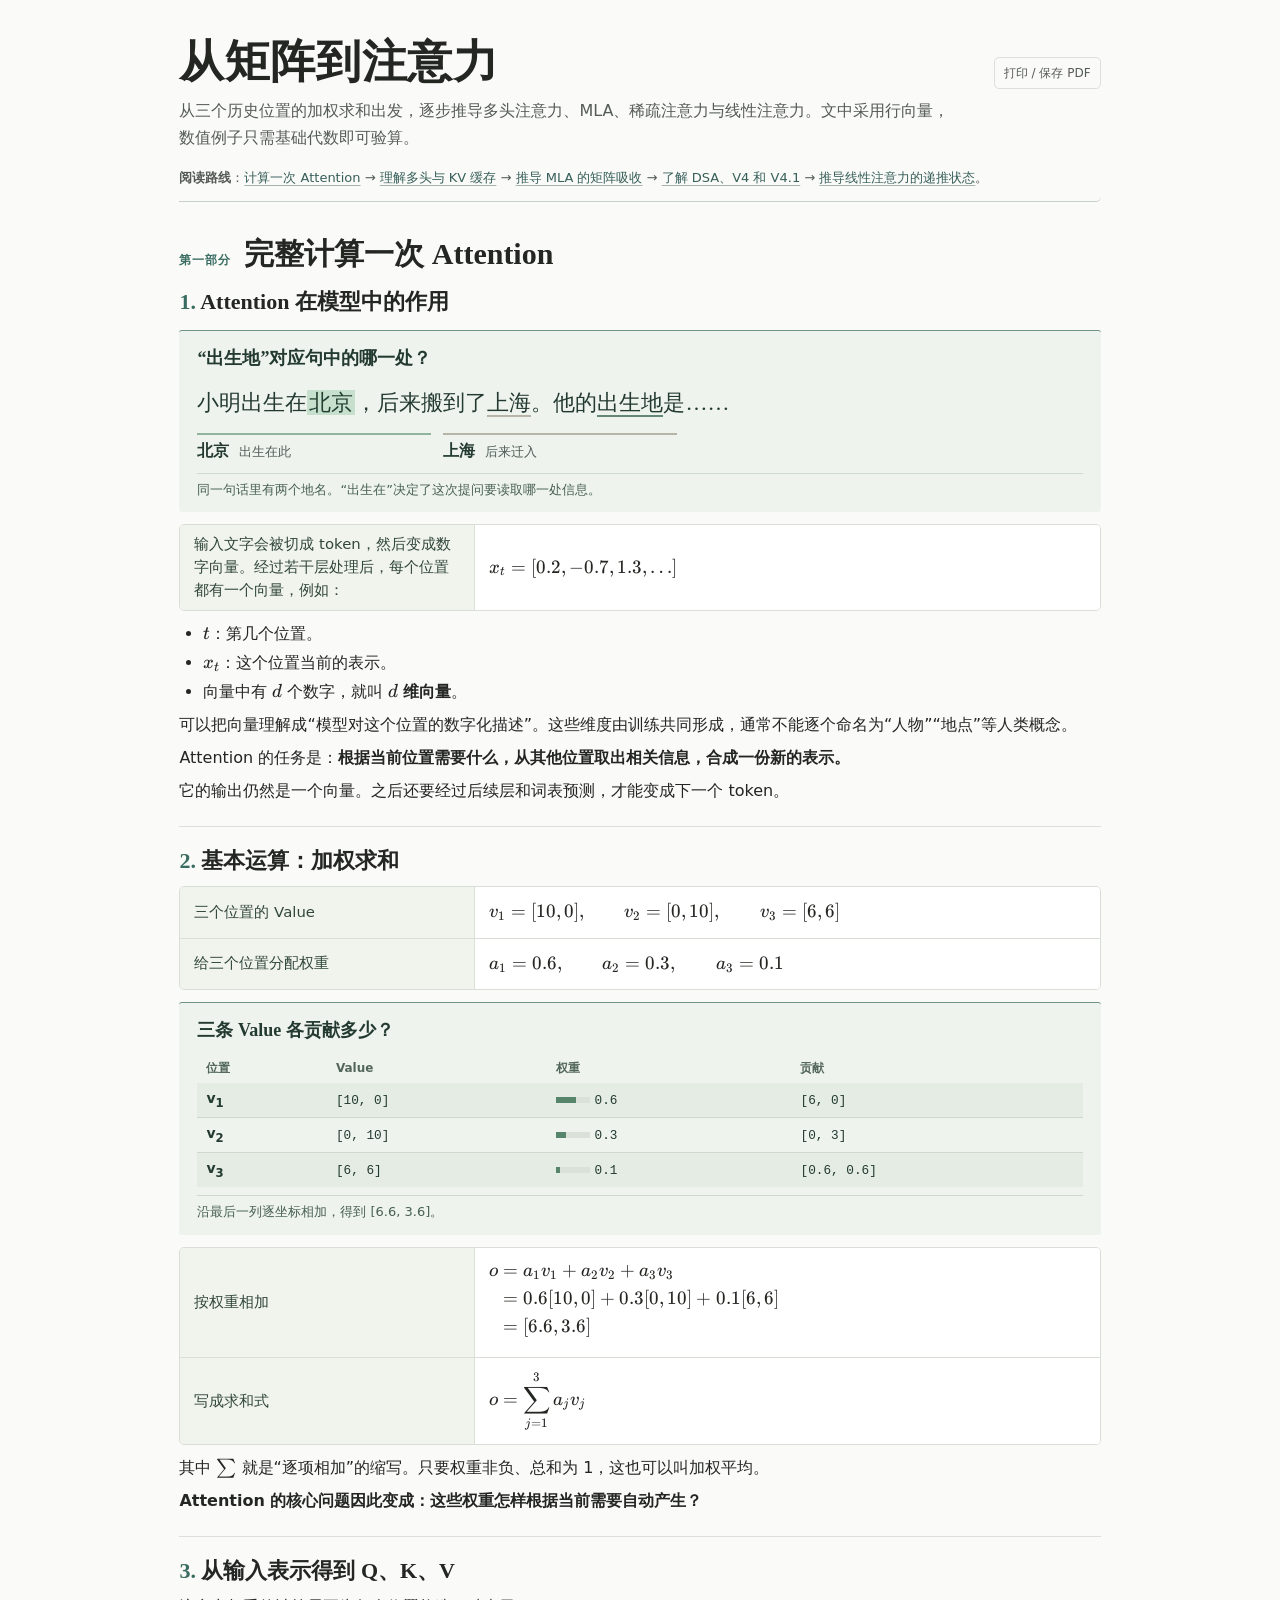
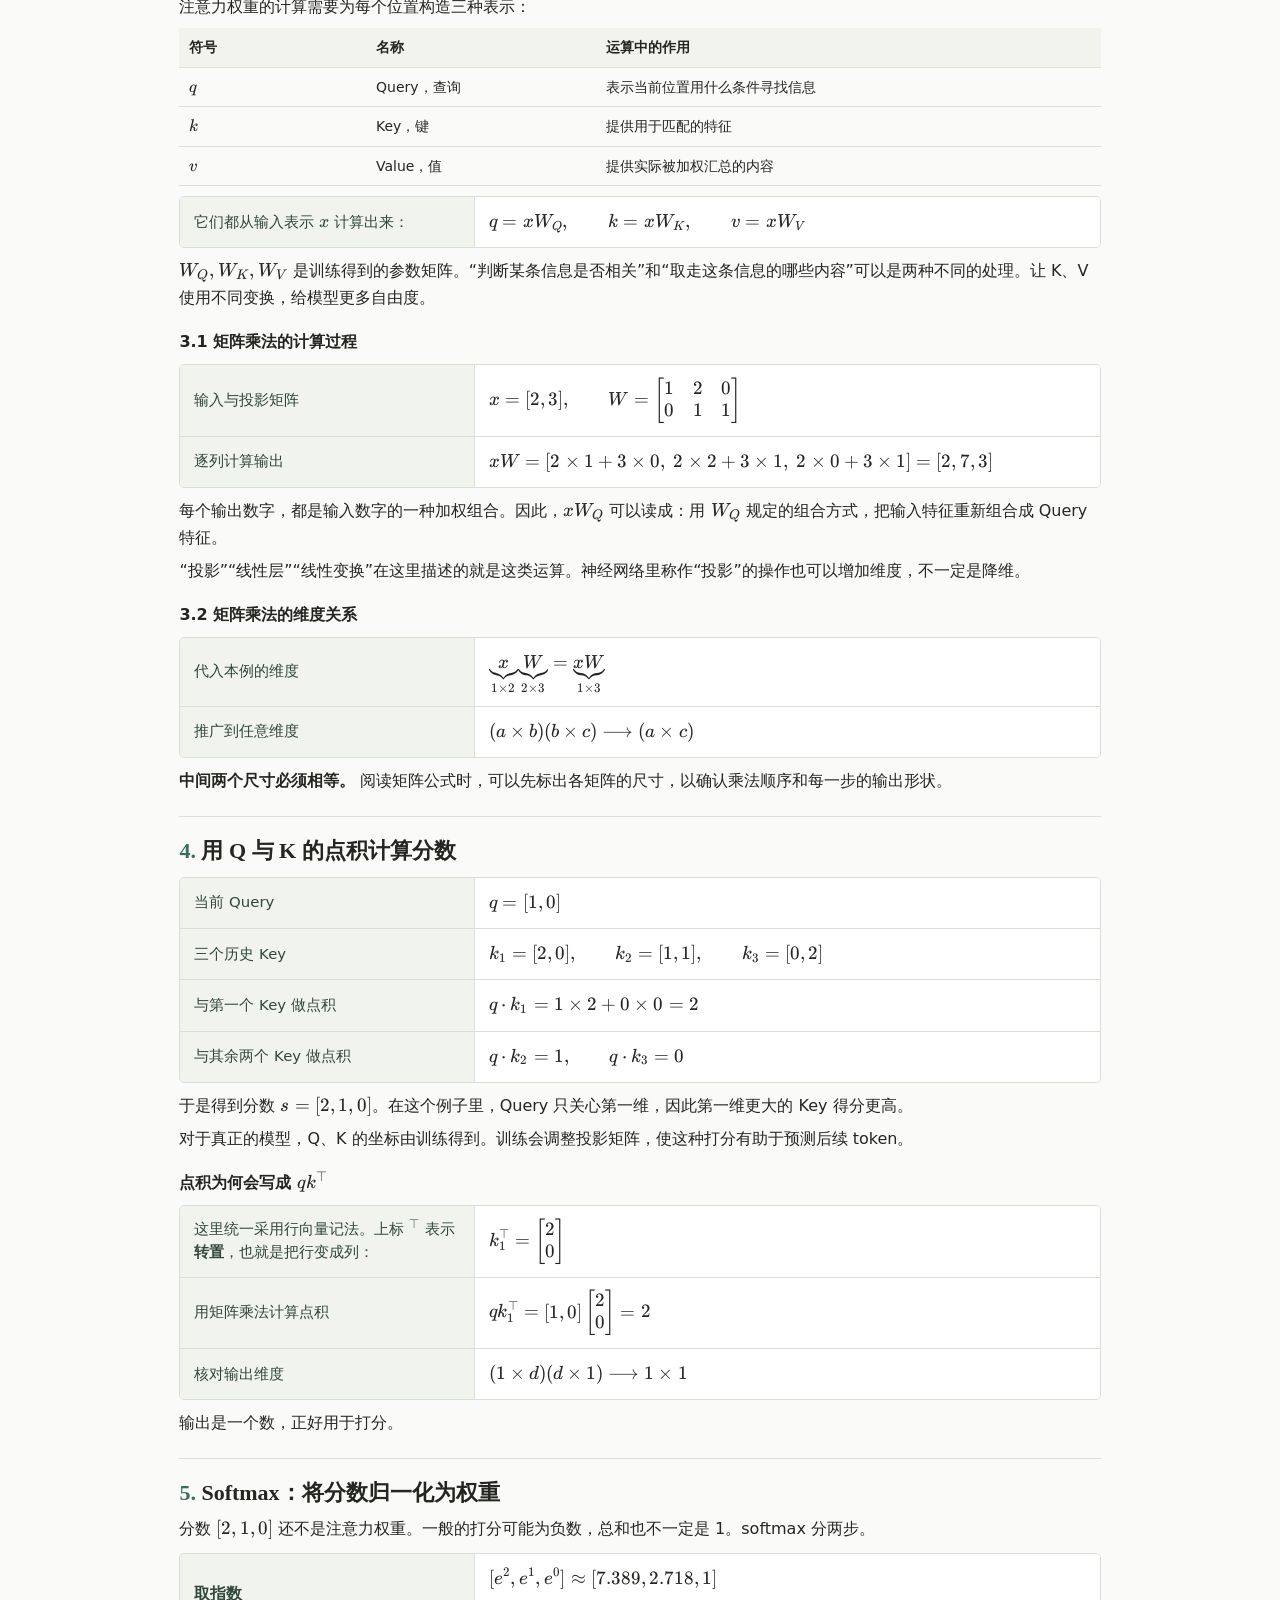
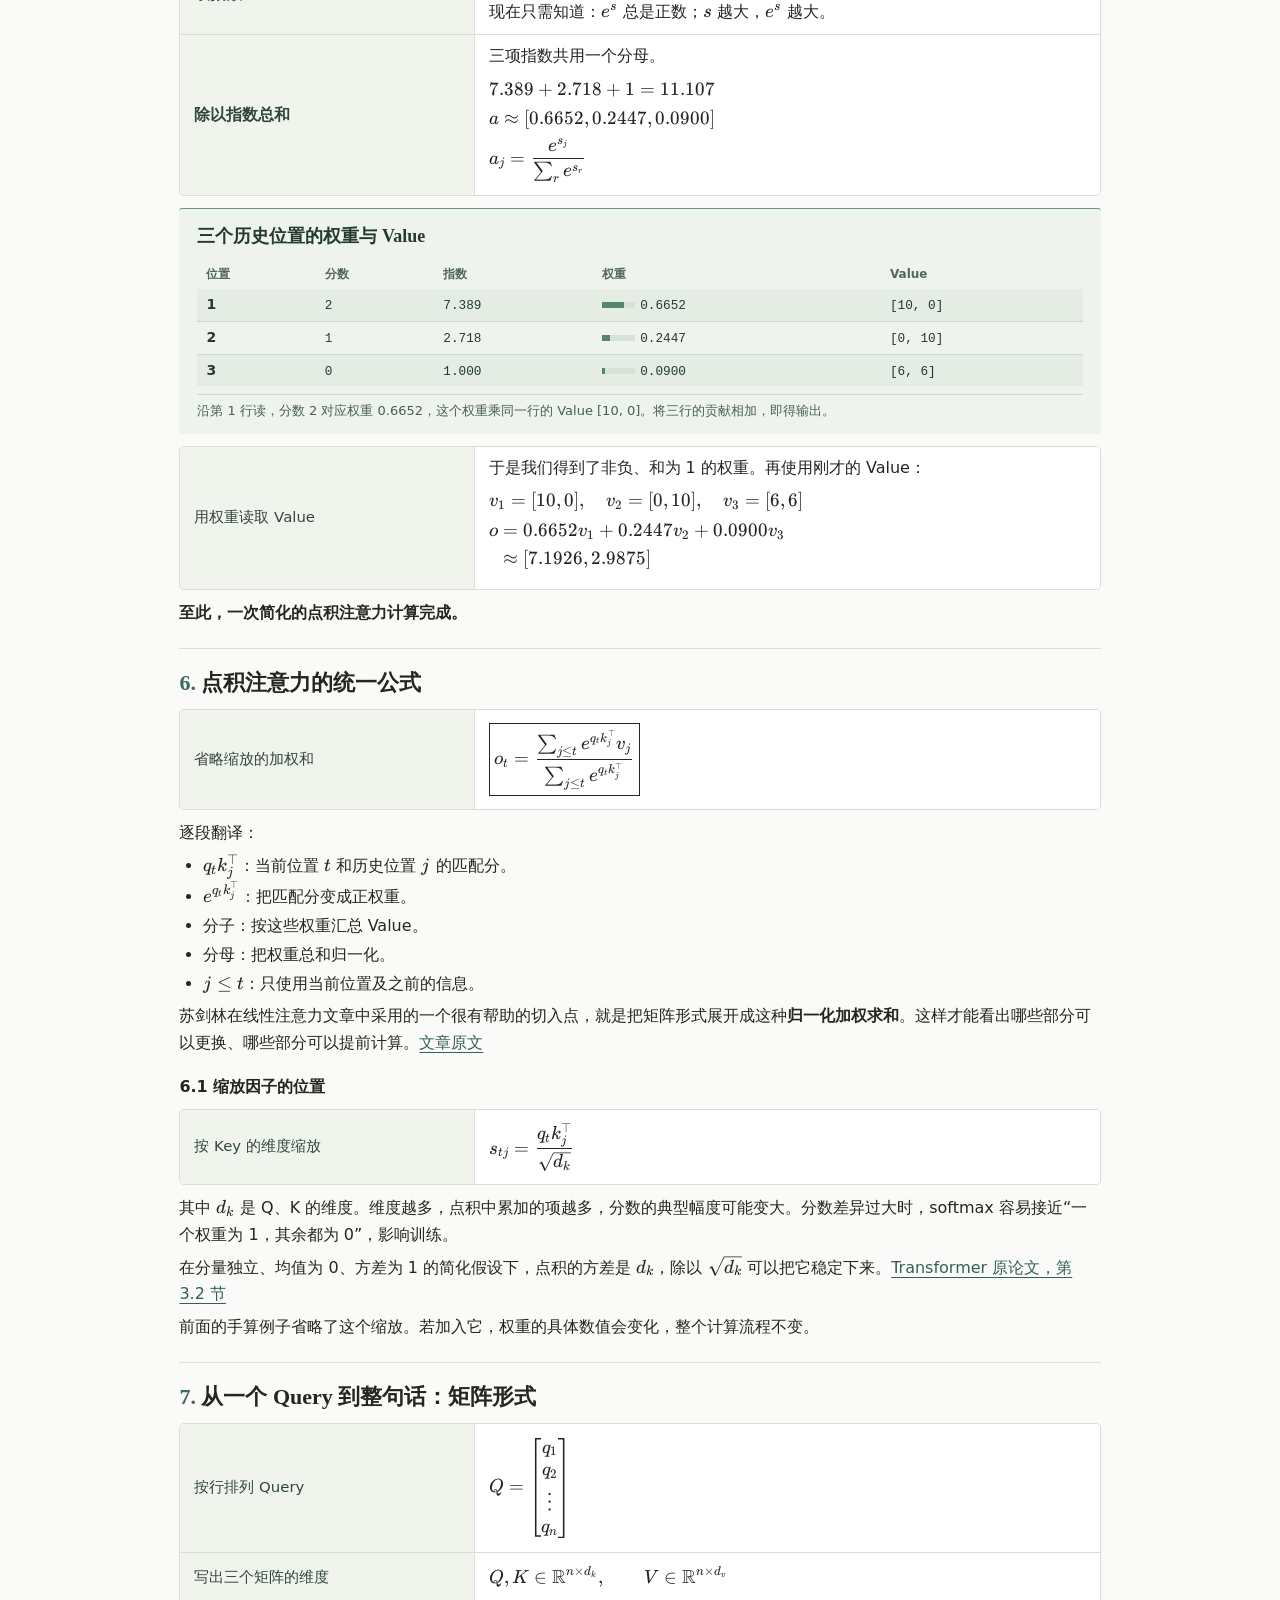
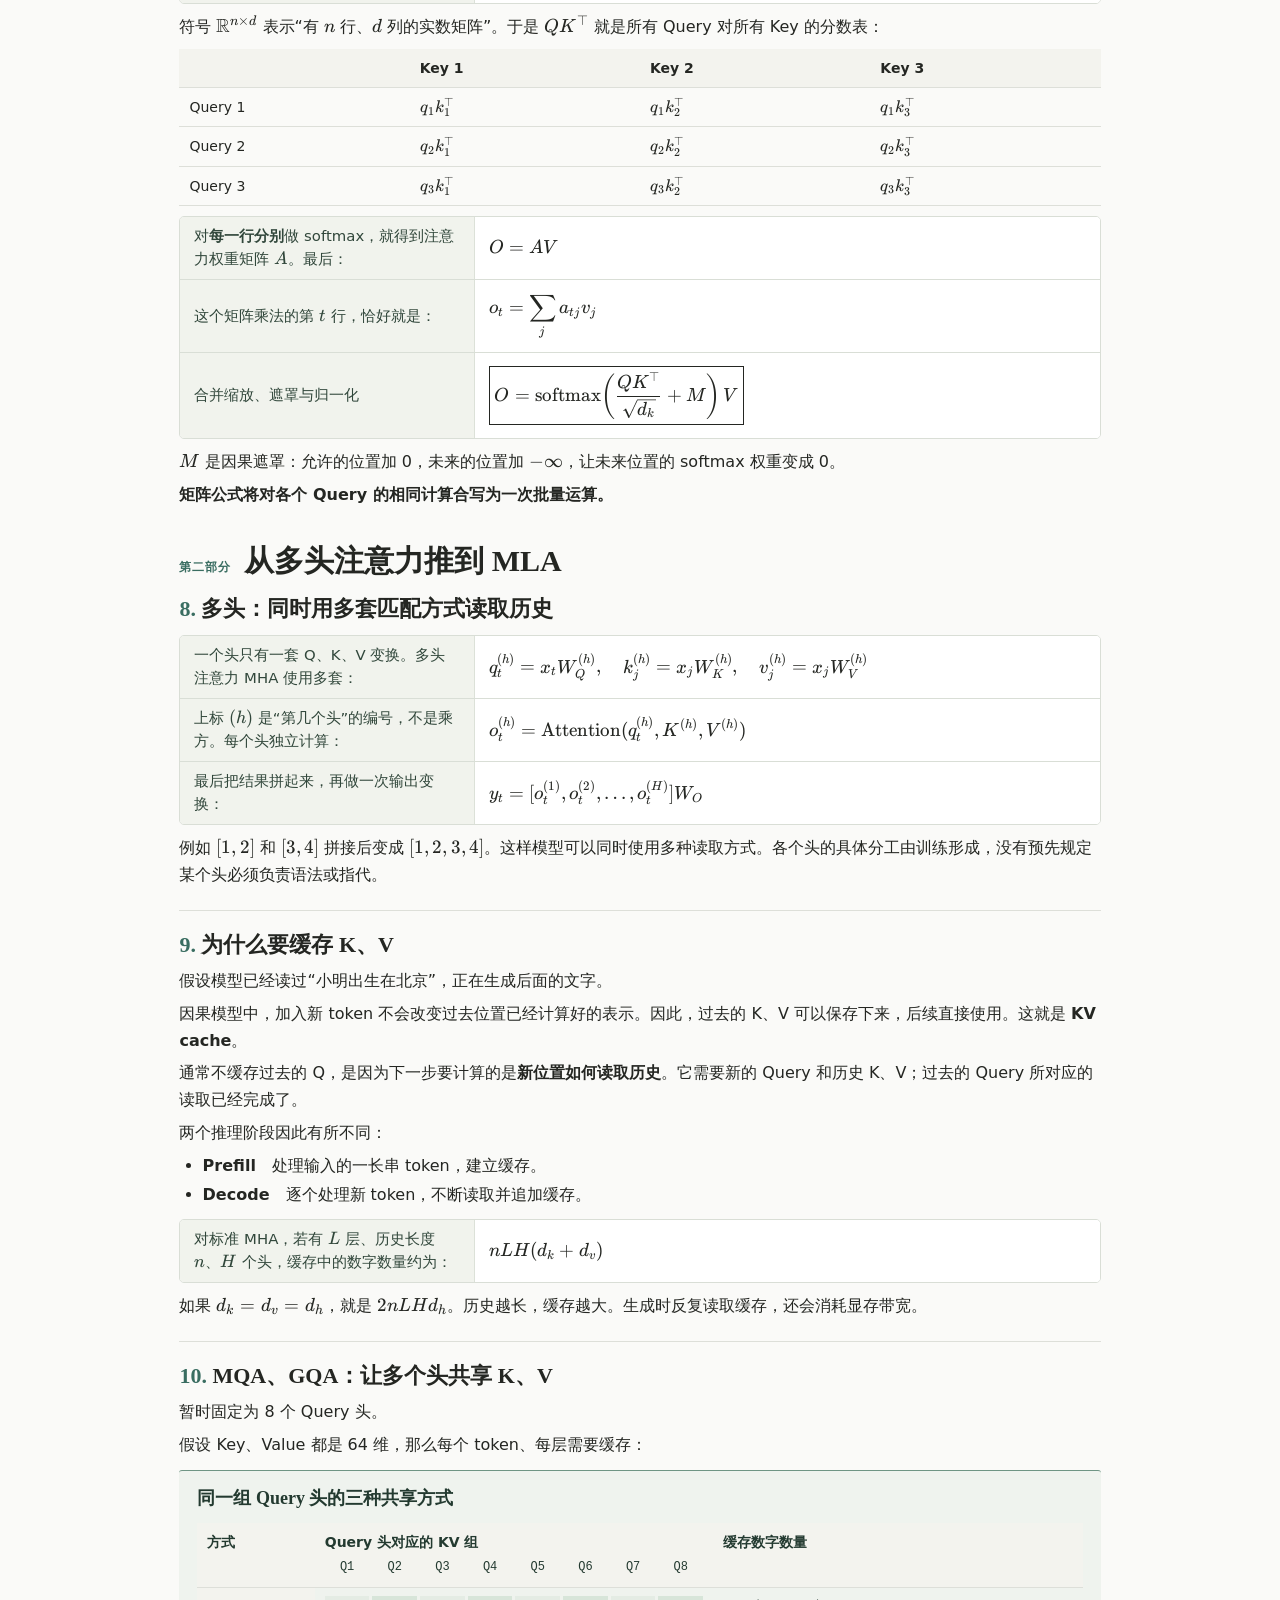
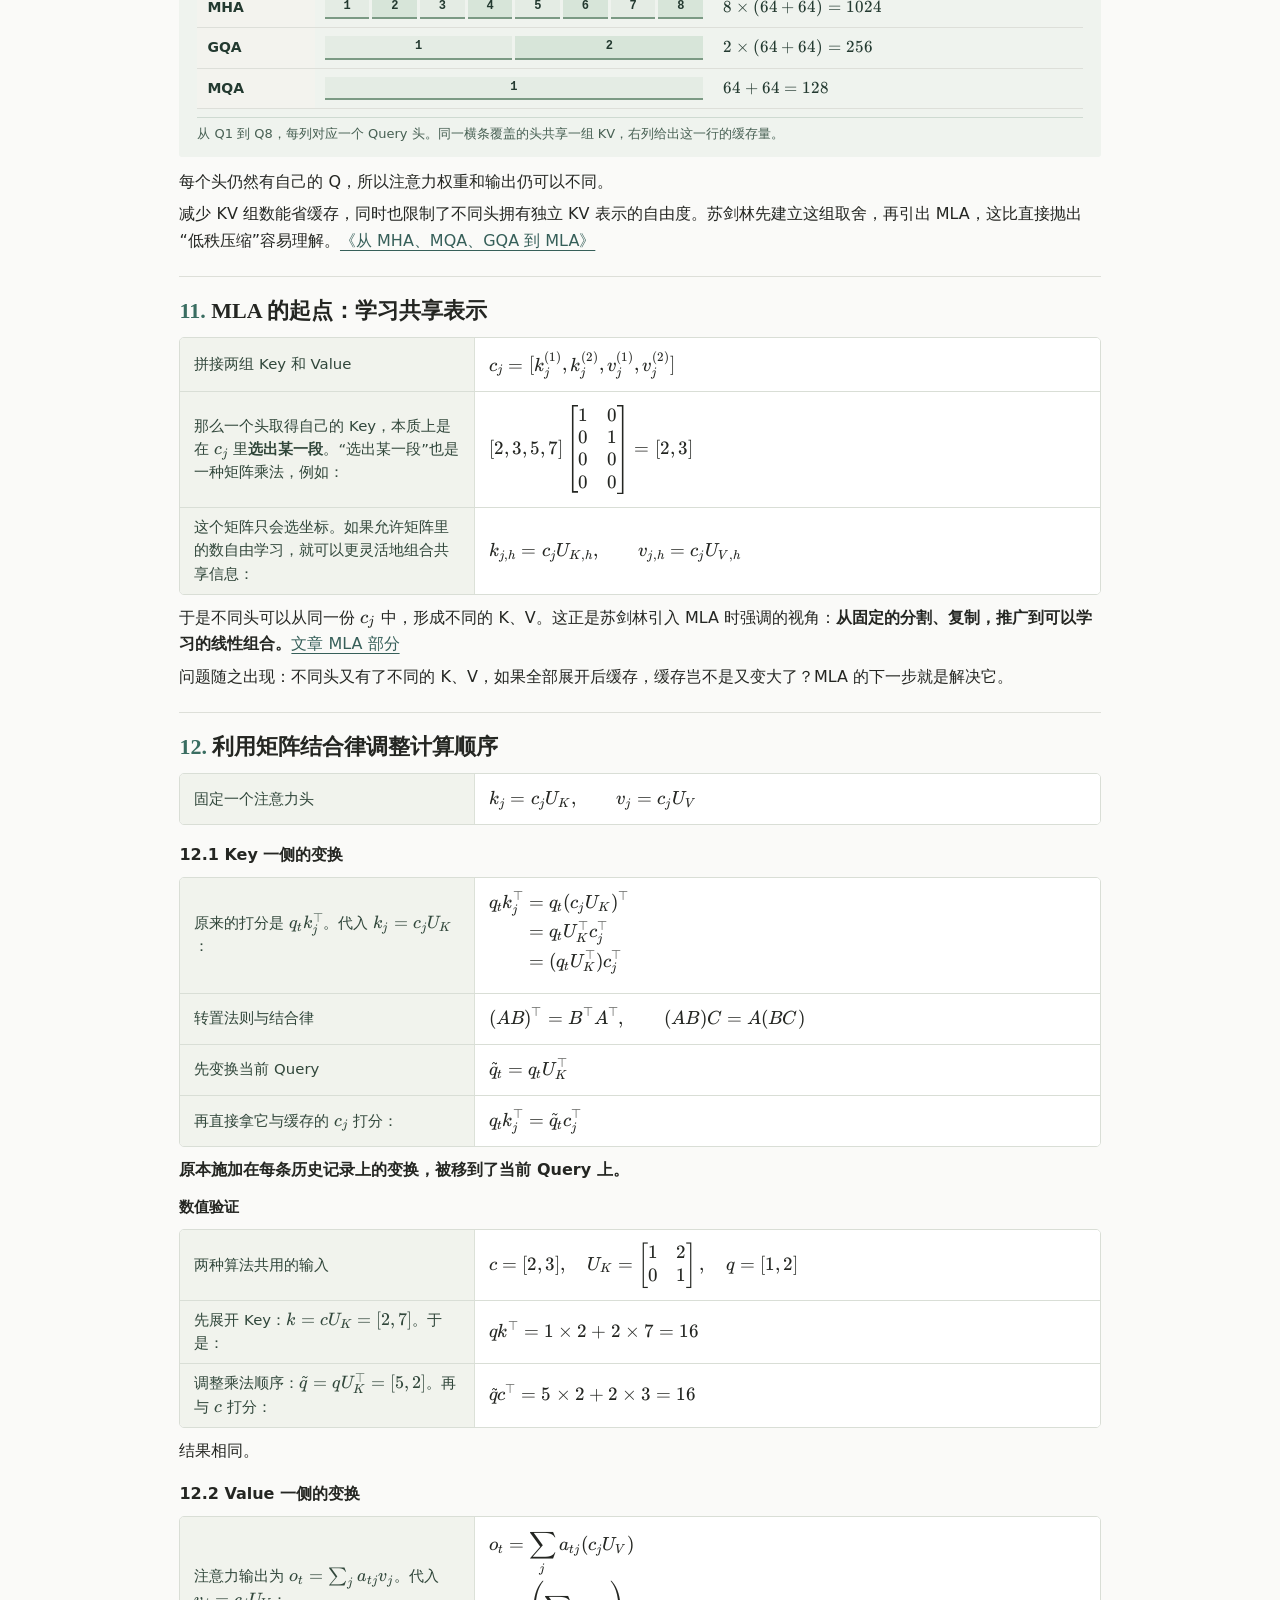
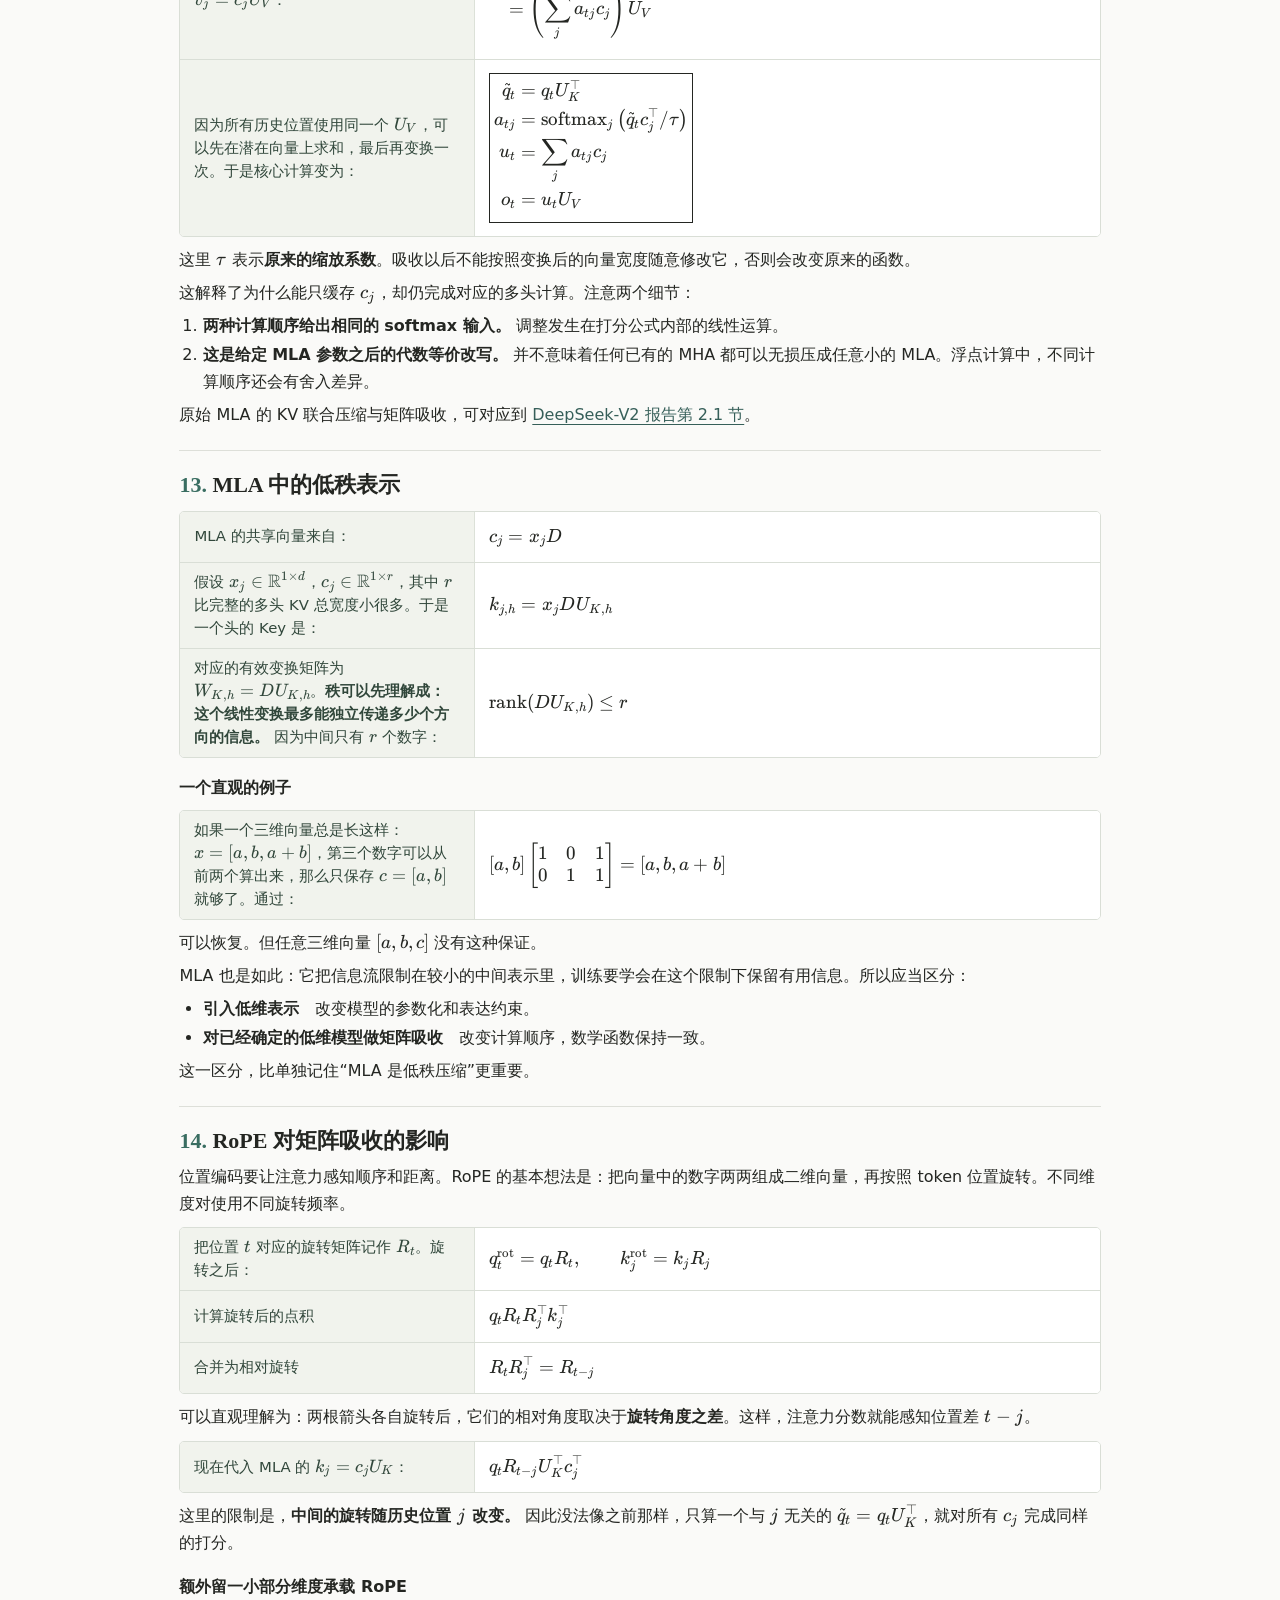
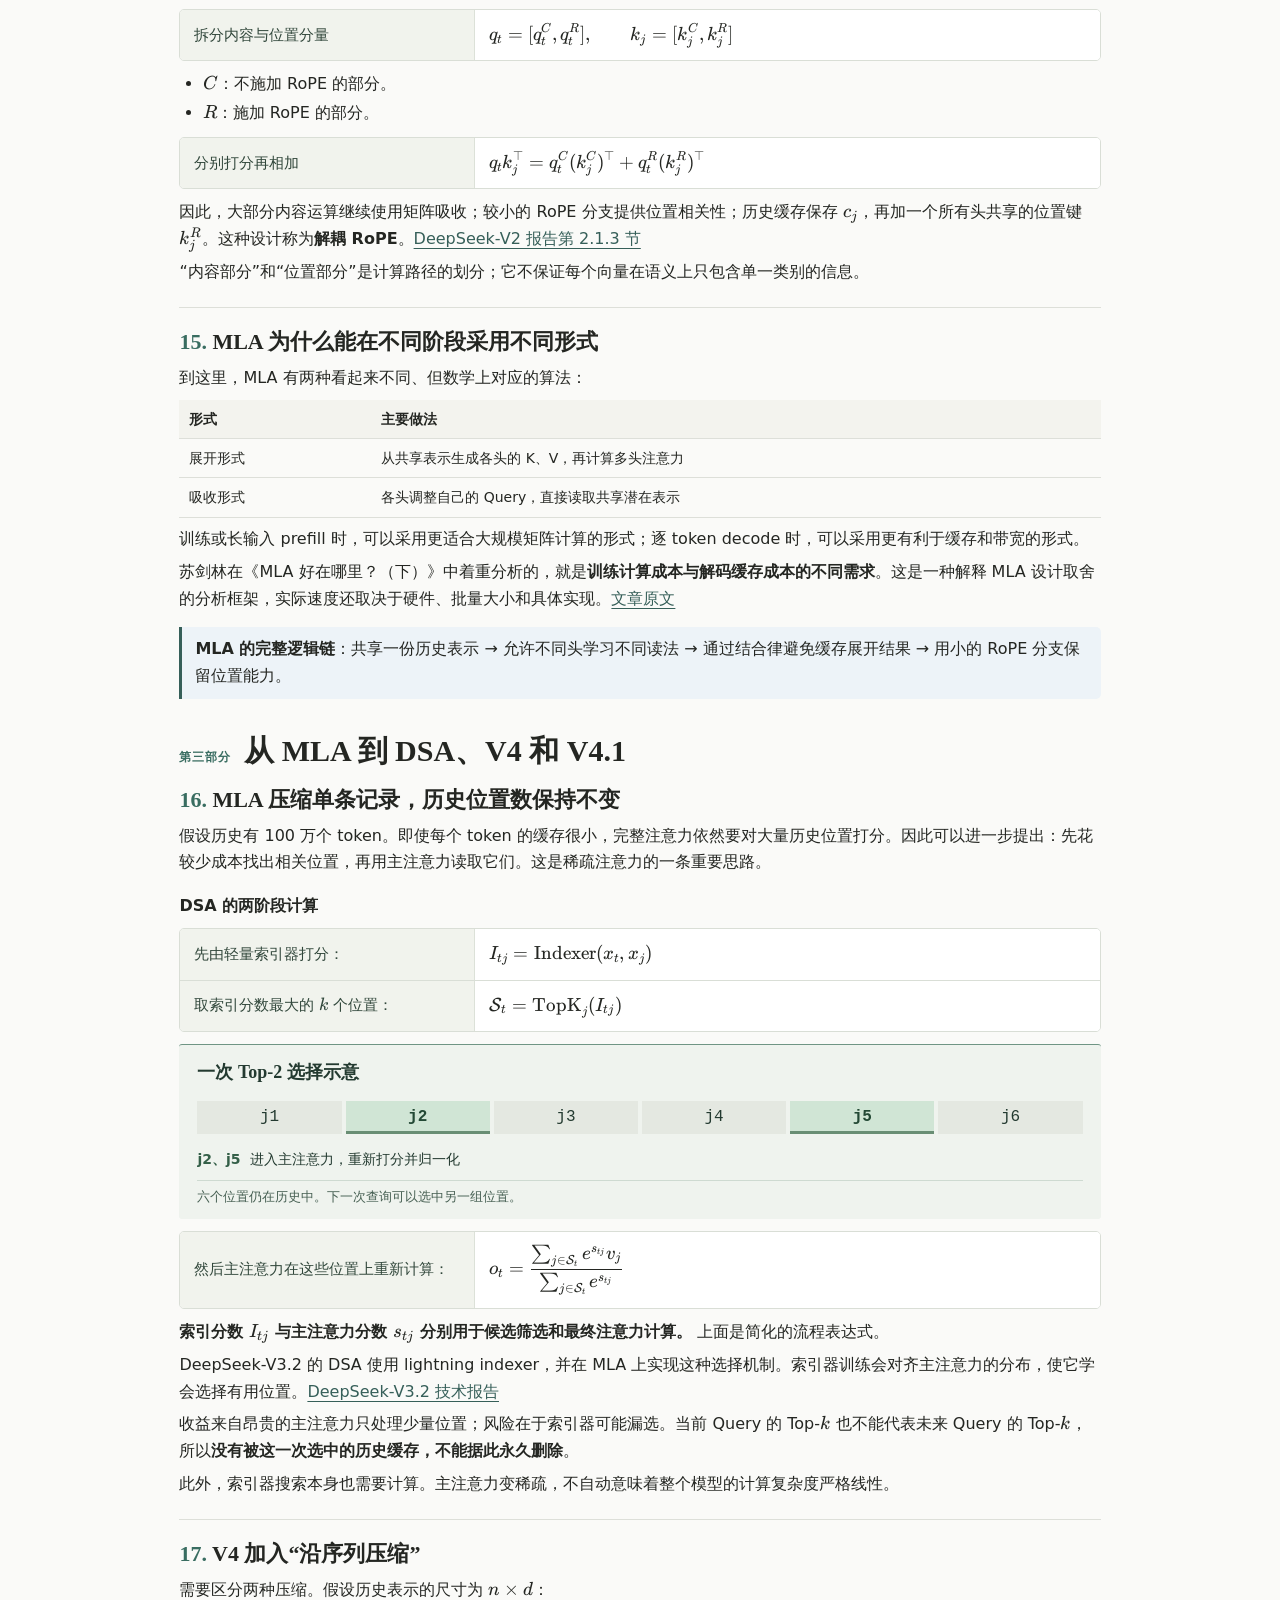
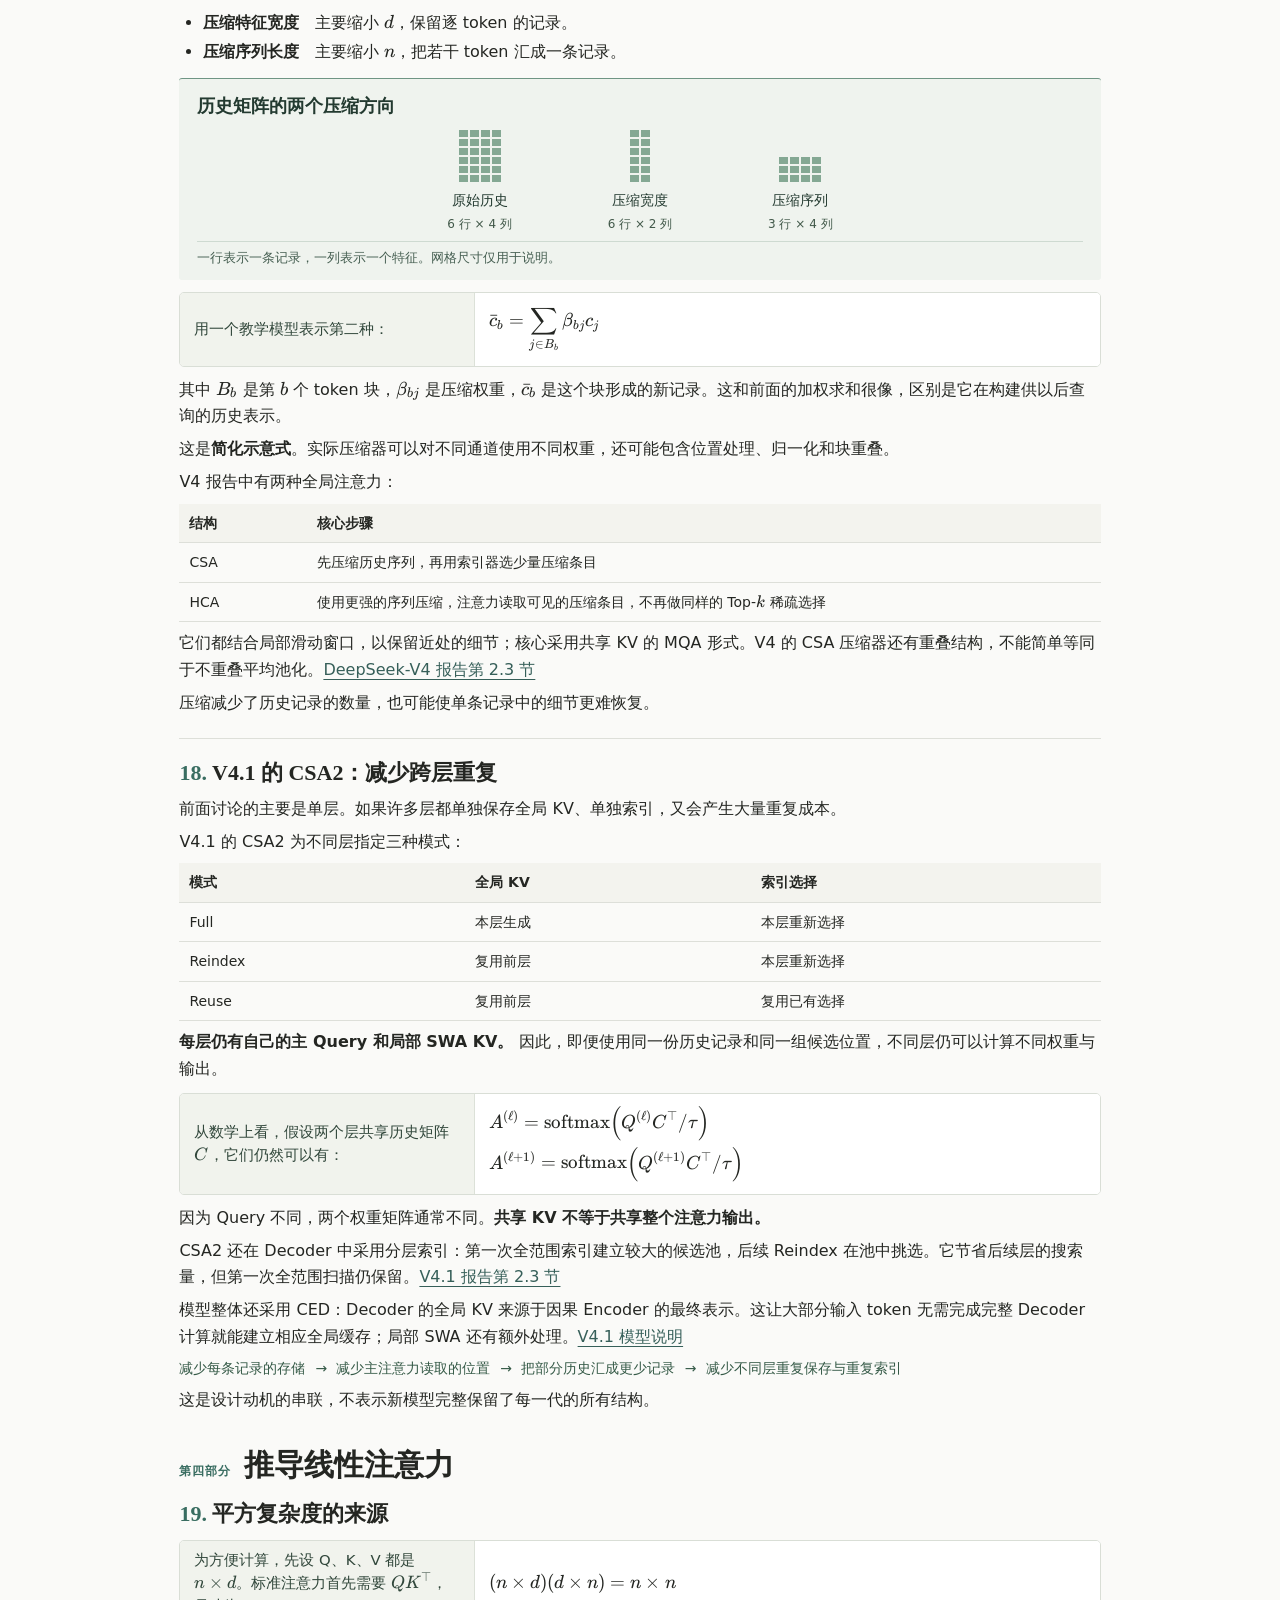
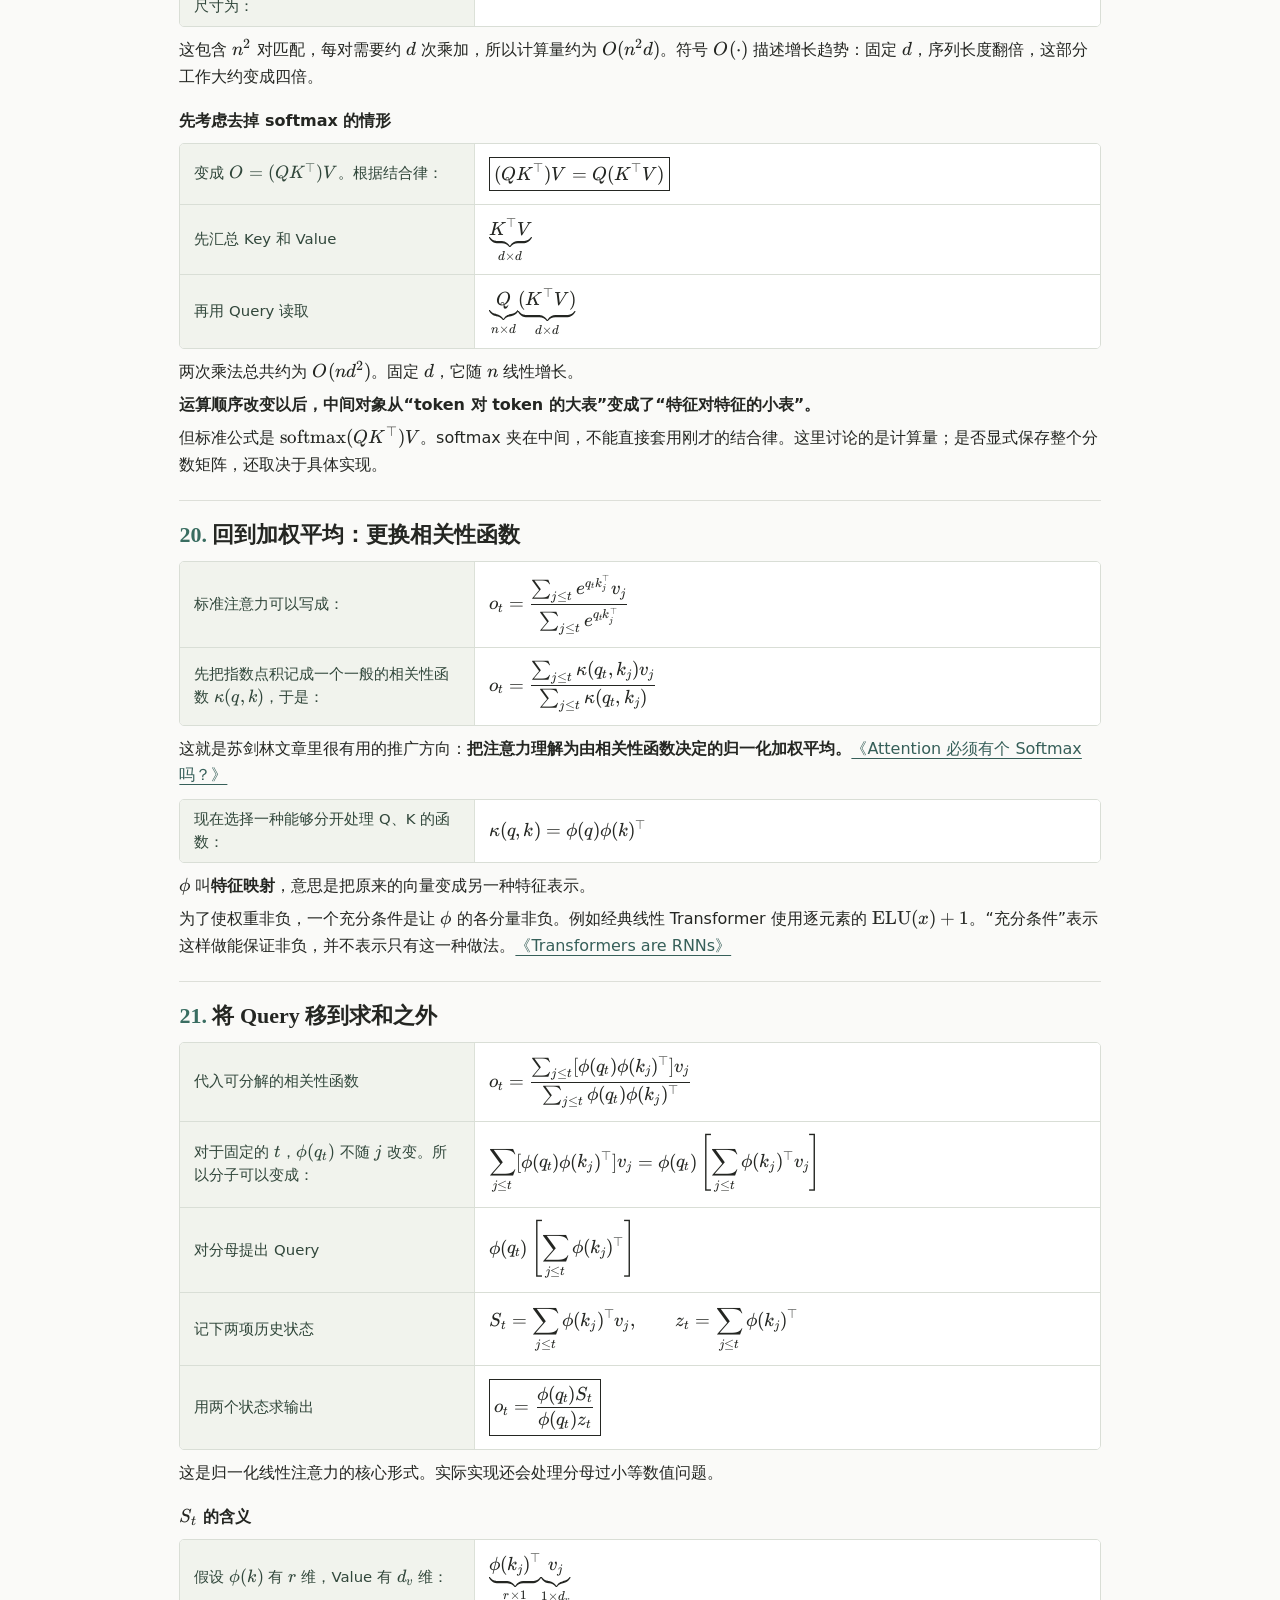
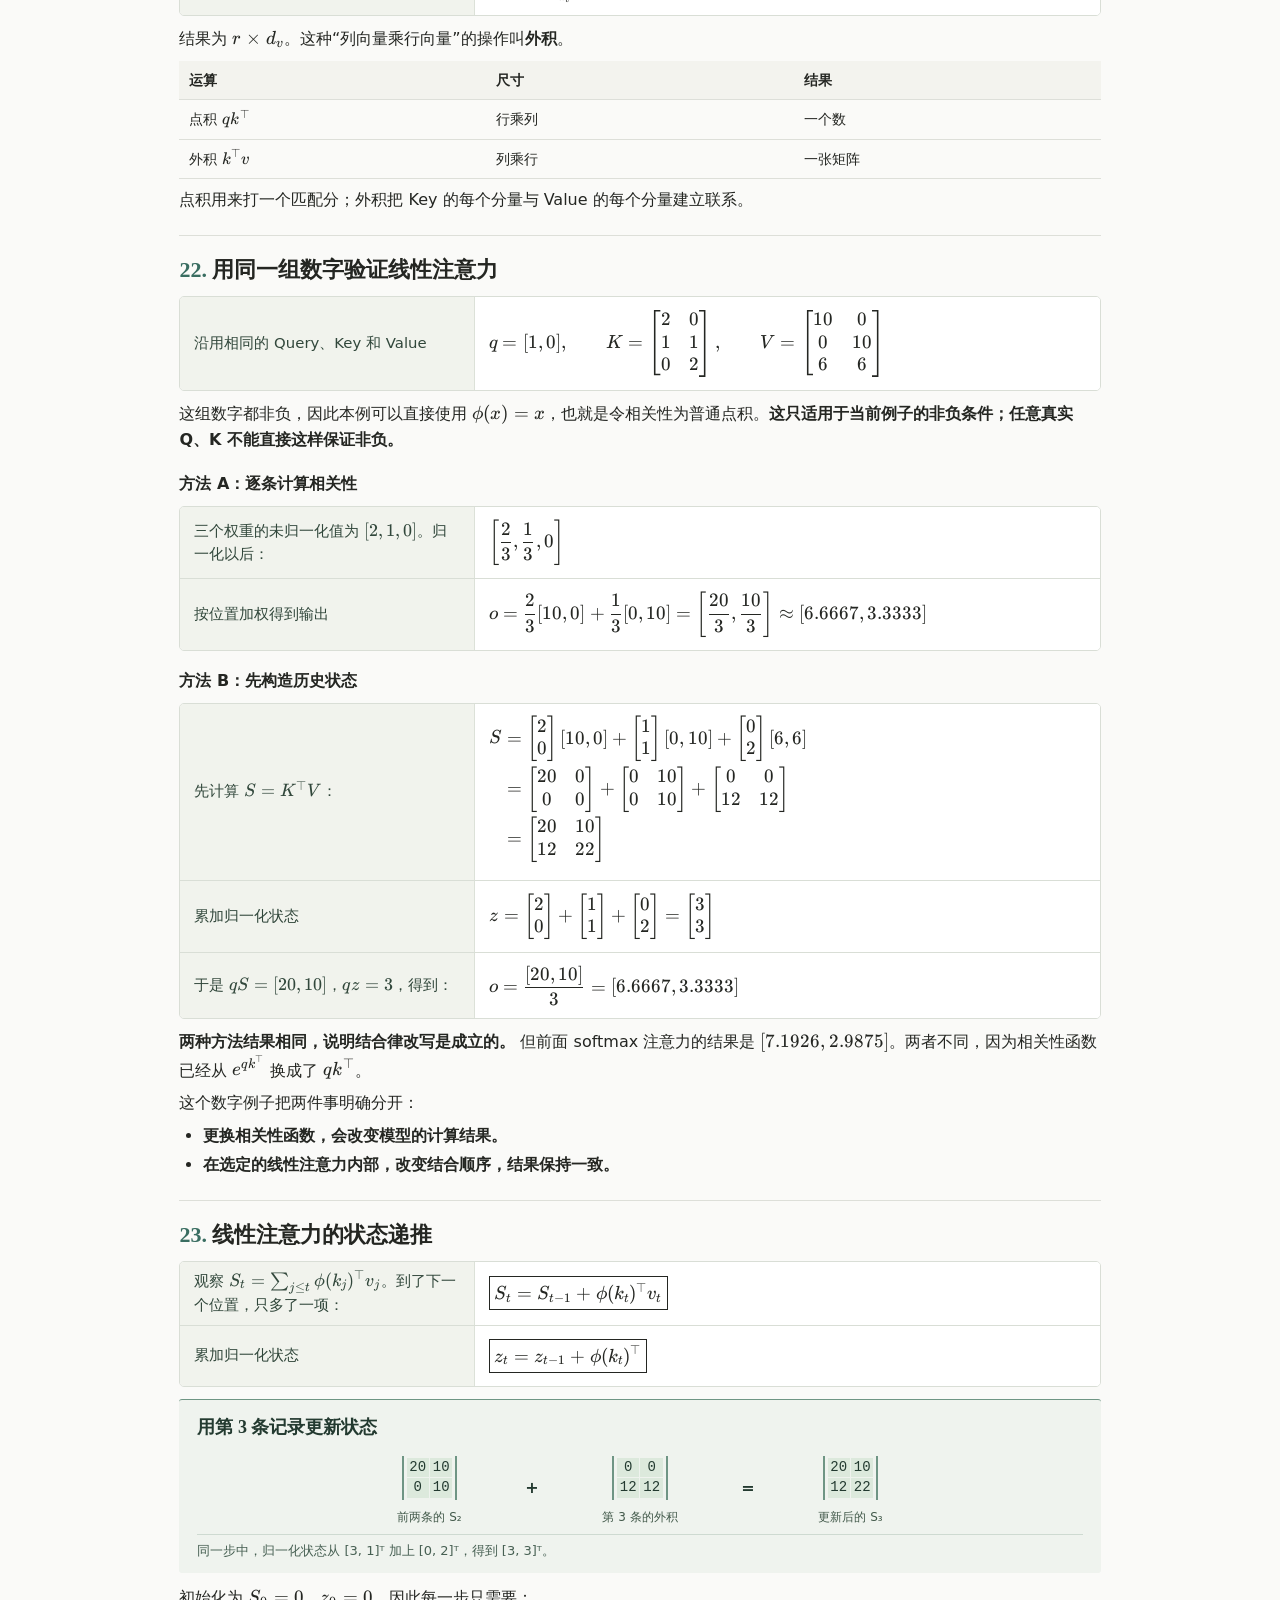
==== commit 9fc64072: "Keep each attention derivation and its explanation on a single reading row" ====
--- a/notes/attention-from-matrices/index.html
+++ b/notes/attention-from-matrices/index.html
@@ -188,6 +188,58 @@
   .article .equation { font-size:.94em; }
 }
 </style>
+<style>body.reader-note.attention-guide { max-width: 998px; }
+.calculation { margin: 10px 0; border:1px solid #d9ded6; border-radius:5px; background:#fff; overflow:hidden; }
+.calc-row { display:grid; grid-template-columns:minmax(0,32%) minmax(0,1fr); align-items:stretch; }
+.calc-row + .calc-row { border-top:1px solid #d9ded6; }
+.operation, .working { min-width:0; padding:8px 14px; align-content:center; }
+.operation { background:#f1f3ed; border-right:1px solid #dce1d8; font-size:.93em; line-height:1.55; color:#31473b; }
+.working { background:#fff; }
+.operation > :is(p,h4,h5), .working > :first-child { margin-top:0; }
+.operation > :last-child, .working > :last-child { margin-bottom:0; }
+.calc-row .equation { padding:2px 0; margin:3px 0; }
+.working .katex-display > .katex, .working .katex-display > .katex > .katex-html { text-align:left; }
+.attention-guide .plate { margin:12px 0; border-top-width:1px; border-radius:3px; }
+.plate .sentence { max-width:40em; }
+.plate .relations { max-width:30em; }
+.derivation-step + .derivation-step { margin-top:21px; padding-top:18px; }
+.derivation-step > h4 { margin-top:18px; }
+.plate .plot-table tbody tr:nth-child(odd), .allocation strong:nth-child(odd) { background:#e4ece4; }
+.plate .plot-table :is(td,th) { padding:6px 9px; }
+.allocation { display:grid; grid-template-columns:repeat(8,minmax(0,1fr)); gap:3px; text-align:center; font:12px/1.8 ui-monospace,Menlo,monospace; }
+.allocation strong { background:#d7e5d9; border-bottom:2px solid #7b9a84; }
+.merged .table-wrap { margin:5px 0; }
+.merged .alloccol { width:45%; }
+.merged .alloccol > span { display:block; margin-bottom:4px; }
+.merged :is(th,td) { min-width:0; }
+.plate .axes,.plate .state-eq { max-width:34em; margin-inline:auto; }
+@media(max-width:700px) {
+ .calc-row { grid-template-columns:minmax(0,1fr); }
+ .operation { padding:6px 10px; border-right:0; }
+ .working { padding:6px 10px; }
+ .calc-row + .calc-row { border-top-color:#cdd6ca; }
+ .plate .plot-table :is(td,th) { padding:5px 2px; }
+ .merged .table-wrap { overflow-x:auto; }
+ .merged :is(th,td) { padding:3px; }
+ .merged .allocation { gap:1px; font-size:10px; }
+}
+@media print {
+ .calculation { overflow:visible; }
+ .calc-row { break-inside:avoid; }
+ .operation { print-color-adjust:exact; }
+}
+@media screen and (max-width:540px) {
+ .merged table, .merged :is(thead,tbody) { display:block; }
+ .merged tr { display:grid; grid-template-columns:3.4em minmax(0,1fr); align-items:center; border-bottom:1px solid #cdd9cf; padding:4px 0; }
+ .merged tr :is(td,th) { border:0; }
+ .merged th[scope="row"] { white-space:nowrap; align-self:start; }
+ .merged .alloccol { width:auto; }
+ .merged thead th:last-child { display:none; }
+ .merged tbody td:last-child { grid-column:2; font-size:13px; }
+ .merged tbody td:last-child::before { content:"缓存量  "; font-size:12px; color:#476053; }
+ .merged .legend { border:0; padding:0; }
+}
+</style>
 </head>
 <body id="top" class="reader-note attention-guide">
 <main class="guide-content">
@@ -205,32 +257,29 @@
 </blockquote>
 <section class="guide-part" aria-labelledby="s-1">
 <h2 id="s-1" class="part-title"><small>第一部分</small>完整计算一次 Attention</h2>
-<section class="derivation-step" aria-labelledby="s-2">
-<h3 id="s-2" class="section-title"><span class="step-no">1.</span> Attention 在模型中的作用</h3>
-<div class="spread "><div><figure class="plate"><figcaption>“出生地”对应句中的哪一处？</figcaption><div class="sentence">小明出生在<mark>北京</mark>，后来搬到了<span class="place">上海</span>。他的<span class="queryword">出生地</span>是……</div><div class="relations"><span>北京<small>出生在此</small></span><span>上海<small>后来迁入</small></span></div><div class="legend">同一句话里有两个地名。“出生在”决定了这次提问要读取哪一处信息。</div></figure></div><div><p>输入文字会被切成 token，然后变成数字向量。经过若干层处理后，每个位置都有一个向量，例如：</p><div class="equation" role="group" aria-label="数学公式"><span class="katex-display"><span class="katex"><span class="katex-mathml"><math xmlns="http://www.w3.org/1998/Math/MathML" display="block"><semantics><mrow><msub><mi>x</mi><mi>t</mi></msub><mo>=</mo><mo stretchy="false">[</mo><mn>0.2</mn><mo separator="true">,</mo><mo>−</mo><mn>0.7</mn><mo separator="true">,</mo><mn>1.3</mn><mo separator="true">,</mo><mo>…</mo><mo stretchy="false">]</mo></mrow><annotation encoding="application/x-tex">x_t=[0.2,-0.7,1.3,\ldots]</annotation></semantics></math></span><span class="katex-html" aria-hidden="true"><span class="base"><span class="strut" style="height:0.5806em;vertical-align:-0.15em;"></span><span class="mord"><span class="mord mathnormal">x</span><span class="msupsub"><span class="vlist-t vlist-t2"><span class="vlist-r"><span class="vlist" style="height:0.2806em;"><span style="top:-2.55em;margin-left:0em;margin-right:0.05em;"><span class="pstrut" style="height:2.7em;"></span><span class="sizing reset-size6 size3 mtight"><span class="mord mathnormal mtight">t</span></span></span></span><span class="vlist-s">​</span></span><span class="vlist-r"><span class="vlist" style="height:0.15em;"><span></span></span></span></span></span></span><span class="mspace" style="margin-right:0.2778em;"></span><span class="mrel">=</span><span class="mspace" style="margin-right:0.2778em;"></span></span><span class="base"><span class="strut" style="height:1em;vertical-align:-0.25em;"></span><span class="mopen">[</span><span class="mord">0.2</span><span class="mpunct">,</span><span class="mspace" style="margin-right:0.1667em;"></span><span class="mord">−</span><span class="mord">0.7</span><span class="mpunct">,</span><span class="mspace" style="margin-right:0.1667em;"></span><span class="mord">1.3</span><span class="mpunct">,</span><span class="mspace" style="margin-right:0.1667em;"></span><span class="minner">…</span><span class="mclose">]</span></span></span></span></span></div><ul>
+<section class="derivation-step" aria-labelledby="s-2"><h3 id="s-2" class="section-title"><span class="step-no">1.</span> Attention 在模型中的作用</h3>
+<figure class="plate"><figcaption>“出生地”对应句中的哪一处？</figcaption><div class="sentence">小明出生在<mark>北京</mark>，后来搬到了<span class="place">上海</span>。他的<span class="queryword">出生地</span>是……</div><div class="relations"><span>北京<small>出生在此</small></span><span>上海<small>后来迁入</small></span></div><div class="legend">同一句话里有两个地名。“出生在”决定了这次提问要读取哪一处信息。</div></figure>
+<div class="calculation"><div class="calc-row"><div class="operation"><p>输入文字会被切成 token，然后变成数字向量。经过若干层处理后，每个位置都有一个向量，例如：</p></div><div class="working"><div class="equation" role="group" aria-label="数学公式"><span class="katex-display"><span class="katex"><span class="katex-mathml"><math xmlns="http://www.w3.org/1998/Math/MathML" display="block"><semantics><mrow><msub><mi>x</mi><mi>t</mi></msub><mo>=</mo><mo stretchy="false">[</mo><mn>0.2</mn><mo separator="true">,</mo><mo>−</mo><mn>0.7</mn><mo separator="true">,</mo><mn>1.3</mn><mo separator="true">,</mo><mo>…</mo><mo stretchy="false">]</mo></mrow><annotation encoding="application/x-tex">x_t=[0.2,-0.7,1.3,\ldots]</annotation></semantics></math></span><span class="katex-html" aria-hidden="true"><span class="base"><span class="strut" style="height:0.5806em;vertical-align:-0.15em;"></span><span class="mord"><span class="mord mathnormal">x</span><span class="msupsub"><span class="vlist-t vlist-t2"><span class="vlist-r"><span class="vlist" style="height:0.2806em;"><span style="top:-2.55em;margin-left:0em;margin-right:0.05em;"><span class="pstrut" style="height:2.7em;"></span><span class="sizing reset-size6 size3 mtight"><span class="mord mathnormal mtight">t</span></span></span></span><span class="vlist-s">​</span></span><span class="vlist-r"><span class="vlist" style="height:0.15em;"><span></span></span></span></span></span></span><span class="mspace" style="margin-right:0.2778em;"></span><span class="mrel">=</span><span class="mspace" style="margin-right:0.2778em;"></span></span><span class="base"><span class="strut" style="height:1em;vertical-align:-0.25em;"></span><span class="mopen">[</span><span class="mord">0.2</span><span class="mpunct">,</span><span class="mspace" style="margin-right:0.1667em;"></span><span class="mord">−</span><span class="mord">0.7</span><span class="mpunct">,</span><span class="mspace" style="margin-right:0.1667em;"></span><span class="mord">1.3</span><span class="mpunct">,</span><span class="mspace" style="margin-right:0.1667em;"></span><span class="minner">…</span><span class="mclose">]</span></span></span></span></span></div></div></div></div>
+<ul>
 <li><span class="inline-math"><span class="katex"><span class="katex-mathml"><math xmlns="http://www.w3.org/1998/Math/MathML"><semantics><mrow><mi>t</mi></mrow><annotation encoding="application/x-tex">t</annotation></semantics></math></span><span class="katex-html" aria-hidden="true"><span class="base"><span class="strut" style="height:0.6151em;"></span><span class="mord mathnormal">t</span></span></span></span></span>：第几个位置。</li>
 <li><span class="inline-math"><span class="katex"><span class="katex-mathml"><math xmlns="http://www.w3.org/1998/Math/MathML"><semantics><mrow><msub><mi>x</mi><mi>t</mi></msub></mrow><annotation encoding="application/x-tex">x_t</annotation></semantics></math></span><span class="katex-html" aria-hidden="true"><span class="base"><span class="strut" style="height:0.5806em;vertical-align:-0.15em;"></span><span class="mord"><span class="mord mathnormal">x</span><span class="msupsub"><span class="vlist-t vlist-t2"><span class="vlist-r"><span class="vlist" style="height:0.2806em;"><span style="top:-2.55em;margin-left:0em;margin-right:0.05em;"><span class="pstrut" style="height:2.7em;"></span><span class="sizing reset-size6 size3 mtight"><span class="mord mathnormal mtight">t</span></span></span></span><span class="vlist-s">​</span></span><span class="vlist-r"><span class="vlist" style="height:0.15em;"><span></span></span></span></span></span></span></span></span></span></span>：这个位置当前的表示。</li>
 <li>向量中有 <span class="inline-math"><span class="katex"><span class="katex-mathml"><math xmlns="http://www.w3.org/1998/Math/MathML"><semantics><mrow><mi>d</mi></mrow><annotation encoding="application/x-tex">d</annotation></semantics></math></span><span class="katex-html" aria-hidden="true"><span class="base"><span class="strut" style="height:0.6944em;"></span><span class="mord mathnormal">d</span></span></span></span></span> 个数字，就叫 <strong><span class="inline-math"><span class="katex"><span class="katex-mathml"><math xmlns="http://www.w3.org/1998/Math/MathML"><semantics><mrow><mi>d</mi></mrow><annotation encoding="application/x-tex">d</annotation></semantics></math></span><span class="katex-html" aria-hidden="true"><span class="base"><span class="strut" style="height:0.6944em;"></span><span class="mord mathnormal">d</span></span></span></span></span> 维向量</strong>。</li>
-</ul></div></div><p>可以把向量理解成“模型对这个位置的数字化描述”。这些维度由训练共同形成，通常不能逐个命名为“人物”“地点”等人类概念。</p><p>Attention 的任务是：<strong>根据当前位置需要什么，从其他位置取出相关信息，合成一份新的表示。</strong></p>
-<p>它的输出仍然是一个向量。之后还要经过后续层和词表预测，才能变成下一个 token。</p>
-</section>
-<section class="derivation-step" aria-labelledby="s-3">
-<h3 id="s-3" class="section-title"><span class="step-no">2.</span> 基本运算：加权求和</h3>
-<div class="spread "><div><p>假设三条历史信息的内容向量是：</p>
-<div class="equation" role="group" aria-label="数学公式"><span class="katex-display"><span class="katex"><span class="katex-mathml"><math xmlns="http://www.w3.org/1998/Math/MathML" display="block"><semantics><mrow><msub><mi>v</mi><mn>1</mn></msub><mo>=</mo><mo stretchy="false">[</mo><mn>10</mn><mo separator="true">,</mo><mn>0</mn><mo stretchy="false">]</mo><mo separator="true">,</mo><mspace width="2em"/><msub><mi>v</mi><mn>2</mn></msub><mo>=</mo><mo stretchy="false">[</mo><mn>0</mn><mo separator="true">,</mo><mn>10</mn><mo stretchy="false">]</mo><mo separator="true">,</mo><mspace width="2em"/><msub><mi>v</mi><mn>3</mn></msub><mo>=</mo><mo stretchy="false">[</mo><mn>6</mn><mo separator="true">,</mo><mn>6</mn><mo stretchy="false">]</mo></mrow><annotation encoding="application/x-tex">v_1=[10,0],\qquad v_2=[0,10],\qquad v_3=[6,6]</annotation></semantics></math></span><span class="katex-html" aria-hidden="true"><span class="base"><span class="strut" style="height:0.5806em;vertical-align:-0.15em;"></span><span class="mord"><span class="mord mathnormal" style="margin-right:0.03588em;">v</span><span class="msupsub"><span class="vlist-t vlist-t2"><span class="vlist-r"><span class="vlist" style="height:0.3011em;"><span style="top:-2.55em;margin-left:-0.0359em;margin-right:0.05em;"><span class="pstrut" style="height:2.7em;"></span><span class="sizing reset-size6 size3 mtight"><span class="mord mtight">1</span></span></span></span><span class="vlist-s">​</span></span><span class="vlist-r"><span class="vlist" style="height:0.15em;"><span></span></span></span></span></span></span><span class="mspace" style="margin-right:0.2778em;"></span><span class="mrel">=</span><span class="mspace" style="margin-right:0.2778em;"></span></span><span class="base"><span class="strut" style="height:1em;vertical-align:-0.25em;"></span><span class="mopen">[</span><span class="mord">10</span><span class="mpunct">,</span><span class="mspace" style="margin-right:0.1667em;"></span><span class="mord">0</span><span class="mclose">]</span><span class="mpunct">,</span><span class="mspace" style="margin-right:2em;"></span><span class="mspace" style="margin-right:0.1667em;"></span><span class="mord"><span class="mord mathnormal" style="margin-right:0.03588em;">v</span><span class="msupsub"><span class="vlist-t vlist-t2"><span class="vlist-r"><span class="vlist" style="height:0.3011em;"><span style="top:-2.55em;margin-left:-0.0359em;margin-right:0.05em;"><span class="pstrut" style="height:2.7em;"></span><span class="sizing reset-size6 size3 mtight"><span class="mord mtight">2</span></span></span></span><span class="vlist-s">​</span></span><span class="vlist-r"><span class="vlist" style="height:0.15em;"><span></span></span></span></span></span></span><span class="mspace" style="margin-right:0.2778em;"></span><span class="mrel">=</span><span class="mspace" style="margin-right:0.2778em;"></span></span><span class="base"><span class="strut" style="height:1em;vertical-align:-0.25em;"></span><span class="mopen">[</span><span class="mord">0</span><span class="mpunct">,</span><span class="mspace" style="margin-right:0.1667em;"></span><span class="mord">10</span><span class="mclose">]</span><span class="mpunct">,</span><span class="mspace" style="margin-right:2em;"></span><span class="mspace" style="margin-right:0.1667em;"></span><span class="mord"><span class="mord mathnormal" style="margin-right:0.03588em;">v</span><span class="msupsub"><span class="vlist-t vlist-t2"><span class="vlist-r"><span class="vlist" style="height:0.3011em;"><span style="top:-2.55em;margin-left:-0.0359em;margin-right:0.05em;"><span class="pstrut" style="height:2.7em;"></span><span class="sizing reset-size6 size3 mtight"><span class="mord mtight">3</span></span></span></span><span class="vlist-s">​</span></span><span class="vlist-r"><span class="vlist" style="height:0.15em;"><span></span></span></span></span></span></span><span class="mspace" style="margin-right:0.2778em;"></span><span class="mrel">=</span><span class="mspace" style="margin-right:0.2778em;"></span></span><span class="base"><span class="strut" style="height:1em;vertical-align:-0.25em;"></span><span class="mopen">[</span><span class="mord">6</span><span class="mpunct">,</span><span class="mspace" style="margin-right:0.1667em;"></span><span class="mord">6</span><span class="mclose">]</span></span></span></span></span></div>
-<p>如果当前主要需要第一条，次要需要第二条，较少需要第三条，可以给它们权重：</p>
-<div class="equation" role="group" aria-label="数学公式"><span class="katex-display"><span class="katex"><span class="katex-mathml"><math xmlns="http://www.w3.org/1998/Math/MathML" display="block"><semantics><mrow><msub><mi>a</mi><mn>1</mn></msub><mo>=</mo><mn>0.6</mn><mo separator="true">,</mo><mspace width="2em"/><msub><mi>a</mi><mn>2</mn></msub><mo>=</mo><mn>0.3</mn><mo separator="true">,</mo><mspace width="2em"/><msub><mi>a</mi><mn>3</mn></msub><mo>=</mo><mn>0.1</mn></mrow><annotation encoding="application/x-tex">a_1=0.6,\qquad a_2=0.3,\qquad a_3=0.1</annotation></semantics></math></span><span class="katex-html" aria-hidden="true"><span class="base"><span class="strut" style="height:0.5806em;vertical-align:-0.15em;"></span><span class="mord"><span class="mord mathnormal">a</span><span class="msupsub"><span class="vlist-t vlist-t2"><span class="vlist-r"><span class="vlist" style="height:0.3011em;"><span style="top:-2.55em;margin-left:0em;margin-right:0.05em;"><span class="pstrut" style="height:2.7em;"></span><span class="sizing reset-size6 size3 mtight"><span class="mord mtight">1</span></span></span></span><span class="vlist-s">​</span></span><span class="vlist-r"><span class="vlist" style="height:0.15em;"><span></span></span></span></span></span></span><span class="mspace" style="margin-right:0.2778em;"></span><span class="mrel">=</span><span class="mspace" style="margin-right:0.2778em;"></span></span><span class="base"><span class="strut" style="height:0.8389em;vertical-align:-0.1944em;"></span><span class="mord">0.6</span><span class="mpunct">,</span><span class="mspace" style="margin-right:2em;"></span><span class="mspace" style="margin-right:0.1667em;"></span><span class="mord"><span class="mord mathnormal">a</span><span class="msupsub"><span class="vlist-t vlist-t2"><span class="vlist-r"><span class="vlist" style="height:0.3011em;"><span style="top:-2.55em;margin-left:0em;margin-right:0.05em;"><span class="pstrut" style="height:2.7em;"></span><span class="sizing reset-size6 size3 mtight"><span class="mord mtight">2</span></span></span></span><span class="vlist-s">​</span></span><span class="vlist-r"><span class="vlist" style="height:0.15em;"><span></span></span></span></span></span></span><span class="mspace" style="margin-right:0.2778em;"></span><span class="mrel">=</span><span class="mspace" style="margin-right:0.2778em;"></span></span><span class="base"><span class="strut" style="height:0.8389em;vertical-align:-0.1944em;"></span><span class="mord">0.3</span><span class="mpunct">,</span><span class="mspace" style="margin-right:2em;"></span><span class="mspace" style="margin-right:0.1667em;"></span><span class="mord"><span class="mord mathnormal">a</span><span class="msupsub"><span class="vlist-t vlist-t2"><span class="vlist-r"><span class="vlist" style="height:0.3011em;"><span style="top:-2.55em;margin-left:0em;margin-right:0.05em;"><span class="pstrut" style="height:2.7em;"></span><span class="sizing reset-size6 size3 mtight"><span class="mord mtight">3</span></span></span></span><span class="vlist-s">​</span></span><span class="vlist-r"><span class="vlist" style="height:0.15em;"><span></span></span></span></span></span></span><span class="mspace" style="margin-right:0.2778em;"></span><span class="mrel">=</span><span class="mspace" style="margin-right:0.2778em;"></span></span><span class="base"><span class="strut" style="height:0.6444em;"></span><span class="mord">0.1</span></span></span></span></span></div></div><div><figure class="plate"><figcaption>三条 Value 各贡献多少？</figcaption><table class="plot-table"><thead><tr><th scope="col">位置</th><th scope="col">Value</th><th scope="col">权重</th><th scope="col">贡献</th></tr></thead><tbody><tr><th scope="row">v<sub>1</sub></th><td><span class="num">[10, 0]</span></td><td><span class="meter" aria-hidden="true"><i style="width:60%"></i></span><span class="num">0.6</span></td><td><span class="num">[6, 0]</span></td></tr><tr><th scope="row">v<sub>2</sub></th><td><span class="num">[0, 10]</span></td><td><span class="meter" aria-hidden="true"><i style="width:30%"></i></span><span class="num">0.3</span></td><td><span class="num">[0, 3]</span></td></tr><tr><th scope="row">v<sub>3</sub></th><td><span class="num">[6, 6]</span></td><td><span class="meter" aria-hidden="true"><i style="width:10%"></i></span><span class="num">0.1</span></td><td><span class="num">[0.6, 0.6]</span></td></tr></tbody></table><div class="legend">沿最后一列逐坐标相加，得到 [6.6, 3.6]。</div></figure></div></div><div class="spread "><div><p>取出的内容就是：</p>
-<div class="equation" role="group" aria-label="数学公式"><span class="katex-display"><span class="katex"><span class="katex-mathml"><math xmlns="http://www.w3.org/1998/Math/MathML" display="block"><semantics><mtable rowspacing="0.25em" columnalign="right left" columnspacing="0em"><mtr><mtd><mstyle scriptlevel="0" displaystyle="true"><mi>o</mi></mstyle></mtd><mtd><mstyle scriptlevel="0" displaystyle="true"><mrow><mrow></mrow><mo>=</mo><msub><mi>a</mi><mn>1</mn></msub><msub><mi>v</mi><mn>1</mn></msub><mo>+</mo><msub><mi>a</mi><mn>2</mn></msub><msub><mi>v</mi><mn>2</mn></msub><mo>+</mo><msub><mi>a</mi><mn>3</mn></msub><msub><mi>v</mi><mn>3</mn></msub></mrow></mstyle></mtd></mtr><mtr><mtd><mstyle scriptlevel="0" displaystyle="true"><mrow></mrow></mstyle></mtd><mtd><mstyle scriptlevel="0" displaystyle="true"><mrow><mrow></mrow><mo>=</mo><mn>0.6</mn><mo stretchy="false">[</mo><mn>10</mn><mo separator="true">,</mo><mn>0</mn><mo stretchy="false">]</mo><mo>+</mo><mn>0.3</mn><mo stretchy="false">[</mo><mn>0</mn><mo separator="true">,</mo><mn>10</mn><mo stretchy="false">]</mo><mo>+</mo><mn>0.1</mn><mo stretchy="false">[</mo><mn>6</mn><mo separator="true">,</mo><mn>6</mn><mo stretchy="false">]</mo></mrow></mstyle></mtd></mtr><mtr><mtd><mstyle scriptlevel="0" displaystyle="true"><mrow></mrow></mstyle></mtd><mtd><mstyle scriptlevel="0" displaystyle="true"><mrow><mrow></mrow><mo>=</mo><mo stretchy="false">[</mo><mn>6.6</mn><mo separator="true">,</mo><mn>3.6</mn><mo stretchy="false">]</mo></mrow></mstyle></mtd></mtr></mtable><annotation encoding="application/x-tex">\begin{aligned}
+</ul>
+<p>可以把向量理解成“模型对这个位置的数字化描述”。这些维度由训练共同形成，通常不能逐个命名为“人物”“地点”等人类概念。</p>
+<p>Attention 的任务是：<strong>根据当前位置需要什么，从其他位置取出相关信息，合成一份新的表示。</strong></p>
+<p>它的输出仍然是一个向量。之后还要经过后续层和词表预测，才能变成下一个 token。</p></section>
+<section class="derivation-step" aria-labelledby="s-3"><h3 id="s-3" class="section-title"><span class="step-no">2.</span> 基本运算：加权求和</h3>
+<div class="calculation"><div class="calc-row"><div class="operation">三个位置的 Value</div><div class="working"><div class="equation" role="group" aria-label="数学公式"><span class="katex-display"><span class="katex"><span class="katex-mathml"><math xmlns="http://www.w3.org/1998/Math/MathML" display="block"><semantics><mrow><msub><mi>v</mi><mn>1</mn></msub><mo>=</mo><mo stretchy="false">[</mo><mn>10</mn><mo separator="true">,</mo><mn>0</mn><mo stretchy="false">]</mo><mo separator="true">,</mo><mspace width="2em"/><msub><mi>v</mi><mn>2</mn></msub><mo>=</mo><mo stretchy="false">[</mo><mn>0</mn><mo separator="true">,</mo><mn>10</mn><mo stretchy="false">]</mo><mo separator="true">,</mo><mspace width="2em"/><msub><mi>v</mi><mn>3</mn></msub><mo>=</mo><mo stretchy="false">[</mo><mn>6</mn><mo separator="true">,</mo><mn>6</mn><mo stretchy="false">]</mo></mrow><annotation encoding="application/x-tex">v_1=[10,0],\qquad v_2=[0,10],\qquad v_3=[6,6]</annotation></semantics></math></span><span class="katex-html" aria-hidden="true"><span class="base"><span class="strut" style="height:0.5806em;vertical-align:-0.15em;"></span><span class="mord"><span class="mord mathnormal" style="margin-right:0.03588em;">v</span><span class="msupsub"><span class="vlist-t vlist-t2"><span class="vlist-r"><span class="vlist" style="height:0.3011em;"><span style="top:-2.55em;margin-left:-0.0359em;margin-right:0.05em;"><span class="pstrut" style="height:2.7em;"></span><span class="sizing reset-size6 size3 mtight"><span class="mord mtight">1</span></span></span></span><span class="vlist-s">​</span></span><span class="vlist-r"><span class="vlist" style="height:0.15em;"><span></span></span></span></span></span></span><span class="mspace" style="margin-right:0.2778em;"></span><span class="mrel">=</span><span class="mspace" style="margin-right:0.2778em;"></span></span><span class="base"><span class="strut" style="height:1em;vertical-align:-0.25em;"></span><span class="mopen">[</span><span class="mord">10</span><span class="mpunct">,</span><span class="mspace" style="margin-right:0.1667em;"></span><span class="mord">0</span><span class="mclose">]</span><span class="mpunct">,</span><span class="mspace" style="margin-right:2em;"></span><span class="mspace" style="margin-right:0.1667em;"></span><span class="mord"><span class="mord mathnormal" style="margin-right:0.03588em;">v</span><span class="msupsub"><span class="vlist-t vlist-t2"><span class="vlist-r"><span class="vlist" style="height:0.3011em;"><span style="top:-2.55em;margin-left:-0.0359em;margin-right:0.05em;"><span class="pstrut" style="height:2.7em;"></span><span class="sizing reset-size6 size3 mtight"><span class="mord mtight">2</span></span></span></span><span class="vlist-s">​</span></span><span class="vlist-r"><span class="vlist" style="height:0.15em;"><span></span></span></span></span></span></span><span class="mspace" style="margin-right:0.2778em;"></span><span class="mrel">=</span><span class="mspace" style="margin-right:0.2778em;"></span></span><span class="base"><span class="strut" style="height:1em;vertical-align:-0.25em;"></span><span class="mopen">[</span><span class="mord">0</span><span class="mpunct">,</span><span class="mspace" style="margin-right:0.1667em;"></span><span class="mord">10</span><span class="mclose">]</span><span class="mpunct">,</span><span class="mspace" style="margin-right:2em;"></span><span class="mspace" style="margin-right:0.1667em;"></span><span class="mord"><span class="mord mathnormal" style="margin-right:0.03588em;">v</span><span class="msupsub"><span class="vlist-t vlist-t2"><span class="vlist-r"><span class="vlist" style="height:0.3011em;"><span style="top:-2.55em;margin-left:-0.0359em;margin-right:0.05em;"><span class="pstrut" style="height:2.7em;"></span><span class="sizing reset-size6 size3 mtight"><span class="mord mtight">3</span></span></span></span><span class="vlist-s">​</span></span><span class="vlist-r"><span class="vlist" style="height:0.15em;"><span></span></span></span></span></span></span><span class="mspace" style="margin-right:0.2778em;"></span><span class="mrel">=</span><span class="mspace" style="margin-right:0.2778em;"></span></span><span class="base"><span class="strut" style="height:1em;vertical-align:-0.25em;"></span><span class="mopen">[</span><span class="mord">6</span><span class="mpunct">,</span><span class="mspace" style="margin-right:0.1667em;"></span><span class="mord">6</span><span class="mclose">]</span></span></span></span></span></div></div></div><div class="calc-row"><div class="operation">给三个位置分配权重</div><div class="working"><div class="equation" role="group" aria-label="数学公式"><span class="katex-display"><span class="katex"><span class="katex-mathml"><math xmlns="http://www.w3.org/1998/Math/MathML" display="block"><semantics><mrow><msub><mi>a</mi><mn>1</mn></msub><mo>=</mo><mn>0.6</mn><mo separator="true">,</mo><mspace width="2em"/><msub><mi>a</mi><mn>2</mn></msub><mo>=</mo><mn>0.3</mn><mo separator="true">,</mo><mspace width="2em"/><msub><mi>a</mi><mn>3</mn></msub><mo>=</mo><mn>0.1</mn></mrow><annotation encoding="application/x-tex">a_1=0.6,\qquad a_2=0.3,\qquad a_3=0.1</annotation></semantics></math></span><span class="katex-html" aria-hidden="true"><span class="base"><span class="strut" style="height:0.5806em;vertical-align:-0.15em;"></span><span class="mord"><span class="mord mathnormal">a</span><span class="msupsub"><span class="vlist-t vlist-t2"><span class="vlist-r"><span class="vlist" style="height:0.3011em;"><span style="top:-2.55em;margin-left:0em;margin-right:0.05em;"><span class="pstrut" style="height:2.7em;"></span><span class="sizing reset-size6 size3 mtight"><span class="mord mtight">1</span></span></span></span><span class="vlist-s">​</span></span><span class="vlist-r"><span class="vlist" style="height:0.15em;"><span></span></span></span></span></span></span><span class="mspace" style="margin-right:0.2778em;"></span><span class="mrel">=</span><span class="mspace" style="margin-right:0.2778em;"></span></span><span class="base"><span class="strut" style="height:0.8389em;vertical-align:-0.1944em;"></span><span class="mord">0.6</span><span class="mpunct">,</span><span class="mspace" style="margin-right:2em;"></span><span class="mspace" style="margin-right:0.1667em;"></span><span class="mord"><span class="mord mathnormal">a</span><span class="msupsub"><span class="vlist-t vlist-t2"><span class="vlist-r"><span class="vlist" style="height:0.3011em;"><span style="top:-2.55em;margin-left:0em;margin-right:0.05em;"><span class="pstrut" style="height:2.7em;"></span><span class="sizing reset-size6 size3 mtight"><span class="mord mtight">2</span></span></span></span><span class="vlist-s">​</span></span><span class="vlist-r"><span class="vlist" style="height:0.15em;"><span></span></span></span></span></span></span><span class="mspace" style="margin-right:0.2778em;"></span><span class="mrel">=</span><span class="mspace" style="margin-right:0.2778em;"></span></span><span class="base"><span class="strut" style="height:0.8389em;vertical-align:-0.1944em;"></span><span class="mord">0.3</span><span class="mpunct">,</span><span class="mspace" style="margin-right:2em;"></span><span class="mspace" style="margin-right:0.1667em;"></span><span class="mord"><span class="mord mathnormal">a</span><span class="msupsub"><span class="vlist-t vlist-t2"><span class="vlist-r"><span class="vlist" style="height:0.3011em;"><span style="top:-2.55em;margin-left:0em;margin-right:0.05em;"><span class="pstrut" style="height:2.7em;"></span><span class="sizing reset-size6 size3 mtight"><span class="mord mtight">3</span></span></span></span><span class="vlist-s">​</span></span><span class="vlist-r"><span class="vlist" style="height:0.15em;"><span></span></span></span></span></span></span><span class="mspace" style="margin-right:0.2778em;"></span><span class="mrel">=</span><span class="mspace" style="margin-right:0.2778em;"></span></span><span class="base"><span class="strut" style="height:0.6444em;"></span><span class="mord">0.1</span></span></span></span></span></div></div></div></div>
+<figure class="plate"><figcaption>三条 Value 各贡献多少？</figcaption><table class="plot-table"><thead><tr><th scope="col">位置</th><th scope="col">Value</th><th scope="col">权重</th><th scope="col">贡献</th></tr></thead><tbody><tr><th scope="row">v<sub>1</sub></th><td><span class="num">[10, 0]</span></td><td><span class="meter" aria-hidden="true"><i style="width:60%"></i></span><span class="num">0.6</span></td><td><span class="num">[6, 0]</span></td></tr><tr><th scope="row">v<sub>2</sub></th><td><span class="num">[0, 10]</span></td><td><span class="meter" aria-hidden="true"><i style="width:30%"></i></span><span class="num">0.3</span></td><td><span class="num">[0, 3]</span></td></tr><tr><th scope="row">v<sub>3</sub></th><td><span class="num">[6, 6]</span></td><td><span class="meter" aria-hidden="true"><i style="width:10%"></i></span><span class="num">0.1</span></td><td><span class="num">[0.6, 0.6]</span></td></tr></tbody></table><div class="legend">沿最后一列逐坐标相加，得到 [6.6, 3.6]。</div></figure>
+<div class="calculation"><div class="calc-row"><div class="operation">按权重相加</div><div class="working"><div class="equation" role="group" aria-label="数学公式"><span class="katex-display"><span class="katex"><span class="katex-mathml"><math xmlns="http://www.w3.org/1998/Math/MathML" display="block"><semantics><mtable rowspacing="0.25em" columnalign="right left" columnspacing="0em"><mtr><mtd><mstyle scriptlevel="0" displaystyle="true"><mi>o</mi></mstyle></mtd><mtd><mstyle scriptlevel="0" displaystyle="true"><mrow><mrow></mrow><mo>=</mo><msub><mi>a</mi><mn>1</mn></msub><msub><mi>v</mi><mn>1</mn></msub><mo>+</mo><msub><mi>a</mi><mn>2</mn></msub><msub><mi>v</mi><mn>2</mn></msub><mo>+</mo><msub><mi>a</mi><mn>3</mn></msub><msub><mi>v</mi><mn>3</mn></msub></mrow></mstyle></mtd></mtr><mtr><mtd><mstyle scriptlevel="0" displaystyle="true"><mrow></mrow></mstyle></mtd><mtd><mstyle scriptlevel="0" displaystyle="true"><mrow><mrow></mrow><mo>=</mo><mn>0.6</mn><mo stretchy="false">[</mo><mn>10</mn><mo separator="true">,</mo><mn>0</mn><mo stretchy="false">]</mo><mo>+</mo><mn>0.3</mn><mo stretchy="false">[</mo><mn>0</mn><mo separator="true">,</mo><mn>10</mn><mo stretchy="false">]</mo><mo>+</mo><mn>0.1</mn><mo stretchy="false">[</mo><mn>6</mn><mo separator="true">,</mo><mn>6</mn><mo stretchy="false">]</mo></mrow></mstyle></mtd></mtr><mtr><mtd><mstyle scriptlevel="0" displaystyle="true"><mrow></mrow></mstyle></mtd><mtd><mstyle scriptlevel="0" displaystyle="true"><mrow><mrow></mrow><mo>=</mo><mo stretchy="false">[</mo><mn>6.6</mn><mo separator="true">,</mo><mn>3.6</mn><mo stretchy="false">]</mo></mrow></mstyle></mtd></mtr></mtable><annotation encoding="application/x-tex">\begin{aligned}
 o&amp;=a_1v_1+a_2v_2+a_3v_3\\
  &amp;=0.6[10,0]+0.3[0,10]+0.1[6,6]\\
  &amp;=[6.6,3.6]
-\end{aligned}</annotation></semantics></math></span><span class="katex-html" aria-hidden="true"><span class="base"><span class="strut" style="height:4.5em;vertical-align:-2em;"></span><span class="mord"><span class="mtable"><span class="col-align-r"><span class="vlist-t vlist-t2"><span class="vlist-r"><span class="vlist" style="height:2.5em;"><span style="top:-4.66em;"><span class="pstrut" style="height:3em;"></span><span class="mord"><span class="mord mathnormal">o</span></span></span><span style="top:-3.16em;"><span class="pstrut" style="height:3em;"></span><span class="mord"></span></span><span style="top:-1.66em;"><span class="pstrut" style="height:3em;"></span><span class="mord"></span></span></span><span class="vlist-s">​</span></span><span class="vlist-r"><span class="vlist" style="height:2em;"><span></span></span></span></span></span><span class="col-align-l"><span class="vlist-t vlist-t2"><span class="vlist-r"><span class="vlist" style="height:2.5em;"><span style="top:-4.66em;"><span class="pstrut" style="height:3em;"></span><span class="mord"><span class="mord"></span><span class="mspace" style="margin-right:0.2778em;"></span><span class="mrel">=</span><span class="mspace" style="margin-right:0.2778em;"></span><span class="mord"><span class="mord mathnormal">a</span><span class="msupsub"><span class="vlist-t vlist-t2"><span class="vlist-r"><span class="vlist" style="height:0.3011em;"><span style="top:-2.55em;margin-left:0em;margin-right:0.05em;"><span class="pstrut" style="height:2.7em;"></span><span class="sizing reset-size6 size3 mtight"><span class="mord mtight">1</span></span></span></span><span class="vlist-s">​</span></span><span class="vlist-r"><span class="vlist" style="height:0.15em;"><span></span></span></span></span></span></span><span class="mord"><span class="mord mathnormal" style="margin-right:0.03588em;">v</span><span class="msupsub"><span class="vlist-t vlist-t2"><span class="vlist-r"><span class="vlist" style="height:0.3011em;"><span style="top:-2.55em;margin-left:-0.0359em;margin-right:0.05em;"><span class="pstrut" style="height:2.7em;"></span><span class="sizing reset-size6 size3 mtight"><span class="mord mtight">1</span></span></span></span><span class="vlist-s">​</span></span><span class="vlist-r"><span class="vlist" style="height:0.15em;"><span></span></span></span></span></span></span><span class="mspace" style="margin-right:0.2222em;"></span><span class="mbin">+</span><span class="mspace" style="margin-right:0.2222em;"></span><span class="mord"><span class="mord mathnormal">a</span><span class="msupsub"><span class="vlist-t vlist-t2"><span class="vlist-r"><span class="vlist" style="height:0.3011em;"><span style="top:-2.55em;margin-left:0em;margin-right:0.05em;"><span class="pstrut" style="height:2.7em;"></span><span class="sizing reset-size6 size3 mtight"><span class="mord mtight">2</span></span></span></span><span class="vlist-s">​</span></span><span class="vlist-r"><span class="vlist" style="height:0.15em;"><span></span></span></span></span></span></span><span class="mord"><span class="mord mathnormal" style="margin-right:0.03588em;">v</span><span class="msupsub"><span class="vlist-t vlist-t2"><span class="vlist-r"><span class="vlist" style="height:0.3011em;"><span style="top:-2.55em;margin-left:-0.0359em;margin-right:0.05em;"><span class="pstrut" style="height:2.7em;"></span><span class="sizing reset-size6 size3 mtight"><span class="mord mtight">2</span></span></span></span><span class="vlist-s">​</span></span><span class="vlist-r"><span class="vlist" style="height:0.15em;"><span></span></span></span></span></span></span><span class="mspace" style="margin-right:0.2222em;"></span><span class="mbin">+</span><span class="mspace" style="margin-right:0.2222em;"></span><span class="mord"><span class="mord mathnormal">a</span><span class="msupsub"><span class="vlist-t vlist-t2"><span class="vlist-r"><span class="vlist" style="height:0.3011em;"><span style="top:-2.55em;margin-left:0em;margin-right:0.05em;"><span class="pstrut" style="height:2.7em;"></span><span class="sizing reset-size6 size3 mtight"><span class="mord mtight">3</span></span></span></span><span class="vlist-s">​</span></span><span class="vlist-r"><span class="vlist" style="height:0.15em;"><span></span></span></span></span></span></span><span class="mord"><span class="mord mathnormal" style="margin-right:0.03588em;">v</span><span class="msupsub"><span class="vlist-t vlist-t2"><span class="vlist-r"><span class="vlist" style="height:0.3011em;"><span style="top:-2.55em;margin-left:-0.0359em;margin-right:0.05em;"><span class="pstrut" style="height:2.7em;"></span><span class="sizing reset-size6 size3 mtight"><span class="mord mtight">3</span></span></span></span><span class="vlist-s">​</span></span><span class="vlist-r"><span class="vlist" style="height:0.15em;"><span></span></span></span></span></span></span></span></span><span style="top:-3.16em;"><span class="pstrut" style="height:3em;"></span><span class="mord"><span class="mord"></span><span class="mspace" style="margin-right:0.2778em;"></span><span class="mrel">=</span><span class="mspace" style="margin-right:0.2778em;"></span><span class="mord">0.6</span><span class="mopen">[</span><span class="mord">10</span><span class="mpunct">,</span><span class="mspace" style="margin-right:0.1667em;"></span><span class="mord">0</span><span class="mclose">]</span><span class="mspace" style="margin-right:0.2222em;"></span><span class="mbin">+</span><span class="mspace" style="margin-right:0.2222em;"></span><span class="mord">0.3</span><span class="mopen">[</span><span class="mord">0</span><span class="mpunct">,</span><span class="mspace" style="margin-right:0.1667em;"></span><span class="mord">10</span><span class="mclose">]</span><span class="mspace" style="margin-right:0.2222em;"></span><span class="mbin">+</span><span class="mspace" style="margin-right:0.2222em;"></span><span class="mord">0.1</span><span class="mopen">[</span><span class="mord">6</span><span class="mpunct">,</span><span class="mspace" style="margin-right:0.1667em;"></span><span class="mord">6</span><span class="mclose">]</span></span></span><span style="top:-1.66em;"><span class="pstrut" style="height:3em;"></span><span class="mord"><span class="mord"></span><span class="mspace" style="margin-right:0.2778em;"></span><span class="mrel">=</span><span class="mspace" style="margin-right:0.2778em;"></span><span class="mopen">[</span><span class="mord">6.6</span><span class="mpunct">,</span><span class="mspace" style="margin-right:0.1667em;"></span><span class="mord">3.6</span><span class="mclose">]</span></span></span></span><span class="vlist-s">​</span></span><span class="vlist-r"><span class="vlist" style="height:2em;"><span></span></span></span></span></span></span></span></span></span></span></span></div></div><div><p>这叫<strong>向量的加权求和</strong>。论文通常写成：</p>
-<div class="equation" role="group" aria-label="数学公式"><span class="katex-display"><span class="katex"><span class="katex-mathml"><math xmlns="http://www.w3.org/1998/Math/MathML" display="block"><semantics><mrow><mi>o</mi><mo>=</mo><munderover><mo>∑</mo><mrow><mi>j</mi><mo>=</mo><mn>1</mn></mrow><mn>3</mn></munderover><msub><mi>a</mi><mi>j</mi></msub><msub><mi>v</mi><mi>j</mi></msub></mrow><annotation encoding="application/x-tex">o=\sum_{j=1}^{3}a_jv_j</annotation></semantics></math></span><span class="katex-html" aria-hidden="true"><span class="base"><span class="strut" style="height:0.4306em;"></span><span class="mord mathnormal">o</span><span class="mspace" style="margin-right:0.2778em;"></span><span class="mrel">=</span><span class="mspace" style="margin-right:0.2778em;"></span></span><span class="base"><span class="strut" style="height:3.2149em;vertical-align:-1.4138em;"></span><span class="mop op-limits"><span class="vlist-t vlist-t2"><span class="vlist-r"><span class="vlist" style="height:1.8011em;"><span style="top:-1.8723em;margin-left:0em;"><span class="pstrut" style="height:3.05em;"></span><span class="sizing reset-size6 size3 mtight"><span class="mord mtight"><span class="mord mathnormal mtight" style="margin-right:0.05724em;">j</span><span class="mrel mtight">=</span><span class="mord mtight">1</span></span></span></span><span style="top:-3.05em;"><span class="pstrut" style="height:3.05em;"></span><span><span class="mop op-symbol large-op">∑</span></span></span><span style="top:-4.3em;margin-left:0em;"><span class="pstrut" style="height:3.05em;"></span><span class="sizing reset-size6 size3 mtight"><span class="mord mtight"><span class="mord mtight">3</span></span></span></span></span><span class="vlist-s">​</span></span><span class="vlist-r"><span class="vlist" style="height:1.4138em;"><span></span></span></span></span></span><span class="mspace" style="margin-right:0.1667em;"></span><span class="mord"><span class="mord mathnormal">a</span><span class="msupsub"><span class="vlist-t vlist-t2"><span class="vlist-r"><span class="vlist" style="height:0.3117em;"><span style="top:-2.55em;margin-left:0em;margin-right:0.05em;"><span class="pstrut" style="height:2.7em;"></span><span class="sizing reset-size6 size3 mtight"><span class="mord mathnormal mtight" style="margin-right:0.05724em;">j</span></span></span></span><span class="vlist-s">​</span></span><span class="vlist-r"><span class="vlist" style="height:0.2861em;"><span></span></span></span></span></span></span><span class="mord"><span class="mord mathnormal" style="margin-right:0.03588em;">v</span><span class="msupsub"><span class="vlist-t vlist-t2"><span class="vlist-r"><span class="vlist" style="height:0.3117em;"><span style="top:-2.55em;margin-left:-0.0359em;margin-right:0.05em;"><span class="pstrut" style="height:2.7em;"></span><span class="sizing reset-size6 size3 mtight"><span class="mord mathnormal mtight" style="margin-right:0.05724em;">j</span></span></span></span><span class="vlist-s">​</span></span><span class="vlist-r"><span class="vlist" style="height:0.2861em;"><span></span></span></span></span></span></span></span></span></span></span></div>
-<p>其中 <span class="inline-math"><span class="katex"><span class="katex-mathml"><math xmlns="http://www.w3.org/1998/Math/MathML"><semantics><mrow><mo>∑</mo></mrow><annotation encoding="application/x-tex">\sum</annotation></semantics></math></span><span class="katex-html" aria-hidden="true"><span class="base"><span class="strut" style="height:1em;vertical-align:-0.25em;"></span><span class="mop op-symbol small-op" style="position:relative;top:0em;">∑</span></span></span></span></span> 就是“逐项相加”的缩写。只要权重非负、总和为 1，这也可以叫加权平均。</p></div></div><p><strong>Attention 的核心问题因此变成：这些权重怎样根据当前需要自动产生？</strong></p>
-</section>
-<section class="derivation-step" aria-labelledby="s-4">
-<h3 id="s-4" class="section-title"><span class="step-no">3.</span> 从输入表示得到 Q、K、V</h3>
-<div class="spread "><div><p>注意力权重的计算需要为每个位置构造三种表示：</p>
+\end{aligned}</annotation></semantics></math></span><span class="katex-html" aria-hidden="true"><span class="base"><span class="strut" style="height:4.5em;vertical-align:-2em;"></span><span class="mord"><span class="mtable"><span class="col-align-r"><span class="vlist-t vlist-t2"><span class="vlist-r"><span class="vlist" style="height:2.5em;"><span style="top:-4.66em;"><span class="pstrut" style="height:3em;"></span><span class="mord"><span class="mord mathnormal">o</span></span></span><span style="top:-3.16em;"><span class="pstrut" style="height:3em;"></span><span class="mord"></span></span><span style="top:-1.66em;"><span class="pstrut" style="height:3em;"></span><span class="mord"></span></span></span><span class="vlist-s">​</span></span><span class="vlist-r"><span class="vlist" style="height:2em;"><span></span></span></span></span></span><span class="col-align-l"><span class="vlist-t vlist-t2"><span class="vlist-r"><span class="vlist" style="height:2.5em;"><span style="top:-4.66em;"><span class="pstrut" style="height:3em;"></span><span class="mord"><span class="mord"></span><span class="mspace" style="margin-right:0.2778em;"></span><span class="mrel">=</span><span class="mspace" style="margin-right:0.2778em;"></span><span class="mord"><span class="mord mathnormal">a</span><span class="msupsub"><span class="vlist-t vlist-t2"><span class="vlist-r"><span class="vlist" style="height:0.3011em;"><span style="top:-2.55em;margin-left:0em;margin-right:0.05em;"><span class="pstrut" style="height:2.7em;"></span><span class="sizing reset-size6 size3 mtight"><span class="mord mtight">1</span></span></span></span><span class="vlist-s">​</span></span><span class="vlist-r"><span class="vlist" style="height:0.15em;"><span></span></span></span></span></span></span><span class="mord"><span class="mord mathnormal" style="margin-right:0.03588em;">v</span><span class="msupsub"><span class="vlist-t vlist-t2"><span class="vlist-r"><span class="vlist" style="height:0.3011em;"><span style="top:-2.55em;margin-left:-0.0359em;margin-right:0.05em;"><span class="pstrut" style="height:2.7em;"></span><span class="sizing reset-size6 size3 mtight"><span class="mord mtight">1</span></span></span></span><span class="vlist-s">​</span></span><span class="vlist-r"><span class="vlist" style="height:0.15em;"><span></span></span></span></span></span></span><span class="mspace" style="margin-right:0.2222em;"></span><span class="mbin">+</span><span class="mspace" style="margin-right:0.2222em;"></span><span class="mord"><span class="mord mathnormal">a</span><span class="msupsub"><span class="vlist-t vlist-t2"><span class="vlist-r"><span class="vlist" style="height:0.3011em;"><span style="top:-2.55em;margin-left:0em;margin-right:0.05em;"><span class="pstrut" style="height:2.7em;"></span><span class="sizing reset-size6 size3 mtight"><span class="mord mtight">2</span></span></span></span><span class="vlist-s">​</span></span><span class="vlist-r"><span class="vlist" style="height:0.15em;"><span></span></span></span></span></span></span><span class="mord"><span class="mord mathnormal" style="margin-right:0.03588em;">v</span><span class="msupsub"><span class="vlist-t vlist-t2"><span class="vlist-r"><span class="vlist" style="height:0.3011em;"><span style="top:-2.55em;margin-left:-0.0359em;margin-right:0.05em;"><span class="pstrut" style="height:2.7em;"></span><span class="sizing reset-size6 size3 mtight"><span class="mord mtight">2</span></span></span></span><span class="vlist-s">​</span></span><span class="vlist-r"><span class="vlist" style="height:0.15em;"><span></span></span></span></span></span></span><span class="mspace" style="margin-right:0.2222em;"></span><span class="mbin">+</span><span class="mspace" style="margin-right:0.2222em;"></span><span class="mord"><span class="mord mathnormal">a</span><span class="msupsub"><span class="vlist-t vlist-t2"><span class="vlist-r"><span class="vlist" style="height:0.3011em;"><span style="top:-2.55em;margin-left:0em;margin-right:0.05em;"><span class="pstrut" style="height:2.7em;"></span><span class="sizing reset-size6 size3 mtight"><span class="mord mtight">3</span></span></span></span><span class="vlist-s">​</span></span><span class="vlist-r"><span class="vlist" style="height:0.15em;"><span></span></span></span></span></span></span><span class="mord"><span class="mord mathnormal" style="margin-right:0.03588em;">v</span><span class="msupsub"><span class="vlist-t vlist-t2"><span class="vlist-r"><span class="vlist" style="height:0.3011em;"><span style="top:-2.55em;margin-left:-0.0359em;margin-right:0.05em;"><span class="pstrut" style="height:2.7em;"></span><span class="sizing reset-size6 size3 mtight"><span class="mord mtight">3</span></span></span></span><span class="vlist-s">​</span></span><span class="vlist-r"><span class="vlist" style="height:0.15em;"><span></span></span></span></span></span></span></span></span><span style="top:-3.16em;"><span class="pstrut" style="height:3em;"></span><span class="mord"><span class="mord"></span><span class="mspace" style="margin-right:0.2778em;"></span><span class="mrel">=</span><span class="mspace" style="margin-right:0.2778em;"></span><span class="mord">0.6</span><span class="mopen">[</span><span class="mord">10</span><span class="mpunct">,</span><span class="mspace" style="margin-right:0.1667em;"></span><span class="mord">0</span><span class="mclose">]</span><span class="mspace" style="margin-right:0.2222em;"></span><span class="mbin">+</span><span class="mspace" style="margin-right:0.2222em;"></span><span class="mord">0.3</span><span class="mopen">[</span><span class="mord">0</span><span class="mpunct">,</span><span class="mspace" style="margin-right:0.1667em;"></span><span class="mord">10</span><span class="mclose">]</span><span class="mspace" style="margin-right:0.2222em;"></span><span class="mbin">+</span><span class="mspace" style="margin-right:0.2222em;"></span><span class="mord">0.1</span><span class="mopen">[</span><span class="mord">6</span><span class="mpunct">,</span><span class="mspace" style="margin-right:0.1667em;"></span><span class="mord">6</span><span class="mclose">]</span></span></span><span style="top:-1.66em;"><span class="pstrut" style="height:3em;"></span><span class="mord"><span class="mord"></span><span class="mspace" style="margin-right:0.2778em;"></span><span class="mrel">=</span><span class="mspace" style="margin-right:0.2778em;"></span><span class="mopen">[</span><span class="mord">6.6</span><span class="mpunct">,</span><span class="mspace" style="margin-right:0.1667em;"></span><span class="mord">3.6</span><span class="mclose">]</span></span></span></span><span class="vlist-s">​</span></span><span class="vlist-r"><span class="vlist" style="height:2em;"><span></span></span></span></span></span></span></span></span></span></span></span></div></div></div><div class="calc-row"><div class="operation">写成求和式</div><div class="working"><div class="equation" role="group" aria-label="数学公式"><span class="katex-display"><span class="katex"><span class="katex-mathml"><math xmlns="http://www.w3.org/1998/Math/MathML" display="block"><semantics><mrow><mi>o</mi><mo>=</mo><munderover><mo>∑</mo><mrow><mi>j</mi><mo>=</mo><mn>1</mn></mrow><mn>3</mn></munderover><msub><mi>a</mi><mi>j</mi></msub><msub><mi>v</mi><mi>j</mi></msub></mrow><annotation encoding="application/x-tex">o=\sum_{j=1}^{3}a_jv_j</annotation></semantics></math></span><span class="katex-html" aria-hidden="true"><span class="base"><span class="strut" style="height:0.4306em;"></span><span class="mord mathnormal">o</span><span class="mspace" style="margin-right:0.2778em;"></span><span class="mrel">=</span><span class="mspace" style="margin-right:0.2778em;"></span></span><span class="base"><span class="strut" style="height:3.2149em;vertical-align:-1.4138em;"></span><span class="mop op-limits"><span class="vlist-t vlist-t2"><span class="vlist-r"><span class="vlist" style="height:1.8011em;"><span style="top:-1.8723em;margin-left:0em;"><span class="pstrut" style="height:3.05em;"></span><span class="sizing reset-size6 size3 mtight"><span class="mord mtight"><span class="mord mathnormal mtight" style="margin-right:0.05724em;">j</span><span class="mrel mtight">=</span><span class="mord mtight">1</span></span></span></span><span style="top:-3.05em;"><span class="pstrut" style="height:3.05em;"></span><span><span class="mop op-symbol large-op">∑</span></span></span><span style="top:-4.3em;margin-left:0em;"><span class="pstrut" style="height:3.05em;"></span><span class="sizing reset-size6 size3 mtight"><span class="mord mtight"><span class="mord mtight">3</span></span></span></span></span><span class="vlist-s">​</span></span><span class="vlist-r"><span class="vlist" style="height:1.4138em;"><span></span></span></span></span></span><span class="mspace" style="margin-right:0.1667em;"></span><span class="mord"><span class="mord mathnormal">a</span><span class="msupsub"><span class="vlist-t vlist-t2"><span class="vlist-r"><span class="vlist" style="height:0.3117em;"><span style="top:-2.55em;margin-left:0em;margin-right:0.05em;"><span class="pstrut" style="height:2.7em;"></span><span class="sizing reset-size6 size3 mtight"><span class="mord mathnormal mtight" style="margin-right:0.05724em;">j</span></span></span></span><span class="vlist-s">​</span></span><span class="vlist-r"><span class="vlist" style="height:0.2861em;"><span></span></span></span></span></span></span><span class="mord"><span class="mord mathnormal" style="margin-right:0.03588em;">v</span><span class="msupsub"><span class="vlist-t vlist-t2"><span class="vlist-r"><span class="vlist" style="height:0.3117em;"><span style="top:-2.55em;margin-left:-0.0359em;margin-right:0.05em;"><span class="pstrut" style="height:2.7em;"></span><span class="sizing reset-size6 size3 mtight"><span class="mord mathnormal mtight" style="margin-right:0.05724em;">j</span></span></span></span><span class="vlist-s">​</span></span><span class="vlist-r"><span class="vlist" style="height:0.2861em;"><span></span></span></span></span></span></span></span></span></span></span></div></div></div></div>
+<p>其中 <span class="inline-math"><span class="katex"><span class="katex-mathml"><math xmlns="http://www.w3.org/1998/Math/MathML"><semantics><mrow><mo>∑</mo></mrow><annotation encoding="application/x-tex">\sum</annotation></semantics></math></span><span class="katex-html" aria-hidden="true"><span class="base"><span class="strut" style="height:1em;vertical-align:-0.25em;"></span><span class="mop op-symbol small-op" style="position:relative;top:0em;">∑</span></span></span></span></span> 就是“逐项相加”的缩写。只要权重非负、总和为 1，这也可以叫加权平均。</p>
+<p><strong>Attention 的核心问题因此变成：这些权重怎样根据当前需要自动产生？</strong></p></section>
+<section class="derivation-step" aria-labelledby="s-4"><h3 id="s-4" class="section-title"><span class="step-no">3.</span> 从输入表示得到 Q、K、V</h3>
+<p>注意力权重的计算需要为每个位置构造三种表示：</p>
 <div class="table-wrap" tabindex="0" role="region" aria-label="对照表，可横向滚动"><table>
 <thead>
 <tr>
@@ -254,17 +303,15 @@
 <td>Value，值</td>
 <td>提供实际被加权汇总的内容</td>
 </tr>
-</tbody></table></div></div><div><p>它们都从输入表示 <span class="inline-math"><span class="katex"><span class="katex-mathml"><math xmlns="http://www.w3.org/1998/Math/MathML"><semantics><mrow><mi>x</mi></mrow><annotation encoding="application/x-tex">x</annotation></semantics></math></span><span class="katex-html" aria-hidden="true"><span class="base"><span class="strut" style="height:0.4306em;"></span><span class="mord mathnormal">x</span></span></span></span></span> 计算出来：</p>
-<div class="equation" role="group" aria-label="数学公式"><span class="katex-display"><span class="katex"><span class="katex-mathml"><math xmlns="http://www.w3.org/1998/Math/MathML" display="block"><semantics><mrow><mi>q</mi><mo>=</mo><mi>x</mi><msub><mi>W</mi><mi>Q</mi></msub><mo separator="true">,</mo><mspace width="2em"/><mi>k</mi><mo>=</mo><mi>x</mi><msub><mi>W</mi><mi>K</mi></msub><mo separator="true">,</mo><mspace width="2em"/><mi>v</mi><mo>=</mo><mi>x</mi><msub><mi>W</mi><mi>V</mi></msub></mrow><annotation encoding="application/x-tex">q=xW_Q,\qquad k=xW_K,\qquad v=xW_V</annotation></semantics></math></span><span class="katex-html" aria-hidden="true"><span class="base"><span class="strut" style="height:0.625em;vertical-align:-0.1944em;"></span><span class="mord mathnormal" style="margin-right:0.03588em;">q</span><span class="mspace" style="margin-right:0.2778em;"></span><span class="mrel">=</span><span class="mspace" style="margin-right:0.2778em;"></span></span><span class="base"><span class="strut" style="height:0.9805em;vertical-align:-0.2861em;"></span><span class="mord mathnormal">x</span><span class="mord"><span class="mord mathnormal" style="margin-right:0.13889em;">W</span><span class="msupsub"><span class="vlist-t vlist-t2"><span class="vlist-r"><span class="vlist" style="height:0.3283em;"><span style="top:-2.55em;margin-left:-0.1389em;margin-right:0.05em;"><span class="pstrut" style="height:2.7em;"></span><span class="sizing reset-size6 size3 mtight"><span class="mord mathnormal mtight">Q</span></span></span></span><span class="vlist-s">​</span></span><span class="vlist-r"><span class="vlist" style="height:0.2861em;"><span></span></span></span></span></span></span><span class="mpunct">,</span><span class="mspace" style="margin-right:2em;"></span><span class="mspace" style="margin-right:0.1667em;"></span><span class="mord mathnormal" style="margin-right:0.03148em;">k</span><span class="mspace" style="margin-right:0.2778em;"></span><span class="mrel">=</span><span class="mspace" style="margin-right:0.2778em;"></span></span><span class="base"><span class="strut" style="height:0.8778em;vertical-align:-0.1944em;"></span><span class="mord mathnormal">x</span><span class="mord"><span class="mord mathnormal" style="margin-right:0.13889em;">W</span><span class="msupsub"><span class="vlist-t vlist-t2"><span class="vlist-r"><span class="vlist" style="height:0.3283em;"><span style="top:-2.55em;margin-left:-0.1389em;margin-right:0.05em;"><span class="pstrut" style="height:2.7em;"></span><span class="sizing reset-size6 size3 mtight"><span class="mord mathnormal mtight" style="margin-right:0.07153em;">K</span></span></span></span><span class="vlist-s">​</span></span><span class="vlist-r"><span class="vlist" style="height:0.15em;"><span></span></span></span></span></span></span><span class="mpunct">,</span><span class="mspace" style="margin-right:2em;"></span><span class="mspace" style="margin-right:0.1667em;"></span><span class="mord mathnormal" style="margin-right:0.03588em;">v</span><span class="mspace" style="margin-right:0.2778em;"></span><span class="mrel">=</span><span class="mspace" style="margin-right:0.2778em;"></span></span><span class="base"><span class="strut" style="height:0.8333em;vertical-align:-0.15em;"></span><span class="mord mathnormal">x</span><span class="mord"><span class="mord mathnormal" style="margin-right:0.13889em;">W</span><span class="msupsub"><span class="vlist-t vlist-t2"><span class="vlist-r"><span class="vlist" style="height:0.3283em;"><span style="top:-2.55em;margin-left:-0.1389em;margin-right:0.05em;"><span class="pstrut" style="height:2.7em;"></span><span class="sizing reset-size6 size3 mtight"><span class="mord mathnormal mtight" style="margin-right:0.22222em;">V</span></span></span></span><span class="vlist-s">​</span></span><span class="vlist-r"><span class="vlist" style="height:0.15em;"><span></span></span></span></span></span></span></span></span></span></span></div>
-<p><span class="inline-math"><span class="katex"><span class="katex-mathml"><math xmlns="http://www.w3.org/1998/Math/MathML"><semantics><mrow><msub><mi>W</mi><mi>Q</mi></msub><mo separator="true">,</mo><msub><mi>W</mi><mi>K</mi></msub><mo separator="true">,</mo><msub><mi>W</mi><mi>V</mi></msub></mrow><annotation encoding="application/x-tex">W_Q,W_K,W_V</annotation></semantics></math></span><span class="katex-html" aria-hidden="true"><span class="base"><span class="strut" style="height:0.9694em;vertical-align:-0.2861em;"></span><span class="mord"><span class="mord mathnormal" style="margin-right:0.13889em;">W</span><span class="msupsub"><span class="vlist-t vlist-t2"><span class="vlist-r"><span class="vlist" style="height:0.3283em;"><span style="top:-2.55em;margin-left:-0.1389em;margin-right:0.05em;"><span class="pstrut" style="height:2.7em;"></span><span class="sizing reset-size6 size3 mtight"><span class="mord mathnormal mtight">Q</span></span></span></span><span class="vlist-s">​</span></span><span class="vlist-r"><span class="vlist" style="height:0.2861em;"><span></span></span></span></span></span></span><span class="mpunct">,</span><span class="mspace" style="margin-right:0.1667em;"></span><span class="mord"><span class="mord mathnormal" style="margin-right:0.13889em;">W</span><span class="msupsub"><span class="vlist-t vlist-t2"><span class="vlist-r"><span class="vlist" style="height:0.3283em;"><span style="top:-2.55em;margin-left:-0.1389em;margin-right:0.05em;"><span class="pstrut" style="height:2.7em;"></span><span class="sizing reset-size6 size3 mtight"><span class="mord mathnormal mtight" style="margin-right:0.07153em;">K</span></span></span></span><span class="vlist-s">​</span></span><span class="vlist-r"><span class="vlist" style="height:0.15em;"><span></span></span></span></span></span></span><span class="mpunct">,</span><span class="mspace" style="margin-right:0.1667em;"></span><span class="mord"><span class="mord mathnormal" style="margin-right:0.13889em;">W</span><span class="msupsub"><span class="vlist-t vlist-t2"><span class="vlist-r"><span class="vlist" style="height:0.3283em;"><span style="top:-2.55em;margin-left:-0.1389em;margin-right:0.05em;"><span class="pstrut" style="height:2.7em;"></span><span class="sizing reset-size6 size3 mtight"><span class="mord mathnormal mtight" style="margin-right:0.22222em;">V</span></span></span></span><span class="vlist-s">​</span></span><span class="vlist-r"><span class="vlist" style="height:0.15em;"><span></span></span></span></span></span></span></span></span></span></span> 是训练得到的参数矩阵。“判断某条信息是否相关”和“取走这条信息的哪些内容”可以是两种不同的处理。让 K、V 使用不同变换，给模型更多自由度。</p></div></div><h4 id="s-5" class="sub-title">3.1 矩阵乘法的计算过程</h4>
-<p>先用一个能手算的例子：</p>
-<div class="equation" role="group" aria-label="数学公式"><span class="katex-display"><span class="katex"><span class="katex-mathml"><math xmlns="http://www.w3.org/1998/Math/MathML" display="block"><semantics><mrow><mi>x</mi><mo>=</mo><mo stretchy="false">[</mo><mn>2</mn><mo separator="true">,</mo><mn>3</mn><mo stretchy="false">]</mo><mo separator="true">,</mo><mspace width="2em"/><mi>W</mi><mo>=</mo><mrow><mo fence="true">[</mo><mtable rowspacing="0.16em" columnalign="center center center" columnspacing="1em"><mtr><mtd><mstyle scriptlevel="0" displaystyle="false"><mn>1</mn></mstyle></mtd><mtd><mstyle scriptlevel="0" displaystyle="false"><mn>2</mn></mstyle></mtd><mtd><mstyle scriptlevel="0" displaystyle="false"><mn>0</mn></mstyle></mtd></mtr><mtr><mtd><mstyle scriptlevel="0" displaystyle="false"><mn>0</mn></mstyle></mtd><mtd><mstyle scriptlevel="0" displaystyle="false"><mn>1</mn></mstyle></mtd><mtd><mstyle scriptlevel="0" displaystyle="false"><mn>1</mn></mstyle></mtd></mtr></mtable><mo fence="true">]</mo></mrow></mrow><annotation encoding="application/x-tex">x=[2,3],\qquad W=\begin{bmatrix}1&amp;2&amp;0\\0&amp;1&amp;1\end{bmatrix}</annotation></semantics></math></span><span class="katex-html" aria-hidden="true"><span class="base"><span class="strut" style="height:0.4306em;"></span><span class="mord mathnormal">x</span><span class="mspace" style="margin-right:0.2778em;"></span><span class="mrel">=</span><span class="mspace" style="margin-right:0.2778em;"></span></span><span class="base"><span class="strut" style="height:1em;vertical-align:-0.25em;"></span><span class="mopen">[</span><span class="mord">2</span><span class="mpunct">,</span><span class="mspace" style="margin-right:0.1667em;"></span><span class="mord">3</span><span class="mclose">]</span><span class="mpunct">,</span><span class="mspace" style="margin-right:2em;"></span><span class="mspace" style="margin-right:0.1667em;"></span><span class="mord mathnormal" style="margin-right:0.13889em;">W</span><span class="mspace" style="margin-right:0.2778em;"></span><span class="mrel">=</span><span class="mspace" style="margin-right:0.2778em;"></span></span><span class="base"><span class="strut" style="height:2.4em;vertical-align:-0.95em;"></span><span class="minner"><span class="mopen delimcenter" style="top:0em;"><span class="delimsizing size3">[</span></span><span class="mord"><span class="mtable"><span class="col-align-c"><span class="vlist-t vlist-t2"><span class="vlist-r"><span class="vlist" style="height:1.45em;"><span style="top:-3.61em;"><span class="pstrut" style="height:3em;"></span><span class="mord"><span class="mord">1</span></span></span><span style="top:-2.41em;"><span class="pstrut" style="height:3em;"></span><span class="mord"><span class="mord">0</span></span></span></span><span class="vlist-s">​</span></span><span class="vlist-r"><span class="vlist" style="height:0.95em;"><span></span></span></span></span></span><span class="arraycolsep" style="width:0.5em;"></span><span class="arraycolsep" style="width:0.5em;"></span><span class="col-align-c"><span class="vlist-t vlist-t2"><span class="vlist-r"><span class="vlist" style="height:1.45em;"><span style="top:-3.61em;"><span class="pstrut" style="height:3em;"></span><span class="mord"><span class="mord">2</span></span></span><span style="top:-2.41em;"><span class="pstrut" style="height:3em;"></span><span class="mord"><span class="mord">1</span></span></span></span><span class="vlist-s">​</span></span><span class="vlist-r"><span class="vlist" style="height:0.95em;"><span></span></span></span></span></span><span class="arraycolsep" style="width:0.5em;"></span><span class="arraycolsep" style="width:0.5em;"></span><span class="col-align-c"><span class="vlist-t vlist-t2"><span class="vlist-r"><span class="vlist" style="height:1.45em;"><span style="top:-3.61em;"><span class="pstrut" style="height:3em;"></span><span class="mord"><span class="mord">0</span></span></span><span style="top:-2.41em;"><span class="pstrut" style="height:3em;"></span><span class="mord"><span class="mord">1</span></span></span></span><span class="vlist-s">​</span></span><span class="vlist-r"><span class="vlist" style="height:0.95em;"><span></span></span></span></span></span></span></span><span class="mclose delimcenter" style="top:0em;"><span class="delimsizing size3">]</span></span></span></span></span></span></span></div>
-<p>那么：</p>
-<div class="equation" role="group" aria-label="数学公式"><span class="katex-display"><span class="katex"><span class="katex-mathml"><math xmlns="http://www.w3.org/1998/Math/MathML" display="block"><semantics><mrow><mi>x</mi><mi>W</mi><mo>=</mo><mo stretchy="false">[</mo><mn>2</mn><mo>×</mo><mn>1</mn><mo>+</mo><mn>3</mn><mo>×</mo><mn>0</mn><mo separator="true">,</mo><mtext>  </mtext><mn>2</mn><mo>×</mo><mn>2</mn><mo>+</mo><mn>3</mn><mo>×</mo><mn>1</mn><mo separator="true">,</mo><mtext>  </mtext><mn>2</mn><mo>×</mo><mn>0</mn><mo>+</mo><mn>3</mn><mo>×</mo><mn>1</mn><mo stretchy="false">]</mo><mo>=</mo><mo stretchy="false">[</mo><mn>2</mn><mo separator="true">,</mo><mn>7</mn><mo separator="true">,</mo><mn>3</mn><mo stretchy="false">]</mo></mrow><annotation encoding="application/x-tex">xW=[2\times1+3\times0,\;2\times2+3\times1,\;2\times0+3\times1]=[2,7,3]</annotation></semantics></math></span><span class="katex-html" aria-hidden="true"><span class="base"><span class="strut" style="height:0.6833em;"></span><span class="mord mathnormal">x</span><span class="mord mathnormal" style="margin-right:0.13889em;">W</span><span class="mspace" style="margin-right:0.2778em;"></span><span class="mrel">=</span><span class="mspace" style="margin-right:0.2778em;"></span></span><span class="base"><span class="strut" style="height:1em;vertical-align:-0.25em;"></span><span class="mopen">[</span><span class="mord">2</span><span class="mspace" style="margin-right:0.2222em;"></span><span class="mbin">×</span><span class="mspace" style="margin-right:0.2222em;"></span></span><span class="base"><span class="strut" style="height:0.7278em;vertical-align:-0.0833em;"></span><span class="mord">1</span><span class="mspace" style="margin-right:0.2222em;"></span><span class="mbin">+</span><span class="mspace" style="margin-right:0.2222em;"></span></span><span class="base"><span class="strut" style="height:0.7278em;vertical-align:-0.0833em;"></span><span class="mord">3</span><span class="mspace" style="margin-right:0.2222em;"></span><span class="mbin">×</span><span class="mspace" style="margin-right:0.2222em;"></span></span><span class="base"><span class="strut" style="height:0.8389em;vertical-align:-0.1944em;"></span><span class="mord">0</span><span class="mpunct">,</span><span class="mspace" style="margin-right:0.2778em;"></span><span class="mspace" style="margin-right:0.1667em;"></span><span class="mord">2</span><span class="mspace" style="margin-right:0.2222em;"></span><span class="mbin">×</span><span class="mspace" style="margin-right:0.2222em;"></span></span><span class="base"><span class="strut" style="height:0.7278em;vertical-align:-0.0833em;"></span><span class="mord">2</span><span class="mspace" style="margin-right:0.2222em;"></span><span class="mbin">+</span><span class="mspace" style="margin-right:0.2222em;"></span></span><span class="base"><span class="strut" style="height:0.7278em;vertical-align:-0.0833em;"></span><span class="mord">3</span><span class="mspace" style="margin-right:0.2222em;"></span><span class="mbin">×</span><span class="mspace" style="margin-right:0.2222em;"></span></span><span class="base"><span class="strut" style="height:0.8389em;vertical-align:-0.1944em;"></span><span class="mord">1</span><span class="mpunct">,</span><span class="mspace" style="margin-right:0.2778em;"></span><span class="mspace" style="margin-right:0.1667em;"></span><span class="mord">2</span><span class="mspace" style="margin-right:0.2222em;"></span><span class="mbin">×</span><span class="mspace" style="margin-right:0.2222em;"></span></span><span class="base"><span class="strut" style="height:0.7278em;vertical-align:-0.0833em;"></span><span class="mord">0</span><span class="mspace" style="margin-right:0.2222em;"></span><span class="mbin">+</span><span class="mspace" style="margin-right:0.2222em;"></span></span><span class="base"><span class="strut" style="height:0.7278em;vertical-align:-0.0833em;"></span><span class="mord">3</span><span class="mspace" style="margin-right:0.2222em;"></span><span class="mbin">×</span><span class="mspace" style="margin-right:0.2222em;"></span></span><span class="base"><span class="strut" style="height:1em;vertical-align:-0.25em;"></span><span class="mord">1</span><span class="mclose">]</span><span class="mspace" style="margin-right:0.2778em;"></span><span class="mrel">=</span><span class="mspace" style="margin-right:0.2778em;"></span></span><span class="base"><span class="strut" style="height:1em;vertical-align:-0.25em;"></span><span class="mopen">[</span><span class="mord">2</span><span class="mpunct">,</span><span class="mspace" style="margin-right:0.1667em;"></span><span class="mord">7</span><span class="mpunct">,</span><span class="mspace" style="margin-right:0.1667em;"></span><span class="mord">3</span><span class="mclose">]</span></span></span></span></span></div>
+</tbody></table></div>
+<div class="calculation"><div class="calc-row"><div class="operation"><p>它们都从输入表示 <span class="inline-math"><span class="katex"><span class="katex-mathml"><math xmlns="http://www.w3.org/1998/Math/MathML"><semantics><mrow><mi>x</mi></mrow><annotation encoding="application/x-tex">x</annotation></semantics></math></span><span class="katex-html" aria-hidden="true"><span class="base"><span class="strut" style="height:0.4306em;"></span><span class="mord mathnormal">x</span></span></span></span></span> 计算出来：</p></div><div class="working"><div class="equation" role="group" aria-label="数学公式"><span class="katex-display"><span class="katex"><span class="katex-mathml"><math xmlns="http://www.w3.org/1998/Math/MathML" display="block"><semantics><mrow><mi>q</mi><mo>=</mo><mi>x</mi><msub><mi>W</mi><mi>Q</mi></msub><mo separator="true">,</mo><mspace width="2em"/><mi>k</mi><mo>=</mo><mi>x</mi><msub><mi>W</mi><mi>K</mi></msub><mo separator="true">,</mo><mspace width="2em"/><mi>v</mi><mo>=</mo><mi>x</mi><msub><mi>W</mi><mi>V</mi></msub></mrow><annotation encoding="application/x-tex">q=xW_Q,\qquad k=xW_K,\qquad v=xW_V</annotation></semantics></math></span><span class="katex-html" aria-hidden="true"><span class="base"><span class="strut" style="height:0.625em;vertical-align:-0.1944em;"></span><span class="mord mathnormal" style="margin-right:0.03588em;">q</span><span class="mspace" style="margin-right:0.2778em;"></span><span class="mrel">=</span><span class="mspace" style="margin-right:0.2778em;"></span></span><span class="base"><span class="strut" style="height:0.9805em;vertical-align:-0.2861em;"></span><span class="mord mathnormal">x</span><span class="mord"><span class="mord mathnormal" style="margin-right:0.13889em;">W</span><span class="msupsub"><span class="vlist-t vlist-t2"><span class="vlist-r"><span class="vlist" style="height:0.3283em;"><span style="top:-2.55em;margin-left:-0.1389em;margin-right:0.05em;"><span class="pstrut" style="height:2.7em;"></span><span class="sizing reset-size6 size3 mtight"><span class="mord mathnormal mtight">Q</span></span></span></span><span class="vlist-s">​</span></span><span class="vlist-r"><span class="vlist" style="height:0.2861em;"><span></span></span></span></span></span></span><span class="mpunct">,</span><span class="mspace" style="margin-right:2em;"></span><span class="mspace" style="margin-right:0.1667em;"></span><span class="mord mathnormal" style="margin-right:0.03148em;">k</span><span class="mspace" style="margin-right:0.2778em;"></span><span class="mrel">=</span><span class="mspace" style="margin-right:0.2778em;"></span></span><span class="base"><span class="strut" style="height:0.8778em;vertical-align:-0.1944em;"></span><span class="mord mathnormal">x</span><span class="mord"><span class="mord mathnormal" style="margin-right:0.13889em;">W</span><span class="msupsub"><span class="vlist-t vlist-t2"><span class="vlist-r"><span class="vlist" style="height:0.3283em;"><span style="top:-2.55em;margin-left:-0.1389em;margin-right:0.05em;"><span class="pstrut" style="height:2.7em;"></span><span class="sizing reset-size6 size3 mtight"><span class="mord mathnormal mtight" style="margin-right:0.07153em;">K</span></span></span></span><span class="vlist-s">​</span></span><span class="vlist-r"><span class="vlist" style="height:0.15em;"><span></span></span></span></span></span></span><span class="mpunct">,</span><span class="mspace" style="margin-right:2em;"></span><span class="mspace" style="margin-right:0.1667em;"></span><span class="mord mathnormal" style="margin-right:0.03588em;">v</span><span class="mspace" style="margin-right:0.2778em;"></span><span class="mrel">=</span><span class="mspace" style="margin-right:0.2778em;"></span></span><span class="base"><span class="strut" style="height:0.8333em;vertical-align:-0.15em;"></span><span class="mord mathnormal">x</span><span class="mord"><span class="mord mathnormal" style="margin-right:0.13889em;">W</span><span class="msupsub"><span class="vlist-t vlist-t2"><span class="vlist-r"><span class="vlist" style="height:0.3283em;"><span style="top:-2.55em;margin-left:-0.1389em;margin-right:0.05em;"><span class="pstrut" style="height:2.7em;"></span><span class="sizing reset-size6 size3 mtight"><span class="mord mathnormal mtight" style="margin-right:0.22222em;">V</span></span></span></span><span class="vlist-s">​</span></span><span class="vlist-r"><span class="vlist" style="height:0.15em;"><span></span></span></span></span></span></span></span></span></span></span></div></div></div></div>
+<p><span class="inline-math"><span class="katex"><span class="katex-mathml"><math xmlns="http://www.w3.org/1998/Math/MathML"><semantics><mrow><msub><mi>W</mi><mi>Q</mi></msub><mo separator="true">,</mo><msub><mi>W</mi><mi>K</mi></msub><mo separator="true">,</mo><msub><mi>W</mi><mi>V</mi></msub></mrow><annotation encoding="application/x-tex">W_Q,W_K,W_V</annotation></semantics></math></span><span class="katex-html" aria-hidden="true"><span class="base"><span class="strut" style="height:0.9694em;vertical-align:-0.2861em;"></span><span class="mord"><span class="mord mathnormal" style="margin-right:0.13889em;">W</span><span class="msupsub"><span class="vlist-t vlist-t2"><span class="vlist-r"><span class="vlist" style="height:0.3283em;"><span style="top:-2.55em;margin-left:-0.1389em;margin-right:0.05em;"><span class="pstrut" style="height:2.7em;"></span><span class="sizing reset-size6 size3 mtight"><span class="mord mathnormal mtight">Q</span></span></span></span><span class="vlist-s">​</span></span><span class="vlist-r"><span class="vlist" style="height:0.2861em;"><span></span></span></span></span></span></span><span class="mpunct">,</span><span class="mspace" style="margin-right:0.1667em;"></span><span class="mord"><span class="mord mathnormal" style="margin-right:0.13889em;">W</span><span class="msupsub"><span class="vlist-t vlist-t2"><span class="vlist-r"><span class="vlist" style="height:0.3283em;"><span style="top:-2.55em;margin-left:-0.1389em;margin-right:0.05em;"><span class="pstrut" style="height:2.7em;"></span><span class="sizing reset-size6 size3 mtight"><span class="mord mathnormal mtight" style="margin-right:0.07153em;">K</span></span></span></span><span class="vlist-s">​</span></span><span class="vlist-r"><span class="vlist" style="height:0.15em;"><span></span></span></span></span></span></span><span class="mpunct">,</span><span class="mspace" style="margin-right:0.1667em;"></span><span class="mord"><span class="mord mathnormal" style="margin-right:0.13889em;">W</span><span class="msupsub"><span class="vlist-t vlist-t2"><span class="vlist-r"><span class="vlist" style="height:0.3283em;"><span style="top:-2.55em;margin-left:-0.1389em;margin-right:0.05em;"><span class="pstrut" style="height:2.7em;"></span><span class="sizing reset-size6 size3 mtight"><span class="mord mathnormal mtight" style="margin-right:0.22222em;">V</span></span></span></span><span class="vlist-s">​</span></span><span class="vlist-r"><span class="vlist" style="height:0.15em;"><span></span></span></span></span></span></span></span></span></span></span> 是训练得到的参数矩阵。“判断某条信息是否相关”和“取走这条信息的哪些内容”可以是两种不同的处理。让 K、V 使用不同变换，给模型更多自由度。</p>
+<h4 id="s-5" class="sub-title">3.1 矩阵乘法的计算过程</h4>
+<div class="calculation"><div class="calc-row"><div class="operation">输入与投影矩阵</div><div class="working"><div class="equation" role="group" aria-label="数学公式"><span class="katex-display"><span class="katex"><span class="katex-mathml"><math xmlns="http://www.w3.org/1998/Math/MathML" display="block"><semantics><mrow><mi>x</mi><mo>=</mo><mo stretchy="false">[</mo><mn>2</mn><mo separator="true">,</mo><mn>3</mn><mo stretchy="false">]</mo><mo separator="true">,</mo><mspace width="2em"/><mi>W</mi><mo>=</mo><mrow><mo fence="true">[</mo><mtable rowspacing="0.16em" columnalign="center center center" columnspacing="1em"><mtr><mtd><mstyle scriptlevel="0" displaystyle="false"><mn>1</mn></mstyle></mtd><mtd><mstyle scriptlevel="0" displaystyle="false"><mn>2</mn></mstyle></mtd><mtd><mstyle scriptlevel="0" displaystyle="false"><mn>0</mn></mstyle></mtd></mtr><mtr><mtd><mstyle scriptlevel="0" displaystyle="false"><mn>0</mn></mstyle></mtd><mtd><mstyle scriptlevel="0" displaystyle="false"><mn>1</mn></mstyle></mtd><mtd><mstyle scriptlevel="0" displaystyle="false"><mn>1</mn></mstyle></mtd></mtr></mtable><mo fence="true">]</mo></mrow></mrow><annotation encoding="application/x-tex">x=[2,3],\qquad W=\begin{bmatrix}1&amp;2&amp;0\\0&amp;1&amp;1\end{bmatrix}</annotation></semantics></math></span><span class="katex-html" aria-hidden="true"><span class="base"><span class="strut" style="height:0.4306em;"></span><span class="mord mathnormal">x</span><span class="mspace" style="margin-right:0.2778em;"></span><span class="mrel">=</span><span class="mspace" style="margin-right:0.2778em;"></span></span><span class="base"><span class="strut" style="height:1em;vertical-align:-0.25em;"></span><span class="mopen">[</span><span class="mord">2</span><span class="mpunct">,</span><span class="mspace" style="margin-right:0.1667em;"></span><span class="mord">3</span><span class="mclose">]</span><span class="mpunct">,</span><span class="mspace" style="margin-right:2em;"></span><span class="mspace" style="margin-right:0.1667em;"></span><span class="mord mathnormal" style="margin-right:0.13889em;">W</span><span class="mspace" style="margin-right:0.2778em;"></span><span class="mrel">=</span><span class="mspace" style="margin-right:0.2778em;"></span></span><span class="base"><span class="strut" style="height:2.4em;vertical-align:-0.95em;"></span><span class="minner"><span class="mopen delimcenter" style="top:0em;"><span class="delimsizing size3">[</span></span><span class="mord"><span class="mtable"><span class="col-align-c"><span class="vlist-t vlist-t2"><span class="vlist-r"><span class="vlist" style="height:1.45em;"><span style="top:-3.61em;"><span class="pstrut" style="height:3em;"></span><span class="mord"><span class="mord">1</span></span></span><span style="top:-2.41em;"><span class="pstrut" style="height:3em;"></span><span class="mord"><span class="mord">0</span></span></span></span><span class="vlist-s">​</span></span><span class="vlist-r"><span class="vlist" style="height:0.95em;"><span></span></span></span></span></span><span class="arraycolsep" style="width:0.5em;"></span><span class="arraycolsep" style="width:0.5em;"></span><span class="col-align-c"><span class="vlist-t vlist-t2"><span class="vlist-r"><span class="vlist" style="height:1.45em;"><span style="top:-3.61em;"><span class="pstrut" style="height:3em;"></span><span class="mord"><span class="mord">2</span></span></span><span style="top:-2.41em;"><span class="pstrut" style="height:3em;"></span><span class="mord"><span class="mord">1</span></span></span></span><span class="vlist-s">​</span></span><span class="vlist-r"><span class="vlist" style="height:0.95em;"><span></span></span></span></span></span><span class="arraycolsep" style="width:0.5em;"></span><span class="arraycolsep" style="width:0.5em;"></span><span class="col-align-c"><span class="vlist-t vlist-t2"><span class="vlist-r"><span class="vlist" style="height:1.45em;"><span style="top:-3.61em;"><span class="pstrut" style="height:3em;"></span><span class="mord"><span class="mord">0</span></span></span><span style="top:-2.41em;"><span class="pstrut" style="height:3em;"></span><span class="mord"><span class="mord">1</span></span></span></span><span class="vlist-s">​</span></span><span class="vlist-r"><span class="vlist" style="height:0.95em;"><span></span></span></span></span></span></span></span><span class="mclose delimcenter" style="top:0em;"><span class="delimsizing size3">]</span></span></span></span></span></span></span></div></div></div><div class="calc-row"><div class="operation">逐列计算输出</div><div class="working"><div class="equation" role="group" aria-label="数学公式"><span class="katex-display"><span class="katex"><span class="katex-mathml"><math xmlns="http://www.w3.org/1998/Math/MathML" display="block"><semantics><mrow><mi>x</mi><mi>W</mi><mo>=</mo><mo stretchy="false">[</mo><mn>2</mn><mo>×</mo><mn>1</mn><mo>+</mo><mn>3</mn><mo>×</mo><mn>0</mn><mo separator="true">,</mo><mtext>  </mtext><mn>2</mn><mo>×</mo><mn>2</mn><mo>+</mo><mn>3</mn><mo>×</mo><mn>1</mn><mo separator="true">,</mo><mtext>  </mtext><mn>2</mn><mo>×</mo><mn>0</mn><mo>+</mo><mn>3</mn><mo>×</mo><mn>1</mn><mo stretchy="false">]</mo><mo>=</mo><mo stretchy="false">[</mo><mn>2</mn><mo separator="true">,</mo><mn>7</mn><mo separator="true">,</mo><mn>3</mn><mo stretchy="false">]</mo></mrow><annotation encoding="application/x-tex">xW=[2\times1+3\times0,\;2\times2+3\times1,\;2\times0+3\times1]=[2,7,3]</annotation></semantics></math></span><span class="katex-html" aria-hidden="true"><span class="base"><span class="strut" style="height:0.6833em;"></span><span class="mord mathnormal">x</span><span class="mord mathnormal" style="margin-right:0.13889em;">W</span><span class="mspace" style="margin-right:0.2778em;"></span><span class="mrel">=</span><span class="mspace" style="margin-right:0.2778em;"></span></span><span class="base"><span class="strut" style="height:1em;vertical-align:-0.25em;"></span><span class="mopen">[</span><span class="mord">2</span><span class="mspace" style="margin-right:0.2222em;"></span><span class="mbin">×</span><span class="mspace" style="margin-right:0.2222em;"></span></span><span class="base"><span class="strut" style="height:0.7278em;vertical-align:-0.0833em;"></span><span class="mord">1</span><span class="mspace" style="margin-right:0.2222em;"></span><span class="mbin">+</span><span class="mspace" style="margin-right:0.2222em;"></span></span><span class="base"><span class="strut" style="height:0.7278em;vertical-align:-0.0833em;"></span><span class="mord">3</span><span class="mspace" style="margin-right:0.2222em;"></span><span class="mbin">×</span><span class="mspace" style="margin-right:0.2222em;"></span></span><span class="base"><span class="strut" style="height:0.8389em;vertical-align:-0.1944em;"></span><span class="mord">0</span><span class="mpunct">,</span><span class="mspace" style="margin-right:0.2778em;"></span><span class="mspace" style="margin-right:0.1667em;"></span><span class="mord">2</span><span class="mspace" style="margin-right:0.2222em;"></span><span class="mbin">×</span><span class="mspace" style="margin-right:0.2222em;"></span></span><span class="base"><span class="strut" style="height:0.7278em;vertical-align:-0.0833em;"></span><span class="mord">2</span><span class="mspace" style="margin-right:0.2222em;"></span><span class="mbin">+</span><span class="mspace" style="margin-right:0.2222em;"></span></span><span class="base"><span class="strut" style="height:0.7278em;vertical-align:-0.0833em;"></span><span class="mord">3</span><span class="mspace" style="margin-right:0.2222em;"></span><span class="mbin">×</span><span class="mspace" style="margin-right:0.2222em;"></span></span><span class="base"><span class="strut" style="height:0.8389em;vertical-align:-0.1944em;"></span><span class="mord">1</span><span class="mpunct">,</span><span class="mspace" style="margin-right:0.2778em;"></span><span class="mspace" style="margin-right:0.1667em;"></span><span class="mord">2</span><span class="mspace" style="margin-right:0.2222em;"></span><span class="mbin">×</span><span class="mspace" style="margin-right:0.2222em;"></span></span><span class="base"><span class="strut" style="height:0.7278em;vertical-align:-0.0833em;"></span><span class="mord">0</span><span class="mspace" style="margin-right:0.2222em;"></span><span class="mbin">+</span><span class="mspace" style="margin-right:0.2222em;"></span></span><span class="base"><span class="strut" style="height:0.7278em;vertical-align:-0.0833em;"></span><span class="mord">3</span><span class="mspace" style="margin-right:0.2222em;"></span><span class="mbin">×</span><span class="mspace" style="margin-right:0.2222em;"></span></span><span class="base"><span class="strut" style="height:1em;vertical-align:-0.25em;"></span><span class="mord">1</span><span class="mclose">]</span><span class="mspace" style="margin-right:0.2778em;"></span><span class="mrel">=</span><span class="mspace" style="margin-right:0.2778em;"></span></span><span class="base"><span class="strut" style="height:1em;vertical-align:-0.25em;"></span><span class="mopen">[</span><span class="mord">2</span><span class="mpunct">,</span><span class="mspace" style="margin-right:0.1667em;"></span><span class="mord">7</span><span class="mpunct">,</span><span class="mspace" style="margin-right:0.1667em;"></span><span class="mord">3</span><span class="mclose">]</span></span></span></span></span></div></div></div></div>
 <p>每个输出数字，都是输入数字的一种加权组合。因此，<span class="inline-math"><span class="katex"><span class="katex-mathml"><math xmlns="http://www.w3.org/1998/Math/MathML"><semantics><mrow><mi>x</mi><msub><mi>W</mi><mi>Q</mi></msub></mrow><annotation encoding="application/x-tex">xW_Q</annotation></semantics></math></span><span class="katex-html" aria-hidden="true"><span class="base"><span class="strut" style="height:0.9694em;vertical-align:-0.2861em;"></span><span class="mord mathnormal">x</span><span class="mord"><span class="mord mathnormal" style="margin-right:0.13889em;">W</span><span class="msupsub"><span class="vlist-t vlist-t2"><span class="vlist-r"><span class="vlist" style="height:0.3283em;"><span style="top:-2.55em;margin-left:-0.1389em;margin-right:0.05em;"><span class="pstrut" style="height:2.7em;"></span><span class="sizing reset-size6 size3 mtight"><span class="mord mathnormal mtight">Q</span></span></span></span><span class="vlist-s">​</span></span><span class="vlist-r"><span class="vlist" style="height:0.2861em;"><span></span></span></span></span></span></span></span></span></span></span> 可以读成：用 <span class="inline-math"><span class="katex"><span class="katex-mathml"><math xmlns="http://www.w3.org/1998/Math/MathML"><semantics><mrow><msub><mi>W</mi><mi>Q</mi></msub></mrow><annotation encoding="application/x-tex">W_Q</annotation></semantics></math></span><span class="katex-html" aria-hidden="true"><span class="base"><span class="strut" style="height:0.9694em;vertical-align:-0.2861em;"></span><span class="mord"><span class="mord mathnormal" style="margin-right:0.13889em;">W</span><span class="msupsub"><span class="vlist-t vlist-t2"><span class="vlist-r"><span class="vlist" style="height:0.3283em;"><span style="top:-2.55em;margin-left:-0.1389em;margin-right:0.05em;"><span class="pstrut" style="height:2.7em;"></span><span class="sizing reset-size6 size3 mtight"><span class="mord mathnormal mtight">Q</span></span></span></span><span class="vlist-s">​</span></span><span class="vlist-r"><span class="vlist" style="height:0.2861em;"><span></span></span></span></span></span></span></span></span></span></span> 规定的组合方式，把输入特征重新组合成 Query 特征。</p>
-<p>“投影”“线性层”“线性变换”在这里描述的就是这类运算。神经网络里称作“投影”的操作也可以增加维度，不一定是降维。</p><div class="spread "><div><h4 id="s-6" class="sub-title">3.2 矩阵乘法的维度关系</h4>
-<p>刚才的计算是：</p>
-<div class="equation" role="group" aria-label="数学公式"><span class="katex-display"><span class="katex"><span class="katex-mathml"><math xmlns="http://www.w3.org/1998/Math/MathML" display="block"><semantics><mrow><munder><munder><mi>x</mi><mo stretchy="true">⏟</mo></munder><mrow><mn>1</mn><mo>×</mo><mn>2</mn></mrow></munder><munder><munder><mi>W</mi><mo stretchy="true">⏟</mo></munder><mrow><mn>2</mn><mo>×</mo><mn>3</mn></mrow></munder><mo>=</mo><munder><munder><mrow><mi>x</mi><mi>W</mi></mrow><mo stretchy="true">⏟</mo></munder><mrow><mn>1</mn><mo>×</mo><mn>3</mn></mrow></munder></mrow><annotation encoding="application/x-tex">\underbrace{x}_{1\times2}\underbrace{W}_{2\times3}=\underbrace{xW}_{1\times3}</annotation></semantics></math></span><span class="katex-html" aria-hidden="true"><span class="base"><span class="strut" style="height:2.0408em;vertical-align:-1.3574em;"></span><span class="mord munder"><span class="vlist-t vlist-t2"><span class="vlist-r"><span class="vlist" style="height:0.4306em;"><span style="top:-1.7009em;"><span class="pstrut" style="height:3em;"></span><span class="sizing reset-size6 size3 mtight"><span class="mord mtight"><span class="mord mtight">1</span><span class="mbin mtight">×</span><span class="mord mtight">2</span></span></span></span><span style="top:-3em;"><span class="pstrut" style="height:3em;"></span><span class="mord munder"><span class="vlist-t vlist-t2"><span class="vlist-r"><span class="vlist" style="height:0.4306em;"><span class="svg-align" style="top:-2.352em;"><span class="pstrut" style="height:3em;"></span><span class="stretchy" style="height:0.548em;min-width:1.6em;"><span class="brace-left" style="height:0.548em;"><svg xmlns="http://www.w3.org/2000/svg" width="400em" height="0.548em" viewBox="0 0 400000 548" preserveAspectRatio="xMinYMin slice"><path d="M0 6l6-6h17c12.688 0 19.313.3 20 1 4 4 7.313 8.3 10 13
+<p>“投影”“线性层”“线性变换”在这里描述的就是这类运算。神经网络里称作“投影”的操作也可以增加维度，不一定是降维。</p>
+<h4 id="s-6" class="sub-title">3.2 矩阵乘法的维度关系</h4>
+<div class="calculation"><div class="calc-row"><div class="operation">代入本例的维度</div><div class="working"><div class="equation" role="group" aria-label="数学公式"><span class="katex-display"><span class="katex"><span class="katex-mathml"><math xmlns="http://www.w3.org/1998/Math/MathML" display="block"><semantics><mrow><munder><munder><mi>x</mi><mo stretchy="true">⏟</mo></munder><mrow><mn>1</mn><mo>×</mo><mn>2</mn></mrow></munder><munder><munder><mi>W</mi><mo stretchy="true">⏟</mo></munder><mrow><mn>2</mn><mo>×</mo><mn>3</mn></mrow></munder><mo>=</mo><munder><munder><mrow><mi>x</mi><mi>W</mi></mrow><mo stretchy="true">⏟</mo></munder><mrow><mn>1</mn><mo>×</mo><mn>3</mn></mrow></munder></mrow><annotation encoding="application/x-tex">\underbrace{x}_{1\times2}\underbrace{W}_{2\times3}=\underbrace{xW}_{1\times3}</annotation></semantics></math></span><span class="katex-html" aria-hidden="true"><span class="base"><span class="strut" style="height:2.0408em;vertical-align:-1.3574em;"></span><span class="mord munder"><span class="vlist-t vlist-t2"><span class="vlist-r"><span class="vlist" style="height:0.4306em;"><span style="top:-1.7009em;"><span class="pstrut" style="height:3em;"></span><span class="sizing reset-size6 size3 mtight"><span class="mord mtight"><span class="mord mtight">1</span><span class="mbin mtight">×</span><span class="mord mtight">2</span></span></span></span><span style="top:-3em;"><span class="pstrut" style="height:3em;"></span><span class="mord munder"><span class="vlist-t vlist-t2"><span class="vlist-r"><span class="vlist" style="height:0.4306em;"><span class="svg-align" style="top:-2.352em;"><span class="pstrut" style="height:3em;"></span><span class="stretchy" style="height:0.548em;min-width:1.6em;"><span class="brace-left" style="height:0.548em;"><svg xmlns="http://www.w3.org/2000/svg" width="400em" height="0.548em" viewBox="0 0 400000 548" preserveAspectRatio="xMinYMin slice"><path d="M0 6l6-6h17c12.688 0 19.313.3 20 1 4 4 7.313 8.3 10 13
  35.313 51.3 80.813 93.8 136.5 127.5 55.688 33.7 117.188 55.8 184.5 66.5.688
  0 2 .3 4 1 18.688 2.7 76 4.3 172 5h399450v120H429l-6-1c-124.688-8-235-61.7
 -331-161C60.687 138.7 32.312 99.3 7 54L0 41V6z"/></svg></span><span class="brace-center" style="height:0.548em;"><svg xmlns="http://www.w3.org/2000/svg" width="400em" height="0.548em" viewBox="0 0 400000 548" preserveAspectRatio="xMidYMin slice"><path d="M199572 214
@@ -291,49 +338,32 @@
  11.7-311.7 78.3-403 201-6 8-9.7 12-11 12-.7.7-6.7 1-18 1s-17.3-.3-18-1c-1.3 0
 -5-4-11-12-44.7-59.3-101.3-106.3-170-141s-145.3-54.3-229-60H0V214z"/></svg></span><span class="brace-right" style="height:0.548em;"><svg xmlns="http://www.w3.org/2000/svg" width="400em" height="0.548em" viewBox="0 0 400000 548" preserveAspectRatio="xMaxYMin slice"><path d="M399994 0l6 6v35l-6 11c-56 104-135.3 181.3-238 232-57.3
  28.7-117 45-179 50H-300V214h399897c43.3-7 81-15 113-26 100.7-33 179.7-91 237
--174 2.7-5 6-9 10-13 .7-1 7.3-1 20-1h17z"/></svg></span></span></span><span style="top:-3em;"><span class="pstrut" style="height:3em;"></span><span class="mord"><span class="mord mathnormal">x</span><span class="mord mathnormal" style="margin-right:0.13889em;">W</span></span></span></span><span class="vlist-s">​</span></span><span class="vlist-r"><span class="vlist" style="height:0.648em;"><span></span></span></span></span></span></span></span><span class="vlist-s">​</span></span><span class="vlist-r"><span class="vlist" style="height:1.3574em;"><span></span></span></span></span></span></span></span></span></span></div></div><div><p>一般规则：</p>
-<div class="equation" role="group" aria-label="数学公式"><span class="katex-display"><span class="katex"><span class="katex-mathml"><math xmlns="http://www.w3.org/1998/Math/MathML" display="block"><semantics><mrow><mo stretchy="false">(</mo><mi>a</mi><mo>×</mo><mi>b</mi><mo stretchy="false">)</mo><mo stretchy="false">(</mo><mi>b</mi><mo>×</mo><mi>c</mi><mo stretchy="false">)</mo><mo>⟶</mo><mo stretchy="false">(</mo><mi>a</mi><mo>×</mo><mi>c</mi><mo stretchy="false">)</mo></mrow><annotation encoding="application/x-tex">(a\times b)(b\times c)\longrightarrow(a\times c)</annotation></semantics></math></span><span class="katex-html" aria-hidden="true"><span class="base"><span class="strut" style="height:1em;vertical-align:-0.25em;"></span><span class="mopen">(</span><span class="mord mathnormal">a</span><span class="mspace" style="margin-right:0.2222em;"></span><span class="mbin">×</span><span class="mspace" style="margin-right:0.2222em;"></span></span><span class="base"><span class="strut" style="height:1em;vertical-align:-0.25em;"></span><span class="mord mathnormal">b</span><span class="mclose">)</span><span class="mopen">(</span><span class="mord mathnormal">b</span><span class="mspace" style="margin-right:0.2222em;"></span><span class="mbin">×</span><span class="mspace" style="margin-right:0.2222em;"></span></span><span class="base"><span class="strut" style="height:1em;vertical-align:-0.25em;"></span><span class="mord mathnormal">c</span><span class="mclose">)</span><span class="mspace" style="margin-right:0.2778em;"></span><span class="mrel">⟶</span><span class="mspace" style="margin-right:0.2778em;"></span></span><span class="base"><span class="strut" style="height:1em;vertical-align:-0.25em;"></span><span class="mopen">(</span><span class="mord mathnormal">a</span><span class="mspace" style="margin-right:0.2222em;"></span><span class="mbin">×</span><span class="mspace" style="margin-right:0.2222em;"></span></span><span class="base"><span class="strut" style="height:1em;vertical-align:-0.25em;"></span><span class="mord mathnormal">c</span><span class="mclose">)</span></span></span></span></span></div>
-<p><strong>中间两个尺寸必须相等。</strong> 阅读矩阵公式时，可以先标出各矩阵的尺寸，以确认乘法顺序和每一步的输出形状。</p></div></div>
-</section>
-<section class="derivation-step" aria-labelledby="s-7">
-<h3 id="s-7" class="section-title"><span class="step-no">4.</span> 用 Q 与 K 的点积计算分数</h3>
-<div class="spread "><div><p>取：</p>
-<div class="equation" role="group" aria-label="数学公式"><span class="katex-display"><span class="katex"><span class="katex-mathml"><math xmlns="http://www.w3.org/1998/Math/MathML" display="block"><semantics><mrow><mi>q</mi><mo>=</mo><mo stretchy="false">[</mo><mn>1</mn><mo separator="true">,</mo><mn>0</mn><mo stretchy="false">]</mo></mrow><annotation encoding="application/x-tex">q=[1,0]</annotation></semantics></math></span><span class="katex-html" aria-hidden="true"><span class="base"><span class="strut" style="height:0.625em;vertical-align:-0.1944em;"></span><span class="mord mathnormal" style="margin-right:0.03588em;">q</span><span class="mspace" style="margin-right:0.2778em;"></span><span class="mrel">=</span><span class="mspace" style="margin-right:0.2778em;"></span></span><span class="base"><span class="strut" style="height:1em;vertical-align:-0.25em;"></span><span class="mopen">[</span><span class="mord">1</span><span class="mpunct">,</span><span class="mspace" style="margin-right:0.1667em;"></span><span class="mord">0</span><span class="mclose">]</span></span></span></span></span></div>
-<p>三条历史信息的 Key 为：</p>
-<div class="equation" role="group" aria-label="数学公式"><span class="katex-display"><span class="katex"><span class="katex-mathml"><math xmlns="http://www.w3.org/1998/Math/MathML" display="block"><semantics><mrow><msub><mi>k</mi><mn>1</mn></msub><mo>=</mo><mo stretchy="false">[</mo><mn>2</mn><mo separator="true">,</mo><mn>0</mn><mo stretchy="false">]</mo><mo separator="true">,</mo><mspace width="2em"/><msub><mi>k</mi><mn>2</mn></msub><mo>=</mo><mo stretchy="false">[</mo><mn>1</mn><mo separator="true">,</mo><mn>1</mn><mo stretchy="false">]</mo><mo separator="true">,</mo><mspace width="2em"/><msub><mi>k</mi><mn>3</mn></msub><mo>=</mo><mo stretchy="false">[</mo><mn>0</mn><mo separator="true">,</mo><mn>2</mn><mo stretchy="false">]</mo></mrow><annotation encoding="application/x-tex">k_1=[2,0],\qquad k_2=[1,1],\qquad k_3=[0,2]</annotation></semantics></math></span><span class="katex-html" aria-hidden="true"><span class="base"><span class="strut" style="height:0.8444em;vertical-align:-0.15em;"></span><span class="mord"><span class="mord mathnormal" style="margin-right:0.03148em;">k</span><span class="msupsub"><span class="vlist-t vlist-t2"><span class="vlist-r"><span class="vlist" style="height:0.3011em;"><span style="top:-2.55em;margin-left:-0.0315em;margin-right:0.05em;"><span class="pstrut" style="height:2.7em;"></span><span class="sizing reset-size6 size3 mtight"><span class="mord mtight">1</span></span></span></span><span class="vlist-s">​</span></span><span class="vlist-r"><span class="vlist" style="height:0.15em;"><span></span></span></span></span></span></span><span class="mspace" style="margin-right:0.2778em;"></span><span class="mrel">=</span><span class="mspace" style="margin-right:0.2778em;"></span></span><span class="base"><span class="strut" style="height:1em;vertical-align:-0.25em;"></span><span class="mopen">[</span><span class="mord">2</span><span class="mpunct">,</span><span class="mspace" style="margin-right:0.1667em;"></span><span class="mord">0</span><span class="mclose">]</span><span class="mpunct">,</span><span class="mspace" style="margin-right:2em;"></span><span class="mspace" style="margin-right:0.1667em;"></span><span class="mord"><span class="mord mathnormal" style="margin-right:0.03148em;">k</span><span class="msupsub"><span class="vlist-t vlist-t2"><span class="vlist-r"><span class="vlist" style="height:0.3011em;"><span style="top:-2.55em;margin-left:-0.0315em;margin-right:0.05em;"><span class="pstrut" style="height:2.7em;"></span><span class="sizing reset-size6 size3 mtight"><span class="mord mtight">2</span></span></span></span><span class="vlist-s">​</span></span><span class="vlist-r"><span class="vlist" style="height:0.15em;"><span></span></span></span></span></span></span><span class="mspace" style="margin-right:0.2778em;"></span><span class="mrel">=</span><span class="mspace" style="margin-right:0.2778em;"></span></span><span class="base"><span class="strut" style="height:1em;vertical-align:-0.25em;"></span><span class="mopen">[</span><span class="mord">1</span><span class="mpunct">,</span><span class="mspace" style="margin-right:0.1667em;"></span><span class="mord">1</span><span class="mclose">]</span><span class="mpunct">,</span><span class="mspace" style="margin-right:2em;"></span><span class="mspace" style="margin-right:0.1667em;"></span><span class="mord"><span class="mord mathnormal" style="margin-right:0.03148em;">k</span><span class="msupsub"><span class="vlist-t vlist-t2"><span class="vlist-r"><span class="vlist" style="height:0.3011em;"><span style="top:-2.55em;margin-left:-0.0315em;margin-right:0.05em;"><span class="pstrut" style="height:2.7em;"></span><span class="sizing reset-size6 size3 mtight"><span class="mord mtight">3</span></span></span></span><span class="vlist-s">​</span></span><span class="vlist-r"><span class="vlist" style="height:0.15em;"><span></span></span></span></span></span></span><span class="mspace" style="margin-right:0.2778em;"></span><span class="mrel">=</span><span class="mspace" style="margin-right:0.2778em;"></span></span><span class="base"><span class="strut" style="height:1em;vertical-align:-0.25em;"></span><span class="mopen">[</span><span class="mord">0</span><span class="mpunct">,</span><span class="mspace" style="margin-right:0.1667em;"></span><span class="mord">2</span><span class="mclose">]</span></span></span></span></span></div></div><div><p>点积就是对应位置相乘，再加起来：</p>
-<div class="equation" role="group" aria-label="数学公式"><span class="katex-display"><span class="katex"><span class="katex-mathml"><math xmlns="http://www.w3.org/1998/Math/MathML" display="block"><semantics><mrow><mi>q</mi><mo>⋅</mo><msub><mi>k</mi><mn>1</mn></msub><mo>=</mo><mn>1</mn><mo>×</mo><mn>2</mn><mo>+</mo><mn>0</mn><mo>×</mo><mn>0</mn><mo>=</mo><mn>2</mn></mrow><annotation encoding="application/x-tex">q\cdot k_1=1\times2+0\times0=2</annotation></semantics></math></span><span class="katex-html" aria-hidden="true"><span class="base"><span class="strut" style="height:0.6389em;vertical-align:-0.1944em;"></span><span class="mord mathnormal" style="margin-right:0.03588em;">q</span><span class="mspace" style="margin-right:0.2222em;"></span><span class="mbin">⋅</span><span class="mspace" style="margin-right:0.2222em;"></span></span><span class="base"><span class="strut" style="height:0.8444em;vertical-align:-0.15em;"></span><span class="mord"><span class="mord mathnormal" style="margin-right:0.03148em;">k</span><span class="msupsub"><span class="vlist-t vlist-t2"><span class="vlist-r"><span class="vlist" style="height:0.3011em;"><span style="top:-2.55em;margin-left:-0.0315em;margin-right:0.05em;"><span class="pstrut" style="height:2.7em;"></span><span class="sizing reset-size6 size3 mtight"><span class="mord mtight">1</span></span></span></span><span class="vlist-s">​</span></span><span class="vlist-r"><span class="vlist" style="height:0.15em;"><span></span></span></span></span></span></span><span class="mspace" style="margin-right:0.2778em;"></span><span class="mrel">=</span><span class="mspace" style="margin-right:0.2778em;"></span></span><span class="base"><span class="strut" style="height:0.7278em;vertical-align:-0.0833em;"></span><span class="mord">1</span><span class="mspace" style="margin-right:0.2222em;"></span><span class="mbin">×</span><span class="mspace" style="margin-right:0.2222em;"></span></span><span class="base"><span class="strut" style="height:0.7278em;vertical-align:-0.0833em;"></span><span class="mord">2</span><span class="mspace" style="margin-right:0.2222em;"></span><span class="mbin">+</span><span class="mspace" style="margin-right:0.2222em;"></span></span><span class="base"><span class="strut" style="height:0.7278em;vertical-align:-0.0833em;"></span><span class="mord">0</span><span class="mspace" style="margin-right:0.2222em;"></span><span class="mbin">×</span><span class="mspace" style="margin-right:0.2222em;"></span></span><span class="base"><span class="strut" style="height:0.6444em;"></span><span class="mord">0</span><span class="mspace" style="margin-right:0.2778em;"></span><span class="mrel">=</span><span class="mspace" style="margin-right:0.2778em;"></span></span><span class="base"><span class="strut" style="height:0.6444em;"></span><span class="mord">2</span></span></span></span></span></div>
-<p>同样：</p>
-<div class="equation" role="group" aria-label="数学公式"><span class="katex-display"><span class="katex"><span class="katex-mathml"><math xmlns="http://www.w3.org/1998/Math/MathML" display="block"><semantics><mrow><mi>q</mi><mo>⋅</mo><msub><mi>k</mi><mn>2</mn></msub><mo>=</mo><mn>1</mn><mo separator="true">,</mo><mspace width="2em"/><mi>q</mi><mo>⋅</mo><msub><mi>k</mi><mn>3</mn></msub><mo>=</mo><mn>0</mn></mrow><annotation encoding="application/x-tex">q\cdot k_2=1,\qquad q\cdot k_3=0</annotation></semantics></math></span><span class="katex-html" aria-hidden="true"><span class="base"><span class="strut" style="height:0.6389em;vertical-align:-0.1944em;"></span><span class="mord mathnormal" style="margin-right:0.03588em;">q</span><span class="mspace" style="margin-right:0.2222em;"></span><span class="mbin">⋅</span><span class="mspace" style="margin-right:0.2222em;"></span></span><span class="base"><span class="strut" style="height:0.8444em;vertical-align:-0.15em;"></span><span class="mord"><span class="mord mathnormal" style="margin-right:0.03148em;">k</span><span class="msupsub"><span class="vlist-t vlist-t2"><span class="vlist-r"><span class="vlist" style="height:0.3011em;"><span style="top:-2.55em;margin-left:-0.0315em;margin-right:0.05em;"><span class="pstrut" style="height:2.7em;"></span><span class="sizing reset-size6 size3 mtight"><span class="mord mtight">2</span></span></span></span><span class="vlist-s">​</span></span><span class="vlist-r"><span class="vlist" style="height:0.15em;"><span></span></span></span></span></span></span><span class="mspace" style="margin-right:0.2778em;"></span><span class="mrel">=</span><span class="mspace" style="margin-right:0.2778em;"></span></span><span class="base"><span class="strut" style="height:0.8389em;vertical-align:-0.1944em;"></span><span class="mord">1</span><span class="mpunct">,</span><span class="mspace" style="margin-right:2em;"></span><span class="mspace" style="margin-right:0.1667em;"></span><span class="mord mathnormal" style="margin-right:0.03588em;">q</span><span class="mspace" style="margin-right:0.2222em;"></span><span class="mbin">⋅</span><span class="mspace" style="margin-right:0.2222em;"></span></span><span class="base"><span class="strut" style="height:0.8444em;vertical-align:-0.15em;"></span><span class="mord"><span class="mord mathnormal" style="margin-right:0.03148em;">k</span><span class="msupsub"><span class="vlist-t vlist-t2"><span class="vlist-r"><span class="vlist" style="height:0.3011em;"><span style="top:-2.55em;margin-left:-0.0315em;margin-right:0.05em;"><span class="pstrut" style="height:2.7em;"></span><span class="sizing reset-size6 size3 mtight"><span class="mord mtight">3</span></span></span></span><span class="vlist-s">​</span></span><span class="vlist-r"><span class="vlist" style="height:0.15em;"><span></span></span></span></span></span></span><span class="mspace" style="margin-right:0.2778em;"></span><span class="mrel">=</span><span class="mspace" style="margin-right:0.2778em;"></span></span><span class="base"><span class="strut" style="height:0.6444em;"></span><span class="mord">0</span></span></span></span></span></div></div></div><p>于是得到分数 <span class="inline-math"><span class="katex"><span class="katex-mathml"><math xmlns="http://www.w3.org/1998/Math/MathML"><semantics><mrow><mi>s</mi><mo>=</mo><mo stretchy="false">[</mo><mn>2</mn><mo separator="true">,</mo><mn>1</mn><mo separator="true">,</mo><mn>0</mn><mo stretchy="false">]</mo></mrow><annotation encoding="application/x-tex">s=[2,1,0]</annotation></semantics></math></span><span class="katex-html" aria-hidden="true"><span class="base"><span class="strut" style="height:0.4306em;"></span><span class="mord mathnormal">s</span><span class="mspace" style="margin-right:0.2778em;"></span><span class="mrel">=</span><span class="mspace" style="margin-right:0.2778em;"></span></span><span class="base"><span class="strut" style="height:1em;vertical-align:-0.25em;"></span><span class="mopen">[</span><span class="mord">2</span><span class="mpunct">,</span><span class="mspace" style="margin-right:0.1667em;"></span><span class="mord">1</span><span class="mpunct">,</span><span class="mspace" style="margin-right:0.1667em;"></span><span class="mord">0</span><span class="mclose">]</span></span></span></span></span>。在这个例子里，Query 只关心第一维，因此第一维更大的 Key 得分更高。</p>
+-174 2.7-5 6-9 10-13 .7-1 7.3-1 20-1h17z"/></svg></span></span></span><span style="top:-3em;"><span class="pstrut" style="height:3em;"></span><span class="mord"><span class="mord mathnormal">x</span><span class="mord mathnormal" style="margin-right:0.13889em;">W</span></span></span></span><span class="vlist-s">​</span></span><span class="vlist-r"><span class="vlist" style="height:0.648em;"><span></span></span></span></span></span></span></span><span class="vlist-s">​</span></span><span class="vlist-r"><span class="vlist" style="height:1.3574em;"><span></span></span></span></span></span></span></span></span></span></div></div></div><div class="calc-row"><div class="operation">推广到任意维度</div><div class="working"><div class="equation" role="group" aria-label="数学公式"><span class="katex-display"><span class="katex"><span class="katex-mathml"><math xmlns="http://www.w3.org/1998/Math/MathML" display="block"><semantics><mrow><mo stretchy="false">(</mo><mi>a</mi><mo>×</mo><mi>b</mi><mo stretchy="false">)</mo><mo stretchy="false">(</mo><mi>b</mi><mo>×</mo><mi>c</mi><mo stretchy="false">)</mo><mo>⟶</mo><mo stretchy="false">(</mo><mi>a</mi><mo>×</mo><mi>c</mi><mo stretchy="false">)</mo></mrow><annotation encoding="application/x-tex">(a\times b)(b\times c)\longrightarrow(a\times c)</annotation></semantics></math></span><span class="katex-html" aria-hidden="true"><span class="base"><span class="strut" style="height:1em;vertical-align:-0.25em;"></span><span class="mopen">(</span><span class="mord mathnormal">a</span><span class="mspace" style="margin-right:0.2222em;"></span><span class="mbin">×</span><span class="mspace" style="margin-right:0.2222em;"></span></span><span class="base"><span class="strut" style="height:1em;vertical-align:-0.25em;"></span><span class="mord mathnormal">b</span><span class="mclose">)</span><span class="mopen">(</span><span class="mord mathnormal">b</span><span class="mspace" style="margin-right:0.2222em;"></span><span class="mbin">×</span><span class="mspace" style="margin-right:0.2222em;"></span></span><span class="base"><span class="strut" style="height:1em;vertical-align:-0.25em;"></span><span class="mord mathnormal">c</span><span class="mclose">)</span><span class="mspace" style="margin-right:0.2778em;"></span><span class="mrel">⟶</span><span class="mspace" style="margin-right:0.2778em;"></span></span><span class="base"><span class="strut" style="height:1em;vertical-align:-0.25em;"></span><span class="mopen">(</span><span class="mord mathnormal">a</span><span class="mspace" style="margin-right:0.2222em;"></span><span class="mbin">×</span><span class="mspace" style="margin-right:0.2222em;"></span></span><span class="base"><span class="strut" style="height:1em;vertical-align:-0.25em;"></span><span class="mord mathnormal">c</span><span class="mclose">)</span></span></span></span></span></div></div></div></div>
+<p><strong>中间两个尺寸必须相等。</strong> 阅读矩阵公式时，可以先标出各矩阵的尺寸，以确认乘法顺序和每一步的输出形状。</p></section>
+<section class="derivation-step" aria-labelledby="s-7"><h3 id="s-7" class="section-title"><span class="step-no">4.</span> 用 Q 与 K 的点积计算分数</h3>
+<div class="calculation"><div class="calc-row"><div class="operation">当前 Query</div><div class="working"><div class="equation" role="group" aria-label="数学公式"><span class="katex-display"><span class="katex"><span class="katex-mathml"><math xmlns="http://www.w3.org/1998/Math/MathML" display="block"><semantics><mrow><mi>q</mi><mo>=</mo><mo stretchy="false">[</mo><mn>1</mn><mo separator="true">,</mo><mn>0</mn><mo stretchy="false">]</mo></mrow><annotation encoding="application/x-tex">q=[1,0]</annotation></semantics></math></span><span class="katex-html" aria-hidden="true"><span class="base"><span class="strut" style="height:0.625em;vertical-align:-0.1944em;"></span><span class="mord mathnormal" style="margin-right:0.03588em;">q</span><span class="mspace" style="margin-right:0.2778em;"></span><span class="mrel">=</span><span class="mspace" style="margin-right:0.2778em;"></span></span><span class="base"><span class="strut" style="height:1em;vertical-align:-0.25em;"></span><span class="mopen">[</span><span class="mord">1</span><span class="mpunct">,</span><span class="mspace" style="margin-right:0.1667em;"></span><span class="mord">0</span><span class="mclose">]</span></span></span></span></span></div></div></div><div class="calc-row"><div class="operation">三个历史 Key</div><div class="working"><div class="equation" role="group" aria-label="数学公式"><span class="katex-display"><span class="katex"><span class="katex-mathml"><math xmlns="http://www.w3.org/1998/Math/MathML" display="block"><semantics><mrow><msub><mi>k</mi><mn>1</mn></msub><mo>=</mo><mo stretchy="false">[</mo><mn>2</mn><mo separator="true">,</mo><mn>0</mn><mo stretchy="false">]</mo><mo separator="true">,</mo><mspace width="2em"/><msub><mi>k</mi><mn>2</mn></msub><mo>=</mo><mo stretchy="false">[</mo><mn>1</mn><mo separator="true">,</mo><mn>1</mn><mo stretchy="false">]</mo><mo separator="true">,</mo><mspace width="2em"/><msub><mi>k</mi><mn>3</mn></msub><mo>=</mo><mo stretchy="false">[</mo><mn>0</mn><mo separator="true">,</mo><mn>2</mn><mo stretchy="false">]</mo></mrow><annotation encoding="application/x-tex">k_1=[2,0],\qquad k_2=[1,1],\qquad k_3=[0,2]</annotation></semantics></math></span><span class="katex-html" aria-hidden="true"><span class="base"><span class="strut" style="height:0.8444em;vertical-align:-0.15em;"></span><span class="mord"><span class="mord mathnormal" style="margin-right:0.03148em;">k</span><span class="msupsub"><span class="vlist-t vlist-t2"><span class="vlist-r"><span class="vlist" style="height:0.3011em;"><span style="top:-2.55em;margin-left:-0.0315em;margin-right:0.05em;"><span class="pstrut" style="height:2.7em;"></span><span class="sizing reset-size6 size3 mtight"><span class="mord mtight">1</span></span></span></span><span class="vlist-s">​</span></span><span class="vlist-r"><span class="vlist" style="height:0.15em;"><span></span></span></span></span></span></span><span class="mspace" style="margin-right:0.2778em;"></span><span class="mrel">=</span><span class="mspace" style="margin-right:0.2778em;"></span></span><span class="base"><span class="strut" style="height:1em;vertical-align:-0.25em;"></span><span class="mopen">[</span><span class="mord">2</span><span class="mpunct">,</span><span class="mspace" style="margin-right:0.1667em;"></span><span class="mord">0</span><span class="mclose">]</span><span class="mpunct">,</span><span class="mspace" style="margin-right:2em;"></span><span class="mspace" style="margin-right:0.1667em;"></span><span class="mord"><span class="mord mathnormal" style="margin-right:0.03148em;">k</span><span class="msupsub"><span class="vlist-t vlist-t2"><span class="vlist-r"><span class="vlist" style="height:0.3011em;"><span style="top:-2.55em;margin-left:-0.0315em;margin-right:0.05em;"><span class="pstrut" style="height:2.7em;"></span><span class="sizing reset-size6 size3 mtight"><span class="mord mtight">2</span></span></span></span><span class="vlist-s">​</span></span><span class="vlist-r"><span class="vlist" style="height:0.15em;"><span></span></span></span></span></span></span><span class="mspace" style="margin-right:0.2778em;"></span><span class="mrel">=</span><span class="mspace" style="margin-right:0.2778em;"></span></span><span class="base"><span class="strut" style="height:1em;vertical-align:-0.25em;"></span><span class="mopen">[</span><span class="mord">1</span><span class="mpunct">,</span><span class="mspace" style="margin-right:0.1667em;"></span><span class="mord">1</span><span class="mclose">]</span><span class="mpunct">,</span><span class="mspace" style="margin-right:2em;"></span><span class="mspace" style="margin-right:0.1667em;"></span><span class="mord"><span class="mord mathnormal" style="margin-right:0.03148em;">k</span><span class="msupsub"><span class="vlist-t vlist-t2"><span class="vlist-r"><span class="vlist" style="height:0.3011em;"><span style="top:-2.55em;margin-left:-0.0315em;margin-right:0.05em;"><span class="pstrut" style="height:2.7em;"></span><span class="sizing reset-size6 size3 mtight"><span class="mord mtight">3</span></span></span></span><span class="vlist-s">​</span></span><span class="vlist-r"><span class="vlist" style="height:0.15em;"><span></span></span></span></span></span></span><span class="mspace" style="margin-right:0.2778em;"></span><span class="mrel">=</span><span class="mspace" style="margin-right:0.2778em;"></span></span><span class="base"><span class="strut" style="height:1em;vertical-align:-0.25em;"></span><span class="mopen">[</span><span class="mord">0</span><span class="mpunct">,</span><span class="mspace" style="margin-right:0.1667em;"></span><span class="mord">2</span><span class="mclose">]</span></span></span></span></span></div></div></div><div class="calc-row"><div class="operation">与第一个 Key 做点积</div><div class="working"><div class="equation" role="group" aria-label="数学公式"><span class="katex-display"><span class="katex"><span class="katex-mathml"><math xmlns="http://www.w3.org/1998/Math/MathML" display="block"><semantics><mrow><mi>q</mi><mo>⋅</mo><msub><mi>k</mi><mn>1</mn></msub><mo>=</mo><mn>1</mn><mo>×</mo><mn>2</mn><mo>+</mo><mn>0</mn><mo>×</mo><mn>0</mn><mo>=</mo><mn>2</mn></mrow><annotation encoding="application/x-tex">q\cdot k_1=1\times2+0\times0=2</annotation></semantics></math></span><span class="katex-html" aria-hidden="true"><span class="base"><span class="strut" style="height:0.6389em;vertical-align:-0.1944em;"></span><span class="mord mathnormal" style="margin-right:0.03588em;">q</span><span class="mspace" style="margin-right:0.2222em;"></span><span class="mbin">⋅</span><span class="mspace" style="margin-right:0.2222em;"></span></span><span class="base"><span class="strut" style="height:0.8444em;vertical-align:-0.15em;"></span><span class="mord"><span class="mord mathnormal" style="margin-right:0.03148em;">k</span><span class="msupsub"><span class="vlist-t vlist-t2"><span class="vlist-r"><span class="vlist" style="height:0.3011em;"><span style="top:-2.55em;margin-left:-0.0315em;margin-right:0.05em;"><span class="pstrut" style="height:2.7em;"></span><span class="sizing reset-size6 size3 mtight"><span class="mord mtight">1</span></span></span></span><span class="vlist-s">​</span></span><span class="vlist-r"><span class="vlist" style="height:0.15em;"><span></span></span></span></span></span></span><span class="mspace" style="margin-right:0.2778em;"></span><span class="mrel">=</span><span class="mspace" style="margin-right:0.2778em;"></span></span><span class="base"><span class="strut" style="height:0.7278em;vertical-align:-0.0833em;"></span><span class="mord">1</span><span class="mspace" style="margin-right:0.2222em;"></span><span class="mbin">×</span><span class="mspace" style="margin-right:0.2222em;"></span></span><span class="base"><span class="strut" style="height:0.7278em;vertical-align:-0.0833em;"></span><span class="mord">2</span><span class="mspace" style="margin-right:0.2222em;"></span><span class="mbin">+</span><span class="mspace" style="margin-right:0.2222em;"></span></span><span class="base"><span class="strut" style="height:0.7278em;vertical-align:-0.0833em;"></span><span class="mord">0</span><span class="mspace" style="margin-right:0.2222em;"></span><span class="mbin">×</span><span class="mspace" style="margin-right:0.2222em;"></span></span><span class="base"><span class="strut" style="height:0.6444em;"></span><span class="mord">0</span><span class="mspace" style="margin-right:0.2778em;"></span><span class="mrel">=</span><span class="mspace" style="margin-right:0.2778em;"></span></span><span class="base"><span class="strut" style="height:0.6444em;"></span><span class="mord">2</span></span></span></span></span></div></div></div><div class="calc-row"><div class="operation">与其余两个 Key 做点积</div><div class="working"><div class="equation" role="group" aria-label="数学公式"><span class="katex-display"><span class="katex"><span class="katex-mathml"><math xmlns="http://www.w3.org/1998/Math/MathML" display="block"><semantics><mrow><mi>q</mi><mo>⋅</mo><msub><mi>k</mi><mn>2</mn></msub><mo>=</mo><mn>1</mn><mo separator="true">,</mo><mspace width="2em"/><mi>q</mi><mo>⋅</mo><msub><mi>k</mi><mn>3</mn></msub><mo>=</mo><mn>0</mn></mrow><annotation encoding="application/x-tex">q\cdot k_2=1,\qquad q\cdot k_3=0</annotation></semantics></math></span><span class="katex-html" aria-hidden="true"><span class="base"><span class="strut" style="height:0.6389em;vertical-align:-0.1944em;"></span><span class="mord mathnormal" style="margin-right:0.03588em;">q</span><span class="mspace" style="margin-right:0.2222em;"></span><span class="mbin">⋅</span><span class="mspace" style="margin-right:0.2222em;"></span></span><span class="base"><span class="strut" style="height:0.8444em;vertical-align:-0.15em;"></span><span class="mord"><span class="mord mathnormal" style="margin-right:0.03148em;">k</span><span class="msupsub"><span class="vlist-t vlist-t2"><span class="vlist-r"><span class="vlist" style="height:0.3011em;"><span style="top:-2.55em;margin-left:-0.0315em;margin-right:0.05em;"><span class="pstrut" style="height:2.7em;"></span><span class="sizing reset-size6 size3 mtight"><span class="mord mtight">2</span></span></span></span><span class="vlist-s">​</span></span><span class="vlist-r"><span class="vlist" style="height:0.15em;"><span></span></span></span></span></span></span><span class="mspace" style="margin-right:0.2778em;"></span><span class="mrel">=</span><span class="mspace" style="margin-right:0.2778em;"></span></span><span class="base"><span class="strut" style="height:0.8389em;vertical-align:-0.1944em;"></span><span class="mord">1</span><span class="mpunct">,</span><span class="mspace" style="margin-right:2em;"></span><span class="mspace" style="margin-right:0.1667em;"></span><span class="mord mathnormal" style="margin-right:0.03588em;">q</span><span class="mspace" style="margin-right:0.2222em;"></span><span class="mbin">⋅</span><span class="mspace" style="margin-right:0.2222em;"></span></span><span class="base"><span class="strut" style="height:0.8444em;vertical-align:-0.15em;"></span><span class="mord"><span class="mord mathnormal" style="margin-right:0.03148em;">k</span><span class="msupsub"><span class="vlist-t vlist-t2"><span class="vlist-r"><span class="vlist" style="height:0.3011em;"><span style="top:-2.55em;margin-left:-0.0315em;margin-right:0.05em;"><span class="pstrut" style="height:2.7em;"></span><span class="sizing reset-size6 size3 mtight"><span class="mord mtight">3</span></span></span></span><span class="vlist-s">​</span></span><span class="vlist-r"><span class="vlist" style="height:0.15em;"><span></span></span></span></span></span></span><span class="mspace" style="margin-right:0.2778em;"></span><span class="mrel">=</span><span class="mspace" style="margin-right:0.2778em;"></span></span><span class="base"><span class="strut" style="height:0.6444em;"></span><span class="mord">0</span></span></span></span></span></div></div></div></div>
+<p>于是得到分数 <span class="inline-math"><span class="katex"><span class="katex-mathml"><math xmlns="http://www.w3.org/1998/Math/MathML"><semantics><mrow><mi>s</mi><mo>=</mo><mo stretchy="false">[</mo><mn>2</mn><mo separator="true">,</mo><mn>1</mn><mo separator="true">,</mo><mn>0</mn><mo stretchy="false">]</mo></mrow><annotation encoding="application/x-tex">s=[2,1,0]</annotation></semantics></math></span><span class="katex-html" aria-hidden="true"><span class="base"><span class="strut" style="height:0.4306em;"></span><span class="mord mathnormal">s</span><span class="mspace" style="margin-right:0.2778em;"></span><span class="mrel">=</span><span class="mspace" style="margin-right:0.2778em;"></span></span><span class="base"><span class="strut" style="height:1em;vertical-align:-0.25em;"></span><span class="mopen">[</span><span class="mord">2</span><span class="mpunct">,</span><span class="mspace" style="margin-right:0.1667em;"></span><span class="mord">1</span><span class="mpunct">,</span><span class="mspace" style="margin-right:0.1667em;"></span><span class="mord">0</span><span class="mclose">]</span></span></span></span></span>。在这个例子里，Query 只关心第一维，因此第一维更大的 Key 得分更高。</p>
 <p>对于真正的模型，Q、K 的坐标由训练得到。训练会调整投影矩阵，使这种打分有助于预测后续 token。</p>
-<h4 id="s-8" class="sub-title">点积为何会写成 <span class="inline-math"><span class="katex"><span class="katex-mathml"><math xmlns="http://www.w3.org/1998/Math/MathML"><semantics><mrow><mi>q</mi><msup><mi>k</mi><mi mathvariant="normal">⊤</mi></msup></mrow><annotation encoding="application/x-tex">qk^\top</annotation></semantics></math></span><span class="katex-html" aria-hidden="true"><span class="base"><span class="strut" style="height:1.0435em;vertical-align:-0.1944em;"></span><span class="mord mathnormal" style="margin-right:0.03588em;">q</span><span class="mord"><span class="mord mathnormal" style="margin-right:0.03148em;">k</span><span class="msupsub"><span class="vlist-t"><span class="vlist-r"><span class="vlist" style="height:0.8491em;"><span style="top:-3.063em;margin-right:0.05em;"><span class="pstrut" style="height:2.7em;"></span><span class="sizing reset-size6 size3 mtight"><span class="mord mtight">⊤</span></span></span></span></span></span></span></span></span></span></span></span></h4><div class="spread "><div><p>这里统一采用行向量记法。上标 <span class="inline-math"><span class="katex"><span class="katex-mathml"><math xmlns="http://www.w3.org/1998/Math/MathML"><semantics><mrow><msup><mrow></mrow><mi mathvariant="normal">⊤</mi></msup></mrow><annotation encoding="application/x-tex">{}^\top</annotation></semantics></math></span><span class="katex-html" aria-hidden="true"><span class="base"><span class="strut" style="height:0.8491em;"></span><span class="mord"><span class="mord"></span><span class="msupsub"><span class="vlist-t"><span class="vlist-r"><span class="vlist" style="height:0.8491em;"><span style="top:-3.063em;margin-right:0.05em;"><span class="pstrut" style="height:2.7em;"></span><span class="sizing reset-size6 size3 mtight"><span class="mord mtight">⊤</span></span></span></span></span></span></span></span></span></span></span></span> 表示<strong>转置</strong>，也就是把行变成列：</p>
-<div class="equation" role="group" aria-label="数学公式"><span class="katex-display"><span class="katex"><span class="katex-mathml"><math xmlns="http://www.w3.org/1998/Math/MathML" display="block"><semantics><mrow><msubsup><mi>k</mi><mn>1</mn><mi mathvariant="normal">⊤</mi></msubsup><mo>=</mo><mrow><mo fence="true">[</mo><mtable rowspacing="0.16em" columnalign="center" columnspacing="1em"><mtr><mtd><mstyle scriptlevel="0" displaystyle="false"><mn>2</mn></mstyle></mtd></mtr><mtr><mtd><mstyle scriptlevel="0" displaystyle="false"><mn>0</mn></mstyle></mtd></mtr></mtable><mo fence="true">]</mo></mrow></mrow><annotation encoding="application/x-tex">k_1^\top=\begin{bmatrix}2\\0\end{bmatrix}</annotation></semantics></math></span><span class="katex-html" aria-hidden="true"><span class="base"><span class="strut" style="height:1.1461em;vertical-align:-0.247em;"></span><span class="mord"><span class="mord mathnormal" style="margin-right:0.03148em;">k</span><span class="msupsub"><span class="vlist-t vlist-t2"><span class="vlist-r"><span class="vlist" style="height:0.8991em;"><span style="top:-2.453em;margin-left:-0.0315em;margin-right:0.05em;"><span class="pstrut" style="height:2.7em;"></span><span class="sizing reset-size6 size3 mtight"><span class="mord mtight">1</span></span></span><span style="top:-3.113em;margin-right:0.05em;"><span class="pstrut" style="height:2.7em;"></span><span class="sizing reset-size6 size3 mtight"><span class="mord mtight">⊤</span></span></span></span><span class="vlist-s">​</span></span><span class="vlist-r"><span class="vlist" style="height:0.247em;"><span></span></span></span></span></span></span><span class="mspace" style="margin-right:0.2778em;"></span><span class="mrel">=</span><span class="mspace" style="margin-right:0.2778em;"></span></span><span class="base"><span class="strut" style="height:2.4em;vertical-align:-0.95em;"></span><span class="minner"><span class="mopen delimcenter" style="top:0em;"><span class="delimsizing size3">[</span></span><span class="mord"><span class="mtable"><span class="col-align-c"><span class="vlist-t vlist-t2"><span class="vlist-r"><span class="vlist" style="height:1.45em;"><span style="top:-3.61em;"><span class="pstrut" style="height:3em;"></span><span class="mord"><span class="mord">2</span></span></span><span style="top:-2.41em;"><span class="pstrut" style="height:3em;"></span><span class="mord"><span class="mord">0</span></span></span></span><span class="vlist-s">​</span></span><span class="vlist-r"><span class="vlist" style="height:0.95em;"><span></span></span></span></span></span></span></span><span class="mclose delimcenter" style="top:0em;"><span class="delimsizing size3">]</span></span></span></span></span></span></span></div></div><div><p>所以：</p>
-<div class="equation" role="group" aria-label="数学公式"><span class="katex-display"><span class="katex"><span class="katex-mathml"><math xmlns="http://www.w3.org/1998/Math/MathML" display="block"><semantics><mrow><mi>q</mi><msubsup><mi>k</mi><mn>1</mn><mi mathvariant="normal">⊤</mi></msubsup><mo>=</mo><mo stretchy="false">[</mo><mn>1</mn><mo separator="true">,</mo><mn>0</mn><mo stretchy="false">]</mo><mrow><mo fence="true">[</mo><mtable rowspacing="0.16em" columnalign="center" columnspacing="1em"><mtr><mtd><mstyle scriptlevel="0" displaystyle="false"><mn>2</mn></mstyle></mtd></mtr><mtr><mtd><mstyle scriptlevel="0" displaystyle="false"><mn>0</mn></mstyle></mtd></mtr></mtable><mo fence="true">]</mo></mrow><mo>=</mo><mn>2</mn></mrow><annotation encoding="application/x-tex">qk_1^\top=[1,0]\begin{bmatrix}2\\0\end{bmatrix}=2</annotation></semantics></math></span><span class="katex-html" aria-hidden="true"><span class="base"><span class="strut" style="height:1.1461em;vertical-align:-0.247em;"></span><span class="mord mathnormal" style="margin-right:0.03588em;">q</span><span class="mord"><span class="mord mathnormal" style="margin-right:0.03148em;">k</span><span class="msupsub"><span class="vlist-t vlist-t2"><span class="vlist-r"><span class="vlist" style="height:0.8991em;"><span style="top:-2.453em;margin-left:-0.0315em;margin-right:0.05em;"><span class="pstrut" style="height:2.7em;"></span><span class="sizing reset-size6 size3 mtight"><span class="mord mtight">1</span></span></span><span style="top:-3.113em;margin-right:0.05em;"><span class="pstrut" style="height:2.7em;"></span><span class="sizing reset-size6 size3 mtight"><span class="mord mtight">⊤</span></span></span></span><span class="vlist-s">​</span></span><span class="vlist-r"><span class="vlist" style="height:0.247em;"><span></span></span></span></span></span></span><span class="mspace" style="margin-right:0.2778em;"></span><span class="mrel">=</span><span class="mspace" style="margin-right:0.2778em;"></span></span><span class="base"><span class="strut" style="height:2.4em;vertical-align:-0.95em;"></span><span class="mopen">[</span><span class="mord">1</span><span class="mpunct">,</span><span class="mspace" style="margin-right:0.1667em;"></span><span class="mord">0</span><span class="mclose">]</span><span class="mspace" style="margin-right:0.1667em;"></span><span class="minner"><span class="mopen delimcenter" style="top:0em;"><span class="delimsizing size3">[</span></span><span class="mord"><span class="mtable"><span class="col-align-c"><span class="vlist-t vlist-t2"><span class="vlist-r"><span class="vlist" style="height:1.45em;"><span style="top:-3.61em;"><span class="pstrut" style="height:3em;"></span><span class="mord"><span class="mord">2</span></span></span><span style="top:-2.41em;"><span class="pstrut" style="height:3em;"></span><span class="mord"><span class="mord">0</span></span></span></span><span class="vlist-s">​</span></span><span class="vlist-r"><span class="vlist" style="height:0.95em;"><span></span></span></span></span></span></span></span><span class="mclose delimcenter" style="top:0em;"><span class="delimsizing size3">]</span></span></span><span class="mspace" style="margin-right:0.2778em;"></span><span class="mrel">=</span><span class="mspace" style="margin-right:0.2778em;"></span></span><span class="base"><span class="strut" style="height:0.6444em;"></span><span class="mord">2</span></span></span></span></span></div>
-<p>尺寸为：</p>
-<div class="equation" role="group" aria-label="数学公式"><span class="katex-display"><span class="katex"><span class="katex-mathml"><math xmlns="http://www.w3.org/1998/Math/MathML" display="block"><semantics><mrow><mo stretchy="false">(</mo><mn>1</mn><mo>×</mo><mi>d</mi><mo stretchy="false">)</mo><mo stretchy="false">(</mo><mi>d</mi><mo>×</mo><mn>1</mn><mo stretchy="false">)</mo><mo>⟶</mo><mn>1</mn><mo>×</mo><mn>1</mn></mrow><annotation encoding="application/x-tex">(1\times d)(d\times1)\longrightarrow1\times1</annotation></semantics></math></span><span class="katex-html" aria-hidden="true"><span class="base"><span class="strut" style="height:1em;vertical-align:-0.25em;"></span><span class="mopen">(</span><span class="mord">1</span><span class="mspace" style="margin-right:0.2222em;"></span><span class="mbin">×</span><span class="mspace" style="margin-right:0.2222em;"></span></span><span class="base"><span class="strut" style="height:1em;vertical-align:-0.25em;"></span><span class="mord mathnormal">d</span><span class="mclose">)</span><span class="mopen">(</span><span class="mord mathnormal">d</span><span class="mspace" style="margin-right:0.2222em;"></span><span class="mbin">×</span><span class="mspace" style="margin-right:0.2222em;"></span></span><span class="base"><span class="strut" style="height:1em;vertical-align:-0.25em;"></span><span class="mord">1</span><span class="mclose">)</span><span class="mspace" style="margin-right:0.2778em;"></span><span class="mrel">⟶</span><span class="mspace" style="margin-right:0.2778em;"></span></span><span class="base"><span class="strut" style="height:0.7278em;vertical-align:-0.0833em;"></span><span class="mord">1</span><span class="mspace" style="margin-right:0.2222em;"></span><span class="mbin">×</span><span class="mspace" style="margin-right:0.2222em;"></span></span><span class="base"><span class="strut" style="height:0.6444em;"></span><span class="mord">1</span></span></span></span></span></div>
-<p>输出是一个数，正好用于打分。</p></div></div>
-</section>
-<section class="derivation-step" aria-labelledby="s-9">
-<h3 id="s-9" class="section-title"><span class="step-no">5.</span> Softmax：将分数归一化为权重</h3>
-<p>分数 <span class="inline-math"><span class="katex"><span class="katex-mathml"><math xmlns="http://www.w3.org/1998/Math/MathML"><semantics><mrow><mo stretchy="false">[</mo><mn>2</mn><mo separator="true">,</mo><mn>1</mn><mo separator="true">,</mo><mn>0</mn><mo stretchy="false">]</mo></mrow><annotation encoding="application/x-tex">[2,1,0]</annotation></semantics></math></span><span class="katex-html" aria-hidden="true"><span class="base"><span class="strut" style="height:1em;vertical-align:-0.25em;"></span><span class="mopen">[</span><span class="mord">2</span><span class="mpunct">,</span><span class="mspace" style="margin-right:0.1667em;"></span><span class="mord">1</span><span class="mpunct">,</span><span class="mspace" style="margin-right:0.1667em;"></span><span class="mord">0</span><span class="mclose">]</span></span></span></span></span> 还不是注意力权重。一般的打分可能为负数，总和也不一定是 1。softmax 分两步。</p><div class="spread "><div><h4 id="s-10" class="sub-title">第一步：对每个分数取指数</h4>
-<div class="equation" role="group" aria-label="数学公式"><span class="katex-display"><span class="katex"><span class="katex-mathml"><math xmlns="http://www.w3.org/1998/Math/MathML" display="block"><semantics><mrow><mo stretchy="false">[</mo><msup><mi>e</mi><mn>2</mn></msup><mo separator="true">,</mo><msup><mi>e</mi><mn>1</mn></msup><mo separator="true">,</mo><msup><mi>e</mi><mn>0</mn></msup><mo stretchy="false">]</mo><mo>≈</mo><mo stretchy="false">[</mo><mn>7.389</mn><mo separator="true">,</mo><mn>2.718</mn><mo separator="true">,</mo><mn>1</mn><mo stretchy="false">]</mo></mrow><annotation encoding="application/x-tex">[e^2,e^1,e^0]\approx[7.389,2.718,1]</annotation></semantics></math></span><span class="katex-html" aria-hidden="true"><span class="base"><span class="strut" style="height:1.1141em;vertical-align:-0.25em;"></span><span class="mopen">[</span><span class="mord"><span class="mord mathnormal">e</span><span class="msupsub"><span class="vlist-t"><span class="vlist-r"><span class="vlist" style="height:0.8641em;"><span style="top:-3.113em;margin-right:0.05em;"><span class="pstrut" style="height:2.7em;"></span><span class="sizing reset-size6 size3 mtight"><span class="mord mtight">2</span></span></span></span></span></span></span></span><span class="mpunct">,</span><span class="mspace" style="margin-right:0.1667em;"></span><span class="mord"><span class="mord mathnormal">e</span><span class="msupsub"><span class="vlist-t"><span class="vlist-r"><span class="vlist" style="height:0.8641em;"><span style="top:-3.113em;margin-right:0.05em;"><span class="pstrut" style="height:2.7em;"></span><span class="sizing reset-size6 size3 mtight"><span class="mord mtight">1</span></span></span></span></span></span></span></span><span class="mpunct">,</span><span class="mspace" style="margin-right:0.1667em;"></span><span class="mord"><span class="mord mathnormal">e</span><span class="msupsub"><span class="vlist-t"><span class="vlist-r"><span class="vlist" style="height:0.8641em;"><span style="top:-3.113em;margin-right:0.05em;"><span class="pstrut" style="height:2.7em;"></span><span class="sizing reset-size6 size3 mtight"><span class="mord mtight">0</span></span></span></span></span></span></span></span><span class="mclose">]</span><span class="mspace" style="margin-right:0.2778em;"></span><span class="mrel">≈</span><span class="mspace" style="margin-right:0.2778em;"></span></span><span class="base"><span class="strut" style="height:1em;vertical-align:-0.25em;"></span><span class="mopen">[</span><span class="mord">7.389</span><span class="mpunct">,</span><span class="mspace" style="margin-right:0.1667em;"></span><span class="mord">2.718</span><span class="mpunct">,</span><span class="mspace" style="margin-right:0.1667em;"></span><span class="mord">1</span><span class="mclose">]</span></span></span></span></span></div>
-<p>现在只需知道：<span class="inline-math"><span class="katex"><span class="katex-mathml"><math xmlns="http://www.w3.org/1998/Math/MathML"><semantics><mrow><msup><mi>e</mi><mi>s</mi></msup></mrow><annotation encoding="application/x-tex">e^s</annotation></semantics></math></span><span class="katex-html" aria-hidden="true"><span class="base"><span class="strut" style="height:0.6644em;"></span><span class="mord"><span class="mord mathnormal">e</span><span class="msupsub"><span class="vlist-t"><span class="vlist-r"><span class="vlist" style="height:0.6644em;"><span style="top:-3.063em;margin-right:0.05em;"><span class="pstrut" style="height:2.7em;"></span><span class="sizing reset-size6 size3 mtight"><span class="mord mathnormal mtight">s</span></span></span></span></span></span></span></span></span></span></span></span> 总是正数；<span class="inline-math"><span class="katex"><span class="katex-mathml"><math xmlns="http://www.w3.org/1998/Math/MathML"><semantics><mrow><mi>s</mi></mrow><annotation encoding="application/x-tex">s</annotation></semantics></math></span><span class="katex-html" aria-hidden="true"><span class="base"><span class="strut" style="height:0.4306em;"></span><span class="mord mathnormal">s</span></span></span></span></span> 越大，<span class="inline-math"><span class="katex"><span class="katex-mathml"><math xmlns="http://www.w3.org/1998/Math/MathML"><semantics><mrow><msup><mi>e</mi><mi>s</mi></msup></mrow><annotation encoding="application/x-tex">e^s</annotation></semantics></math></span><span class="katex-html" aria-hidden="true"><span class="base"><span class="strut" style="height:0.6644em;"></span><span class="mord"><span class="mord mathnormal">e</span><span class="msupsub"><span class="vlist-t"><span class="vlist-r"><span class="vlist" style="height:0.6644em;"><span style="top:-3.063em;margin-right:0.05em;"><span class="pstrut" style="height:2.7em;"></span><span class="sizing reset-size6 size3 mtight"><span class="mord mathnormal mtight">s</span></span></span></span></span></span></span></span></span></span></span></span> 越大。</p></div><div><h4 id="s-11" class="sub-title">第二步：除以总和</h4><div class="equation" role="group" aria-label="数学公式"><span class="katex-display"><span class="katex"><span class="katex-mathml"><math xmlns="http://www.w3.org/1998/Math/MathML" display="block"><semantics><mrow><mn>7.389</mn><mo>+</mo><mn>2.718</mn><mo>+</mo><mn>1</mn><mo>=</mo><mn>11.107</mn></mrow><annotation encoding="application/x-tex">7.389+2.718+1=11.107</annotation></semantics></math></span><span class="katex-html" aria-hidden="true"><span class="base"><span class="strut" style="height:0.7278em;vertical-align:-0.0833em;"></span><span class="mord">7.389</span><span class="mspace" style="margin-right:0.2222em;"></span><span class="mbin">+</span><span class="mspace" style="margin-right:0.2222em;"></span></span><span class="base"><span class="strut" style="height:0.7278em;vertical-align:-0.0833em;"></span><span class="mord">2.718</span><span class="mspace" style="margin-right:0.2222em;"></span><span class="mbin">+</span><span class="mspace" style="margin-right:0.2222em;"></span></span><span class="base"><span class="strut" style="height:0.6444em;"></span><span class="mord">1</span><span class="mspace" style="margin-right:0.2778em;"></span><span class="mrel">=</span><span class="mspace" style="margin-right:0.2778em;"></span></span><span class="base"><span class="strut" style="height:0.6444em;"></span><span class="mord">11.107</span></span></span></span></span></div><div class="equation" role="group" aria-label="数学公式"><span class="katex-display"><span class="katex"><span class="katex-mathml"><math xmlns="http://www.w3.org/1998/Math/MathML" display="block"><semantics><mrow><mi>a</mi><mo>≈</mo><mo stretchy="false">[</mo><mn>0.6652</mn><mo separator="true">,</mo><mn>0.2447</mn><mo separator="true">,</mo><mn>0.0900</mn><mo stretchy="false">]</mo></mrow><annotation encoding="application/x-tex">a\approx[0.6652,0.2447,0.0900]</annotation></semantics></math></span><span class="katex-html" aria-hidden="true"><span class="base"><span class="strut" style="height:0.4831em;"></span><span class="mord mathnormal">a</span><span class="mspace" style="margin-right:0.2778em;"></span><span class="mrel">≈</span><span class="mspace" style="margin-right:0.2778em;"></span></span><span class="base"><span class="strut" style="height:1em;vertical-align:-0.25em;"></span><span class="mopen">[</span><span class="mord">0.6652</span><span class="mpunct">,</span><span class="mspace" style="margin-right:0.1667em;"></span><span class="mord">0.2447</span><span class="mpunct">,</span><span class="mspace" style="margin-right:0.1667em;"></span><span class="mord">0.0900</span><span class="mclose">]</span></span></span></span></span></div></div></div><div class="spread score-spread"><div><figure class="plate"><figcaption>同一个 Query 如何读取三个位置</figcaption><table class="plot-table"><thead><tr><th scope="col">位置</th><th scope="col">分数</th><th scope="col">指数</th><th scope="col">权重</th><th scope="col">Value</th></tr></thead><tbody><tr><th scope="row">1</th><td><span class="num">2</span></td><td><span class="num">7.389</span></td><td><span class="meter" aria-hidden="true"><i style="width:66.52%"></i></span><span class="num">0.6652</span></td><td><span class="num">[10, 0]</span></td></tr><tr><th scope="row">2</th><td><span class="num">1</span></td><td><span class="num">2.718</span></td><td><span class="meter" aria-hidden="true"><i style="width:24.47%"></i></span><span class="num">0.2447</span></td><td><span class="num">[0, 10]</span></td></tr><tr><th scope="row">3</th><td><span class="num">0</span></td><td><span class="num">1.000</span></td><td><span class="meter" aria-hidden="true"><i style="width:9%"></i></span><span class="num">0.0900</span></td><td><span class="num">[6, 6]</span></td></tr></tbody></table><div class="legend">三行共用分母 11.107。按各行权重加总 Value，得到 [7.1926, 2.9875]（以未舍入的权重计算）。</div></figure></div><div><div class="equation" role="group" aria-label="数学公式"><span class="katex-display"><span class="katex"><span class="katex-mathml"><math xmlns="http://www.w3.org/1998/Math/MathML" display="block"><semantics><mrow><msub><mi>a</mi><mi>j</mi></msub><mo>=</mo><mfrac><msup><mi>e</mi><msub><mi>s</mi><mi>j</mi></msub></msup><mrow><munder><mo>∑</mo><mi>r</mi></munder><msup><mi>e</mi><msub><mi>s</mi><mi>r</mi></msub></msup></mrow></mfrac></mrow><annotation encoding="application/x-tex">a_j=\frac{e^{s_j}}{\sum_r e^{s_r}}</annotation></semantics></math></span><span class="katex-html" aria-hidden="true"><span class="base"><span class="strut" style="height:0.7167em;vertical-align:-0.2861em;"></span><span class="mord"><span class="mord mathnormal">a</span><span class="msupsub"><span class="vlist-t vlist-t2"><span class="vlist-r"><span class="vlist" style="height:0.3117em;"><span style="top:-2.55em;margin-left:0em;margin-right:0.05em;"><span class="pstrut" style="height:2.7em;"></span><span class="sizing reset-size6 size3 mtight"><span class="mord mathnormal mtight" style="margin-right:0.05724em;">j</span></span></span></span><span class="vlist-s">​</span></span><span class="vlist-r"><span class="vlist" style="height:0.2861em;"><span></span></span></span></span></span></span><span class="mspace" style="margin-right:0.2778em;"></span><span class="mrel">=</span><span class="mspace" style="margin-right:0.2778em;"></span></span><span class="base"><span class="strut" style="height:2.3271em;vertical-align:-0.9857em;"></span><span class="mord"><span class="mopen nulldelimiter"></span><span class="mfrac"><span class="vlist-t vlist-t2"><span class="vlist-r"><span class="vlist" style="height:1.3414em;"><span style="top:-2.314em;"><span class="pstrut" style="height:3em;"></span><span class="mord"><span class="mop"><span class="mop op-symbol small-op" style="position:relative;top:0em;">∑</span><span class="msupsub"><span class="vlist-t vlist-t2"><span class="vlist-r"><span class="vlist" style="height:0.0017em;"><span style="top:-2.4003em;margin-left:0em;margin-right:0.05em;"><span class="pstrut" style="height:2.7em;"></span><span class="sizing reset-size6 size3 mtight"><span class="mord mathnormal mtight" style="margin-right:0.02778em;">r</span></span></span></span><span class="vlist-s">​</span></span><span class="vlist-r"><span class="vlist" style="height:0.2997em;"><span></span></span></span></span></span></span><span class="mspace" style="margin-right:0.1667em;"></span><span class="mord"><span class="mord mathnormal">e</span><span class="msupsub"><span class="vlist-t"><span class="vlist-r"><span class="vlist" style="height:0.5904em;"><span style="top:-2.989em;margin-right:0.05em;"><span class="pstrut" style="height:2.7em;"></span><span class="sizing reset-size6 size3 mtight"><span class="mord mtight"><span class="mord mtight"><span class="mord mathnormal mtight">s</span><span class="msupsub"><span class="vlist-t vlist-t2"><span class="vlist-r"><span class="vlist" style="height:0.1645em;"><span style="top:-2.357em;margin-left:0em;margin-right:0.0714em;"><span class="pstrut" style="height:2.5em;"></span><span class="sizing reset-size3 size1 mtight"><span class="mord mathnormal mtight" style="margin-right:0.02778em;">r</span></span></span></span><span class="vlist-s">​</span></span><span class="vlist-r"><span class="vlist" style="height:0.143em;"><span></span></span></span></span></span></span></span></span></span></span></span></span></span></span></span></span><span style="top:-3.23em;"><span class="pstrut" style="height:3em;"></span><span class="frac-line" style="border-bottom-width:0.04em;"></span></span><span style="top:-3.677em;"><span class="pstrut" style="height:3em;"></span><span class="mord"><span class="mord"><span class="mord mathnormal">e</span><span class="msupsub"><span class="vlist-t"><span class="vlist-r"><span class="vlist" style="height:0.6644em;"><span style="top:-3.063em;margin-right:0.05em;"><span class="pstrut" style="height:2.7em;"></span><span class="sizing reset-size6 size3 mtight"><span class="mord mtight"><span class="mord mtight"><span class="mord mathnormal mtight">s</span><span class="msupsub"><span class="vlist-t vlist-t2"><span class="vlist-r"><span class="vlist" style="height:0.3281em;"><span style="top:-2.357em;margin-left:0em;margin-right:0.0714em;"><span class="pstrut" style="height:2.5em;"></span><span class="sizing reset-size3 size1 mtight"><span class="mord mathnormal mtight" style="margin-right:0.05724em;">j</span></span></span></span><span class="vlist-s">​</span></span><span class="vlist-r"><span class="vlist" style="height:0.2819em;"><span></span></span></span></span></span></span></span></span></span></span></span></span></span></span></span></span></span><span class="vlist-s">​</span></span><span class="vlist-r"><span class="vlist" style="height:0.9857em;"><span></span></span></span></span></span><span class="mclose nulldelimiter"></span></span></span></span></span></span></div><p>于是我们得到了非负、和为 1 的权重。再使用刚才的 Value：</p><div class="equation" role="group" aria-label="数学公式"><span class="katex-display"><span class="katex"><span class="katex-mathml"><math xmlns="http://www.w3.org/1998/Math/MathML" display="block"><semantics><mrow><msub><mi>v</mi><mn>1</mn></msub><mo>=</mo><mo stretchy="false">[</mo><mn>10</mn><mo separator="true">,</mo><mn>0</mn><mo stretchy="false">]</mo><mo separator="true">,</mo><mspace width="1em"/><msub><mi>v</mi><mn>2</mn></msub><mo>=</mo><mo stretchy="false">[</mo><mn>0</mn><mo separator="true">,</mo><mn>10</mn><mo stretchy="false">]</mo><mo separator="true">,</mo><mspace width="1em"/><msub><mi>v</mi><mn>3</mn></msub><mo>=</mo><mo stretchy="false">[</mo><mn>6</mn><mo separator="true">,</mo><mn>6</mn><mo stretchy="false">]</mo></mrow><annotation encoding="application/x-tex">v_1=[10,0],\quad v_2=[0,10],\quad v_3=[6,6]</annotation></semantics></math></span><span class="katex-html" aria-hidden="true"><span class="base"><span class="strut" style="height:0.5806em;vertical-align:-0.15em;"></span><span class="mord"><span class="mord mathnormal" style="margin-right:0.03588em;">v</span><span class="msupsub"><span class="vlist-t vlist-t2"><span class="vlist-r"><span class="vlist" style="height:0.3011em;"><span style="top:-2.55em;margin-left:-0.0359em;margin-right:0.05em;"><span class="pstrut" style="height:2.7em;"></span><span class="sizing reset-size6 size3 mtight"><span class="mord mtight">1</span></span></span></span><span class="vlist-s">​</span></span><span class="vlist-r"><span class="vlist" style="height:0.15em;"><span></span></span></span></span></span></span><span class="mspace" style="margin-right:0.2778em;"></span><span class="mrel">=</span><span class="mspace" style="margin-right:0.2778em;"></span></span><span class="base"><span class="strut" style="height:1em;vertical-align:-0.25em;"></span><span class="mopen">[</span><span class="mord">10</span><span class="mpunct">,</span><span class="mspace" style="margin-right:0.1667em;"></span><span class="mord">0</span><span class="mclose">]</span><span class="mpunct">,</span><span class="mspace" style="margin-right:1em;"></span><span class="mspace" style="margin-right:0.1667em;"></span><span class="mord"><span class="mord mathnormal" style="margin-right:0.03588em;">v</span><span class="msupsub"><span class="vlist-t vlist-t2"><span class="vlist-r"><span class="vlist" style="height:0.3011em;"><span style="top:-2.55em;margin-left:-0.0359em;margin-right:0.05em;"><span class="pstrut" style="height:2.7em;"></span><span class="sizing reset-size6 size3 mtight"><span class="mord mtight">2</span></span></span></span><span class="vlist-s">​</span></span><span class="vlist-r"><span class="vlist" style="height:0.15em;"><span></span></span></span></span></span></span><span class="mspace" style="margin-right:0.2778em;"></span><span class="mrel">=</span><span class="mspace" style="margin-right:0.2778em;"></span></span><span class="base"><span class="strut" style="height:1em;vertical-align:-0.25em;"></span><span class="mopen">[</span><span class="mord">0</span><span class="mpunct">,</span><span class="mspace" style="margin-right:0.1667em;"></span><span class="mord">10</span><span class="mclose">]</span><span class="mpunct">,</span><span class="mspace" style="margin-right:1em;"></span><span class="mspace" style="margin-right:0.1667em;"></span><span class="mord"><span class="mord mathnormal" style="margin-right:0.03588em;">v</span><span class="msupsub"><span class="vlist-t vlist-t2"><span class="vlist-r"><span class="vlist" style="height:0.3011em;"><span style="top:-2.55em;margin-left:-0.0359em;margin-right:0.05em;"><span class="pstrut" style="height:2.7em;"></span><span class="sizing reset-size6 size3 mtight"><span class="mord mtight">3</span></span></span></span><span class="vlist-s">​</span></span><span class="vlist-r"><span class="vlist" style="height:0.15em;"><span></span></span></span></span></span></span><span class="mspace" style="margin-right:0.2778em;"></span><span class="mrel">=</span><span class="mspace" style="margin-right:0.2778em;"></span></span><span class="base"><span class="strut" style="height:1em;vertical-align:-0.25em;"></span><span class="mopen">[</span><span class="mord">6</span><span class="mpunct">,</span><span class="mspace" style="margin-right:0.1667em;"></span><span class="mord">6</span><span class="mclose">]</span></span></span></span></span></div><div class="equation" role="group" aria-label="数学公式"><span class="katex-display"><span class="katex"><span class="katex-mathml"><math xmlns="http://www.w3.org/1998/Math/MathML" display="block"><semantics><mtable rowspacing="0.25em" columnalign="right left" columnspacing="0em"><mtr><mtd><mstyle scriptlevel="0" displaystyle="true"><mi>o</mi></mstyle></mtd><mtd><mstyle scriptlevel="0" displaystyle="true"><mrow><mrow></mrow><mo>=</mo><mn>0.6652</mn><msub><mi>v</mi><mn>1</mn></msub><mo>+</mo><mn>0.2447</mn><msub><mi>v</mi><mn>2</mn></msub><mo>+</mo><mn>0.0900</mn><msub><mi>v</mi><mn>3</mn></msub></mrow></mstyle></mtd></mtr><mtr><mtd><mstyle scriptlevel="0" displaystyle="true"><mrow></mrow></mstyle></mtd><mtd><mstyle scriptlevel="0" displaystyle="true"><mrow><mrow></mrow><mo>≈</mo><mo stretchy="false">[</mo><mn>7.1926</mn><mo separator="true">,</mo><mn>2.9875</mn><mo stretchy="false">]</mo></mrow></mstyle></mtd></mtr></mtable><annotation encoding="application/x-tex">\begin{aligned}
+<h4 id="s-8" class="sub-title">点积为何会写成 <span class="inline-math"><span class="katex"><span class="katex-mathml"><math xmlns="http://www.w3.org/1998/Math/MathML"><semantics><mrow><mi>q</mi><msup><mi>k</mi><mi mathvariant="normal">⊤</mi></msup></mrow><annotation encoding="application/x-tex">qk^\top</annotation></semantics></math></span><span class="katex-html" aria-hidden="true"><span class="base"><span class="strut" style="height:1.0435em;vertical-align:-0.1944em;"></span><span class="mord mathnormal" style="margin-right:0.03588em;">q</span><span class="mord"><span class="mord mathnormal" style="margin-right:0.03148em;">k</span><span class="msupsub"><span class="vlist-t"><span class="vlist-r"><span class="vlist" style="height:0.8491em;"><span style="top:-3.063em;margin-right:0.05em;"><span class="pstrut" style="height:2.7em;"></span><span class="sizing reset-size6 size3 mtight"><span class="mord mtight">⊤</span></span></span></span></span></span></span></span></span></span></span></span></h4>
+<div class="calculation"><div class="calc-row"><div class="operation"><p>这里统一采用行向量记法。上标 <span class="inline-math"><span class="katex"><span class="katex-mathml"><math xmlns="http://www.w3.org/1998/Math/MathML"><semantics><mrow><msup><mrow></mrow><mi mathvariant="normal">⊤</mi></msup></mrow><annotation encoding="application/x-tex">{}^\top</annotation></semantics></math></span><span class="katex-html" aria-hidden="true"><span class="base"><span class="strut" style="height:0.8491em;"></span><span class="mord"><span class="mord"></span><span class="msupsub"><span class="vlist-t"><span class="vlist-r"><span class="vlist" style="height:0.8491em;"><span style="top:-3.063em;margin-right:0.05em;"><span class="pstrut" style="height:2.7em;"></span><span class="sizing reset-size6 size3 mtight"><span class="mord mtight">⊤</span></span></span></span></span></span></span></span></span></span></span></span> 表示<strong>转置</strong>，也就是把行变成列：</p></div><div class="working"><div class="equation" role="group" aria-label="数学公式"><span class="katex-display"><span class="katex"><span class="katex-mathml"><math xmlns="http://www.w3.org/1998/Math/MathML" display="block"><semantics><mrow><msubsup><mi>k</mi><mn>1</mn><mi mathvariant="normal">⊤</mi></msubsup><mo>=</mo><mrow><mo fence="true">[</mo><mtable rowspacing="0.16em" columnalign="center" columnspacing="1em"><mtr><mtd><mstyle scriptlevel="0" displaystyle="false"><mn>2</mn></mstyle></mtd></mtr><mtr><mtd><mstyle scriptlevel="0" displaystyle="false"><mn>0</mn></mstyle></mtd></mtr></mtable><mo fence="true">]</mo></mrow></mrow><annotation encoding="application/x-tex">k_1^\top=\begin{bmatrix}2\\0\end{bmatrix}</annotation></semantics></math></span><span class="katex-html" aria-hidden="true"><span class="base"><span class="strut" style="height:1.1461em;vertical-align:-0.247em;"></span><span class="mord"><span class="mord mathnormal" style="margin-right:0.03148em;">k</span><span class="msupsub"><span class="vlist-t vlist-t2"><span class="vlist-r"><span class="vlist" style="height:0.8991em;"><span style="top:-2.453em;margin-left:-0.0315em;margin-right:0.05em;"><span class="pstrut" style="height:2.7em;"></span><span class="sizing reset-size6 size3 mtight"><span class="mord mtight">1</span></span></span><span style="top:-3.113em;margin-right:0.05em;"><span class="pstrut" style="height:2.7em;"></span><span class="sizing reset-size6 size3 mtight"><span class="mord mtight">⊤</span></span></span></span><span class="vlist-s">​</span></span><span class="vlist-r"><span class="vlist" style="height:0.247em;"><span></span></span></span></span></span></span><span class="mspace" style="margin-right:0.2778em;"></span><span class="mrel">=</span><span class="mspace" style="margin-right:0.2778em;"></span></span><span class="base"><span class="strut" style="height:2.4em;vertical-align:-0.95em;"></span><span class="minner"><span class="mopen delimcenter" style="top:0em;"><span class="delimsizing size3">[</span></span><span class="mord"><span class="mtable"><span class="col-align-c"><span class="vlist-t vlist-t2"><span class="vlist-r"><span class="vlist" style="height:1.45em;"><span style="top:-3.61em;"><span class="pstrut" style="height:3em;"></span><span class="mord"><span class="mord">2</span></span></span><span style="top:-2.41em;"><span class="pstrut" style="height:3em;"></span><span class="mord"><span class="mord">0</span></span></span></span><span class="vlist-s">​</span></span><span class="vlist-r"><span class="vlist" style="height:0.95em;"><span></span></span></span></span></span></span></span><span class="mclose delimcenter" style="top:0em;"><span class="delimsizing size3">]</span></span></span></span></span></span></span></div></div></div><div class="calc-row"><div class="operation">用矩阵乘法计算点积</div><div class="working"><div class="equation" role="group" aria-label="数学公式"><span class="katex-display"><span class="katex"><span class="katex-mathml"><math xmlns="http://www.w3.org/1998/Math/MathML" display="block"><semantics><mrow><mi>q</mi><msubsup><mi>k</mi><mn>1</mn><mi mathvariant="normal">⊤</mi></msubsup><mo>=</mo><mo stretchy="false">[</mo><mn>1</mn><mo separator="true">,</mo><mn>0</mn><mo stretchy="false">]</mo><mrow><mo fence="true">[</mo><mtable rowspacing="0.16em" columnalign="center" columnspacing="1em"><mtr><mtd><mstyle scriptlevel="0" displaystyle="false"><mn>2</mn></mstyle></mtd></mtr><mtr><mtd><mstyle scriptlevel="0" displaystyle="false"><mn>0</mn></mstyle></mtd></mtr></mtable><mo fence="true">]</mo></mrow><mo>=</mo><mn>2</mn></mrow><annotation encoding="application/x-tex">qk_1^\top=[1,0]\begin{bmatrix}2\\0\end{bmatrix}=2</annotation></semantics></math></span><span class="katex-html" aria-hidden="true"><span class="base"><span class="strut" style="height:1.1461em;vertical-align:-0.247em;"></span><span class="mord mathnormal" style="margin-right:0.03588em;">q</span><span class="mord"><span class="mord mathnormal" style="margin-right:0.03148em;">k</span><span class="msupsub"><span class="vlist-t vlist-t2"><span class="vlist-r"><span class="vlist" style="height:0.8991em;"><span style="top:-2.453em;margin-left:-0.0315em;margin-right:0.05em;"><span class="pstrut" style="height:2.7em;"></span><span class="sizing reset-size6 size3 mtight"><span class="mord mtight">1</span></span></span><span style="top:-3.113em;margin-right:0.05em;"><span class="pstrut" style="height:2.7em;"></span><span class="sizing reset-size6 size3 mtight"><span class="mord mtight">⊤</span></span></span></span><span class="vlist-s">​</span></span><span class="vlist-r"><span class="vlist" style="height:0.247em;"><span></span></span></span></span></span></span><span class="mspace" style="margin-right:0.2778em;"></span><span class="mrel">=</span><span class="mspace" style="margin-right:0.2778em;"></span></span><span class="base"><span class="strut" style="height:2.4em;vertical-align:-0.95em;"></span><span class="mopen">[</span><span class="mord">1</span><span class="mpunct">,</span><span class="mspace" style="margin-right:0.1667em;"></span><span class="mord">0</span><span class="mclose">]</span><span class="mspace" style="margin-right:0.1667em;"></span><span class="minner"><span class="mopen delimcenter" style="top:0em;"><span class="delimsizing size3">[</span></span><span class="mord"><span class="mtable"><span class="col-align-c"><span class="vlist-t vlist-t2"><span class="vlist-r"><span class="vlist" style="height:1.45em;"><span style="top:-3.61em;"><span class="pstrut" style="height:3em;"></span><span class="mord"><span class="mord">2</span></span></span><span style="top:-2.41em;"><span class="pstrut" style="height:3em;"></span><span class="mord"><span class="mord">0</span></span></span></span><span class="vlist-s">​</span></span><span class="vlist-r"><span class="vlist" style="height:0.95em;"><span></span></span></span></span></span></span></span><span class="mclose delimcenter" style="top:0em;"><span class="delimsizing size3">]</span></span></span><span class="mspace" style="margin-right:0.2778em;"></span><span class="mrel">=</span><span class="mspace" style="margin-right:0.2778em;"></span></span><span class="base"><span class="strut" style="height:0.6444em;"></span><span class="mord">2</span></span></span></span></span></div></div></div><div class="calc-row"><div class="operation">核对输出维度</div><div class="working"><div class="equation" role="group" aria-label="数学公式"><span class="katex-display"><span class="katex"><span class="katex-mathml"><math xmlns="http://www.w3.org/1998/Math/MathML" display="block"><semantics><mrow><mo stretchy="false">(</mo><mn>1</mn><mo>×</mo><mi>d</mi><mo stretchy="false">)</mo><mo stretchy="false">(</mo><mi>d</mi><mo>×</mo><mn>1</mn><mo stretchy="false">)</mo><mo>⟶</mo><mn>1</mn><mo>×</mo><mn>1</mn></mrow><annotation encoding="application/x-tex">(1\times d)(d\times1)\longrightarrow1\times1</annotation></semantics></math></span><span class="katex-html" aria-hidden="true"><span class="base"><span class="strut" style="height:1em;vertical-align:-0.25em;"></span><span class="mopen">(</span><span class="mord">1</span><span class="mspace" style="margin-right:0.2222em;"></span><span class="mbin">×</span><span class="mspace" style="margin-right:0.2222em;"></span></span><span class="base"><span class="strut" style="height:1em;vertical-align:-0.25em;"></span><span class="mord mathnormal">d</span><span class="mclose">)</span><span class="mopen">(</span><span class="mord mathnormal">d</span><span class="mspace" style="margin-right:0.2222em;"></span><span class="mbin">×</span><span class="mspace" style="margin-right:0.2222em;"></span></span><span class="base"><span class="strut" style="height:1em;vertical-align:-0.25em;"></span><span class="mord">1</span><span class="mclose">)</span><span class="mspace" style="margin-right:0.2778em;"></span><span class="mrel">⟶</span><span class="mspace" style="margin-right:0.2778em;"></span></span><span class="base"><span class="strut" style="height:0.7278em;vertical-align:-0.0833em;"></span><span class="mord">1</span><span class="mspace" style="margin-right:0.2222em;"></span><span class="mbin">×</span><span class="mspace" style="margin-right:0.2222em;"></span></span><span class="base"><span class="strut" style="height:0.6444em;"></span><span class="mord">1</span></span></span></span></span></div></div></div></div>
+<p>输出是一个数，正好用于打分。</p></section>
+<section class="derivation-step" aria-labelledby="s-9"><h3 id="s-9" class="section-title"><span class="step-no">5.</span> Softmax：将分数归一化为权重</h3><p>分数 <span class="inline-math"><span class="katex"><span class="katex-mathml"><math xmlns="http://www.w3.org/1998/Math/MathML"><semantics><mrow><mo stretchy="false">[</mo><mn>2</mn><mo separator="true">,</mo><mn>1</mn><mo separator="true">,</mo><mn>0</mn><mo stretchy="false">]</mo></mrow><annotation encoding="application/x-tex">[2,1,0]</annotation></semantics></math></span><span class="katex-html" aria-hidden="true"><span class="base"><span class="strut" style="height:1em;vertical-align:-0.25em;"></span><span class="mopen">[</span><span class="mord">2</span><span class="mpunct">,</span><span class="mspace" style="margin-right:0.1667em;"></span><span class="mord">1</span><span class="mpunct">,</span><span class="mspace" style="margin-right:0.1667em;"></span><span class="mord">0</span><span class="mclose">]</span></span></span></span></span> 还不是注意力权重。一般的打分可能为负数，总和也不一定是 1。softmax 分两步。</p><div class="calculation"><div class="calc-row"><div class="operation"><h4 id="s-10" class="sub-title">取指数</h4></div><div class="working"><div class="equation" role="group" aria-label="数学公式"><span class="katex-display"><span class="katex"><span class="katex-mathml"><math xmlns="http://www.w3.org/1998/Math/MathML" display="block"><semantics><mrow><mo stretchy="false">[</mo><msup><mi>e</mi><mn>2</mn></msup><mo separator="true">,</mo><msup><mi>e</mi><mn>1</mn></msup><mo separator="true">,</mo><msup><mi>e</mi><mn>0</mn></msup><mo stretchy="false">]</mo><mo>≈</mo><mo stretchy="false">[</mo><mn>7.389</mn><mo separator="true">,</mo><mn>2.718</mn><mo separator="true">,</mo><mn>1</mn><mo stretchy="false">]</mo></mrow><annotation encoding="application/x-tex">[e^2,e^1,e^0]\approx[7.389,2.718,1]</annotation></semantics></math></span><span class="katex-html" aria-hidden="true"><span class="base"><span class="strut" style="height:1.1141em;vertical-align:-0.25em;"></span><span class="mopen">[</span><span class="mord"><span class="mord mathnormal">e</span><span class="msupsub"><span class="vlist-t"><span class="vlist-r"><span class="vlist" style="height:0.8641em;"><span style="top:-3.113em;margin-right:0.05em;"><span class="pstrut" style="height:2.7em;"></span><span class="sizing reset-size6 size3 mtight"><span class="mord mtight">2</span></span></span></span></span></span></span></span><span class="mpunct">,</span><span class="mspace" style="margin-right:0.1667em;"></span><span class="mord"><span class="mord mathnormal">e</span><span class="msupsub"><span class="vlist-t"><span class="vlist-r"><span class="vlist" style="height:0.8641em;"><span style="top:-3.113em;margin-right:0.05em;"><span class="pstrut" style="height:2.7em;"></span><span class="sizing reset-size6 size3 mtight"><span class="mord mtight">1</span></span></span></span></span></span></span></span><span class="mpunct">,</span><span class="mspace" style="margin-right:0.1667em;"></span><span class="mord"><span class="mord mathnormal">e</span><span class="msupsub"><span class="vlist-t"><span class="vlist-r"><span class="vlist" style="height:0.8641em;"><span style="top:-3.113em;margin-right:0.05em;"><span class="pstrut" style="height:2.7em;"></span><span class="sizing reset-size6 size3 mtight"><span class="mord mtight">0</span></span></span></span></span></span></span></span><span class="mclose">]</span><span class="mspace" style="margin-right:0.2778em;"></span><span class="mrel">≈</span><span class="mspace" style="margin-right:0.2778em;"></span></span><span class="base"><span class="strut" style="height:1em;vertical-align:-0.25em;"></span><span class="mopen">[</span><span class="mord">7.389</span><span class="mpunct">,</span><span class="mspace" style="margin-right:0.1667em;"></span><span class="mord">2.718</span><span class="mpunct">,</span><span class="mspace" style="margin-right:0.1667em;"></span><span class="mord">1</span><span class="mclose">]</span></span></span></span></span></div><p>现在只需知道：<span class="inline-math"><span class="katex"><span class="katex-mathml"><math xmlns="http://www.w3.org/1998/Math/MathML"><semantics><mrow><msup><mi>e</mi><mi>s</mi></msup></mrow><annotation encoding="application/x-tex">e^s</annotation></semantics></math></span><span class="katex-html" aria-hidden="true"><span class="base"><span class="strut" style="height:0.6644em;"></span><span class="mord"><span class="mord mathnormal">e</span><span class="msupsub"><span class="vlist-t"><span class="vlist-r"><span class="vlist" style="height:0.6644em;"><span style="top:-3.063em;margin-right:0.05em;"><span class="pstrut" style="height:2.7em;"></span><span class="sizing reset-size6 size3 mtight"><span class="mord mathnormal mtight">s</span></span></span></span></span></span></span></span></span></span></span></span> 总是正数；<span class="inline-math"><span class="katex"><span class="katex-mathml"><math xmlns="http://www.w3.org/1998/Math/MathML"><semantics><mrow><mi>s</mi></mrow><annotation encoding="application/x-tex">s</annotation></semantics></math></span><span class="katex-html" aria-hidden="true"><span class="base"><span class="strut" style="height:0.4306em;"></span><span class="mord mathnormal">s</span></span></span></span></span> 越大，<span class="inline-math"><span class="katex"><span class="katex-mathml"><math xmlns="http://www.w3.org/1998/Math/MathML"><semantics><mrow><msup><mi>e</mi><mi>s</mi></msup></mrow><annotation encoding="application/x-tex">e^s</annotation></semantics></math></span><span class="katex-html" aria-hidden="true"><span class="base"><span class="strut" style="height:0.6644em;"></span><span class="mord"><span class="mord mathnormal">e</span><span class="msupsub"><span class="vlist-t"><span class="vlist-r"><span class="vlist" style="height:0.6644em;"><span style="top:-3.063em;margin-right:0.05em;"><span class="pstrut" style="height:2.7em;"></span><span class="sizing reset-size6 size3 mtight"><span class="mord mathnormal mtight">s</span></span></span></span></span></span></span></span></span></span></span></span> 越大。</p></div></div><div class="calc-row"><div class="operation"><h4 id="s-11" class="sub-title">除以指数总和</h4></div><div class="working"><p>三项指数共用一个分母。</p><div class="equation" role="group" aria-label="数学公式"><span class="katex-display"><span class="katex"><span class="katex-mathml"><math xmlns="http://www.w3.org/1998/Math/MathML" display="block"><semantics><mrow><mn>7.389</mn><mo>+</mo><mn>2.718</mn><mo>+</mo><mn>1</mn><mo>=</mo><mn>11.107</mn></mrow><annotation encoding="application/x-tex">7.389+2.718+1=11.107</annotation></semantics></math></span><span class="katex-html" aria-hidden="true"><span class="base"><span class="strut" style="height:0.7278em;vertical-align:-0.0833em;"></span><span class="mord">7.389</span><span class="mspace" style="margin-right:0.2222em;"></span><span class="mbin">+</span><span class="mspace" style="margin-right:0.2222em;"></span></span><span class="base"><span class="strut" style="height:0.7278em;vertical-align:-0.0833em;"></span><span class="mord">2.718</span><span class="mspace" style="margin-right:0.2222em;"></span><span class="mbin">+</span><span class="mspace" style="margin-right:0.2222em;"></span></span><span class="base"><span class="strut" style="height:0.6444em;"></span><span class="mord">1</span><span class="mspace" style="margin-right:0.2778em;"></span><span class="mrel">=</span><span class="mspace" style="margin-right:0.2778em;"></span></span><span class="base"><span class="strut" style="height:0.6444em;"></span><span class="mord">11.107</span></span></span></span></span></div><div class="equation" role="group" aria-label="数学公式"><span class="katex-display"><span class="katex"><span class="katex-mathml"><math xmlns="http://www.w3.org/1998/Math/MathML" display="block"><semantics><mrow><mi>a</mi><mo>≈</mo><mo stretchy="false">[</mo><mn>0.6652</mn><mo separator="true">,</mo><mn>0.2447</mn><mo separator="true">,</mo><mn>0.0900</mn><mo stretchy="false">]</mo></mrow><annotation encoding="application/x-tex">a\approx[0.6652,0.2447,0.0900]</annotation></semantics></math></span><span class="katex-html" aria-hidden="true"><span class="base"><span class="strut" style="height:0.4831em;"></span><span class="mord mathnormal">a</span><span class="mspace" style="margin-right:0.2778em;"></span><span class="mrel">≈</span><span class="mspace" style="margin-right:0.2778em;"></span></span><span class="base"><span class="strut" style="height:1em;vertical-align:-0.25em;"></span><span class="mopen">[</span><span class="mord">0.6652</span><span class="mpunct">,</span><span class="mspace" style="margin-right:0.1667em;"></span><span class="mord">0.2447</span><span class="mpunct">,</span><span class="mspace" style="margin-right:0.1667em;"></span><span class="mord">0.0900</span><span class="mclose">]</span></span></span></span></span></div><div class="equation" role="group" aria-label="数学公式"><span class="katex-display"><span class="katex"><span class="katex-mathml"><math xmlns="http://www.w3.org/1998/Math/MathML" display="block"><semantics><mrow><msub><mi>a</mi><mi>j</mi></msub><mo>=</mo><mfrac><msup><mi>e</mi><msub><mi>s</mi><mi>j</mi></msub></msup><mrow><munder><mo>∑</mo><mi>r</mi></munder><msup><mi>e</mi><msub><mi>s</mi><mi>r</mi></msub></msup></mrow></mfrac></mrow><annotation encoding="application/x-tex">a_j=\frac{e^{s_j}}{\sum_r e^{s_r}}</annotation></semantics></math></span><span class="katex-html" aria-hidden="true"><span class="base"><span class="strut" style="height:0.7167em;vertical-align:-0.2861em;"></span><span class="mord"><span class="mord mathnormal">a</span><span class="msupsub"><span class="vlist-t vlist-t2"><span class="vlist-r"><span class="vlist" style="height:0.3117em;"><span style="top:-2.55em;margin-left:0em;margin-right:0.05em;"><span class="pstrut" style="height:2.7em;"></span><span class="sizing reset-size6 size3 mtight"><span class="mord mathnormal mtight" style="margin-right:0.05724em;">j</span></span></span></span><span class="vlist-s">​</span></span><span class="vlist-r"><span class="vlist" style="height:0.2861em;"><span></span></span></span></span></span></span><span class="mspace" style="margin-right:0.2778em;"></span><span class="mrel">=</span><span class="mspace" style="margin-right:0.2778em;"></span></span><span class="base"><span class="strut" style="height:2.3271em;vertical-align:-0.9857em;"></span><span class="mord"><span class="mopen nulldelimiter"></span><span class="mfrac"><span class="vlist-t vlist-t2"><span class="vlist-r"><span class="vlist" style="height:1.3414em;"><span style="top:-2.314em;"><span class="pstrut" style="height:3em;"></span><span class="mord"><span class="mop"><span class="mop op-symbol small-op" style="position:relative;top:0em;">∑</span><span class="msupsub"><span class="vlist-t vlist-t2"><span class="vlist-r"><span class="vlist" style="height:0.0017em;"><span style="top:-2.4003em;margin-left:0em;margin-right:0.05em;"><span class="pstrut" style="height:2.7em;"></span><span class="sizing reset-size6 size3 mtight"><span class="mord mathnormal mtight" style="margin-right:0.02778em;">r</span></span></span></span><span class="vlist-s">​</span></span><span class="vlist-r"><span class="vlist" style="height:0.2997em;"><span></span></span></span></span></span></span><span class="mspace" style="margin-right:0.1667em;"></span><span class="mord"><span class="mord mathnormal">e</span><span class="msupsub"><span class="vlist-t"><span class="vlist-r"><span class="vlist" style="height:0.5904em;"><span style="top:-2.989em;margin-right:0.05em;"><span class="pstrut" style="height:2.7em;"></span><span class="sizing reset-size6 size3 mtight"><span class="mord mtight"><span class="mord mtight"><span class="mord mathnormal mtight">s</span><span class="msupsub"><span class="vlist-t vlist-t2"><span class="vlist-r"><span class="vlist" style="height:0.1645em;"><span style="top:-2.357em;margin-left:0em;margin-right:0.0714em;"><span class="pstrut" style="height:2.5em;"></span><span class="sizing reset-size3 size1 mtight"><span class="mord mathnormal mtight" style="margin-right:0.02778em;">r</span></span></span></span><span class="vlist-s">​</span></span><span class="vlist-r"><span class="vlist" style="height:0.143em;"><span></span></span></span></span></span></span></span></span></span></span></span></span></span></span></span></span><span style="top:-3.23em;"><span class="pstrut" style="height:3em;"></span><span class="frac-line" style="border-bottom-width:0.04em;"></span></span><span style="top:-3.677em;"><span class="pstrut" style="height:3em;"></span><span class="mord"><span class="mord"><span class="mord mathnormal">e</span><span class="msupsub"><span class="vlist-t"><span class="vlist-r"><span class="vlist" style="height:0.6644em;"><span style="top:-3.063em;margin-right:0.05em;"><span class="pstrut" style="height:2.7em;"></span><span class="sizing reset-size6 size3 mtight"><span class="mord mtight"><span class="mord mtight"><span class="mord mathnormal mtight">s</span><span class="msupsub"><span class="vlist-t vlist-t2"><span class="vlist-r"><span class="vlist" style="height:0.3281em;"><span style="top:-2.357em;margin-left:0em;margin-right:0.0714em;"><span class="pstrut" style="height:2.5em;"></span><span class="sizing reset-size3 size1 mtight"><span class="mord mathnormal mtight" style="margin-right:0.05724em;">j</span></span></span></span><span class="vlist-s">​</span></span><span class="vlist-r"><span class="vlist" style="height:0.2819em;"><span></span></span></span></span></span></span></span></span></span></span></span></span></span></span></span></span></span><span class="vlist-s">​</span></span><span class="vlist-r"><span class="vlist" style="height:0.9857em;"><span></span></span></span></span></span><span class="mclose nulldelimiter"></span></span></span></span></span></span></div></div></div></div><figure class="plate"><figcaption>三个历史位置的权重与 Value</figcaption><table class="plot-table"><thead><tr><th scope="col">位置</th><th scope="col">分数</th><th scope="col">指数</th><th scope="col">权重</th><th scope="col">Value</th></tr></thead><tbody><tr><th scope="row">1</th><td><span class="num">2</span></td><td><span class="num">7.389</span></td><td><span class="meter" aria-hidden="true"><i style="width:66.52%"></i></span><span class="num">0.6652</span></td><td><span class="num">[10, 0]</span></td></tr><tr><th scope="row">2</th><td><span class="num">1</span></td><td><span class="num">2.718</span></td><td><span class="meter" aria-hidden="true"><i style="width:24.47%"></i></span><span class="num">0.2447</span></td><td><span class="num">[0, 10]</span></td></tr><tr><th scope="row">3</th><td><span class="num">0</span></td><td><span class="num">1.000</span></td><td><span class="meter" aria-hidden="true"><i style="width:9%"></i></span><span class="num">0.0900</span></td><td><span class="num">[6, 6]</span></td></tr></tbody></table><div class="legend">沿第 1 行读，分数 2 对应权重 0.6652，这个权重乘同一行的 Value [10, 0]。将三行的贡献相加，即得输出。</div></figure><div class="calculation"><div class="calc-row"><div class="operation">用权重读取 Value</div><div class="working"><p>于是我们得到了非负、和为 1 的权重。再使用刚才的 Value：</p><div class="equation" role="group" aria-label="数学公式"><span class="katex-display"><span class="katex"><span class="katex-mathml"><math xmlns="http://www.w3.org/1998/Math/MathML" display="block"><semantics><mrow><msub><mi>v</mi><mn>1</mn></msub><mo>=</mo><mo stretchy="false">[</mo><mn>10</mn><mo separator="true">,</mo><mn>0</mn><mo stretchy="false">]</mo><mo separator="true">,</mo><mspace width="1em"/><msub><mi>v</mi><mn>2</mn></msub><mo>=</mo><mo stretchy="false">[</mo><mn>0</mn><mo separator="true">,</mo><mn>10</mn><mo stretchy="false">]</mo><mo separator="true">,</mo><mspace width="1em"/><msub><mi>v</mi><mn>3</mn></msub><mo>=</mo><mo stretchy="false">[</mo><mn>6</mn><mo separator="true">,</mo><mn>6</mn><mo stretchy="false">]</mo></mrow><annotation encoding="application/x-tex">v_1=[10,0],\quad v_2=[0,10],\quad v_3=[6,6]</annotation></semantics></math></span><span class="katex-html" aria-hidden="true"><span class="base"><span class="strut" style="height:0.5806em;vertical-align:-0.15em;"></span><span class="mord"><span class="mord mathnormal" style="margin-right:0.03588em;">v</span><span class="msupsub"><span class="vlist-t vlist-t2"><span class="vlist-r"><span class="vlist" style="height:0.3011em;"><span style="top:-2.55em;margin-left:-0.0359em;margin-right:0.05em;"><span class="pstrut" style="height:2.7em;"></span><span class="sizing reset-size6 size3 mtight"><span class="mord mtight">1</span></span></span></span><span class="vlist-s">​</span></span><span class="vlist-r"><span class="vlist" style="height:0.15em;"><span></span></span></span></span></span></span><span class="mspace" style="margin-right:0.2778em;"></span><span class="mrel">=</span><span class="mspace" style="margin-right:0.2778em;"></span></span><span class="base"><span class="strut" style="height:1em;vertical-align:-0.25em;"></span><span class="mopen">[</span><span class="mord">10</span><span class="mpunct">,</span><span class="mspace" style="margin-right:0.1667em;"></span><span class="mord">0</span><span class="mclose">]</span><span class="mpunct">,</span><span class="mspace" style="margin-right:1em;"></span><span class="mspace" style="margin-right:0.1667em;"></span><span class="mord"><span class="mord mathnormal" style="margin-right:0.03588em;">v</span><span class="msupsub"><span class="vlist-t vlist-t2"><span class="vlist-r"><span class="vlist" style="height:0.3011em;"><span style="top:-2.55em;margin-left:-0.0359em;margin-right:0.05em;"><span class="pstrut" style="height:2.7em;"></span><span class="sizing reset-size6 size3 mtight"><span class="mord mtight">2</span></span></span></span><span class="vlist-s">​</span></span><span class="vlist-r"><span class="vlist" style="height:0.15em;"><span></span></span></span></span></span></span><span class="mspace" style="margin-right:0.2778em;"></span><span class="mrel">=</span><span class="mspace" style="margin-right:0.2778em;"></span></span><span class="base"><span class="strut" style="height:1em;vertical-align:-0.25em;"></span><span class="mopen">[</span><span class="mord">0</span><span class="mpunct">,</span><span class="mspace" style="margin-right:0.1667em;"></span><span class="mord">10</span><span class="mclose">]</span><span class="mpunct">,</span><span class="mspace" style="margin-right:1em;"></span><span class="mspace" style="margin-right:0.1667em;"></span><span class="mord"><span class="mord mathnormal" style="margin-right:0.03588em;">v</span><span class="msupsub"><span class="vlist-t vlist-t2"><span class="vlist-r"><span class="vlist" style="height:0.3011em;"><span style="top:-2.55em;margin-left:-0.0359em;margin-right:0.05em;"><span class="pstrut" style="height:2.7em;"></span><span class="sizing reset-size6 size3 mtight"><span class="mord mtight">3</span></span></span></span><span class="vlist-s">​</span></span><span class="vlist-r"><span class="vlist" style="height:0.15em;"><span></span></span></span></span></span></span><span class="mspace" style="margin-right:0.2778em;"></span><span class="mrel">=</span><span class="mspace" style="margin-right:0.2778em;"></span></span><span class="base"><span class="strut" style="height:1em;vertical-align:-0.25em;"></span><span class="mopen">[</span><span class="mord">6</span><span class="mpunct">,</span><span class="mspace" style="margin-right:0.1667em;"></span><span class="mord">6</span><span class="mclose">]</span></span></span></span></span></div><div class="equation" role="group" aria-label="数学公式"><span class="katex-display"><span class="katex"><span class="katex-mathml"><math xmlns="http://www.w3.org/1998/Math/MathML" display="block"><semantics><mtable rowspacing="0.25em" columnalign="right left" columnspacing="0em"><mtr><mtd><mstyle scriptlevel="0" displaystyle="true"><mi>o</mi></mstyle></mtd><mtd><mstyle scriptlevel="0" displaystyle="true"><mrow><mrow></mrow><mo>=</mo><mn>0.6652</mn><msub><mi>v</mi><mn>1</mn></msub><mo>+</mo><mn>0.2447</mn><msub><mi>v</mi><mn>2</mn></msub><mo>+</mo><mn>0.0900</mn><msub><mi>v</mi><mn>3</mn></msub></mrow></mstyle></mtd></mtr><mtr><mtd><mstyle scriptlevel="0" displaystyle="true"><mrow></mrow></mstyle></mtd><mtd><mstyle scriptlevel="0" displaystyle="true"><mrow><mrow></mrow><mo>≈</mo><mo stretchy="false">[</mo><mn>7.1926</mn><mo separator="true">,</mo><mn>2.9875</mn><mo stretchy="false">]</mo></mrow></mstyle></mtd></mtr></mtable><annotation encoding="application/x-tex">\begin{aligned}
 o&amp;=0.6652v_1+0.2447v_2+0.0900v_3\\
  &amp;\approx[7.1926,2.9875]
-\end{aligned}</annotation></semantics></math></span><span class="katex-html" aria-hidden="true"><span class="base"><span class="strut" style="height:3em;vertical-align:-1.25em;"></span><span class="mord"><span class="mtable"><span class="col-align-r"><span class="vlist-t vlist-t2"><span class="vlist-r"><span class="vlist" style="height:1.75em;"><span style="top:-3.91em;"><span class="pstrut" style="height:3em;"></span><span class="mord"><span class="mord mathnormal">o</span></span></span><span style="top:-2.41em;"><span class="pstrut" style="height:3em;"></span><span class="mord"></span></span></span><span class="vlist-s">​</span></span><span class="vlist-r"><span class="vlist" style="height:1.25em;"><span></span></span></span></span></span><span class="col-align-l"><span class="vlist-t vlist-t2"><span class="vlist-r"><span class="vlist" style="height:1.75em;"><span style="top:-3.91em;"><span class="pstrut" style="height:3em;"></span><span class="mord"><span class="mord"></span><span class="mspace" style="margin-right:0.2778em;"></span><span class="mrel">=</span><span class="mspace" style="margin-right:0.2778em;"></span><span class="mord">0.6652</span><span class="mord"><span class="mord mathnormal" style="margin-right:0.03588em;">v</span><span class="msupsub"><span class="vlist-t vlist-t2"><span class="vlist-r"><span class="vlist" style="height:0.3011em;"><span style="top:-2.55em;margin-left:-0.0359em;margin-right:0.05em;"><span class="pstrut" style="height:2.7em;"></span><span class="sizing reset-size6 size3 mtight"><span class="mord mtight">1</span></span></span></span><span class="vlist-s">​</span></span><span class="vlist-r"><span class="vlist" style="height:0.15em;"><span></span></span></span></span></span></span><span class="mspace" style="margin-right:0.2222em;"></span><span class="mbin">+</span><span class="mspace" style="margin-right:0.2222em;"></span><span class="mord">0.2447</span><span class="mord"><span class="mord mathnormal" style="margin-right:0.03588em;">v</span><span class="msupsub"><span class="vlist-t vlist-t2"><span class="vlist-r"><span class="vlist" style="height:0.3011em;"><span style="top:-2.55em;margin-left:-0.0359em;margin-right:0.05em;"><span class="pstrut" style="height:2.7em;"></span><span class="sizing reset-size6 size3 mtight"><span class="mord mtight">2</span></span></span></span><span class="vlist-s">​</span></span><span class="vlist-r"><span class="vlist" style="height:0.15em;"><span></span></span></span></span></span></span><span class="mspace" style="margin-right:0.2222em;"></span><span class="mbin">+</span><span class="mspace" style="margin-right:0.2222em;"></span><span class="mord">0.0900</span><span class="mord"><span class="mord mathnormal" style="margin-right:0.03588em;">v</span><span class="msupsub"><span class="vlist-t vlist-t2"><span class="vlist-r"><span class="vlist" style="height:0.3011em;"><span style="top:-2.55em;margin-left:-0.0359em;margin-right:0.05em;"><span class="pstrut" style="height:2.7em;"></span><span class="sizing reset-size6 size3 mtight"><span class="mord mtight">3</span></span></span></span><span class="vlist-s">​</span></span><span class="vlist-r"><span class="vlist" style="height:0.15em;"><span></span></span></span></span></span></span></span></span><span style="top:-2.41em;"><span class="pstrut" style="height:3em;"></span><span class="mord"><span class="mord"></span><span class="mspace" style="margin-right:0.2778em;"></span><span class="mrel">≈</span><span class="mspace" style="margin-right:0.2778em;"></span><span class="mopen">[</span><span class="mord">7.1926</span><span class="mpunct">,</span><span class="mspace" style="margin-right:0.1667em;"></span><span class="mord">2.9875</span><span class="mclose">]</span></span></span></span><span class="vlist-s">​</span></span><span class="vlist-r"><span class="vlist" style="height:1.25em;"><span></span></span></span></span></span></span></span></span></span></span></span></div></div></div><p><strong>至此，一次简化的点积注意力计算完成。</strong></p>
-</section>
-<section class="derivation-step" aria-labelledby="s-12">
-<h3 id="s-12" class="section-title"><span class="step-no">6.</span> 点积注意力的统一公式</h3>
-<div class="spread "><div><p>先暂时省略缩放因子：</p>
-<div class="equation" role="group" aria-label="数学公式"><span class="katex-display"><span class="katex"><span class="katex-mathml"><math xmlns="http://www.w3.org/1998/Math/MathML" display="block"><semantics><mrow><menclose notation="box"><mstyle scriptlevel="0" displaystyle="false"><mstyle scriptlevel="0" displaystyle="false"><mstyle scriptlevel="0" displaystyle="true"><mrow><msub><mi>o</mi><mi>t</mi></msub><mo>=</mo><mfrac><mrow><munder><mo>∑</mo><mrow><mi>j</mi><mo>≤</mo><mi>t</mi></mrow></munder><msup><mi>e</mi><mrow><msub><mi>q</mi><mi>t</mi></msub><msubsup><mi>k</mi><mi>j</mi><mi mathvariant="normal">⊤</mi></msubsup></mrow></msup><msub><mi>v</mi><mi>j</mi></msub></mrow><mrow><munder><mo>∑</mo><mrow><mi>j</mi><mo>≤</mo><mi>t</mi></mrow></munder><msup><mi>e</mi><mrow><msub><mi>q</mi><mi>t</mi></msub><msubsup><mi>k</mi><mi>j</mi><mi mathvariant="normal">⊤</mi></msubsup></mrow></msup></mrow></mfrac></mrow></mstyle></mstyle></mstyle></menclose></mrow><annotation encoding="application/x-tex">\boxed{o_t=\frac{\sum_{j\leq t}e^{q_tk_j^\top}v_j}{\sum_{j\leq t}e^{q_tk_j^\top}}}</annotation></semantics></math></span><span class="katex-html" aria-hidden="true"><span class="base"><span class="strut" style="height:3.9049em;vertical-align:-1.685em;"></span><span class="mord"><span class="vlist-t vlist-t2"><span class="vlist-r"><span class="vlist" style="height:2.2199em;"><span style="top:-5.9049em;"><span class="pstrut" style="height:5.9049em;"></span><span class="boxpad"><span class="mord"><span class="mord"><span class="mord"><span class="mord mathnormal">o</span><span class="msupsub"><span class="vlist-t vlist-t2"><span class="vlist-r"><span class="vlist" style="height:0.2806em;"><span style="top:-2.55em;margin-left:0em;margin-right:0.05em;"><span class="pstrut" style="height:2.7em;"></span><span class="sizing reset-size6 size3 mtight"><span class="mord mathnormal mtight">t</span></span></span></span><span class="vlist-s">​</span></span><span class="vlist-r"><span class="vlist" style="height:0.15em;"><span></span></span></span></span></span></span><span class="mspace" style="margin-right:0.2778em;"></span><span class="mrel">=</span><span class="mspace" style="margin-right:0.2778em;"></span><span class="mord"><span class="mopen nulldelimiter"></span><span class="mfrac"><span class="vlist-t vlist-t2"><span class="vlist-r"><span class="vlist" style="height:1.8799em;"><span style="top:-2.1449em;"><span class="pstrut" style="height:3.0541em;"></span><span class="mord"><span class="mop"><span class="mop op-symbol small-op" style="position:relative;top:0em;">∑</span><span class="msupsub"><span class="vlist-t vlist-t2"><span class="vlist-r"><span class="vlist" style="height:0.162em;"><span style="top:-2.4003em;margin-left:0em;margin-right:0.05em;"><span class="pstrut" style="height:2.7em;"></span><span class="sizing reset-size6 size3 mtight"><span class="mord mtight"><span class="mord mathnormal mtight" style="margin-right:0.05724em;">j</span><span class="mrel mtight">≤</span><span class="mord mathnormal mtight">t</span></span></span></span></span><span class="vlist-s">​</span></span><span class="vlist-r"><span class="vlist" style="height:0.4358em;"><span></span></span></span></span></span></span><span class="mspace" style="margin-right:0.1667em;"></span><span class="mord"><span class="mord mathnormal">e</span><span class="msupsub"><span class="vlist-t"><span class="vlist-r"><span class="vlist" style="height:1.0191em;"><span style="top:-3.1306em;margin-right:0.05em;"><span class="pstrut" style="height:2.7em;"></span><span class="sizing reset-size6 size3 mtight"><span class="mord mtight"><span class="mord mtight"><span class="mord mathnormal mtight" style="margin-right:0.03588em;">q</span><span class="msupsub"><span class="vlist-t vlist-t2"><span class="vlist-r"><span class="vlist" style="height:0.2963em;"><span style="top:-2.357em;margin-left:-0.0359em;margin-right:0.0714em;"><span class="pstrut" style="height:2.5em;"></span><span class="sizing reset-size3 size1 mtight"><span class="mord mathnormal mtight">t</span></span></span></span><span class="vlist-s">​</span></span><span class="vlist-r"><span class="vlist" style="height:0.143em;"><span></span></span></span></span></span></span><span class="mord mtight"><span class="mord mathnormal mtight" style="margin-right:0.03148em;">k</span><span class="msupsub"><span class="vlist-t vlist-t2"><span class="vlist-r"><span class="vlist" style="height:0.8408em;"><span style="top:-2.1777em;margin-left:-0.0315em;margin-right:0.0714em;"><span class="pstrut" style="height:2.5em;"></span><span class="sizing reset-size3 size1 mtight"><span class="mord mathnormal mtight" style="margin-right:0.05724em;">j</span></span></span><span style="top:-2.8448em;margin-right:0.0714em;"><span class="pstrut" style="height:2.5em;"></span><span class="sizing reset-size3 size1 mtight"><span class="mord mtight">⊤</span></span></span></span><span class="vlist-s">​</span></span><span class="vlist-r"><span class="vlist" style="height:0.4612em;"><span></span></span></span></span></span></span></span></span></span></span></span></span></span></span></span></span><span style="top:-3.2841em;"><span class="pstrut" style="height:3.0541em;"></span><span class="frac-line" style="border-bottom-width:0.04em;"></span></span><span style="top:-3.8799em;"><span class="pstrut" style="height:3.0541em;"></span><span class="mord"><span class="mop"><span class="mop op-symbol small-op" style="position:relative;top:0em;">∑</span><span class="msupsub"><span class="vlist-t vlist-t2"><span class="vlist-r"><span class="vlist" style="height:0.162em;"><span style="top:-2.4003em;margin-left:0em;margin-right:0.05em;"><span class="pstrut" style="height:2.7em;"></span><span class="sizing reset-size6 size3 mtight"><span class="mord mtight"><span class="mord mathnormal mtight" style="margin-right:0.05724em;">j</span><span class="mrel mtight">≤</span><span class="mord mathnormal mtight">t</span></span></span></span></span><span class="vlist-s">​</span></span><span class="vlist-r"><span class="vlist" style="height:0.4358em;"><span></span></span></span></span></span></span><span class="mspace" style="margin-right:0.1667em;"></span><span class="mord"><span class="mord mathnormal">e</span><span class="msupsub"><span class="vlist-t"><span class="vlist-r"><span class="vlist" style="height:1.0541em;"><span style="top:-3.1052em;margin-right:0.05em;"><span class="pstrut" style="height:2.7em;"></span><span class="sizing reset-size6 size3 mtight"><span class="mord mtight"><span class="mord mtight"><span class="mord mathnormal mtight" style="margin-right:0.03588em;">q</span><span class="msupsub"><span class="vlist-t vlist-t2"><span class="vlist-r"><span class="vlist" style="height:0.2963em;"><span style="top:-2.357em;margin-left:-0.0359em;margin-right:0.0714em;"><span class="pstrut" style="height:2.5em;"></span><span class="sizing reset-size3 size1 mtight"><span class="mord mathnormal mtight">t</span></span></span></span><span class="vlist-s">​</span></span><span class="vlist-r"><span class="vlist" style="height:0.143em;"><span></span></span></span></span></span></span><span class="mord mtight"><span class="mord mathnormal mtight" style="margin-right:0.03148em;">k</span><span class="msupsub"><span class="vlist-t vlist-t2"><span class="vlist-r"><span class="vlist" style="height:0.927em;"><span style="top:-2.214em;margin-left:-0.0315em;margin-right:0.0714em;"><span class="pstrut" style="height:2.5em;"></span><span class="sizing reset-size3 size1 mtight"><span class="mord mathnormal mtight" style="margin-right:0.05724em;">j</span></span></span><span style="top:-2.931em;margin-right:0.0714em;"><span class="pstrut" style="height:2.5em;"></span><span class="sizing reset-size3 size1 mtight"><span class="mord mtight">⊤</span></span></span></span><span class="vlist-s">​</span></span><span class="vlist-r"><span class="vlist" style="height:0.4249em;"><span></span></span></span></span></span></span></span></span></span></span></span></span></span></span><span class="mord"><span class="mord mathnormal" style="margin-right:0.03588em;">v</span><span class="msupsub"><span class="vlist-t vlist-t2"><span class="vlist-r"><span class="vlist" style="height:0.3117em;"><span style="top:-2.55em;margin-left:-0.0359em;margin-right:0.05em;"><span class="pstrut" style="height:2.7em;"></span><span class="sizing reset-size6 size3 mtight"><span class="mord mathnormal mtight" style="margin-right:0.05724em;">j</span></span></span></span><span class="vlist-s">​</span></span><span class="vlist-r"><span class="vlist" style="height:0.2861em;"><span></span></span></span></span></span></span></span></span></span><span class="vlist-s">​</span></span><span class="vlist-r"><span class="vlist" style="height:1.345em;"><span></span></span></span></span></span><span class="mclose nulldelimiter"></span></span></span></span></span></span><span style="top:-4.2199em;"><span class="pstrut" style="height:5.9049em;"></span><span class="stretchy fbox" style="height:3.9049em;border-style:solid;border-width:0.04em;"></span></span></span><span class="vlist-s">​</span></span><span class="vlist-r"><span class="vlist" style="height:1.685em;"><span></span></span></span></span></span></span></span></span></span></div></div><div><p>逐段翻译：</p>
+\end{aligned}</annotation></semantics></math></span><span class="katex-html" aria-hidden="true"><span class="base"><span class="strut" style="height:3em;vertical-align:-1.25em;"></span><span class="mord"><span class="mtable"><span class="col-align-r"><span class="vlist-t vlist-t2"><span class="vlist-r"><span class="vlist" style="height:1.75em;"><span style="top:-3.91em;"><span class="pstrut" style="height:3em;"></span><span class="mord"><span class="mord mathnormal">o</span></span></span><span style="top:-2.41em;"><span class="pstrut" style="height:3em;"></span><span class="mord"></span></span></span><span class="vlist-s">​</span></span><span class="vlist-r"><span class="vlist" style="height:1.25em;"><span></span></span></span></span></span><span class="col-align-l"><span class="vlist-t vlist-t2"><span class="vlist-r"><span class="vlist" style="height:1.75em;"><span style="top:-3.91em;"><span class="pstrut" style="height:3em;"></span><span class="mord"><span class="mord"></span><span class="mspace" style="margin-right:0.2778em;"></span><span class="mrel">=</span><span class="mspace" style="margin-right:0.2778em;"></span><span class="mord">0.6652</span><span class="mord"><span class="mord mathnormal" style="margin-right:0.03588em;">v</span><span class="msupsub"><span class="vlist-t vlist-t2"><span class="vlist-r"><span class="vlist" style="height:0.3011em;"><span style="top:-2.55em;margin-left:-0.0359em;margin-right:0.05em;"><span class="pstrut" style="height:2.7em;"></span><span class="sizing reset-size6 size3 mtight"><span class="mord mtight">1</span></span></span></span><span class="vlist-s">​</span></span><span class="vlist-r"><span class="vlist" style="height:0.15em;"><span></span></span></span></span></span></span><span class="mspace" style="margin-right:0.2222em;"></span><span class="mbin">+</span><span class="mspace" style="margin-right:0.2222em;"></span><span class="mord">0.2447</span><span class="mord"><span class="mord mathnormal" style="margin-right:0.03588em;">v</span><span class="msupsub"><span class="vlist-t vlist-t2"><span class="vlist-r"><span class="vlist" style="height:0.3011em;"><span style="top:-2.55em;margin-left:-0.0359em;margin-right:0.05em;"><span class="pstrut" style="height:2.7em;"></span><span class="sizing reset-size6 size3 mtight"><span class="mord mtight">2</span></span></span></span><span class="vlist-s">​</span></span><span class="vlist-r"><span class="vlist" style="height:0.15em;"><span></span></span></span></span></span></span><span class="mspace" style="margin-right:0.2222em;"></span><span class="mbin">+</span><span class="mspace" style="margin-right:0.2222em;"></span><span class="mord">0.0900</span><span class="mord"><span class="mord mathnormal" style="margin-right:0.03588em;">v</span><span class="msupsub"><span class="vlist-t vlist-t2"><span class="vlist-r"><span class="vlist" style="height:0.3011em;"><span style="top:-2.55em;margin-left:-0.0359em;margin-right:0.05em;"><span class="pstrut" style="height:2.7em;"></span><span class="sizing reset-size6 size3 mtight"><span class="mord mtight">3</span></span></span></span><span class="vlist-s">​</span></span><span class="vlist-r"><span class="vlist" style="height:0.15em;"><span></span></span></span></span></span></span></span></span><span style="top:-2.41em;"><span class="pstrut" style="height:3em;"></span><span class="mord"><span class="mord"></span><span class="mspace" style="margin-right:0.2778em;"></span><span class="mrel">≈</span><span class="mspace" style="margin-right:0.2778em;"></span><span class="mopen">[</span><span class="mord">7.1926</span><span class="mpunct">,</span><span class="mspace" style="margin-right:0.1667em;"></span><span class="mord">2.9875</span><span class="mclose">]</span></span></span></span><span class="vlist-s">​</span></span><span class="vlist-r"><span class="vlist" style="height:1.25em;"><span></span></span></span></span></span></span></span></span></span></span></span></div></div></div></div><p><strong>至此，一次简化的点积注意力计算完成。</strong></p></section>
+<section class="derivation-step" aria-labelledby="s-12"><h3 id="s-12" class="section-title"><span class="step-no">6.</span> 点积注意力的统一公式</h3>
+<div class="calculation"><div class="calc-row"><div class="operation">省略缩放的加权和</div><div class="working"><div class="equation" role="group" aria-label="数学公式"><span class="katex-display"><span class="katex"><span class="katex-mathml"><math xmlns="http://www.w3.org/1998/Math/MathML" display="block"><semantics><mrow><menclose notation="box"><mstyle scriptlevel="0" displaystyle="false"><mstyle scriptlevel="0" displaystyle="false"><mstyle scriptlevel="0" displaystyle="true"><mrow><msub><mi>o</mi><mi>t</mi></msub><mo>=</mo><mfrac><mrow><munder><mo>∑</mo><mrow><mi>j</mi><mo>≤</mo><mi>t</mi></mrow></munder><msup><mi>e</mi><mrow><msub><mi>q</mi><mi>t</mi></msub><msubsup><mi>k</mi><mi>j</mi><mi mathvariant="normal">⊤</mi></msubsup></mrow></msup><msub><mi>v</mi><mi>j</mi></msub></mrow><mrow><munder><mo>∑</mo><mrow><mi>j</mi><mo>≤</mo><mi>t</mi></mrow></munder><msup><mi>e</mi><mrow><msub><mi>q</mi><mi>t</mi></msub><msubsup><mi>k</mi><mi>j</mi><mi mathvariant="normal">⊤</mi></msubsup></mrow></msup></mrow></mfrac></mrow></mstyle></mstyle></mstyle></menclose></mrow><annotation encoding="application/x-tex">\boxed{o_t=\frac{\sum_{j\leq t}e^{q_tk_j^\top}v_j}{\sum_{j\leq t}e^{q_tk_j^\top}}}</annotation></semantics></math></span><span class="katex-html" aria-hidden="true"><span class="base"><span class="strut" style="height:3.9049em;vertical-align:-1.685em;"></span><span class="mord"><span class="vlist-t vlist-t2"><span class="vlist-r"><span class="vlist" style="height:2.2199em;"><span style="top:-5.9049em;"><span class="pstrut" style="height:5.9049em;"></span><span class="boxpad"><span class="mord"><span class="mord"><span class="mord"><span class="mord mathnormal">o</span><span class="msupsub"><span class="vlist-t vlist-t2"><span class="vlist-r"><span class="vlist" style="height:0.2806em;"><span style="top:-2.55em;margin-left:0em;margin-right:0.05em;"><span class="pstrut" style="height:2.7em;"></span><span class="sizing reset-size6 size3 mtight"><span class="mord mathnormal mtight">t</span></span></span></span><span class="vlist-s">​</span></span><span class="vlist-r"><span class="vlist" style="height:0.15em;"><span></span></span></span></span></span></span><span class="mspace" style="margin-right:0.2778em;"></span><span class="mrel">=</span><span class="mspace" style="margin-right:0.2778em;"></span><span class="mord"><span class="mopen nulldelimiter"></span><span class="mfrac"><span class="vlist-t vlist-t2"><span class="vlist-r"><span class="vlist" style="height:1.8799em;"><span style="top:-2.1449em;"><span class="pstrut" style="height:3.0541em;"></span><span class="mord"><span class="mop"><span class="mop op-symbol small-op" style="position:relative;top:0em;">∑</span><span class="msupsub"><span class="vlist-t vlist-t2"><span class="vlist-r"><span class="vlist" style="height:0.162em;"><span style="top:-2.4003em;margin-left:0em;margin-right:0.05em;"><span class="pstrut" style="height:2.7em;"></span><span class="sizing reset-size6 size3 mtight"><span class="mord mtight"><span class="mord mathnormal mtight" style="margin-right:0.05724em;">j</span><span class="mrel mtight">≤</span><span class="mord mathnormal mtight">t</span></span></span></span></span><span class="vlist-s">​</span></span><span class="vlist-r"><span class="vlist" style="height:0.4358em;"><span></span></span></span></span></span></span><span class="mspace" style="margin-right:0.1667em;"></span><span class="mord"><span class="mord mathnormal">e</span><span class="msupsub"><span class="vlist-t"><span class="vlist-r"><span class="vlist" style="height:1.0191em;"><span style="top:-3.1306em;margin-right:0.05em;"><span class="pstrut" style="height:2.7em;"></span><span class="sizing reset-size6 size3 mtight"><span class="mord mtight"><span class="mord mtight"><span class="mord mathnormal mtight" style="margin-right:0.03588em;">q</span><span class="msupsub"><span class="vlist-t vlist-t2"><span class="vlist-r"><span class="vlist" style="height:0.2963em;"><span style="top:-2.357em;margin-left:-0.0359em;margin-right:0.0714em;"><span class="pstrut" style="height:2.5em;"></span><span class="sizing reset-size3 size1 mtight"><span class="mord mathnormal mtight">t</span></span></span></span><span class="vlist-s">​</span></span><span class="vlist-r"><span class="vlist" style="height:0.143em;"><span></span></span></span></span></span></span><span class="mord mtight"><span class="mord mathnormal mtight" style="margin-right:0.03148em;">k</span><span class="msupsub"><span class="vlist-t vlist-t2"><span class="vlist-r"><span class="vlist" style="height:0.8408em;"><span style="top:-2.1777em;margin-left:-0.0315em;margin-right:0.0714em;"><span class="pstrut" style="height:2.5em;"></span><span class="sizing reset-size3 size1 mtight"><span class="mord mathnormal mtight" style="margin-right:0.05724em;">j</span></span></span><span style="top:-2.8448em;margin-right:0.0714em;"><span class="pstrut" style="height:2.5em;"></span><span class="sizing reset-size3 size1 mtight"><span class="mord mtight">⊤</span></span></span></span><span class="vlist-s">​</span></span><span class="vlist-r"><span class="vlist" style="height:0.4612em;"><span></span></span></span></span></span></span></span></span></span></span></span></span></span></span></span></span><span style="top:-3.2841em;"><span class="pstrut" style="height:3.0541em;"></span><span class="frac-line" style="border-bottom-width:0.04em;"></span></span><span style="top:-3.8799em;"><span class="pstrut" style="height:3.0541em;"></span><span class="mord"><span class="mop"><span class="mop op-symbol small-op" style="position:relative;top:0em;">∑</span><span class="msupsub"><span class="vlist-t vlist-t2"><span class="vlist-r"><span class="vlist" style="height:0.162em;"><span style="top:-2.4003em;margin-left:0em;margin-right:0.05em;"><span class="pstrut" style="height:2.7em;"></span><span class="sizing reset-size6 size3 mtight"><span class="mord mtight"><span class="mord mathnormal mtight" style="margin-right:0.05724em;">j</span><span class="mrel mtight">≤</span><span class="mord mathnormal mtight">t</span></span></span></span></span><span class="vlist-s">​</span></span><span class="vlist-r"><span class="vlist" style="height:0.4358em;"><span></span></span></span></span></span></span><span class="mspace" style="margin-right:0.1667em;"></span><span class="mord"><span class="mord mathnormal">e</span><span class="msupsub"><span class="vlist-t"><span class="vlist-r"><span class="vlist" style="height:1.0541em;"><span style="top:-3.1052em;margin-right:0.05em;"><span class="pstrut" style="height:2.7em;"></span><span class="sizing reset-size6 size3 mtight"><span class="mord mtight"><span class="mord mtight"><span class="mord mathnormal mtight" style="margin-right:0.03588em;">q</span><span class="msupsub"><span class="vlist-t vlist-t2"><span class="vlist-r"><span class="vlist" style="height:0.2963em;"><span style="top:-2.357em;margin-left:-0.0359em;margin-right:0.0714em;"><span class="pstrut" style="height:2.5em;"></span><span class="sizing reset-size3 size1 mtight"><span class="mord mathnormal mtight">t</span></span></span></span><span class="vlist-s">​</span></span><span class="vlist-r"><span class="vlist" style="height:0.143em;"><span></span></span></span></span></span></span><span class="mord mtight"><span class="mord mathnormal mtight" style="margin-right:0.03148em;">k</span><span class="msupsub"><span class="vlist-t vlist-t2"><span class="vlist-r"><span class="vlist" style="height:0.927em;"><span style="top:-2.214em;margin-left:-0.0315em;margin-right:0.0714em;"><span class="pstrut" style="height:2.5em;"></span><span class="sizing reset-size3 size1 mtight"><span class="mord mathnormal mtight" style="margin-right:0.05724em;">j</span></span></span><span style="top:-2.931em;margin-right:0.0714em;"><span class="pstrut" style="height:2.5em;"></span><span class="sizing reset-size3 size1 mtight"><span class="mord mtight">⊤</span></span></span></span><span class="vlist-s">​</span></span><span class="vlist-r"><span class="vlist" style="height:0.4249em;"><span></span></span></span></span></span></span></span></span></span></span></span></span></span></span><span class="mord"><span class="mord mathnormal" style="margin-right:0.03588em;">v</span><span class="msupsub"><span class="vlist-t vlist-t2"><span class="vlist-r"><span class="vlist" style="height:0.3117em;"><span style="top:-2.55em;margin-left:-0.0359em;margin-right:0.05em;"><span class="pstrut" style="height:2.7em;"></span><span class="sizing reset-size6 size3 mtight"><span class="mord mathnormal mtight" style="margin-right:0.05724em;">j</span></span></span></span><span class="vlist-s">​</span></span><span class="vlist-r"><span class="vlist" style="height:0.2861em;"><span></span></span></span></span></span></span></span></span></span><span class="vlist-s">​</span></span><span class="vlist-r"><span class="vlist" style="height:1.345em;"><span></span></span></span></span></span><span class="mclose nulldelimiter"></span></span></span></span></span></span><span style="top:-4.2199em;"><span class="pstrut" style="height:5.9049em;"></span><span class="stretchy fbox" style="height:3.9049em;border-style:solid;border-width:0.04em;"></span></span></span><span class="vlist-s">​</span></span><span class="vlist-r"><span class="vlist" style="height:1.685em;"><span></span></span></span></span></span></span></span></span></span></div></div></div></div>
+<p>逐段翻译：</p>
 <ul>
 <li><span class="inline-math"><span class="katex"><span class="katex-mathml"><math xmlns="http://www.w3.org/1998/Math/MathML"><semantics><mrow><msub><mi>q</mi><mi>t</mi></msub><msubsup><mi>k</mi><mi>j</mi><mi mathvariant="normal">⊤</mi></msubsup></mrow><annotation encoding="application/x-tex">q_tk_j^\top</annotation></semantics></math></span><span class="katex-html" aria-hidden="true"><span class="base"><span class="strut" style="height:1.2439em;vertical-align:-0.3948em;"></span><span class="mord"><span class="mord mathnormal" style="margin-right:0.03588em;">q</span><span class="msupsub"><span class="vlist-t vlist-t2"><span class="vlist-r"><span class="vlist" style="height:0.2806em;"><span style="top:-2.55em;margin-left:-0.0359em;margin-right:0.05em;"><span class="pstrut" style="height:2.7em;"></span><span class="sizing reset-size6 size3 mtight"><span class="mord mathnormal mtight">t</span></span></span></span><span class="vlist-s">​</span></span><span class="vlist-r"><span class="vlist" style="height:0.15em;"><span></span></span></span></span></span></span><span class="mord"><span class="mord mathnormal" style="margin-right:0.03148em;">k</span><span class="msupsub"><span class="vlist-t vlist-t2"><span class="vlist-r"><span class="vlist" style="height:0.8491em;"><span style="top:-2.4413em;margin-left:-0.0315em;margin-right:0.05em;"><span class="pstrut" style="height:2.7em;"></span><span class="sizing reset-size6 size3 mtight"><span class="mord mathnormal mtight" style="margin-right:0.05724em;">j</span></span></span><span style="top:-3.063em;margin-right:0.05em;"><span class="pstrut" style="height:2.7em;"></span><span class="sizing reset-size6 size3 mtight"><span class="mord mtight">⊤</span></span></span></span><span class="vlist-s">​</span></span><span class="vlist-r"><span class="vlist" style="height:0.3948em;"><span></span></span></span></span></span></span></span></span></span></span>：当前位置 <span class="inline-math"><span class="katex"><span class="katex-mathml"><math xmlns="http://www.w3.org/1998/Math/MathML"><semantics><mrow><mi>t</mi></mrow><annotation encoding="application/x-tex">t</annotation></semantics></math></span><span class="katex-html" aria-hidden="true"><span class="base"><span class="strut" style="height:0.6151em;"></span><span class="mord mathnormal">t</span></span></span></span></span> 和历史位置 <span class="inline-math"><span class="katex"><span class="katex-mathml"><math xmlns="http://www.w3.org/1998/Math/MathML"><semantics><mrow><mi>j</mi></mrow><annotation encoding="application/x-tex">j</annotation></semantics></math></span><span class="katex-html" aria-hidden="true"><span class="base"><span class="strut" style="height:0.854em;vertical-align:-0.1944em;"></span><span class="mord mathnormal" style="margin-right:0.05724em;">j</span></span></span></span></span> 的匹配分。</li>
 <li><span class="inline-math"><span class="katex"><span class="katex-mathml"><math xmlns="http://www.w3.org/1998/Math/MathML"><semantics><mrow><msup><mi>e</mi><mrow><msub><mi>q</mi><mi>t</mi></msub><msubsup><mi>k</mi><mi>j</mi><mi mathvariant="normal">⊤</mi></msubsup></mrow></msup></mrow><annotation encoding="application/x-tex">e^{q_tk_j^\top}</annotation></semantics></math></span><span class="katex-html" aria-hidden="true"><span class="base"><span class="strut" style="height:1.0541em;"></span><span class="mord"><span class="mord mathnormal">e</span><span class="msupsub"><span class="vlist-t"><span class="vlist-r"><span class="vlist" style="height:1.0541em;"><span style="top:-3.1052em;margin-right:0.05em;"><span class="pstrut" style="height:2.7em;"></span><span class="sizing reset-size6 size3 mtight"><span class="mord mtight"><span class="mord mtight"><span class="mord mathnormal mtight" style="margin-right:0.03588em;">q</span><span class="msupsub"><span class="vlist-t vlist-t2"><span class="vlist-r"><span class="vlist" style="height:0.2963em;"><span style="top:-2.357em;margin-left:-0.0359em;margin-right:0.0714em;"><span class="pstrut" style="height:2.5em;"></span><span class="sizing reset-size3 size1 mtight"><span class="mord mathnormal mtight">t</span></span></span></span><span class="vlist-s">​</span></span><span class="vlist-r"><span class="vlist" style="height:0.143em;"><span></span></span></span></span></span></span><span class="mord mtight"><span class="mord mathnormal mtight" style="margin-right:0.03148em;">k</span><span class="msupsub"><span class="vlist-t vlist-t2"><span class="vlist-r"><span class="vlist" style="height:0.927em;"><span style="top:-2.214em;margin-left:-0.0315em;margin-right:0.0714em;"><span class="pstrut" style="height:2.5em;"></span><span class="sizing reset-size3 size1 mtight"><span class="mord mathnormal mtight" style="margin-right:0.05724em;">j</span></span></span><span style="top:-2.931em;margin-right:0.0714em;"><span class="pstrut" style="height:2.5em;"></span><span class="sizing reset-size3 size1 mtight"><span class="mord mtight">⊤</span></span></span></span><span class="vlist-s">​</span></span><span class="vlist-r"><span class="vlist" style="height:0.4249em;"><span></span></span></span></span></span></span></span></span></span></span></span></span></span></span></span></span></span></span>：把匹配分变成正权重。</li>
 <li>分子：按这些权重汇总 Value。</li>
 <li>分母：把权重总和归一化。</li>
 <li><span class="inline-math"><span class="katex"><span class="katex-mathml"><math xmlns="http://www.w3.org/1998/Math/MathML"><semantics><mrow><mi>j</mi><mo>≤</mo><mi>t</mi></mrow><annotation encoding="application/x-tex">j\leq t</annotation></semantics></math></span><span class="katex-html" aria-hidden="true"><span class="base"><span class="strut" style="height:0.854em;vertical-align:-0.1944em;"></span><span class="mord mathnormal" style="margin-right:0.05724em;">j</span><span class="mspace" style="margin-right:0.2778em;"></span><span class="mrel">≤</span><span class="mspace" style="margin-right:0.2778em;"></span></span><span class="base"><span class="strut" style="height:0.6151em;"></span><span class="mord mathnormal">t</span></span></span></span></span>：只使用当前位置及之前的信息。</li>
-</ul></div></div><p>苏剑林在线性注意力文章中采用的一个很有帮助的切入点，就是把矩阵形式展开成这种<strong>归一化加权求和</strong>。这样才能看出哪些部分可以更换、哪些部分可以提前计算。<a href="https://www.spaces.ac.cn/archives/7546">文章原文</a></p>
-<h4 id="s-13" class="sub-title">6.1 缩放因子的位置</h4><div class="spread "><div><p>Transformer 使用：</p>
-<div class="equation" role="group" aria-label="数学公式"><span class="katex-display"><span class="katex"><span class="katex-mathml"><math xmlns="http://www.w3.org/1998/Math/MathML" display="block"><semantics><mrow><msub><mi>s</mi><mrow><mi>t</mi><mi>j</mi></mrow></msub><mo>=</mo><mfrac><mrow><msub><mi>q</mi><mi>t</mi></msub><msubsup><mi>k</mi><mi>j</mi><mi mathvariant="normal">⊤</mi></msubsup></mrow><msqrt><msub><mi>d</mi><mi>k</mi></msub></msqrt></mfrac></mrow><annotation encoding="application/x-tex">s_{tj}=\frac{q_tk_j^\top}{\sqrt{d_k}}</annotation></semantics></math></span><span class="katex-html" aria-hidden="true"><span class="base"><span class="strut" style="height:0.7167em;vertical-align:-0.2861em;"></span><span class="mord"><span class="mord mathnormal">s</span><span class="msupsub"><span class="vlist-t vlist-t2"><span class="vlist-r"><span class="vlist" style="height:0.3117em;"><span style="top:-2.55em;margin-left:0em;margin-right:0.05em;"><span class="pstrut" style="height:2.7em;"></span><span class="sizing reset-size6 size3 mtight"><span class="mord mtight"><span class="mord mathnormal mtight">t</span><span class="mord mathnormal mtight" style="margin-right:0.05724em;">j</span></span></span></span></span><span class="vlist-s">​</span></span><span class="vlist-r"><span class="vlist" style="height:0.2861em;"><span></span></span></span></span></span></span><span class="mspace" style="margin-right:0.2778em;"></span><span class="mrel">=</span><span class="mspace" style="margin-right:0.2778em;"></span></span><span class="base"><span class="strut" style="height:2.5639em;vertical-align:-0.93em;"></span><span class="mord"><span class="mopen nulldelimiter"></span><span class="mfrac"><span class="vlist-t vlist-t2"><span class="vlist-r"><span class="vlist" style="height:1.6339em;"><span style="top:-2.2528em;"><span class="pstrut" style="height:3em;"></span><span class="mord"><span class="mord sqrt"><span class="vlist-t vlist-t2"><span class="vlist-r"><span class="vlist" style="height:0.8572em;"><span class="svg-align" style="top:-3em;"><span class="pstrut" style="height:3em;"></span><span class="mord" style="padding-left:0.833em;"><span class="mord"><span class="mord mathnormal">d</span><span class="msupsub"><span class="vlist-t vlist-t2"><span class="vlist-r"><span class="vlist" style="height:0.3361em;"><span style="top:-2.55em;margin-left:0em;margin-right:0.05em;"><span class="pstrut" style="height:2.7em;"></span><span class="sizing reset-size6 size3 mtight"><span class="mord mathnormal mtight" style="margin-right:0.03148em;">k</span></span></span></span><span class="vlist-s">​</span></span><span class="vlist-r"><span class="vlist" style="height:0.15em;"><span></span></span></span></span></span></span></span></span><span style="top:-2.8172em;"><span class="pstrut" style="height:3em;"></span><span class="hide-tail" style="min-width:0.853em;height:1.08em;"><svg xmlns="http://www.w3.org/2000/svg" width="400em" height="1.08em" viewBox="0 0 400000 1080" preserveAspectRatio="xMinYMin slice"><path d="M95,702
+</ul>
+<p>苏剑林在线性注意力文章中采用的一个很有帮助的切入点，就是把矩阵形式展开成这种<strong>归一化加权求和</strong>。这样才能看出哪些部分可以更换、哪些部分可以提前计算。<a href="https://www.spaces.ac.cn/archives/7546">文章原文</a></p>
+<h4 id="s-13" class="sub-title">6.1 缩放因子的位置</h4>
+<div class="calculation"><div class="calc-row"><div class="operation">按 Key 的维度缩放</div><div class="working"><div class="equation" role="group" aria-label="数学公式"><span class="katex-display"><span class="katex"><span class="katex-mathml"><math xmlns="http://www.w3.org/1998/Math/MathML" display="block"><semantics><mrow><msub><mi>s</mi><mrow><mi>t</mi><mi>j</mi></mrow></msub><mo>=</mo><mfrac><mrow><msub><mi>q</mi><mi>t</mi></msub><msubsup><mi>k</mi><mi>j</mi><mi mathvariant="normal">⊤</mi></msubsup></mrow><msqrt><msub><mi>d</mi><mi>k</mi></msub></msqrt></mfrac></mrow><annotation encoding="application/x-tex">s_{tj}=\frac{q_tk_j^\top}{\sqrt{d_k}}</annotation></semantics></math></span><span class="katex-html" aria-hidden="true"><span class="base"><span class="strut" style="height:0.7167em;vertical-align:-0.2861em;"></span><span class="mord"><span class="mord mathnormal">s</span><span class="msupsub"><span class="vlist-t vlist-t2"><span class="vlist-r"><span class="vlist" style="height:0.3117em;"><span style="top:-2.55em;margin-left:0em;margin-right:0.05em;"><span class="pstrut" style="height:2.7em;"></span><span class="sizing reset-size6 size3 mtight"><span class="mord mtight"><span class="mord mathnormal mtight">t</span><span class="mord mathnormal mtight" style="margin-right:0.05724em;">j</span></span></span></span></span><span class="vlist-s">​</span></span><span class="vlist-r"><span class="vlist" style="height:0.2861em;"><span></span></span></span></span></span></span><span class="mspace" style="margin-right:0.2778em;"></span><span class="mrel">=</span><span class="mspace" style="margin-right:0.2778em;"></span></span><span class="base"><span class="strut" style="height:2.5639em;vertical-align:-0.93em;"></span><span class="mord"><span class="mopen nulldelimiter"></span><span class="mfrac"><span class="vlist-t vlist-t2"><span class="vlist-r"><span class="vlist" style="height:1.6339em;"><span style="top:-2.2528em;"><span class="pstrut" style="height:3em;"></span><span class="mord"><span class="mord sqrt"><span class="vlist-t vlist-t2"><span class="vlist-r"><span class="vlist" style="height:0.8572em;"><span class="svg-align" style="top:-3em;"><span class="pstrut" style="height:3em;"></span><span class="mord" style="padding-left:0.833em;"><span class="mord"><span class="mord mathnormal">d</span><span class="msupsub"><span class="vlist-t vlist-t2"><span class="vlist-r"><span class="vlist" style="height:0.3361em;"><span style="top:-2.55em;margin-left:0em;margin-right:0.05em;"><span class="pstrut" style="height:2.7em;"></span><span class="sizing reset-size6 size3 mtight"><span class="mord mathnormal mtight" style="margin-right:0.03148em;">k</span></span></span></span><span class="vlist-s">​</span></span><span class="vlist-r"><span class="vlist" style="height:0.15em;"><span></span></span></span></span></span></span></span></span><span style="top:-2.8172em;"><span class="pstrut" style="height:3em;"></span><span class="hide-tail" style="min-width:0.853em;height:1.08em;"><svg xmlns="http://www.w3.org/2000/svg" width="400em" height="1.08em" viewBox="0 0 400000 1080" preserveAspectRatio="xMinYMin slice"><path d="M95,702
 c-2.7,0,-7.17,-2.7,-13.5,-8c-5.8,-5.3,-9.5,-10,-9.5,-14
 c0,-2,0.3,-3.3,1,-4c1.3,-2.7,23.83,-20.7,67.5,-54
 c44.2,-33.3,65.8,-50.3,66.5,-51c1.3,-1.3,3,-2,5,-2c4.7,0,8.7,3.3,12,10
@@ -344,7 +374,8 @@
 H400000v40H845.2724
 s-225.272,467,-225.272,467s-235,486,-235,486c-2.7,4.7,-9,7,-19,7
 c-6,0,-10,-1,-12,-3s-194,-422,-194,-422s-65,47,-65,47z
-M834 80h400000v40h-400000z"/></svg></span></span></span><span class="vlist-s">​</span></span><span class="vlist-r"><span class="vlist" style="height:0.1828em;"><span></span></span></span></span></span></span></span><span style="top:-3.23em;"><span class="pstrut" style="height:3em;"></span><span class="frac-line" style="border-bottom-width:0.04em;"></span></span><span style="top:-3.7848em;"><span class="pstrut" style="height:3em;"></span><span class="mord"><span class="mord"><span class="mord mathnormal" style="margin-right:0.03588em;">q</span><span class="msupsub"><span class="vlist-t vlist-t2"><span class="vlist-r"><span class="vlist" style="height:0.2806em;"><span style="top:-2.55em;margin-left:-0.0359em;margin-right:0.05em;"><span class="pstrut" style="height:2.7em;"></span><span class="sizing reset-size6 size3 mtight"><span class="mord mathnormal mtight">t</span></span></span></span><span class="vlist-s">​</span></span><span class="vlist-r"><span class="vlist" style="height:0.15em;"><span></span></span></span></span></span></span><span class="mord"><span class="mord mathnormal" style="margin-right:0.03148em;">k</span><span class="msupsub"><span class="vlist-t vlist-t2"><span class="vlist-r"><span class="vlist" style="height:0.8491em;"><span style="top:-2.4413em;margin-left:-0.0315em;margin-right:0.05em;"><span class="pstrut" style="height:2.7em;"></span><span class="sizing reset-size6 size3 mtight"><span class="mord mathnormal mtight" style="margin-right:0.05724em;">j</span></span></span><span style="top:-3.063em;margin-right:0.05em;"><span class="pstrut" style="height:2.7em;"></span><span class="sizing reset-size6 size3 mtight"><span class="mord mtight">⊤</span></span></span></span><span class="vlist-s">​</span></span><span class="vlist-r"><span class="vlist" style="height:0.3948em;"><span></span></span></span></span></span></span></span></span></span><span class="vlist-s">​</span></span><span class="vlist-r"><span class="vlist" style="height:0.93em;"><span></span></span></span></span></span><span class="mclose nulldelimiter"></span></span></span></span></span></span></div></div><div><p>其中 <span class="inline-math"><span class="katex"><span class="katex-mathml"><math xmlns="http://www.w3.org/1998/Math/MathML"><semantics><mrow><msub><mi>d</mi><mi>k</mi></msub></mrow><annotation encoding="application/x-tex">d_k</annotation></semantics></math></span><span class="katex-html" aria-hidden="true"><span class="base"><span class="strut" style="height:0.8444em;vertical-align:-0.15em;"></span><span class="mord"><span class="mord mathnormal">d</span><span class="msupsub"><span class="vlist-t vlist-t2"><span class="vlist-r"><span class="vlist" style="height:0.3361em;"><span style="top:-2.55em;margin-left:0em;margin-right:0.05em;"><span class="pstrut" style="height:2.7em;"></span><span class="sizing reset-size6 size3 mtight"><span class="mord mathnormal mtight" style="margin-right:0.03148em;">k</span></span></span></span><span class="vlist-s">​</span></span><span class="vlist-r"><span class="vlist" style="height:0.15em;"><span></span></span></span></span></span></span></span></span></span></span> 是 Q、K 的维度。维度越多，点积中累加的项越多，分数的典型幅度可能变大。分数差异过大时，softmax 容易接近“一个权重为 1，其余都为 0”，影响训练。</p>
+M834 80h400000v40h-400000z"/></svg></span></span></span><span class="vlist-s">​</span></span><span class="vlist-r"><span class="vlist" style="height:0.1828em;"><span></span></span></span></span></span></span></span><span style="top:-3.23em;"><span class="pstrut" style="height:3em;"></span><span class="frac-line" style="border-bottom-width:0.04em;"></span></span><span style="top:-3.7848em;"><span class="pstrut" style="height:3em;"></span><span class="mord"><span class="mord"><span class="mord mathnormal" style="margin-right:0.03588em;">q</span><span class="msupsub"><span class="vlist-t vlist-t2"><span class="vlist-r"><span class="vlist" style="height:0.2806em;"><span style="top:-2.55em;margin-left:-0.0359em;margin-right:0.05em;"><span class="pstrut" style="height:2.7em;"></span><span class="sizing reset-size6 size3 mtight"><span class="mord mathnormal mtight">t</span></span></span></span><span class="vlist-s">​</span></span><span class="vlist-r"><span class="vlist" style="height:0.15em;"><span></span></span></span></span></span></span><span class="mord"><span class="mord mathnormal" style="margin-right:0.03148em;">k</span><span class="msupsub"><span class="vlist-t vlist-t2"><span class="vlist-r"><span class="vlist" style="height:0.8491em;"><span style="top:-2.4413em;margin-left:-0.0315em;margin-right:0.05em;"><span class="pstrut" style="height:2.7em;"></span><span class="sizing reset-size6 size3 mtight"><span class="mord mathnormal mtight" style="margin-right:0.05724em;">j</span></span></span><span style="top:-3.063em;margin-right:0.05em;"><span class="pstrut" style="height:2.7em;"></span><span class="sizing reset-size6 size3 mtight"><span class="mord mtight">⊤</span></span></span></span><span class="vlist-s">​</span></span><span class="vlist-r"><span class="vlist" style="height:0.3948em;"><span></span></span></span></span></span></span></span></span></span><span class="vlist-s">​</span></span><span class="vlist-r"><span class="vlist" style="height:0.93em;"><span></span></span></span></span></span><span class="mclose nulldelimiter"></span></span></span></span></span></span></div></div></div></div>
+<p>其中 <span class="inline-math"><span class="katex"><span class="katex-mathml"><math xmlns="http://www.w3.org/1998/Math/MathML"><semantics><mrow><msub><mi>d</mi><mi>k</mi></msub></mrow><annotation encoding="application/x-tex">d_k</annotation></semantics></math></span><span class="katex-html" aria-hidden="true"><span class="base"><span class="strut" style="height:0.8444em;vertical-align:-0.15em;"></span><span class="mord"><span class="mord mathnormal">d</span><span class="msupsub"><span class="vlist-t vlist-t2"><span class="vlist-r"><span class="vlist" style="height:0.3361em;"><span style="top:-2.55em;margin-left:0em;margin-right:0.05em;"><span class="pstrut" style="height:2.7em;"></span><span class="sizing reset-size6 size3 mtight"><span class="mord mathnormal mtight" style="margin-right:0.03148em;">k</span></span></span></span><span class="vlist-s">​</span></span><span class="vlist-r"><span class="vlist" style="height:0.15em;"><span></span></span></span></span></span></span></span></span></span></span> 是 Q、K 的维度。维度越多，点积中累加的项越多，分数的典型幅度可能变大。分数差异过大时，softmax 容易接近“一个权重为 1，其余都为 0”，影响训练。</p>
 <p>在分量独立、均值为 0、方差为 1 的简化假设下，点积的方差是 <span class="inline-math"><span class="katex"><span class="katex-mathml"><math xmlns="http://www.w3.org/1998/Math/MathML"><semantics><mrow><msub><mi>d</mi><mi>k</mi></msub></mrow><annotation encoding="application/x-tex">d_k</annotation></semantics></math></span><span class="katex-html" aria-hidden="true"><span class="base"><span class="strut" style="height:0.8444em;vertical-align:-0.15em;"></span><span class="mord"><span class="mord mathnormal">d</span><span class="msupsub"><span class="vlist-t vlist-t2"><span class="vlist-r"><span class="vlist" style="height:0.3361em;"><span style="top:-2.55em;margin-left:0em;margin-right:0.05em;"><span class="pstrut" style="height:2.7em;"></span><span class="sizing reset-size6 size3 mtight"><span class="mord mathnormal mtight" style="margin-right:0.03148em;">k</span></span></span></span><span class="vlist-s">​</span></span><span class="vlist-r"><span class="vlist" style="height:0.15em;"><span></span></span></span></span></span></span></span></span></span></span>，除以 <span class="inline-math"><span class="katex"><span class="katex-mathml"><math xmlns="http://www.w3.org/1998/Math/MathML"><semantics><mrow><msqrt><msub><mi>d</mi><mi>k</mi></msub></msqrt></mrow><annotation encoding="application/x-tex">\sqrt{d_k}</annotation></semantics></math></span><span class="katex-html" aria-hidden="true"><span class="base"><span class="strut" style="height:1.04em;vertical-align:-0.1828em;"></span><span class="mord sqrt"><span class="vlist-t vlist-t2"><span class="vlist-r"><span class="vlist" style="height:0.8572em;"><span class="svg-align" style="top:-3em;"><span class="pstrut" style="height:3em;"></span><span class="mord" style="padding-left:0.833em;"><span class="mord"><span class="mord mathnormal">d</span><span class="msupsub"><span class="vlist-t vlist-t2"><span class="vlist-r"><span class="vlist" style="height:0.3361em;"><span style="top:-2.55em;margin-left:0em;margin-right:0.05em;"><span class="pstrut" style="height:2.7em;"></span><span class="sizing reset-size6 size3 mtight"><span class="mord mathnormal mtight" style="margin-right:0.03148em;">k</span></span></span></span><span class="vlist-s">​</span></span><span class="vlist-r"><span class="vlist" style="height:0.15em;"><span></span></span></span></span></span></span></span></span><span style="top:-2.8172em;"><span class="pstrut" style="height:3em;"></span><span class="hide-tail" style="min-width:0.853em;height:1.08em;"><svg xmlns="http://www.w3.org/2000/svg" width="400em" height="1.08em" viewBox="0 0 400000 1080" preserveAspectRatio="xMinYMin slice"><path d="M95,702
 c-2.7,0,-7.17,-2.7,-13.5,-8c-5.8,-5.3,-9.5,-10,-9.5,-14
 c0,-2,0.3,-3.3,1,-4c1.3,-2.7,23.83,-20.7,67.5,-54
@@ -357,16 +388,12 @@
 s-225.272,467,-225.272,467s-235,486,-235,486c-2.7,4.7,-9,7,-19,7
 c-6,0,-10,-1,-12,-3s-194,-422,-194,-422s-65,47,-65,47z
 M834 80h400000v40h-400000z"/></svg></span></span></span><span class="vlist-s">​</span></span><span class="vlist-r"><span class="vlist" style="height:0.1828em;"><span></span></span></span></span></span></span></span></span></span> 可以把它稳定下来。<a href="https://arxiv.org/pdf/1706.03762">Transformer 原论文，第 3.2 节</a></p>
-<p>前面的手算例子省略了这个缩放。若加入它，权重的具体数值会变化，整个计算流程不变。</p></div></div>
-</section>
-<section class="derivation-step" aria-labelledby="s-14">
-<h3 id="s-14" class="section-title"><span class="step-no">7.</span> 从一个 Query 到整句话：矩阵形式</h3>
-<div class="spread "><div><p>把所有 Query 逐行排起来：</p>
-<div class="equation" role="group" aria-label="数学公式"><span class="katex-display"><span class="katex"><span class="katex-mathml"><math xmlns="http://www.w3.org/1998/Math/MathML" display="block"><semantics><mrow><mi>Q</mi><mo>=</mo><mrow><mo fence="true">[</mo><mtable rowspacing="0.16em" columnalign="center" columnspacing="1em"><mtr><mtd><mstyle scriptlevel="0" displaystyle="false"><msub><mi>q</mi><mn>1</mn></msub></mstyle></mtd></mtr><mtr><mtd><mstyle scriptlevel="0" displaystyle="false"><msub><mi>q</mi><mn>2</mn></msub></mstyle></mtd></mtr><mtr><mtd><mstyle scriptlevel="0" displaystyle="false"><mrow><mi mathvariant="normal">⋮</mi><mpadded height="0em" voffset="0em"><mspace mathbackground="black" width="0em" height="1.5em"></mspace></mpadded></mrow></mstyle></mtd></mtr><mtr><mtd><mstyle scriptlevel="0" displaystyle="false"><msub><mi>q</mi><mi>n</mi></msub></mstyle></mtd></mtr></mtable><mo fence="true">]</mo></mrow></mrow><annotation encoding="application/x-tex">Q=\begin{bmatrix}q_1\\q_2\\\vdots\\q_n\end{bmatrix}</annotation></semantics></math></span><span class="katex-html" aria-hidden="true"><span class="base"><span class="strut" style="height:0.8778em;vertical-align:-0.1944em;"></span><span class="mord mathnormal">Q</span><span class="mspace" style="margin-right:0.2778em;"></span><span class="mrel">=</span><span class="mspace" style="margin-right:0.2778em;"></span></span><span class="base"><span class="strut" style="height:5.46em;vertical-align:-2.48em;"></span><span class="minner"><span class="mopen"><span class="delimsizing mult"><span class="vlist-t vlist-t2"><span class="vlist-r"><span class="vlist" style="height:2.95em;"><span style="top:-4.95em;"><span class="pstrut" style="height:7.4em;"></span><span style="width:0.667em;height:5.400em;"><svg xmlns="http://www.w3.org/2000/svg" width="0.667em" height="5.400em" viewBox="0 0 667 5400"><path d="M403 1759 V84 H666 V0 H319 V1759 v1800 v1759 h347 v-84
+<p>前面的手算例子省略了这个缩放。若加入它，权重的具体数值会变化，整个计算流程不变。</p></section>
+<section class="derivation-step" aria-labelledby="s-14"><h3 id="s-14" class="section-title"><span class="step-no">7.</span> 从一个 Query 到整句话：矩阵形式</h3>
+<div class="calculation"><div class="calc-row"><div class="operation">按行排列 Query</div><div class="working"><div class="equation" role="group" aria-label="数学公式"><span class="katex-display"><span class="katex"><span class="katex-mathml"><math xmlns="http://www.w3.org/1998/Math/MathML" display="block"><semantics><mrow><mi>Q</mi><mo>=</mo><mrow><mo fence="true">[</mo><mtable rowspacing="0.16em" columnalign="center" columnspacing="1em"><mtr><mtd><mstyle scriptlevel="0" displaystyle="false"><msub><mi>q</mi><mn>1</mn></msub></mstyle></mtd></mtr><mtr><mtd><mstyle scriptlevel="0" displaystyle="false"><msub><mi>q</mi><mn>2</mn></msub></mstyle></mtd></mtr><mtr><mtd><mstyle scriptlevel="0" displaystyle="false"><mrow><mi mathvariant="normal">⋮</mi><mpadded height="0em" voffset="0em"><mspace mathbackground="black" width="0em" height="1.5em"></mspace></mpadded></mrow></mstyle></mtd></mtr><mtr><mtd><mstyle scriptlevel="0" displaystyle="false"><msub><mi>q</mi><mi>n</mi></msub></mstyle></mtd></mtr></mtable><mo fence="true">]</mo></mrow></mrow><annotation encoding="application/x-tex">Q=\begin{bmatrix}q_1\\q_2\\\vdots\\q_n\end{bmatrix}</annotation></semantics></math></span><span class="katex-html" aria-hidden="true"><span class="base"><span class="strut" style="height:0.8778em;vertical-align:-0.1944em;"></span><span class="mord mathnormal">Q</span><span class="mspace" style="margin-right:0.2778em;"></span><span class="mrel">=</span><span class="mspace" style="margin-right:0.2778em;"></span></span><span class="base"><span class="strut" style="height:5.46em;vertical-align:-2.48em;"></span><span class="minner"><span class="mopen"><span class="delimsizing mult"><span class="vlist-t vlist-t2"><span class="vlist-r"><span class="vlist" style="height:2.95em;"><span style="top:-4.95em;"><span class="pstrut" style="height:7.4em;"></span><span style="width:0.667em;height:5.400em;"><svg xmlns="http://www.w3.org/2000/svg" width="0.667em" height="5.400em" viewBox="0 0 667 5400"><path d="M403 1759 V84 H666 V0 H319 V1759 v1800 v1759 h347 v-84
 H403z M403 1759 V0 H319 V1759 v1800 v1759 h84z"/></svg></span></span></span><span class="vlist-s">​</span></span><span class="vlist-r"><span class="vlist" style="height:2.45em;"><span></span></span></span></span></span></span><span class="mord"><span class="mtable"><span class="col-align-c"><span class="vlist-t vlist-t2"><span class="vlist-r"><span class="vlist" style="height:2.98em;"><span style="top:-5.8275em;"><span class="pstrut" style="height:3.6875em;"></span><span class="mord"><span class="mord"><span class="mord mathnormal" style="margin-right:0.03588em;">q</span><span class="msupsub"><span class="vlist-t vlist-t2"><span class="vlist-r"><span class="vlist" style="height:0.3011em;"><span style="top:-2.55em;margin-left:-0.0359em;margin-right:0.05em;"><span class="pstrut" style="height:2.7em;"></span><span class="sizing reset-size6 size3 mtight"><span class="mord mtight">1</span></span></span></span><span class="vlist-s">​</span></span><span class="vlist-r"><span class="vlist" style="height:0.15em;"><span></span></span></span></span></span></span></span></span><span style="top:-4.6275em;"><span class="pstrut" style="height:3.6875em;"></span><span class="mord"><span class="mord"><span class="mord mathnormal" style="margin-right:0.03588em;">q</span><span class="msupsub"><span class="vlist-t vlist-t2"><span class="vlist-r"><span class="vlist" style="height:0.3011em;"><span style="top:-2.55em;margin-left:-0.0359em;margin-right:0.05em;"><span class="pstrut" style="height:2.7em;"></span><span class="sizing reset-size6 size3 mtight"><span class="mord mtight">2</span></span></span></span><span class="vlist-s">​</span></span><span class="vlist-r"><span class="vlist" style="height:0.15em;"><span></span></span></span></span></span></span></span></span><span style="top:-2.7675em;"><span class="pstrut" style="height:3.6875em;"></span><span class="mord"><span class="mord"><span class="mord">⋮</span><span class="mord rule" style="border-right-width:0em;border-top-width:1.5em;bottom:0em;"></span></span></span></span><span style="top:-1.5675em;"><span class="pstrut" style="height:3.6875em;"></span><span class="mord"><span class="mord"><span class="mord mathnormal" style="margin-right:0.03588em;">q</span><span class="msupsub"><span class="vlist-t vlist-t2"><span class="vlist-r"><span class="vlist" style="height:0.1514em;"><span style="top:-2.55em;margin-left:-0.0359em;margin-right:0.05em;"><span class="pstrut" style="height:2.7em;"></span><span class="sizing reset-size6 size3 mtight"><span class="mord mathnormal mtight">n</span></span></span></span><span class="vlist-s">​</span></span><span class="vlist-r"><span class="vlist" style="height:0.15em;"><span></span></span></span></span></span></span></span></span></span><span class="vlist-s">​</span></span><span class="vlist-r"><span class="vlist" style="height:2.48em;"><span></span></span></span></span></span></span></span><span class="mclose"><span class="delimsizing mult"><span class="vlist-t vlist-t2"><span class="vlist-r"><span class="vlist" style="height:2.95em;"><span style="top:-4.95em;"><span class="pstrut" style="height:7.4em;"></span><span style="width:0.667em;height:5.400em;"><svg xmlns="http://www.w3.org/2000/svg" width="0.667em" height="5.400em" viewBox="0 0 667 5400"><path d="M347 1759 V0 H0 V84 H263 V1759 v1800 v1759 H0 v84 H347z
-M347 1759 V0 H263 V1759 v1800 v1759 h84z"/></svg></span></span></span><span class="vlist-s">​</span></span><span class="vlist-r"><span class="vlist" style="height:2.45em;"><span></span></span></span></span></span></span></span></span></span></span></span></div>
-<p>类似地得到 K、V：</p>
-<div class="equation" role="group" aria-label="数学公式"><span class="katex-display"><span class="katex"><span class="katex-mathml"><math xmlns="http://www.w3.org/1998/Math/MathML" display="block"><semantics><mrow><mi>Q</mi><mo separator="true">,</mo><mi>K</mi><mo>∈</mo><msup><mi mathvariant="double-struck">R</mi><mrow><mi>n</mi><mo>×</mo><msub><mi>d</mi><mi>k</mi></msub></mrow></msup><mo separator="true">,</mo><mspace width="2em"/><mi>V</mi><mo>∈</mo><msup><mi mathvariant="double-struck">R</mi><mrow><mi>n</mi><mo>×</mo><msub><mi>d</mi><mi>v</mi></msub></mrow></msup></mrow><annotation encoding="application/x-tex">Q,K\in\mathbb R^{n\times d_k},\qquad V\in\mathbb R^{n\times d_v}</annotation></semantics></math></span><span class="katex-html" aria-hidden="true"><span class="base"><span class="strut" style="height:0.8778em;vertical-align:-0.1944em;"></span><span class="mord mathnormal">Q</span><span class="mpunct">,</span><span class="mspace" style="margin-right:0.1667em;"></span><span class="mord mathnormal" style="margin-right:0.07153em;">K</span><span class="mspace" style="margin-right:0.2778em;"></span><span class="mrel">∈</span><span class="mspace" style="margin-right:0.2778em;"></span></span><span class="base"><span class="strut" style="height:1.0935em;vertical-align:-0.1944em;"></span><span class="mord"><span class="mord mathbb">R</span><span class="msupsub"><span class="vlist-t"><span class="vlist-r"><span class="vlist" style="height:0.8991em;"><span style="top:-3.113em;margin-right:0.05em;"><span class="pstrut" style="height:2.7em;"></span><span class="sizing reset-size6 size3 mtight"><span class="mord mtight"><span class="mord mathnormal mtight">n</span><span class="mbin mtight">×</span><span class="mord mtight"><span class="mord mathnormal mtight">d</span><span class="msupsub"><span class="vlist-t vlist-t2"><span class="vlist-r"><span class="vlist" style="height:0.3448em;"><span style="top:-2.3488em;margin-left:0em;margin-right:0.0714em;"><span class="pstrut" style="height:2.5em;"></span><span class="sizing reset-size3 size1 mtight"><span class="mord mathnormal mtight" style="margin-right:0.03148em;">k</span></span></span></span><span class="vlist-s">​</span></span><span class="vlist-r"><span class="vlist" style="height:0.1512em;"><span></span></span></span></span></span></span></span></span></span></span></span></span></span></span><span class="mpunct">,</span><span class="mspace" style="margin-right:2em;"></span><span class="mspace" style="margin-right:0.1667em;"></span><span class="mord mathnormal" style="margin-right:0.22222em;">V</span><span class="mspace" style="margin-right:0.2778em;"></span><span class="mrel">∈</span><span class="mspace" style="margin-right:0.2778em;"></span></span><span class="base"><span class="strut" style="height:0.8991em;"></span><span class="mord"><span class="mord mathbb">R</span><span class="msupsub"><span class="vlist-t"><span class="vlist-r"><span class="vlist" style="height:0.8991em;"><span style="top:-3.113em;margin-right:0.05em;"><span class="pstrut" style="height:2.7em;"></span><span class="sizing reset-size6 size3 mtight"><span class="mord mtight"><span class="mord mathnormal mtight">n</span><span class="mbin mtight">×</span><span class="mord mtight"><span class="mord mathnormal mtight">d</span><span class="msupsub"><span class="vlist-t vlist-t2"><span class="vlist-r"><span class="vlist" style="height:0.1645em;"><span style="top:-2.357em;margin-left:0em;margin-right:0.0714em;"><span class="pstrut" style="height:2.5em;"></span><span class="sizing reset-size3 size1 mtight"><span class="mord mathnormal mtight" style="margin-right:0.03588em;">v</span></span></span></span><span class="vlist-s">​</span></span><span class="vlist-r"><span class="vlist" style="height:0.143em;"><span></span></span></span></span></span></span></span></span></span></span></span></span></span></span></span></span></span></span></div></div><div><p>符号 <span class="inline-math"><span class="katex"><span class="katex-mathml"><math xmlns="http://www.w3.org/1998/Math/MathML"><semantics><mrow><msup><mi mathvariant="double-struck">R</mi><mrow><mi>n</mi><mo>×</mo><mi>d</mi></mrow></msup></mrow><annotation encoding="application/x-tex">\mathbb R^{n\times d}</annotation></semantics></math></span><span class="katex-html" aria-hidden="true"><span class="base"><span class="strut" style="height:0.8491em;"></span><span class="mord"><span class="mord mathbb">R</span><span class="msupsub"><span class="vlist-t"><span class="vlist-r"><span class="vlist" style="height:0.8491em;"><span style="top:-3.063em;margin-right:0.05em;"><span class="pstrut" style="height:2.7em;"></span><span class="sizing reset-size6 size3 mtight"><span class="mord mtight"><span class="mord mathnormal mtight">n</span><span class="mbin mtight">×</span><span class="mord mathnormal mtight">d</span></span></span></span></span></span></span></span></span></span></span></span></span> 表示“有 <span class="inline-math"><span class="katex"><span class="katex-mathml"><math xmlns="http://www.w3.org/1998/Math/MathML"><semantics><mrow><mi>n</mi></mrow><annotation encoding="application/x-tex">n</annotation></semantics></math></span><span class="katex-html" aria-hidden="true"><span class="base"><span class="strut" style="height:0.4306em;"></span><span class="mord mathnormal">n</span></span></span></span></span> 行、<span class="inline-math"><span class="katex"><span class="katex-mathml"><math xmlns="http://www.w3.org/1998/Math/MathML"><semantics><mrow><mi>d</mi></mrow><annotation encoding="application/x-tex">d</annotation></semantics></math></span><span class="katex-html" aria-hidden="true"><span class="base"><span class="strut" style="height:0.6944em;"></span><span class="mord mathnormal">d</span></span></span></span></span> 列的实数矩阵”。于是 <span class="inline-math"><span class="katex"><span class="katex-mathml"><math xmlns="http://www.w3.org/1998/Math/MathML"><semantics><mrow><mi>Q</mi><msup><mi>K</mi><mi mathvariant="normal">⊤</mi></msup></mrow><annotation encoding="application/x-tex">QK^\top</annotation></semantics></math></span><span class="katex-html" aria-hidden="true"><span class="base"><span class="strut" style="height:1.0435em;vertical-align:-0.1944em;"></span><span class="mord mathnormal">Q</span><span class="mord"><span class="mord mathnormal" style="margin-right:0.07153em;">K</span><span class="msupsub"><span class="vlist-t"><span class="vlist-r"><span class="vlist" style="height:0.8491em;"><span style="top:-3.063em;margin-right:0.05em;"><span class="pstrut" style="height:2.7em;"></span><span class="sizing reset-size6 size3 mtight"><span class="mord mtight">⊤</span></span></span></span></span></span></span></span></span></span></span></span> 就是所有 Query 对所有 Key 的分数表：</p>
+M347 1759 V0 H263 V1759 v1800 v1759 h84z"/></svg></span></span></span><span class="vlist-s">​</span></span><span class="vlist-r"><span class="vlist" style="height:2.45em;"><span></span></span></span></span></span></span></span></span></span></span></span></div></div></div><div class="calc-row"><div class="operation">写出三个矩阵的维度</div><div class="working"><div class="equation" role="group" aria-label="数学公式"><span class="katex-display"><span class="katex"><span class="katex-mathml"><math xmlns="http://www.w3.org/1998/Math/MathML" display="block"><semantics><mrow><mi>Q</mi><mo separator="true">,</mo><mi>K</mi><mo>∈</mo><msup><mi mathvariant="double-struck">R</mi><mrow><mi>n</mi><mo>×</mo><msub><mi>d</mi><mi>k</mi></msub></mrow></msup><mo separator="true">,</mo><mspace width="2em"/><mi>V</mi><mo>∈</mo><msup><mi mathvariant="double-struck">R</mi><mrow><mi>n</mi><mo>×</mo><msub><mi>d</mi><mi>v</mi></msub></mrow></msup></mrow><annotation encoding="application/x-tex">Q,K\in\mathbb R^{n\times d_k},\qquad V\in\mathbb R^{n\times d_v}</annotation></semantics></math></span><span class="katex-html" aria-hidden="true"><span class="base"><span class="strut" style="height:0.8778em;vertical-align:-0.1944em;"></span><span class="mord mathnormal">Q</span><span class="mpunct">,</span><span class="mspace" style="margin-right:0.1667em;"></span><span class="mord mathnormal" style="margin-right:0.07153em;">K</span><span class="mspace" style="margin-right:0.2778em;"></span><span class="mrel">∈</span><span class="mspace" style="margin-right:0.2778em;"></span></span><span class="base"><span class="strut" style="height:1.0935em;vertical-align:-0.1944em;"></span><span class="mord"><span class="mord mathbb">R</span><span class="msupsub"><span class="vlist-t"><span class="vlist-r"><span class="vlist" style="height:0.8991em;"><span style="top:-3.113em;margin-right:0.05em;"><span class="pstrut" style="height:2.7em;"></span><span class="sizing reset-size6 size3 mtight"><span class="mord mtight"><span class="mord mathnormal mtight">n</span><span class="mbin mtight">×</span><span class="mord mtight"><span class="mord mathnormal mtight">d</span><span class="msupsub"><span class="vlist-t vlist-t2"><span class="vlist-r"><span class="vlist" style="height:0.3448em;"><span style="top:-2.3488em;margin-left:0em;margin-right:0.0714em;"><span class="pstrut" style="height:2.5em;"></span><span class="sizing reset-size3 size1 mtight"><span class="mord mathnormal mtight" style="margin-right:0.03148em;">k</span></span></span></span><span class="vlist-s">​</span></span><span class="vlist-r"><span class="vlist" style="height:0.1512em;"><span></span></span></span></span></span></span></span></span></span></span></span></span></span></span><span class="mpunct">,</span><span class="mspace" style="margin-right:2em;"></span><span class="mspace" style="margin-right:0.1667em;"></span><span class="mord mathnormal" style="margin-right:0.22222em;">V</span><span class="mspace" style="margin-right:0.2778em;"></span><span class="mrel">∈</span><span class="mspace" style="margin-right:0.2778em;"></span></span><span class="base"><span class="strut" style="height:0.8991em;"></span><span class="mord"><span class="mord mathbb">R</span><span class="msupsub"><span class="vlist-t"><span class="vlist-r"><span class="vlist" style="height:0.8991em;"><span style="top:-3.113em;margin-right:0.05em;"><span class="pstrut" style="height:2.7em;"></span><span class="sizing reset-size6 size3 mtight"><span class="mord mtight"><span class="mord mathnormal mtight">n</span><span class="mbin mtight">×</span><span class="mord mtight"><span class="mord mathnormal mtight">d</span><span class="msupsub"><span class="vlist-t vlist-t2"><span class="vlist-r"><span class="vlist" style="height:0.1645em;"><span style="top:-2.357em;margin-left:0em;margin-right:0.0714em;"><span class="pstrut" style="height:2.5em;"></span><span class="sizing reset-size3 size1 mtight"><span class="mord mathnormal mtight" style="margin-right:0.03588em;">v</span></span></span></span><span class="vlist-s">​</span></span><span class="vlist-r"><span class="vlist" style="height:0.143em;"><span></span></span></span></span></span></span></span></span></span></span></span></span></span></span></span></span></span></span></div></div></div></div>
+<p>符号 <span class="inline-math"><span class="katex"><span class="katex-mathml"><math xmlns="http://www.w3.org/1998/Math/MathML"><semantics><mrow><msup><mi mathvariant="double-struck">R</mi><mrow><mi>n</mi><mo>×</mo><mi>d</mi></mrow></msup></mrow><annotation encoding="application/x-tex">\mathbb R^{n\times d}</annotation></semantics></math></span><span class="katex-html" aria-hidden="true"><span class="base"><span class="strut" style="height:0.8491em;"></span><span class="mord"><span class="mord mathbb">R</span><span class="msupsub"><span class="vlist-t"><span class="vlist-r"><span class="vlist" style="height:0.8491em;"><span style="top:-3.063em;margin-right:0.05em;"><span class="pstrut" style="height:2.7em;"></span><span class="sizing reset-size6 size3 mtight"><span class="mord mtight"><span class="mord mathnormal mtight">n</span><span class="mbin mtight">×</span><span class="mord mathnormal mtight">d</span></span></span></span></span></span></span></span></span></span></span></span></span> 表示“有 <span class="inline-math"><span class="katex"><span class="katex-mathml"><math xmlns="http://www.w3.org/1998/Math/MathML"><semantics><mrow><mi>n</mi></mrow><annotation encoding="application/x-tex">n</annotation></semantics></math></span><span class="katex-html" aria-hidden="true"><span class="base"><span class="strut" style="height:0.4306em;"></span><span class="mord mathnormal">n</span></span></span></span></span> 行、<span class="inline-math"><span class="katex"><span class="katex-mathml"><math xmlns="http://www.w3.org/1998/Math/MathML"><semantics><mrow><mi>d</mi></mrow><annotation encoding="application/x-tex">d</annotation></semantics></math></span><span class="katex-html" aria-hidden="true"><span class="base"><span class="strut" style="height:0.6944em;"></span><span class="mord mathnormal">d</span></span></span></span></span> 列的实数矩阵”。于是 <span class="inline-math"><span class="katex"><span class="katex-mathml"><math xmlns="http://www.w3.org/1998/Math/MathML"><semantics><mrow><mi>Q</mi><msup><mi>K</mi><mi mathvariant="normal">⊤</mi></msup></mrow><annotation encoding="application/x-tex">QK^\top</annotation></semantics></math></span><span class="katex-html" aria-hidden="true"><span class="base"><span class="strut" style="height:1.0435em;vertical-align:-0.1944em;"></span><span class="mord mathnormal">Q</span><span class="mord"><span class="mord mathnormal" style="margin-right:0.07153em;">K</span><span class="msupsub"><span class="vlist-t"><span class="vlist-r"><span class="vlist" style="height:0.8491em;"><span style="top:-3.063em;margin-right:0.05em;"><span class="pstrut" style="height:2.7em;"></span><span class="sizing reset-size6 size3 mtight"><span class="mord mtight">⊤</span></span></span></span></span></span></span></span></span></span></span></span> 就是所有 Query 对所有 Key 的分数表：</p>
 <div class="table-wrap" tabindex="0" role="region" aria-label="对照表，可横向滚动"><table>
 <thead>
 <tr>
@@ -394,10 +421,8 @@
 <td><span class="inline-math"><span class="katex"><span class="katex-mathml"><math xmlns="http://www.w3.org/1998/Math/MathML"><semantics><mrow><msub><mi>q</mi><mn>3</mn></msub><msubsup><mi>k</mi><mn>2</mn><mi mathvariant="normal">⊤</mi></msubsup></mrow><annotation encoding="application/x-tex">q_3k_2^\top</annotation></semantics></math></span><span class="katex-html" aria-hidden="true"><span class="base"><span class="strut" style="height:1.0972em;vertical-align:-0.2481em;"></span><span class="mord"><span class="mord mathnormal" style="margin-right:0.03588em;">q</span><span class="msupsub"><span class="vlist-t vlist-t2"><span class="vlist-r"><span class="vlist" style="height:0.3011em;"><span style="top:-2.55em;margin-left:-0.0359em;margin-right:0.05em;"><span class="pstrut" style="height:2.7em;"></span><span class="sizing reset-size6 size3 mtight"><span class="mord mtight">3</span></span></span></span><span class="vlist-s">​</span></span><span class="vlist-r"><span class="vlist" style="height:0.15em;"><span></span></span></span></span></span></span><span class="mord"><span class="mord mathnormal" style="margin-right:0.03148em;">k</span><span class="msupsub"><span class="vlist-t vlist-t2"><span class="vlist-r"><span class="vlist" style="height:0.8491em;"><span style="top:-2.4519em;margin-left:-0.0315em;margin-right:0.05em;"><span class="pstrut" style="height:2.7em;"></span><span class="sizing reset-size6 size3 mtight"><span class="mord mtight">2</span></span></span><span style="top:-3.063em;margin-right:0.05em;"><span class="pstrut" style="height:2.7em;"></span><span class="sizing reset-size6 size3 mtight"><span class="mord mtight">⊤</span></span></span></span><span class="vlist-s">​</span></span><span class="vlist-r"><span class="vlist" style="height:0.2481em;"><span></span></span></span></span></span></span></span></span></span></span></td>
 <td><span class="inline-math"><span class="katex"><span class="katex-mathml"><math xmlns="http://www.w3.org/1998/Math/MathML"><semantics><mrow><msub><mi>q</mi><mn>3</mn></msub><msubsup><mi>k</mi><mn>3</mn><mi mathvariant="normal">⊤</mi></msubsup></mrow><annotation encoding="application/x-tex">q_3k_3^\top</annotation></semantics></math></span><span class="katex-html" aria-hidden="true"><span class="base"><span class="strut" style="height:1.0972em;vertical-align:-0.2481em;"></span><span class="mord"><span class="mord mathnormal" style="margin-right:0.03588em;">q</span><span class="msupsub"><span class="vlist-t vlist-t2"><span class="vlist-r"><span class="vlist" style="height:0.3011em;"><span style="top:-2.55em;margin-left:-0.0359em;margin-right:0.05em;"><span class="pstrut" style="height:2.7em;"></span><span class="sizing reset-size6 size3 mtight"><span class="mord mtight">3</span></span></span></span><span class="vlist-s">​</span></span><span class="vlist-r"><span class="vlist" style="height:0.15em;"><span></span></span></span></span></span></span><span class="mord"><span class="mord mathnormal" style="margin-right:0.03148em;">k</span><span class="msupsub"><span class="vlist-t vlist-t2"><span class="vlist-r"><span class="vlist" style="height:0.8491em;"><span style="top:-2.4519em;margin-left:-0.0315em;margin-right:0.05em;"><span class="pstrut" style="height:2.7em;"></span><span class="sizing reset-size6 size3 mtight"><span class="mord mtight">3</span></span></span><span style="top:-3.063em;margin-right:0.05em;"><span class="pstrut" style="height:2.7em;"></span><span class="sizing reset-size6 size3 mtight"><span class="mord mtight">⊤</span></span></span></span><span class="vlist-s">​</span></span><span class="vlist-r"><span class="vlist" style="height:0.2481em;"><span></span></span></span></span></span></span></span></span></span></span></td>
 </tr>
-</tbody></table></div></div></div><div class="spread "><div><p>对<strong>每一行分别</strong>做 softmax，就得到注意力权重矩阵 <span class="inline-math"><span class="katex"><span class="katex-mathml"><math xmlns="http://www.w3.org/1998/Math/MathML"><semantics><mrow><mi>A</mi></mrow><annotation encoding="application/x-tex">A</annotation></semantics></math></span><span class="katex-html" aria-hidden="true"><span class="base"><span class="strut" style="height:0.6833em;"></span><span class="mord mathnormal">A</span></span></span></span></span>。最后：</p>
-<div class="equation" role="group" aria-label="数学公式"><span class="katex-display"><span class="katex"><span class="katex-mathml"><math xmlns="http://www.w3.org/1998/Math/MathML" display="block"><semantics><mrow><mi>O</mi><mo>=</mo><mi>A</mi><mi>V</mi></mrow><annotation encoding="application/x-tex">O=AV</annotation></semantics></math></span><span class="katex-html" aria-hidden="true"><span class="base"><span class="strut" style="height:0.6833em;"></span><span class="mord mathnormal" style="margin-right:0.02778em;">O</span><span class="mspace" style="margin-right:0.2778em;"></span><span class="mrel">=</span><span class="mspace" style="margin-right:0.2778em;"></span></span><span class="base"><span class="strut" style="height:0.6833em;"></span><span class="mord mathnormal">A</span><span class="mord mathnormal" style="margin-right:0.22222em;">V</span></span></span></span></span></div></div><div><p>这个矩阵乘法的第 <span class="inline-math"><span class="katex"><span class="katex-mathml"><math xmlns="http://www.w3.org/1998/Math/MathML"><semantics><mrow><mi>t</mi></mrow><annotation encoding="application/x-tex">t</annotation></semantics></math></span><span class="katex-html" aria-hidden="true"><span class="base"><span class="strut" style="height:0.6151em;"></span><span class="mord mathnormal">t</span></span></span></span></span> 行，恰好就是：</p>
-<div class="equation" role="group" aria-label="数学公式"><span class="katex-display"><span class="katex"><span class="katex-mathml"><math xmlns="http://www.w3.org/1998/Math/MathML" display="block"><semantics><mrow><msub><mi>o</mi><mi>t</mi></msub><mo>=</mo><munder><mo>∑</mo><mi>j</mi></munder><msub><mi>a</mi><mrow><mi>t</mi><mi>j</mi></mrow></msub><msub><mi>v</mi><mi>j</mi></msub></mrow><annotation encoding="application/x-tex">o_t=\sum_j a_{tj}v_j</annotation></semantics></math></span><span class="katex-html" aria-hidden="true"><span class="base"><span class="strut" style="height:0.5806em;vertical-align:-0.15em;"></span><span class="mord"><span class="mord mathnormal">o</span><span class="msupsub"><span class="vlist-t vlist-t2"><span class="vlist-r"><span class="vlist" style="height:0.2806em;"><span style="top:-2.55em;margin-left:0em;margin-right:0.05em;"><span class="pstrut" style="height:2.7em;"></span><span class="sizing reset-size6 size3 mtight"><span class="mord mathnormal mtight">t</span></span></span></span><span class="vlist-s">​</span></span><span class="vlist-r"><span class="vlist" style="height:0.15em;"><span></span></span></span></span></span></span><span class="mspace" style="margin-right:0.2778em;"></span><span class="mrel">=</span><span class="mspace" style="margin-right:0.2778em;"></span></span><span class="base"><span class="strut" style="height:2.4638em;vertical-align:-1.4138em;"></span><span class="mop op-limits"><span class="vlist-t vlist-t2"><span class="vlist-r"><span class="vlist" style="height:1.05em;"><span style="top:-1.8723em;margin-left:0em;"><span class="pstrut" style="height:3.05em;"></span><span class="sizing reset-size6 size3 mtight"><span class="mord mathnormal mtight" style="margin-right:0.05724em;">j</span></span></span><span style="top:-3.05em;"><span class="pstrut" style="height:3.05em;"></span><span><span class="mop op-symbol large-op">∑</span></span></span></span><span class="vlist-s">​</span></span><span class="vlist-r"><span class="vlist" style="height:1.4138em;"><span></span></span></span></span></span><span class="mspace" style="margin-right:0.1667em;"></span><span class="mord"><span class="mord mathnormal">a</span><span class="msupsub"><span class="vlist-t vlist-t2"><span class="vlist-r"><span class="vlist" style="height:0.3117em;"><span style="top:-2.55em;margin-left:0em;margin-right:0.05em;"><span class="pstrut" style="height:2.7em;"></span><span class="sizing reset-size6 size3 mtight"><span class="mord mtight"><span class="mord mathnormal mtight">t</span><span class="mord mathnormal mtight" style="margin-right:0.05724em;">j</span></span></span></span></span><span class="vlist-s">​</span></span><span class="vlist-r"><span class="vlist" style="height:0.2861em;"><span></span></span></span></span></span></span><span class="mord"><span class="mord mathnormal" style="margin-right:0.03588em;">v</span><span class="msupsub"><span class="vlist-t vlist-t2"><span class="vlist-r"><span class="vlist" style="height:0.3117em;"><span style="top:-2.55em;margin-left:-0.0359em;margin-right:0.05em;"><span class="pstrut" style="height:2.7em;"></span><span class="sizing reset-size6 size3 mtight"><span class="mord mathnormal mtight" style="margin-right:0.05724em;">j</span></span></span></span><span class="vlist-s">​</span></span><span class="vlist-r"><span class="vlist" style="height:0.2861em;"><span></span></span></span></span></span></span></span></span></span></span></div></div></div><p>因此：</p>
-<div class="equation" role="group" aria-label="数学公式"><span class="katex-display"><span class="katex"><span class="katex-mathml"><math xmlns="http://www.w3.org/1998/Math/MathML" display="block"><semantics><mrow><menclose notation="box"><mstyle scriptlevel="0" displaystyle="false"><mstyle scriptlevel="0" displaystyle="false"><mstyle scriptlevel="0" displaystyle="true"><mrow><mi>O</mi><mo>=</mo><mi mathvariant="normal">softmax</mi><mo>⁡</mo><mtext> ⁣</mtext><mrow><mo fence="true">(</mo><mfrac><mrow><mi>Q</mi><msup><mi>K</mi><mi mathvariant="normal">⊤</mi></msup></mrow><msqrt><msub><mi>d</mi><mi>k</mi></msub></msqrt></mfrac><mo>+</mo><mi>M</mi><mo fence="true">)</mo></mrow><mi>V</mi></mrow></mstyle></mstyle></mstyle></menclose></mrow><annotation encoding="application/x-tex">\boxed{O=\operatorname{softmax}\!\left(\frac{QK^\top}{\sqrt{d_k}}+M\right)V}</annotation></semantics></math></span><span class="katex-html" aria-hidden="true"><span class="base"><span class="strut" style="height:3.1561em;vertical-align:-1.29em;"></span><span class="mord"><span class="vlist-t vlist-t2"><span class="vlist-r"><span class="vlist" style="height:1.8661em;"><span style="top:-5.1561em;"><span class="pstrut" style="height:5.1561em;"></span><span class="boxpad"><span class="mord"><span class="mord"><span class="mord mathnormal" style="margin-right:0.02778em;">O</span><span class="mspace" style="margin-right:0.2778em;"></span><span class="mrel">=</span><span class="mspace" style="margin-right:0.2778em;"></span><span class="mop"><span class="mord mathrm">softmax</span></span><span class="mspace" style="margin-right:-0.1667em;"></span><span class="mspace" style="margin-right:0.1667em;"></span><span class="minner"><span class="mopen delimcenter" style="top:0em;"><span class="delimsizing size3">(</span></span><span class="mord"><span class="mopen nulldelimiter"></span><span class="mfrac"><span class="vlist-t vlist-t2"><span class="vlist-r"><span class="vlist" style="height:1.5261em;"><span style="top:-2.2528em;"><span class="pstrut" style="height:3em;"></span><span class="mord"><span class="mord sqrt"><span class="vlist-t vlist-t2"><span class="vlist-r"><span class="vlist" style="height:0.8572em;"><span class="svg-align" style="top:-3em;"><span class="pstrut" style="height:3em;"></span><span class="mord" style="padding-left:0.833em;"><span class="mord"><span class="mord mathnormal">d</span><span class="msupsub"><span class="vlist-t vlist-t2"><span class="vlist-r"><span class="vlist" style="height:0.3361em;"><span style="top:-2.55em;margin-left:0em;margin-right:0.05em;"><span class="pstrut" style="height:2.7em;"></span><span class="sizing reset-size6 size3 mtight"><span class="mord mathnormal mtight" style="margin-right:0.03148em;">k</span></span></span></span><span class="vlist-s">​</span></span><span class="vlist-r"><span class="vlist" style="height:0.15em;"><span></span></span></span></span></span></span></span></span><span style="top:-2.8172em;"><span class="pstrut" style="height:3em;"></span><span class="hide-tail" style="min-width:0.853em;height:1.08em;"><svg xmlns="http://www.w3.org/2000/svg" width="400em" height="1.08em" viewBox="0 0 400000 1080" preserveAspectRatio="xMinYMin slice"><path d="M95,702
+</tbody></table></div>
+<div class="calculation"><div class="calc-row"><div class="operation"><p>对<strong>每一行分别</strong>做 softmax，就得到注意力权重矩阵 <span class="inline-math"><span class="katex"><span class="katex-mathml"><math xmlns="http://www.w3.org/1998/Math/MathML"><semantics><mrow><mi>A</mi></mrow><annotation encoding="application/x-tex">A</annotation></semantics></math></span><span class="katex-html" aria-hidden="true"><span class="base"><span class="strut" style="height:0.6833em;"></span><span class="mord mathnormal">A</span></span></span></span></span>。最后：</p></div><div class="working"><div class="equation" role="group" aria-label="数学公式"><span class="katex-display"><span class="katex"><span class="katex-mathml"><math xmlns="http://www.w3.org/1998/Math/MathML" display="block"><semantics><mrow><mi>O</mi><mo>=</mo><mi>A</mi><mi>V</mi></mrow><annotation encoding="application/x-tex">O=AV</annotation></semantics></math></span><span class="katex-html" aria-hidden="true"><span class="base"><span class="strut" style="height:0.6833em;"></span><span class="mord mathnormal" style="margin-right:0.02778em;">O</span><span class="mspace" style="margin-right:0.2778em;"></span><span class="mrel">=</span><span class="mspace" style="margin-right:0.2778em;"></span></span><span class="base"><span class="strut" style="height:0.6833em;"></span><span class="mord mathnormal">A</span><span class="mord mathnormal" style="margin-right:0.22222em;">V</span></span></span></span></span></div></div></div><div class="calc-row"><div class="operation"><p>这个矩阵乘法的第 <span class="inline-math"><span class="katex"><span class="katex-mathml"><math xmlns="http://www.w3.org/1998/Math/MathML"><semantics><mrow><mi>t</mi></mrow><annotation encoding="application/x-tex">t</annotation></semantics></math></span><span class="katex-html" aria-hidden="true"><span class="base"><span class="strut" style="height:0.6151em;"></span><span class="mord mathnormal">t</span></span></span></span></span> 行，恰好就是：</p></div><div class="working"><div class="equation" role="group" aria-label="数学公式"><span class="katex-display"><span class="katex"><span class="katex-mathml"><math xmlns="http://www.w3.org/1998/Math/MathML" display="block"><semantics><mrow><msub><mi>o</mi><mi>t</mi></msub><mo>=</mo><munder><mo>∑</mo><mi>j</mi></munder><msub><mi>a</mi><mrow><mi>t</mi><mi>j</mi></mrow></msub><msub><mi>v</mi><mi>j</mi></msub></mrow><annotation encoding="application/x-tex">o_t=\sum_j a_{tj}v_j</annotation></semantics></math></span><span class="katex-html" aria-hidden="true"><span class="base"><span class="strut" style="height:0.5806em;vertical-align:-0.15em;"></span><span class="mord"><span class="mord mathnormal">o</span><span class="msupsub"><span class="vlist-t vlist-t2"><span class="vlist-r"><span class="vlist" style="height:0.2806em;"><span style="top:-2.55em;margin-left:0em;margin-right:0.05em;"><span class="pstrut" style="height:2.7em;"></span><span class="sizing reset-size6 size3 mtight"><span class="mord mathnormal mtight">t</span></span></span></span><span class="vlist-s">​</span></span><span class="vlist-r"><span class="vlist" style="height:0.15em;"><span></span></span></span></span></span></span><span class="mspace" style="margin-right:0.2778em;"></span><span class="mrel">=</span><span class="mspace" style="margin-right:0.2778em;"></span></span><span class="base"><span class="strut" style="height:2.4638em;vertical-align:-1.4138em;"></span><span class="mop op-limits"><span class="vlist-t vlist-t2"><span class="vlist-r"><span class="vlist" style="height:1.05em;"><span style="top:-1.8723em;margin-left:0em;"><span class="pstrut" style="height:3.05em;"></span><span class="sizing reset-size6 size3 mtight"><span class="mord mathnormal mtight" style="margin-right:0.05724em;">j</span></span></span><span style="top:-3.05em;"><span class="pstrut" style="height:3.05em;"></span><span><span class="mop op-symbol large-op">∑</span></span></span></span><span class="vlist-s">​</span></span><span class="vlist-r"><span class="vlist" style="height:1.4138em;"><span></span></span></span></span></span><span class="mspace" style="margin-right:0.1667em;"></span><span class="mord"><span class="mord mathnormal">a</span><span class="msupsub"><span class="vlist-t vlist-t2"><span class="vlist-r"><span class="vlist" style="height:0.3117em;"><span style="top:-2.55em;margin-left:0em;margin-right:0.05em;"><span class="pstrut" style="height:2.7em;"></span><span class="sizing reset-size6 size3 mtight"><span class="mord mtight"><span class="mord mathnormal mtight">t</span><span class="mord mathnormal mtight" style="margin-right:0.05724em;">j</span></span></span></span></span><span class="vlist-s">​</span></span><span class="vlist-r"><span class="vlist" style="height:0.2861em;"><span></span></span></span></span></span></span><span class="mord"><span class="mord mathnormal" style="margin-right:0.03588em;">v</span><span class="msupsub"><span class="vlist-t vlist-t2"><span class="vlist-r"><span class="vlist" style="height:0.3117em;"><span style="top:-2.55em;margin-left:-0.0359em;margin-right:0.05em;"><span class="pstrut" style="height:2.7em;"></span><span class="sizing reset-size6 size3 mtight"><span class="mord mathnormal mtight" style="margin-right:0.05724em;">j</span></span></span></span><span class="vlist-s">​</span></span><span class="vlist-r"><span class="vlist" style="height:0.2861em;"><span></span></span></span></span></span></span></span></span></span></span></div></div></div><div class="calc-row"><div class="operation">合并缩放、遮罩与归一化</div><div class="working"><div class="equation" role="group" aria-label="数学公式"><span class="katex-display"><span class="katex"><span class="katex-mathml"><math xmlns="http://www.w3.org/1998/Math/MathML" display="block"><semantics><mrow><menclose notation="box"><mstyle scriptlevel="0" displaystyle="false"><mstyle scriptlevel="0" displaystyle="false"><mstyle scriptlevel="0" displaystyle="true"><mrow><mi>O</mi><mo>=</mo><mi mathvariant="normal">softmax</mi><mo>⁡</mo><mtext> ⁣</mtext><mrow><mo fence="true">(</mo><mfrac><mrow><mi>Q</mi><msup><mi>K</mi><mi mathvariant="normal">⊤</mi></msup></mrow><msqrt><msub><mi>d</mi><mi>k</mi></msub></msqrt></mfrac><mo>+</mo><mi>M</mi><mo fence="true">)</mo></mrow><mi>V</mi></mrow></mstyle></mstyle></mstyle></menclose></mrow><annotation encoding="application/x-tex">\boxed{O=\operatorname{softmax}\!\left(\frac{QK^\top}{\sqrt{d_k}}+M\right)V}</annotation></semantics></math></span><span class="katex-html" aria-hidden="true"><span class="base"><span class="strut" style="height:3.1561em;vertical-align:-1.29em;"></span><span class="mord"><span class="vlist-t vlist-t2"><span class="vlist-r"><span class="vlist" style="height:1.8661em;"><span style="top:-5.1561em;"><span class="pstrut" style="height:5.1561em;"></span><span class="boxpad"><span class="mord"><span class="mord"><span class="mord mathnormal" style="margin-right:0.02778em;">O</span><span class="mspace" style="margin-right:0.2778em;"></span><span class="mrel">=</span><span class="mspace" style="margin-right:0.2778em;"></span><span class="mop"><span class="mord mathrm">softmax</span></span><span class="mspace" style="margin-right:-0.1667em;"></span><span class="mspace" style="margin-right:0.1667em;"></span><span class="minner"><span class="mopen delimcenter" style="top:0em;"><span class="delimsizing size3">(</span></span><span class="mord"><span class="mopen nulldelimiter"></span><span class="mfrac"><span class="vlist-t vlist-t2"><span class="vlist-r"><span class="vlist" style="height:1.5261em;"><span style="top:-2.2528em;"><span class="pstrut" style="height:3em;"></span><span class="mord"><span class="mord sqrt"><span class="vlist-t vlist-t2"><span class="vlist-r"><span class="vlist" style="height:0.8572em;"><span class="svg-align" style="top:-3em;"><span class="pstrut" style="height:3em;"></span><span class="mord" style="padding-left:0.833em;"><span class="mord"><span class="mord mathnormal">d</span><span class="msupsub"><span class="vlist-t vlist-t2"><span class="vlist-r"><span class="vlist" style="height:0.3361em;"><span style="top:-2.55em;margin-left:0em;margin-right:0.05em;"><span class="pstrut" style="height:2.7em;"></span><span class="sizing reset-size6 size3 mtight"><span class="mord mathnormal mtight" style="margin-right:0.03148em;">k</span></span></span></span><span class="vlist-s">​</span></span><span class="vlist-r"><span class="vlist" style="height:0.15em;"><span></span></span></span></span></span></span></span></span><span style="top:-2.8172em;"><span class="pstrut" style="height:3em;"></span><span class="hide-tail" style="min-width:0.853em;height:1.08em;"><svg xmlns="http://www.w3.org/2000/svg" width="400em" height="1.08em" viewBox="0 0 400000 1080" preserveAspectRatio="xMinYMin slice"><path d="M95,702
 c-2.7,0,-7.17,-2.7,-13.5,-8c-5.8,-5.3,-9.5,-10,-9.5,-14
 c0,-2,0.3,-3.3,1,-4c1.3,-2.7,23.83,-20.7,67.5,-54
 c44.2,-33.3,65.8,-50.3,66.5,-51c1.3,-1.3,3,-2,5,-2c4.7,0,8.7,3.3,12,10
@@ -408,114 +433,89 @@
 H400000v40H845.2724
 s-225.272,467,-225.272,467s-235,486,-235,486c-2.7,4.7,-9,7,-19,7
 c-6,0,-10,-1,-12,-3s-194,-422,-194,-422s-65,47,-65,47z
-M834 80h400000v40h-400000z"/></svg></span></span></span><span class="vlist-s">​</span></span><span class="vlist-r"><span class="vlist" style="height:0.1828em;"><span></span></span></span></span></span></span></span><span style="top:-3.23em;"><span class="pstrut" style="height:3em;"></span><span class="frac-line" style="border-bottom-width:0.04em;"></span></span><span style="top:-3.677em;"><span class="pstrut" style="height:3em;"></span><span class="mord"><span class="mord mathnormal">Q</span><span class="mord"><span class="mord mathnormal" style="margin-right:0.07153em;">K</span><span class="msupsub"><span class="vlist-t"><span class="vlist-r"><span class="vlist" style="height:0.8491em;"><span style="top:-3.063em;margin-right:0.05em;"><span class="pstrut" style="height:2.7em;"></span><span class="sizing reset-size6 size3 mtight"><span class="mord mtight">⊤</span></span></span></span></span></span></span></span></span></span></span><span class="vlist-s">​</span></span><span class="vlist-r"><span class="vlist" style="height:0.93em;"><span></span></span></span></span></span><span class="mclose nulldelimiter"></span></span><span class="mspace" style="margin-right:0.2222em;"></span><span class="mbin">+</span><span class="mspace" style="margin-right:0.2222em;"></span><span class="mord mathnormal" style="margin-right:0.10903em;">M</span><span class="mclose delimcenter" style="top:0em;"><span class="delimsizing size3">)</span></span></span><span class="mspace" style="margin-right:0.1667em;"></span><span class="mord mathnormal" style="margin-right:0.22222em;">V</span></span></span></span></span><span style="top:-3.8661em;"><span class="pstrut" style="height:5.1561em;"></span><span class="stretchy fbox" style="height:3.1561em;border-style:solid;border-width:0.04em;"></span></span></span><span class="vlist-s">​</span></span><span class="vlist-r"><span class="vlist" style="height:1.29em;"><span></span></span></span></span></span></span></span></span></span></div>
+M834 80h400000v40h-400000z"/></svg></span></span></span><span class="vlist-s">​</span></span><span class="vlist-r"><span class="vlist" style="height:0.1828em;"><span></span></span></span></span></span></span></span><span style="top:-3.23em;"><span class="pstrut" style="height:3em;"></span><span class="frac-line" style="border-bottom-width:0.04em;"></span></span><span style="top:-3.677em;"><span class="pstrut" style="height:3em;"></span><span class="mord"><span class="mord mathnormal">Q</span><span class="mord"><span class="mord mathnormal" style="margin-right:0.07153em;">K</span><span class="msupsub"><span class="vlist-t"><span class="vlist-r"><span class="vlist" style="height:0.8491em;"><span style="top:-3.063em;margin-right:0.05em;"><span class="pstrut" style="height:2.7em;"></span><span class="sizing reset-size6 size3 mtight"><span class="mord mtight">⊤</span></span></span></span></span></span></span></span></span></span></span><span class="vlist-s">​</span></span><span class="vlist-r"><span class="vlist" style="height:0.93em;"><span></span></span></span></span></span><span class="mclose nulldelimiter"></span></span><span class="mspace" style="margin-right:0.2222em;"></span><span class="mbin">+</span><span class="mspace" style="margin-right:0.2222em;"></span><span class="mord mathnormal" style="margin-right:0.10903em;">M</span><span class="mclose delimcenter" style="top:0em;"><span class="delimsizing size3">)</span></span></span><span class="mspace" style="margin-right:0.1667em;"></span><span class="mord mathnormal" style="margin-right:0.22222em;">V</span></span></span></span></span><span style="top:-3.8661em;"><span class="pstrut" style="height:5.1561em;"></span><span class="stretchy fbox" style="height:3.1561em;border-style:solid;border-width:0.04em;"></span></span></span><span class="vlist-s">​</span></span><span class="vlist-r"><span class="vlist" style="height:1.29em;"><span></span></span></span></span></span></span></span></span></span></div></div></div></div>
 <p><span class="inline-math"><span class="katex"><span class="katex-mathml"><math xmlns="http://www.w3.org/1998/Math/MathML"><semantics><mrow><mi>M</mi></mrow><annotation encoding="application/x-tex">M</annotation></semantics></math></span><span class="katex-html" aria-hidden="true"><span class="base"><span class="strut" style="height:0.6833em;"></span><span class="mord mathnormal" style="margin-right:0.10903em;">M</span></span></span></span></span> 是因果遮罩：允许的位置加 0，未来的位置加 <span class="inline-math"><span class="katex"><span class="katex-mathml"><math xmlns="http://www.w3.org/1998/Math/MathML"><semantics><mrow><mo>−</mo><mi mathvariant="normal">∞</mi></mrow><annotation encoding="application/x-tex">-\infty</annotation></semantics></math></span><span class="katex-html" aria-hidden="true"><span class="base"><span class="strut" style="height:0.6667em;vertical-align:-0.0833em;"></span><span class="mord">−</span><span class="mord">∞</span></span></span></span></span>，让未来位置的 softmax 权重变成 0。</p>
-<p><strong>矩阵公式将对各个 Query 的相同计算合写为一次批量运算。</strong></p>
-</section>
+<p><strong>矩阵公式将对各个 Query 的相同计算合写为一次批量运算。</strong></p></section>
 </section>
 <section class="guide-part" aria-labelledby="s-15">
 <h2 id="s-15" class="part-title"><small>第二部分</small>从多头注意力推到 MLA</h2>
-<section class="derivation-step" aria-labelledby="s-16">
-<h3 id="s-16" class="section-title"><span class="step-no">8.</span> 多头：同时用多套匹配方式读取历史</h3>
-<p>一个头只有一套 Q、K、V 变换。多头注意力 MHA 使用多套：</p>
-<div class="equation" role="group" aria-label="数学公式"><span class="katex-display"><span class="katex"><span class="katex-mathml"><math xmlns="http://www.w3.org/1998/Math/MathML" display="block"><semantics><mrow><msubsup><mi>q</mi><mi>t</mi><mrow><mo stretchy="false">(</mo><mi>h</mi><mo stretchy="false">)</mo></mrow></msubsup><mo>=</mo><msub><mi>x</mi><mi>t</mi></msub><msubsup><mi>W</mi><mi>Q</mi><mrow><mo stretchy="false">(</mo><mi>h</mi><mo stretchy="false">)</mo></mrow></msubsup><mo separator="true">,</mo><mspace width="1em"/><msubsup><mi>k</mi><mi>j</mi><mrow><mo stretchy="false">(</mo><mi>h</mi><mo stretchy="false">)</mo></mrow></msubsup><mo>=</mo><msub><mi>x</mi><mi>j</mi></msub><msubsup><mi>W</mi><mi>K</mi><mrow><mo stretchy="false">(</mo><mi>h</mi><mo stretchy="false">)</mo></mrow></msubsup><mo separator="true">,</mo><mspace width="1em"/><msubsup><mi>v</mi><mi>j</mi><mrow><mo stretchy="false">(</mo><mi>h</mi><mo stretchy="false">)</mo></mrow></msubsup><mo>=</mo><msub><mi>x</mi><mi>j</mi></msub><msubsup><mi>W</mi><mi>V</mi><mrow><mo stretchy="false">(</mo><mi>h</mi><mo stretchy="false">)</mo></mrow></msubsup></mrow><annotation encoding="application/x-tex">q_t^{(h)}=x_tW_Q^{(h)},\quad k_j^{(h)}=x_jW_K^{(h)},\quad v_j^{(h)}=x_jW_V^{(h)}</annotation></semantics></math></span><span class="katex-html" aria-hidden="true"><span class="base"><span class="strut" style="height:1.2906em;vertical-align:-0.2458em;"></span><span class="mord"><span class="mord mathnormal" style="margin-right:0.03588em;">q</span><span class="msupsub"><span class="vlist-t vlist-t2"><span class="vlist-r"><span class="vlist" style="height:1.0448em;"><span style="top:-2.4542em;margin-left:-0.0359em;margin-right:0.05em;"><span class="pstrut" style="height:2.7em;"></span><span class="sizing reset-size6 size3 mtight"><span class="mord mathnormal mtight">t</span></span></span><span style="top:-3.2198em;margin-right:0.05em;"><span class="pstrut" style="height:2.7em;"></span><span class="sizing reset-size6 size3 mtight"><span class="mord mtight"><span class="mopen mtight">(</span><span class="mord mathnormal mtight">h</span><span class="mclose mtight">)</span></span></span></span></span><span class="vlist-s">​</span></span><span class="vlist-r"><span class="vlist" style="height:0.2458em;"><span></span></span></span></span></span></span><span class="mspace" style="margin-right:0.2778em;"></span><span class="mrel">=</span><span class="mspace" style="margin-right:0.2778em;"></span></span><span class="base"><span class="strut" style="height:1.4744em;vertical-align:-0.4296em;"></span><span class="mord"><span class="mord mathnormal">x</span><span class="msupsub"><span class="vlist-t vlist-t2"><span class="vlist-r"><span class="vlist" style="height:0.2806em;"><span style="top:-2.55em;margin-left:0em;margin-right:0.05em;"><span class="pstrut" style="height:2.7em;"></span><span class="sizing reset-size6 size3 mtight"><span class="mord mathnormal mtight">t</span></span></span></span><span class="vlist-s">​</span></span><span class="vlist-r"><span class="vlist" style="height:0.15em;"><span></span></span></span></span></span></span><span class="mord"><span class="mord mathnormal" style="margin-right:0.13889em;">W</span><span class="msupsub"><span class="vlist-t vlist-t2"><span class="vlist-r"><span class="vlist" style="height:1.0448em;"><span style="top:-2.4065em;margin-left:-0.1389em;margin-right:0.05em;"><span class="pstrut" style="height:2.7em;"></span><span class="sizing reset-size6 size3 mtight"><span class="mord mathnormal mtight">Q</span></span></span><span style="top:-3.2198em;margin-right:0.05em;"><span class="pstrut" style="height:2.7em;"></span><span class="sizing reset-size6 size3 mtight"><span class="mord mtight"><span class="mopen mtight">(</span><span class="mord mathnormal mtight">h</span><span class="mclose mtight">)</span></span></span></span></span><span class="vlist-s">​</span></span><span class="vlist-r"><span class="vlist" style="height:0.4296em;"><span></span></span></span></span></span></span><span class="mpunct">,</span><span class="mspace" style="margin-right:1em;"></span><span class="mspace" style="margin-right:0.1667em;"></span><span class="mord"><span class="mord mathnormal" style="margin-right:0.03148em;">k</span><span class="msupsub"><span class="vlist-t vlist-t2"><span class="vlist-r"><span class="vlist" style="height:1.0448em;"><span style="top:-2.4231em;margin-left:-0.0315em;margin-right:0.05em;"><span class="pstrut" style="height:2.7em;"></span><span class="sizing reset-size6 size3 mtight"><span class="mord mathnormal mtight" style="margin-right:0.05724em;">j</span></span></span><span style="top:-3.2198em;margin-right:0.05em;"><span class="pstrut" style="height:2.7em;"></span><span class="sizing reset-size6 size3 mtight"><span class="mord mtight"><span class="mopen mtight">(</span><span class="mord mathnormal mtight">h</span><span class="mclose mtight">)</span></span></span></span></span><span class="vlist-s">​</span></span><span class="vlist-r"><span class="vlist" style="height:0.413em;"><span></span></span></span></span></span></span><span class="mspace" style="margin-right:0.2778em;"></span><span class="mrel">=</span><span class="mspace" style="margin-right:0.2778em;"></span></span><span class="base"><span class="strut" style="height:1.4578em;vertical-align:-0.413em;"></span><span class="mord"><span class="mord mathnormal">x</span><span class="msupsub"><span class="vlist-t vlist-t2"><span class="vlist-r"><span class="vlist" style="height:0.3117em;"><span style="top:-2.55em;margin-left:0em;margin-right:0.05em;"><span class="pstrut" style="height:2.7em;"></span><span class="sizing reset-size6 size3 mtight"><span class="mord mathnormal mtight" style="margin-right:0.05724em;">j</span></span></span></span><span class="vlist-s">​</span></span><span class="vlist-r"><span class="vlist" style="height:0.2861em;"><span></span></span></span></span></span></span><span class="mord"><span class="mord mathnormal" style="margin-right:0.13889em;">W</span><span class="msupsub"><span class="vlist-t vlist-t2"><span class="vlist-r"><span class="vlist" style="height:1.0448em;"><span style="top:-2.4065em;margin-left:-0.1389em;margin-right:0.05em;"><span class="pstrut" style="height:2.7em;"></span><span class="sizing reset-size6 size3 mtight"><span class="mord mathnormal mtight" style="margin-right:0.07153em;">K</span></span></span><span style="top:-3.2198em;margin-right:0.05em;"><span class="pstrut" style="height:2.7em;"></span><span class="sizing reset-size6 size3 mtight"><span class="mord mtight"><span class="mopen mtight">(</span><span class="mord mathnormal mtight">h</span><span class="mclose mtight">)</span></span></span></span></span><span class="vlist-s">​</span></span><span class="vlist-r"><span class="vlist" style="height:0.2935em;"><span></span></span></span></span></span></span><span class="mpunct">,</span><span class="mspace" style="margin-right:1em;"></span><span class="mspace" style="margin-right:0.1667em;"></span><span class="mord"><span class="mord mathnormal" style="margin-right:0.03588em;">v</span><span class="msupsub"><span class="vlist-t vlist-t2"><span class="vlist-r"><span class="vlist" style="height:1.0448em;"><span style="top:-2.4231em;margin-left:-0.0359em;margin-right:0.05em;"><span class="pstrut" style="height:2.7em;"></span><span class="sizing reset-size6 size3 mtight"><span class="mord mathnormal mtight" style="margin-right:0.05724em;">j</span></span></span><span style="top:-3.2198em;margin-right:0.05em;"><span class="pstrut" style="height:2.7em;"></span><span class="sizing reset-size6 size3 mtight"><span class="mord mtight"><span class="mopen mtight">(</span><span class="mord mathnormal mtight">h</span><span class="mclose mtight">)</span></span></span></span></span><span class="vlist-s">​</span></span><span class="vlist-r"><span class="vlist" style="height:0.413em;"><span></span></span></span></span></span></span><span class="mspace" style="margin-right:0.2778em;"></span><span class="mrel">=</span><span class="mspace" style="margin-right:0.2778em;"></span></span><span class="base"><span class="strut" style="height:1.3383em;vertical-align:-0.2935em;"></span><span class="mord"><span class="mord mathnormal">x</span><span class="msupsub"><span class="vlist-t vlist-t2"><span class="vlist-r"><span class="vlist" style="height:0.3117em;"><span style="top:-2.55em;margin-left:0em;margin-right:0.05em;"><span class="pstrut" style="height:2.7em;"></span><span class="sizing reset-size6 size3 mtight"><span class="mord mathnormal mtight" style="margin-right:0.05724em;">j</span></span></span></span><span class="vlist-s">​</span></span><span class="vlist-r"><span class="vlist" style="height:0.2861em;"><span></span></span></span></span></span></span><span class="mord"><span class="mord mathnormal" style="margin-right:0.13889em;">W</span><span class="msupsub"><span class="vlist-t vlist-t2"><span class="vlist-r"><span class="vlist" style="height:1.0448em;"><span style="top:-2.4065em;margin-left:-0.1389em;margin-right:0.05em;"><span class="pstrut" style="height:2.7em;"></span><span class="sizing reset-size6 size3 mtight"><span class="mord mathnormal mtight" style="margin-right:0.22222em;">V</span></span></span><span style="top:-3.2198em;margin-right:0.05em;"><span class="pstrut" style="height:2.7em;"></span><span class="sizing reset-size6 size3 mtight"><span class="mord mtight"><span class="mopen mtight">(</span><span class="mord mathnormal mtight">h</span><span class="mclose mtight">)</span></span></span></span></span><span class="vlist-s">​</span></span><span class="vlist-r"><span class="vlist" style="height:0.2935em;"><span></span></span></span></span></span></span></span></span></span></span></div><div class="spread "><div><p>上标 <span class="inline-math"><span class="katex"><span class="katex-mathml"><math xmlns="http://www.w3.org/1998/Math/MathML"><semantics><mrow><mo stretchy="false">(</mo><mi>h</mi><mo stretchy="false">)</mo></mrow><annotation encoding="application/x-tex">(h)</annotation></semantics></math></span><span class="katex-html" aria-hidden="true"><span class="base"><span class="strut" style="height:1em;vertical-align:-0.25em;"></span><span class="mopen">(</span><span class="mord mathnormal">h</span><span class="mclose">)</span></span></span></span></span> 是“第几个头”的编号，不是乘方。每个头独立计算：</p>
-<div class="equation" role="group" aria-label="数学公式"><span class="katex-display"><span class="katex"><span class="katex-mathml"><math xmlns="http://www.w3.org/1998/Math/MathML" display="block"><semantics><mrow><msubsup><mi>o</mi><mi>t</mi><mrow><mo stretchy="false">(</mo><mi>h</mi><mo stretchy="false">)</mo></mrow></msubsup><mo>=</mo><mi mathvariant="normal">Attention</mi><mo>⁡</mo><mo stretchy="false">(</mo><msubsup><mi>q</mi><mi>t</mi><mrow><mo stretchy="false">(</mo><mi>h</mi><mo stretchy="false">)</mo></mrow></msubsup><mo separator="true">,</mo><msup><mi>K</mi><mrow><mo stretchy="false">(</mo><mi>h</mi><mo stretchy="false">)</mo></mrow></msup><mo separator="true">,</mo><msup><mi>V</mi><mrow><mo stretchy="false">(</mo><mi>h</mi><mo stretchy="false">)</mo></mrow></msup><mo stretchy="false">)</mo></mrow><annotation encoding="application/x-tex">o_t^{(h)}=\operatorname{Attention}(q_t^{(h)},K^{(h)},V^{(h)})</annotation></semantics></math></span><span class="katex-html" aria-hidden="true"><span class="base"><span class="strut" style="height:1.2906em;vertical-align:-0.2458em;"></span><span class="mord"><span class="mord mathnormal">o</span><span class="msupsub"><span class="vlist-t vlist-t2"><span class="vlist-r"><span class="vlist" style="height:1.0448em;"><span style="top:-2.4542em;margin-left:0em;margin-right:0.05em;"><span class="pstrut" style="height:2.7em;"></span><span class="sizing reset-size6 size3 mtight"><span class="mord mathnormal mtight">t</span></span></span><span style="top:-3.2198em;margin-right:0.05em;"><span class="pstrut" style="height:2.7em;"></span><span class="sizing reset-size6 size3 mtight"><span class="mord mtight"><span class="mopen mtight">(</span><span class="mord mathnorm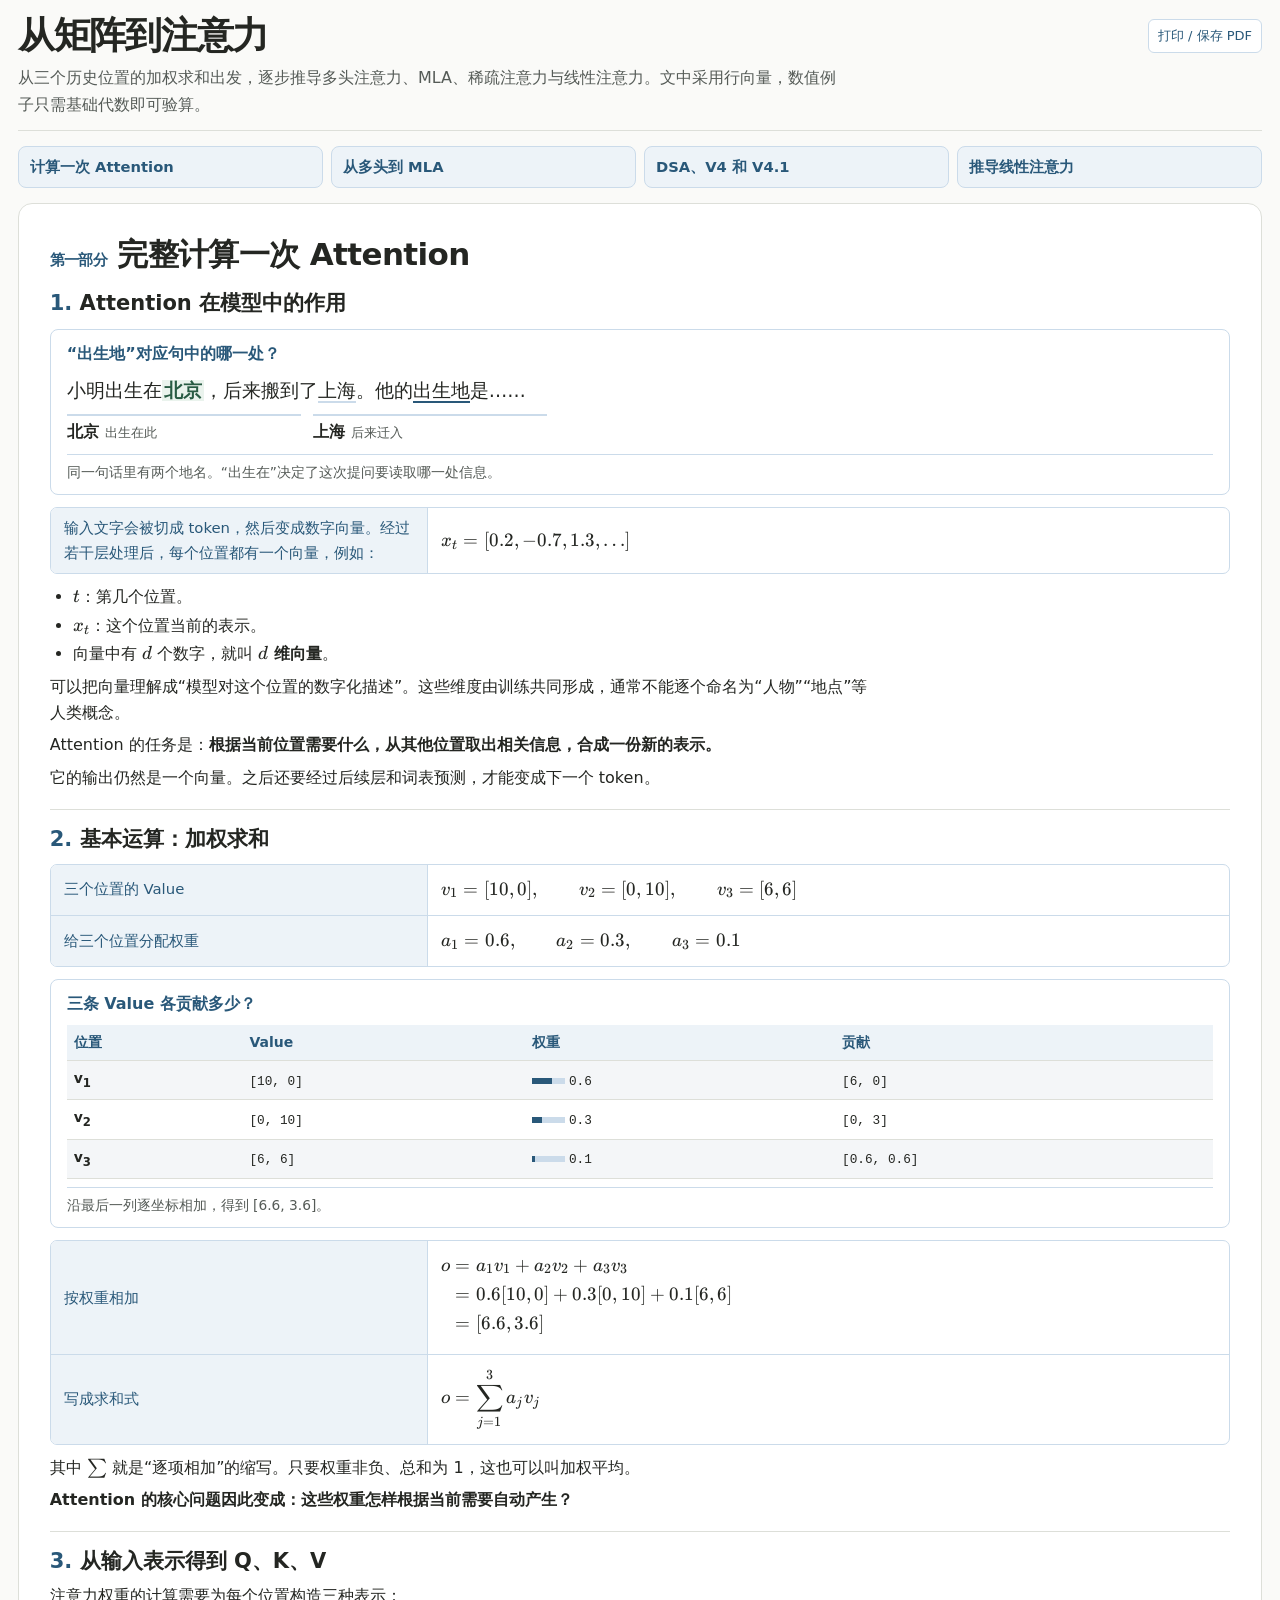
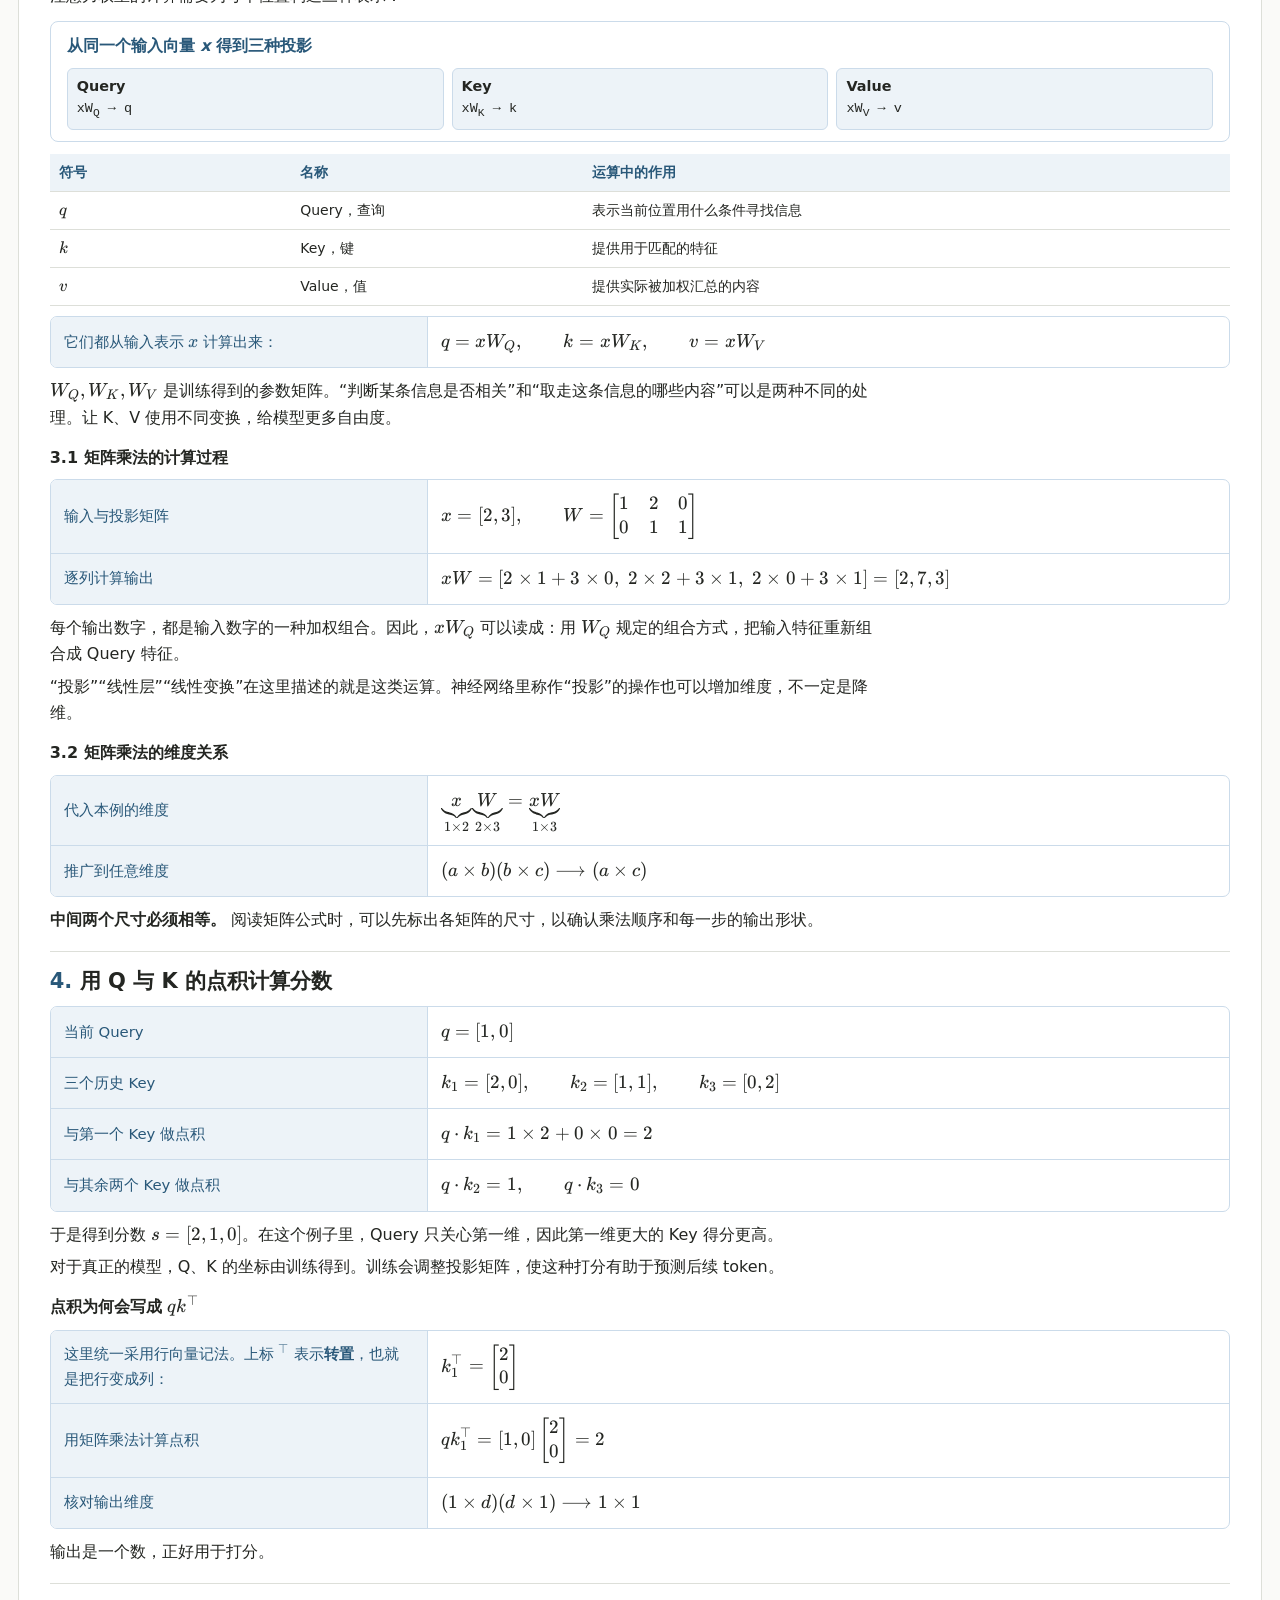
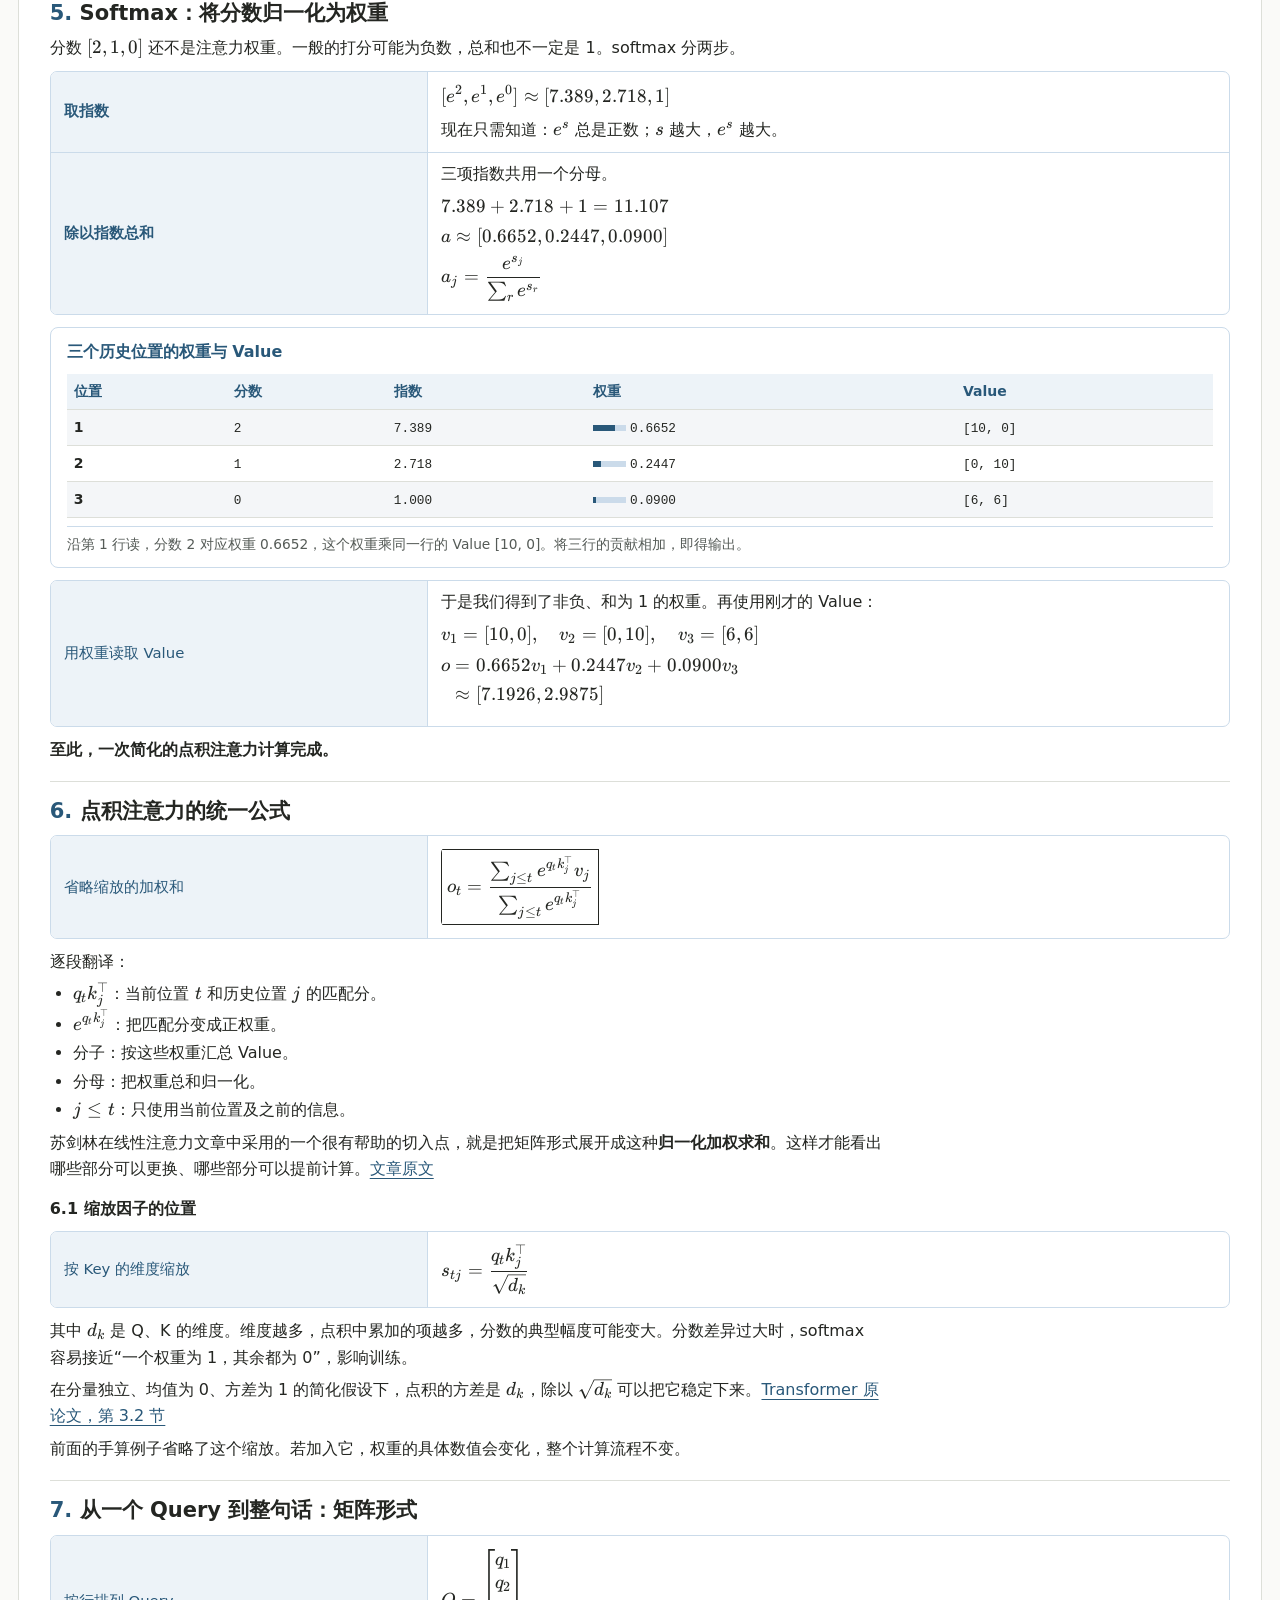
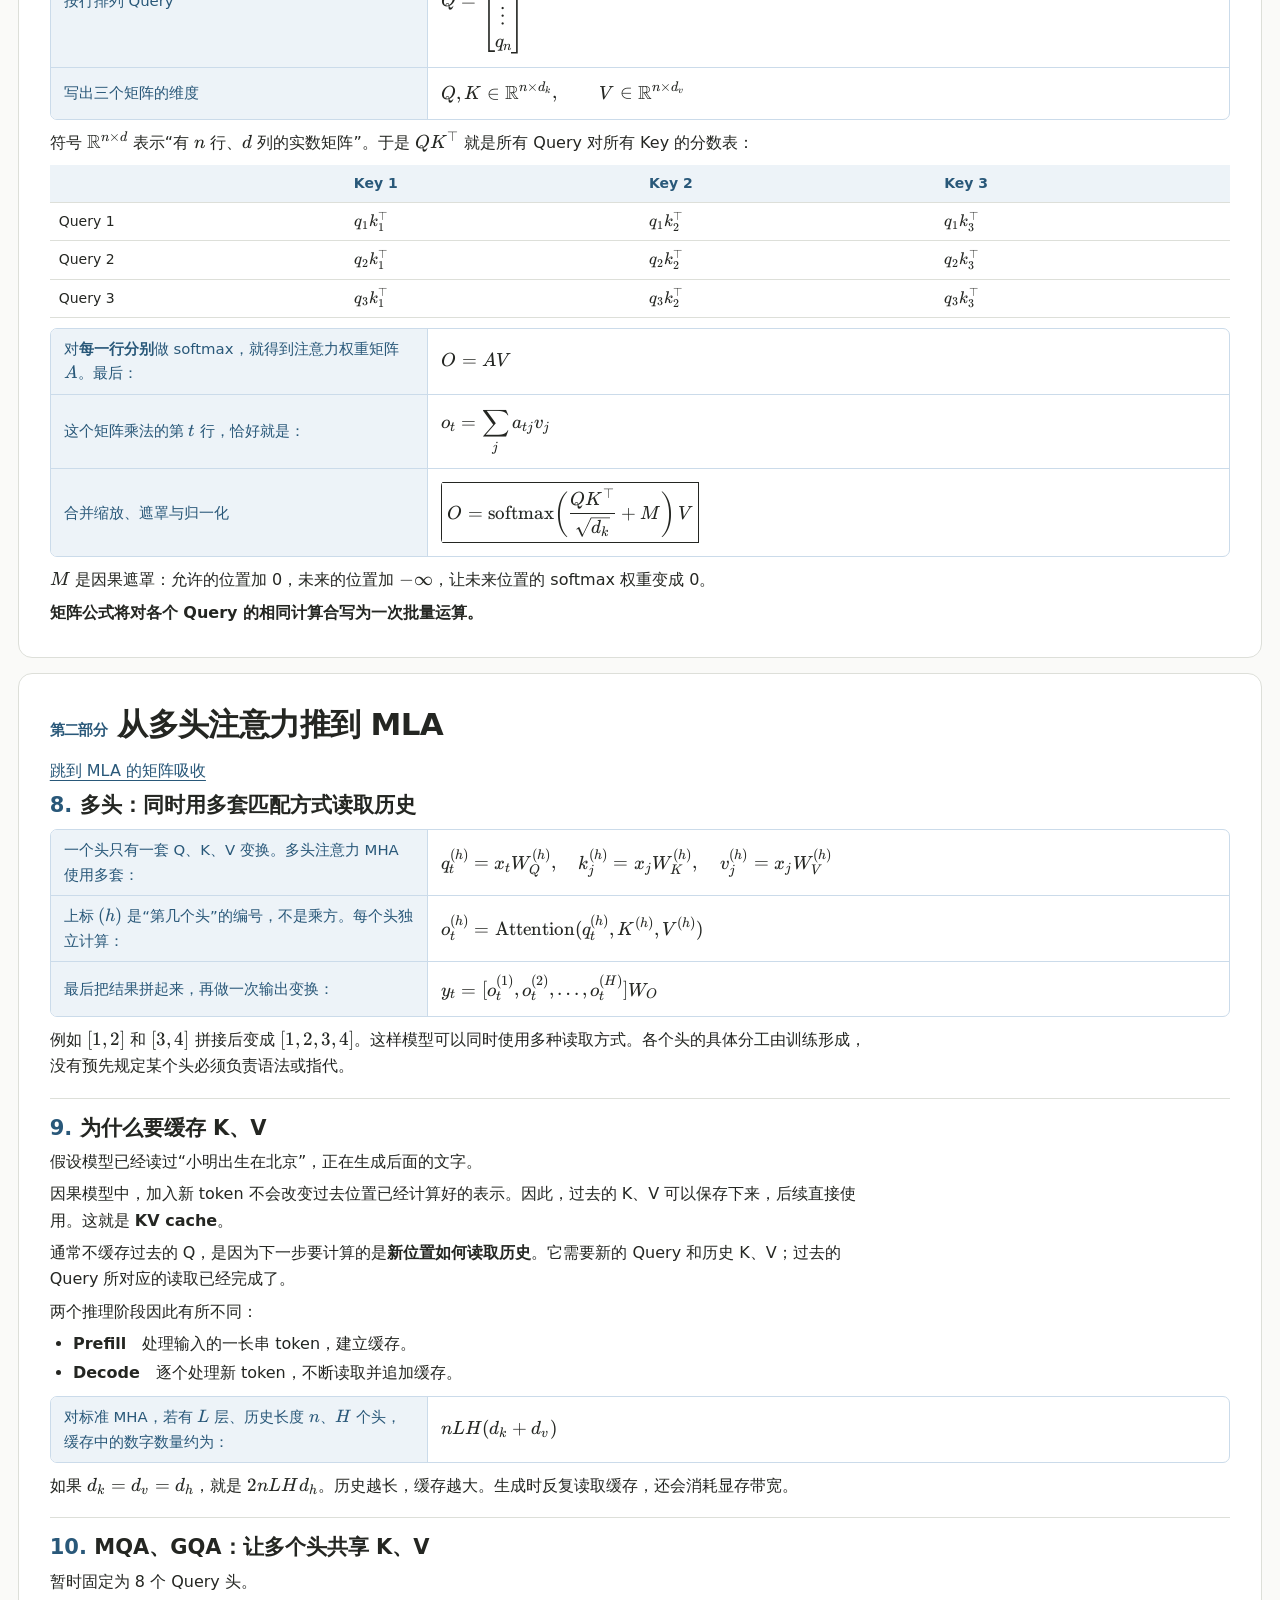
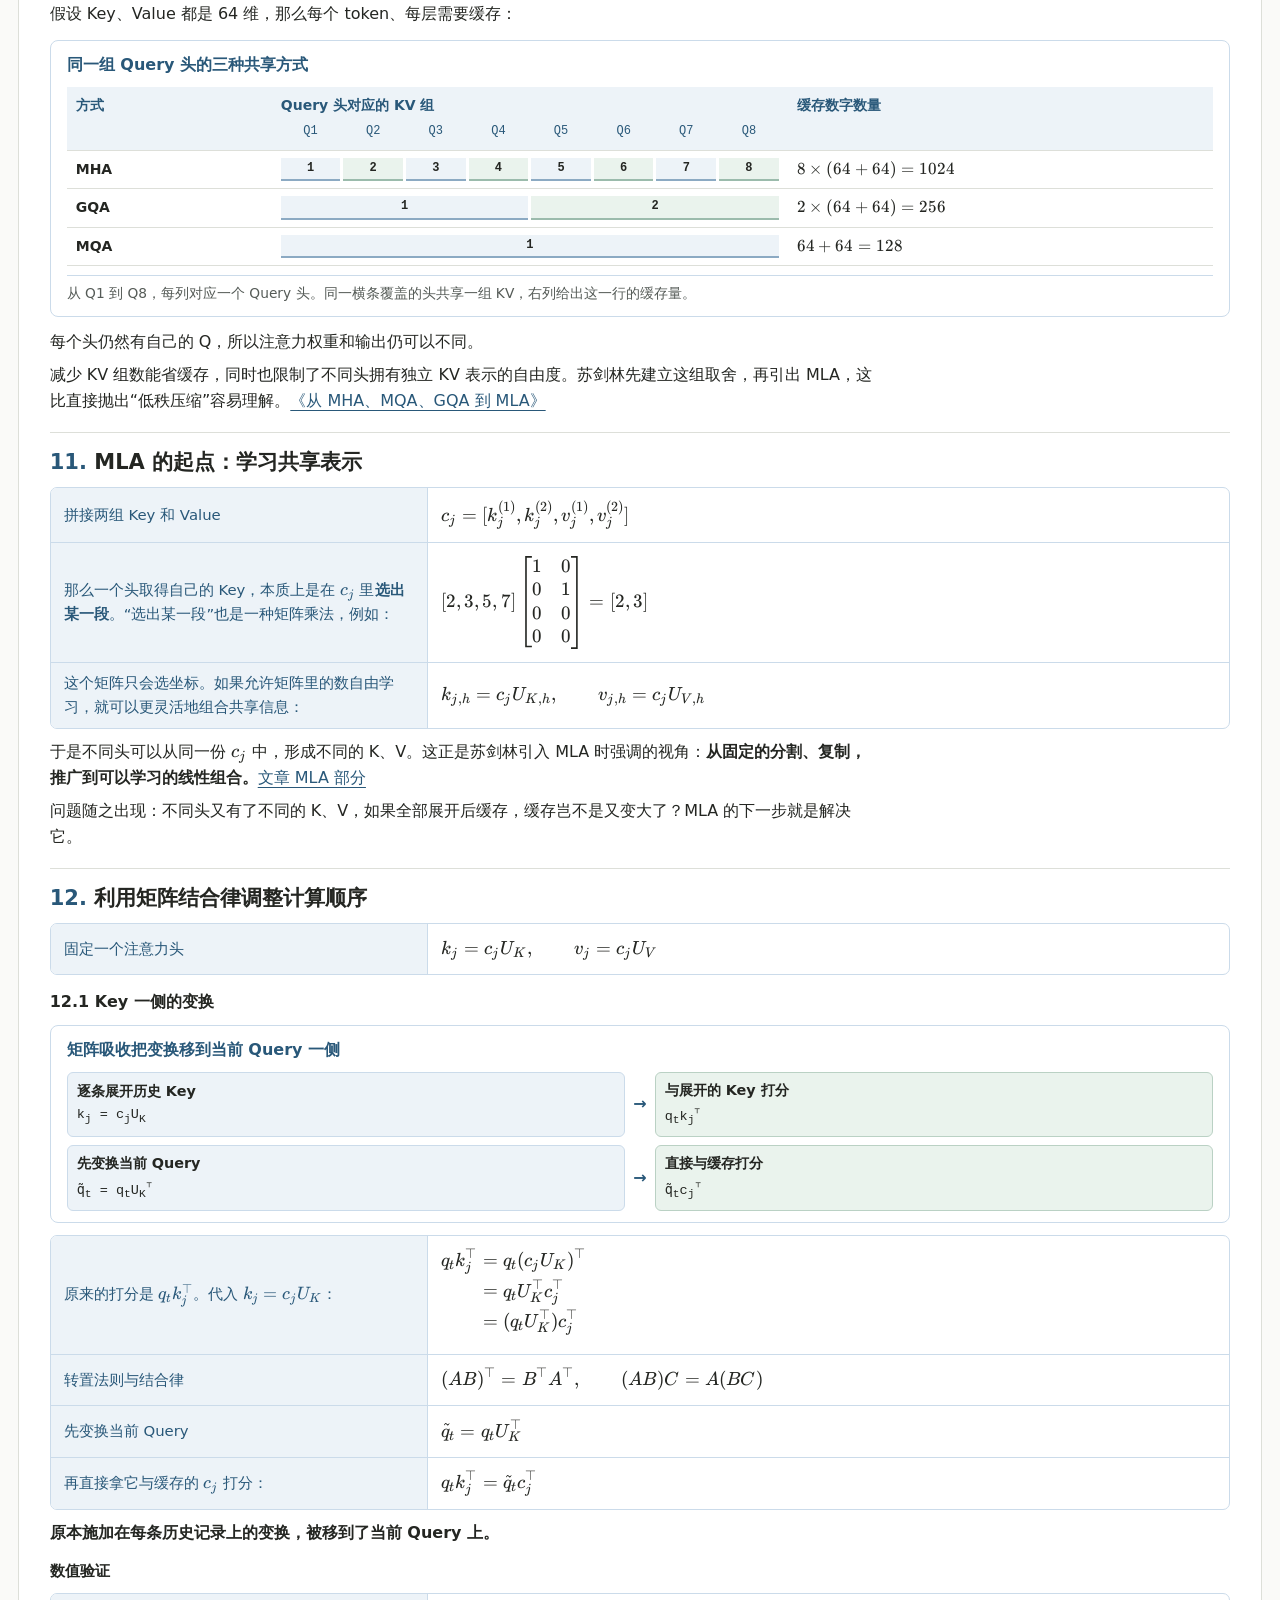
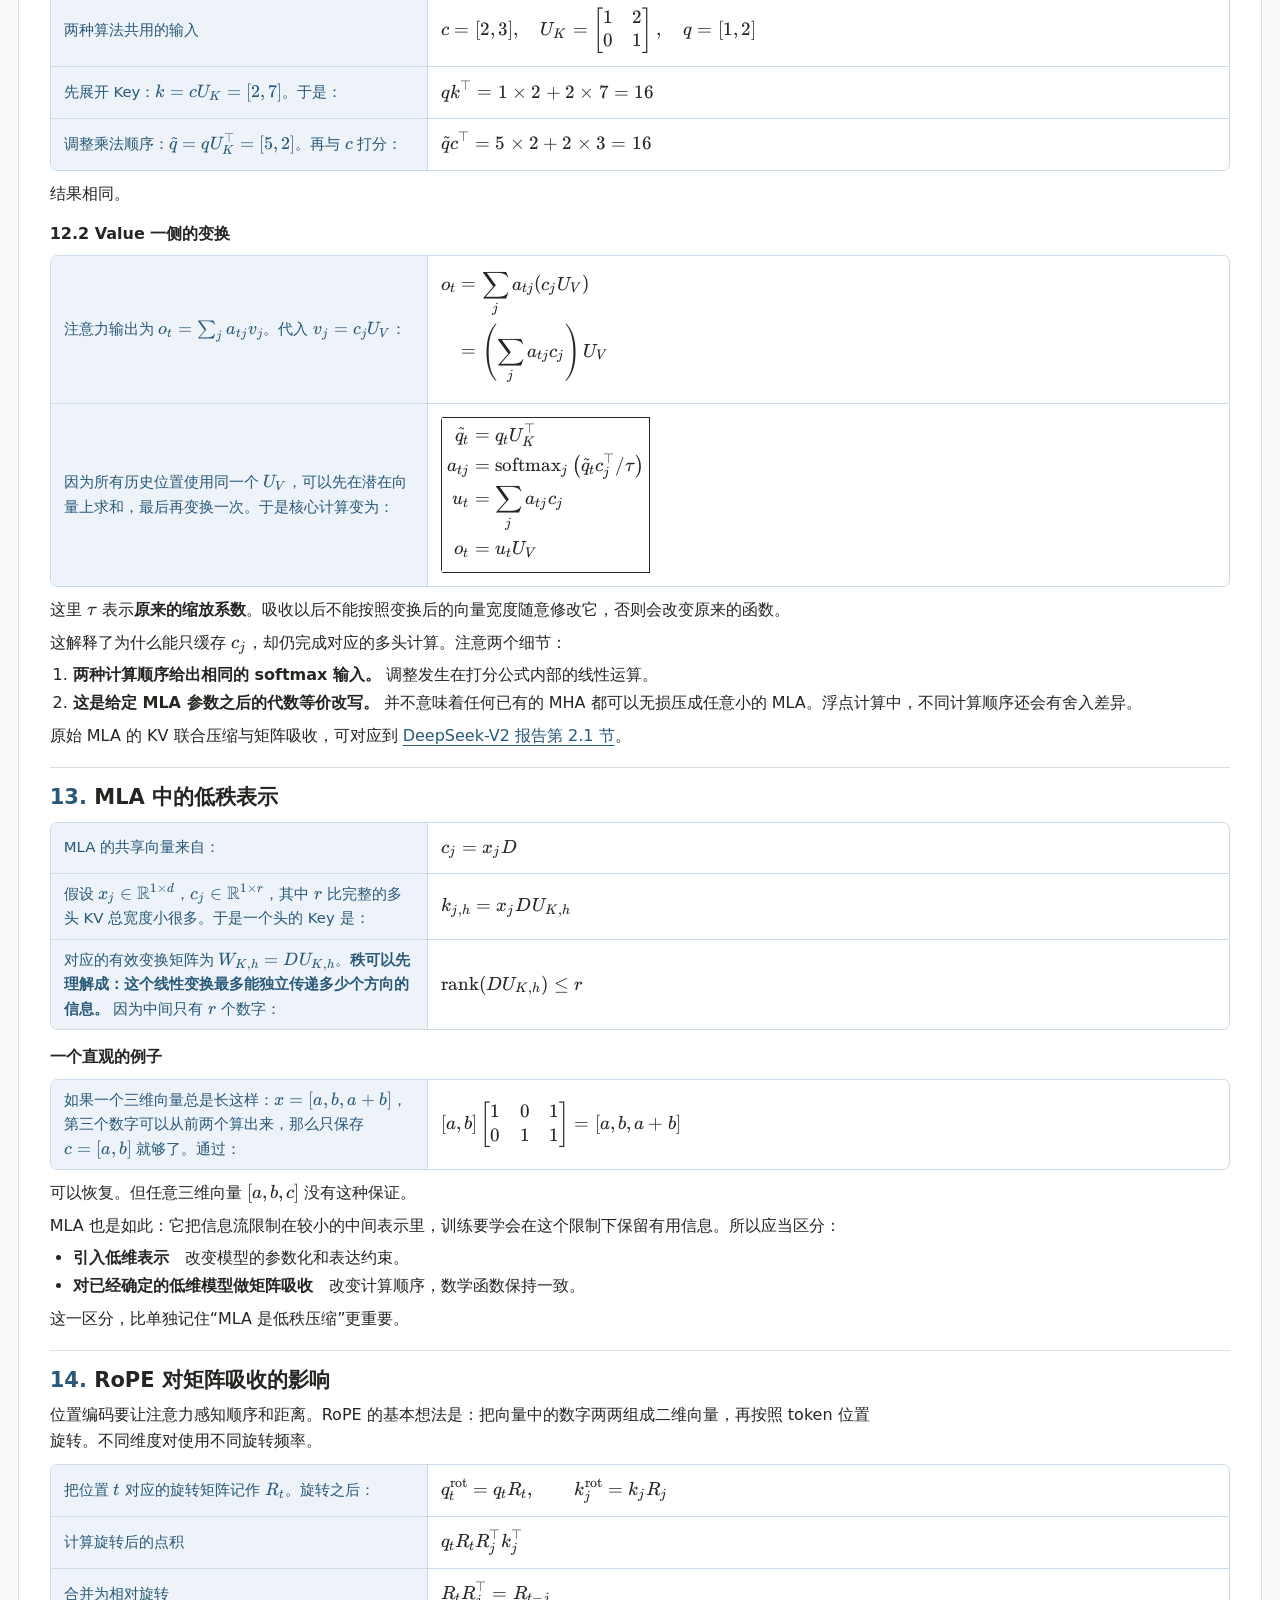
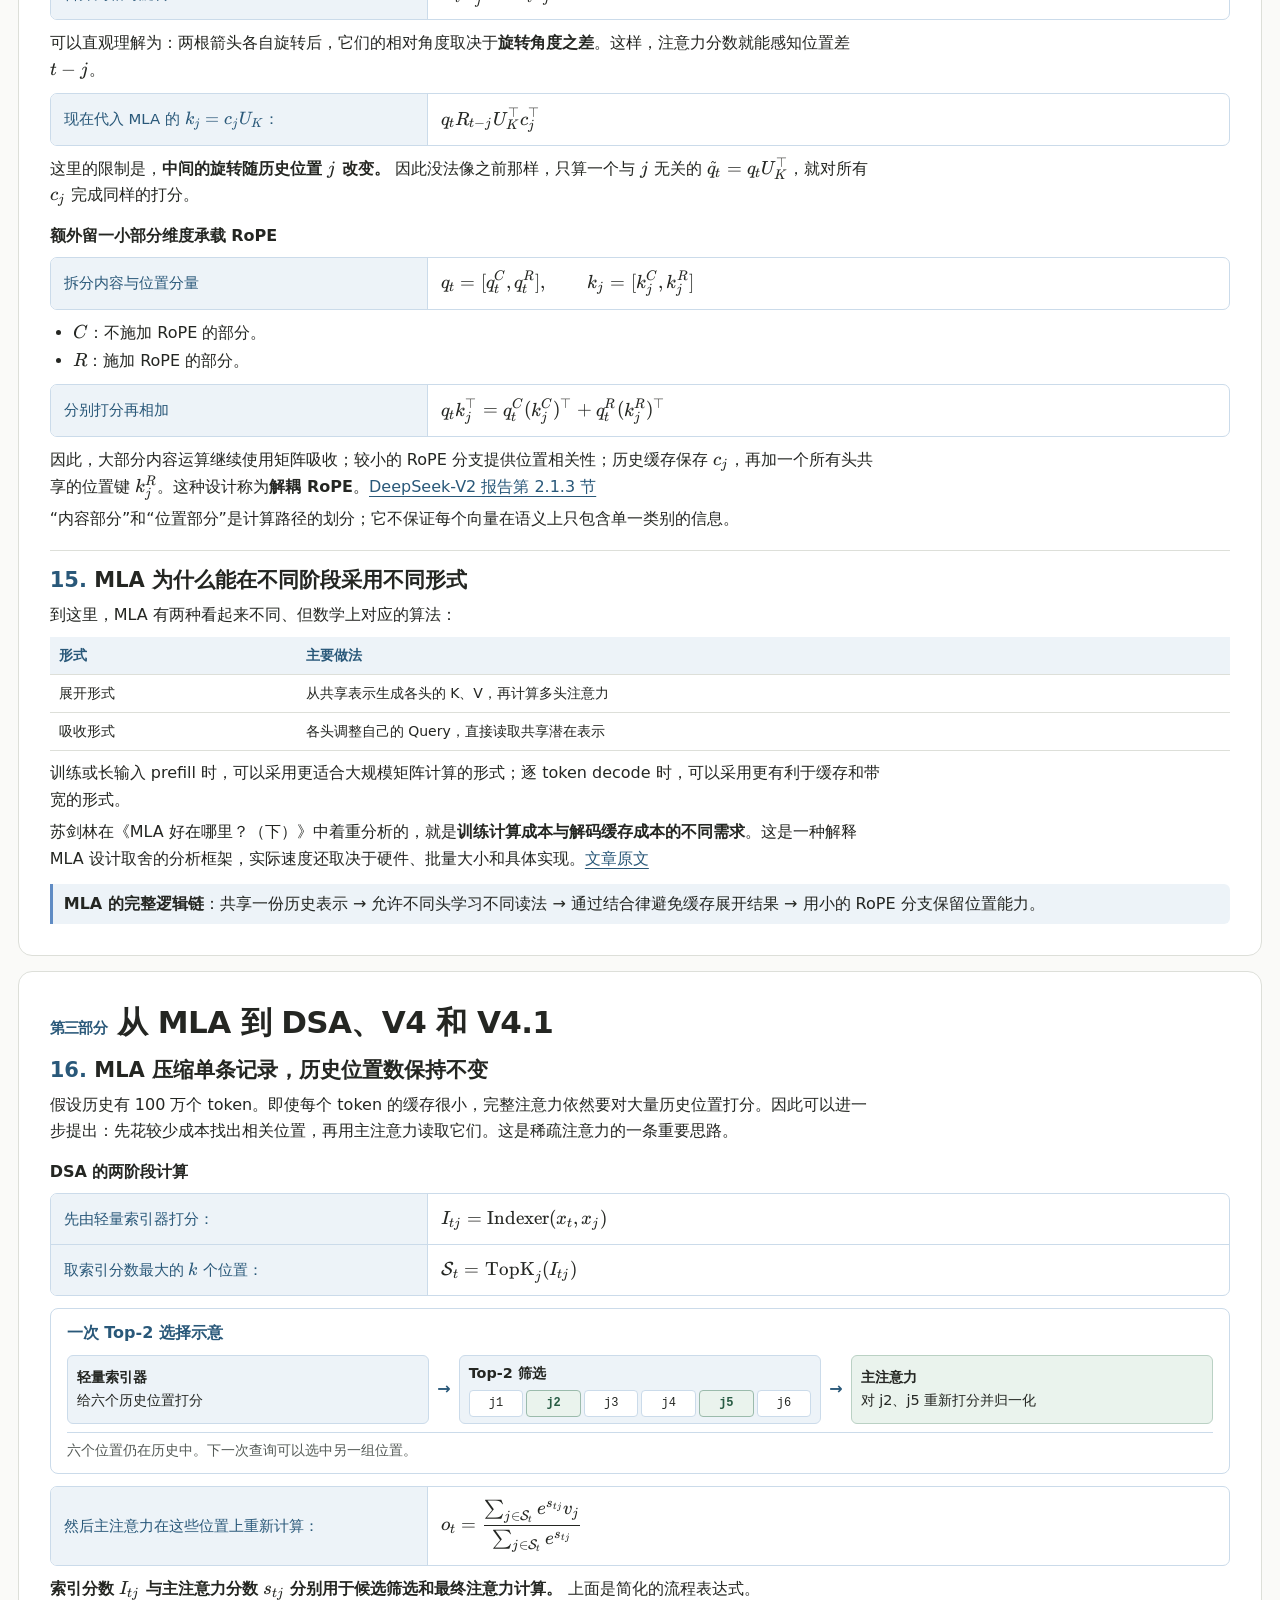
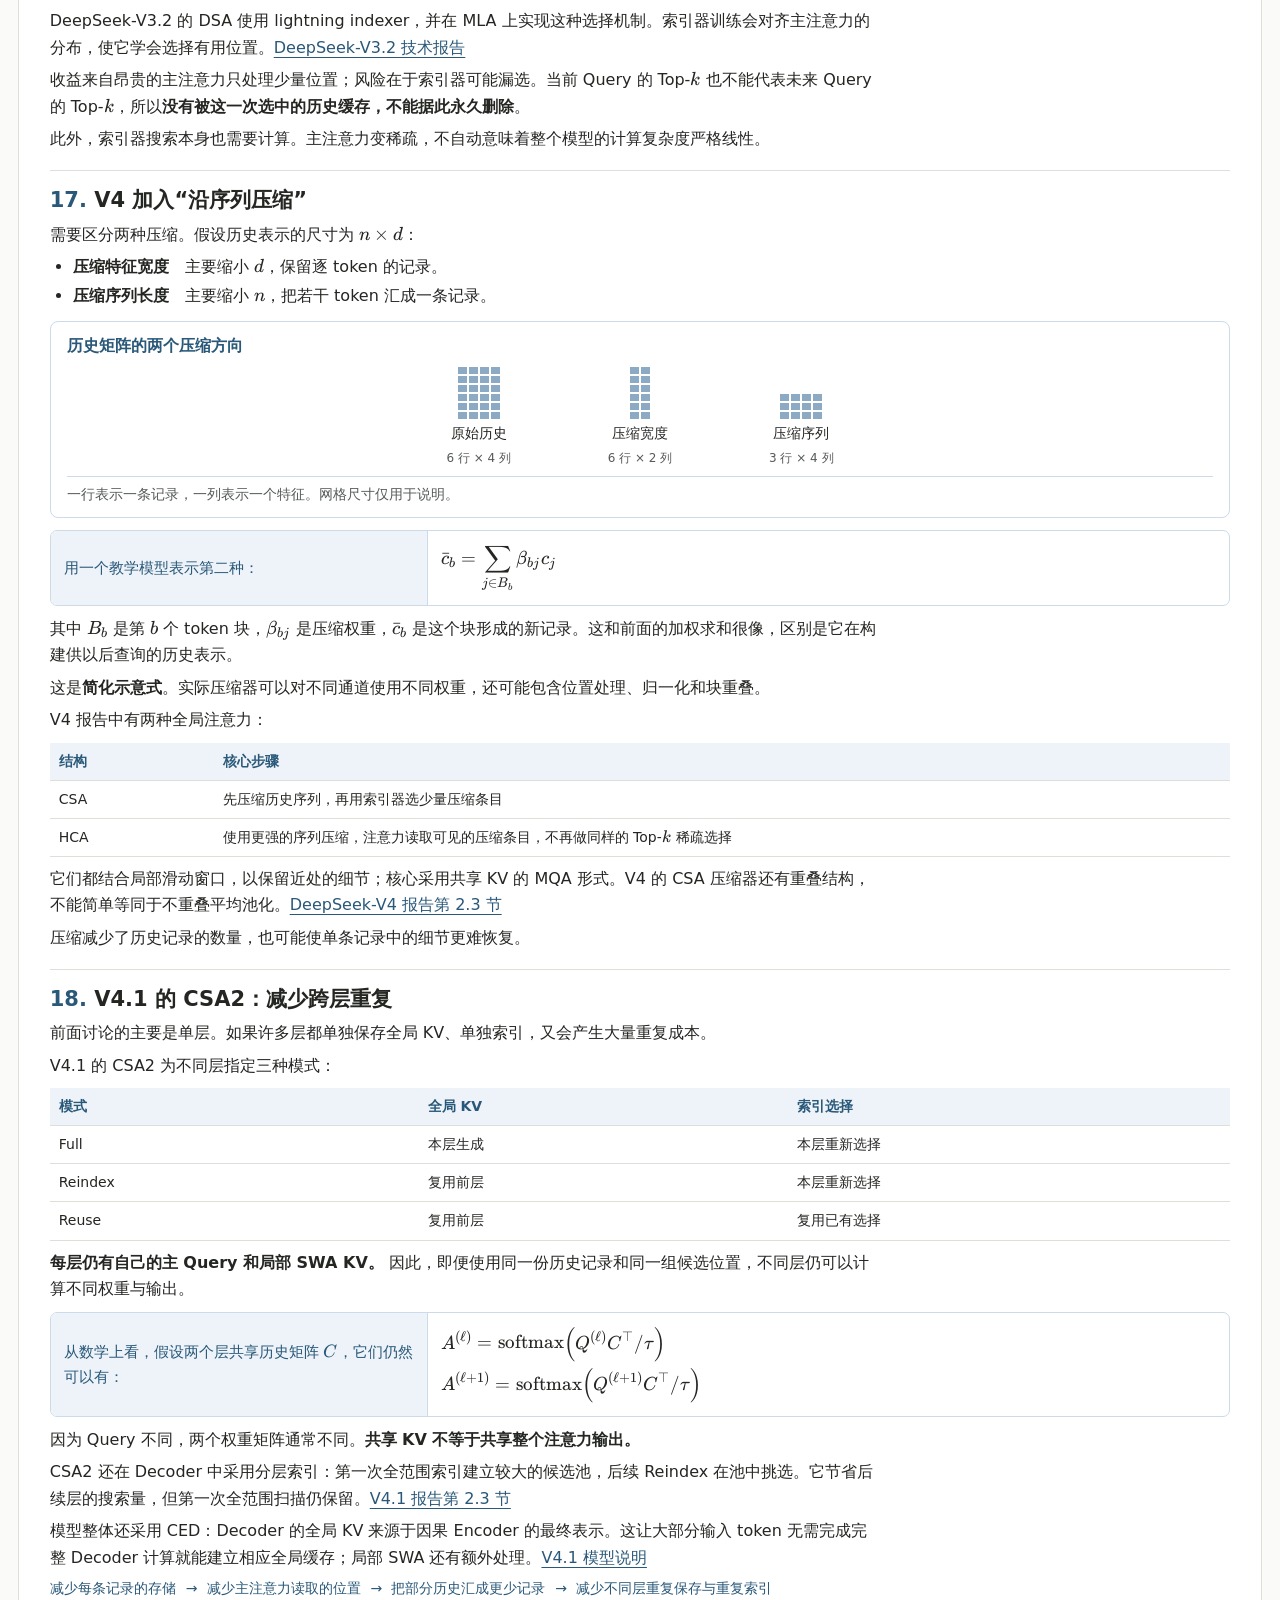
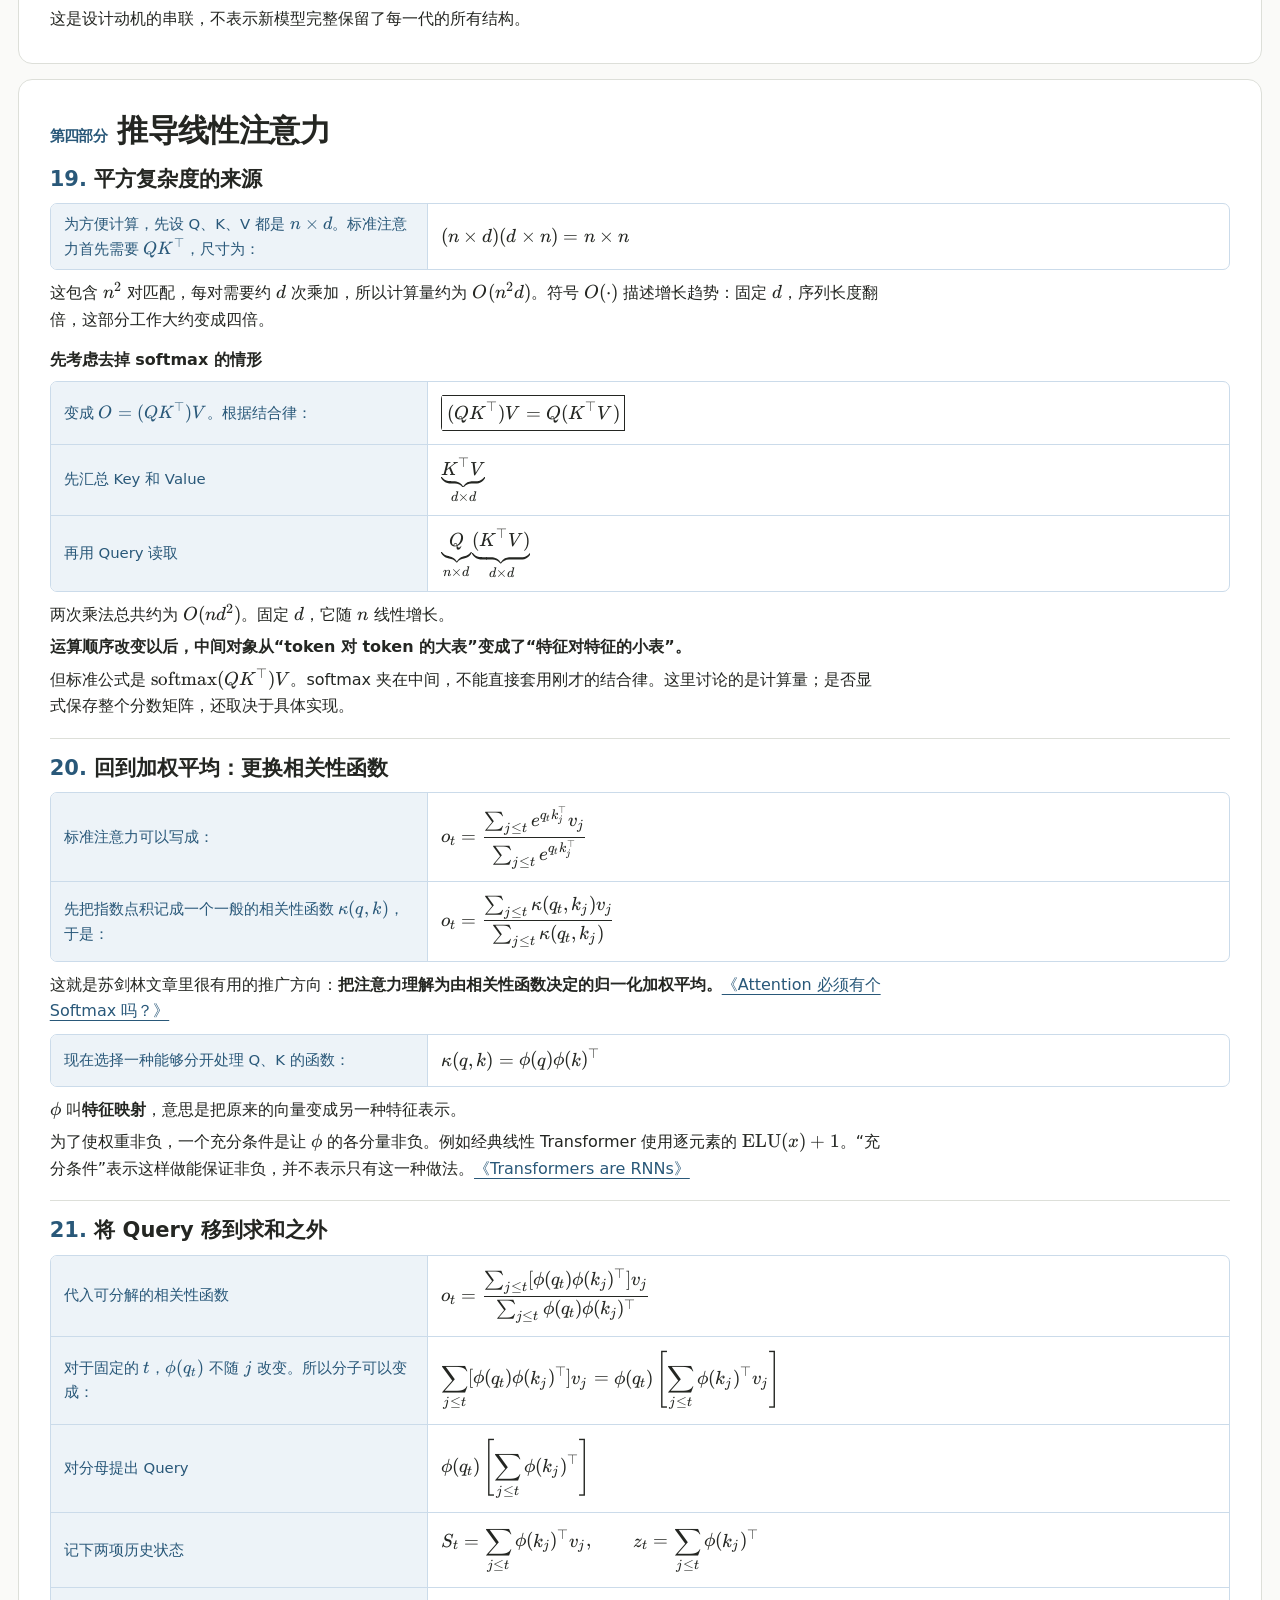
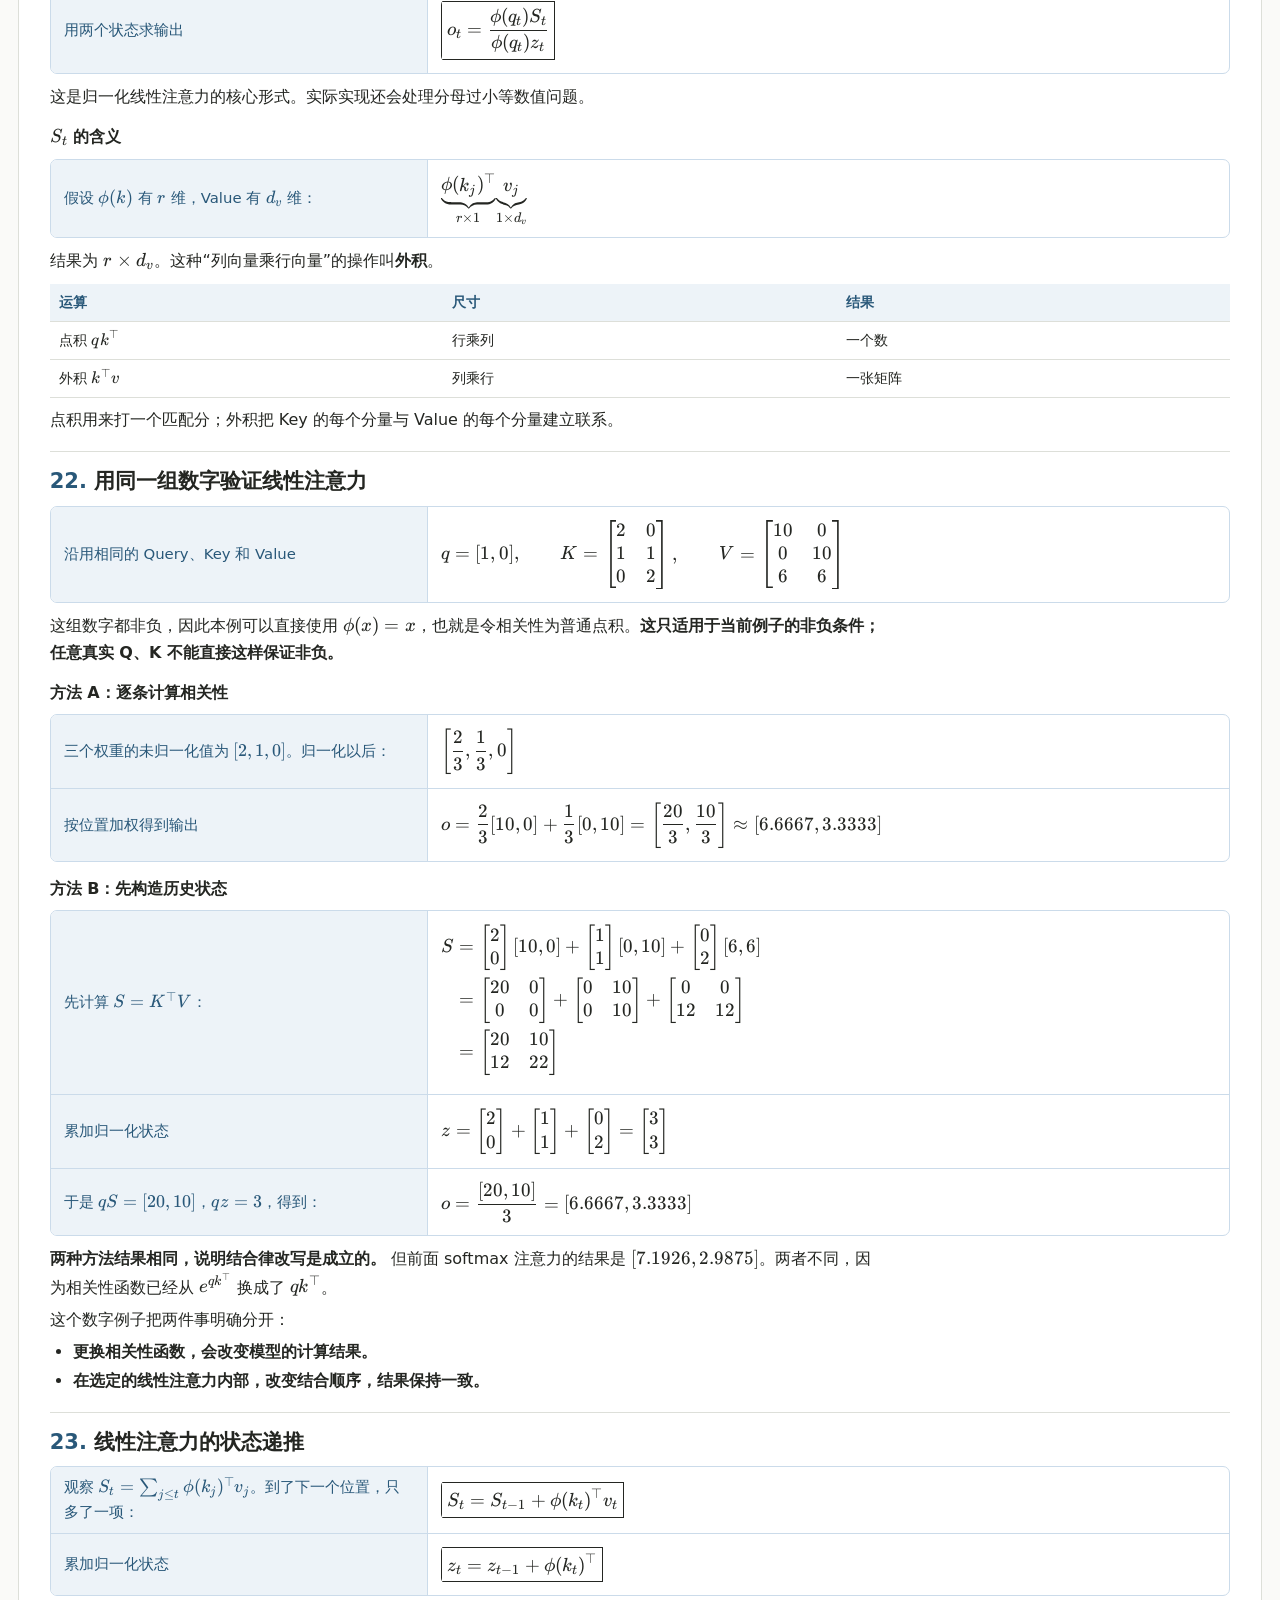
==== commit 43b6e187: "Align the attention guide with the infra notes layout" ====
--- a/notes/attention-from-matrices/index.html
+++ b/notes/attention-from-matrices/index.html
@@ -10,252 +10,239 @@
 <style>
 * { box-sizing: border-box; }
 html { scroll-padding-top: 16px; }
+body {
+  margin: 0 auto;
+  padding: 14px clamp(12px, 1.6vw, 18px) 22px;
+  background: var(--reader-paper, #fafaf8);
+  color: var(--reader-ink, #242622);
+  font: 16px/1.65 Inter, "Noto Sans CJK SC", "PingFang SC", "Microsoft YaHei", system-ui, sans-serif;
+  overflow-wrap: anywhere;
+}
+.attention-guide {
+  --guide-rule: var(--reader-rule, #dddfd9);
+  --guide-blue: var(--reader-blue, #295879);
+  --guide-blue-soft: var(--reader-blue-soft, #edf3f8);
+  --guide-blue-line: #cbdbea;
+  --guide-green: var(--reader-green, #285b43);
+  --guide-green-soft: var(--reader-green-soft, #eaf3ed);
+  --guide-muted: var(--reader-muted, #555b57);
+  --guide-math: #f4f6f8;
+}
+.attention-guide a { color: var(--guide-blue); text-underline-offset: .22em; }
+.attention-guide :is(a, button, [tabindex]):focus-visible {
+  outline: 2px solid var(--guide-blue);
+  outline-offset: 3px;
+}
+.guide-hero { border-bottom: 1px solid var(--guide-rule); margin-bottom: 15px; padding-bottom: 12px; }
+.guide-titlebar { display: flex; align-items: center; justify-content: space-between; flex-wrap: wrap; gap: 8px 16px; }
+.guide-titlebar h1 { margin: 0; }
+.guide-hero .subtitle { margin: 7px 0 0; max-width: 52em; color: var(--guide-muted); }
+.print-button {
+  padding: 5px 9px;
+  color: var(--guide-blue);
+  background: #fff;
+  border: 1px solid var(--guide-blue-line);
+  border-radius: 6px;
+  font: inherit;
+  font-size: 13px;
+  cursor: pointer;
+}
 
-body.reader-note.attention-guide {
-  --guide-rule: var(--reader-rule, #dddfd9);
-  --guide-ink: var(--reader-ink, #242622);
-  --guide-muted: var(--reader-muted, #555b57);
-  --guide-link: var(--reader-blue, #295879);
-  --guide-soft: var(--reader-blue-soft, #edf3f8);
-  --guide-math: #f6f7f5;
-  max-width: 980px;
-  margin: 0 auto;
-  padding: clamp(15px, 2.8vw, 36px) clamp(12px, 3.3vw, 34px) 33px;
-  background: var(--reader-paper, #fafaf8);
-  color: var(--guide-ink);
-  font: 16px/1.76 Inter, "Noto Sans CJK SC", "PingFang SC", "Microsoft YaHei", system-ui, sans-serif;
-  overflow-wrap: anywhere;
-}
-.attention-guide a { color: var(--guide-link); text-underline-offset: .22em; }
-.attention-guide :is(a, button):focus-visible { outline: 2px solid var(--guide-link); outline-offset: 3px; }
-.guide-hero { padding-bottom: 18px; border-bottom: 1px solid var(--guide-rule); }
-.guide-hero-row { display: flex; align-items: baseline; justify-content: space-between; flex-wrap: wrap; gap: 7px 16px; }
-.guide-hero h1 { margin: 0; font-size: clamp(28px, 5vw, 43px); line-height: 1.2; letter-spacing: -.042em; }
-.guide-hero .subtitle { margin: 9px 0 0; color: var(--guide-muted); }
-.print-button { padding: 5px 9px; color: var(--guide-muted); background: transparent; border: 1px solid var(--guide-rule); border-radius: 5px; font: inherit; font-size: 12px; cursor: pointer; }
+.guide-nav ul {
+  display: grid;
+  grid-template-columns: repeat(4, minmax(0, 1fr));
+  gap: 8px;
+  list-style: none;
+  margin: 0 0 15px;
+  padding: 0;
+}
+.guide-nav li { display: flex; }
+.guide-nav a {
+  flex: 1;
+  align-content: center;
+  padding: 8px 11px;
+  border: 1px solid var(--guide-blue-line);
+  border-radius: 8px;
+  background: var(--guide-blue-soft);
+  font-size: .92em;
+  font-weight: 650;
+  text-decoration: none;
+}
+.guide-nav a:hover { text-decoration: underline; }
 
-.article > p, .derivation-step p, .guide-part p { margin: 11px 0; }
-.article > p { max-width: 48em; }
-.article ul, .article ol { margin: 10px 0; padding-inline-start: 1.45em; }
-.article li + li { margin-top: 4px; }
+.guide-part {
+  margin: 0 0 15px;
+  padding: clamp(12px, 2.4vw, 34px);
+  background: #fff;
+  border: 1px solid var(--guide-rule);
+  border-radius: 14px;
+}
+.part-title {
+  display: flex;
+  align-items: baseline;
+  flex-wrap: wrap;
+  gap: 2px 10px;
+  margin: 0 0 15px;
+  font-size: clamp(21px, 2.7vw, 31px);
+  line-height: 1.25;
+  letter-spacing: -.02em;
+}
+.part-title small, .step-no { color: var(--guide-blue); }
+.part-title small { font-size: .48em; }
+.derivation-step + .derivation-step { margin-top: 18px; padding-top: 15px; border-top: 1px solid var(--guide-rule); }
+.section-title { margin: 0 0 7px; font-size: clamp(17px, 2.1vw, 21px); line-height: 1.35; }
+.sub-title { margin: 15px 0 4px; font-size: 1em; line-height: 1.45; }
+.article h5.sub-title { font-size: .94em; }
+.article p { margin: 6px 0; }
+.guide-part > p, .derivation-step > p { max-width: 52em; }
+.article ul, .article ol { margin: 6px 0; padding-inline-start: 1.45em; }
+.article li + li { margin-top: 2px; }
 .article li p { margin: 3px 0; }
-.article blockquote { margin: 15px 0; padding: 9px 13px; border-inline-start: 3px solid var(--guide-link); background: var(--guide-soft); border-radius: 0 5px 5px 0; }
+.article blockquote {
+  margin: 12px 0;
+  padding: 7px 11px;
+  border-inline-start: 3px solid #608cc4;
+  background: var(--guide-blue-soft);
+  border-radius: 0 6px 6px 0;
+}
 .article blockquote p { margin: 0; }
-.guide-part { margin-top: 34px; }
-.part-title { text-wrap: balance; margin: 0 0 12px; font-size: clamp(21px, 3.4vw, 29px); line-height: 1.35; letter-spacing: -.025em; }
-.derivation-step + .derivation-step { margin-top: 10px; }
-.derivation-step {
-  padding: clamp(12px, 2.5vw, 22px);
-  border: 1px solid var(--guide-rule);
-  border-radius: 8px;
-  background: #fff;
-  min-width: 0;
-}
-.derivation-step > :last-child { margin-bottom: 0; }
-.section-title { margin: 0 0 7px; font-size: clamp(17px, 2.6vw, 21px); line-height: 1.45; letter-spacing: -.013em; }
-.sub-title { margin: 19px 0 6px; font-size: 16px; line-height: 1.5; }
-.article h5.sub-title { font-size: 15px; }
-.equation, .table-wrap, .article pre { max-width: 100%; overflow-x: auto; overscroll-behavior-x: contain; scrollbar-width: thin; }
-.equation { margin: 12px 0; padding: 12px 10px; background: var(--guide-math); border-radius: 5px; overflow-y: hidden; }
+.guide-part > :last-child, .derivation-step > :last-child { margin-bottom: 0; }
+
+.equation, .table-wrap, .article pre { max-width: 100%; overflow-x: auto; overscroll-behavior-x: contain; }
+.equation { margin: 9px 0; padding: 8px 7px; background: var(--guide-math); border-radius: 6px; }
 .equation .katex-display { margin: 0; }
 .equation .katex-display > .katex { width: max-content; min-width: 100%; white-space: nowrap; }
 .inline-math { white-space: nowrap; }
-.table-wrap { margin: 14px 0; }
-.attention-guide table { border-collapse: collapse; width: 100%; font-size: 14px; line-height: 1.6; }
-.attention-guide :is(th, td) { min-width: 85px; padding: 8px 10px; border-bottom: 1px solid var(--guide-rule); text-align: start; vertical-align: top; }
-.attention-guide th { background: var(--guide-math); }
-.article pre { margin: 12px 0; padding: 11px 13px; background: var(--guide-math); border-radius: 5px; font-size: 13px; }
-.article code { font-family: ui-monospace, SFMono-Regular, Consolas, "PingFang SC", monospace; }
-.guide-footer { display: flex; justify-content: space-between; flex-wrap: wrap; gap: 5px 12px; margin-top: 26px; padding-top: 11px; border-top: 1px solid var(--guide-rule); color: var(--guide-muted); font-size: 12px; }
+.table-wrap { margin: 9px 0; }
+.attention-guide table { border-collapse: collapse; width: 100%; font-size: .875em; }
+.attention-guide :is(th, td) { min-width: 85px; padding: 7px 9px; border-bottom: 1px solid var(--guide-rule); text-align: start; vertical-align: top; }
+.attention-guide thead th { background: var(--guide-blue-soft); color: var(--guide-blue); }
+.article pre { margin: 10px 0; padding: 10px 12px; background: var(--guide-math); border-radius: 6px; font-size: .84em; }
+.article code, .num { font-family: ui-monospace, SFMono-Regular, Consolas, monospace; }
+.calculation { margin: 10px 0; border: 1px solid var(--guide-blue-line); border-radius: 7px; overflow: hidden; }
+.calc-row { display: grid; grid-template-columns: minmax(0, 32%) minmax(0, 1fr); }
+.calc-row + .calc-row { border-top: 1px solid var(--guide-blue-line); }
+.operation, .working { min-width: 0; padding: 8px 13px; align-content: center; }
+.operation { background: var(--guide-blue-soft); border-inline-end: 1px solid var(--guide-blue-line); color: var(--guide-blue); font-size: .93em; }
+.operation > :first-child, .working > :first-child { margin-top: 0; }
+.operation > :last-child, .working > :last-child { margin-bottom: 0; }
+.working .equation { margin: 3px 0; padding: 2px 0; background: transparent; }
+.working .katex-display > .katex, .working .katex-html { text-align: left; }
 
-@media (max-width: 540px) {
-  body.reader-note.attention-guide { font-size: 15px; }
-  .guide-part { margin-top: 26px; }
+.plate { margin: 12px 0; padding: 11px clamp(9px, 1.6vw, 16px); background: #fff; border: 1px solid var(--guide-blue-line); border-radius: 8px; }
+.plate figcaption { margin-bottom: 8px; color: var(--guide-blue); font-size: 1em; font-weight: 700; }
+.plate .legend { margin-top: 8px; border-top: 1px solid var(--guide-blue-line); padding-top: 6px; color: var(--guide-muted); font-size: .86em; }
+.sentence { font-size: 1.16em; }
+.sentence mark { padding: 0 2px; background: var(--guide-green-soft); color: var(--guide-green); font-weight: 650; }
+.sentence .place { border-bottom: 2px solid var(--guide-blue-line); }
+.queryword { border-bottom: 2px solid var(--guide-blue); }
+.relations { display: flex; gap: 12px; max-width: 30em; margin-top: 8px; }
+.relations > span { flex: 1; border-top: 2px solid var(--guide-blue-line); padding-top: 3px; font-weight: 650; }
+.relations small { margin-inline-start: .5em; font-weight: 400; color: var(--guide-muted); }
+.plate .plot-table :is(th, td) { min-width: 0; padding: 6px 7px; vertical-align: middle; }
+.plate .plot-table tbody tr:nth-child(odd) { background: var(--guide-math); }
+.num { font-size: .91em; }
+.meter { display: inline-block; width: clamp(16px, 2.6vw, 39px); height: 6px; background: var(--guide-blue-line); vertical-align: middle; margin-inline-end: 4px; }
+.meter i { display: block; height: 100%; background: var(--guide-blue); }
+.allocation, .slots { display: grid; grid-template-columns: repeat(8, minmax(0, 1fr)); gap: 3px; text-align: center; font: 12px/1.8 ui-monospace, monospace; }
+.allocation strong { background: var(--guide-blue-soft); border-bottom: 2px solid #8caac3; }
+.allocation strong:nth-child(even) { background: var(--guide-green-soft); border-color: #9bbbac; }
+.merged .alloccol { width: 45%; }
+.merged .alloccol > span { display: block; margin-bottom: 4px; }
+.slots { grid-template-columns: repeat(6, minmax(0, 1fr)); margin-top: 4px; }
+.slots span { padding: 2px 0; background: #fff; border: 1px solid var(--guide-blue-line); border-radius: 4px; }
+.slots .chosen { background: var(--guide-green-soft); border-color: #9bbbac; color: var(--guide-green); font-weight: 700; }
+.axes, .state-eq { display: flex; align-items: center; justify-content: space-around; gap: 5px; max-width: 34em; margin-inline: auto; }
+.axes > div, .state-eq > div { display: grid; justify-items: center; text-align: center; gap: 3px; }
+.axes { align-items: end; font-size: .88em; }
+.axes small, .state-eq small { color: var(--guide-muted); font-size: 12px; }
+.cellmap { display: grid; grid-template-columns: repeat(var(--cols), 9px); grid-auto-rows: 7px; gap: 2px; }
+.cellmap i { background: #8caac3; }
+.matrix2 { display: grid; grid-template-columns: repeat(2, 1.35em); gap: 1px; padding-inline: 3px; border-inline: 2px solid #8caac3; font: 14px/1.4 ui-monospace, monospace; }
+.matrix2 span { background: var(--guide-blue-soft); }
+.article .chain { display: flex; flex-wrap: wrap; gap: 4px 10px; padding: 0; list-style: none; font-size: .88em; color: var(--guide-blue); }
+.article .chain li { margin: 0; }
+.chain li + li::before { content: "→"; margin-inline-end: 9px; }
+
+.flow { display: grid; grid-template-columns: repeat(2, minmax(0, 1fr) auto) minmax(0, 1fr); gap: 8px; align-items: stretch; }
+.projection-grid { display: grid; grid-template-columns: repeat(3, minmax(0, 1fr)); gap: 8px; }
+.flow-pair { grid-template-columns: minmax(0, 1fr) auto minmax(0, 1fr); }
+.flow + .flow { margin-top: 8px; }
+.flow-node {
+  min-width: 0;
+  align-content: center;
+  padding: 6px 9px;
+  background: var(--guide-blue-soft);
+  border: 1px solid var(--guide-blue-line);
+  border-radius: 6px;
+  font-size: .9em;
+}
+.flow-result { background: var(--guide-green-soft); border-color: #bad1c4; }
+.flow-node :is(strong, code) { display: block; }
+.flow-node code { font-size: .94em; }
+.flow-arrow { align-self: center; justify-self: center; color: var(--guide-blue); font-weight: 700; }
+.guide-footer { display: flex; justify-content: space-between; flex-wrap: wrap; gap: 5px 12px; margin-top: 18px; color: var(--guide-muted); font-size: .8em; }
+
+@media screen and (max-width: 760px) {
+  .guide-nav ul { grid-template-columns: repeat(2, minmax(0, 1fr)); }
+  .calc-row { grid-template-columns: minmax(0, 1fr); }
+  .operation { border-inline-end: 0; }
+}
+@media screen and (max-width: 540px) {
+  body.attention-guide { font-size: 15px; }
+  .guide-part { border-radius: 9px; }
+  .flow { grid-template-columns: minmax(0, 1fr); gap: 3px; }
+  .flow-arrow { transform: rotate(90deg); }
+  .plate .plot-table :is(td, th) { padding: 5px 3px; }
+  .merged table, .merged :is(thead, tbody) { display: block; }
+  .merged tr { display: grid; grid-template-columns: 3.4em minmax(0, 1fr); align-items: center; border-bottom: 1px solid var(--guide-blue-line); }
+  .merged tr :is(td, th) { border: 0; }
+  .merged th[scope="row"] { white-space: nowrap; align-self: start; }
+  .merged .alloccol { width: auto; }
+  .merged thead th:last-child { display: none; }
+  .merged tbody td:last-child { grid-column: 2; }
+  .merged tbody td:last-child::before { content: "缓存量 "; color: var(--guide-muted); }
 }
 @media (pointer: coarse) {
-  .print-button { min-height: 44px; }
+  .print-button, .guide-nav a { min-height: 44px; }
 }
 @media print {
-  body.reader-note.attention-guide { max-width: none; padding: 0; background: #fff; font-size: 11pt; line-height: 1.55; }
-  .print-button, .guide-footer a { display: none; }
-  .guide-hero h1 { font-size: 27pt; }
+  body.reader-note.attention-guide { max-width: none; padding: 0; background: #fff; font-size: 10pt; line-height: 1.5; }
+  .print-button, .guide-nav, .guide-footer a { display: none; }
+  .reader-note main > .guide-hero h1 { font-size: 27pt; }
+  .guide-part { padding: 0; border: 0; }
   .guide-part + .guide-part { break-before: page; margin-top: 0; }
-  .derivation-step { padding: 0; border: 0; background: transparent; }
-  .derivation-step + .derivation-step { margin-top: 15pt; }
   .attention-guide :is(h2, h3, h4, h5) { break-after: avoid; }
   .attention-guide p { widows: 3; orphans: 3; }
-  .equation, .table-wrap { overflow: visible; }
-  .equation, .article pre, .article blockquote, .attention-guide tr { break-inside: avoid; }
+  .equation, .table-wrap, .calculation { overflow: visible; }
+  .equation, .plate, .calc-row, .article pre, .article blockquote, .attention-guide tr { break-inside: avoid; }
+  .plate, .operation { print-color-adjust: exact; }
   .attention-guide thead { display: table-header-group; }
   @page { size: A4; margin: 17mm; }
 }
 </style>
 <style>@font-face{font-family:KaTeX_AMS;font-style:normal;font-weight:400;font-display:swap;src:url([data-uri]) format("woff2")}@font-face{font-family:KaTeX_Caligraphic;font-style:normal;font-weight:700;font-display:swap;src:url([data-uri]) format("woff2")}@font-face{font-family:KaTeX_Caligraphic;font-style:normal;font-weight:400;font-display:swap;src:url([data-uri]) format("woff2")}@font-face{font-family:KaTeX_Fraktur;font-style:normal;font-weight:700;font-display:swap;src:url([data-uri]) format("woff2")}@font-face{font-family:KaTeX_Fraktur;font-style:normal;font-weight:400;font-display:swap;src:url([data-uri]) format("woff2")}@font-face{font-family:KaTeX_Main;font-style:normal;font-weight:700;font-display:swap;src:url([data-uri]) format("woff2")}@font-face{font-family:KaTeX_Main;font-style:italic;font-weight:700;font-display:swap;src:url([data-uri]) format("woff2")}@font-face{font-family:KaTeX_Main;font-style:italic;font-weight:400;font-display:swap;src:url([data-uri]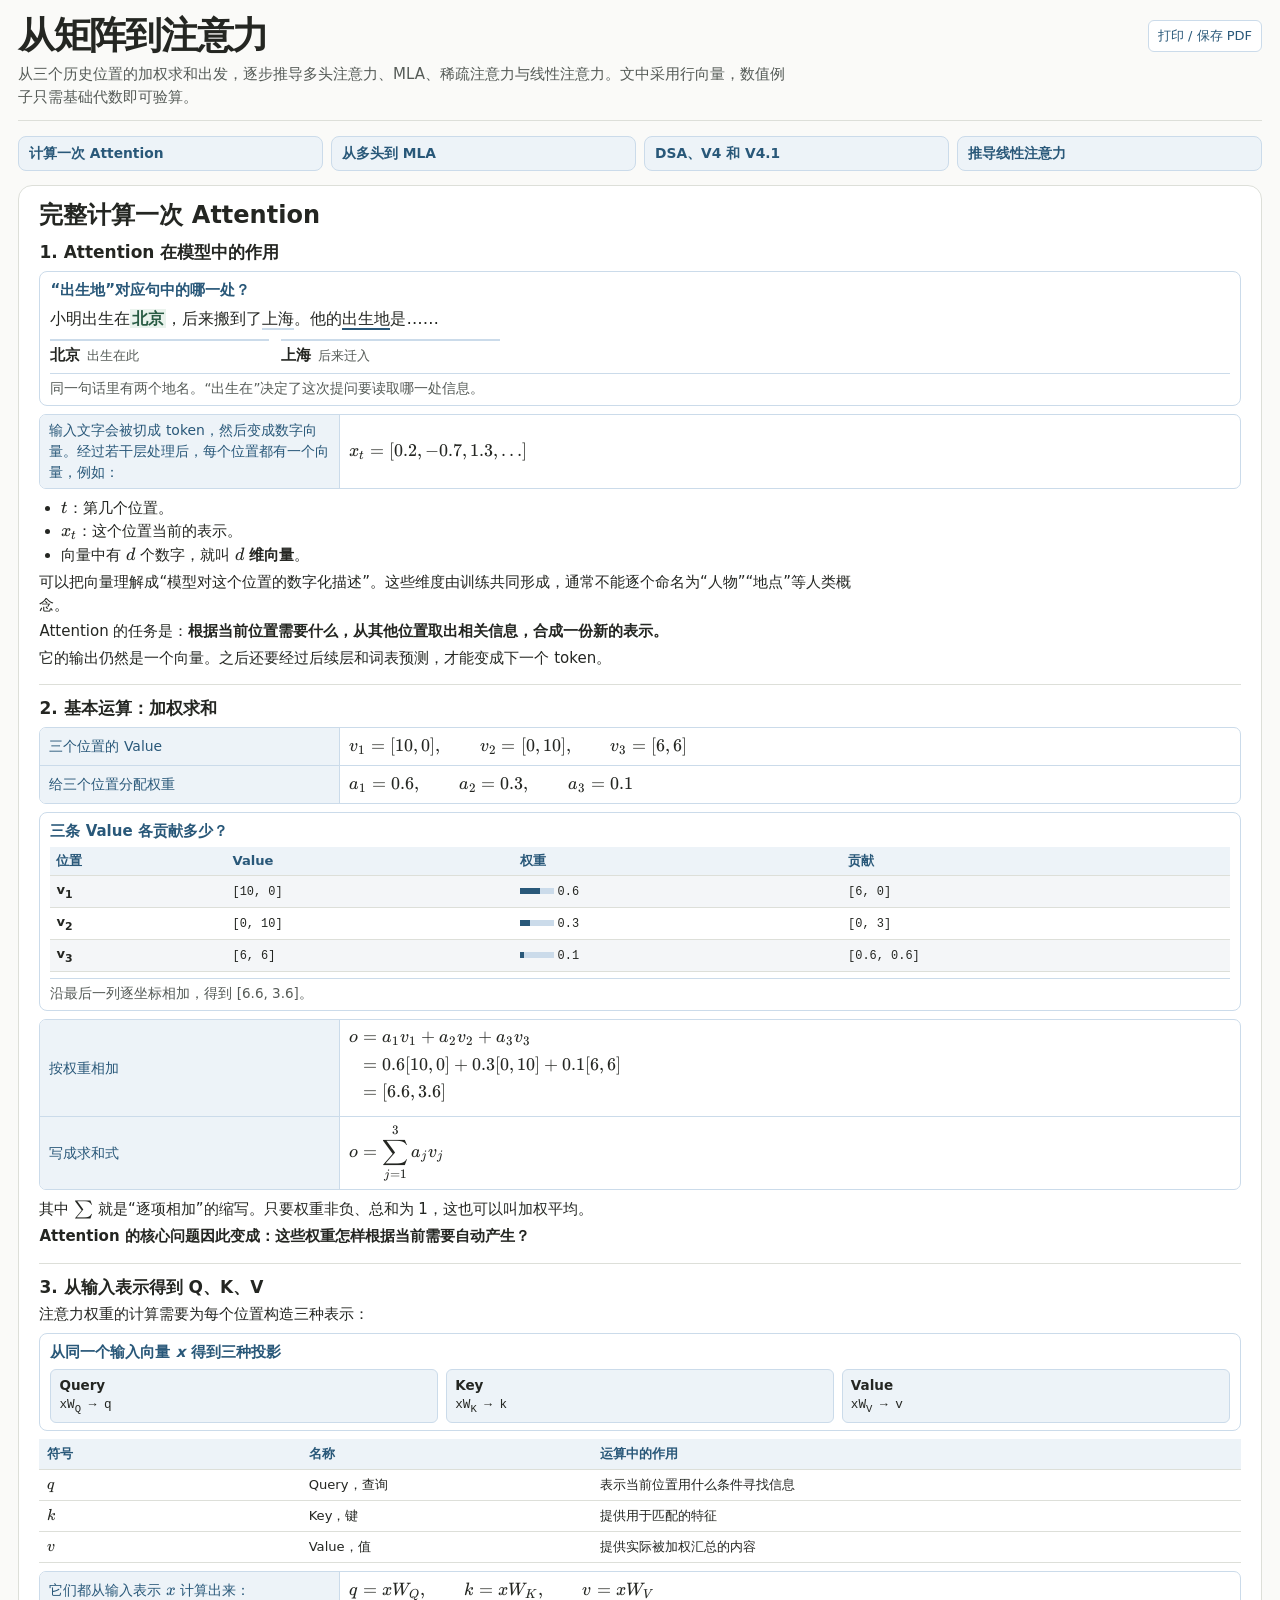
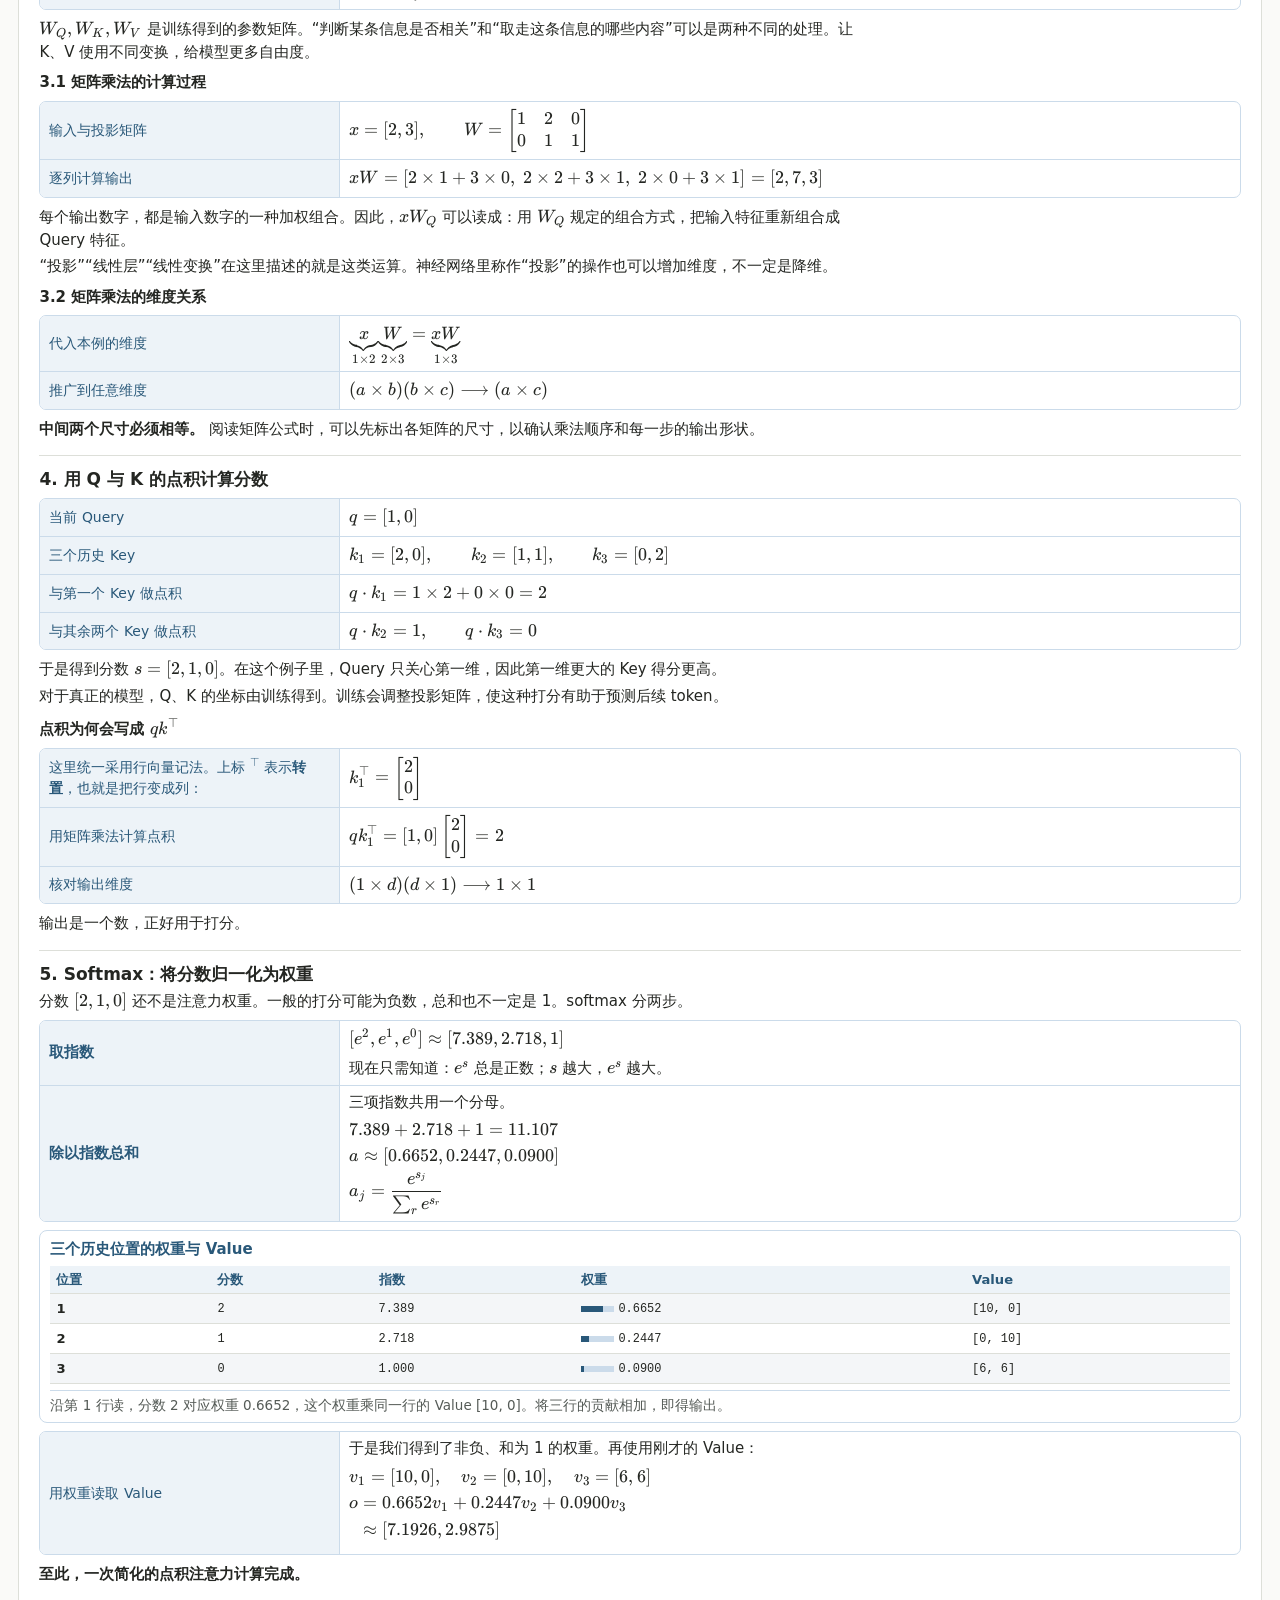
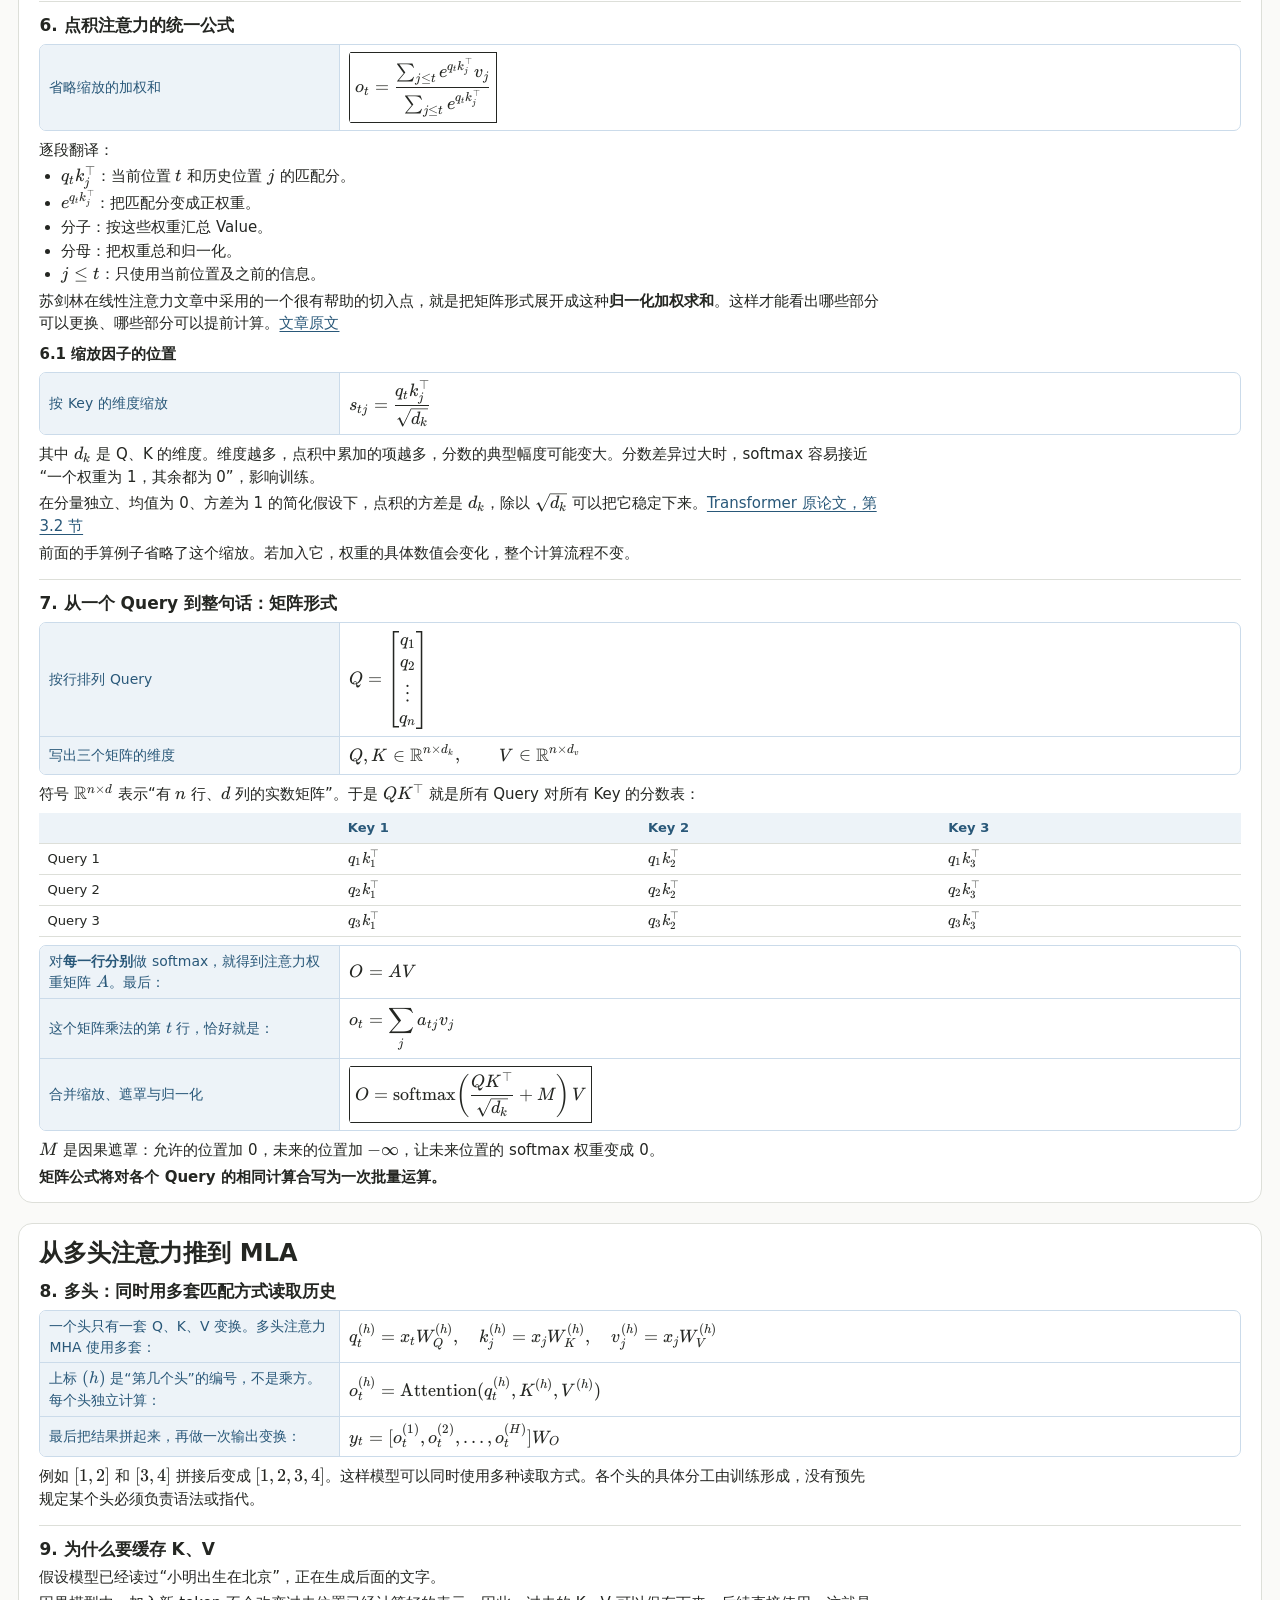
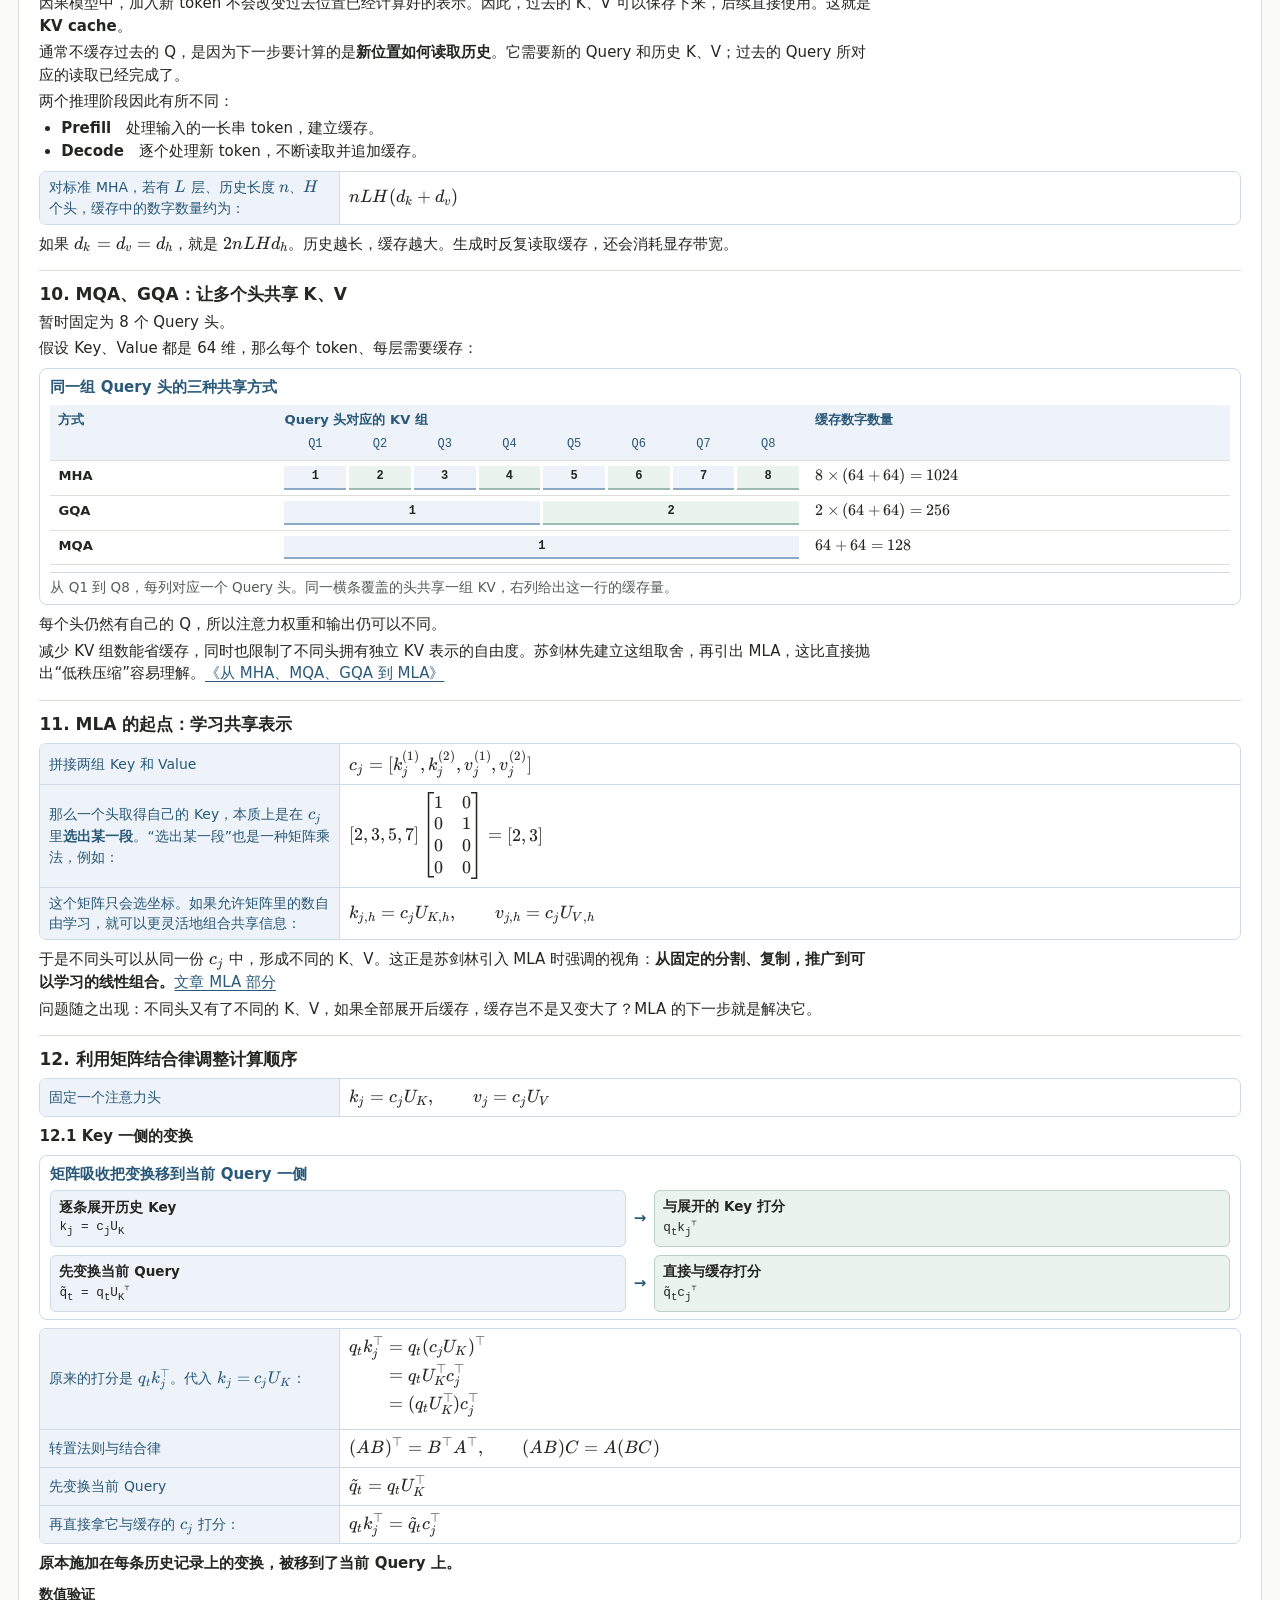
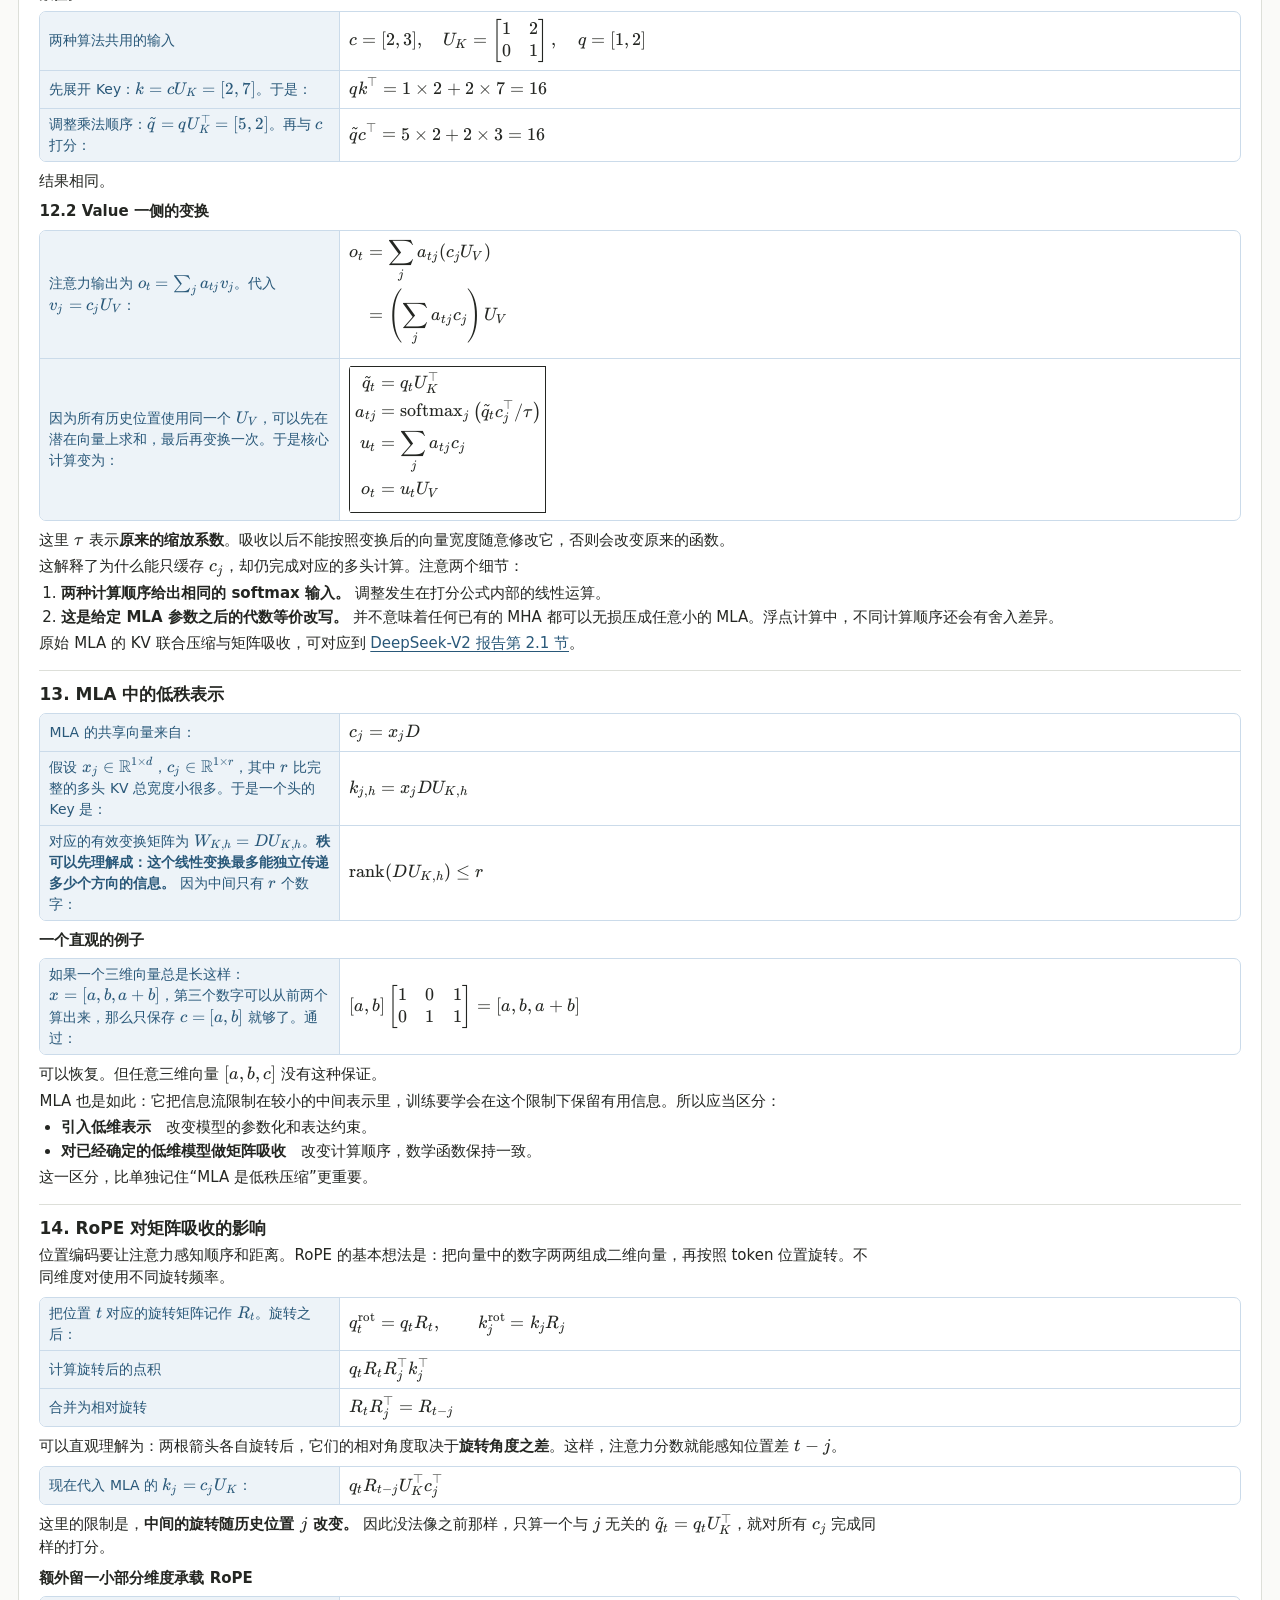
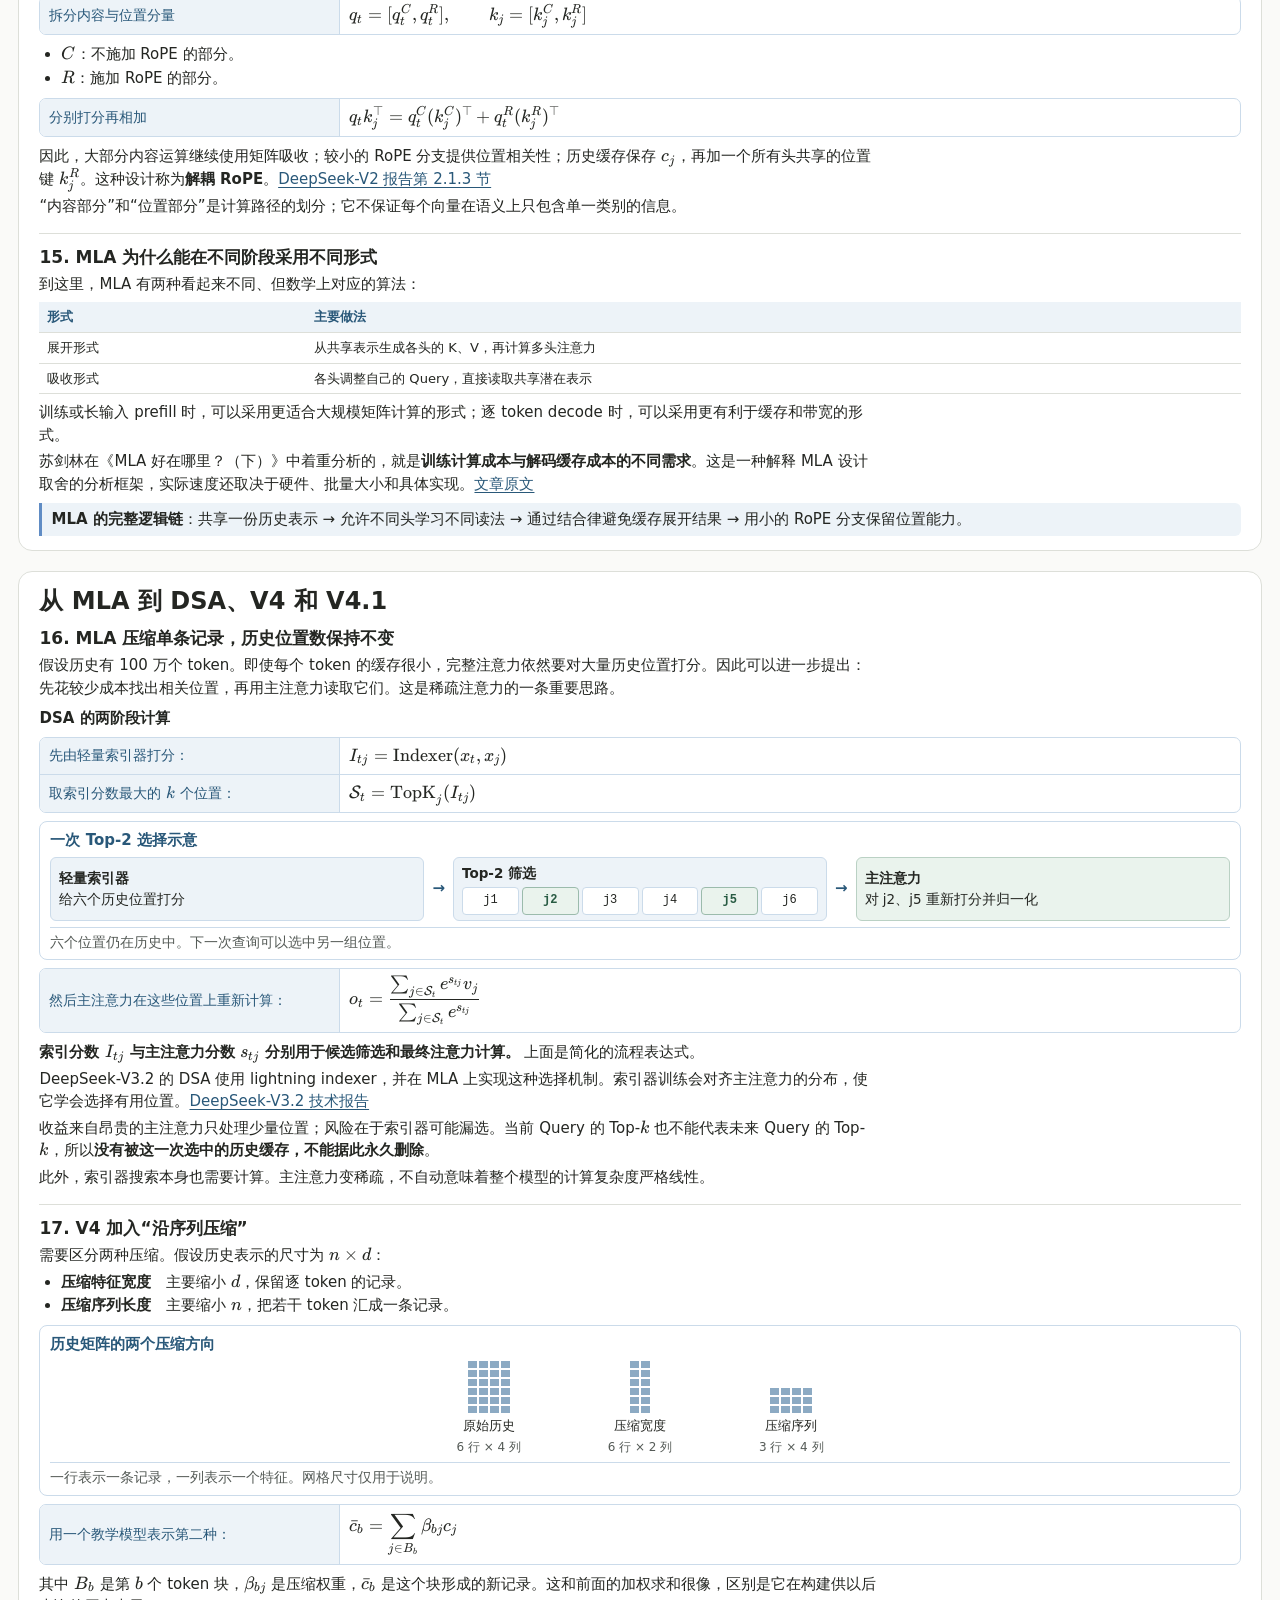
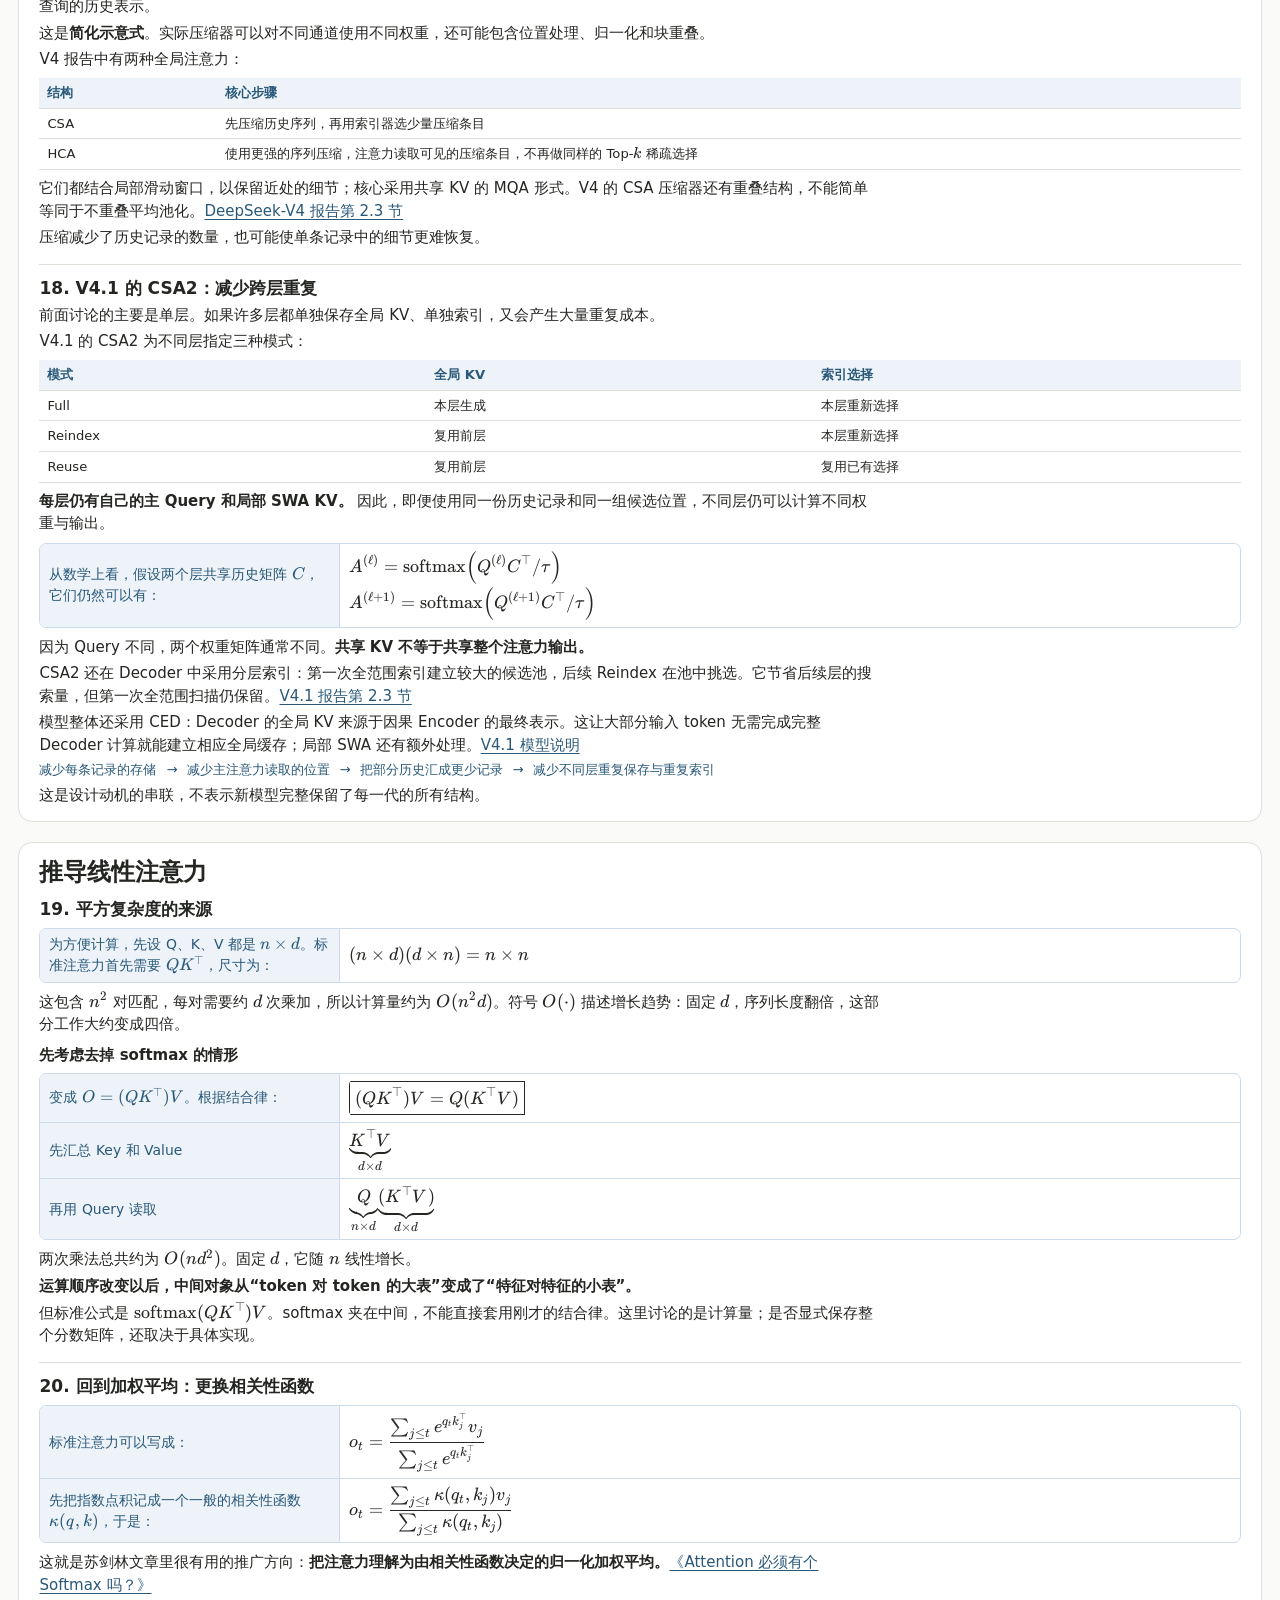
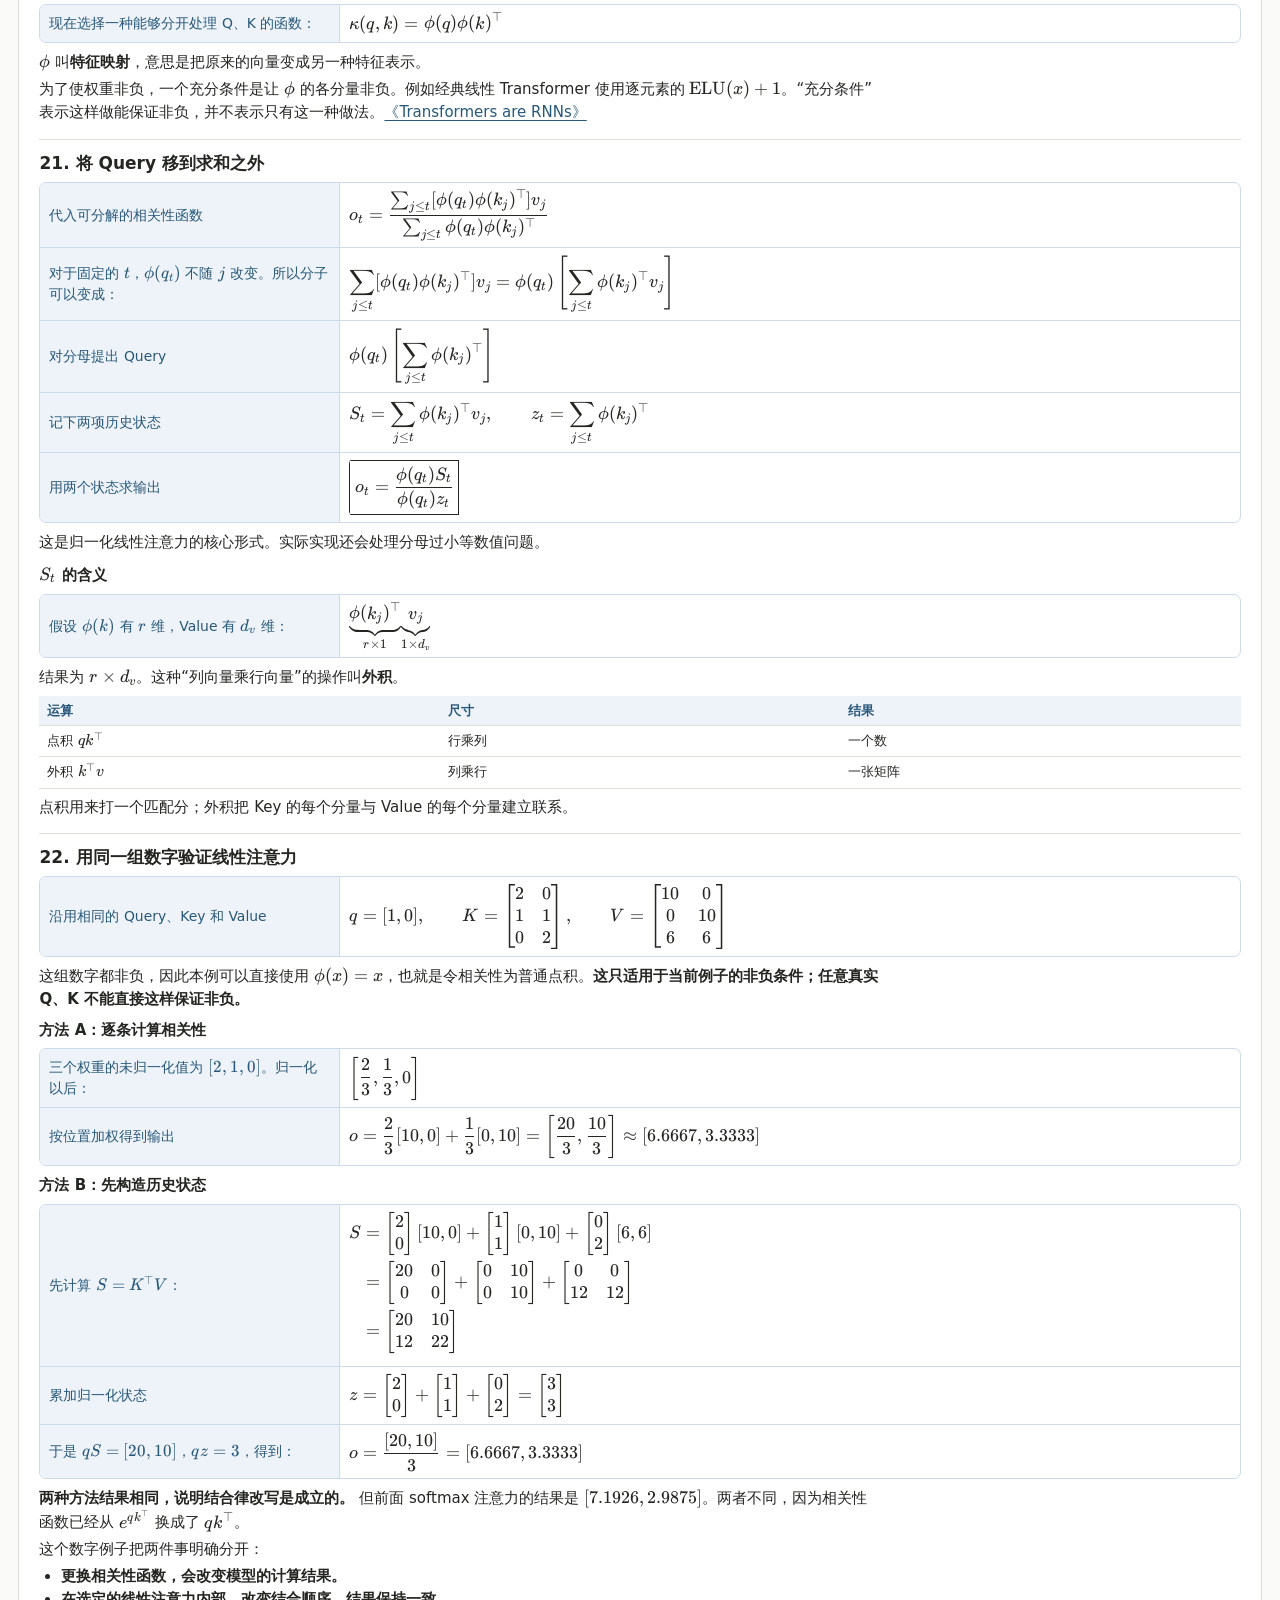
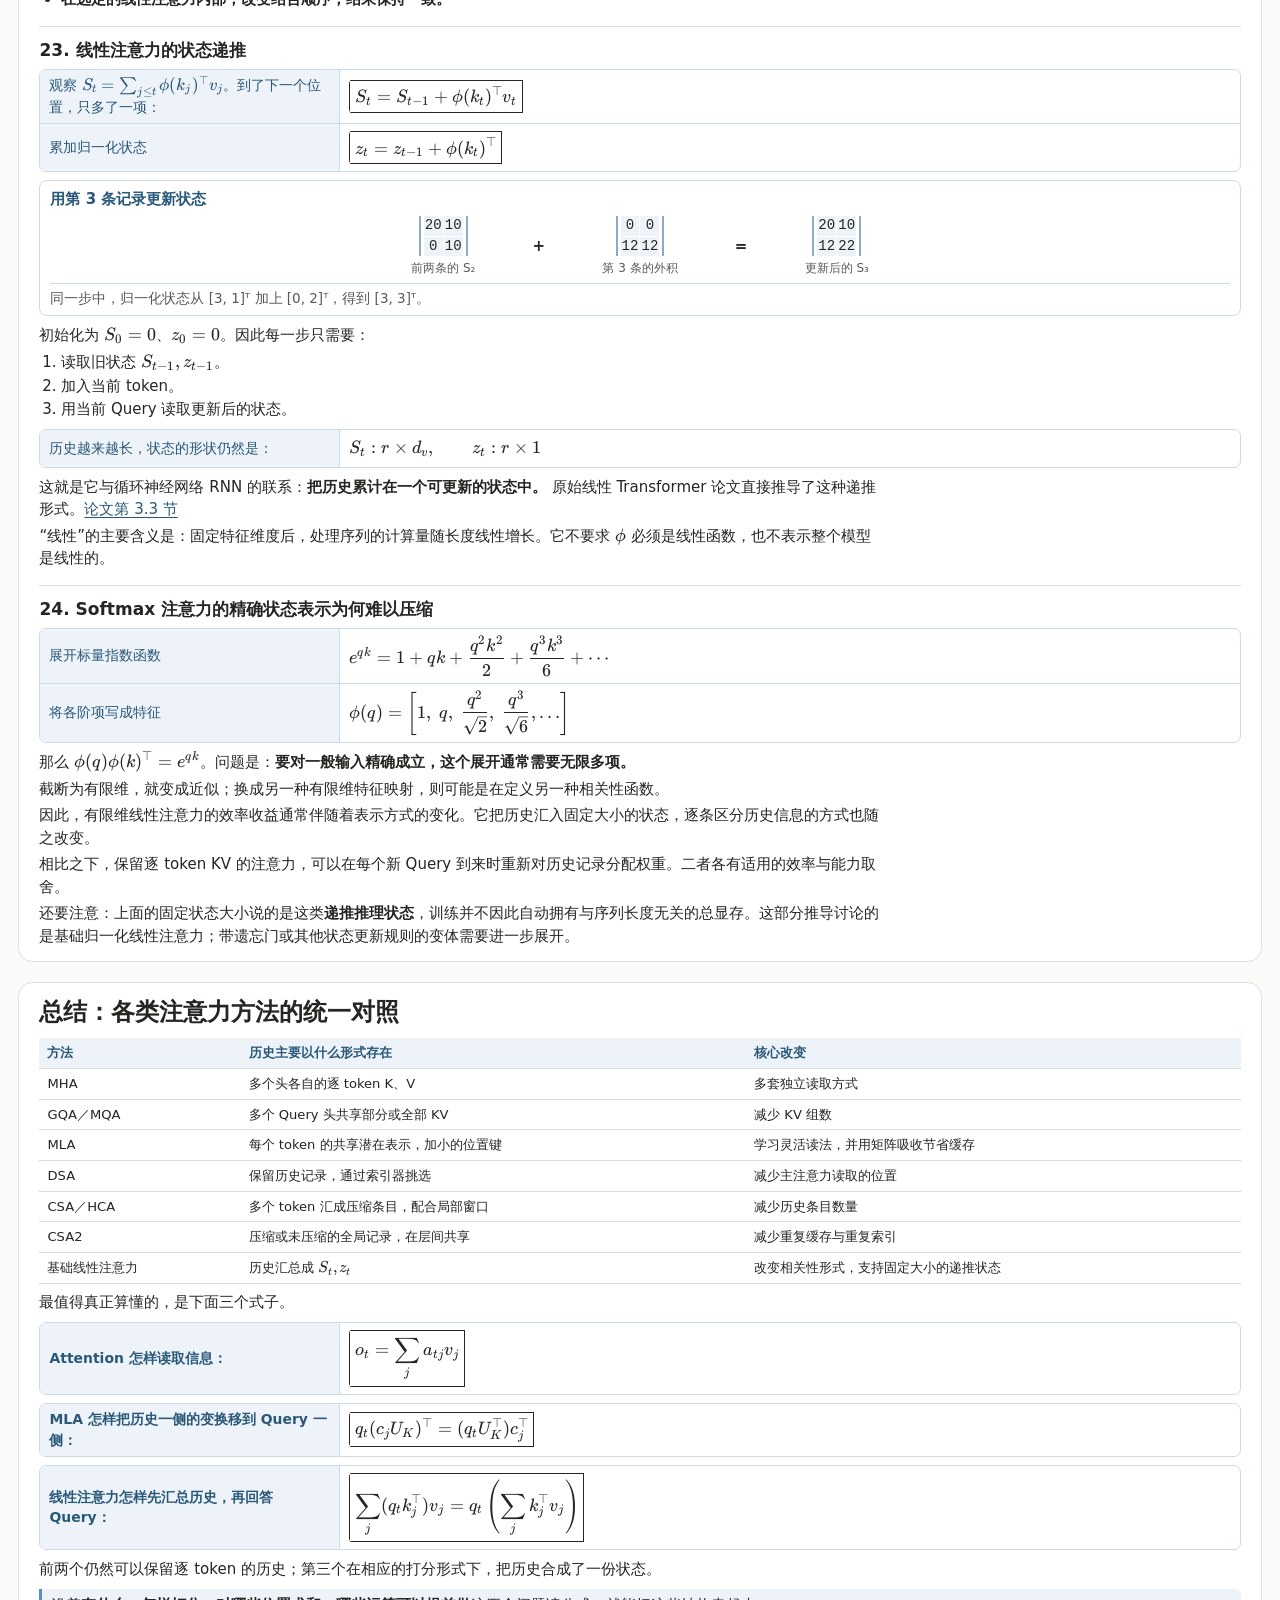
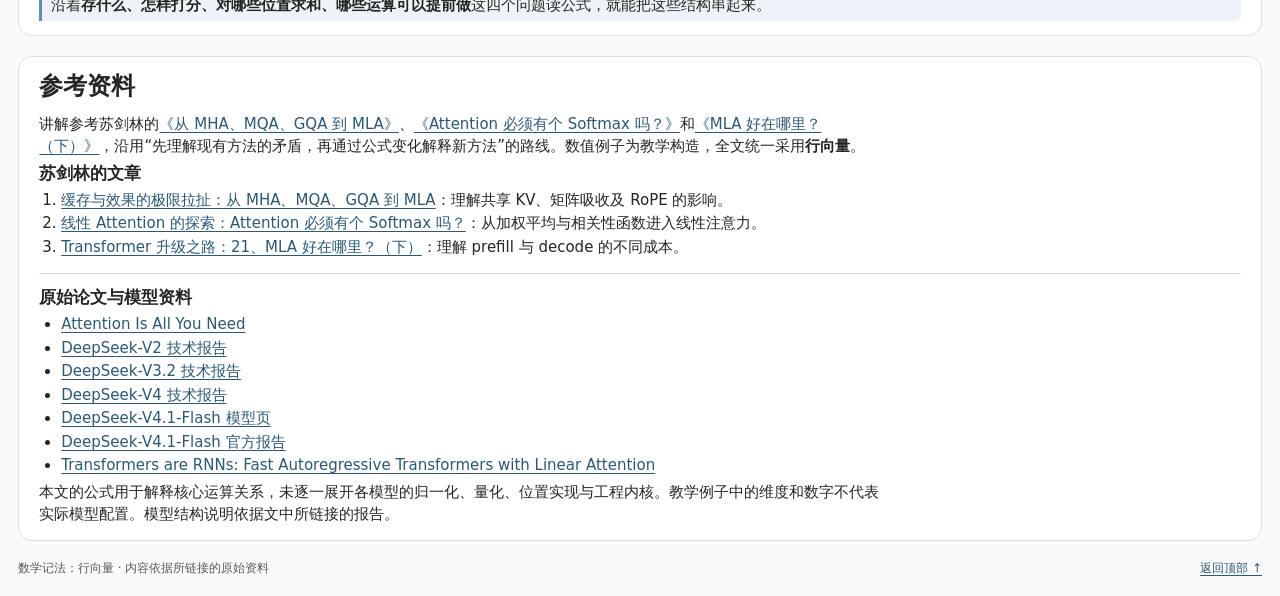
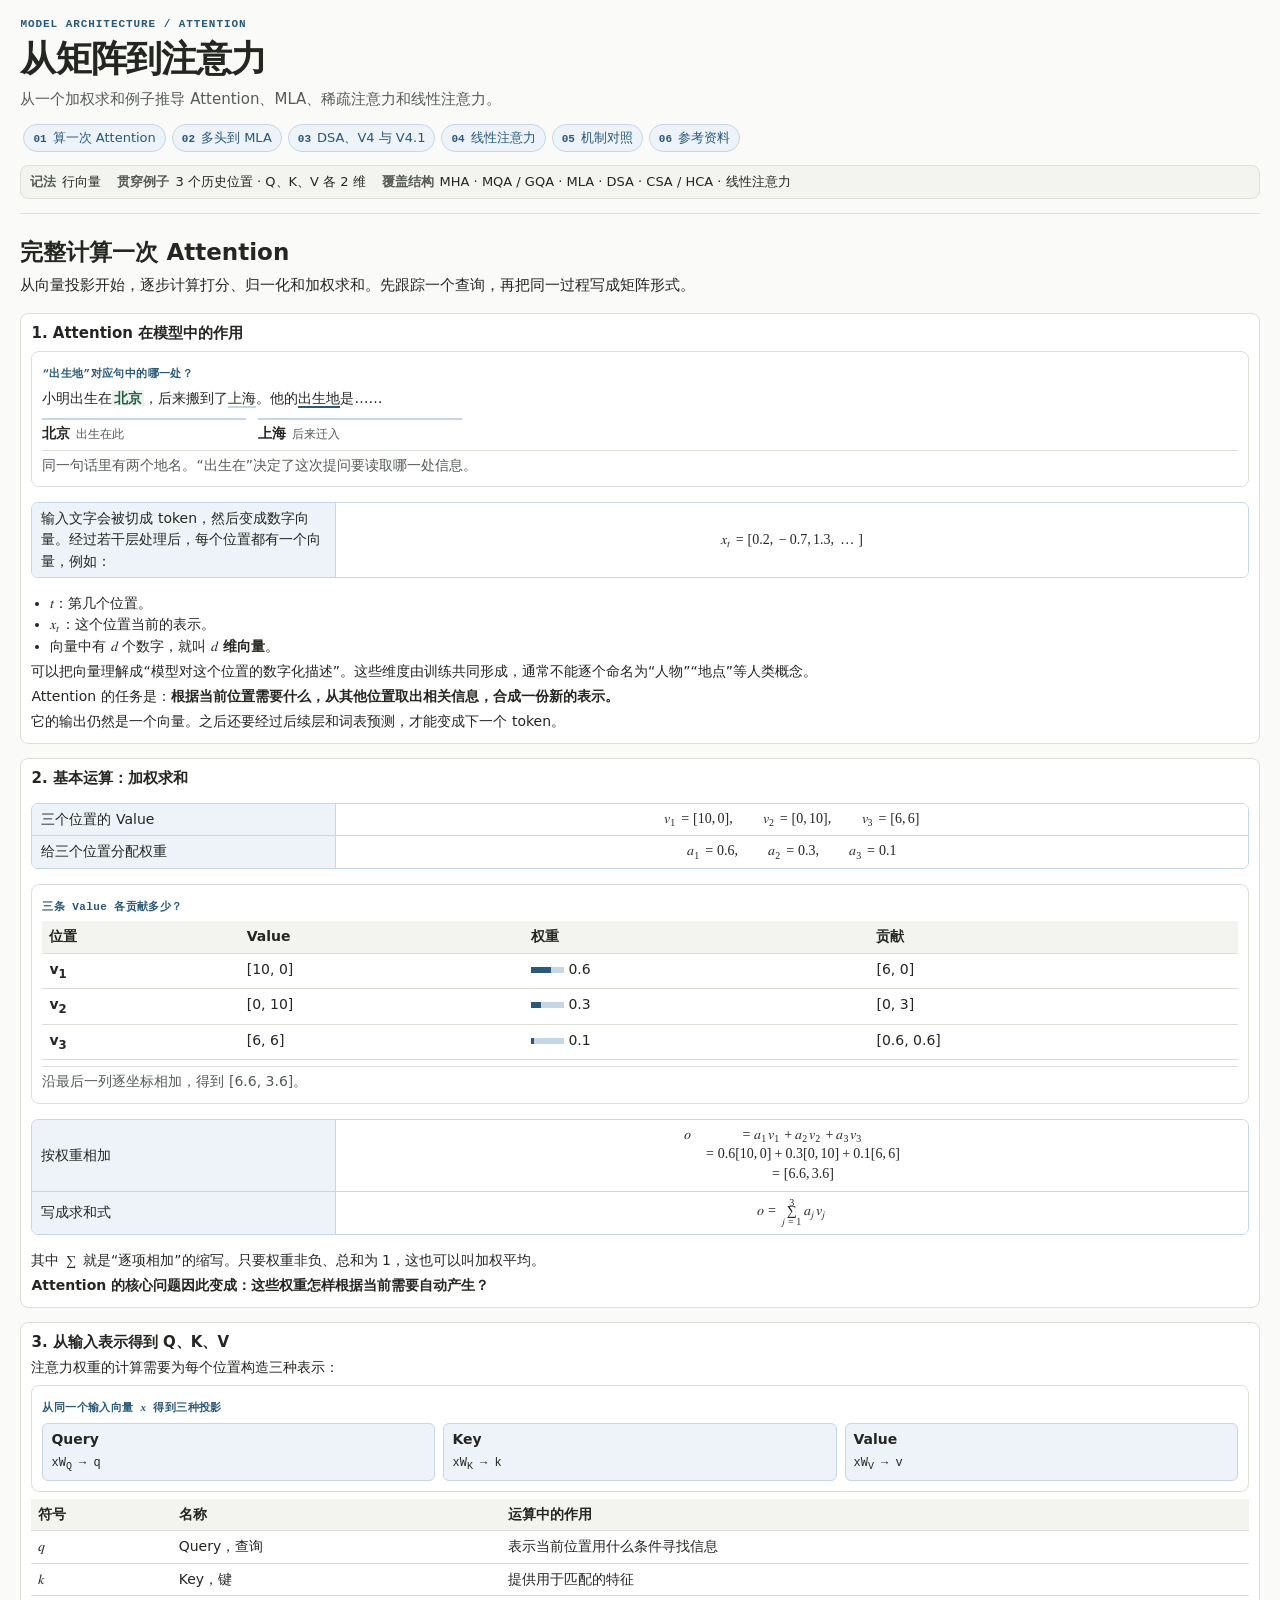
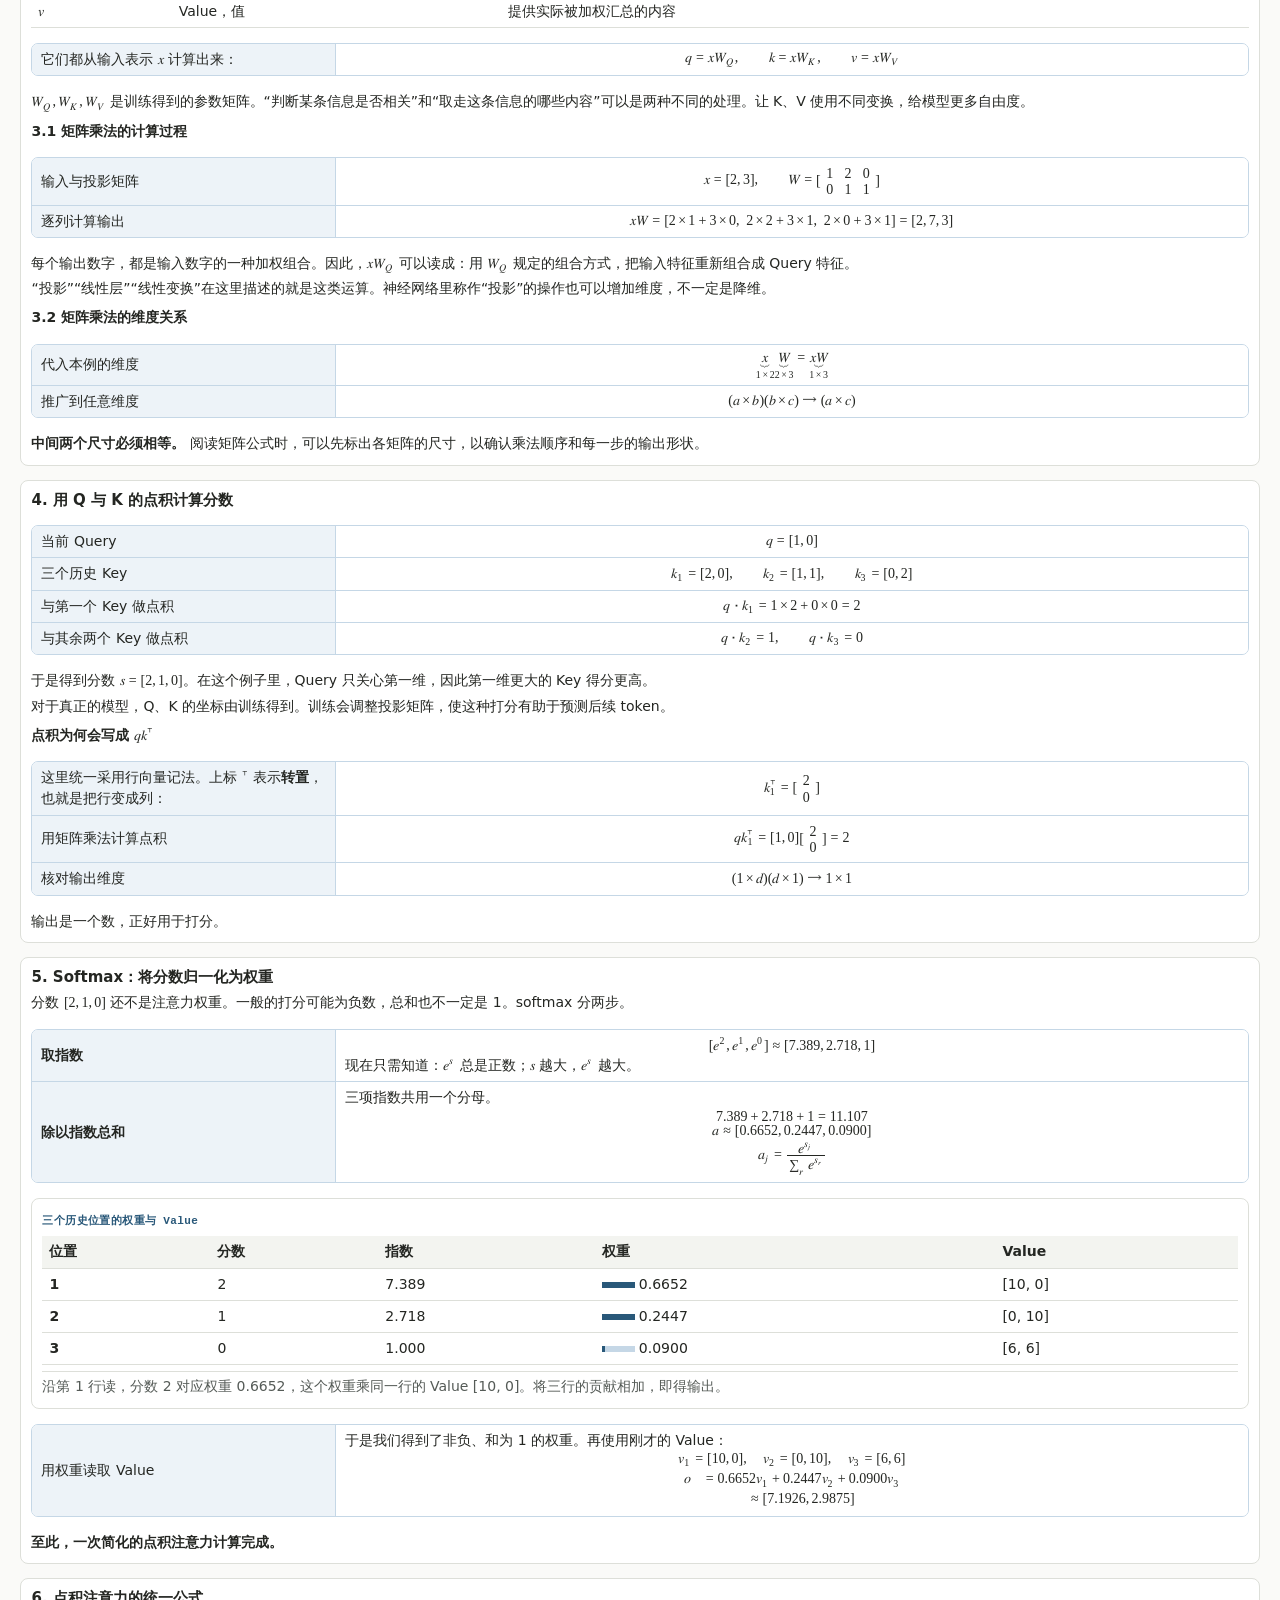
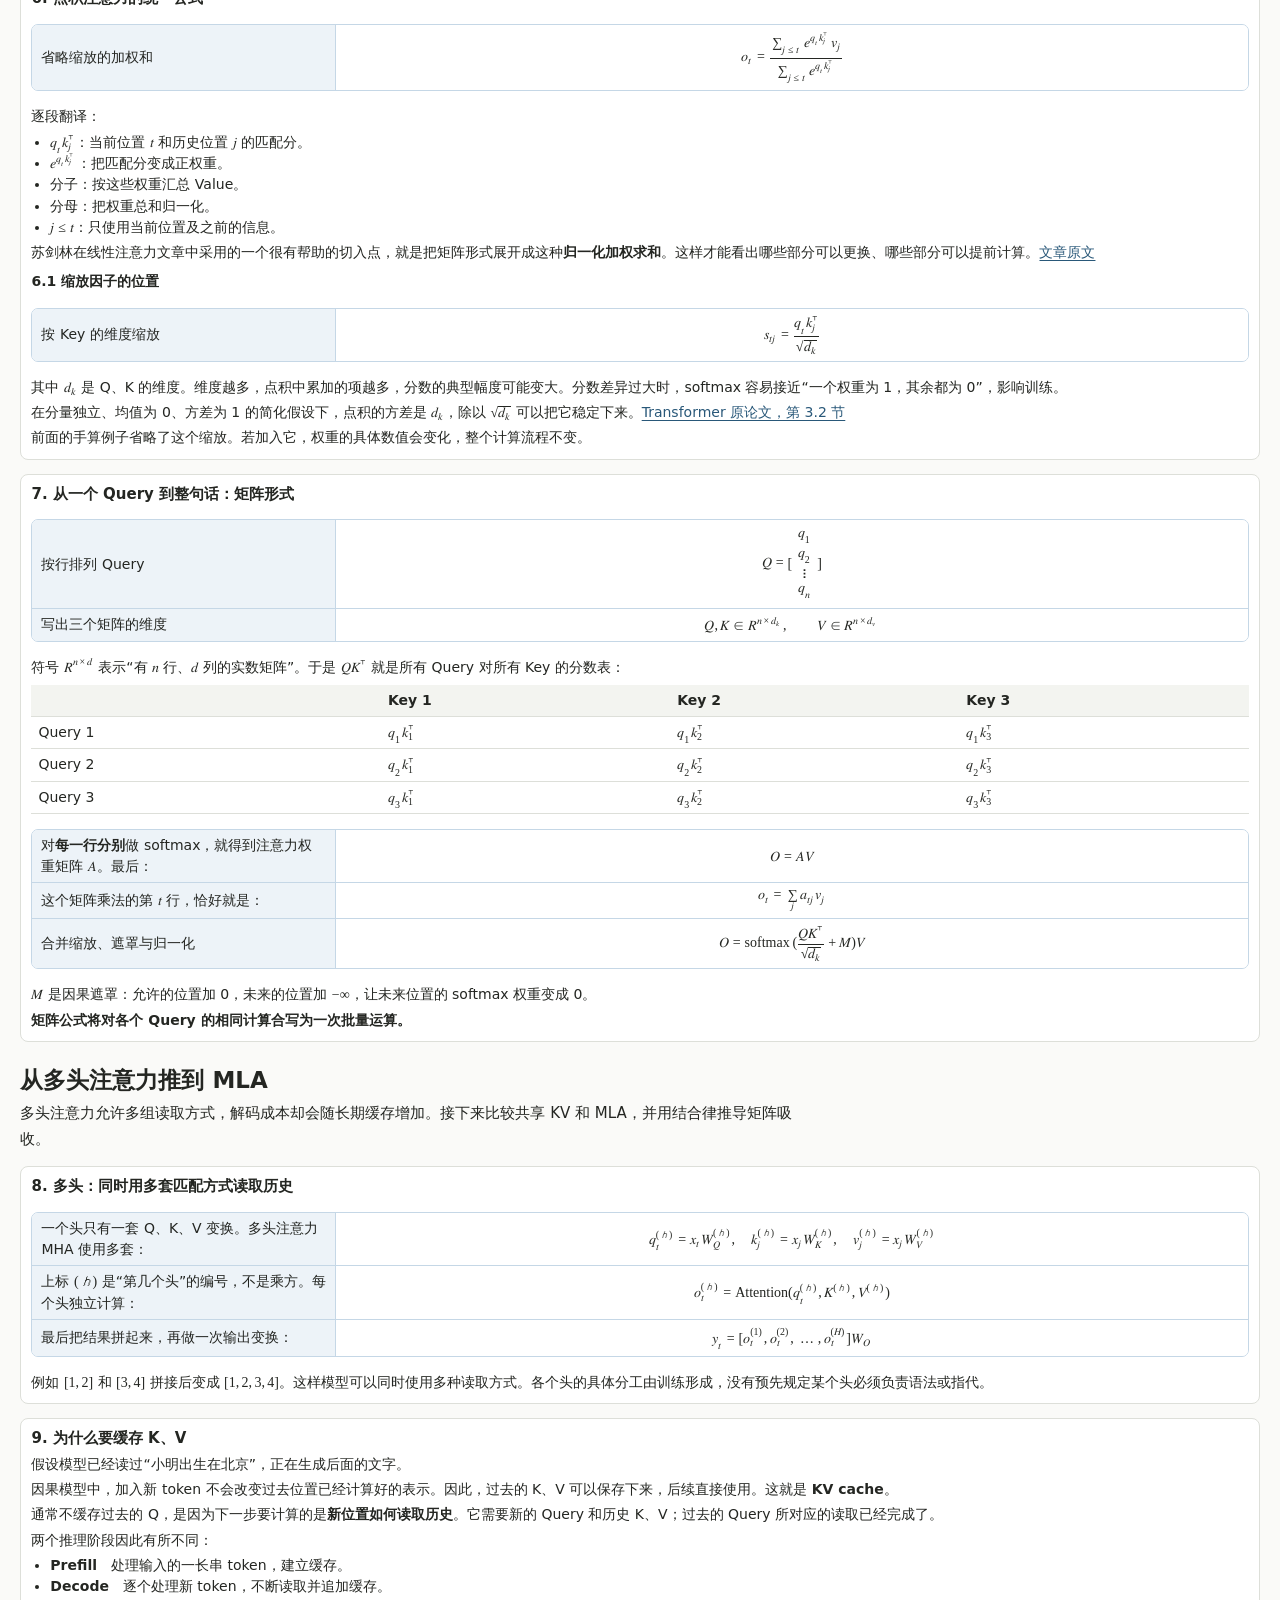
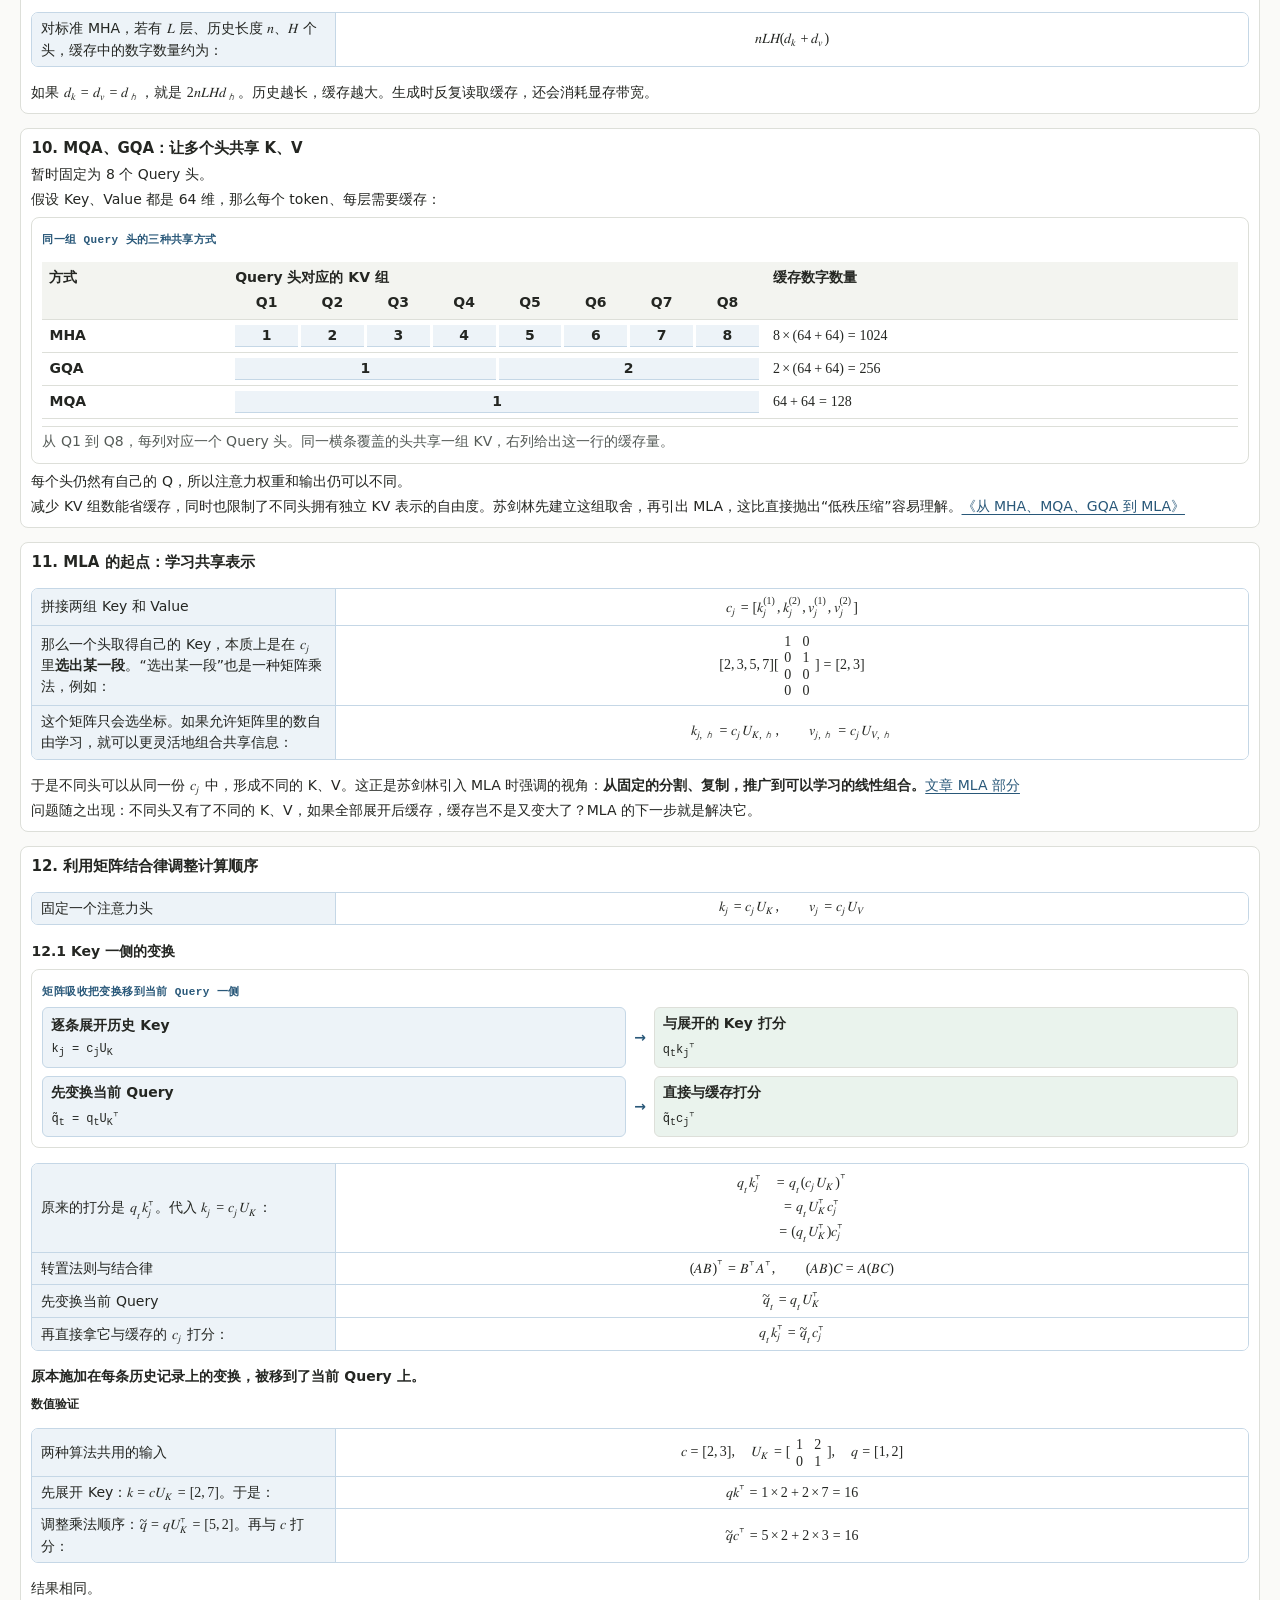
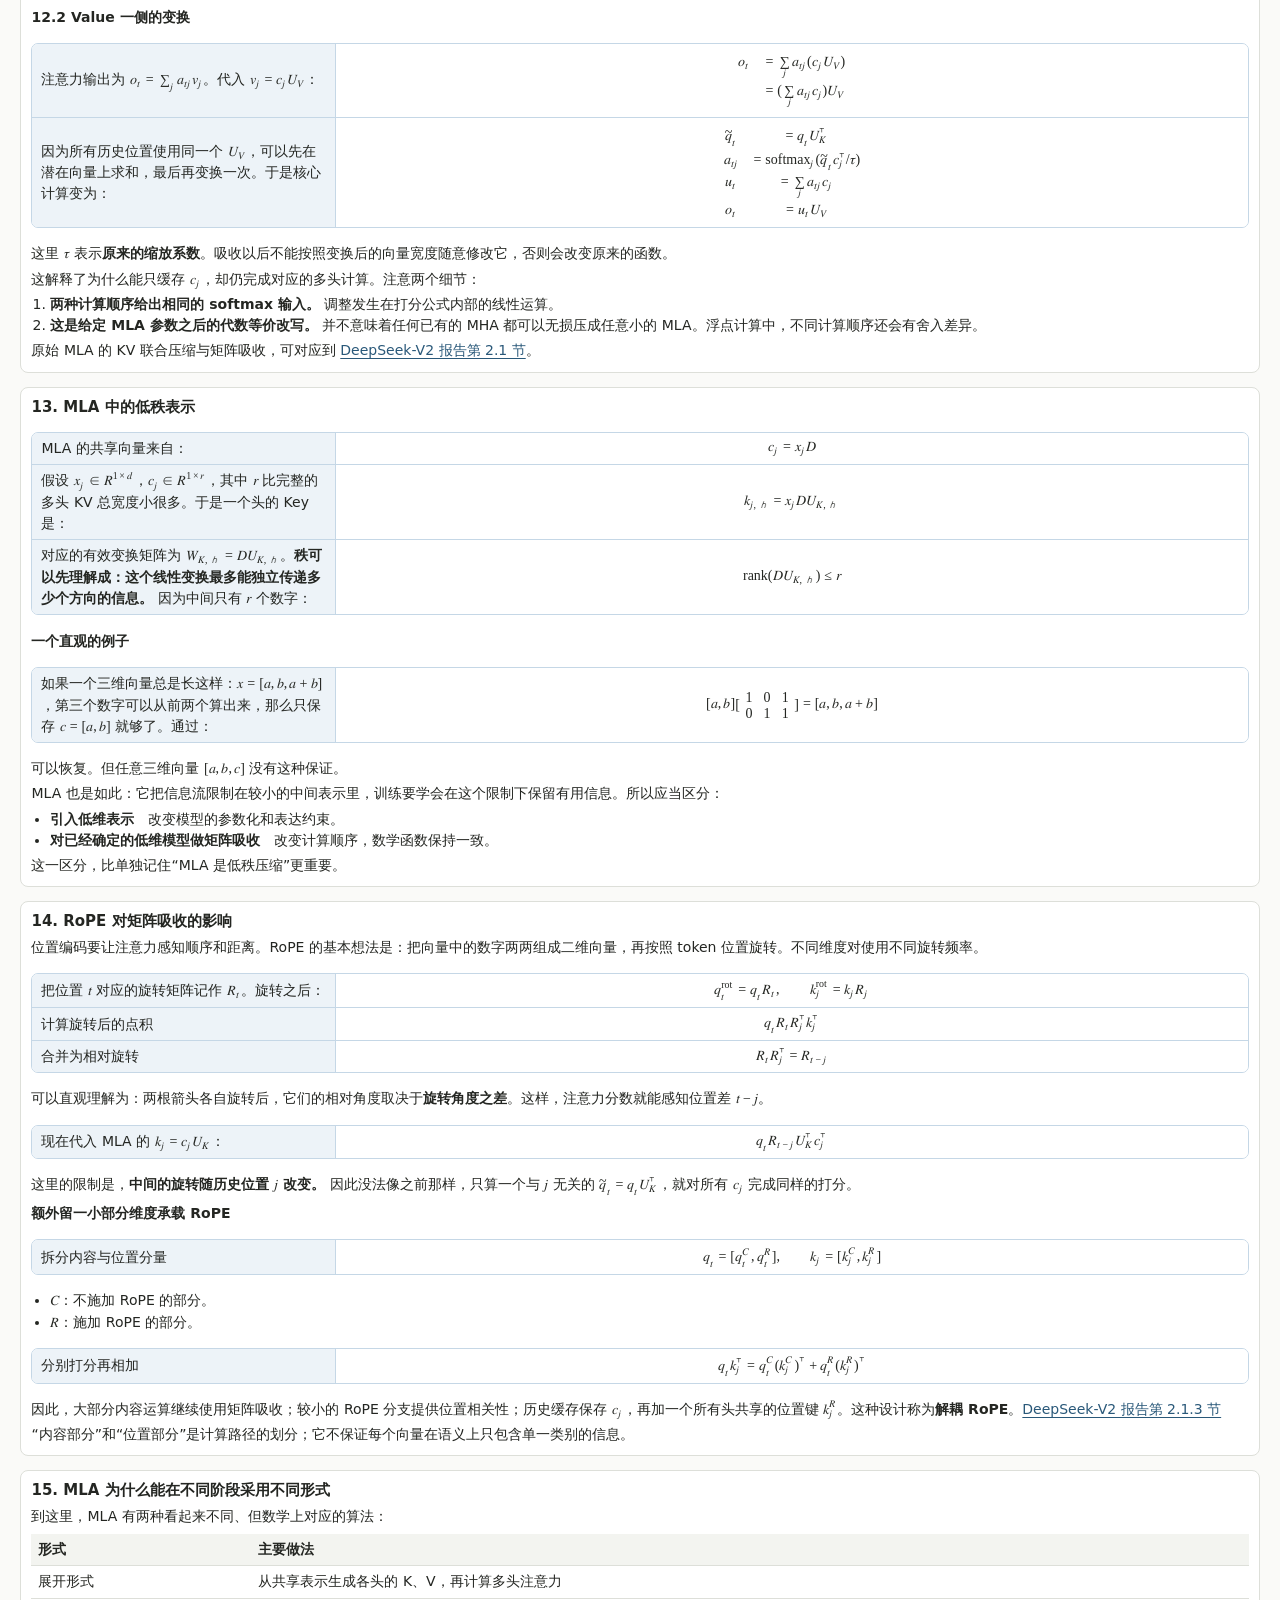
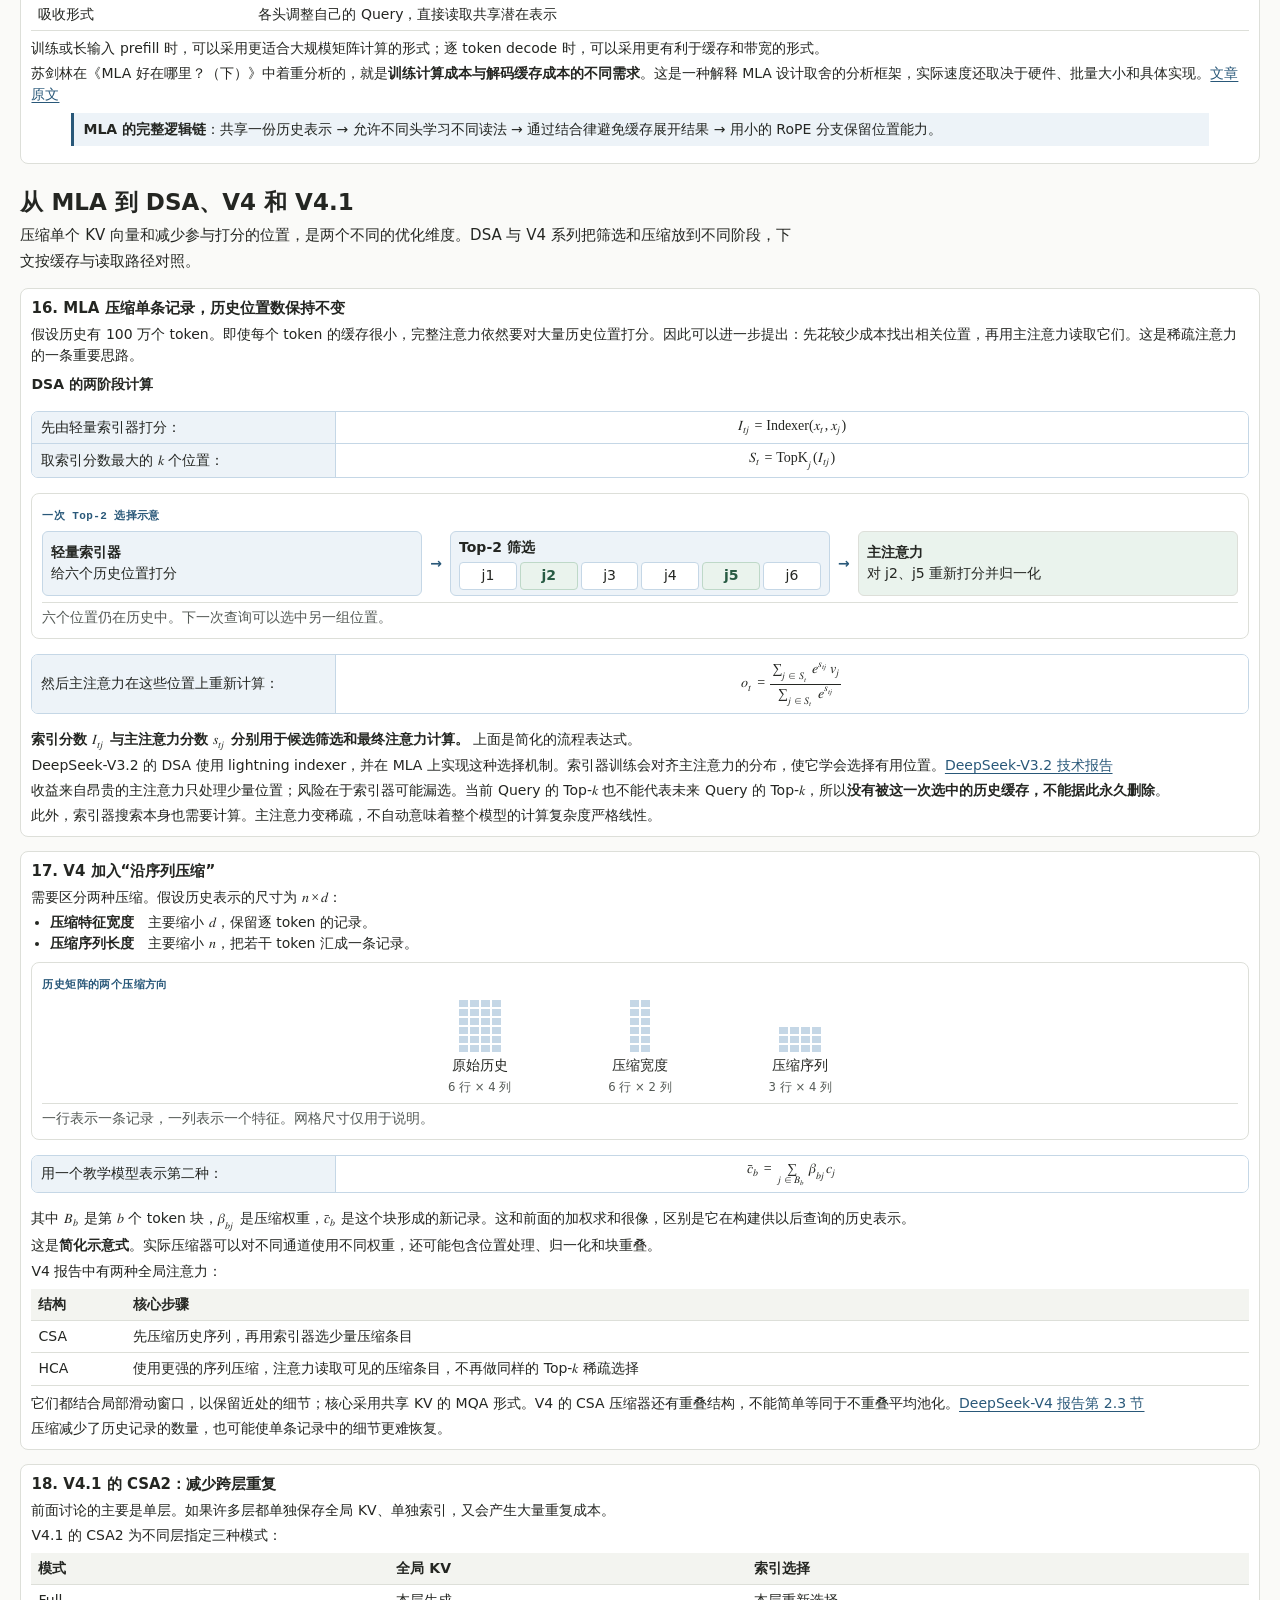
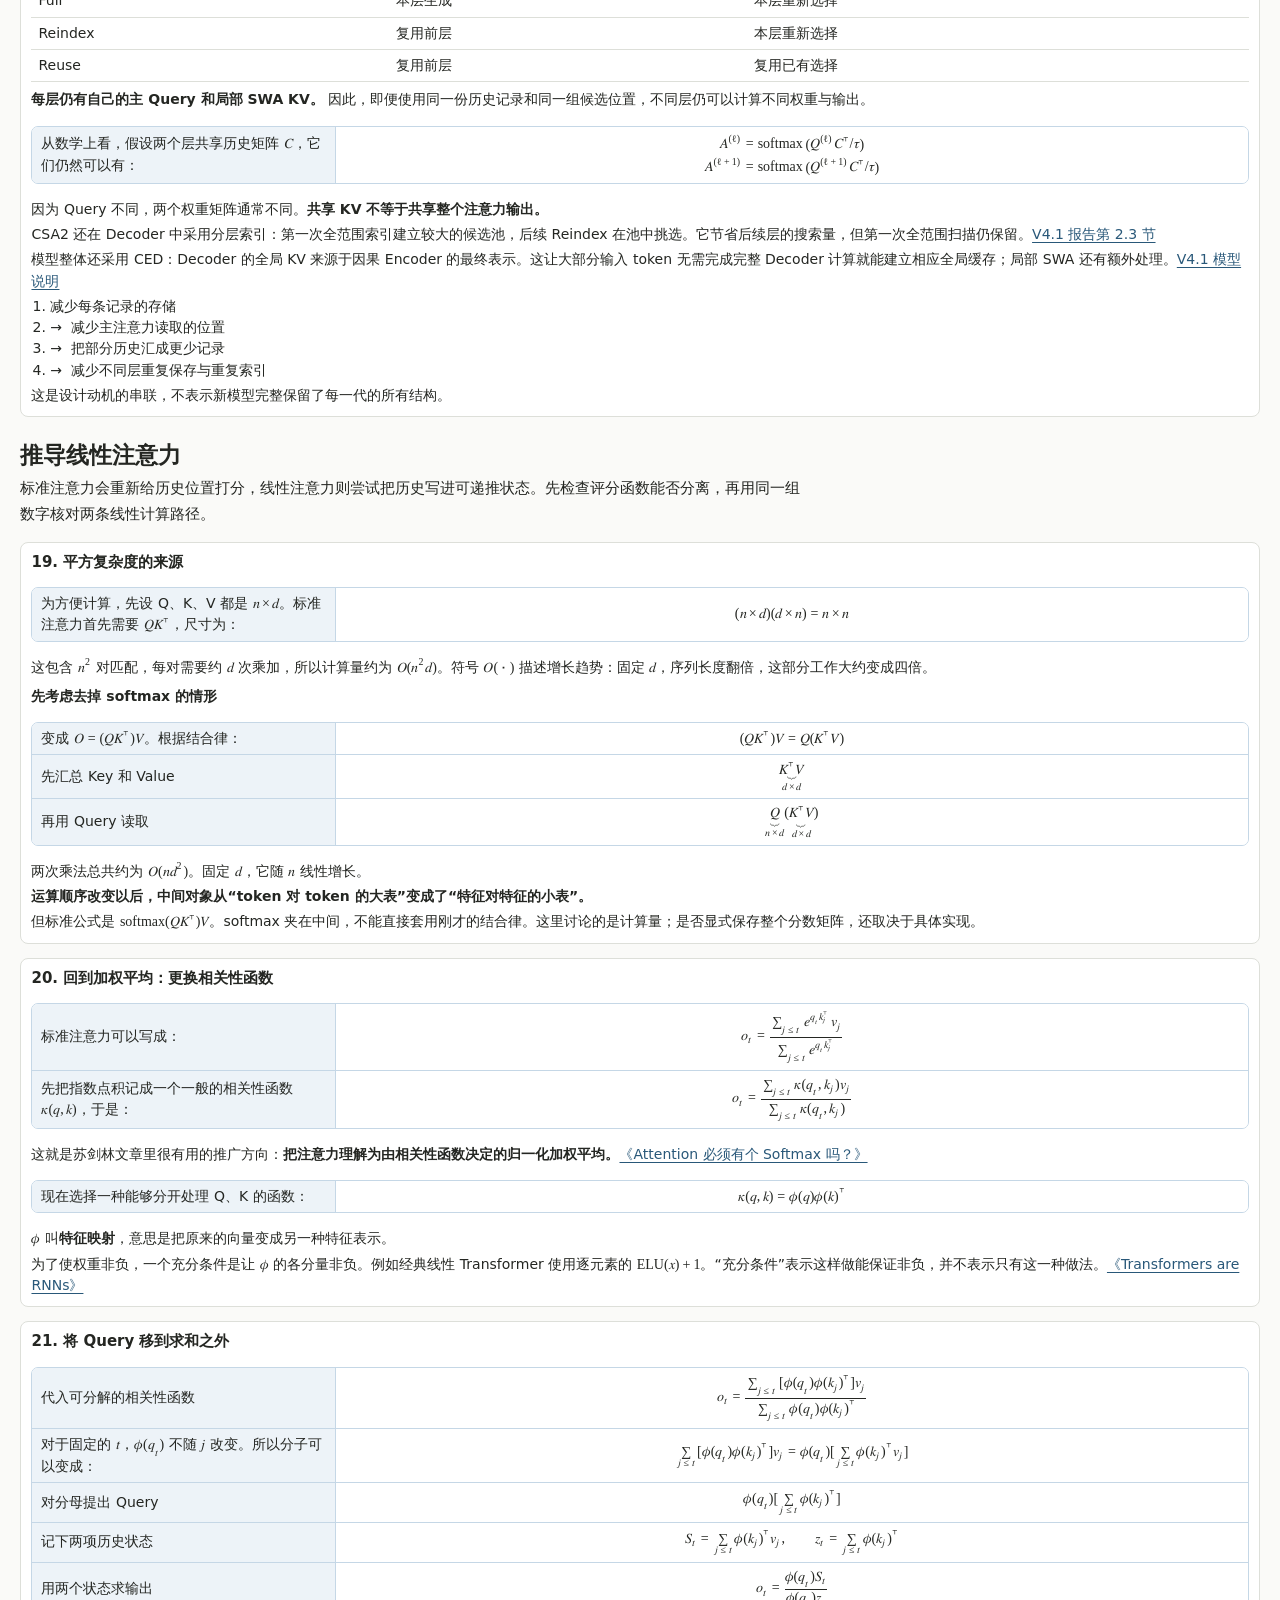
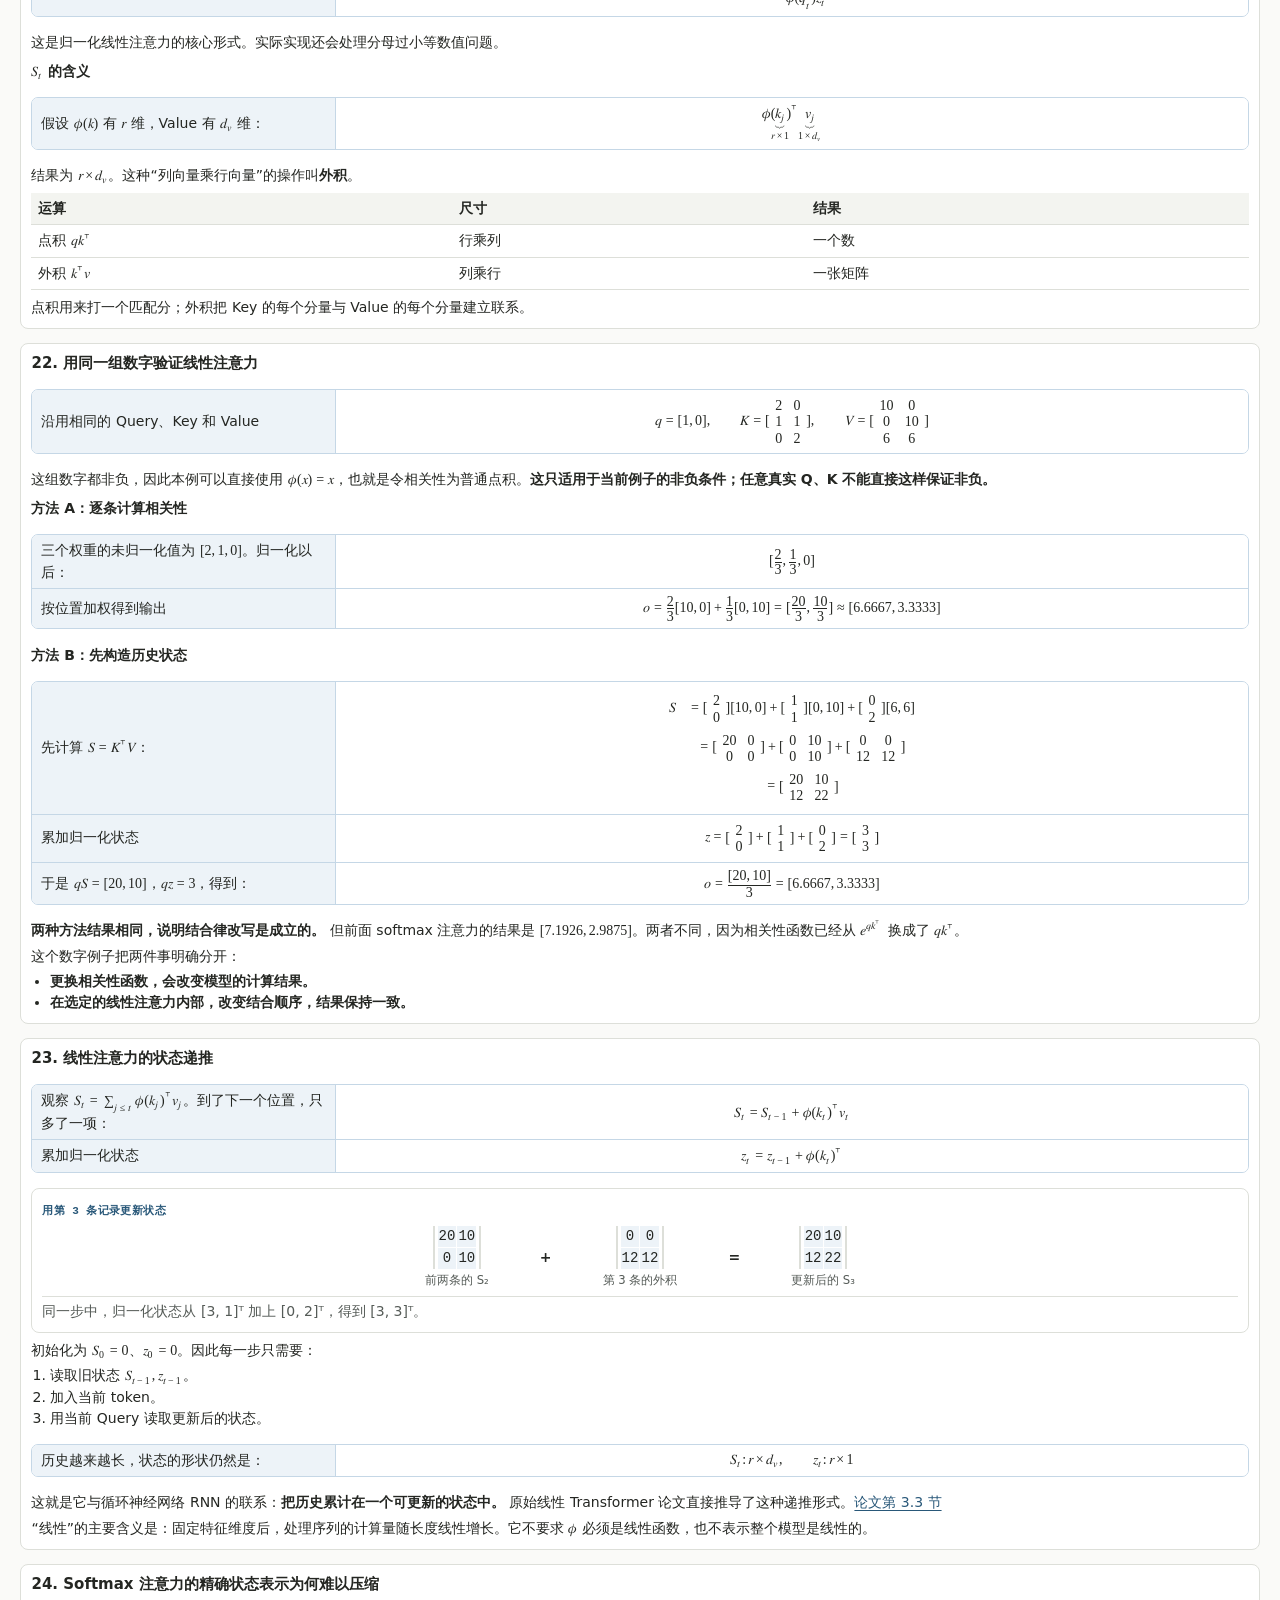
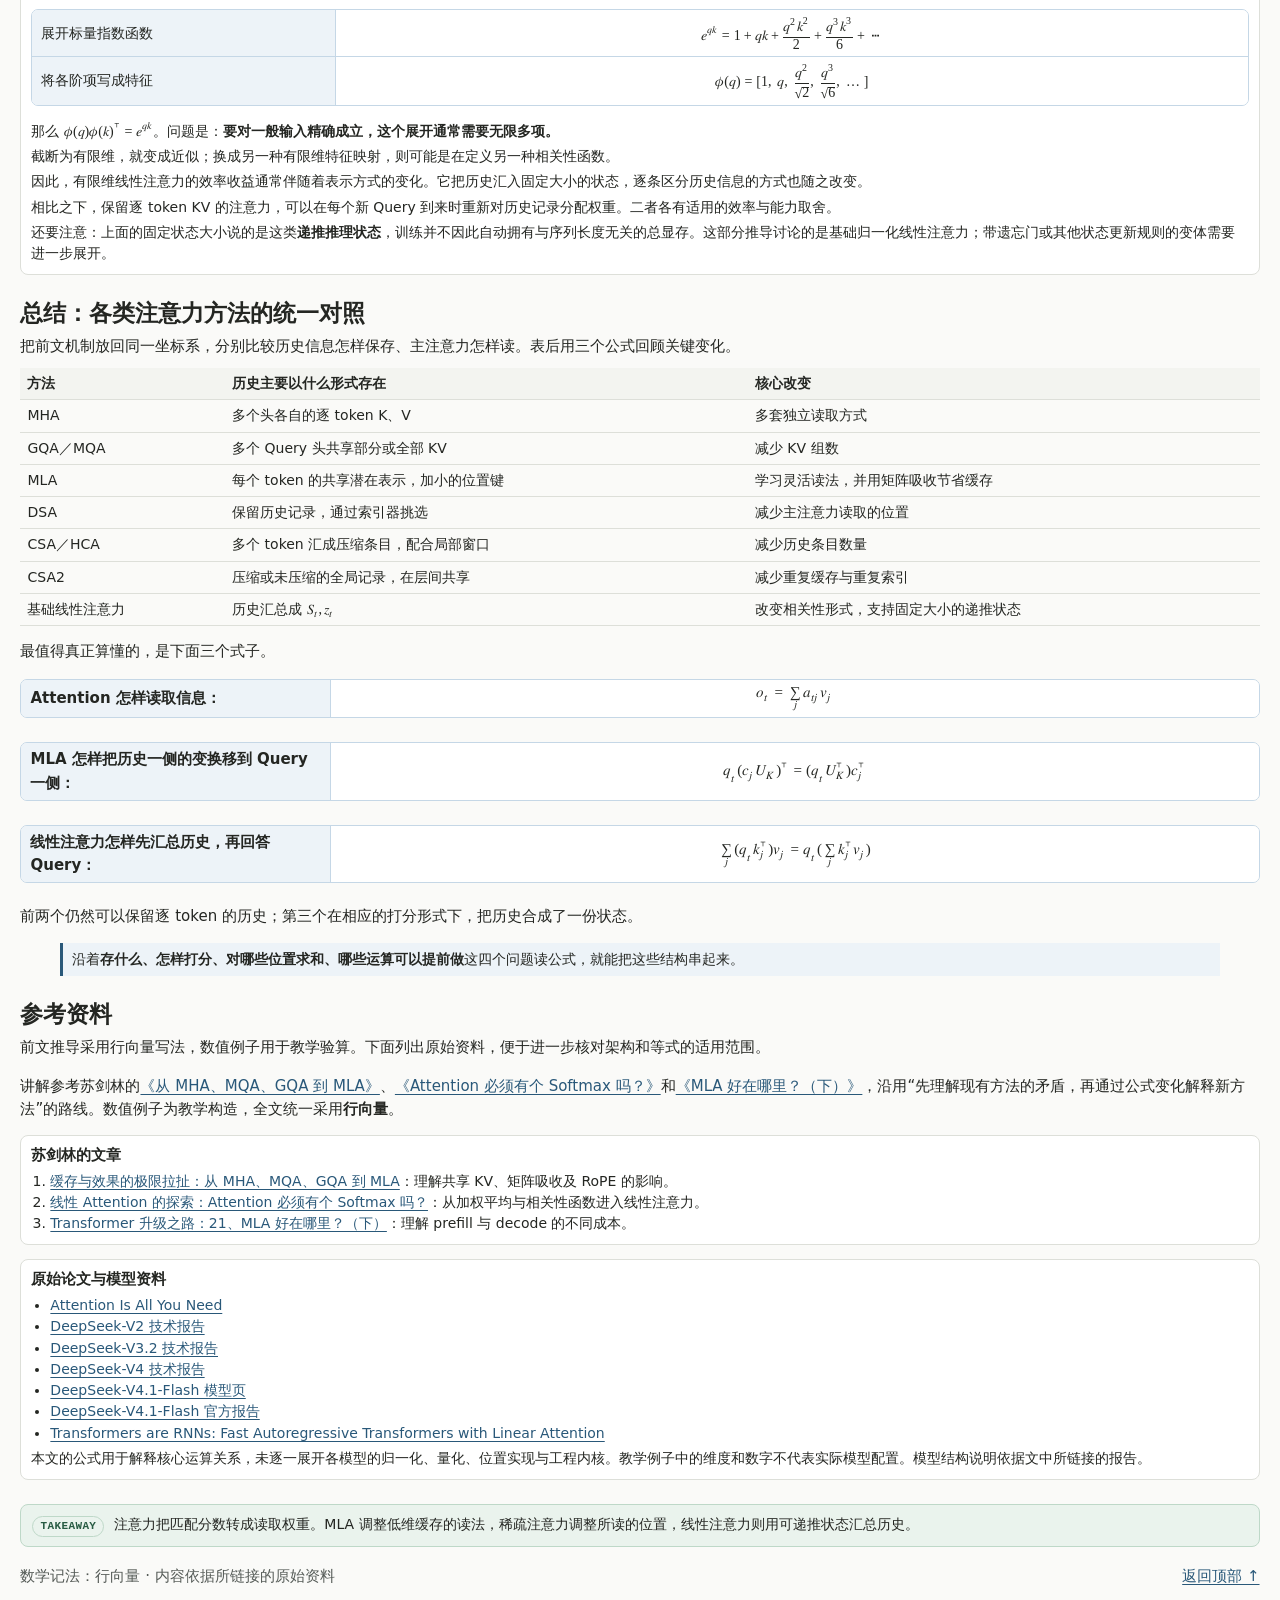
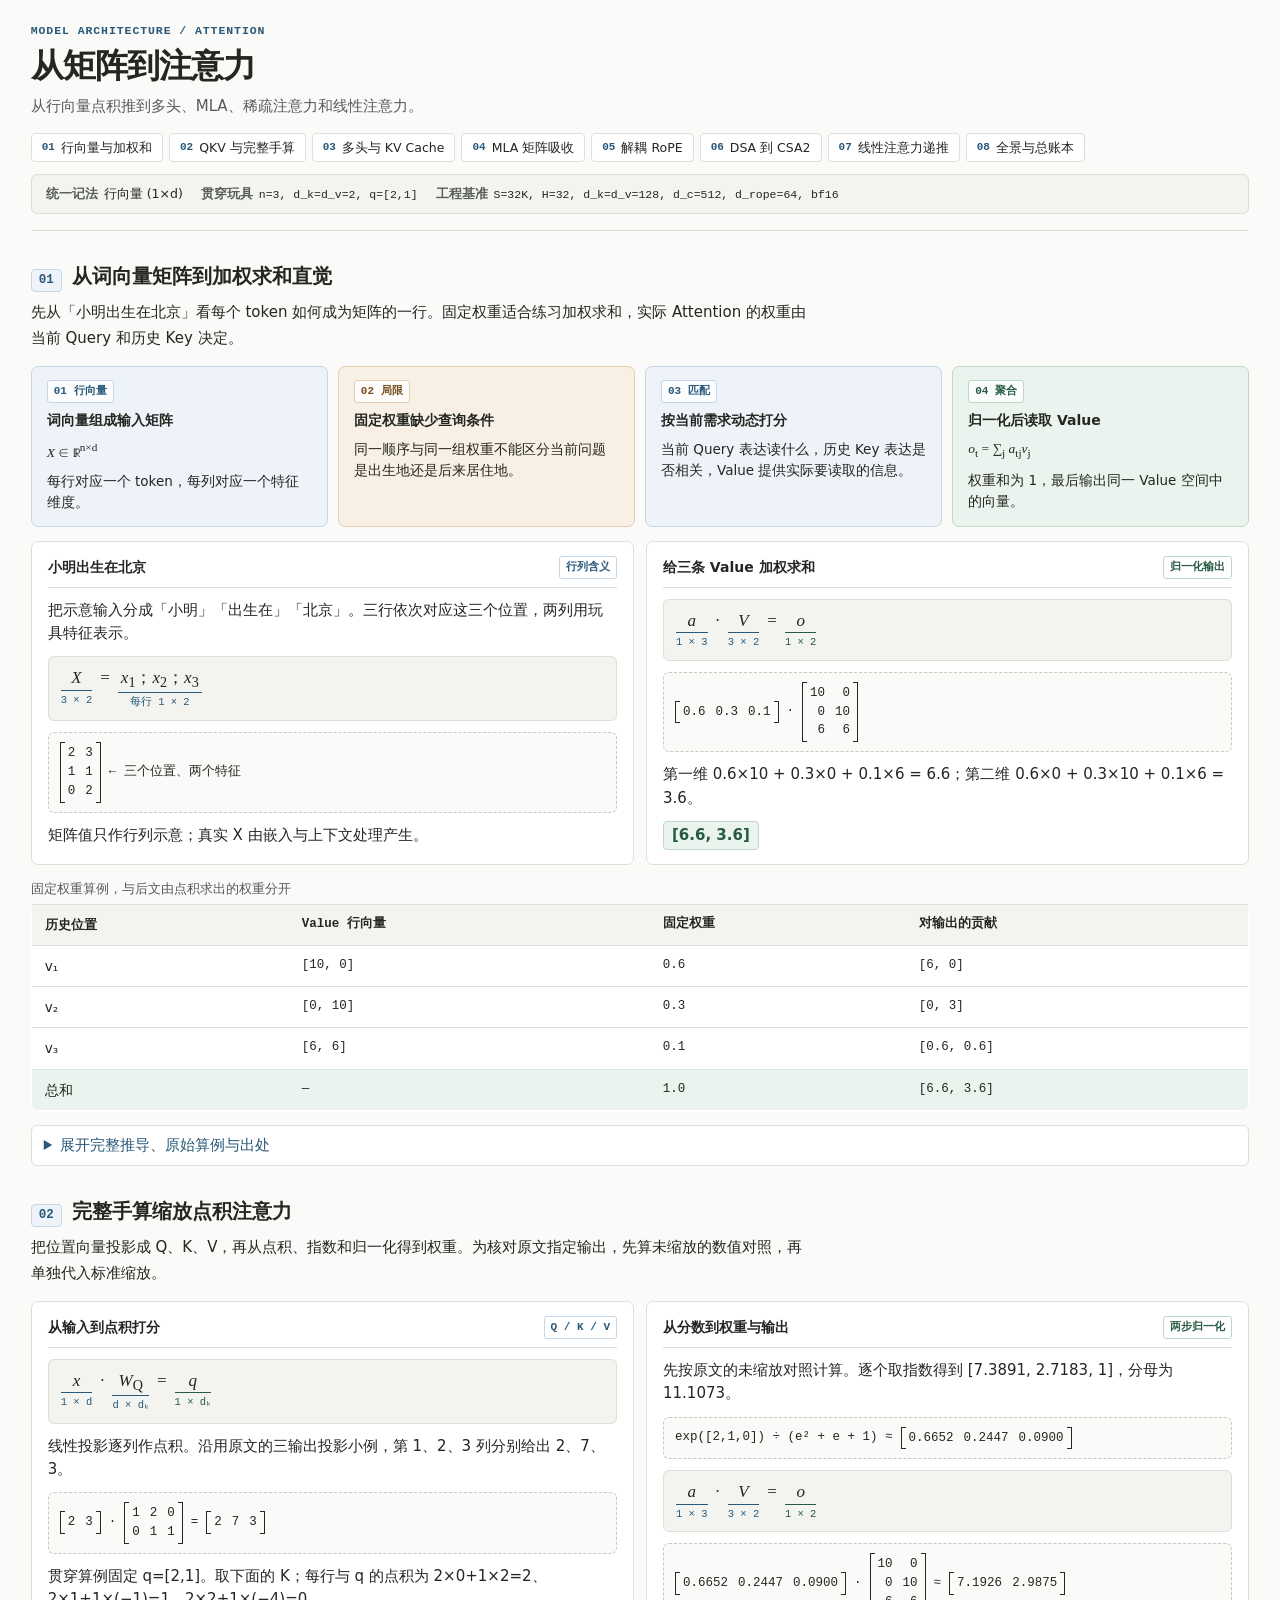
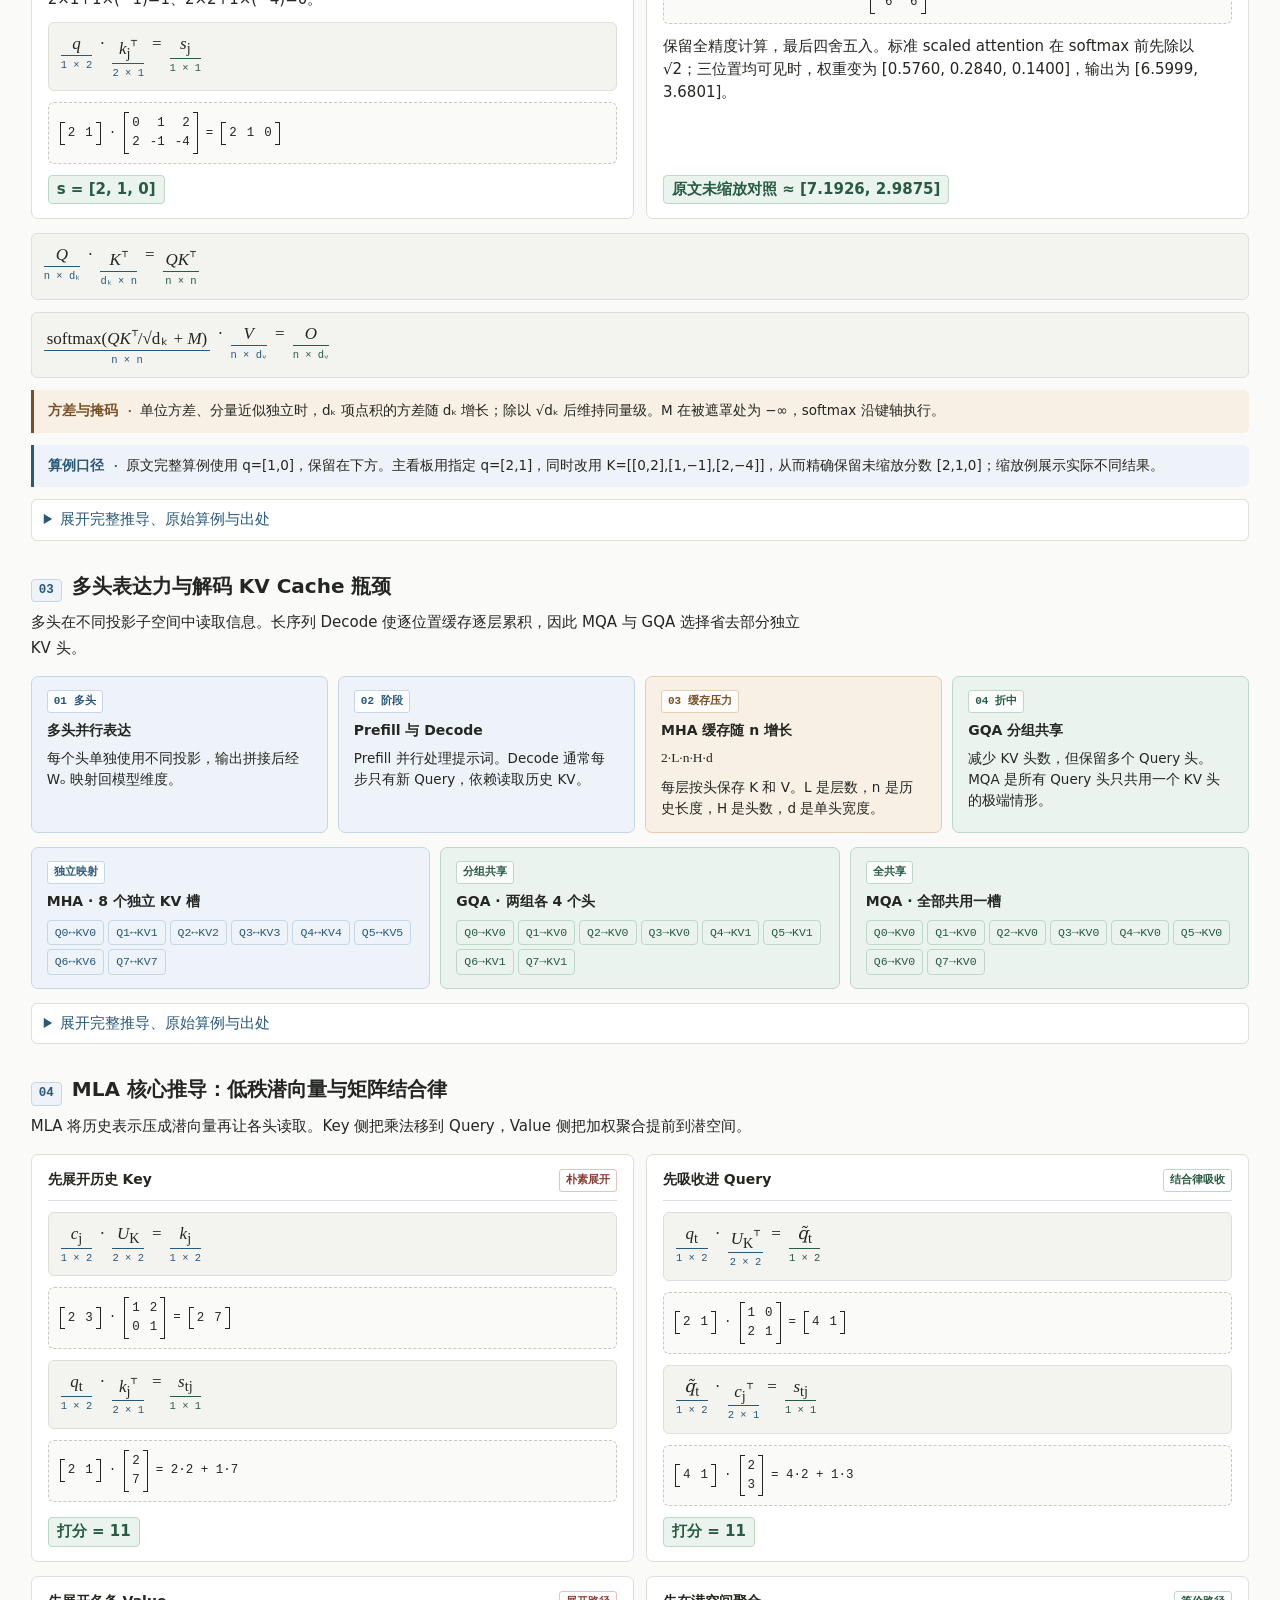
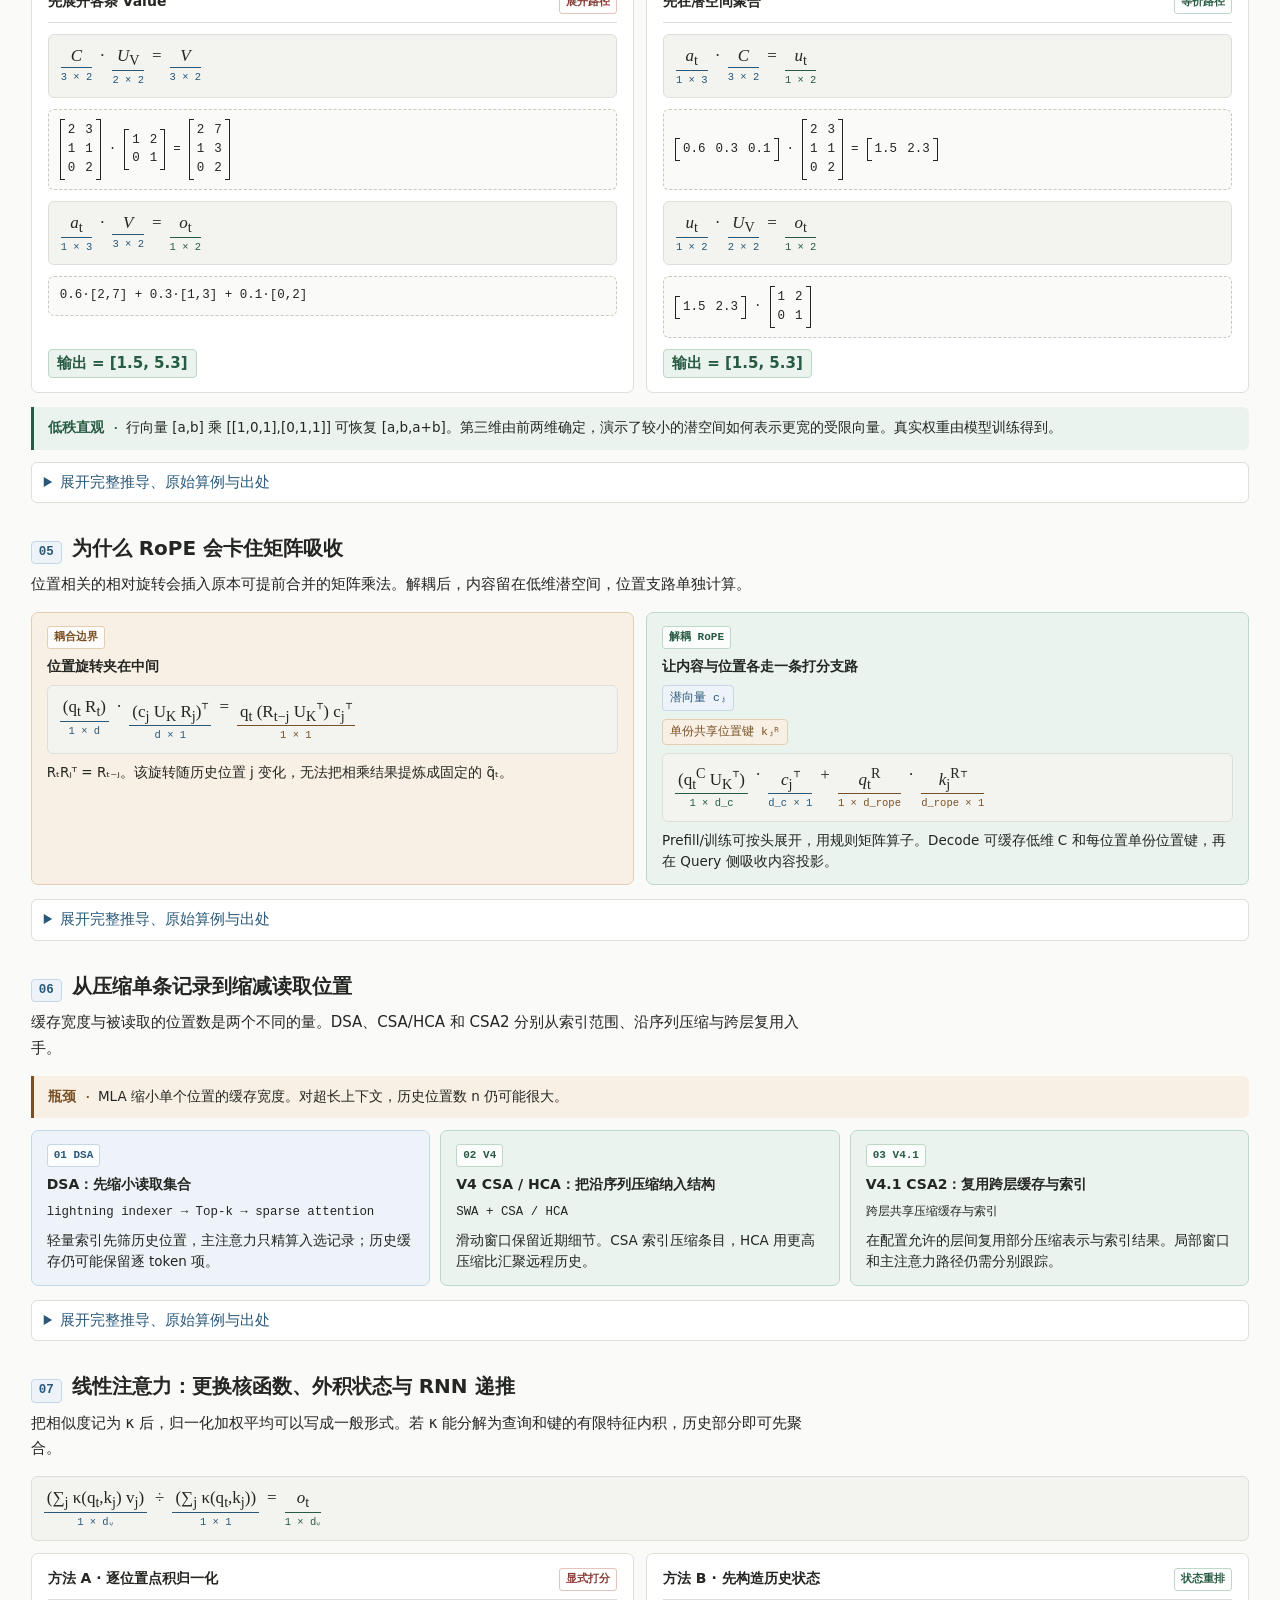
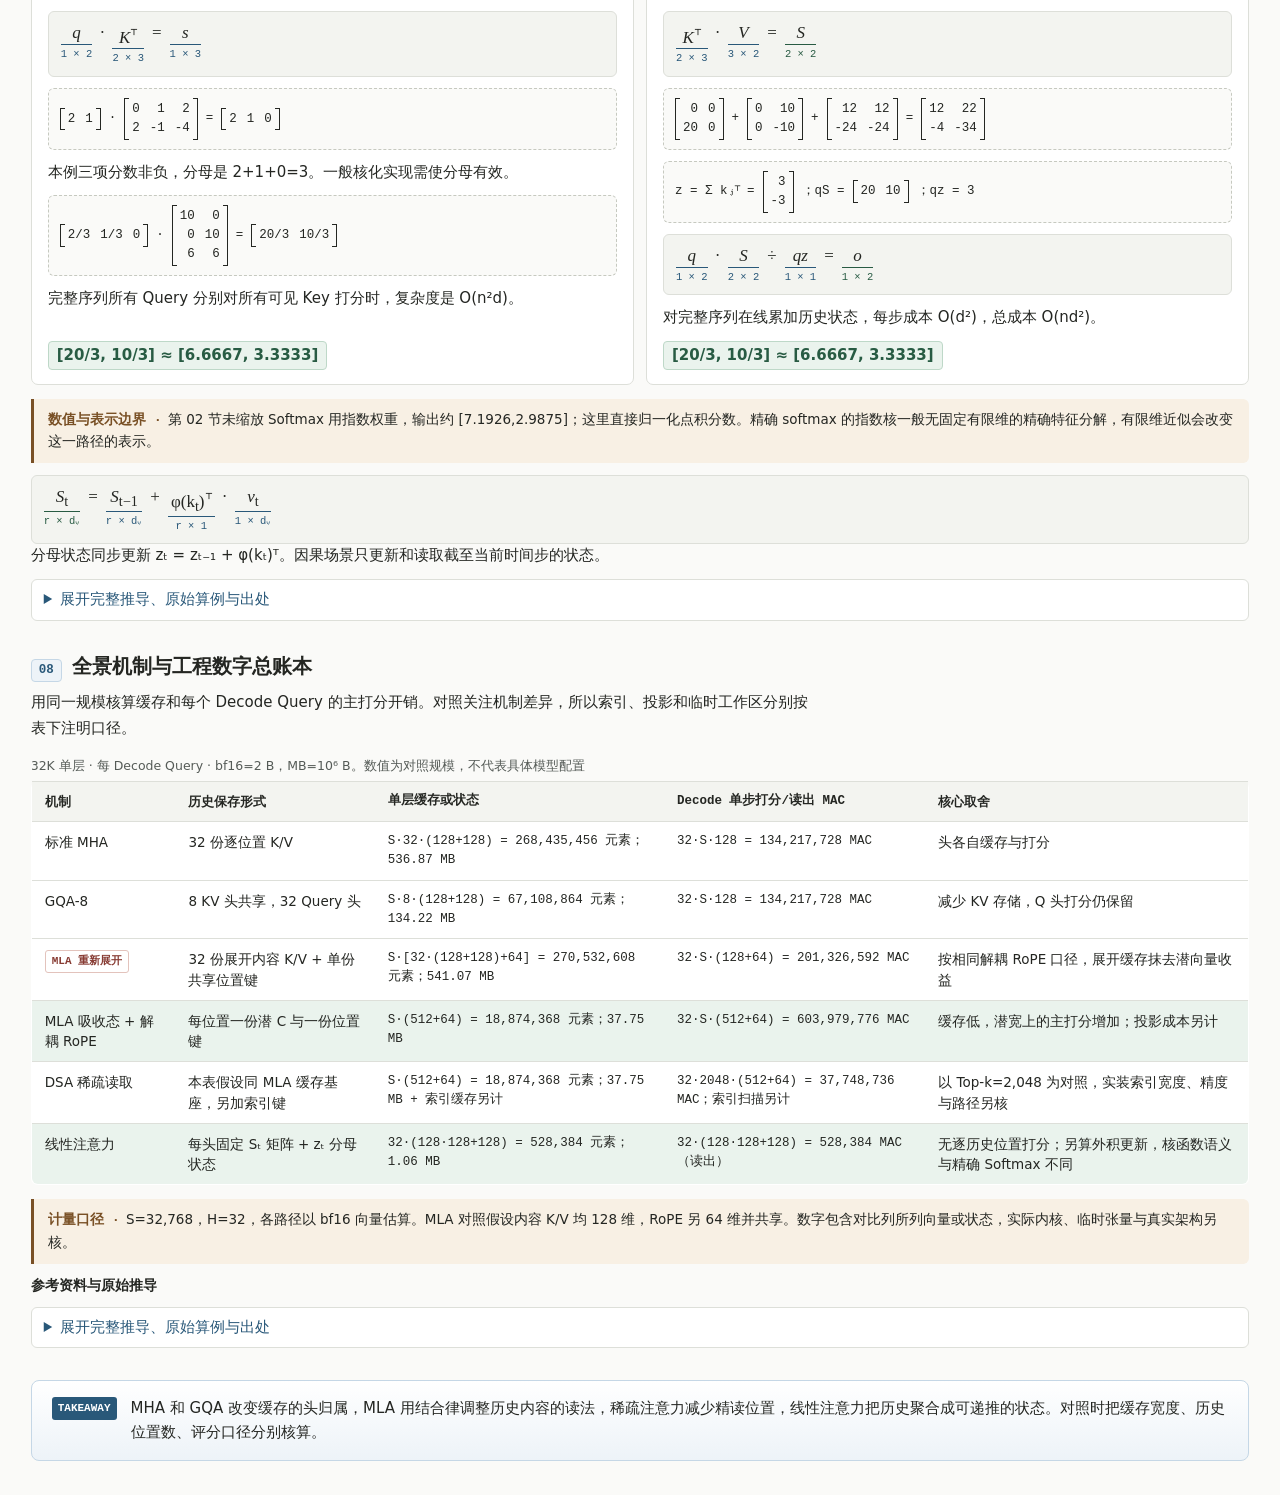
